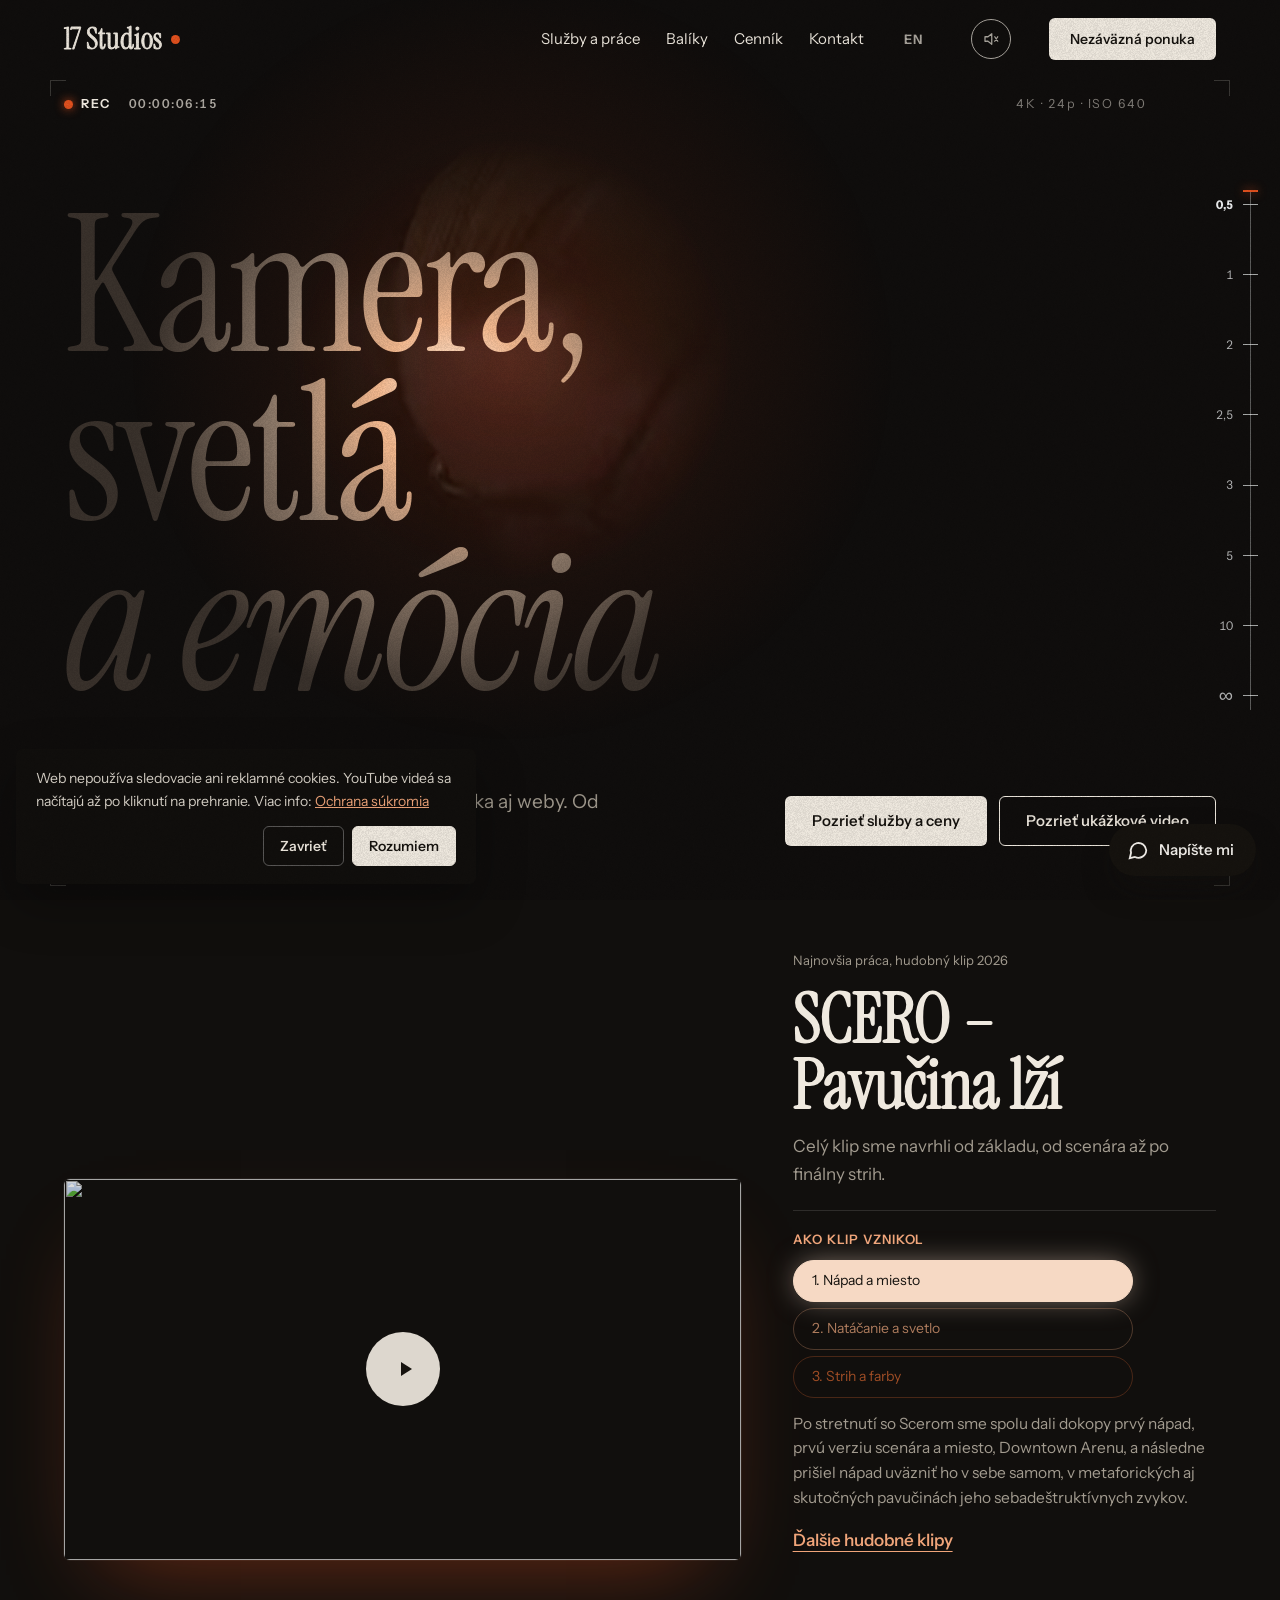
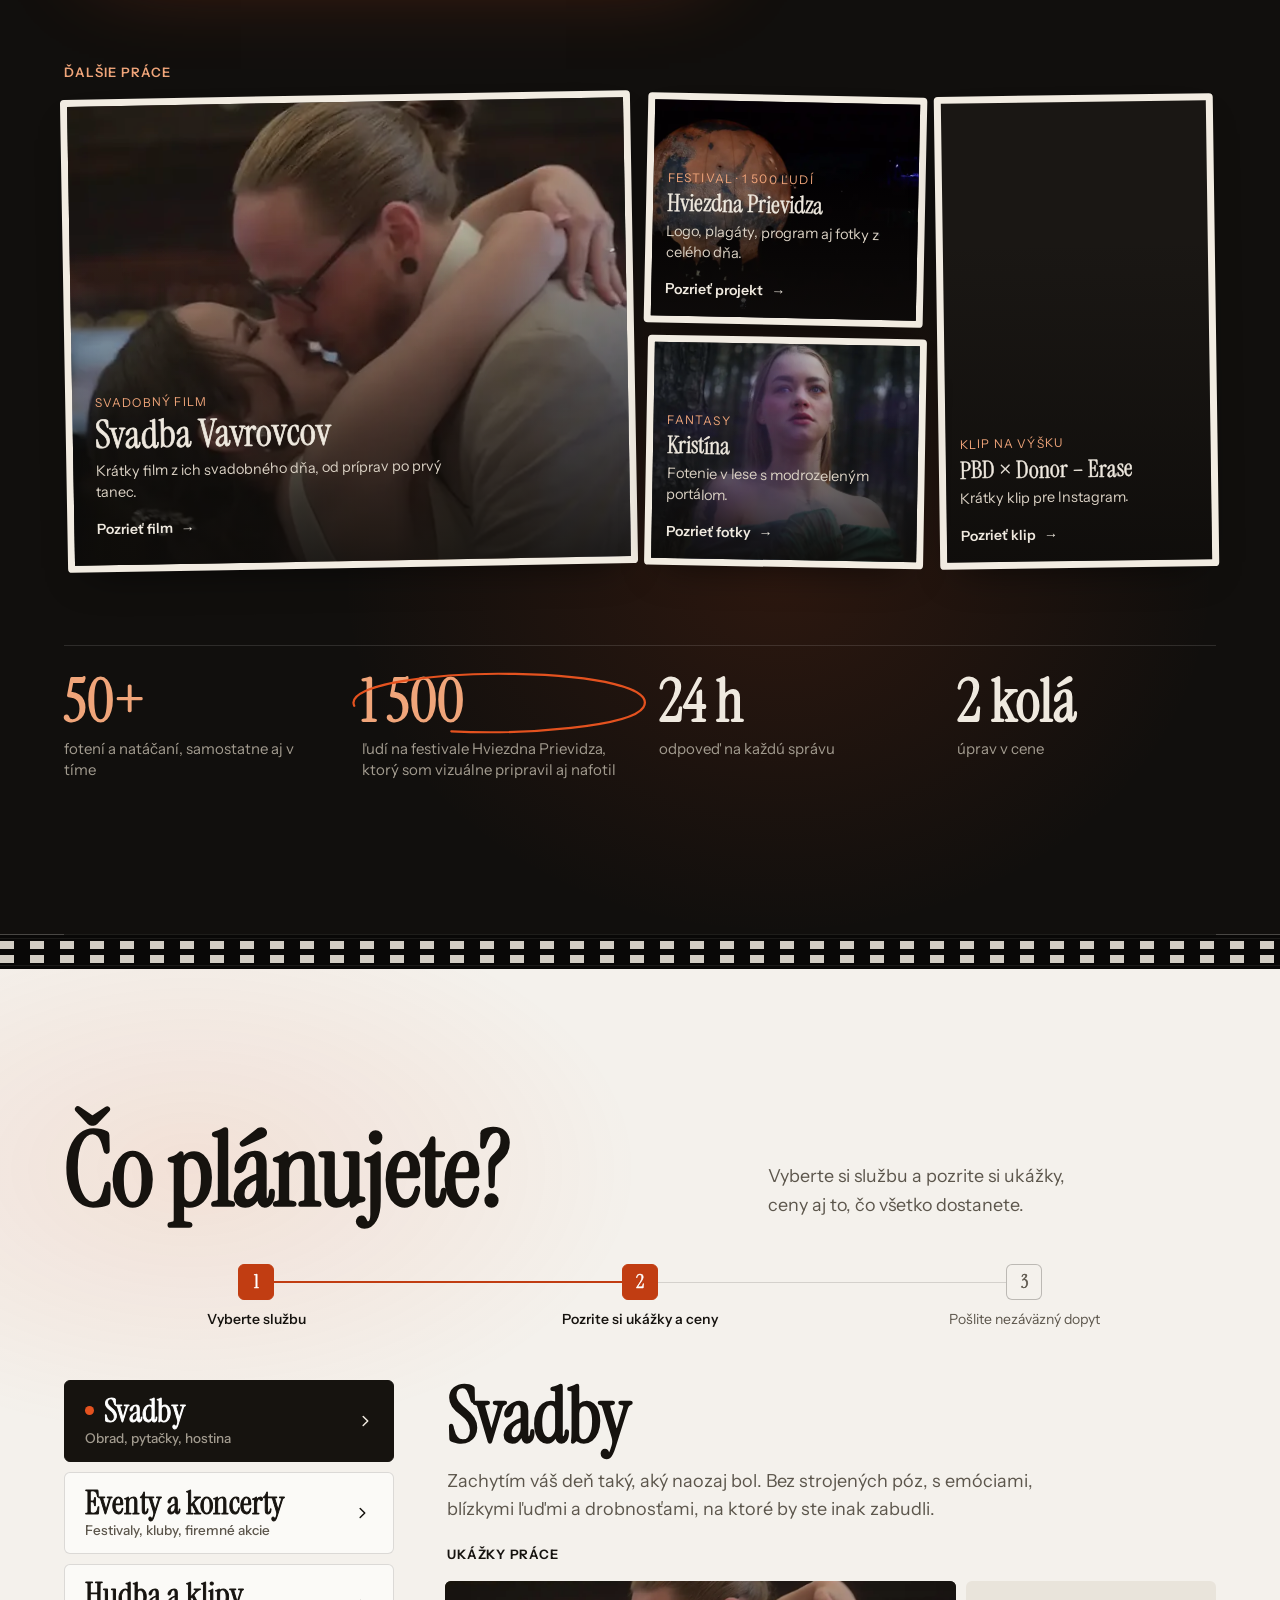
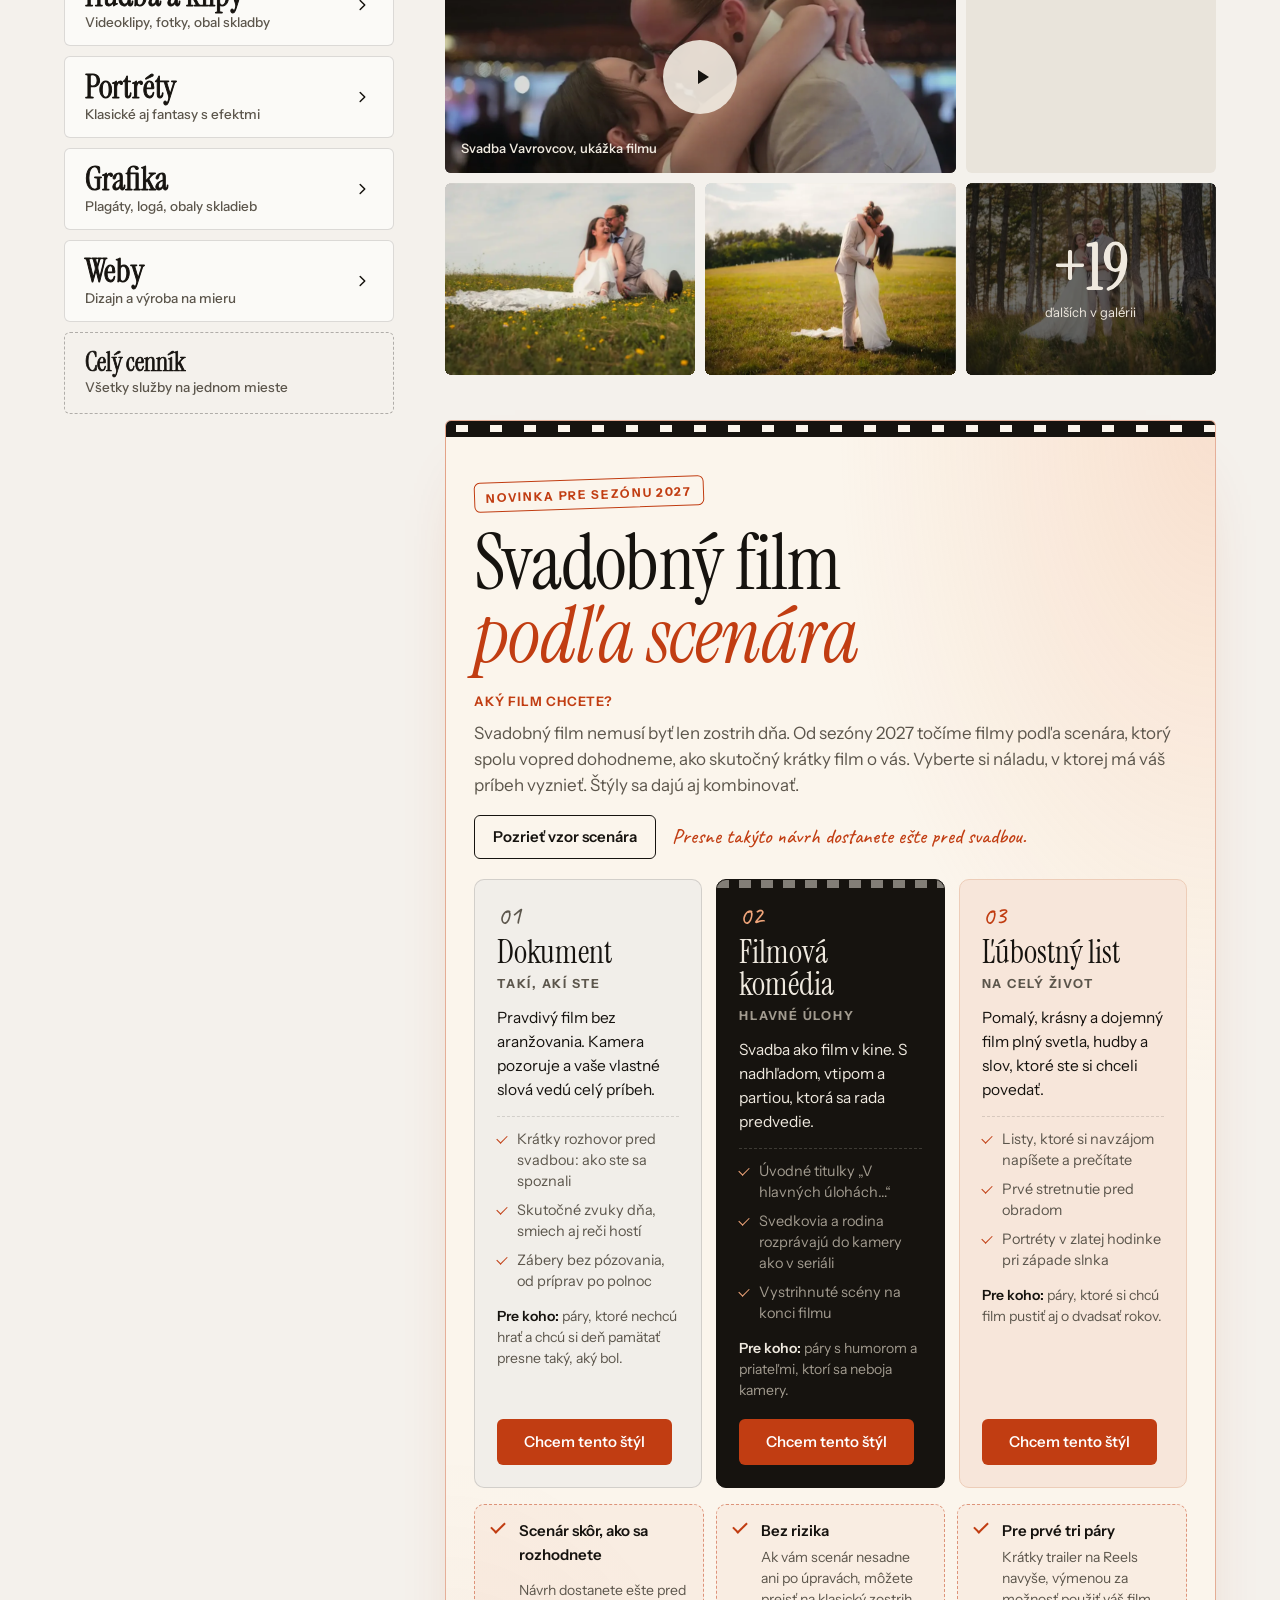
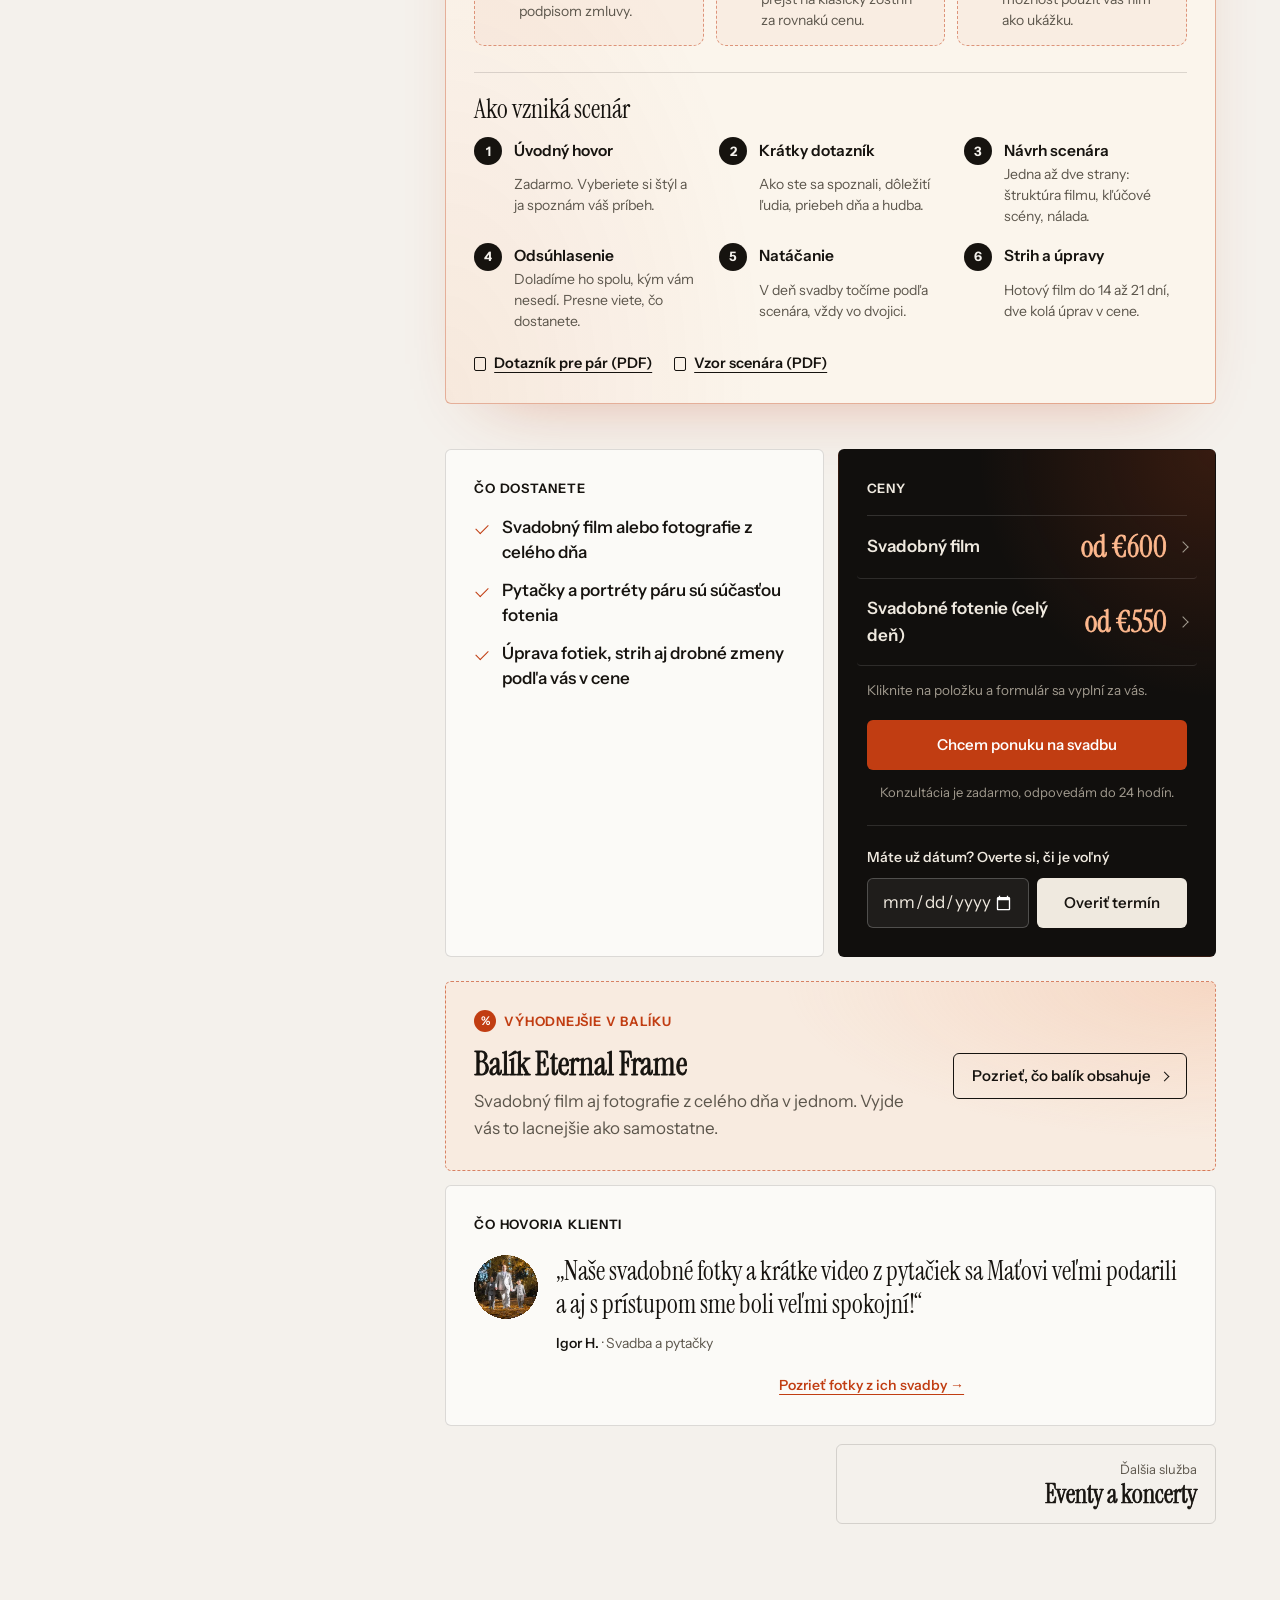
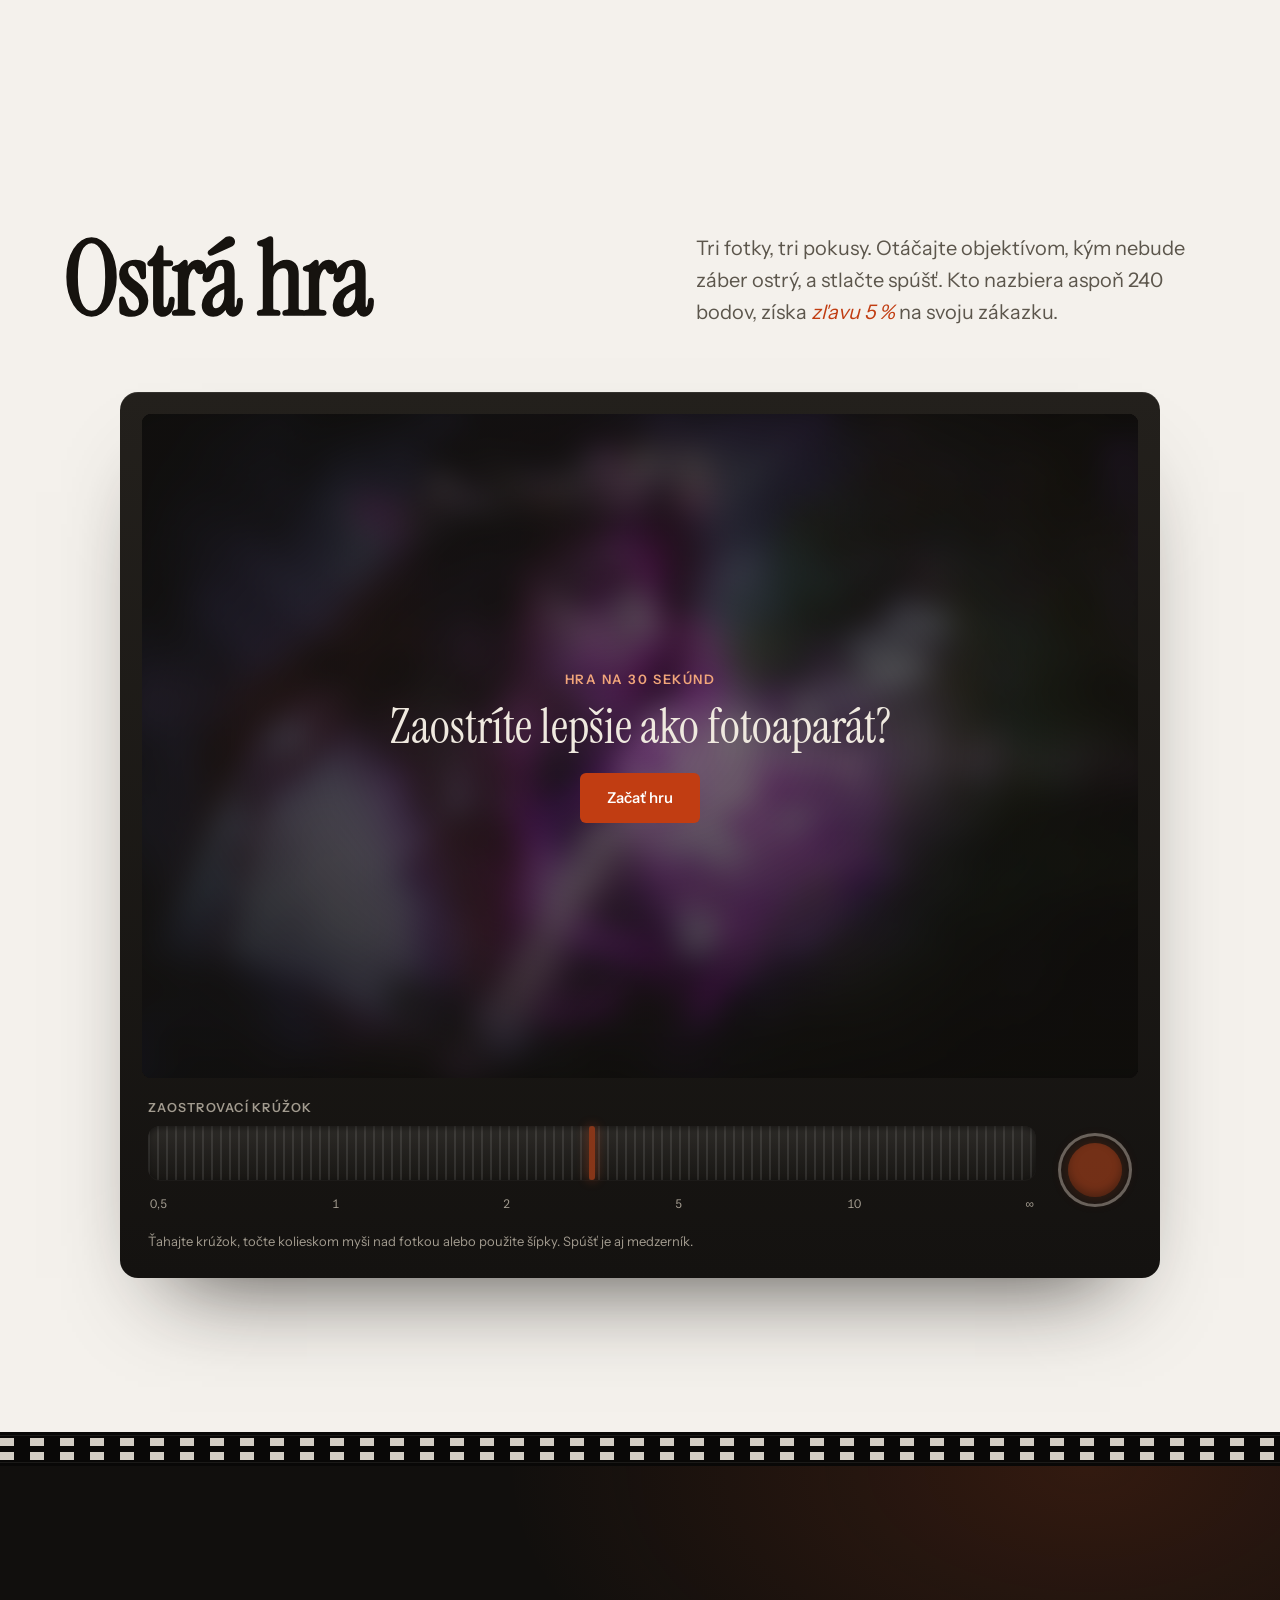
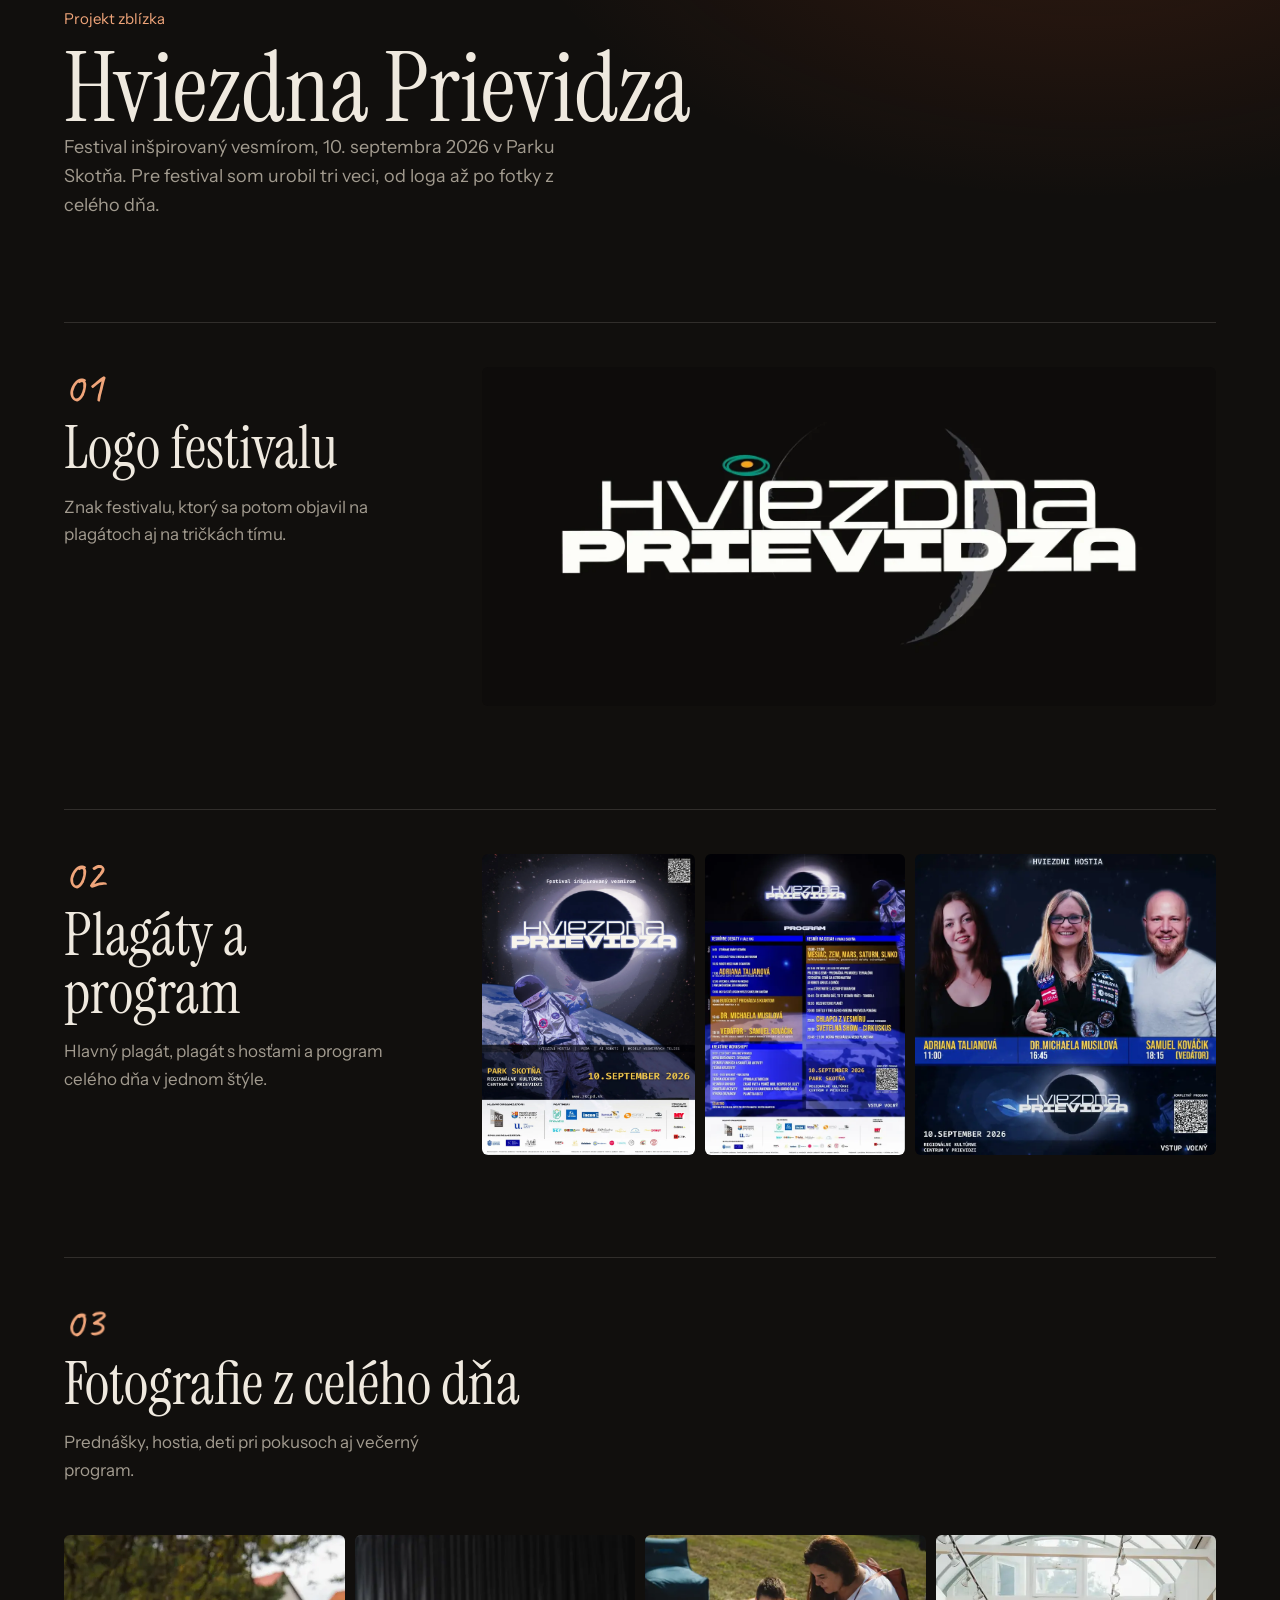
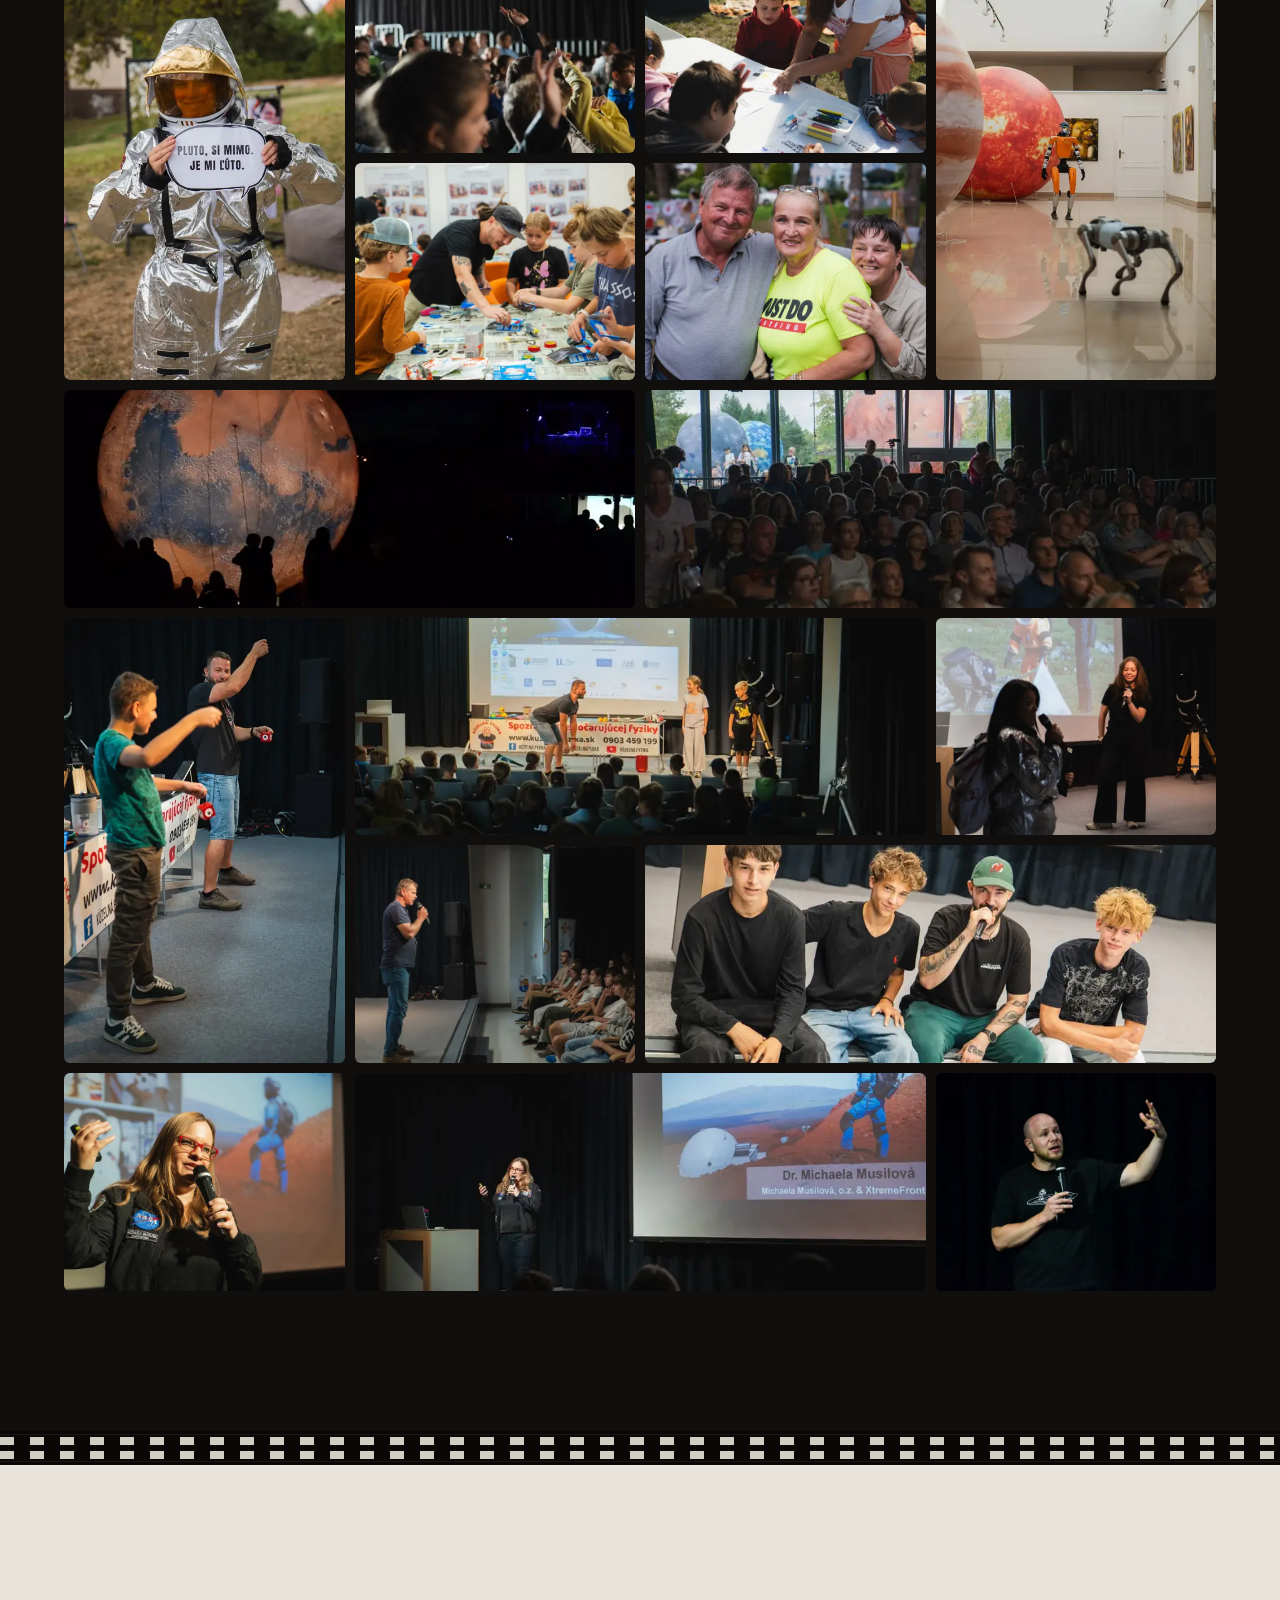
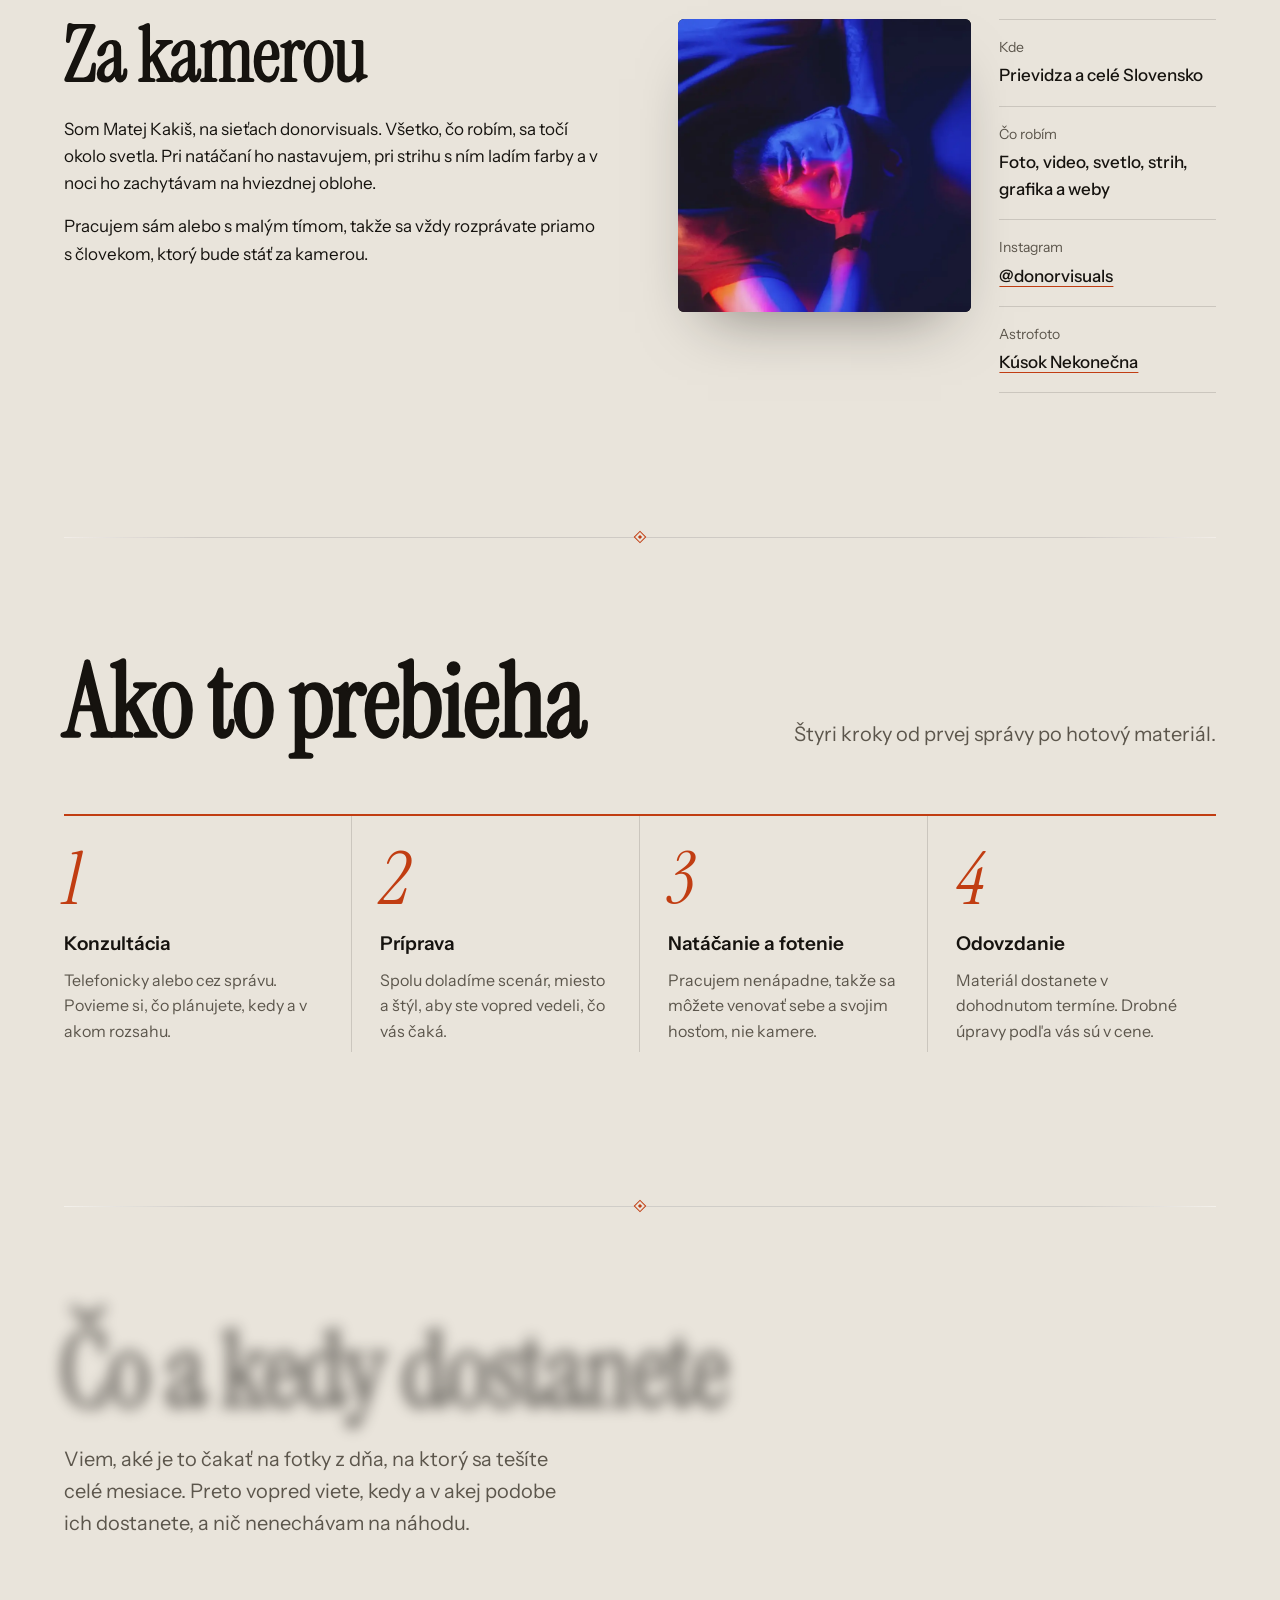
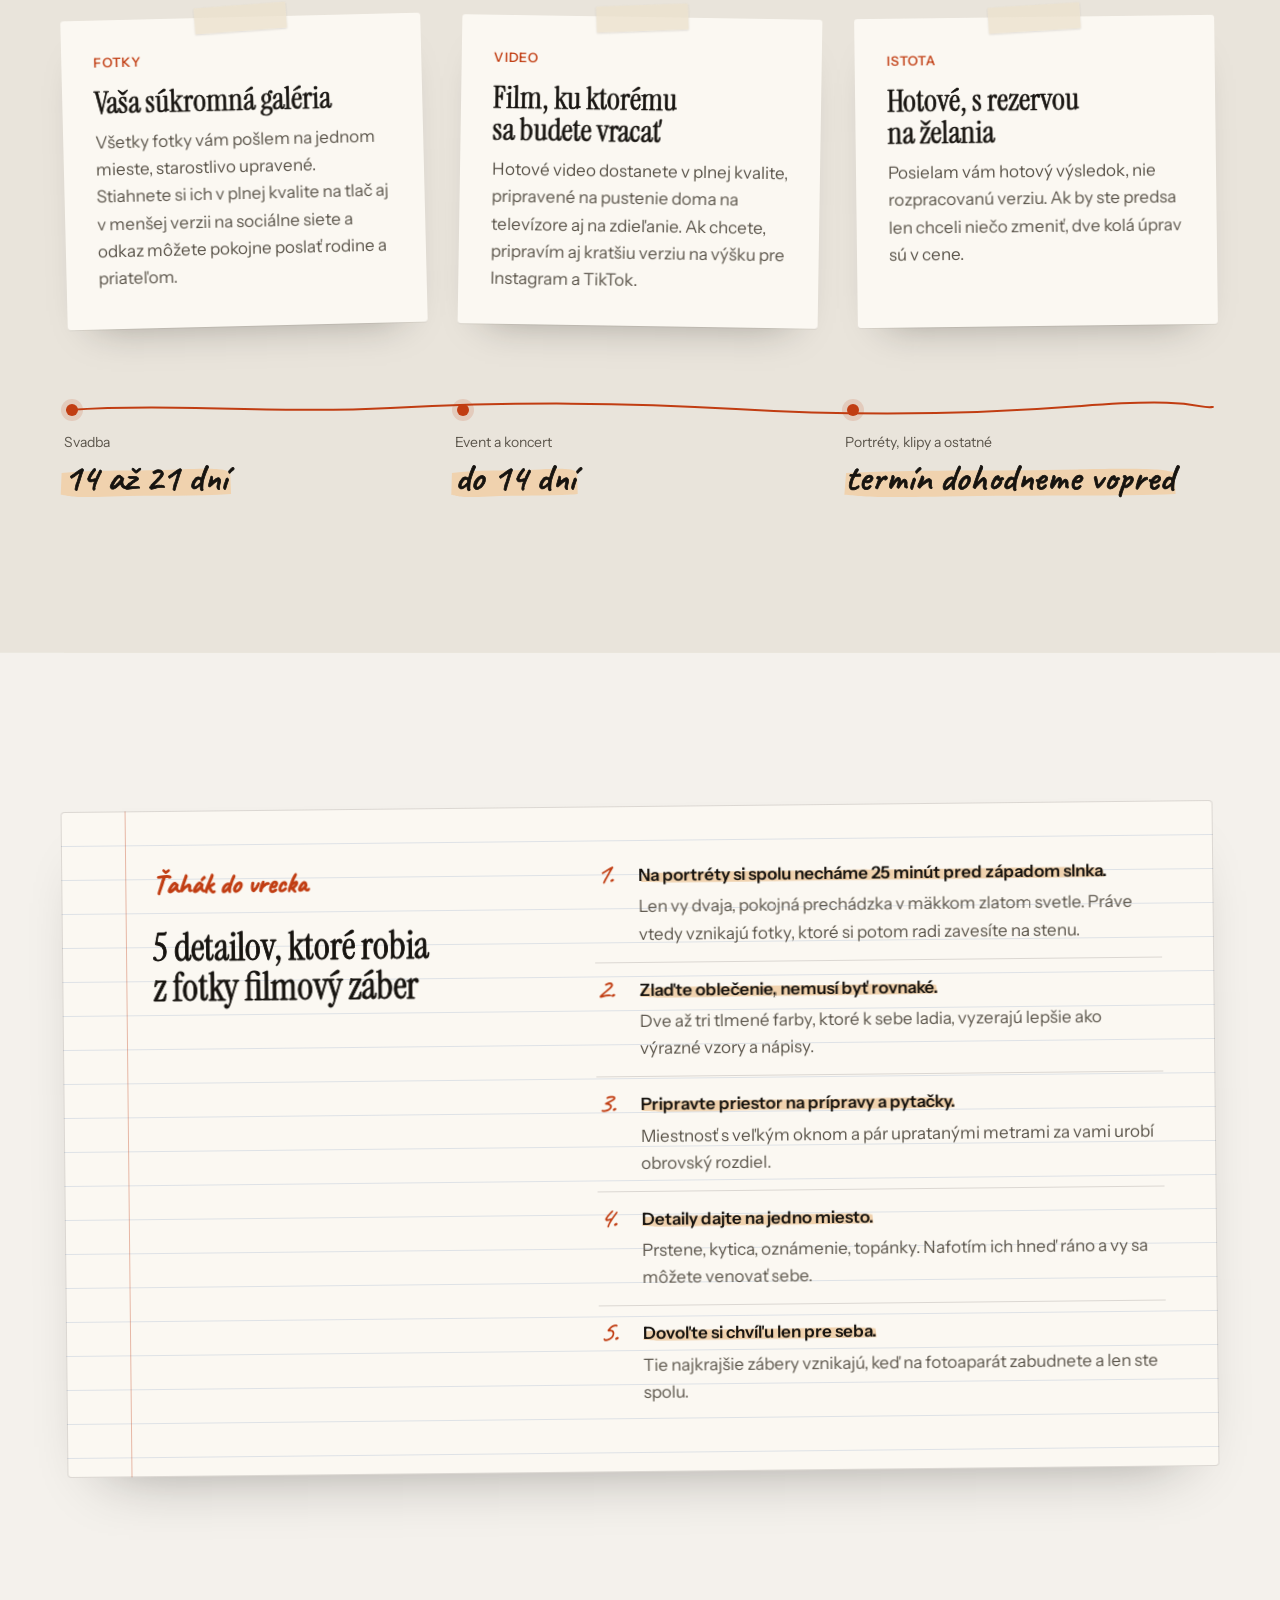
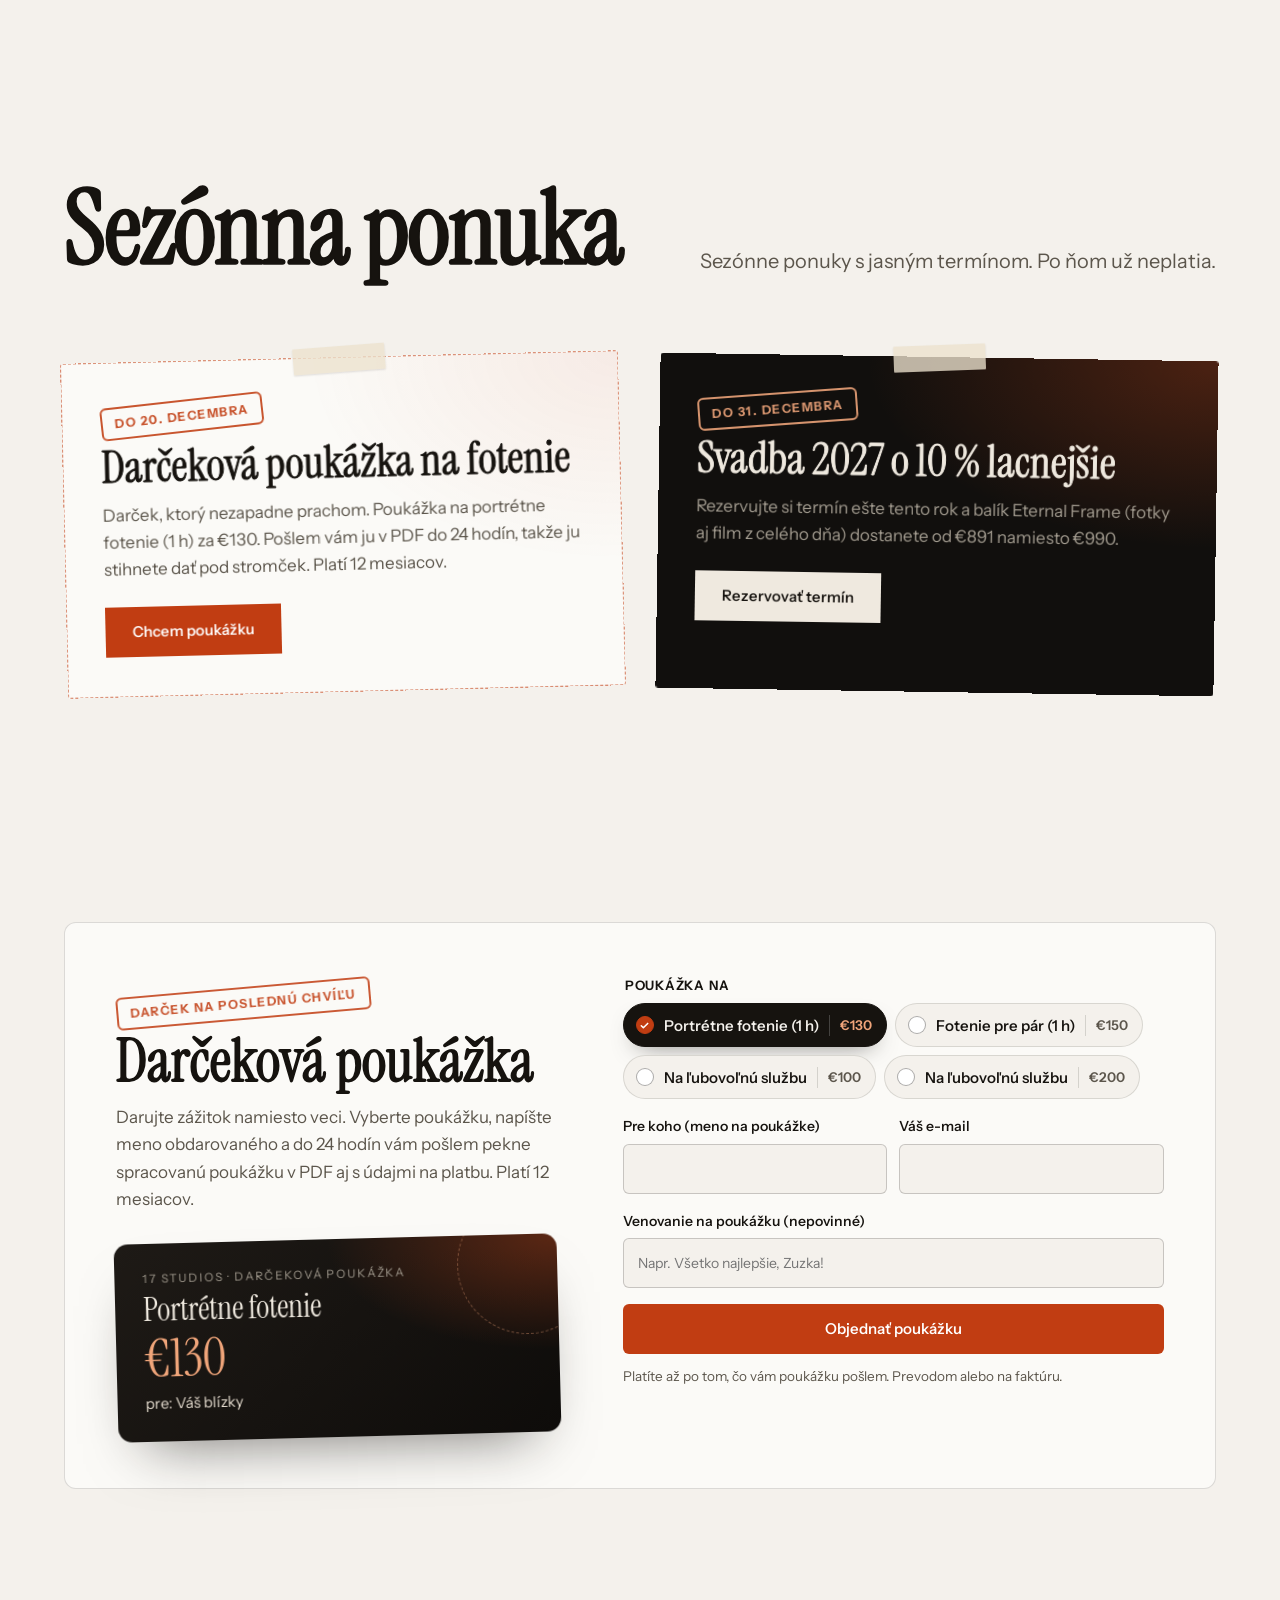
==== 17STUDIOS.EU/index.html @ 77c74571 "prehladnejsie okna" ====
<!doctype html><html><head><meta charset=utf8><meta name=viewport content="width=device-width,initial-scale=1"><style>:root{color-scheme:light}body{margin:0;padding:0;font:14px -apple-system,BlinkMacSystemFont,sans-serif;background:#fff;color:#000}img{max-width:100%}[hidden]:not([hidden=until-found i]){display:none!important}</style></head><body>
<!DOCTYPE html>
<html lang="sk" class="no-js">
<head>
    <meta charset="UTF-8">
    <meta name="viewport" content="width=device-width, initial-scale=1.0">
    <title>Fotograf, videograf a grafik Prievidza | 17 Studios</title>
    <meta name="description" content="17 Studios – fotograf, videograf a grafik z Prievidze. Svadby, eventy a koncerty, hudobné klipy, portréty a grafika po celom Slovensku.">
    <meta name="keywords" content="fotograf, videograf, kameraman, grafik, fotograf Prievidza, videograf Prievidza, foto a video, grafika, 17 Studios">
    <meta name="author" content="Matej Kakiš — 17 Studios">
    <meta name="robots" content="index, follow">

    <!-- Open Graph -->
    <meta property="og:type"        content="website">
    <meta property="og:url"         content="https://17studios.eu/">
    <meta property="og:title"       content="Fotograf, videograf a grafik · Prievidza | 17 Studios">
    <meta property="og:description" content="Foto, video a grafika z Prievidze – svadby, eventy, hudobné klipy, portréty a grafika.">
    <meta property="og:image"       content="https://17studios.eu/og-image.jpg">
    <meta property="og:image:width"  content="1200">
    <meta property="og:image:height" content="630">
    <meta property="og:image:alt"   content="17 Studios, foto, video a grafika z Prievidze">
    <meta property="og:locale"      content="sk_SK">

    <!-- Twitter Card -->
    <meta name="twitter:card"        content="summary_large_image">
    <meta name="twitter:title"       content="Fotograf, videograf a grafik · Prievidza | 17 Studios">
    <meta name="twitter:description" content="Foto, video a grafika z Prievidze – svadby, eventy, hudobné klipy, portréty a grafika.">
    <meta name="twitter:image"       content="https://17studios.eu/og-image.jpg">

    <!-- Canonical -->
    <link rel="icon" href="favicon.svg" type="image/svg+xml">
    <link rel="icon" href="favicon-32.png" sizes="32x32" type="image/png">
    <link rel="apple-touch-icon" href="apple-touch-icon.png">
    <meta name="theme-color" content="#16130F">
    <link rel="canonical" href="https://17studios.eu/">
    <link rel="alternate" hreflang="sk" href="https://17studios.eu/">
    <link rel="alternate" hreflang="en" href="https://17studios.eu/en/">
    <link rel="alternate" hreflang="x-default" href="https://17studios.eu/">
    <meta name="theme-color" content="#110F0D">
    <link rel="preload" href="assets/fonts/instrument-serif-latin-400-normal.woff2" as="font" type="font/woff2" crossorigin>
    <link rel="preload" href="assets/fonts/instrument-sans-latin-wght-normal.woff2" as="font" type="font/woff2" crossorigin>
    <!-- MERANIE NÁVŠTEVNOSTI BEZ COOKIES (Umami)
         1. Zaregistrujte sa na https://cloud.umami.is (bezplatný plán, dáta v EÚ), pridajte web 17studios.eu.
         2. Skopírujte svoje "Website ID" a vložte ho namiesto VLOZTE-ID, potom odstráňte značky komentára okolo riadku.
    <script defer src="https://cloud.umami.is/script.js" data-website-id="VLOZTE-ID" data-domains="17studios.eu"></script>
    -->
    <link rel="stylesheet" href="style.css">
    <link rel="stylesheet" href="v3.css">
    <link rel="stylesheet" href="assets/vendor/fancybox.css" media="print" onload="this.media='all'">
    <script>document.documentElement.classList.remove('no-js');(function(d){var rm=matchMedia('(prefers-reduced-motion: reduce)').matches;if(!rm){d.classList.add('focus-pre');setTimeout(function(){d.classList.remove('focus-pre')},5000)}try{if(!rm&&!localStorage.getItem('leader-seen'))d.classList.add('leader-on')}catch(e){}})(document.documentElement)</script>
    <!-- Štruktúrované údaje pre Google a AI vyhľadávače (firma, služby s cenami, recenzie, časté otázky) -->
    <script type="application/ld+json">
{
 "@context": "https://schema.org",
 "@graph": [
  {
   "@type": [
    "LocalBusiness",
    "ProfessionalService"
   ],
   "@id": "https://17studios.eu/#business",
   "name": "17 Studios",
   "alternateName": "Donor Visuals",
   "description": "Fotograf, videograf a grafik z Prievidze. Svadobné fotky a filmy, eventy a koncerty, hudobné klipy, portréty, grafika a weby. Pôsobí v Prievidzi, Bojniciach, Trenčíne, Nitre, Žiari nad Hronom a po celom Slovensku.",
   "url": "https://17studios.eu/",
   "image": "https://17studios.eu/og-image.jpg",
   "logo": "https://17studios.eu/apple-touch-icon.png",
   "telephone": "+421950592956",
   "email": "matejkakis@gmail.com",
   "priceRange": "€130 – €1 000",
   "founder": {
    "@type": "Person",
    "@id": "https://17studios.eu/#matej",
    "name": "Matej Kakiš",
    "jobTitle": "Fotograf, videograf a grafik",
    "alternateName": "donorvisuals",
    "sameAs": [
     "https://www.instagram.com/donorvisuals",
     "https://www.kusoknekonecna.eu"
    ]
   },
   "address": {
    "@type": "PostalAddress",
    "streetAddress": "Ulica P. J. Šafárika 902/13",
    "postalCode": "971 01",
    "addressLocality": "Prievidza",
    "addressCountry": "SK"
   },
   "geo": {
    "@type": "GeoCoordinates",
    "latitude": 48.7706,
    "longitude": 18.6319
   },
   "areaServed": [
    {
     "@type": "City",
     "name": "Prievidza"
    },
    {
     "@type": "City",
     "name": "Bojnice"
    },
    {
     "@type": "City",
     "name": "Handlová"
    },
    {
     "@type": "City",
     "name": "Nováky"
    },
    {
     "@type": "City",
     "name": "Trenčín"
    },
    {
     "@type": "City",
     "name": "Nitra"
    },
    {
     "@type": "City",
     "name": "Žiar nad Hronom"
    },
    {
     "@type": "City",
     "name": "Partizánske"
    },
    {
     "@type": "Country",
     "name": "Slovensko"
    }
   ],
   "knowsAbout": [
    "Svadobná fotografia",
    "Svadobné video",
    "Eventová fotografia",
    "Aftermovie z akcie",
    "Hudobné videoklipy",
    "Portrétna fotografia",
    "Svietenie",
    "Úprava farieb",
    "Grafický dizajn",
    "Astrofotografia"
   ],
   "knowsLanguage": [
    "sk",
    "en"
   ],
   "hasOfferCatalog": {
    "@type": "OfferCatalog",
    "name": "Služby a ceny",
    "itemListElement": [
     {
      "@type": "Offer",
      "itemOffered": {
       "@type": "Service",
       "name": "Svadobný film",
       "serviceType": "Svadobné video"
      },
      "priceCurrency": "EUR",
      "priceSpecification": {
       "@type": "PriceSpecification",
       "minPrice": 600,
       "priceCurrency": "EUR"
      }
     },
     {
      "@type": "Offer",
      "itemOffered": {
       "@type": "Service",
       "name": "Svadobné fotenie, celý deň",
       "serviceType": "Svadobná fotografia"
      },
      "priceCurrency": "EUR",
      "priceSpecification": {
       "@type": "PriceSpecification",
       "minPrice": 550,
       "priceCurrency": "EUR"
      }
     },
     {
      "@type": "Offer",
      "itemOffered": {
       "@type": "Service",
       "name": "Balík Eternal Frame: svadobný film a fotografie",
       "serviceType": "Svadba",
       "description": "Foto a video z celého svadobného dňa"
      },
      "priceCurrency": "EUR",
      "priceSpecification": {
       "@type": "PriceSpecification",
       "minPrice": 990,
       "priceCurrency": "EUR"
      }
     },
     {
      "@type": "Offer",
      "itemOffered": {
       "@type": "Service",
       "name": "Aftermovie z akcie",
       "serviceType": "Event video"
      },
      "priceCurrency": "EUR",
      "priceSpecification": {
       "@type": "PriceSpecification",
       "minPrice": 400,
       "priceCurrency": "EUR"
      }
     },
     {
      "@type": "Offer",
      "itemOffered": {
       "@type": "Service",
       "name": "Fotenie akcie (4 h)",
       "serviceType": "Event fotografia"
      },
      "priceCurrency": "EUR",
      "price": 350
     },
     {
      "@type": "Offer",
      "itemOffered": {
       "@type": "Service",
       "name": "Fotenie akcie, celý deň (8 h)",
       "serviceType": "Event fotografia"
      },
      "priceCurrency": "EUR",
      "price": 550
     },
     {
      "@type": "Offer",
      "itemOffered": {
       "@type": "Service",
       "name": "Balík Pulse Record: aftermovie a fotky z akcie",
       "serviceType": "Event"
      },
      "priceCurrency": "EUR",
      "priceSpecification": {
       "@type": "PriceSpecification",
       "minPrice": 640,
       "priceCurrency": "EUR"
      }
     },
     {
      "@type": "Offer",
      "itemOffered": {
       "@type": "Service",
       "name": "Hudobný videoklip",
       "serviceType": "Hudobné video"
      },
      "priceCurrency": "EUR",
      "priceSpecification": {
       "@type": "PriceSpecification",
       "minPrice": 500,
       "priceCurrency": "EUR"
      }
     },
     {
      "@type": "Offer",
      "itemOffered": {
       "@type": "Service",
       "name": "Fotenie pre hudobníkov (1 h)",
       "serviceType": "Hudba"
      },
      "priceCurrency": "EUR",
      "price": 150
     },
     {
      "@type": "Offer",
      "itemOffered": {
       "@type": "Service",
       "name": "Obal skladby / plagát",
       "serviceType": "Grafika"
      },
      "priceCurrency": "EUR",
      "priceSpecification": {
       "@type": "PriceSpecification",
       "minPrice": 150,
       "priceCurrency": "EUR"
      }
     },
     {
      "@type": "Offer",
      "itemOffered": {
       "@type": "Service",
       "name": "Balík Release Pack: klip, fotky, obal skladby a upútavky",
       "serviceType": "Hudba"
      },
      "priceCurrency": "EUR",
      "priceSpecification": {
       "@type": "PriceSpecification",
       "minPrice": 790,
       "priceCurrency": "EUR"
      }
     },
     {
      "@type": "Offer",
      "itemOffered": {
       "@type": "Service",
       "name": "Portrétne fotenie (1 h)",
       "serviceType": "Portrétna fotografia"
      },
      "priceCurrency": "EUR",
      "price": 130
     },
     {
      "@type": "Offer",
      "itemOffered": {
       "@type": "Service",
       "name": "Fotenie ako z magazínu",
       "serviceType": "Portrétna fotografia"
      },
      "priceCurrency": "EUR",
      "priceSpecification": {
       "@type": "PriceSpecification",
       "minPrice": 500,
       "priceCurrency": "EUR"
      }
     },
     {
      "@type": "Offer",
      "itemOffered": {
       "@type": "Service",
       "name": "Kreatívna úprava fotiek",
       "serviceType": "Grafika"
      },
      "priceCurrency": "EUR",
      "priceSpecification": {
       "@type": "PriceSpecification",
       "minPrice": 160,
       "priceCurrency": "EUR"
      }
     },
     {
      "@type": "Offer",
      "itemOffered": {
       "@type": "Service",
       "name": "One-page web",
       "serviceType": "Webdizajn"
      },
      "priceCurrency": "EUR",
      "priceSpecification": {
       "@type": "PriceSpecification",
       "minPrice": 400,
       "priceCurrency": "EUR"
      }
     },
     {
      "@type": "Offer",
      "itemOffered": {
       "@type": "Service",
       "name": "Viacstránkový web",
       "serviceType": "Webdizajn"
      },
      "priceCurrency": "EUR",
      "priceSpecification": {
       "@type": "PriceSpecification",
       "minPrice": 800,
       "priceCurrency": "EUR"
      }
     }
    ]
   },
   "review": [
    {
     "@type": "Review",
     "author": {
      "@type": "Person",
      "name": "Igor H."
     },
     "reviewBody": "Naše svadobné fotky a krátke video z pytačiek sa Maťovi veľmi podarili a aj s prístupom sme boli veľmi spokojní!",
     "reviewRating": {
      "@type": "Rating",
      "ratingValue": 5,
      "bestRating": 5
     }
    },
    {
     "@type": "Review",
     "author": {
      "@type": "Person",
      "name": "Radovan H."
     },
     "reviewBody": "S Matejom som spolupracoval dvakrát a vždy veľká spokojnosť s výsledným videom. Znova ďakujem za spoluprácu a odporúčam!",
     "reviewRating": {
      "@type": "Rating",
      "ratingValue": 5,
      "bestRating": 5
     }
    },
    {
     "@type": "Review",
     "author": {
      "@type": "Person",
      "name": "Dávid B. (SCERO)"
     },
     "reviewBody": "S chalanmi bola radosť spolupracovať, od premysleného scenára, až po finálny výsledok a konečné revízie. Ďakujem!",
     "reviewRating": {
      "@type": "Rating",
      "ratingValue": 5,
      "bestRating": 5
     }
    },
    {
     "@type": "Review",
     "author": {
      "@type": "Person",
      "name": "Kristína K."
     },
     "reviewBody": "Donor mi splnil môj dievčenský sen a fotky sú naozaj krásne — ako z iného vesmíru. Ďakujeem. :)",
     "reviewRating": {
      "@type": "Rating",
      "ratingValue": 5,
      "bestRating": 5
     }
    }
   ],
   "sameAs": [
    "https://www.instagram.com/donorvisuals",
    "https://www.facebook.com/MatejKakisDonor",
    "https://www.tiktok.com/@donorvisuals"
   ],
   "taxID": "1123922723",
   "identifier": {
    "@type": "PropertyValue",
    "name": "IČO",
    "value": "57404259"
   }
  },
  {
   "@type": "WebSite",
   "@id": "https://17studios.eu/#web",
   "url": "https://17studios.eu/",
   "name": "17 Studios",
   "inLanguage": "sk",
   "publisher": {
    "@id": "https://17studios.eu/#business"
   }
  },
  {
   "@type": "FAQPage",
   "@id": "https://17studios.eu/#faq",
   "mainEntity": [
    {
     "@type": "Question",
     "name": "Ako dlho vopred si mám termín rezervovať?",
     "acceptedAnswer": {
      "@type": "Answer",
      "text": "Svadby ideálne 6 až 12 mesiacov vopred, hlavne víkendy od mája do septembra. Na portréty a menšie akcie zvyčajne stačí pár týždňov. Či mám váš dátum voľný, vám poviem do 24 hodín."
     }
    },
    {
     "@type": "Question",
     "name": "Ako si termín záväzne rezervujem?",
     "acceptedAnswer": {
      "@type": "Answer",
      "text": "Po konzultácii vám pošlem ponuku s rozsahom, cenou a termínom odovzdania. Termín je váš po zaplatení 50 % zálohy a odvtedy ho nikomu inému nedám."
     }
    },
    {
     "@type": "Question",
     "name": "Kedy dostanem fotky a video?",
     "acceptedAnswer": {
      "@type": "Answer",
      "text": "Svadbu do 14 až 21 dní, event alebo koncert do 14 dní. Pri portrétoch, klipoch a ostatných zákazkách si termín dohodneme vopred, ešte pred potvrdením."
     }
    },
    {
     "@type": "Question",
     "name": "Koľko fotiek dostanem?",
     "acceptedAnswer": {
      "@type": "Answer",
      "text": "Presné číslo vopred nesľubujem, závisí od dĺžky a typu akcie. Dostanete všetky vydarené zábery a každý z nich upravím. Nevyberám len pár najlepších."
     }
    },
    {
     "@type": "Question",
     "name": "Fotíte aj mimo Prievidze?",
     "acceptedAnswer": {
      "@type": "Answer",
      "text": "Áno, po celom Slovensku. Ak bude treba účtovať cestovné, uvediem ho vopred v ponuke, nie až na faktúre."
     }
    },
    {
     "@type": "Question",
     "name": "Čo ak bude pršať?",
     "acceptedAnswer": {
      "@type": "Answer",
      "text": "S tým počítam. Portréty presunieme pod strechu alebo do sály, prípadne si vezmeme dáždniky. Zamračené počasie je pre fotky často výhoda, svetlo je mäkšie."
     }
    },
    {
     "@type": "Question",
     "name": "Pred kamerou sa necítim dobre. Vadí to?",
     "acceptedAnswer": {
      "@type": "Answer",
      "text": "Vôbec nie, takto to má väčšina ľudí. Poradím vám s pózami a veľkú časť dňa fotím nenápadne, takže si kameru po chvíli prestanete všímať."
     }
    },
    {
     "@type": "Question",
     "name": "Čo ak mi niečo nebude sedieť?",
     "acceptedAnswer": {
      "@type": "Answer",
      "text": "Posielam vám hotový výsledok, nie rozpracovanú verziu. Ak by ste však chceli niečo zmeniť, napíšte mi. Dve kolá úprav sú v cene."
     }
    },
    {
     "@type": "Question",
     "name": "Vystavujete faktúru?",
     "acceptedAnswer": {
      "@type": "Answer",
      "text": "Áno. Som živnostník a ku každej zákazke vystavím faktúru. Nie som platiteľ DPH, takže cena v ponuke je konečná."
     }
    }
   ]
  }
 ]
}
    </script>
</head>
<body>
<div class="leader iris" id="leader" aria-hidden="true">
    <div class="iris-blades"><i style="--k:0"></i><i style="--k:1"></i><i style="--k:2"></i><i style="--k:3"></i><i style="--k:4"></i><i style="--k:5"></i></div>
    <p class="leader-brand">17 Studios</p>
</div>
<a class="skip" href="#kategorie">Preskočiť na služby</a>

<header class="nav" id="nav">
    <a href="#home" class="logo" aria-label="17 Studios, na začiatok stránky">17 Studios <span class="rec" aria-hidden="true"></span></a>
    <span class="nav-sec" id="nav-sec" aria-hidden="true"></span>
    <nav class="nav-links" aria-label="Hlavné menu">
        <a href="#kategorie">Služby a práce</a>
        <a href="#bundles">Balíky</a>
        <a href="#services">Cenník</a>
        <a href="#contact">Kontakt</a>
    </nav>
    <a class="lang" href="en/" hreflang="en" lang="en" aria-label="English version">EN</a>
    <button class="snd" id="snd" type="button" aria-pressed="false" aria-label="Zapnúť zvuky stránky" title="Zvuky stránky">
        <svg class="snd-off" viewBox="0 0 24 24" aria-hidden="true"><path d="M4 9h4l5-4v14l-5-4H4z"/><path d="M17 9l4 6M21 9l-4 6"/></svg>
        <svg class="snd-on" viewBox="0 0 24 24" aria-hidden="true"><path d="M4 9h4l5-4v14l-5-4H4z"/><path d="M16.5 8.5a5 5 0 0 1 0 7M19 6a8.5 8.5 0 0 1 0 12"/></svg>
    </button>
    <a class="btn nav-cta" href="#contact">Nezáväzná ponuka</a>
    <button class="nav-toggle" id="nav-toggle" aria-expanded="false" aria-controls="mobile-menu">Menu</button>
</header>
<div class="mobile-menu" id="mobile-menu" hidden>
    <a class="mm-link" href="#kategorie">Služby a práce</a>
    <a class="mm-link" href="#bundles">Balíky</a>
    <a class="mm-link" href="#services">Cenník</a>
    <a class="mm-link" href="#contact">Kontakt</a>
    <a class="mm-link mm-lang" href="en/" hreflang="en" lang="en">English version</a>
    <a class="btn btn-primary mm-cta" href="#contact">Nezáväzná ponuka</a>
</div>

<nav class="focus-scale" id="focus-scale" aria-label="Stupnica ostrenia: rýchla navigácia">
    <ol>
        <li><a href="#home"><span class="fs-l">Úvod</span><span class="fs-d">0,5</span></a></li>
        <li><a href="#praca"><span class="fs-l">Najnovšia práca</span><span class="fs-d">1</span></a></li>
        <li><a href="#kategorie"><span class="fs-l">Služby a práce</span><span class="fs-d">2</span></a></li>
        <li><a href="#hviezdna-prievidza"><span class="fs-l">Hviezdna Prievidza</span><span class="fs-d">2,5</span></a></li>
        <li><a href="#bundles"><span class="fs-l">Balíky</span><span class="fs-d">3</span></a></li>
        <li><a href="#services"><span class="fs-l">Cenník</span><span class="fs-d">5</span></a></li>
        <li><a href="#contact"><span class="fs-l">Kontakt</span><span class="fs-d">10</span></a></li>
        <li class="fs-inf"><a href="https://www.kusoknekonecna.eu" rel="noopener"><span class="fs-l">Kúsok Nekonečna, astrofotografia</span><span class="fs-d">∞</span></a></li>
    </ol>
</nav>
<span class="fs-needle" aria-hidden="true"></span>

<main>
    <section id="home" class="hero is-auto" aria-labelledby="hero-title">
        <div class="hero-reveal" aria-hidden="true">
            <video class="hero-reel" id="hero-reel" poster="hero-reel.webp" muted loop playsinline autoplay preload="auto">
                <source src="hero-reel.mp4" type="video/mp4">
                <source src="hero-reel.webm" type="video/webm">
            </video>
        </div>
        <div class="hero-hud" aria-hidden="true">
            <span class="hud-rec"><i></i>REC</span>
            <span class="hud-tc" id="hud-tc">00:00:00:00</span>
            <span class="hud-meta">4K · 24p · ISO 640</span>
        </div>
        <div class="hero-frame" aria-hidden="true"><i></i><i></i><i></i><i></i></div>
        <div class="hero-light" aria-hidden="true"></div>
        <div class="hero-inner">
            <h1 class="hero-title" id="hero-title"><span>Kamera,</span><span>svetlá</span><span><em>a emócia</em></span></h1>
            <div class="hero-foot">
                <p class="hero-lead" id="hero-lead"><strong>Fotografia, videografia a grafika z Prievidze.</strong> Svadby, koncerty, hudobné klipy, portréty, grafika aj weby. Od prvého nápadu až po hotové fotky a video.</p>
                <div class="hero-actions">
                    <a class="btn btn-light" href="#kategorie">Pozrieť služby a ceny</a>
                    <button class="btn btn-ghost" type="button" onclick="openVideo('UfeqKCXXi-g')">Pozrieť ukážkové video</button>
                </div>
            </div>
        </div>
    </section>

    <section id="praca" class="section praca-dark" aria-labelledby="feature-title">
        <div class="feature">
            <div class="hn-host">
            <div class="feature-media">
                <button class="yt-facade" data-yt="JTvWrASemTU" data-title="SCERO – Pavučina lží" aria-label="Prehrať klip SCERO – Pavučina lží">
                    <img src="https://img.youtube.com/vi/JTvWrASemTU/maxresdefault.jpg" alt="" loading="lazy" width="1280" height="720"
                         onload="if(this.naturalWidth&lt;=120&amp;&amp;!this.dataset.f){this.dataset.f=1;this.src='https://img.youtube.com/vi/JTvWrASemTU/hqdefault.jpg'}"
                         onerror="if(!this.dataset.f){this.dataset.f=1;this.src='https://img.youtube.com/vi/JTvWrASemTU/hqdefault.jpg'}">
                    <span class="cat-play" aria-hidden="true"><svg width="24" height="24" viewBox="0 0 24 24"><path d="M8 5v14l11-7z"/></svg></span>
                </button>
            </div>
                <p class="hn hn-feature" aria-hidden="true"><i class="hn-arrow"></i>2 dni natáčania<br>v Downtown Arene</p>
            </div>
            <div class="feature-text">
                <p class="caption">Najnovšia práca, hudobný klip 2026</p>
                <h2 id="feature-title" class="fp">SCERO – Pavučina lží</h2>
                <p>Celý klip sme navrhli od základu, od scenára až po finálny strih.</p>
                <div class="bts" id="bts">
                    <p class="bts-k">Ako klip vznikol</p>
                    <div class="bts-tabs" role="tablist" aria-label="Ako klip vznikol">
                        <button type="button" role="tab" id="bts-t1" aria-controls="bts-p1" aria-selected="true">1. Nápad a miesto</button>
                        <button type="button" role="tab" id="bts-t2" aria-controls="bts-p2" aria-selected="false" tabindex="-1">2. Natáčanie a svetlo</button>
                        <button type="button" role="tab" id="bts-t3" aria-controls="bts-p3" aria-selected="false" tabindex="-1">3. Strih a farby</button>
                    </div>
                    <p class="bts-p" role="tabpanel" id="bts-p1" aria-labelledby="bts-t1">Po stretnutí so Scerom sme spolu dali dokopy prvý nápad, prvú verziu scenára a miesto, Downtown Arenu, a následne prišiel nápad uväzniť ho v sebe samom, v metaforických aj skutočných pavučinách jeho sebadeštruktívnych zvykov.</p>
                    <p class="bts-p" role="tabpanel" id="bts-p2" aria-labelledby="bts-t2" hidden>Celý klip sme natočili za dva dni priamo v Downtown Arene, s profesionálnym osvetlením, ktoré dotvorilo tiesnivú atmosféru pavučín.</p>
                    <p class="bts-p" role="tabpanel" id="bts-p3" aria-labelledby="bts-t3" hidden>Za necelé dva týždne sme klip nastrihali a doladili mu farby. Výsledok sme prešli so Scerom, doladili posledných 5 % a poslali mu hotový videoklip.</p>
                </div>
                <a href="#hudba">Ďalšie hudobné klipy</a>
            </div>
        </div>
        <div class="bento" aria-labelledby="bento-title">
            <h3 class="bento-k" id="bento-title">Ďalšie práce</h3>
            <article class="bento-tile bt-a">
                <img src="thumbs/svadby_vavrovci.webp" alt="" loading="lazy" decoding="async">
                <div class="bt-body"><p class="bt-k">Svadobný film</p><h4>Svadba Vavrovcov</h4><p>Krátky film z ich svadobného dňa, od príprav po prvý tanec.</p>
                <button type="button" class="bt-go" data-cat="svadby" data-tile='[data-vid="svadby_vavrovci.mp4"]'>Pozrieť film</button></div>
            </article>
            <article class="bento-tile bt-b">
                <img src="thumbs/hp_7.webp" alt="" loading="lazy" decoding="async">
                <div class="bt-body"><p class="bt-k">Festival · 1 500 ľudí</p><h4>Hviezdna Prievidza</h4><p>Logo, plagáty, program aj fotky z celého dňa.</p>
                <a class="bt-go" href="#hviezdna-prievidza">Pozrieť projekt</a></div>
            </article>
            <article class="bento-tile bt-c">
                <img src="thumbs/hudba_pbd_erase.webp" alt="" loading="lazy" decoding="async">
                <div class="bt-body"><p class="bt-k">Klip na výšku</p><h4>PBD × Donor – Erase</h4><p>Krátky klip pre Instagram.</p>
                <button type="button" class="bt-go" data-cat="hudba" data-tile='[data-vid="hudba_pbd_erase.mp4"]'>Pozrieť klip</button></div>
                <p class="hn hn-bento" aria-hidden="true"><i class="hn-arrow"></i>tu som robil aj hudbu</p>
            </article>
            <article class="bento-tile bt-d">
                <img src="thumbs/portrety_7.webp" alt="" loading="lazy" decoding="async">
                <div class="bt-body"><p class="bt-k">Fantasy</p><h4>Kristína</h4><p>Fotenie v lese s modrozeleným portálom.</p>
                <button type="button" class="bt-go" data-work="cat-portrety" data-src="portrety_7.webp">Pozrieť fotky</button></div>
            </article>
        </div>
        <ul class="proof" aria-label="17 Studios v číslach">
            <li><b>50+</b><span>fotení a natáčaní, samostatne aj v tíme</span></li>
            <li class="hn-wrap"><b>1&nbsp;500<svg class="hn-oval" viewBox="0 0 200 90" preserveAspectRatio="none" aria-hidden="true"><path pathLength="1" d="M20 50 C 14 22, 72 8, 114 10 C 162 12, 196 28, 189 52 C 182 76, 120 87, 76 82 C 32 78, 4 62, 15 39 C 24 21, 60 13, 100 15"/></svg></b><span>ľudí na festivale Hviezdna Prievidza, ktorý som vizuálne pripravil aj nafotil</span></li>
            <li><b>24&nbsp;h</b><span>odpoveď na každú správu</span></li>
            <li><b>2&nbsp;kolá</b><span>úprav v cene</span></li>
        </ul>
    </section>
    <div class="film" aria-hidden="true"><i class="film-run"></i></div>

    <!-- ===== KATEGÓRIE (SLUŽBY & PRÁCE) =====
         AKO PRIDAŤ UKÁŽKY:
         • Fotka: nahrajte súbor s názvom zo zoznamu (napr. svadby_1.webp) vedľa index.html.
           Kým súbor neexistuje, zobrazí sa placeholder. Nič netreba prepisovať.
           Ďalšiu fotku pridáte skopírovaním riadku a zvýšením čísla.
         • Video: do data-yt="" vpíšte YouTube ID (časť za watch?v=), voliteľne data-title="Názov".
         • Popis vo fullscreen galérii: data-caption="..." (inak sa doplní automaticky).
         • Zobrazí sa max. 6 políčok (video = 2 políčka), ostatné sú v galérii po kliknutí ("+N").
         • Placeholdery sa dajú vypnúť v JS: SHOW_PLACEHOLDERS = false.
    -->
    <section id="kategorie" class="cat-section" aria-labelledby="cat-heading">
        <div class="services-head">
            <h2 class="services-main-title fp" id="cat-heading">Čo plánujete?</h2>
            <p class="services-hint">Vyberte si službu a pozrite si ukážky, ceny aj to, čo všetko dostanete.</p>
        </div>
        <ol class="cat-steps" aria-label="Ako si objednať">
            <li class="is-on" data-step="1"><b>1</b><span>Vyberte službu</span></li>
            <li data-step="2"><b>2</b><span>Pozrite si ukážky a ceny</span></li>
            <li data-step="3"><b>3</b><span>Pošlite nezáväzný dopyt</span></li>
        </ol>
        <nav class="cat-switch" id="cat-switch" aria-label="Prepnúť službu" hidden><div class="cat-switch-in" role="tablist"></div></nav>
        <div class="cat-list">
            <div class="cat-item" data-cat="svadby" style="--n:0">
                <button class="cat-tab" type="button" id="tab-svadby" data-cat="svadby" aria-expanded="false" aria-controls="cat-svadby">
                    <span class="cat-tab-txt"><span class="cat-tab-name">Svadby</span><span class="cat-tab-sub">Obrad, pytačky, hostina</span></span>
                    <svg class="cat-tab-ico" viewBox="0 0 24 24" aria-hidden="true"><path d="M7 10l5 5 5-5"/></svg>
                </button>
                <div class="cat-panel" id="cat-svadby" role="region" aria-labelledby="tab-svadby" data-label="Svadby">
                    <div class="cat-head">
                        <h3 class="cat-title">Svadby</h3>
                        <p class="cat-lead">Zachytím váš deň taký, aký naozaj bol. Bez strojených póz, s emóciami, blízkymi ľuďmi a drobnosťami, na ktoré by ste inak zabudli.</p>
                    </div>
                    <div class="cat-box cat-box-gallery">
                        <h4 class="cat-box-k">Ukážky práce</h4>
                        <div class="cat-gallery" data-group="svadby">
                        <a class="cat-tile" data-vid="svadby_vavrovci.mp4" data-poster="svadby_vavrovci.webp" data-title="Svadba Vavrovcov, ukážka filmu"></a>
                        <a class="cat-tile" data-img="svadby_1.webp"></a>
                        <a class="cat-tile" data-img="svadby_2.webp"></a>
                        <a class="cat-tile" data-img="svadby_3.webp"></a>
                        <a class="cat-tile" data-img="svadby_4.webp"></a>
                        <a class="cat-tile" data-img="svadby_v5.webp"></a>
                        <a class="cat-tile" data-img="svadby_5.webp"></a>
                        <a class="cat-tile" data-img="svadby_6.webp"></a>
                        <a class="cat-tile" data-img="svadby_7.webp"></a>
                        <a class="cat-tile" data-img="svadby_g4.webp"></a>
                        <a class="cat-tile" data-img="svadby_g5.webp"></a>
                        <a class="cat-tile" data-img="humans_1.webp"></a>
                        <a class="cat-tile" data-img="svadby_h2.webp"></a>
                        <a class="cat-tile" data-img="svadby_h3.webp"></a>
                        <a class="cat-tile" data-img="svadby_h4.webp"></a>
                        <a class="cat-tile" data-img="svadby_h5.webp"></a>
                        <a class="cat-tile" data-img="svadby_h6.webp"></a>
                        <a class="cat-tile" data-img="svadby_h7.webp"></a>
                        <a class="cat-tile" data-img="svadby_h8.webp"></a>
                        <a class="cat-tile" data-img="svadby_8.webp"></a>
                        <a class="cat-tile" data-img="svadby_9.webp"></a>
                        <a class="cat-tile" data-img="svadby_10.webp"></a>
                        <a class="cat-tile" data-img="svadby_11.webp"></a>
                        <a class="cat-tile" data-img="svadby_12.webp"></a>
                        </div>
                    </div>
                    <div class="cat-box cat-box-styles" id="styly-filmu">
                        <div class="fs-head">
                            <p class="fs-new">Novinka pre sezónu 2027</p>
                            <h3 class="fs-title">Svadobný film <em>podľa scenára</em></h3>
                            <h4 class="cat-box-k">Aký film chcete?</h4>
                            <p class="fs-lead">Svadobný film nemusí byť len zostrih dňa. Od sezóny 2027 točíme filmy podľa scenára, ktorý spolu vopred dohodneme, ako skutočný krátky film o vás. Vyberte si náladu, v ktorej má váš príbeh vyznieť. Štýly sa dajú aj kombinovať.</p>
                            <p class="fs-proof"><a class="btn btn-ghost-dark" href="svadobny-film-vzor-scenara.pdf" target="_blank" rel="noopener">Pozrieť vzor scenára</a><span>Presne takýto návrh dostanete ešte pred svadbou.</span></p>
                        </div>
                        <div class="fs-grid">
                        <article class="fs-card fs-doc">
                            <p class="fs-n" aria-hidden="true">01</p>
                            <h5 class="fs-name">Dokument</h5>
                            <p class="fs-tag">Takí, akí ste</p>
                            <p class="fs-mood">Pravdivý film bez aranžovania. Kamera pozoruje a vaše vlastné slová vedú celý príbeh.</p>
                            <ul class="fs-scenes"><li>Krátky rozhovor pred svadbou: ako ste sa spoznali</li><li>Skutočné zvuky dňa, smiech aj reči hostí</li><li>Zábery bez pózovania, od príprav po polnoc</li></ul>
                            <p class="fs-who"><b>Pre koho:</b> páry, ktoré nechcú hrať a chcú si deň pamätať presne taký, aký bol.</p>
                            <div class="fs-acts"><button class="btn btn-primary fs-btn" type="button" onclick="selectService('Svadba','Svadobný film: Dokument','Dobrý deň,\n\npáči sa nám svadobný film v štýle Dokument.\n\nDátum svadby:\nMiesto:\nNiečo o nás:')">Chcem tento štýl</button></div>
                        </article>
                        <article class="fs-card fs-com">
                            <p class="fs-n" aria-hidden="true">02</p>
                            <h5 class="fs-name">Filmová komédia</h5>
                            <p class="fs-tag">Hlavné úlohy</p>
                            <p class="fs-mood">Svadba ako film v kine. S nadhľadom, vtipom a partiou, ktorá sa rada predvedie.</p>
                            <ul class="fs-scenes"><li>Úvodné titulky „V hlavných úlohách…“</li><li>Svedkovia a rodina rozprávajú do kamery ako v seriáli</li><li>Vystrihnuté scény na konci filmu</li></ul>
                            <p class="fs-who"><b>Pre koho:</b> páry s humorom a priateľmi, ktorí sa neboja kamery.</p>
                            <div class="fs-acts"><button class="btn btn-primary fs-btn" type="button" onclick="selectService('Svadba','Svadobný film: Filmová komédia','Dobrý deň,\n\npáči sa nám svadobný film v štýle Filmová komédia.\n\nDátum svadby:\nMiesto:\nNiečo o nás:')">Chcem tento štýl</button></div>
                        </article>
                        <article class="fs-card fs-love">
                            <p class="fs-n" aria-hidden="true">03</p>
                            <h5 class="fs-name">Ľúbostný list</h5>
                            <p class="fs-tag">Na celý život</p>
                            <p class="fs-mood">Pomalý, krásny a dojemný film plný svetla, hudby a slov, ktoré ste si chceli povedať.</p>
                            <ul class="fs-scenes"><li>Listy, ktoré si navzájom napíšete a prečítate</li><li>Prvé stretnutie pred obradom</li><li>Portréty v zlatej hodinke pri západe slnka</li></ul>
                            <p class="fs-who"><b>Pre koho:</b> páry, ktoré si chcú film pustiť aj o dvadsať rokov.</p>
                            <div class="fs-acts"><button class="btn btn-primary fs-btn" type="button" onclick="selectService('Svadba','Svadobný film: Ľúbostný list','Dobrý deň,\n\npáči sa nám svadobný film v štýle Ľúbostný list.\n\nDátum svadby:\nMiesto:\nNiečo o nás:')">Chcem tento štýl</button></div>
                        </article>
                        </div>
                        <ul class="fs-safe">
                            <li><b>Scenár skôr, ako sa rozhodnete</b><span>Návrh dostanete ešte pred podpisom zmluvy.</span></li>
                            <li><b>Bez rizika</b><span>Ak vám scenár nesadne ani po úpravách, môžete prejsť na klasický zostrih za rovnakú cenu.</span></li>
                            <li><b>Pre prvé tri páry</b><span>Krátky trailer na Reels navyše, výmenou za možnosť použiť váš film ako ukážku.</span></li>
                        </ul>
                        <div class="fs-how">
                            <h5 class="fs-how-k">Ako vzniká scenár</h5>
                            <ol class="fs-steps">
                                <li><b>Úvodný hovor</b><span>Zadarmo. Vyberiete si štýl a ja spoznám váš príbeh.</span></li>
                                <li><b>Krátky dotazník</b><span>Ako ste sa spoznali, dôležití ľudia, priebeh dňa a hudba.</span></li>
                                <li><b>Návrh scenára</b><span>Jedna až dve strany: štruktúra filmu, kľúčové scény, nálada.</span></li>
                                <li><b>Odsúhlasenie</b><span>Doladíme ho spolu, kým vám nesedí. Presne viete, čo dostanete.</span></li>
                                <li><b>Natáčanie</b><span>V deň svadby točíme podľa scenára, vždy vo dvojici.</span></li>
                                <li><b>Strih a úpravy</b><span>Hotový film do 14 až 21 dní, dve kolá úprav v cene.</span></li>
                            </ol>
                            <p class="fs-files"><a href="svadobny-film-dotaznik.pdf" target="_blank" rel="noopener">Dotazník pre pár (PDF)</a><a href="svadobny-film-vzor-scenara.pdf" target="_blank" rel="noopener">Vzor scenára (PDF)</a></p>
                        </div>
                    </div>
                    <div class="cat-box cat-box-gets">
                        <h4 class="cat-box-k">Čo dostanete</h4>
                        <ul class="cat-gets">
                        <li>Svadobný film alebo fotografie z celého dňa</li>
                        <li>Pytačky a portréty páru sú súčasťou fotenia</li>
                        <li>Úprava fotiek, strih aj drobné zmeny podľa vás v cene</li>
                        </ul>
                    </div>
                    <div class="cat-box cat-box-price">
                        <h4 class="cat-box-k">Ceny</h4>
                        <ul class="price-list cat-prices">
                        <li class="price-row" onclick="selectService('Svadba','Svadobný film')" onkeydown="if(event.key==='Enter')selectService('Svadba','Svadobný film')" role="button" tabindex="0"><span class="p-name">Svadobný film</span><span class="p-val">od €600</span></li>
                        <li class="price-row" onclick="selectService('Svadba','Svadobné fotenie')" onkeydown="if(event.key==='Enter')selectService('Svadba','Svadobné fotenie')" role="button" tabindex="0"><span class="p-name">Svadobné fotenie (celý deň)</span><span class="p-val">od €550</span></li>
                        </ul>
                        <p class="cat-hint">Kliknite na položku a formulár sa vyplní za vás.</p>
                        <button class="btn btn-primary cat-cta" onclick="selectService('Svadba','Svadba — nezáväzná ponuka')">Chcem ponuku na svadbu</button>
                        <p class="cat-trust">Konzultácia je zadarmo, odpovedám do 24 hodín.</p>
                        <form class="date-check" id="date-check" novalidate>
                            <label class="date-check-k" for="dc-date">Máte už dátum? Overte si, či je voľný</label>
                            <div class="date-check-row">
                                <input type="date" id="dc-date" name="datum" required>
                                <button class="btn btn-light" type="submit">Overiť termín</button>
                            </div>
                            <p class="date-check-err" id="dc-err" role="alert"></p>
                        </form>
                    </div>
                    <div class="cat-box cat-box-bundle">
                        <h4 class="cat-box-k">Výhodnejšie v balíku</h4>
                        <p class="cat-bundle-n">Balík Eternal Frame</p>
                        <p class="cat-bundle-txt">Svadobný film aj fotografie z celého dňa v jednom. Vyjde vás to lacnejšie ako samostatne.</p>
                        <button class="cat-bundle" type="button" onclick="openModal('m-bundle1')">Pozrieť, čo balík obsahuje</button>
                    </div>
                    <div class="cat-box cat-box-reviews">
                        <h4 class="cat-box-k">Čo hovoria klienti</h4>
                        <figure class="cat-review">
                        <div class="cat-review-img"><img alt="Igor H." height="320" loading="lazy" onerror="this.parentElement.remove()" src="assets/img/log-03.webp" width="480"/></div>
                        <div class="cat-review-body">
                        <blockquote class="cat-review-quote">„Naše svadobné fotky a krátke video z pytačiek sa Maťovi veľmi podarili a aj s prístupom sme boli veľmi spokojní!“</blockquote>
                        <figcaption class="cat-review-author">Igor H. <span>· Svadba a pytačky</span></figcaption>
                        <button type="button" class="cat-review-link" onclick="openWork('cat-svadby','humans_1.webp')">Pozrieť fotky z ich svadby</button>
                        </div>
                        </figure>
                    </div>
                    <nav class="cat-pager" aria-label="Ďalšie služby"><span></span><button class="cat-pg cat-pg-next" type="button" data-go="eventy"><span>Ďalšia služba</span><b>Eventy a koncerty</b></button></nav>
                </div>
            </div>
            <div class="cat-item" data-cat="eventy" style="--n:1">
                <button class="cat-tab" type="button" id="tab-eventy" data-cat="eventy" aria-expanded="false" aria-controls="cat-eventy">
                    <span class="cat-tab-txt"><span class="cat-tab-name">Eventy a koncerty</span><span class="cat-tab-sub">Festivaly, kluby, firemné akcie</span></span>
                    <svg class="cat-tab-ico" viewBox="0 0 24 24" aria-hidden="true"><path d="M7 10l5 5 5-5"/></svg>
                </button>
                <div class="cat-panel" id="cat-eventy" role="region" aria-labelledby="tab-eventy" data-label="Eventy">
                    <div class="cat-head">
                        <h3 class="cat-title">Eventy a koncerty</h3>
                        <p class="cat-lead">Koncerty, festivaly, klubové noci aj firemné akcie. Zachytím energiu davu, ľudí na pódiu aj detaily, ktoré organizátor počas akcie nestihne vidieť.</p>
                    </div>
                    <div class="cat-box cat-box-gallery">
                        <h4 class="cat-box-k">Ukážky práce</h4>
                        <div class="cat-gallery" data-group="eventy">
                        <a class="cat-tile" data-title="Aftermovie z akcie" data-yt="i0jR2p-oiWQ"></a>
                        <a class="cat-tile" data-img="eventy_1.webp"></a>
                        <a class="cat-tile" data-img="eventy_2.webp"></a>
                        <a class="cat-tile" data-img="eventy_3.webp"></a>
                        <a class="cat-tile" data-img="eventy_4.webp"></a>
                        <a class="cat-tile" data-img="eventy_5.webp"></a>
                        <a class="cat-tile" data-img="eventy_6.webp"></a>
                        <a class="cat-tile" data-img="humans_3.webp"></a>
                        <a class="cat-tile" data-img="humans_5.webp"></a>
                        <a class="cat-tile" data-img="humans_7.webp"></a>
                        </div>
                    </div>
                    <div class="cat-box cat-box-gets">
                        <h4 class="cat-box-k">Čo dostanete</h4>
                        <ul class="cat-gets">
                        <li>Aftermovie na web aj sociálne siete</li>
                        <li>Fotky z celej akcie</li>
                        <li>Krátke vertikálne videá na Reels a TikTok</li>
                        </ul>
                    </div>
                    <div class="cat-box cat-box-price">
                        <h4 class="cat-box-k">Ceny</h4>
                        <ul class="price-list cat-prices">
                        <li class="price-row" onclick="selectService('Event / koncert','Aftermovie z akcie')" onkeydown="if(event.key==='Enter')selectService('Event / koncert','Aftermovie z akcie')" role="button" tabindex="0"><span class="p-name">Aftermovie z akcie</span><span class="p-val">od €400</span></li>
                        <li class="price-row" onclick="selectService('Event / koncert','Fotenie akcie (4 h)')" onkeydown="if(event.key==='Enter')selectService('Event / koncert','Fotenie akcie (4 h)')" role="button" tabindex="0"><span class="p-name">Fotenie akcie (4 h)</span><span class="p-val">€350</span></li>
                        <li class="price-row" onclick="selectService('Event / koncert','Fotenie akcie, celý deň (8 h)')" onkeydown="if(event.key==='Enter')selectService('Event / koncert','Fotenie akcie, celý deň (8 h)')" role="button" tabindex="0"><span class="p-name">Fotenie akcie, celý deň (8 h)</span><span class="p-val">€550</span></li>
                        <li class="price-row" onclick="selectService('Event / koncert','Reels / krátke videá')" onkeydown="if(event.key==='Enter')selectService('Event / koncert','Reels / krátke videá')" role="button" tabindex="0"><span class="p-name">Reels / krátke videá</span><span class="p-val">od €150</span></li>
                        </ul>
                        <p class="cat-hint">Kliknite na položku a formulár sa vyplní za vás.</p>
                        <button class="btn btn-primary cat-cta" onclick="selectService('Event / koncert','Event — nezáväzná ponuka')">Chcem ponuku na event</button>
                        <p class="cat-trust">Konzultácia je zadarmo, odpovedám do 24 hodín.</p>
                    </div>
                    <div class="cat-box cat-box-bundle">
                        <h4 class="cat-box-k">Výhodnejšie v balíku</h4>
                        <p class="cat-bundle-n">Balík Pulse Record</p>
                        <p class="cat-bundle-txt">Aftermovie aj fotky z akcie v jednom. Vyjde vás to lacnejšie ako samostatne.</p>
                        <button class="cat-bundle" type="button" onclick="openModal('m-bundle2')">Pozrieť, čo balík obsahuje</button>
                    </div>
                    <nav class="cat-pager" aria-label="Ďalšie služby"><button class="cat-pg cat-pg-prev" type="button" data-go="svadby"><span>Predošlá služba</span><b>Svadby</b></button><button class="cat-pg cat-pg-next" type="button" data-go="hudba"><span>Ďalšia služba</span><b>Hudba a klipy</b></button></nav>
                </div>
            </div>
            <div class="cat-item" data-cat="hudba" style="--n:2">
                <button class="cat-tab" type="button" id="tab-hudba" data-cat="hudba" aria-expanded="false" aria-controls="cat-hudba">
                    <span class="cat-tab-txt"><span class="cat-tab-name">Hudba a klipy</span><span class="cat-tab-sub">Videoklipy, fotky, obal skladby</span></span>
                    <svg class="cat-tab-ico" viewBox="0 0 24 24" aria-hidden="true"><path d="M7 10l5 5 5-5"/></svg>
                </button>
                <div class="cat-panel" id="cat-hudba" role="region" aria-labelledby="tab-hudba" data-label="Hudba">
                    <div class="cat-head">
                        <h3 class="cat-title">Hudba a klipy</h3>
                        <p class="cat-lead">Videoklipy od prvého nápadu až po finálny strih, pre kapely aj sólových interpretov. K vydaniu pripravím aj fotky do médií a obal skladby.</p>
                    </div>
                    <div class="cat-box cat-box-gallery">
                        <h4 class="cat-box-k">Ukážky práce</h4>
                        <div class="cat-gallery" data-group="hudba">
                        <a class="cat-tile" data-title="SCERO — Pavučina Lží" data-yt="JTvWrASemTU"></a>
                        <a class="cat-tile" data-title="Po stopách spomienok" data-yt="vMazDgh0wMo"></a>
                        <a class="cat-tile" data-vid="hudba_pbd_erase.mp4" data-poster="hudba_pbd_erase.webp" data-vertical data-title="PBD × Donor – Erase, video aj hudba"></a>
                        <a class="cat-tile" data-img="hudba_1.webp"></a>
                        <a class="cat-tile" data-img="hudba_2.webp"></a>
                        <a class="cat-tile" data-img="hudba_3.webp"></a>
                        <a class="cat-tile" data-img="hudba_4.webp"></a>
                        </div>
                    </div>
                    <div class="cat-box cat-box-gets">
                        <h4 class="cat-box-k">Čo dostanete</h4>
                        <ul class="cat-gets">
                        <li>Scenár, natáčanie, strih aj úprava farieb</li>
                        <li>Fotky do médií a obal skladby k vydaniu</li>
                        <li>Krátke upútavky na sociálne siete</li>
                        </ul>
                    </div>
                    <div class="cat-box cat-box-price">
                        <h4 class="cat-box-k">Ceny</h4>
                        <ul class="price-list cat-prices">
                        <li class="price-row" onclick="selectService('Hudba / klip','Hudobný klip')" onkeydown="if(event.key==='Enter')selectService('Hudba / klip','Hudobný klip')" role="button" tabindex="0"><span class="p-name">Hudobný klip</span><span class="p-val">od €500</span></li>
                        <li class="price-row" onclick="selectService('Hudba / klip','Fotenie pre hudobníkov')" onkeydown="if(event.key==='Enter')selectService('Hudba / klip','Fotenie pre hudobníkov')" role="button" tabindex="0"><span class="p-name">Fotenie pre hudobníkov (1 h)</span><span class="p-val">€150</span></li>
                        <li class="price-row" onclick="selectService('Hudba / klip','Obal skladby / plagát')" onkeydown="if(event.key==='Enter')selectService('Hudba / klip','Obal skladby / plagát')" role="button" tabindex="0"><span class="p-name">Obal skladby / plagát</span><span class="p-val">od €150</span></li>
                        <li class="price-row" onclick="selectService('Hudba / klip','Reels / krátke videá')" onkeydown="if(event.key==='Enter')selectService('Hudba / klip','Reels / krátke videá')" role="button" tabindex="0"><span class="p-name">Reels / upútavky</span><span class="p-val">od €150</span></li>
                        </ul>
                        <p class="cat-hint">Kliknite na položku a formulár sa vyplní za vás.</p>
                        <button class="btn btn-primary cat-cta" onclick="selectService('Hudba / klip','Hudobný klip — nezáväzná ponuka')">Chcem ponuku na klip</button>
                        <p class="cat-trust">Konzultácia je zadarmo, odpovedám do 24 hodín.</p>
                    </div>
                    <div class="cat-box cat-box-reviews">
                        <h4 class="cat-box-k">Čo hovoria klienti</h4>
                        <figure class="cat-review">
                        <div class="cat-review-img"><img alt="Radovan H." height="320" loading="lazy" onerror="this.parentElement.remove()" src="assets/img/log-01.webp" width="480"/></div>
                        <div class="cat-review-body">
                        <blockquote class="cat-review-quote">„S Matejom som spolupracoval dvakrát a vždy veľká spokojnosť s výsledným videom. Znova ďakujem za spoluprácu a odporúčam!“</blockquote>
                        <figcaption class="cat-review-author">Radovan H. <span>· Hudobné video</span></figcaption>
                        <button type="button" class="cat-review-link" onclick="openVideo('vMazDgh0wMo')">Pozrieť klip</button>
                        </div>
                        </figure><figure class="cat-review">
                        <div class="cat-review-img"><img alt="Dávid B. (SCERO)" height="320" loading="lazy" onerror="this.parentElement.remove()" src="assets/img/log-04.webp" width="480"/></div>
                        <div class="cat-review-body">
                        <blockquote class="cat-review-quote">„S chalanmi bola radosť spolupracovať, od premysleného scenára, až po finálny výsledok a konečné revízie. Ďakujem!“</blockquote>
                        <figcaption class="cat-review-author">Dávid B. (SCERO) <span>· Hudobný klip</span></figcaption>
                        <button type="button" class="cat-review-link" onclick="openVideo('JTvWrASemTU')">Pozrieť klip Pavučina lží</button>
                        </div>
                        </figure>
                    </div>
                    <nav class="cat-pager" aria-label="Ďalšie služby"><button class="cat-pg cat-pg-prev" type="button" data-go="eventy"><span>Predošlá služba</span><b>Eventy a koncerty</b></button><button class="cat-pg cat-pg-next" type="button" data-go="portrety"><span>Ďalšia služba</span><b>Portréty</b></button></nav>
                </div>
            </div>
            <div class="cat-item" data-cat="portrety" style="--n:3">
                <button class="cat-tab" type="button" id="tab-portrety" data-cat="portrety" aria-expanded="false" aria-controls="cat-portrety">
                    <span class="cat-tab-txt"><span class="cat-tab-name">Portréty</span><span class="cat-tab-sub">Klasické aj fantasy s efektmi</span></span>
                    <svg class="cat-tab-ico" viewBox="0 0 24 24" aria-hidden="true"><path d="M7 10l5 5 5-5"/></svg>
                </button>
                <div class="cat-panel" id="cat-portrety" role="region" aria-labelledby="tab-portrety" data-label="Portréty">
                    <div class="cat-head">
                        <h3 class="cat-title">Portréty</h3>
                        <p class="cat-lead">Osobné portréty, fotky pre páry aj fotenie ako z magazínu. Pri prirodzenom svetle alebo so štúdiovými svetlami, vždy tak, aby ste na fotkách boli naozaj vy. A ak chcete niečo navyše, spravíme fantasy portrét s digitálnymi efektmi.</p>
                    </div>
                    <div class="cat-box cat-box-gallery">
                        <div class="cat-sub-head">
                        <h4 class="cat-box-k">Ukážky práce</h4>
                        <div class="cat-sub" role="tablist" aria-label="Druh portrétu"><button type="button" role="tab" class="cat-sub-b is-on" aria-selected="true" data-sub="klasicke">Klasické</button><button type="button" role="tab" class="cat-sub-b" aria-selected="false" data-sub="fantasy">Fantasy</button></div>
                        </div>
                        <p class="cat-sub-lead" data-sub="fantasy" hidden>Portréty, ktoré vyzerajú ako z iného sveta. Najprv vás nafotím, potom do fotiek dokreslím svetlo, mágiu a portály.</p>
                        <div class="cat-gallery" data-group="portrety" data-sub="klasicke">
                        <a class="cat-tile" data-img="portrety_2.webp"></a>
                        <a class="cat-tile" data-img="portrety_4.webp"></a>
                        <a class="cat-tile" data-img="portrety_9.webp"></a>
                        <a class="cat-tile" data-img="portrety_5.webp"></a>
                        <a class="cat-tile" data-img="humans_6.webp"></a>
                        <a class="cat-tile" data-img="humans_8.webp"></a>
                        <a class="cat-tile" data-img="portrety_10.webp"></a>
                        <a class="cat-tile" data-img="portrety_11.webp"></a>
                        <a class="cat-tile" data-img="portrety_12.webp"></a>
                        </div>
                        <div class="cat-gallery" data-group="fantasy" data-sub="fantasy" hidden>
                        <a class="cat-tile" data-img="portrety_7.webp"></a>
                        <a class="cat-tile" data-img="art_1.webp"></a>
                        <a class="cat-tile" data-img="art_3.webp"></a>
                        <a class="cat-tile" data-img="portrety_1.webp"></a>
                        <a class="cat-tile" data-img="art_4.webp"></a>
                        <a class="cat-tile" data-img="art_6.webp"></a>
                        <a class="cat-tile" data-img="portrety_3.webp"></a>
                        <a class="cat-tile" data-img="art_7.webp"></a>
                        <a class="cat-tile" data-img="portrety_8.webp"></a>
                        <a class="cat-tile" data-img="art_8.webp"></a>
                        <a class="cat-tile" data-img="portrety_6.webp"></a>
                        </div>
                    </div>
                    <div class="cat-box cat-box-gets">
                        <h4 class="cat-box-k">Čo dostanete</h4>
                        <ul class="cat-gets">
                        <li>Pomoc s výberom lokácie a štýlu</li>
                        <li>Poradím vám s pózami, aj keď sa necítite fotogenicky</li>
                        <li>Pri fantasy portréte aj digitálne efekty, všetko od jedného človeka</li>
                        <li>Upravené fotky v plnej kvalite</li>
                        </ul>
                    </div>
                    <div class="cat-box cat-box-price">
                        <h4 class="cat-box-k">Ceny</h4>
                        <ul class="price-list cat-prices">
                        <li class="price-row" onclick="selectService('Portrét','Portrétne fotenie (1 h)')" onkeydown="if(event.key==='Enter')selectService('Portrét','Portrétne fotenie (1 h)')" role="button" tabindex="0"><span class="p-name">Portrétne fotenie (1 h)</span><span class="p-val">€130</span></li>
                        <li class="price-row" onclick="selectService('Portrét','Fotenie ako z magazínu')" onkeydown="if(event.key==='Enter')selectService('Portrét','Fotenie ako z magazínu')" role="button" tabindex="0"><span class="p-name">Fotenie ako z magazínu</span><span class="p-val">od €500</span></li>
                        <li class="price-row" onclick="selectService('Portrét','Kreatívna úprava fotiek')" onkeydown="if(event.key==='Enter')selectService('Portrét','Kreatívna úprava fotiek')" role="button" tabindex="0"><span class="p-name">Fantasy efekty (kreatívna úprava fotiek)</span><span class="p-val">od €160</span></li>
                        </ul>
                        <p class="cat-hint">Kliknite na položku a formulár sa vyplní za vás.</p>
                        <button class="btn btn-primary cat-cta" onclick="selectService('Portrét','Portrétne fotenie — termín')">Chcem termín fotenia</button>
                        <p class="cat-trust">Konzultácia je zadarmo, odpovedám do 24 hodín.</p>
                    </div>
                    <div class="cat-box cat-box-reviews">
                        <h4 class="cat-box-k">Čo hovoria klienti</h4>
                        <figure class="cat-review">
                        <div class="cat-review-img"><img alt="Kristína K." height="320" loading="lazy" onerror="this.parentElement.remove()" src="assets/img/log-02.webp" width="480"/></div>
                        <div class="cat-review-body">
                        <blockquote class="cat-review-quote">„Donor mi splnil môj dievčenský sen a fotky sú naozaj krásne — ako z iného vesmíru. Ďakujeem. :)“</blockquote>
                        <figcaption class="cat-review-author">Kristína K. <span>· Fantasy portrét</span></figcaption>
                        <button type="button" class="cat-review-link" onclick="openWork('cat-portrety','portrety_7.webp')">Pozrieť jej fotky</button>
                        </div>
                        </figure>
                    </div>
                    <nav class="cat-pager" aria-label="Ďalšie služby"><button class="cat-pg cat-pg-prev" type="button" data-go="hudba"><span>Predošlá služba</span><b>Hudba a klipy</b></button><button class="cat-pg cat-pg-next" type="button" data-go="art"><span>Ďalšia služba</span><b>Grafika</b></button></nav>
                </div>
            </div>
            <div class="cat-item" data-cat="art" style="--n:4">
                <button class="cat-tab" type="button" id="tab-art" data-cat="art" aria-expanded="false" aria-controls="cat-art">
                    <span class="cat-tab-txt"><span class="cat-tab-name">Grafika</span><span class="cat-tab-sub">Plagáty, logá, obaly skladieb</span></span>
                    <svg class="cat-tab-ico" viewBox="0 0 24 24" aria-hidden="true"><path d="M7 10l5 5 5-5"/></svg>
                </button>
                <div class="cat-panel" id="cat-art" role="region" aria-labelledby="tab-art" data-label="Grafika">
                    <div class="cat-head">
                        <h3 class="cat-title">Grafika</h3>
                        <p class="cat-lead">Plagáty, logá a obaly skladieb. Grafika pre akcie, kapely aj značky.</p>
                    </div>
                    <div class="cat-box cat-box-gallery">
                        <h4 class="cat-box-k">Ukážky práce</h4>
                        <div class="cat-gallery" data-group="art">
                        <a class="cat-tile" data-img="art_hp_plagat.webp"></a>
                        <a class="cat-tile" data-img="art_hp_hostia.webp"></a>
                        <a class="cat-tile" data-img="art_hp_program.webp"></a>
                        <a class="cat-tile" data-img="art_hp_logo.webp"></a>
                        <a class="cat-tile" data-img="art_9.webp"></a>
                        <a class="cat-tile" data-img="art_10.webp"></a>
                        </div>
                    </div>
                    <div class="cat-box cat-box-gets">
                        <h4 class="cat-box-k">Čo dostanete</h4>
                        <ul class="cat-gets">
                        <li>Obal k singlu, EP aj albumu</li>
                        <li>Plagáty na koncerty a eventy</li>
                        <li>Logo pre akciu alebo značku</li>
                        </ul>
                    </div>
                    <div class="cat-box cat-box-price">
                        <h4 class="cat-box-k">Ceny</h4>
                        <ul class="price-list cat-prices">
                        <li class="price-row" onclick="selectService('Digital Art','Obal skladby / plagát')" onkeydown="if(event.key==='Enter')selectService('Digital Art','Obal skladby / plagát')" role="button" tabindex="0"><span class="p-name">Obal skladby / plagát</span><span class="p-val">od €150</span></li>
                        </ul>
                        <p class="cat-hint">Kliknite na položku a formulár sa vyplní za vás.</p>
                        <button class="btn btn-primary cat-cta" onclick="selectService('Digital Art','Grafika — nezáväzná ponuka')">Chcem grafiku na mieru</button>
                        <p class="cat-trust">Konzultácia je zadarmo, odpovedám do 24 hodín.</p>
                    </div>
                    <nav class="cat-pager" aria-label="Ďalšie služby"><button class="cat-pg cat-pg-prev" type="button" data-go="portrety"><span>Predošlá služba</span><b>Portréty</b></button><button class="cat-pg cat-pg-next" type="button" data-go="weby"><span>Ďalšia služba</span><b>Weby</b></button></nav>
                </div>
            </div>
            <div class="cat-item" data-cat="weby" style="--n:5">
                <button class="cat-tab" type="button" id="tab-weby" data-cat="weby" aria-expanded="false" aria-controls="cat-weby">
                    <span class="cat-tab-txt"><span class="cat-tab-name">Weby</span><span class="cat-tab-sub">Dizajn a výroba na mieru</span></span>
                    <svg class="cat-tab-ico" viewBox="0 0 24 24" aria-hidden="true"><path d="M7 10l5 5 5-5"/></svg>
                </button>
                <div class="cat-panel" id="cat-weby" role="region" aria-labelledby="tab-weby" data-label="Weby">
                    <div class="cat-head">
                        <h3 class="cat-title">Weby</h3>
                        <p class="cat-lead">Weby navrhujem aj programujem sám, bez šablón. Ukážka: <a href="https://www.kusoknekonecna.eu" target="_blank" rel="noopener">kusoknekonecna.eu</a>, môj e-shop s astrofotografiou, diárom a živou mapou nočnej oblohy.</p>
                    </div>
                    <div class="cat-box cat-box-gallery">
                        <h4 class="cat-box-k">Ukážky práce</h4>
                        <div class="cat-gallery" data-group="weby">
                        <a class="cat-tile" data-img="web_kn_1.webp"></a>
                        <a class="cat-tile" data-img="web_kn_5.webp"></a>
                        <a class="cat-tile" data-img="web_kn_2.webp"></a>
                        <a class="cat-tile" data-img="web_kn_3.webp"></a>
                        <a class="cat-tile" data-img="web_kn_4.webp"></a>
                        </div>
                    </div>
                    <div class="cat-box cat-box-gets">
                        <h4 class="cat-box-k">Čo dostanete</h4>
                        <ul class="cat-gets">
                        <li>Dizajn na mieru, žiadna šablóna</li>
                        <li>Web, ktorý funguje na mobile aj na počítači</li>
                        <li>Ak treba, dodám aj fotky a grafiku</li>
                        <li>Základné SEO a náhľad pri zdieľaní na sociálnych sieťach</li>
                        </ul>
                    </div>
                    <div class="cat-box cat-box-price">
                        <h4 class="cat-box-k">Ceny</h4>
                        <ul class="price-list cat-prices">
                        <li class="price-row" onclick="selectService('Web','One-page web')" onkeydown="if(event.key==='Enter')selectService('Web','One-page web')" role="button" tabindex="0"><span class="p-name">One-page web</span><span class="p-val">od €400</span></li>
                        <li class="price-row" onclick="selectService('Web','Viacstránkový web')" onkeydown="if(event.key==='Enter')selectService('Web','Viacstránkový web')" role="button" tabindex="0"><span class="p-name">Viacstránkový web</span><span class="p-val">od €800</span></li>
                        </ul>
                        <p class="cat-hint">Kliknite na položku a formulár sa vyplní za vás.</p>
                        <button class="btn btn-primary cat-cta" onclick="selectService('Web','Web — nezáväzná ponuka')">Chcem web</button>
                        <p class="cat-trust">Konzultácia je zadarmo, odpovedám do 24 hodín.</p>
                    </div>
                    <nav class="cat-pager" aria-label="Ďalšie služby"><button class="cat-pg cat-pg-prev" type="button" data-go="art"><span>Predošlá služba</span><b>Grafika</b></button><a class="cat-pg cat-pg-next" href="#services" onclick="scrollToSection('services');return false;"><span>Všetko na jednom mieste</span><b>Celý cenník</b></a></nav>
                </div>
            </div>
            <a class="cat-all" href="#services" onclick="scrollToSection('services');return false;"><span class="cat-tab-name">Celý cenník</span><span class="cat-tab-sub">Všetky služby na jednom mieste</span></a>
        </div>
    </section>

    <!-- ===== HRA: ZAOSTRI A STLAČ =====
         Zľavový kód nájdete v app.js (GAME_CODE). Hranica na zisk kódu: GAME_GOAL bodov z 300. -->
    <section id="hra" class="section game" aria-labelledby="game-title">
        <div class="section-head">
            <h2 class="section-title fp" id="game-title">Ostrá hra</h2>
            <p class="lead">Tri fotky, tri pokusy. Otáčajte objektívom, kým nebude záber ostrý, a stlačte spúšť. Kto nazbiera aspoň 240 bodov, získa <em>zľavu 5 %</em> na svoju zákazku.</p>
        </div>
        <div class="cam" id="cam">
            <div class="cam-view" id="cam-view">
                <img class="cam-img" id="cam-img" src="portrety_3.webp" alt="" decoding="async">
                <div class="cam-hud" aria-hidden="true">
                    <span class="cam-round" id="cam-round">Záber 1/3</span>
                    <span class="cam-dist" id="cam-dist">∞</span>
                    <span class="cam-time" id="cam-time">0,0 s</span>
                </div>
                <div class="cam-af" aria-hidden="true"><i></i><i></i><i></i><i></i></div>
                <div class="cam-flash" id="cam-flash" aria-hidden="true"></div>
                <div class="cam-result" id="cam-result" aria-live="polite"></div>
                <div class="cam-start" id="cam-start">
                    <p class="cam-start-k">Hra na 30 sekúnd</p>
                    <p class="cam-start-t">Zaostríte lepšie ako fotoaparát?</p>
                    <button class="btn btn-primary" type="button" id="cam-go">Začať hru</button>
                </div>
                <div class="cam-end" id="cam-end" hidden>
                    <p class="cam-start-k" id="cam-end-k">Výsledok</p>
                    <p class="cam-score"><b id="cam-total">0</b><span>/ 300 bodov</span></p>
                    <p class="cam-end-t" id="cam-end-t"></p>
                    <div class="cam-code" id="cam-code" hidden>
                        <span>Váš kód na zľavu 5 %</span>
                        <strong id="cam-code-v">DONOR5</strong>
                    </div>
                    <div class="cam-end-btns">
                        <button class="btn btn-primary" type="button" id="cam-use" hidden>Použiť kód v dopyte</button>
                        <button class="btn btn-ghost" type="button" id="cam-again">Hrať znova</button>
                    </div>
                    <p class="cam-best" id="cam-best"></p>
                </div>
            </div>
            <div class="cam-controls">
                <label class="cam-ring-l" for="cam-ring">Zaostrovací krúžok</label>
                <div class="cam-ring-wrap">
                    <input type="range" id="cam-ring" class="cam-ring" min="0" max="100" step="0.1" value="50" disabled aria-describedby="cam-help">
                    <div class="cam-scale" aria-hidden="true"><span>0,5</span><span>1</span><span>2</span><span>5</span><span>10</span><span>∞</span></div>
                </div>
                <button class="cam-shutter" id="cam-shutter" type="button" disabled aria-label="Stlačiť spúšť"><i></i></button>
            </div>
            <p class="cam-help" id="cam-help"><span class="h-fine">Ťahajte krúžok, točte kolieskom myši nad fotkou alebo použite šípky. Spúšť je aj medzerník.</span><span class="h-touch">Posúvajte prstom po krúžku, kým nebude fotka ostrá, a potom stlačte červenú spúšť.</span></p>
        </div>
    </section>

    <div class="film film-rev" aria-hidden="true"><i class="film-run"></i></div>
    <section id="hviezdna-prievidza" class="case" aria-labelledby="case-title">
        <div class="case-head">
            <p class="case-k">Projekt zblízka</p>
            <h2 class="case-title fp" id="case-title">Hviezdna Prievidza</h2>
            <p class="case-lead">Festival inšpirovaný vesmírom, 10. septembra 2026 v Parku Skotňa. Pre festival som urobil tri veci, od loga až po fotky z celého dňa.</p>
        </div>

        <article class="cs cs-logo">
            <div class="cs-text">
                <span class="cs-n" aria-hidden="true">01</span>
                <h3 class="cs-t">Logo festivalu</h3>
                <p>Znak festivalu, ktorý sa potom objavil na plagátoch aj na tričkách tímu.</p>
            </div>
            <div class="cs-media">
                <a class="cs-logo-a" href="art_hp_logo_wide.webp" data-fancybox="hp" data-caption="Logo festivalu"><img src="art_hp_logo_wide.webp" alt="Logo festivalu Hviezdna Prievidza" width="1600" height="740" loading="lazy" decoding="async"></a>
            </div>
        </article>

        <article class="cs cs-print">
            <div class="cs-text">
                <span class="cs-n" aria-hidden="true">02</span>
                <h3 class="cs-t">Plagáty a program</h3>
                <p>Hlavný plagát, plagát s hosťami a program celého dňa v jednom štýle.</p>
            </div>
            <div class="cs-media">
                <a class="cs-poster" href="art_hp_plagat.webp" data-fancybox="hp" data-caption="Hviezdna Prievidza, hlavný plagát"><img src="art_hp_plagat.webp" alt="Hlavný plagát festivalu Hviezdna Prievidza" loading="lazy" decoding="async"></a>
                <a class="cs-program" href="art_hp_program.webp" data-fancybox="hp" data-caption="Program"><img src="thumbs/art_hp_program.webp" alt="Plagát s programom festivalu" loading="lazy" decoding="async"></a>
                <a class="cs-guests" href="art_hp_hostia.webp" data-fancybox="hp" data-caption="Plagát s hosťami"><img src="thumbs/art_hp_hostia.webp" alt="Plagát s hosťami festivalu" loading="lazy" decoding="async"></a>
            </div>
        </article>

        <article class="cs cs-photo">
            <div class="cs-text">
                <span class="cs-n" aria-hidden="true">03</span>
                <h3 class="cs-t">Fotografie z celého dňa</h3>
                <p>Prednášky, hostia, deti pri pokusoch aj večerný program.</p>
            </div>
            <div class="case-strip">
            <a href="hp_1.webp" data-fancybox="hp" data-caption="Hviezdna Prievidza 2026"><img src="thumbs/hp_1.webp" alt="Fotografia z festivalu Hviezdna Prievidza" loading="lazy" decoding="async"></a>
            <a href="hp_2.webp" data-fancybox="hp" data-caption="Hviezdna Prievidza 2026"><img src="thumbs/hp_2.webp" alt="Fotografia z festivalu Hviezdna Prievidza" loading="lazy" decoding="async"></a>
            <a href="hp_3.webp" data-fancybox="hp" data-caption="Hviezdna Prievidza 2026"><img src="thumbs/hp_3.webp" alt="Fotografia z festivalu Hviezdna Prievidza" loading="lazy" decoding="async"></a>
            <a href="hp_4.webp" data-fancybox="hp" data-caption="Hviezdna Prievidza 2026"><img src="thumbs/hp_4.webp" alt="Fotografia z festivalu Hviezdna Prievidza" loading="lazy" decoding="async"></a>
            <a href="hp_5.webp" data-fancybox="hp" data-caption="Hviezdna Prievidza 2026"><img src="thumbs/hp_5.webp" alt="Fotografia z festivalu Hviezdna Prievidza" loading="lazy" decoding="async"></a>
            <a href="hp_6.webp" data-fancybox="hp" data-caption="Hviezdna Prievidza 2026"><img src="thumbs/hp_6.webp" alt="Fotografia z festivalu Hviezdna Prievidza" loading="lazy" decoding="async"></a>
            <a href="hp_7.webp" data-fancybox="hp" data-caption="Hviezdna Prievidza 2026"><img src="thumbs/hp_7.webp" alt="Fotografia z festivalu Hviezdna Prievidza" loading="lazy" decoding="async"></a>
            <a href="hp_8.webp" data-fancybox="hp" data-caption="Hviezdna Prievidza 2026"><img src="thumbs/hp_8.webp" alt="Fotografia z festivalu Hviezdna Prievidza" loading="lazy" decoding="async"></a>
            <a href="hp_9.webp" data-fancybox="hp" data-caption="Hviezdna Prievidza 2026"><img src="thumbs/hp_9.webp" alt="Prednáška Kúzelná fyzika v plnej sále" loading="lazy" decoding="async"></a>
            <a href="hp_10.webp" data-fancybox="hp" data-caption="Hviezdna Prievidza 2026"><img src="thumbs/hp_10.webp" alt="Pokus s deťmi na prednáške Kúzelná fyzika" loading="lazy" decoding="async"></a>
            <a href="hp_11.webp" data-fancybox="hp" data-caption="Hviezdna Prievidza 2026"><img src="thumbs/hp_11.webp" alt="Prednáška o vesmíre s malou astronautkou na pódiu" loading="lazy" decoding="async"></a>
            <a href="hp_12.webp" data-fancybox="hp" data-caption="Hviezdna Prievidza 2026"><img src="thumbs/hp_12.webp" alt="Prednášajúci na festivale Hviezdna Prievidza" loading="lazy" decoding="async"></a>
            <a href="hp_13.webp" data-fancybox="hp" data-caption="Hviezdna Prievidza 2026"><img src="thumbs/hp_13.webp" alt="Diskusia na pódiu festivalu Hviezdna Prievidza" loading="lazy" decoding="async"></a>
            <a href="hp_14.webp" data-fancybox="hp" data-caption="Dr. Michaela Musilová, Hviezdna Prievidza 2026"><img src="thumbs/hp_14.webp" alt="Dr. Michaela Musilová počas prednášky" loading="lazy" decoding="async"></a>
            <a href="hp_15.webp" data-fancybox="hp" data-caption="Dr. Michaela Musilová, Zo Slovenska do NASA"><img src="thumbs/hp_15.webp" alt="Dr. Michaela Musilová prednáša Zo Slovenska do NASA" loading="lazy" decoding="async"></a>
            <a href="hp_16.webp" data-fancybox="hp" data-caption="Vedátor, Hviezdna Prievidza 2026"><img src="thumbs/hp_16.webp" alt="Samuel Kováčik – Vedátor počas večernej prednášky" loading="lazy" decoding="async"></a>
        </div>
        </article>
    </section>
    <div class="film" aria-hidden="true"><i class="film-run"></i></div>

    <section class="section about band" aria-labelledby="about-title">
        <div class="about-text">
            <h2 id="about-title" class="fp">Za kamerou</h2>
            <p>Som Matej Kakiš, na sieťach donorvisuals. Všetko, čo robím, sa točí okolo svetla. Pri natáčaní ho nastavujem, pri strihu s ním ladím farby a v noci ho zachytávam na hviezdnej oblohe.</p>
            <p>Pracujem sám alebo s malým tímom, takže sa vždy rozprávate priamo s človekom, ktorý bude stáť za kamerou.</p>
        </div>
        <div class="about-side">
            <figure class="me" id="me">
                <div class="me-frame">
                    <img src="thumbs/me.webp" alt="Matej Kakiš vo farebnom svetle" width="1400" height="1400" loading="lazy" decoding="async">
                </div>
            </figure>
        <dl class="facts">
            <div><dt>Kde</dt><dd>Prievidza a celé Slovensko</dd></div>
            <div><dt>Čo robím</dt><dd>Foto, video, svetlo, strih, grafika a weby</dd></div>
            <div><dt>Instagram</dt><dd><a href="https://www.instagram.com/donorvisuals" target="_blank" rel="noopener">@donorvisuals</a></dd></div>
            <div><dt>Astrofoto</dt><dd><a href="https://www.kusoknekonecna.eu" rel="noopener">Kúsok Nekonečna</a></dd></div>
        </dl>
        </div>
    </section>

    <div class="divider band-div" aria-hidden="true"><span></span></div>
    <section class="section band" aria-labelledby="process-title">
        <div class="section-head">
            <h2 class="section-title fp" id="process-title">Ako to prebieha</h2>
            <p class="lead">Štyri kroky od prvej správy po hotový materiál.</p>
        </div>
        <ol class="process">
            <li><h3>Konzultácia</h3><p>Telefonicky alebo cez správu. Povieme si, čo plánujete, kedy a v akom rozsahu.</p></li>
            <li><h3>Príprava</h3><p>Spolu doladíme scenár, miesto a štýl, aby ste vopred vedeli, čo vás čaká.</p></li>
            <li><h3>Natáčanie a fotenie</h3><p>Pracujem nenápadne, takže sa môžete venovať sebe a svojim hosťom, nie kamere.</p></li>
            <li><h3>Odovzdanie</h3><p>Materiál dostanete v dohodnutom termíne. Drobné úpravy podľa vás sú v cene.</p></li>
        </ol>
    </section>

    <div class="divider band-div" aria-hidden="true"><span></span></div>
    <section id="odovzdanie" class="section band delivery" aria-labelledby="delivery-title">
        <div class="section-head">
            <h2 class="section-title fp" id="delivery-title">Čo a kedy dostanete</h2>
            <p class="lead">Viem, aké je to čakať na fotky z dňa, na ktorý sa tešíte celé mesiace. Preto vopred viete, kedy a v akej podobe ich dostanete, a nič nenechávam na náhodu.</p>
        </div>
        <div class="delivery-grid">
            <article class="delivery-card">
                <p class="delivery-k">Fotky</p>
                <h3>Vaša súkromná galéria</h3>
                <p>Všetky fotky vám pošlem na jednom mieste, starostlivo upravené. Stiahnete si ich v plnej kvalite na tlač aj v menšej verzii na sociálne siete a odkaz môžete pokojne poslať rodine a priateľom.</p>
            </article>
            <article class="delivery-card">
                <p class="delivery-k">Video</p>
                <h3>Film, ku ktorému sa budete vracať</h3>
                <p>Hotové video dostanete v plnej kvalite, pripravené na pustenie doma na televízore aj na zdieľanie. Ak chcete, pripravím aj kratšiu verziu na výšku pre Instagram a TikTok.</p>
            </article>
            <article class="delivery-card">
                <p class="delivery-k">Istota</p>
                <h3>Hotové, s rezervou na želania</h3>
                <p>Posielam vám hotový výsledok, nie rozpracovanú verziu. Ak by ste predsa len chceli niečo zmeniť, dve kolá úprav sú v cene.</p>
            </article>
        </div>
        <dl class="delivery-times">
            <div><dt>Svadba</dt><dd>14 až 21 dní</dd></div>
            <div><dt>Event a koncert</dt><dd>do 14 dní</dd></div>
            <div><dt>Portréty, klipy a ostatné</dt><dd>termín dohodneme vopred</dd></div>
        </dl>
    </section>

    <section id="tipy" class="section tips-sec" aria-label="Tipy pred fotením">
        <div class="light-tips">
                <p class="light-k">Ťahák do vrecka</p>
                <h3>5 detailov, ktoré robia z fotky filmový záber</h3>
                <ol>
                    <li><b>Na portréty si spolu necháme 25 minút pred západom slnka.</b> Len vy dvaja, pokojná prechádzka v mäkkom zlatom svetle. Práve vtedy vznikajú fotky, ktoré si potom radi zavesíte na stenu.</li>
                    <li><b>Zlaďte oblečenie, nemusí byť rovnaké.</b> Dve až tri tlmené farby, ktoré k sebe ladia, vyzerajú lepšie ako výrazné vzory a nápisy.</li>
                    <li><b>Pripravte priestor na prípravy a pytačky.</b> Miestnosť s veľkým oknom a pár upratanými metrami za vami urobí obrovský rozdiel.</li>
                    <li><b>Detaily dajte na jedno miesto.</b> Prstene, kytica, oznámenie, topánky. Nafotím ich hneď ráno a vy sa môžete venovať sebe.</li>
                    <li><b>Dovoľte si chvíľu len pre seba.</b> Tie najkrajšie zábery vznikajú, keď na fotoaparát zabudnete a len ste spolu.</li>
                </ol>
        </div>
    </section>

    <!-- ===== SEZÓNNA PONUKA =====
         Karty sa samy skryjú po dátume v data-until (RRRR-MM-DD).
         Keď sú skryté všetky, zmizne celá sekcia. -->
    <section id="ponuka" class="section offers" aria-labelledby="offers-title">
        <div class="section-head">
            <h2 class="section-title fp" id="offers-title">Sezónna ponuka</h2>
            <p class="lead">Sezónne ponuky s jasným termínom. Po ňom už neplatia.</p>
        </div>
        <div class="offers-grid">
            <article class="offer-card" data-until="2026-12-20">
                <p class="offer-k">Do 20. decembra</p>
                <h3>Darčeková poukážka na fotenie</h3>
                <p>Darček, ktorý nezapadne prachom. Poukážka na portrétne fotenie (1 h) za €130. Pošlem vám ju v PDF do 24 hodín, takže ju stihnete dať pod stromček. Platí 12 mesiacov.</p>
                <a class="btn btn-primary" href="#poukazky">Chcem poukážku</a>
            </article>
            <article class="offer-card offer-card-dark" data-until="2026-12-31">
                <p class="offer-k">Do 31. decembra</p>
                <h3>Svadba 2027 o 10 % lacnejšie</h3>
                <p>Rezervujte si termín ešte tento rok a balík Eternal Frame (fotky aj film z celého dňa) dostanete od €891 namiesto €990.</p>
                <button class="btn btn-light" type="button" onclick="selectService('Bundle','Balík Eternal Frame, svadba 2027 so zľavou 10 %')">Rezervovať termín</button>
            </article>
        </div>
    </section>

    <!-- ===== DARČEKOVÉ POUKÁŽKY =====
         Objednávka príde e-mailom (Formsubmit). Poukážku vyrobíte na stránke poukazka.html a pošlete ju v PDF. -->
    <section id="poukazky" class="section vouchers" aria-labelledby="vouchers-title">
        <div class="voucher-wrap">
            <div class="voucher-intro">
                <p class="offer-k">Darček na poslednú chvíľu</p>
                <h2 class="fp" id="vouchers-title">Darčeková poukážka</h2>
                <p>Darujte zážitok namiesto veci. Vyberte poukážku, napíšte meno obdarovaného a do 24 hodín vám pošlem pekne spracovanú poukážku v PDF aj s údajmi na platbu. Platí 12 mesiacov.</p>
                <div class="voucher-card" aria-hidden="true">
                    <span class="vc-k">17 Studios · darčeková poukážka</span>
                    <strong class="vc-t" id="vc-t">Portrétne fotenie</strong>
                    <span class="vc-v" id="vc-v">€130</span>
                    <span class="vc-n" id="vc-n">pre: Váš blízky</span>
                </div>
            </div>
            <form class="voucher-form" id="voucher-form" novalidate>
                <input type="hidden" name="_subject" value="Objednávka darčekovej poukážky">
                <input type="hidden" name="_captcha" value="false">
                <input type="hidden" name="_template" value="table">
                <fieldset class="vf-types">
                    <legend>Poukážka na</legend>
                    <label class="chip"><input type="radio" name="poukazka" value="Portrétne fotenie (1 h)|130" checked><span class="chip-n">Portrétne fotenie (1 h)</span><span class="chip-p">€130</span></label>
                    <label class="chip"><input type="radio" name="poukazka" value="Fotenie pre pár (1 h)|150"><span class="chip-n">Fotenie pre pár (1 h)</span><span class="chip-p">€150</span></label>
                    <label class="chip"><input type="radio" name="poukazka" value="Poukážka na ľubovoľnú službu|100"><span class="chip-n">Na ľubovoľnú službu</span><span class="chip-p">€100</span></label>
                    <label class="chip"><input type="radio" name="poukazka" value="Poukážka na ľubovoľnú službu|200"><span class="chip-n">Na ľubovoľnú službu</span><span class="chip-p">€200</span></label>
                </fieldset>
                <div class="vf-row">
                    <label class="vf-f"><span>Pre koho (meno na poukážke)</span><input type="text" name="pre_koho" id="vf-for" maxlength="40" required></label>
                    <label class="vf-f"><span>Váš e-mail</span><input type="email" name="email" id="vf-email" autocomplete="email" required></label>
                </div>
                <label class="vf-f"><span>Venovanie na poukážku (nepovinné)</span><input type="text" name="venovanie" maxlength="90" placeholder="Napr. Všetko najlepšie, Zuzka!"></label>
                <p class="lm-err" id="vf-err" role="alert"></p>
                <button class="btn btn-primary" type="submit" id="vf-btn">Objednať poukážku</button>
                <p class="vf-note">Platíte až po tom, čo vám poukážku pošlem. Prevodom alebo na faktúru.</p>
                <div class="vf-done" id="vf-done" hidden><strong>Objednávka prijatá.</strong><span>Poukážku vám pošlem do 24 hodín na váš e-mail.</span></div>
            </form>
        </div>
    </section>

    <!-- ===== BUNDLES ===== -->
    <div class="film" aria-hidden="true"><i class="film-run"></i></div>
    <section id="bundles" class="bundles-section" aria-labelledby="bundles-heading">
        <div class="bundles-pin">
        <div class="bundles-head">
            <h2 class="bundles-main-title fp" id="bundles-heading">Balíky</h2>
            <p class="services-hint">Fotky aj video od jedného tímu, v rovnakom štýle a s jedným kontaktom. V balíku ušetríte <em>až €160</em>, či už ide o svadbu, akciu alebo vydanie nového singla.</p>
        </div>
        <div class="bundles-section-wrap"><div class="bundles-grid">

            <div class="bundle-card" role="button" tabindex="0"
                 onclick="openModal('m-bundle1')"
                 onkeydown="if(event.key==='Enter')openModal('m-bundle1')">
                <span class="bundle-tag">Svadba</span>
                <div class="bundle-name">Eternal<br>Frame</div>
                <div class="bundle-services">
                    <div>Svadobný film</div>
                    <div>Svadobná fotografia</div>
                    <div>Úprava fotiek a strih v cene</div>
                </div>
                <div class="bundle-price">od €990<span>Foto a video, celý deň</span></div>
                <div class="bundle-save">Samostatne <s>€1150</s> · ušetríte €160</div>
            </div>

            <div class="bundle-card" role="button" tabindex="0"
                 onclick="openModal('m-bundle2')"
                 onkeydown="if(event.key==='Enter')openModal('m-bundle2')">
                <span class="bundle-tag">Event alebo koncert</span>
                <div class="bundle-name">Pulse<br>Record</div>
                <div class="bundle-services">
                    <div>Aftermovie z akcie</div>
                    <div>Fotky z akcie</div>
                    <div>Úprava fotiek a strih v cene</div>
                </div>
                <div class="bundle-price">od €640<span>Foto a video, 4 hodiny</span></div>
                <div class="bundle-save">Samostatne <s>€750</s> · ušetríte €110</div>
            </div>

            <div class="bundle-card" role="button" tabindex="0"
                 onclick="openModal('m-bundle3')"
                 onkeydown="if(event.key==='Enter')openModal('m-bundle3')">
                <span class="bundle-tag">Hudba a vydanie singla</span>
                <div class="bundle-name">Release<br>Pack</div>
                <div class="bundle-services">
                    <div>Hudobný videoklip</div>
                    <div>Fotky do médií a obal skladby</div>
                    <div>3 krátke upútavky na Instagram a TikTok</div>
                </div>
                <div class="bundle-price">od €790<span>Všetko k vydaniu skladby</span></div>
                <div class="bundle-save">Samostatne <s>€950</s> · ušetríte €160</div>
            </div>

        </div>
        </div>
        <div class="reel-nav"><button type="button" class="reel-arr" data-dir="-1" aria-label="Predchádzajúci balík"><svg viewBox="0 0 24 24" aria-hidden="true"><path d="M15 5l-7 7 7 7"/></svg></button><div class="reel-dots"><button type="button" aria-label="Balík 1"><i></i></button><button type="button" aria-label="Balík 2"><i></i></button><button type="button" aria-label="Balík 3"><i></i></button></div><button type="button" class="reel-arr" data-dir="1" aria-label="Ďalší balík"><svg viewBox="0 0 24 24" aria-hidden="true"><path d="M9 5l7 7-7 7"/></svg></button></div>
        </div>
    </section>
    <div class="film film-rev" aria-hidden="true"><i class="film-run"></i></div>

    <!-- ===== CENNÍK ===== -->
    <section id="services" class="services-section" aria-labelledby="services-heading">
        <div class="services-head">
            <h2 class="services-main-title fp" id="services-heading">Vyskladajte si projekt</h2>
            <p class="services-hint">Zaškrtnite, čo potrebujete, a hneď uvidíte orientačnú cenu. Pri kombinácii viacerých služieb automaticky dostanete zvýhodnenie. Strih a úprava fotiek sú vždy v cene.</p>
        </div>
        <div class="calc" id="calc">
            <div class="calc-rows">
                <div class="calc-row" role="group" aria-labelledby="cg-svadba">
                    <div class="calc-head"><span class="calc-gt" id="cg-svadba">Svadba</span><span class="calc-gs">Obrad, pytačky, hostina</span></div>
                    <div class="calc-chips">
                        <label class="chip"><input type="checkbox" value="film"><span class="chip-n">Svadobný film</span><span class="chip-p">od €600</span></label>
                        <label class="chip"><input type="checkbox" value="svfoto"><span class="chip-n">Svadobné fotenie, celý deň</span><span class="chip-p">od €550</span></label>
                    </div>
                </div>
                <div class="calc-row" role="group" aria-labelledby="cg-eventakonc">
                    <div class="calc-head"><span class="calc-gt" id="cg-eventakonc">Event a koncert</span><span class="calc-gs">Festivaly, kluby, firemné akcie</span></div>
                    <div class="calc-chips">
                        <label class="chip"><input type="checkbox" value="after"><span class="chip-n">Aftermovie z akcie</span><span class="chip-p">od €400</span></label>
                        <label class="chip"><input type="checkbox" value="rep4"><span class="chip-n">Fotenie akcie (4 h)</span><span class="chip-p">€350</span></label>
                        <label class="chip"><input type="checkbox" value="rep8"><span class="chip-n">Fotenie akcie, celý deň (8 h)</span><span class="chip-p">€550</span></label>
                        <label class="chip"><input type="checkbox" value="reelsE"><span class="chip-n">Reels z akcie</span><span class="chip-p">od €150</span></label>
                    </div>
                </div>
                <div class="calc-row" role="group" aria-labelledby="cg-hudbaaklip">
                    <div class="calc-head"><span class="calc-gt" id="cg-hudbaaklip">Hudba a klipy</span><span class="calc-gs">Videoklipy, fotky, obal skladby</span></div>
                    <div class="calc-chips">
                        <label class="chip"><input type="checkbox" value="klip"><span class="chip-n">Hudobný klip</span><span class="chip-p">od €500</span></label>
                        <label class="chip"><input type="checkbox" value="promo"><span class="chip-n">Fotenie pre hudobníkov (1 h)</span><span class="chip-p">€150</span></label>
                        <label class="chip"><input type="checkbox" value="cover"><span class="chip-n">Obal skladby</span><span class="chip-p">od €150</span></label>
                        <label class="chip"><input type="checkbox" value="teaser"><span class="chip-n">Krátke upútavky na Reels a TikTok</span><span class="chip-p">od €150</span></label>
                    </div>
                </div>
                <div class="calc-row" role="group" aria-labelledby="cg-portrty">
                    <div class="calc-head"><span class="calc-gt" id="cg-portrty">Portréty</span><span class="calc-gs">Osobné, pre páry, ako z magazínu</span></div>
                    <div class="calc-chips">
                        <label class="chip"><input type="checkbox" value="portret"><span class="chip-n">Portrétne fotenie (1 h)</span><span class="chip-p">€130</span></label>
                        <label class="chip"><input type="checkbox" value="edit"><span class="chip-n">Fotenie ako z magazínu</span><span class="chip-p">od €500</span></label>
                    </div>
                </div>
                <div class="calc-row" role="group" aria-labelledby="cg-grafikaawe">
                    <div class="calc-head"><span class="calc-gt" id="cg-grafikaawe">Grafika a web</span><span class="calc-gs">Plagáty, úpravy, weby</span></div>
                    <div class="calc-chips">
                        <label class="chip"><input type="checkbox" value="plagat"><span class="chip-n">Plagát na akciu</span><span class="chip-p">od €150</span></label>
                        <label class="chip"><input type="checkbox" value="uprava"><span class="chip-n">Kreatívna úprava fotiek</span><span class="chip-p">od €160</span></label>
                        <label class="chip"><input type="checkbox" value="web1"><span class="chip-n">One-page web</span><span class="chip-p">od €400</span></label>
                        <label class="chip"><input type="checkbox" value="web2"><span class="chip-n">Viacstránkový web</span><span class="chip-p">od €800</span></label>
                    </div>
                </div>
            </div>
            <aside class="calc-sum" aria-live="polite">
                <p class="rc-head" aria-hidden="true"><span>17 Studios</span><span>Účtenka</span></p>
                <p class="hn hn-calc" aria-hidden="true">v balíku vyjde lacnejšie<i class="hn-arrow"></i></p>
                <p class="calc-k">Vaša zostava</p>
                <ul class="calc-list" id="calc-list"><li class="calc-empty">Zatiaľ nič. Zaškrtnite služby, ktoré potrebujete.</li></ul>
                <div class="calc-save" id="calc-save"><span></span></div>
                <div class="calc-total"><span>Orientačne</span><strong id="calc-total" aria-label="€0">€0</strong></div>
                <p class="calc-note">Presnú cenu vám pošlem po krátkej konzultácii. Závisí od rozsahu, miesta a termínu.</p>
                <button class="btn btn-primary calc-send" id="calc-send" type="button" disabled>Poslať túto zostavu</button>
                <p class="rc-thanks" aria-hidden="true">ďakujem, Matej</p>
            </aside>
            <button class="calc-peek" id="calc-peek" type="button" aria-label="Zobraziť vašu zostavu"><span class="pk-t"><span class="pk-n" id="calc-peek-n">Vaša zostava</span><span class="pk-h">Súhrn a odoslanie nájdete nižšie</span></span><b id="calc-peek-v">€0</b><i class="pk-a" aria-hidden="true"><svg viewBox="0 0 24 24" width="18" height="18"><path d="M12 4v15M6 13l6 6 6-6" fill="none" stroke="currentColor" stroke-width="2.4" stroke-linecap="round" stroke-linejoin="round"/></svg></i></button>
        </div>
    </section>

    <!-- ===== KONTAKT ===== -->
    <section id="bez-obav" class="section worries" aria-labelledby="worries-title">
        <div class="section-head">
            <h2 class="section-title fp" id="worries-title">Čoho sa nemusíte báť</h2>
            <p class="lead">Tri obavy, ktoré mi ľudia spomínajú najčastejšie. A ako to naozaj prebieha.</p>
        </div>
        <div class="worries-grid">
            <article class="worry">
                <p class="worry-q">„Nie som fotogenický a neviem pózovať.“</p>
                <p>Nemusíte. Väčšinu času fotím nenápadne a zachytávam vás, ako sa smejete, rozprávate a objímate. Keď treba, poviem vám, kam sa postaviť a čo s rukami, a po pár minútach na fotoaparát zabudnete.</p>
            </article>
            <article class="worry">
                <p class="worry-q">„Čo ak bude pršať?“</p>
                <p>Mám so sebou vlastné svetlá, takže vytvorím atmosféru aj v sále, v kostole či pod strechou. Dážď a zamračená obloha navyše dávajú mäkké svetlo a fotky s náladou, aké za slnka nevzniknú.</p>
            </article>
            <article class="worry">
                <p class="worry-q">„Ako prebieha rezervácia a kedy platím?“</p>
                <p>Po konzultácii vám pošlem ponuku s rozsahom, cenou a termínom odovzdania. Keď vám sedí, termín vám rezervujem po zaplatení <em>50 % zálohy</em>. Zvyšok uhradíte podľa dohody v ponuke, bez skrytých poplatkov.</p>
            </article>
        </div>
    </section>

    <section id="faq" class="section faq" aria-labelledby="faq-title">
        <div class="section-head">
            <h2 class="section-title fp" id="faq-title">Časté otázky</h2>
            <p class="lead">Ak tu odpoveď nenájdete, napíšte mi. Odpovedám do 24 hodín.</p>
        </div>
        <div class="faq-list">
            <details>
                <summary>Ako dlho vopred si mám termín rezervovať?</summary>
                <p>Svadby ideálne 6 až 12 mesiacov vopred, hlavne víkendy od mája do septembra. Na portréty a menšie akcie zvyčajne stačí pár týždňov. Či mám váš dátum voľný, vám poviem do 24 hodín.</p>
            </details>
            <details>
                <summary>Ako si termín záväzne rezervujem?</summary>
                <p>Po konzultácii vám pošlem ponuku s rozsahom, cenou a termínom odovzdania. Termín je váš po zaplatení <em>50 % zálohy</em> a odvtedy ho nikomu inému nedám.</p>
            </details>
            <details>
                <summary>Kedy dostanem fotky a video?</summary>
                <p>Svadbu do <em>14 až 21 dní</em>, event alebo koncert <em>do 14 dní</em>. Pri portrétoch, klipoch a ostatných zákazkách si termín dohodneme vopred, ešte pred potvrdením.</p>
            </details>
            <details>
                <summary>Koľko fotiek dostanem?</summary>
                <p>Presné číslo vopred nesľubujem, závisí od dĺžky a typu akcie. Dostanete všetky vydarené zábery a každý z nich upravím. Nevyberám len pár najlepších.</p>
            </details>
            <details>
                <summary>Fotíte aj mimo Prievidze?</summary>
                <p>Áno, po celom Slovensku. Ak bude treba účtovať cestovné, uvediem ho vopred v ponuke, nie až na faktúre.</p>
            </details>
            <details>
                <summary>Čo ak bude pršať?</summary>
                <p>S tým počítam. Portréty presunieme pod strechu alebo do sály, prípadne si vezmeme dáždniky. Zamračené počasie je pre fotky často výhoda, svetlo je mäkšie.</p>
            </details>
            <details>
                <summary>Pred kamerou sa necítim dobre. Vadí to?</summary>
                <p>Vôbec nie, takto to má väčšina ľudí. Poradím vám s pózami a veľkú časť dňa fotím nenápadne, takže si kameru po chvíli prestanete všímať.</p>
            </details>
            <details>
                <summary>Čo ak mi niečo nebude sedieť?</summary>
                <p>Posielam vám hotový výsledok, nie rozpracovanú verziu. Ak by ste však chceli niečo zmeniť, napíšte mi. <em>Dve kolá úprav sú v cene.</em></p>
            </details>
            <details>
                <summary>Vystavujete faktúru?</summary>
                <p>Áno. Som živnostník a ku každej zákazke vystavím faktúru. Nie som platiteľ DPH, takže cena v ponuke je konečná.</p>
            </details>
        </div>
    </section>

    <section id="checklist" class="section lead-magnet" aria-labelledby="lm-title">
        <div class="lm-card">
            <div class="lm-cover"><img src="thumbs/checklist-cover.webp" alt="Obálka: Svadobný checklist, foto a video" width="700" height="990" loading="lazy" decoding="async"></div>
            <div class="lm-body">
                <p class="lm-k">Zadarmo pre snúbencov</p>
                <h2 class="fp" id="lm-title">Svadobný checklist: foto&nbsp;a&nbsp;video</h2>
                <p class="lm-txt">Štyri strany praktických tipov od výberu fotografa až po odovzdanie fotiek. Čo pripraviť vopred, kedy fotiť portréty a ako si v deň svadby ušetriť stres.</p>
                <form class="lm-form" id="lm-form" novalidate>
                    <input type="hidden" name="_subject" value="Svadobný checklist: nový kontakt">
                    <input type="hidden" name="_captcha" value="false">
                    <input type="hidden" name="_template" value="table">
                    <label class="visually-hidden" for="lm-email">Váš e-mail</label>
                    <div class="lm-row">
                        <input type="email" id="lm-email" name="email" placeholder="Váš e-mail" autocomplete="email" required>
                        <button class="btn btn-primary" type="submit" id="lm-btn">Získať checklist</button>
                    </div>
                    <label class="lm-consent"><input type="checkbox" id="lm-ok" name="suhlas" value="áno" required> <span>Súhlasím, aby mi 17 Studios občas poslalo tipy a ponuky. Odhlásiť sa dá kedykoľvek. <button type="button" class="lm-link" onclick="openGdprModal()">Ochrana údajov</button></span></label>
                    <p class="lm-err" id="lm-err" role="alert"></p>
                </form>
                <div class="lm-done" id="lm-done" hidden>
                    <p><strong>Ďakujem!</strong> Checklist je pripravený na stiahnutie.</p>
                    <a class="btn btn-primary" href="svadobny-checklist-17studios.pdf" download>Stiahnuť checklist (PDF)</a>
                </div>
            </div>
        </div>
    </section>

    <section id="contact" class="contact-section" aria-labelledby="contact-heading">
        <div class="contact-layout">
            <div class="contact-info">
                <h2 id="contact-heading" class="fp">Napíšte mi</h2>
                <p class="lead">Napíšte, čo plánujete, kedy a kde. <em>Do 24 hodín</em> sa ozvem s návrhom a cenou.</p>
                <ul class="contact-details">
                    <li><a href="mailto:matejkakis@gmail.com" target="_top">matejkakis@gmail.com</a></li>
                    <li><a href="tel:+421950592956" target="_top">0950 592 956</a></li>
                    <li><a href="https://wa.me/421950592956" target="_blank" rel="noopener">WhatsApp</a> alebo <a href="https://m.me/MatejKakisDonor" target="_blank" rel="noopener">Messenger</a></li>
                </ul>
                <nav class="social-links" aria-label="Sociálne siete">
                    <a href="https://www.instagram.com/donorvisuals" target="_blank" rel="noopener" class="social-icon" aria-label="Instagram donorvisuals"><svg viewBox="0 0 24 24" fill="none" stroke="currentColor" stroke-width="1.8"><rect x="2.5" y="2.5" width="19" height="19" rx="5"/><circle cx="12" cy="12" r="4.2"/><circle cx="17.5" cy="6.5" r=".6" fill="currentColor"/></svg></a>
                    <a href="https://www.facebook.com/MatejKakisDonor" target="_blank" rel="noopener" class="social-icon" aria-label="Facebook"><svg viewBox="0 0 24 24" fill="none" stroke="currentColor" stroke-width="1.8"><path d="M15 3h-2.5A4.5 4.5 0 0 0 8 7.5V10H5.5v3.5H8V21h3.5v-7.5h3l.5-3.5h-3.5V8a1 1 0 0 1 1-1H15z"/></svg></a>
                    <a href="https://www.tiktok.com/@donorvisuals" target="_blank" rel="noopener" class="social-icon" aria-label="TikTok"><svg viewBox="0 0 24 24" fill="none" stroke="currentColor" stroke-width="1.8"><path d="M9.5 11.5a4 4 0 1 0 4 4V3.5c.6 2.6 2.6 4.4 5 4.6"/></svg></a>
                </nav>
            </div>

            <div class="slate-wrap">
                <div class="slate" aria-hidden="true">
                    <div class="slate-stick"></div>
                    <div class="slate-board">
                        <span><i>Produkcia</i>17 Studios</span>
                        <span><i>Scéna</i>Váš projekt</span>
                        <span><i>Za kamerou</i>Matej Kakiš</span>
                        <span><i>Odpoveď</i>Do 24 hodín</span>
                    </div>
                </div>
                <!-- STAV TERMÍNOV: upravte text a farbu bodky (is-open = zelená, is-few = oranžová) -->
                <ul class="slots" aria-label="Stav termínov">
                    <li class="is-open"><i aria-hidden="true"></i><b>Svadby 2027</b> rezervácie otvorené</li>
                    <li class="is-few"><i aria-hidden="true"></i><b>Jeseň 2026</b> voľné víkendy okrem 24. a 31. 10.</li>
                </ul>
                <div class="form-success" id="form-success" role="status" aria-live="polite">
                <div class="success-icon" aria-hidden="true"><svg width="24" height="24" viewBox="0 0 24 24" fill="none" stroke="#000" stroke-width="2.2"><polyline points="20 6 9 17 4 12"/></svg></div>
                <div class="success-title">Správa odoslaná</div>
                <div class="success-sub">Ďakujem. Ozvem sa vám do 24 hodín.</div>
            </div>
            <form class="tech-form" id="contact-form" novalidate>
                <input type="hidden" name="_subject"  value="Nová správa z 17 STUDIOS">
                <input type="hidden" name="_captcha"  value="false">
                <input type="hidden" name="_template" value="table">

                <div class="form-group">
                    <label class="form-label" for="f-name">Meno</label>
                    <input type="text" id="f-name" name="meno" required autocomplete="name">
                </div>

                <div class="form-group">
                    <label class="form-label" for="f-contact">E-mail alebo telefón</label>
                    <input type="text" id="f-contact" name="kontakt" required autocomplete="email" aria-describedby="form-error">
                </div>

                <div class="form-group">
                    <label class="form-label" for="f-service">Čo plánujete</label>
                    <select id="f-service" name="sluzba">
                        <option value="Neurčené">Zatiaľ neviem</option>
                        <option value="Svadba">Svadba</option>
                        <option value="Event / koncert">Event / koncert</option>
                        <option value="Hudba / klip">Hudba / videoklip</option>
                        <option value="Portrét">Portrétne fotenie</option>
                        <option value="Digital Art">Grafika</option>
                        <option value="Web">Web</option>
                        <option value="Bundle">Balík (foto + video)</option>
                        <option value="Videografia">Iné — video</option>
                        <option value="Fotografia">Iné — foto</option>
                    </select>
                </div>

                <div class="form-group">
                    <label class="form-label" for="f-msg">Správa</label>
                    <textarea id="f-msg" name="sprava" rows="5" placeholder="Dátum, miesto a čo by ste chceli zachytiť" required></textarea>
                </div>

                <p class="form-error" id="form-error" role="alert" aria-live="assertive"></p>

                <div class="btn-row">
                    <button type="submit" class="submit-btn" id="submit-btn">Odoslať správu</button>
                    <button type="button" class="consultation-btn" onclick="openContactModal()">Radšej zavolám</button>
                </div>
            </form>
            <p class="sign" id="sign" aria-hidden="true"><span>Teším sa na vašu správu. — Matej</span></p>
            </div>
        </div>
    </section>
</main>
<div class="flash" id="flash" aria-hidden="true"></div>

<footer class="site-foot">
    <canvas class="foot-sky" id="foot-sky" aria-hidden="true"></canvas>
    <div class="film film-rev" aria-hidden="true"><i class="film-run"></i></div>
    <div class="foot-grid">
        <div>
            <p class="foot-name">Matej Kakiš</p>
            <a class="foot-handle" href="https://www.instagram.com/donorvisuals" target="_blank" rel="noopener">donorvisuals</a>
        </div>
        <a class="foot-cross" href="https://www.kusoknekonecna.eu" rel="noopener">
            <span>Keď sa zotmie, fotím hviezdy.</span>
            <strong><i aria-hidden="true">∞</i> Kúsok Nekonečna</strong>
        </a>
    </div>
    <div class="foot-legal">
        <address class="foot-biz">
            Matej Kakiš – 17 Studios, Ulica P. J. Šafárika 902/13, 971 01 Prievidza<br>
            IČO 57404259, DIČ 1123922723, nie som platiteľ DPH<br>
            Zapísaný v živnostenskom registri Okresného úradu Prievidza, č. 340-53370
        </address>
        <p class="foot-cities">Fotím aj v mestách: <a href="bojnice/">Bojnice</a> · <a href="trencin/">Trenčín</a> · <a href="nitra/">Nitra</a> · <a href="ziar-nad-hronom/">Žiar nad Hronom</a></p>
        <div class="foot-links">
            <button type="button" onclick="openGdprModal()">Ochrana osobných údajov</button>
            <button type="button" onclick="openGdprModal('gdpr-cookies')">Cookies</button>
            <span>© 2026 17 Studios</span>
        </div>
    </div>
</footer>

<div class="chat-fab" id="chat-fab">
    <div class="chat-fab-menu" id="chat-fab-menu" role="menu" aria-label="Napíšte mi">
        <a role="menuitem" href="https://wa.me/421950592956?text=Dobr%C3%BD%20de%C5%88%2C%20p%C3%AD%C5%A1em%20z%20webu%2017studios.eu." target="_blank" rel="noopener"><svg width="20" height="20" viewBox="0 0 24 24" aria-hidden="true"><path fill="currentColor" d="M12 2a10 10 0 0 0-8.6 15.1L2 22l5-1.3A10 10 0 1 0 12 2zm0 18.2a8.2 8.2 0 0 1-4.2-1.2l-.3-.2-3 .8.8-2.9-.2-.3A8.2 8.2 0 1 1 12 20.2zm4.5-6.1c-.2-.1-1.5-.7-1.7-.8s-.4-.1-.6.1-.6.8-.8 1-.3.2-.5.1a6.7 6.7 0 0 1-3.3-2.9c-.3-.4.3-.4.7-1.4.1-.2 0-.3 0-.4l-.8-1.8c-.2-.5-.4-.4-.6-.4h-.5a1 1 0 0 0-.7.3 3 3 0 0 0-.9 2.2 5.1 5.1 0 0 0 1.1 2.7 11.6 11.6 0 0 0 4.5 3.9c1.7.7 2.3.8 3.1.6a2.6 2.6 0 0 0 1.7-1.2 2.1 2.1 0 0 0 .2-1.2c-.1-.1-.2-.2-.5-.3z"/></svg>WhatsApp</a>
        <a role="menuitem" href="https://m.me/MatejKakisDonor" target="_blank" rel="noopener"><svg width="20" height="20" viewBox="0 0 24 24" aria-hidden="true"><path fill="currentColor" d="M12 2C6.4 2 2 6.1 2 11.6c0 2.9 1.2 5.4 3.2 7.1V22l3-1.7c1.2.3 2.4.5 3.8.5 5.6 0 10-4.1 10-9.6S17.6 2 12 2zm1 12.9-2.5-2.7-5 2.7 5.5-5.8 2.6 2.7 4.9-2.7z"/></svg>Messenger</a>
        <a role="menuitem" href="tel:+421950592956" target="_top"><svg width="20" height="20" viewBox="0 0 24 24" fill="none" stroke="currentColor" stroke-width="2" aria-hidden="true"><path d="M22 16.9v3a2 2 0 0 1-2.2 2 19.8 19.8 0 0 1-8.6-3.1 19.5 19.5 0 0 1-6-6A19.8 19.8 0 0 1 2.1 4.2 2 2 0 0 1 4.1 2h3a2 2 0 0 1 2 1.7c.1 1 .4 1.9.7 2.8a2 2 0 0 1-.5 2.1L8.1 9.9a16 16 0 0 0 6 6l1.3-1.3a2 2 0 0 1 2.1-.4c.9.3 1.8.6 2.8.7a2 2 0 0 1 1.7 2z"/></svg>0950 592 956</a>
    </div>
    <button class="chat-fab-btn" id="chat-fab-btn" type="button" aria-expanded="false" aria-controls="chat-fab-menu"><svg width="22" height="22" viewBox="0 0 24 24" fill="none" stroke="currentColor" stroke-width="2" aria-hidden="true"><path d="M21 12a8.5 8.5 0 0 1-12.3 7.6L3 21l1.4-5.7A8.5 8.5 0 1 1 21 12z"/></svg><span>Napíšte mi</span></button>
</div>

<div class="mobile-cta" id="mobile-cta">
    <a class="btn btn-primary" href="#contact">Nezáväzná ponuka</a>
    <a class="btn btn-wa" href="https://wa.me/421950592956?text=Dobr%C3%BD%20de%C5%88%2C%20p%C3%AD%C5%A1em%20z%20webu%2017studios.eu." target="_blank" rel="noopener" aria-label="Napísať cez WhatsApp"><svg width="22" height="22" viewBox="0 0 24 24" aria-hidden="true"><path fill="currentColor" d="M12 2a10 10 0 0 0-8.6 15.1L2 22l5-1.3A10 10 0 1 0 12 2zm0 18.2a8.2 8.2 0 0 1-4.2-1.2l-.3-.2-3 .8.8-2.9-.2-.3A8.2 8.2 0 1 1 12 20.2zm4.5-6.1c-.2-.1-1.5-.7-1.7-.8s-.4-.1-.6.1-.6.8-.8 1-.3.2-.5.1a6.7 6.7 0 0 1-3.3-2.9c-.3-.4.3-.4.7-1.4.1-.2 0-.3 0-.4l-.8-1.8c-.2-.5-.4-.4-.6-.4h-.5a1 1 0 0 0-.7.3 3 3 0 0 0-.9 2.2 5.1 5.1 0 0 0 1.1 2.7 11.6 11.6 0 0 0 4.5 3.9c1.7.7 2.3.8 3.1.6a2.6 2.6 0 0 0 1.7-1.2 2.1 2.1 0 0 0 .2-1.2c-.1-.1-.2-.2-.5-.3z"/></svg></a>
    <a class="btn btn-call" href="tel:+421950592956" target="_top" aria-label="Zavolať 0950 592 956"><svg width="20" height="20" viewBox="0 0 24 24" fill="none" stroke="currentColor" stroke-width="2"><path d="M22 16.9v3a2 2 0 0 1-2.2 2 19.8 19.8 0 0 1-8.6-3.1 19.5 19.5 0 0 1-6-6A19.8 19.8 0 0 1 2.1 4.2 2 2 0 0 1 4.1 2h3a2 2 0 0 1 2 1.7c.1 1 .4 1.9.7 2.8a2 2 0 0 1-.5 2.1L8.1 9.9a16 16 0 0 0 6 6l1.3-1.3a2 2 0 0 1 2.1-.4c.9.3 1.8.6 2.8.7a2 2 0 0 1 1.7 2z"/></svg></a>
</div>

<div id="contact-modal" role="dialog" aria-modal="true" aria-labelledby="contact-modal-title">
    <div class="contact-modal-inner">
        <button class="contact-modal-close" onclick="closeContactModal()">Zavrieť</button>
        <div class="contact-modal-title" id="contact-modal-title">Zavolajte mi</div>
        <div class="contact-modal-item"><a href="tel:+421950592956" target="_top">0950 592 956</a></div>
        <div class="contact-modal-item"><a href="mailto:matejkakis@gmail.com" target="_top">matejkakis@gmail.com</a></div>
        <p class="contact-modal-note">Pondelok až piatok 9:00 – 18:00. Na správy odpovedám do 24 hodín.</p>
    </div>
</div>

<!-- VIDEO LIGHTBOX -->
<div id="video-lightbox" role="dialog" aria-modal="true" aria-label="Video prehrávač">
    <div class="vl-content">
        <button class="vl-close" onclick="closeVideo()" aria-label="Zavrieť video">Zavrieť</button>
        <div class="vl-ratio">
            <iframe id="vl-iframe" src="" allow="autoplay;encrypted-media" allowfullscreen title="Video"></iframe>
        </div>
    </div>
</div>

<!-- MODALS -->
<div class="modal-backdrop" id="m-video" role="dialog" aria-modal="true" aria-labelledby="m-video-title">
    <div class="data-packet">
        <div class="packet-head">Video</div>
        <button class="packet-close" onclick="closeModal('m-video')" aria-label="Zavrieť cenník">Zavrieť</button>
        <div class="packet-body">
            <div class="packet-title" id="m-video-title">Video</div>
            <span class="packet-sub">Ceny na rok 2026</span>
            <ul class="price-list">
                <li class="price-row" tabindex="0" role="button" onclick="selectService('Videografia','Hudobný klip')"        onkeydown="if(event.key==='Enter')selectService('Videografia','Hudobný klip')"><span class="p-name">Hudobný klip</span><span class="p-val">od €500</span></li>
                <li class="price-row" tabindex="0" role="button" onclick="selectService('Videografia','Aftermovie z akcie')"  onkeydown="if(event.key==='Enter')selectService('Videografia','Aftermovie z akcie')"><span class="p-name">Aftermovie z akcie</span><span class="p-val">od €400</span></li>
                <li class="price-row" tabindex="0" role="button" onclick="selectService('Videografia','Reels / krátke videá')"       onkeydown="if(event.key==='Enter')selectService('Videografia','Reels / krátke videá')"><span class="p-name">Reels / krátke videá</span><span class="p-val">od €150</span></li>
                <li class="price-row" tabindex="0" role="button" onclick="selectService('Videografia','Svadobný film')"             onkeydown="if(event.key==='Enter')selectService('Videografia','Svadobný film')"><span class="p-name">Svadobný film</span><span class="p-val">od €600</span></li>
            </ul>
            <p class="packet-note">*Strih aj úprava farieb sú v cene. Kliknite na položku a rovno mi napíšte.</p>
        </div>
    </div>
</div>

<div class="modal-backdrop" id="m-photo" role="dialog" aria-modal="true" aria-labelledby="m-photo-title">
    <div class="data-packet">
        <div class="packet-head">Fotografia</div>
        <button class="packet-close" onclick="closeModal('m-photo')" aria-label="Zavrieť cenník">Zavrieť</button>
        <div class="packet-body">
            <div class="packet-title" id="m-photo-title">Fotografia</div>
            <span class="packet-sub">Ceny na rok 2026</span>
            <ul class="price-list">
                <li class="price-row" tabindex="0" role="button" onclick="selectService('Fotografia','Portrétne fotenie (1 h)')" onkeydown="if(event.key==='Enter')selectService('Fotografia','Portrétne fotenie (1 h)')"><span class="p-name">Portrétne fotenie (1 h)</span><span class="p-val">€130</span></li>
                <li class="price-row" tabindex="0" role="button" onclick="selectService('Fotografia','Fotenie akcie (4 h)')"      onkeydown="if(event.key==='Enter')selectService('Fotografia','Fotenie akcie (4 h)')"><span class="p-name">Fotenie akcie (4 h)</span><span class="p-val">€350</span></li>
                <li class="price-row" tabindex="0" role="button" onclick="selectService('Fotografia','Fotenie ako z magazínu')" onkeydown="if(event.key==='Enter')selectService('Fotografia','Fotenie ako z magazínu')"><span class="p-name">Fotenie ako z magazínu</span><span class="p-val">od €500</span></li>
                <li class="price-row" tabindex="0" role="button" onclick="selectService('Fotografia','Fotenie akcie, celý deň (8 h)')"         onkeydown="if(event.key==='Enter')selectService('Fotografia','Fotenie akcie, celý deň (8 h)')"><span class="p-name">Fotenie akcie, celý deň (8 h)</span><span class="p-val">€550</span></li>
                <li class="price-row" tabindex="0" role="button" onclick="selectService('Fotografia','Svadobné fotenie')" onkeydown="if(event.key==='Enter')selectService('Fotografia','Svadobné fotenie')"><span class="p-name">Svadobné fotenie (celý deň)</span><span class="p-val">od €550</span></li>
            </ul>
            <p class="packet-note">*Úprava fotiek je v cene. Kliknite na položku a rovno mi napíšte.</p>
        </div>
    </div>
</div>

<div class="modal-backdrop" id="m-art" role="dialog" aria-modal="true" aria-labelledby="m-art-title">
    <div class="data-packet">
        <div class="packet-head">Grafika</div>
        <button class="packet-close" onclick="closeModal('m-art')" aria-label="Zavrieť cenník">Zavrieť</button>
        <div class="packet-body">
            <div class="packet-title" id="m-art-title">Grafika</div>
            <span class="packet-sub">Ceny na rok 2026</span>
            <ul class="price-list">
                <li class="price-row" tabindex="0" role="button" onclick="selectService('Digital Art','Obal skladby / plagát')"    onkeydown="if(event.key==='Enter')selectService('Digital Art','Obal skladby / plagát')"><span class="p-name">Obal skladby / plagát</span><span class="p-val">od €150</span></li>
                <li class="price-row" tabindex="0" role="button" onclick="selectService('Digital Art','Kreatívna úprava fotiek')"   onkeydown="if(event.key==='Enter')selectService('Digital Art','Kreatívna úprava fotiek')"><span class="p-name">Kreatívna úprava fotiek</span><span class="p-val">od €160</span></li>
            </ul>
            <p class="packet-note">*Kliknite na položku a rovno mi napíšte.</p>
        </div>
    </div>
</div>

<div class="modal-backdrop" id="m-web" role="dialog" aria-modal="true" aria-labelledby="m-web-title">
    <div class="data-packet">
        <div class="packet-head">Weby</div>
        <button class="packet-close" onclick="closeModal('m-web')" aria-label="Zavrieť cenník">Zavrieť</button>
        <div class="packet-body">
            <div class="packet-title" id="m-web-title">Weby</div>
            <span class="packet-sub">Ceny na rok 2026</span>
            <ul class="price-list">
                <li class="price-row" tabindex="0" role="button" onclick="selectService('Web','One-page web')" onkeydown="if(event.key==='Enter')selectService('Web','One-page web')"><span class="p-name">One-page web</span><span class="p-val">od €400</span></li>
                <li class="price-row" tabindex="0" role="button" onclick="selectService('Web','Viacstránkový web')" onkeydown="if(event.key==='Enter')selectService('Web','Viacstránkový web')"><span class="p-name">Viacstránkový web</span><span class="p-val">od €800</span></li>
            </ul>
            <p class="packet-note">*Ceny zahŕňajú dizajn, vývoj a základné SEO nastavenie.</p>
        </div>
    </div>
</div>

<div class="modal-backdrop" id="m-bundle1" role="dialog" aria-modal="true" aria-labelledby="m-bundle1-title">
    <div class="data-packet">
        <div class="packet-head">Balík pre svadbu</div>
        <button class="packet-close" onclick="closeModal('m-bundle1')" aria-label="Zavrieť">Zavrieť</button>
        <div class="packet-body">
            <div class="packet-title" id="m-bundle1-title">Eternal Frame</div>
            <span class="packet-sub">Foto a video, celý deň</span>
            <div class="bundle-result-tags">
                <span class="result-tag">Svadobný film so scenárom</span>
                <span class="result-tag">Upravené fotky</span>
                <span class="result-tag">Dodanie za 14 – 21 dní</span>
                <span class="result-tag">2 kolá úprav v cene</span>
            </div>
            <div class="bundle-guarantee">
                <svg width="16" height="16" viewBox="0 0 24 24" fill="none" stroke="var(--accent)" stroke-width="2"><path d="M12 22s8-4 8-10V5l-8-3-8 3v7c0 6 8 10 8 10z"/></svg>
                <div class="bundle-guarantee-text">
                    <span class="bundle-guarantee-title">Garancia spokojnosti</span>
                    Vopred spolu prejdeme scenár, takže budete vedieť, ako váš deň zachytíme. Ak vám niečo nesedí, dve kolá úprav sú v cene.
                </div>
            </div>
            <p style="font-family:var(--font-mono);font-size:.9rem;line-height:1.75;opacity:.85;margin-bottom:24px;">Na svadbu sa čaká dlho a prejde za jediný deň. S fotkami aj videom si ju môžete prežiť znova, ukázať ju deťom a vracať sa k nej ešte roky po tom, čo dohrá posledná pieseň.</p>
            <ul class="price-list" style="margin-bottom:20px;">
                <li style="display:flex;justify-content:space-between;padding:10px 0;border-bottom:1px solid rgba(255,255,255,.08);font-family:var(--font-mono);font-size:.9rem;"><span>Svadobný film</span><span style="opacity:.6">celý deň</span></li>
                <li style="display:flex;justify-content:space-between;padding:10px 0;border-bottom:1px solid rgba(255,255,255,.08);font-family:var(--font-mono);font-size:.9rem;"><span>Svadobné fotenie</span><span style="opacity:.6">celý deň</span></li>
                <li style="display:flex;justify-content:space-between;padding:10px 0;font-family:var(--font-mono);font-size:.9rem;"><span>Úprava fotiek a strih</span><span style="opacity:.6">v cene</span></li>
            </ul>
            <div style="display:flex;justify-content:space-between;align-items:center;border-top:1px solid var(--line);padding-top:20px;margin-bottom:6px;">
                <span style="font-family:var(--font-mono);font-size:.7rem;opacity:.5;">Cena balíka</span>
                <span style="font-family:var(--font-mono);font-weight:700;font-size:1.6rem;color:var(--accent);">od €990</span>
            </div>
            <div class="bundle-save bundle-save-modal">Samostatne <s>€1150</s> · ušetríte €160</div>
            <button onclick="selectService('Bundle','Balík Eternal Frame');closeModal('m-bundle1')" class="glow-btn" style="width:100%;">Nezáväzne sa opýtať</button>
        </div>
    </div>
</div>

<div class="modal-backdrop" id="m-bundle2" role="dialog" aria-modal="true" aria-labelledby="m-bundle2-title">
    <div class="data-packet">
        <div class="packet-head">Balík pre event</div>
        <button class="packet-close" onclick="closeModal('m-bundle2')" aria-label="Zavrieť">Zavrieť</button>
        <div class="packet-body">
            <div class="packet-title" id="m-bundle2-title">Pulse Record</div>
            <span class="packet-sub">Foto a video, 4 hodiny</span>
            <div class="bundle-result-tags">
                <span class="result-tag">Aftermovie z akcie</span>
                <span class="result-tag">Fotky z akcie</span>
                <span class="result-tag">Dodanie do 14 dní</span>
                <span class="result-tag">Vertikálny strih pre Reels</span>
            </div>
            <div class="bundle-guarantee">
                <svg width="16" height="16" viewBox="0 0 24 24" fill="none" stroke="var(--accent)" stroke-width="2"><path d="M12 22s8-4 8-10V5l-8-3-8 3v7c0 6 8 10 8 10z"/></svg>
                <div class="bundle-guarantee-text">
                    <span class="bundle-guarantee-title">Garancia spokojnosti</span>
                    Pred akciou spolu prejdeme program a momenty, ktoré nesmú chýbať. Táto konzultácia je v cene.
                </div>
            </div>
            <p style="font-family:var(--font-mono);font-size:.9rem;line-height:1.75;opacity:.85;margin-bottom:24px;">Za každou akciou sú mesiace príprav. Nech z nej zostane obsah, ktorý to ukáže. Fotky zachytia detaily, aftermovie energiu celého dňa.</p>
            <ul class="price-list" style="margin-bottom:20px;">
                <li style="display:flex;justify-content:space-between;padding:10px 0;border-bottom:1px solid rgba(255,255,255,.08);font-family:var(--font-mono);font-size:.9rem;"><span>Aftermovie z akcie</span><span style="opacity:.6">4 hod.</span></li>
                <li style="display:flex;justify-content:space-between;padding:10px 0;border-bottom:1px solid rgba(255,255,255,.08);font-family:var(--font-mono);font-size:.9rem;"><span>Fotky z akcie</span><span style="opacity:.6">4 hod.</span></li>
                <li style="display:flex;justify-content:space-between;padding:10px 0;font-family:var(--font-mono);font-size:.9rem;"><span>Úprava fotiek a strih</span><span style="opacity:.6">v cene</span></li>
            </ul>
            <div style="display:flex;justify-content:space-between;align-items:center;border-top:1px solid var(--line);padding-top:20px;margin-bottom:6px;">
                <span style="font-family:var(--font-mono);font-size:.7rem;opacity:.5;">Cena balíka</span>
                <span style="font-family:var(--font-mono);font-weight:700;font-size:1.6rem;color:var(--accent);">od €640</span>
            </div>
            <div class="bundle-save bundle-save-modal">Samostatne <s>€750</s> · ušetríte €110</div>
            <button onclick="selectService('Bundle','Balík Pulse Record');closeModal('m-bundle2')" class="glow-btn" style="width:100%;">Nezáväzne sa opýtať</button>
        </div>
    </div>
</div>

<div class="modal-backdrop" id="m-bundle3" role="dialog" aria-modal="true" aria-labelledby="m-bundle3-title">
    <div class="data-packet">
        <div class="packet-head">Balík pre hudobníkov</div>
        <button class="packet-close" onclick="closeModal('m-bundle3')" aria-label="Zavrieť">Zavrieť</button>
        <div class="packet-body">
            <div class="packet-title" id="m-bundle3-title">Release Pack</div>
            <span class="packet-sub">Všetko, čo potrebujete k vydaniu skladby</span>
            <div class="bundle-result-tags">
                <span class="result-tag">Videoklip</span>
                <span class="result-tag">Fotky do médií</span>
                <span class="result-tag">Obal skladby</span>
                <span class="result-tag">3 krátke upútavky na výšku</span>
            </div>
            <div class="bundle-guarantee">
                <svg width="16" height="16" viewBox="0 0 24 24" fill="none" stroke="var(--accent)" stroke-width="2"><path d="M12 22s8-4 8-10V5l-8-3-8 3v7c0 6 8 10 8 10z"/></svg>
                <div class="bundle-guarantee-text">
                    <span class="bundle-guarantee-title">Jeden vizuálny štýl</span>
                    Klip, fotky aj obal skladby vzniknú spolu, takže na Spotify, Instagrame aj plagáte budete vyzerať ako jedna značka.
                </div>
            </div>
            <p style="font-family:var(--font-mono);font-size:.9rem;line-height:1.75;opacity:.85;margin-bottom:24px;">Singel si zaslúži viac než jedno video. S Release Packom máte na deň vydania všetko pripravené: klip, fotky pre médiá, obal skladby a krátke videá, ktoré skladbu rozbehnú.</p>
            <ul class="price-list" style="margin-bottom:20px;">
                <li style="display:flex;justify-content:space-between;padding:10px 0;border-bottom:1px solid rgba(255,255,255,.08);font-family:var(--font-mono);font-size:.9rem;"><span>Hudobný videoklip</span><span style="opacity:.6">scenár až strih</span></li>
                <li style="display:flex;justify-content:space-between;padding:10px 0;border-bottom:1px solid rgba(255,255,255,.08);font-family:var(--font-mono);font-size:.9rem;"><span>Fotenie pre hudobníkov</span><span style="opacity:.6">pre Spotify aj tlač</span></li>
                <li style="display:flex;justify-content:space-between;padding:10px 0;border-bottom:1px solid rgba(255,255,255,.08);font-family:var(--font-mono);font-size:.9rem;"><span>Obal skladby</span><span style="opacity:.6">v cene</span></li>
                <li style="display:flex;justify-content:space-between;padding:10px 0;font-family:var(--font-mono);font-size:.9rem;"><span>3 krátke upútavky na Instagram a TikTok</span><span style="opacity:.6">na výšku</span></li>
            </ul>
            <div style="display:flex;justify-content:space-between;align-items:center;border-top:1px solid var(--line);padding-top:20px;margin-bottom:6px;">
                <span style="font-family:var(--font-mono);font-size:.7rem;opacity:.5;">Cena balíka</span>
                <span style="font-family:var(--font-mono);font-weight:700;font-size:1.6rem;color:var(--accent);">od €790</span>
            </div>
            <div class="bundle-save bundle-save-modal">Samostatne <s>€950</s> · ušetríte €160</div>
            <button onclick="selectService('Hudba / klip','Balík Release Pack');closeModal('m-bundle3')" class="glow-btn" style="width:100%;">Nezáväzne sa opýtať</button>
        </div>
    </div>
</div>

<div id="gdpr-modal" role="dialog" aria-modal="true" aria-labelledby="gdpr-modal-title">
    <div class="gdpr-modal-inner">
        <div class="gdpr-modal-header">
            <div>
                <div class="gdpr-modal-title" id="gdpr-modal-title">Ochrana súkromia</div>
                <div class="gdpr-modal-subtitle">17 Studios, Matej Kakiš, Prievidza</div>
            </div>
            <button class="gdpr-modal-close" onclick="closeGdprModal()" aria-label="Zavrieť">Zavrieť</button>
        </div>
        <div class="gdpr-modal-body">
            <h3>Prevádzkovateľ</h3>
            <p>Matej Kakiš – 17 Studios<br>
            Ulica P. J. Šafárika 902/13, 971 01 Prievidza<br>
            IČO 57404259, DIČ 1123922723<br>
            Kontakt: <a href="mailto:matejkakis@gmail.com" target="_top">matejkakis@gmail.com</a>, 0950 592 956</p>

            <h3>Aké údaje spracúvam</h3>
            <p>Keď mi pošlete správu cez formulár, e-mail alebo telefonicky, spracúvam:</p>
            <ul>
                <li>meno,</li>
                <li>e-mail alebo telefónne číslo,</li>
                <li>obsah správy a službu, o ktorú máte záujem.</li>
            </ul>
            <p>Údaje použijem len na to, aby som vám odpovedal, pripravil ponuku a dohodol spoluprácu.</p>
            <p>Ak si stiahnete svadobný checklist, uložím si váš e-mail a občas vám pošlem tipy alebo ponuku. Súhlas môžete kedykoľvek odvolať jednou správou alebo odkazom v e-maile.</p>

            <h3>Právny základ</h3>
            <p>Opatrenia pred uzavretím zmluvy na vašu žiadosť a plnenie zmluvy (čl. 6 ods. 1 písm. b) GDPR). Ak spolupráca vznikne, faktúry a účtovné doklady uchovávam podľa zákona o účtovníctve (čl. 6 ods. 1 písm. c) GDPR). E-mail zo svadobného checklistu spracúvam na základe vášho súhlasu (čl. 6 ods. 1 písm. a) GDPR) a uchovávam ho, kým súhlas neodvoláte.</p>

            <h3>Ako dlho údaje uchovávam</h3>
            <p>Správy, z ktorých nevznikne spolupráca, vymažem najneskôr do 2 rokov. Účtovné doklady uchovávam 10 rokov, ako to vyžaduje zákon. O skorší výmaz môžete kedykoľvek požiadať.</p>

            <h3>Komu údaje odovzdávam</h3>
            <ul>
                <li><strong>Formsubmit.co</strong> – doručí správu z formulára na môj e-mail.</li>
                <li><strong>Google (Gmail)</strong> – v e-mailovej schránke správy čítam a odpovedám na ne.</li>
                <li><strong>Vercel Inc.</strong> (USA) – hosting webu. Pri návšteve stránky server krátkodobo zaznamená technické údaje, napríklad IP adresu, kvôli bezpečnosti a prevádzke.</li>
                <li><strong>Umami</strong> (EÚ) – ak je zapnutá, anonymná štatistika návštevnosti bez cookies a bez osobných údajov, aby som vedel, ktoré časti webu fungujú.</li>
                <li><strong>YouTube</strong> (Google) – videá sa načítajú až po kliknutí na prehranie, v režime so zvýšenou ochranou súkromia (youtube-nocookie.com).</li>
            </ul>
            <p>Pri službách so sídlom v USA prebieha prenos na základe rámca EU-US Data Privacy Framework alebo štandardných zmluvných doložiek. Údaje nepredávam a nepoužívam na reklamu.</p>

            <h3 id="gdpr-cookies">Cookies</h3>
            <p>Web nepoužíva analytické ani reklamné cookies. V prehliadači si ukladá len jednu informáciu (localStorage): že ste zavreli lištu o cookies. Na to súhlas nepotrebujem.</p>

            <h3>Vaše práva</h3>
            <p>Máte právo na prístup k údajom, ich opravu, vymazanie, obmedzenie spracúvania, prenosnosť a právo namietať. Stačí napísať na <a href="mailto:matejkakis@gmail.com" target="_top">matejkakis@gmail.com</a>.</p>
            <p>Ak si myslíte, že s údajmi nenarábam správne, môžete podať návrh na Úrad na ochranu osobných údajov SR, Hraničná 12, 820 07 Bratislava, <a href="https://dataprotection.gov.sk" target="_blank" rel="noopener">dataprotection.gov.sk</a>.</p>

            <p style="margin-top:24px;opacity:.45;font-size:.7rem;">Posledná aktualizácia: 14. októbra 2026</p>
        </div>
    </div>
</div>

<!-- GDPR COOKIE BANNER -->
<div id="cookie-banner" role="dialog" aria-label="Súhlas s cookies" aria-live="polite">
    <p class="cookie-text">
        Web nepoužíva sledovacie ani reklamné cookies. YouTube videá sa načítajú až po kliknutí na prehranie.
        Viac info: <a onclick="closeCookieBanner();openGdprModal()">Ochrana súkromia</a>
    </p>
    <div class="cookie-btns">
        <button class="cookie-decline" onclick="closeCookieBanner()">Zavrieť</button>
        <button class="cookie-accept" onclick="closeCookieBanner()">Rozumiem</button>
    </div>
</div>

<script src="assets/vendor/fancybox.umd.js" defer></script>
<script src="app.js" defer></script>
<script src="v3.js" defer></script>
<!-- Okamžitá navigácia: prehliadač si dopredu pripraví podstránky, keď na odkaz ukážete -->
<script type="speculationrules">{"prefetch":[{"where":{"href_matches":["/en/","/bojnice/","/trencin/","/nitra/","/ziar-nad-hronom/"]},"eagerness":"moderate"}]}</script>
</body>
</html>

</body></html>
---- 17STUDIOS.EU/style.css ----
/* =========================================================
   17 STUDIOS — štýly
   Smer: filmový ateliér. Papier, atrament a jedna žeravá farba
   (tehlová oranžová ako svetlo, ktoré presvieti film).
   Nadpisy Instrument Serif (zhrubnutý obrysom), text Instrument Sans. Jemné zrno filmu.
   Pohyb: zaostrenie, blesk, závierka, klapka, navíjanie filmu.
========================================================= */

@font-face { font-family: 'Instrument Serif'; font-style: normal; font-weight: 400; font-display: swap;
  src: url(assets/fonts/instrument-serif-latin-400-normal.woff2) format('woff2');
  unicode-range: U+0000-00FF, U+0131, U+0152-0153, U+02BB-02BC, U+02C6, U+02DA, U+02DC, U+2000-206F, U+20AC, U+2122, U+2190-2193, U+2212, U+221E; }
@font-face { font-family: 'Instrument Serif'; font-style: normal; font-weight: 400; font-display: swap;
  src: url(assets/fonts/instrument-serif-latin-ext-400-normal.woff2) format('woff2');
  unicode-range: U+0100-024F, U+1E00-1EFF, U+2C60-2C7F, U+A720-A7FF; }
@font-face { font-family: 'Instrument Serif'; font-style: italic; font-weight: 400; font-display: swap;
  src: url(assets/fonts/instrument-serif-latin-400-italic.woff2) format('woff2');
  unicode-range: U+0000-00FF, U+0131, U+0152-0153, U+02BB-02BC, U+02C6, U+02DA, U+02DC, U+2000-206F, U+20AC, U+2122, U+2190-2193, U+2212, U+221E; }
@font-face { font-family: 'Instrument Serif'; font-style: italic; font-weight: 400; font-display: swap;
  src: url(assets/fonts/instrument-serif-latin-ext-400-italic.woff2) format('woff2');
  unicode-range: U+0100-024F, U+1E00-1EFF, U+2C60-2C7F, U+A720-A7FF; }
@font-face { font-family: 'Instrument Sans'; font-style: normal; font-weight: 400 700; font-display: swap;
  src: url(assets/fonts/instrument-sans-latin-wght-normal.woff2) format('woff2');
  unicode-range: U+0000-00FF, U+0131, U+0152-0153, U+02BB-02BC, U+02C6, U+02DA, U+02DC, U+2000-206F, U+20AC, U+2122, U+2191, U+2193, U+2212, U+2215; }
@font-face { font-family: 'Instrument Sans'; font-style: normal; font-weight: 400 700; font-display: swap;
  src: url(assets/fonts/instrument-sans-latin-ext-wght-normal.woff2) format('woff2');
  unicode-range: U+0100-02BA, U+02BD-02C5, U+02C7-02CC, U+02CE-02D7, U+02DD-02FF, U+1E00-1E9F, U+2C60-2C7F, U+A720-A7FF; }

@property --lx { syntax: '<percentage>'; inherits: true; initial-value: 30%; }
@property --ly { syntax: '<percentage>'; inherits: true; initial-value: 40%; }

:root {
  --paper:     #F4F1EC;   /* papier, hlavné pozadie */
  --paper-2:   #E9E4DB;   /* tieň papiera, prázdne miesta */
  --card:      #FBFAF7;   /* rámčeky */
  --ink:       #16130F;   /* atrament */
  --ink-2:     #5C564C;
  --rule:      rgba(22,19,15,.14);
  --ember:     #C13D12;   /* žeravá, jediná farba značky */
  --ember-2:   #A9330D;
  --rec:       #E4521F;   /* REC svetielko */
  --stage:     #110F0D;   /* tma kinosály */
  --on-stage:  #EFE9DF;
  --on-stage-2:#A29B8F;
  --peach:     #F0A57A;   /* žeravá čitateľná na tme */
  --glow:      rgba(228,82,31,.22);

  --serif: 'Instrument Serif', 'Iowan Old Style', Georgia, serif;
  --sans:  'Instrument Sans', 'Helvetica Neue', Arial, sans-serif;
  --r: 6px;
  --gut: clamp(20px, 5vw, 72px);
  --wide: min(1360px, 100% - 2 * var(--gut));
  --navh: 72px;
  --ease: cubic-bezier(.2, .7, .1, 1);

  /* premenné pre inline štýly v cenníkových oknách */
  --font-mono: var(--sans);
  --font-head: var(--serif);
  --accent: var(--peach);
  --text: var(--on-stage);
  --bg: var(--stage);
  --line: rgba(255,255,255,.14);
  --panel: #1A1714;
  --tungsten: var(--ember);
}

*, *::before, *::after { box-sizing: border-box; }
html { scroll-behavior: smooth; -webkit-text-size-adjust: 100%; }
body {
  margin: 0; background: var(--paper); color: var(--ink);
  font-family: var(--sans); font-size: 17px; line-height: 1.6; overflow-x: hidden;
}
/* Jemné zrno filmu (statické, nič nezaťažuje) */
body::after {
  content: ''; position: fixed; inset: 0; z-index: 8500; pointer-events: none; opacity: .5;
  background-image: url("data:image/svg+xml,%3Csvg xmlns='http://www.w3.org/2000/svg' width='160' height='160'%3E%3Cfilter id='n'%3E%3CfeTurbulence type='fractalNoise' baseFrequency='.85' numOctaves='2' stitchTiles='stitch'/%3E%3CfeColorMatrix values='0 0 0 0 0 0 0 0 0 0 0 0 0 0 0 0 0 0 .09 0'/%3E%3C/filter%3E%3Crect width='100%25' height='100%25' filter='url(%23n)'/%3E%3C/svg%3E");
}
::selection { background: var(--ember); color: #fff; }
img { max-width: 100%; display: block; }
a { color: inherit; }
button { font: inherit; color: inherit; }
:focus-visible { outline: 2px solid var(--ember); outline-offset: 3px; }
.skip { position: absolute; left: -999px; top: 8px; z-index: 9999; background: var(--ink); color: var(--paper); padding: 10px 16px; border-radius: var(--r); }
.skip:focus { left: 8px; }
.visually-hidden { position: absolute !important; width: 1px; height: 1px; overflow: hidden; clip: rect(0 0 0 0); white-space: nowrap; }

/* ---------- Typografia ---------- */
.hero-title, .section-title, .services-main-title, .bundles-main-title, .cat-title, .about h2, .contact-info h2, .feature-text h2, .foot-name, .packet-title, .contact-modal-title, .gdpr-modal-title, .success-title {
  font-family: var(--serif); font-weight: 400; letter-spacing: -.012em; line-height: .95; margin: 0; text-wrap: balance;
}
.section-title, .services-main-title, .bundles-main-title { font-size: clamp(56px, 8vw, 120px); }
em { font-style: italic; }
.lead { font-size: clamp(18px, 1.6vw, 20px); line-height: 1.6; max-width: 34em; color: var(--ink-2); margin: 0; }
.caption { font-size: 13px; line-height: 1.45; color: var(--ink-2); }

/* ---------- Tlačidlá ---------- */
.btn {
  display: inline-flex; align-items: center; justify-content: center; gap: 10px;
  min-height: 50px; padding: 0 26px; border-radius: var(--r); border: 1px solid transparent;
  font-family: var(--sans); font-weight: 550; font-size: 15px; text-decoration: none; cursor: pointer;
  transition: background-color .25s, color .25s, border-color .25s, transform .2s var(--ease);
}
.btn:active { transform: scale(.98); }
.btn-primary { background: var(--ember); color: #fff; }
.btn-primary:hover { background: var(--ember-2); }
.btn-light { background: var(--on-stage); color: var(--ink); }
.btn-light:hover { background: #fff; }
.btn-ghost { border-color: currentColor; background: transparent; }
.btn-ghost:hover { background: rgba(255,255,255,.08); }

/* ---------- Navigácia ---------- */
.nav {
  position: fixed; inset: 0 0 auto 0; z-index: 1000; display: flex; align-items: center; gap: 28px;
  padding: 18px var(--gut); color: var(--on-stage);
  transition: background-color .35s, color .35s, padding .35s, box-shadow .35s;
}
.nav.is-solid { background: rgba(244,241,236,.92); color: var(--ink); padding-block: 12px; box-shadow: 0 1px 0 var(--rule); backdrop-filter: blur(10px); }
.logo { font-family: var(--serif); font-size: 30px; line-height: 1; text-decoration: none; display: flex; align-items: center; gap: 9px; }
.rec { width: 9px; height: 9px; border-radius: 50%; background: var(--rec); display: inline-block; animation: rec 2.4s steps(1) infinite; }
@keyframes rec { 50% { opacity: .25; } }
.nav-links { display: flex; gap: 26px; margin-left: auto; }
.nav-links a { text-decoration: none; font-size: 15px; position: relative; padding: 6px 0; }
.nav-links a::after { content: ''; position: absolute; left: 0; right: 100%; bottom: 0; height: 1px; background: currentColor; transition: right .3s var(--ease); }
.nav-links a:hover::after, .nav-links a.active::after { right: 0; }
.nav-cta { min-height: 42px; padding: 0 20px; font-size: 14px; background: var(--on-stage); color: var(--ink); }
.nav.is-solid .nav-cta { background: var(--ink); color: var(--paper); }
.nav-toggle { display: none; margin-left: auto; background: none; border: 1px solid currentColor; border-radius: var(--r); min-height: 42px; padding: 0 18px; font-weight: 550; font-size: 14px; cursor: pointer; }
@media (max-width: 900px) { .nav-links, .nav-cta { display: none; } .nav-toggle { display: inline-flex; align-items: center; } }

/* Menu: otvára sa ako závierka */
.mobile-menu { position: fixed; inset: 0; z-index: 999; display: flex; flex-direction: column; gap: 4px; padding: 110px var(--gut) 40px; background: radial-gradient(80% 60% at 0% 100%, var(--glow), transparent 70%), var(--stage); color: var(--on-stage); }
.mobile-menu[hidden] { display: none; }
.mobile-menu .mm-link { font-family: var(--serif); font-size: 56px; line-height: 1.08; text-decoration: none; display: block; }
.mobile-menu .mm-link:hover, .mobile-menu .mm-link:focus-visible { color: var(--peach); font-style: italic; }
.mobile-menu .mm-cta { margin-top: 30px; align-self: flex-start; font-size: 16px; min-height: 54px; padding: 0 28px; }
.mobile-menu::before { content: ''; position: absolute; left: 0; right: 0; top: 0; height: 2px; background: var(--rec); box-shadow: 0 0 16px var(--rec); opacity: 0; }
.mobile-menu.is-opening { animation: shutterOpen .5s cubic-bezier(.7, 0, .2, 1) both; }
.mobile-menu.is-opening::before { animation: shutterEdge .5s cubic-bezier(.7, 0, .2, 1) both; }
.mobile-menu.is-closing { animation: shutterClose .34s cubic-bezier(.7, 0, .3, 1) both; }
.mobile-menu.is-opening .mm-link, .mobile-menu.is-opening .mm-cta { animation: mmIn .6s var(--ease) both; animation-delay: calc(.26s + var(--i, 0) * .06s); }
@keyframes shutterOpen { from { clip-path: inset(0 0 100% 0); } to { clip-path: inset(0 0 0 0); } }
@keyframes shutterClose { from { clip-path: inset(0 0 0 0); } to { clip-path: inset(100% 0 0 0); } }
@keyframes shutterEdge { 0% { opacity: 1; transform: translateY(0); } 99% { opacity: 1; transform: translateY(100vh); } 100% { opacity: 0; } }
@keyframes mmIn { from { opacity: 0; transform: translateY(22px); } to { opacity: 1; transform: none; } }

/* ---------- Úvod: tma kinosály a svetlo ---------- */
.hero {
  --on: 0; position: relative; min-height: 100svh; overflow: hidden;
  background: color-mix(in oklab, var(--paper) calc(var(--on) * 100%), var(--stage)); color: var(--on-stage);
  display: flex; align-items: flex-end; padding: 120px var(--gut) clamp(32px, 6vh, 64px);
}
.hero-light {
  position: absolute; inset: 0; pointer-events: none; opacity: calc(1 - var(--on));
  background: radial-gradient(46vmax 46vmax at var(--lx) var(--ly), rgba(228,82,31,.20), rgba(193,61,18,.06) 40%, transparent 64%);
}
.hero-inner { position: relative; z-index: 2; width: 100%; max-width: 1360px; margin: 0 auto; display: flex; flex-direction: column; gap: clamp(24px, 4vh, 44px); opacity: calc(1 - var(--on) * 1.6); transform: translateY(calc(var(--on) * -40px)); }
.hero-title {
  font-size: clamp(76px, 15vw, 250px); line-height: .88; letter-spacing: -.02em;
  background: radial-gradient(34vmax 34vmax at var(--lx) var(--ly), #FFF4E8 0%, #F4B98F 18%, #8E7A6A 42%, #3A322C 72%);
  -webkit-background-clip: text; background-clip: text; color: transparent; padding-bottom: .06em;
}
.hero-title span { display: block; }
.hero-title em { font-style: italic; }
.hero.is-auto, .hero.is-auto .hero-title { animation: lightDrift 16s ease-in-out infinite; }
@keyframes lightDrift { 0% { --lx: 18%; --ly: 30%; } 35% { --lx: 72%; --ly: 44%; } 65% { --lx: 46%; --ly: 82%; } 100% { --lx: 18%; --ly: 30%; } }
.hero-foot { display: flex; justify-content: space-between; align-items: flex-end; gap: 28px 48px; flex-wrap: wrap; }
.hero-lead { margin: 0; max-width: 30em; font-size: clamp(17px, 1.5vw, 20px); line-height: 1.55; color: var(--on-stage-2); }
.hero-lead strong { color: var(--on-stage); font-weight: 550; }
.hero-actions { display: flex; gap: 12px; flex-wrap: wrap; }
.hero-hint { position: absolute; right: var(--gut); top: 50%; font-size: 13px; color: var(--on-stage-2); writing-mode: vertical-rl; letter-spacing: .04em; z-index: 2; }
@media (hover: none), (max-width: 900px) { .hero-hint { display: none; } }
@media (max-width: 700px) { .hero-actions { width: 100%; flex-direction: column; } .hero-actions .btn { width: 100%; } }

/* ---------- Spoločné sekcie ---------- */
.section { width: var(--wide); margin: 0 auto; padding: clamp(80px, 12vw, 160px) 0; }
.section-head, .services-head { display: flex; justify-content: space-between; align-items: flex-end; gap: 24px 48px; flex-wrap: wrap; margin-bottom: clamp(36px, 5vw, 64px); }
.section-head .lead { max-width: 26em; }
.services-hint { margin: 0; max-width: 25em; font-size: clamp(17px, 1.4vw, 19px); color: var(--ink-2); }

/* Zaostrenie nadpisov pri príchode */
.fp { filter: blur(var(--fp-blur, 7px)); opacity: .5; transform: scale(1.015); transition: filter 1.1s var(--ease), opacity 1.1s var(--ease), transform 1.1s var(--ease); }
.fp.is-sharp { filter: none; opacity: 1; transform: none; }
.no-js .fp { filter: none; opacity: 1; transform: none; }

/* ---------- Najnovšia práca ---------- */
#praca { position: relative; }
.feature { display: grid; grid-template-columns: minmax(0, 1.6fr) minmax(0, 1fr); gap: clamp(28px, 4vw, 64px); align-items: end; }
.feature-media { position: relative; aspect-ratio: 16 / 9; background: var(--stage); border-radius: var(--r); overflow: hidden; box-shadow: 0 40px 80px -40px rgba(193,61,18,.55); }
.feature-text { display: flex; flex-direction: column; gap: 16px; padding-bottom: 6px; }
.feature-text h2 { font-size: clamp(48px, 5.4vw, 84px); }
.feature-text p { margin: 0; color: var(--ink-2); }
.feature-text a { font-weight: 550; text-underline-offset: 5px; text-decoration-thickness: 1px; }
@media (max-width: 900px) { .feature { grid-template-columns: 1fr; } }
@media (max-width: 700px) { .feature-text { text-align: center; align-items: center; } }

.yt-facade { position: absolute; inset: 0; width: 100%; height: 100%; border: 0; padding: 0; margin: 0; background: var(--stage); cursor: pointer; color: var(--on-stage); }
.yt-facade img { position: absolute; inset: 0; width: 100%; height: 100%; object-fit: cover; opacity: .85; transition: opacity .3s, transform .8s var(--ease); }
.yt-facade:hover img { opacity: .7; transform: scale(1.02); }
.cat-play { position: absolute; top: 50%; left: 50%; transform: translate(-50%, -50%); width: 74px; height: 74px; border-radius: 50%; background: rgba(239,233,223,.92); display: flex; align-items: center; justify-content: center; z-index: 2; transition: transform .35s var(--ease), background-color .25s; }
.cat-play svg { fill: var(--ink); margin-left: 4px; }
.yt-facade:hover .cat-play, .cat-tile:hover .cat-play { transform: translate(-50%, -50%) scale(1.08); background: #fff; }
.cat-label { position: absolute; left: 16px; bottom: 14px; z-index: 3; font-size: 13px; font-weight: 550; color: var(--on-stage); text-shadow: 0 1px 12px rgba(0,0,0,.6); }
@media (max-width: 600px) { .cat-play { width: 58px; height: 58px; } }

/* ---------- Čo plánujete? ---------- */
.cat-section { position: relative; isolation: isolate; width: var(--wide); margin: 0 auto; padding: clamp(80px, 12vw, 160px) 0; scroll-margin-top: 60px; }
.cat-section::before { content: ''; position: absolute; z-index: -1; top: 0; bottom: 0; left: calc(50% - 50vw); width: 100vw; pointer-events: none; background: radial-gradient(50vmax 30vmax at 15% 200px, rgba(228,82,31,.10), transparent 70%); }
.cat-section .services-head { margin-bottom: clamp(28px, 4vw, 44px); }

/* Sprievodca 1 → 2 → 3 */
.cat-steps { --prog: 0; list-style: none; margin: 0 0 clamp(32px, 4vw, 52px); padding: 0; display: grid; grid-template-columns: repeat(3, minmax(0, 1fr)); position: relative; }
.cat-steps::before, .cat-steps::after { content: ''; position: absolute; top: 18px; left: calc(100% / 6); right: calc(100% / 6); height: 1px; background: var(--rule); }
.cat-steps::after { height: 2px; top: 17.5px; background: var(--ember); transform: scaleX(var(--prog)); transform-origin: left; transition: transform .9s var(--ease); }
.cat-steps[data-at="2"] { --prog: .5; }
.cat-steps[data-at="3"] { --prog: 1; }
.cat-steps li { position: relative; z-index: 1; display: flex; flex-direction: column; align-items: center; gap: 10px; text-align: center; font-size: 14px; line-height: 1.35; color: var(--ink-2); padding-inline: 6px; transition: color .4s; }
.cat-steps b { width: 36px; height: 36px; border-radius: var(--r); display: grid; place-items: center; background: var(--paper); border: 1px solid rgba(22,19,15,.25); font-family: var(--serif); font-weight: 400; font-size: 20px; transition: background-color .5s, border-color .5s, color .5s, box-shadow .5s, transform .5s var(--ease); }
.cat-steps li.is-on { color: var(--ink); font-weight: 550; }
.cat-steps li.is-on b { background: var(--ember); border-color: var(--ember); color: #fff; }
.cat-steps li.is-now b { animation: stepPulse 2.2s ease-in-out infinite; }
@keyframes stepPulse { 0%, 100% { box-shadow: 0 0 0 0 rgba(193,61,18,.35); } 50% { box-shadow: 0 0 0 10px rgba(193,61,18,0); transform: scale(1.06); } }

/* Zoznam služieb */
.cat-list { display: grid; grid-template-columns: minmax(0, 1fr); gap: 10px; }
.cat-item { min-width: 0; border-radius: var(--r); }
.cat-tab {
  position: relative; overflow: hidden; width: 100%; min-height: 78px; display: flex; align-items: center; justify-content: space-between; gap: 16px;
  padding: 16px 20px; text-align: left; font: inherit; color: var(--ink); cursor: pointer;
  background: var(--card); border: 1px solid var(--rule); border-radius: var(--r);
  transition: border-color .3s, background-color .35s, color .35s;
}
.cat-tab:hover { border-color: rgba(22,19,15,.45); }
.cat-tab-txt { display: flex; flex-direction: column; gap: 3px; min-width: 0; }
.cat-tab-name { font-family: var(--serif); font-size: clamp(28px, 2.4vw, 34px); line-height: 1; transform-origin: left top; display: inline-flex; align-items: center; gap: 10px; }
.cat-tab-sub { font-size: 13.5px; line-height: 1.3; color: var(--ink-2); transition: color .35s; }
.cat-tab-ico { width: 22px; height: 22px; flex: none; fill: none; stroke: currentColor; stroke-width: 1.6; stroke-linecap: round; stroke-linejoin: round; transition: transform .45s var(--ease); }
.cat-tab::after { content: ''; position: absolute; inset: 0; z-index: 3; pointer-events: none; background: radial-gradient(70% 140% at 50% 50%, #fff, rgba(255,255,255,.55) 45%, transparent 80%); opacity: 0; }
.cat-tab.snap::after { animation: tabFlash .55s ease-out; }
@keyframes tabFlash { 0% { opacity: 0; } 10% { opacity: 1; } 100% { opacity: 0; } }
.cat-item.open > .cat-tab { background: var(--ink); border-color: var(--ink); color: var(--on-stage); }
.cat-item.open .cat-tab-sub { color: var(--on-stage-2); }
.cat-item.open .cat-tab-ico { transform: rotate(180deg); }
.cat-item.open .cat-tab-name::before { content: ''; width: 9px; height: 9px; border-radius: 50%; background: var(--rec); flex: none; animation: rec 2.4s steps(1) infinite; }
.cat-all { display: flex; flex-direction: column; justify-content: center; gap: 4px; min-height: 70px; padding: 14px 20px; color: var(--ink); text-decoration: none; border: 1px dashed rgba(22,19,15,.3); border-radius: var(--r); transition: border-color .3s, background-color .3s; }
.cat-all .cat-tab-name { font-size: 26px; }
.cat-all:hover { border-color: var(--ember); background: rgba(193,61,18,.05); }

/* Obsah služby */
.cat-panel { display: none; grid-template-columns: minmax(0, 1fr); gap: 12px; padding: 16px 0 26px; }
.cat-item.open > .cat-panel { display: grid; }
.cat-head { padding: 8px 2px 6px; }
.cat-title { font-size: clamp(52px, 6vw, 96px); }
.cat-lead { margin: 14px 0 0; font-size: 18px; line-height: 1.6; max-width: 34em; color: var(--ink-2); }
.cat-box { position: relative; min-width: 0; padding: clamp(18px, 2.4vw, 28px); border-radius: var(--r); background: var(--card); border: 1px solid var(--rule); }
.cat-box-k { margin: 0 0 16px; font-size: 13px; font-weight: 550; letter-spacing: .08em; text-transform: uppercase; color: var(--ink-2); }

.cat-gets { list-style: none; margin: 0; padding: 0; display: grid; gap: 12px; }
.cat-gets li { position: relative; padding-left: 28px; line-height: 1.5; }
.cat-gets li::before { content: ''; position: absolute; left: 2px; top: .55em; width: 12px; height: 7px; border-left: 1.6px solid var(--ember); border-bottom: 1.6px solid var(--ember); transform: rotate(-45deg); }

/* Cenník služby: tmavý rámček */
.cat-box-price { color: var(--on-stage); border-color: transparent; background: radial-gradient(90% 70% at 100% 0%, rgba(228,82,31,.18), transparent 70%), var(--stage); }
.cat-box-price .cat-box-k { color: var(--on-stage-2); }
.cat-prices { list-style: none; margin: 0; padding: 0; border-top: 1px solid rgba(255,255,255,.14); }
.cat-box-price .price-row { display: flex; justify-content: space-between; align-items: center; gap: 16px; padding: 16px 10px; margin-inline: -10px; border-bottom: 1px solid rgba(255,255,255,.12); border-radius: 4px; cursor: pointer; transition: background-color .25s, padding-left .3s var(--ease); }
.cat-box-price .price-row:hover, .cat-box-price .price-row:focus-visible { background: rgba(255,255,255,.05); padding-left: 16px; }
.cat-box-price .p-name { font-weight: 450; }
.cat-box-price .p-val { display: inline-flex; align-items: center; gap: 12px; color: var(--peach); font-family: var(--serif); font-weight: 400; font-size: 25px; line-height: 1; white-space: nowrap; }
.cat-box-price .p-val::after { content: ''; width: 8px; height: 8px; border-top: 1.5px solid var(--on-stage-2); border-right: 1.5px solid var(--on-stage-2); transform: rotate(45deg); transition: transform .3s var(--ease), border-color .25s; }
.cat-box-price .price-row:hover .p-val::after { transform: translateX(3px) rotate(45deg); border-color: var(--peach); }
.cat-note { margin: 12px 0 0; font-size: 13px; color: var(--on-stage-2); }
.cat-hint { margin: 14px 0 18px; font-size: 13.5px; color: var(--on-stage-2); }
.cat-cta { width: 100%; }
.cat-trust { margin: 12px 0 0; font-size: 13px; color: var(--on-stage-2); text-align: center; }

/* Ukážky práce */
.cat-box-gallery { background: none; border: 0; padding: 0; }
.cat-box-gallery .cat-box-k { padding-left: 2px; }
.cat-gallery { display: grid; grid-template-columns: repeat(2, minmax(0, 1fr)); gap: 10px; grid-auto-flow: dense; }
.cat-tile { position: relative; display: block; overflow: hidden; aspect-ratio: 4 / 5; border-radius: var(--r); text-decoration: none; color: var(--ink); cursor: zoom-in; background: var(--paper-2); }
.cat-tile.is-video, .cat-tile.is-wide { grid-column: span 2; aspect-ratio: 16 / 9; cursor: pointer; }
.cat-tile.is-overflow { display: none; }
.cat-tile img { position: absolute; inset: 0; width: 100%; height: 100%; object-fit: cover; opacity: 0; transition: opacity .6s var(--ease), transform 1.1s var(--ease); }
.cat-tile.is-ready img { opacity: 1; }
.cat-tile.is-ready:not(.is-video) img { animation: develop 2.2s ease-out both; }
.cat-tile.is-ready:hover img { transform: scale(1.03); }
.cat-tile.is-video { background: var(--stage); }
.cat-tile.is-video.is-ready img { opacity: .85; }
/* AF rámik pri prechode / dotyku */
.cat-tile::before {
  content: ''; position: absolute; inset: 14px; z-index: 5; pointer-events: none; opacity: 0; transform: scale(1.12);
  --c: rgba(255,255,255,.9);
  background:
    linear-gradient(var(--c), var(--c)) left top / 16px 1.5px no-repeat, linear-gradient(var(--c), var(--c)) left top / 1.5px 16px no-repeat,
    linear-gradient(var(--c), var(--c)) right top / 16px 1.5px no-repeat, linear-gradient(var(--c), var(--c)) right top / 1.5px 16px no-repeat,
    linear-gradient(var(--c), var(--c)) left bottom / 16px 1.5px no-repeat, linear-gradient(var(--c), var(--c)) left bottom / 1.5px 16px no-repeat,
    linear-gradient(var(--c), var(--c)) right bottom / 16px 1.5px no-repeat, linear-gradient(var(--c), var(--c)) right bottom / 1.5px 16px no-repeat;
  transition: opacity .2s, transform .35s cubic-bezier(.3, 1.6, .5, 1);
}
.cat-tile.is-slot::before, .cat-tile.is-loading::before { --c: rgba(22,19,15,.5); }
.cat-tile:hover::before, .cat-tile:active::before { opacity: 1; transform: none; }
.cat-more { position: absolute; inset: 0; z-index: 4; display: flex; flex-direction: column; align-items: center; justify-content: center; gap: 2px; background: rgba(17,15,13,.6); color: var(--on-stage); }
.cat-more b { font-family: var(--serif); font-weight: 400; font-size: 64px; line-height: 1; }
.cat-more span { font-size: 13px; }
.cat-tile.is-slot, .cat-tile.is-loading { cursor: default; background: radial-gradient(110% 90% at 25% 15%, rgba(228,82,31,.10), transparent 70%), var(--paper-2); }
.cat-tile.is-video.is-slot { background: radial-gradient(90% 120% at 20% 10%, rgba(228,82,31,.20), transparent 70%), #1C1916; }
.cat-slot { position: absolute; inset: 0; display: flex; flex-direction: column; align-items: center; justify-content: center; gap: 10px; color: var(--ink-2); text-align: center; }
.cat-tile.is-video.is-slot .cat-slot { color: #BDB4A6; }
.cat-slot svg { width: 32px; height: 32px; stroke: currentColor; fill: none; stroke-width: 1.2; opacity: .6; }
.cat-slot-txt { font-size: 13px; }
.cat-tile.is-loading .cat-slot { opacity: .35; }
.cat-empty { grid-column: 1 / -1; padding: 48px 20px; text-align: center; color: var(--ink-2); background: var(--paper-2); border-radius: var(--r); }

/* Recenzie */
.cat-box-reviews { display: grid; gap: 26px; }
.cat-box-reviews .cat-box-k { margin-bottom: -6px; }
.cat-review { margin: 0; display: flex; gap: 18px; align-items: flex-start; }
.cat-review-img { width: 64px; height: 64px; border-radius: 50%; overflow: hidden; flex: none; background: var(--paper-2); }
.cat-review-img img { width: 100%; height: 100%; object-fit: cover; }
.cat-review-img.developed img { animation: develop 2.2s ease-out both; }
.cat-review-body { display: flex; flex-direction: column; gap: 10px; min-width: 0; }
.cat-review-quote { margin: 0; font-family: var(--serif); font-size: clamp(22px, 2vw, 27px); line-height: 1.3; }
.cat-review-author { font-weight: 550; font-size: 14px; }
.cat-review-author span { font-weight: 400; color: var(--ink-2); }

/* Ďalšia / predošlá služba */
.cat-pager { display: grid; grid-template-columns: repeat(2, minmax(0, 1fr)); gap: 10px; margin-top: 4px; }
.cat-pg { display: flex; flex-direction: column; gap: 2px; padding: 14px 18px; font: inherit; color: var(--ink); text-align: left; text-decoration: none; cursor: pointer; background: none; border: 1px solid var(--rule); border-radius: var(--r); transition: border-color .3s, background-color .3s; }
.cat-pg span { font-size: 13px; color: var(--ink-2); }
.cat-pg b { font-family: var(--serif); font-weight: 400; font-size: 26px; line-height: 1.05; }
.cat-pg-next { grid-column: 2; align-items: flex-end; text-align: right; }
.cat-pg:hover { border-color: var(--ink); background: var(--card); }

/* Mobil: otvorená služba = jedno okno */
@media (max-width: 999px) {
  .cat-section .services-head { flex-direction: column; align-items: center; text-align: center; gap: 18px; }
  .cat-item.open { background: var(--card); box-shadow: 0 0 0 1px var(--ink), 0 24px 50px -30px rgba(22,19,15,.45); }
  .cat-item.open > .cat-tab { border-radius: var(--r) var(--r) 0 0; padding: 20px 18px 18px; align-items: flex-start; }
  .cat-item.open .cat-tab-name { font-size: clamp(46px, 13vw, 64px); line-height: .95; }
  .cat-item.open .cat-tab-sub { font-size: 14px; margin-top: 6px; }
  .cat-item.open > .cat-panel { padding: 18px 14px 16px; }
  .cat-head .cat-title { display: none; }
  .cat-head { padding: 0 2px; }
  .cat-lead { margin-top: 0; font-size: 17px; color: var(--ink); }
}
@media (max-width: 480px) { .cat-steps li { font-size: 12.5px; } .cat-tab { padding: 14px 16px; } .cat-pg b { font-size: 22px; } }

/* Desktop: zoznam vľavo (drží sa), obsah vpravo */
@media (min-width: 1000px) {
  .cat-list { grid-template-columns: minmax(260px, 330px) minmax(0, 1fr); grid-template-rows: repeat(7, auto) 1fr; column-gap: clamp(28px, 4vw, 60px); row-gap: 10px; align-items: start; }
  .cat-item { display: contents; }
  .cat-tab { grid-column: 1; height: 82px; position: sticky; top: calc(var(--navh) + 24px + var(--n) * 92px); }
  .cat-item:nth-child(1) > .cat-tab { grid-row: 1; }
  .cat-item:nth-child(2) > .cat-tab { grid-row: 2; }
  .cat-item:nth-child(3) > .cat-tab { grid-row: 3; }
  .cat-item:nth-child(4) > .cat-tab { grid-row: 4; }
  .cat-item:nth-child(5) > .cat-tab { grid-row: 5; }
  .cat-item:nth-child(6) > .cat-tab { grid-row: 6; }
  .cat-all { grid-column: 1; grid-row: 7; position: sticky; top: calc(var(--navh) + 24px + 6 * 92px); }
  .cat-tab-ico { transform: rotate(-90deg); }
  .cat-item.open .cat-tab-ico { transform: rotate(-90deg) translateY(3px); }
  .cat-panel { grid-column: 2; grid-row: 1 / -1; padding: 0; grid-template-columns: repeat(2, minmax(0, 1fr)); gap: 14px; }
  .cat-head, .cat-box-gallery, .cat-box-reviews, .cat-pager { grid-column: 1 / -1; }
  .cat-head { padding-top: 0; }
  .cat-gallery { grid-template-columns: repeat(3, minmax(0, 1fr)); grid-auto-rows: clamp(170px, 15vw, 230px); }
  .cat-tile, .cat-tile.is-video, .cat-tile.is-wide { aspect-ratio: auto; height: 100%; }
}
@media (min-width: 1000px) and (max-height: 790px) { .cat-tab, .cat-all { position: static; } }

/* ---------- Riadky cien (okná cenníka) ---------- */
.price-row { display: flex; justify-content: space-between; align-items: baseline; gap: 16px; padding: 15px 0; border-bottom: 1px solid var(--rule); cursor: pointer; transition: padding-left .25s var(--ease), color .2s; }
.price-row:hover { padding-left: 8px; }
.p-name { font-weight: 450; }
.p-val { font-weight: 600; font-variant-numeric: tabular-nums; white-space: nowrap; }

/* ---------- Za kamerou ---------- */
.about { position: relative; display: grid; grid-template-columns: minmax(0, 1fr) minmax(0, 1fr); gap: clamp(32px, 6vw, 96px); }
.about h2 { font-size: clamp(52px, 6vw, 92px); margin-bottom: 24px; }
.about p { margin: 0 0 16px; max-width: 34em; }
.facts { margin: 0; display: grid; align-content: start; }
.facts div { display: grid; grid-template-columns: 9em 1fr; gap: 16px; padding: 16px 0; border-bottom: 1px solid var(--rule); }
.facts div:first-child { border-top: 1px solid var(--rule); }
.facts dt { color: var(--ink-2); font-size: 14px; }
.facts dd { margin: 0; font-weight: 500; }
.facts dd a { text-decoration-color: var(--ember); text-underline-offset: 4px; }
@media (max-width: 900px) { .about { grid-template-columns: 1fr; } }
@media (max-width: 700px) { .about > div:first-child { text-align: center; } .about p { margin-inline: auto; } }

/* ---------- Ako to prebieha ---------- */
.process { position: relative; list-style: none; margin: 0; padding: 0; display: grid; grid-template-columns: repeat(4, minmax(0, 1fr)); counter-reset: s; border-top: 1px solid var(--rule); }
.process::after { content: ''; position: absolute; left: 0; top: -1px; height: 2px; width: 100%; background: var(--ember); transform: scaleX(var(--pp, 0)); transform-origin: left; }
.process li { padding: 28px 28px 8px 0; border-right: 1px solid var(--rule); counter-increment: s; }
.process li + li { padding-left: 28px; }
.process li:last-child { border-right: 0; }
.process li::before { content: counter(s); display: block; font-family: var(--serif); font-style: italic; font-size: 72px; line-height: 1; margin-bottom: 14px; color: rgba(22,19,15,.18); transition: color .6s var(--ease); }
.process li.lit::before { color: var(--ember); }
.no-js .process li::before { color: var(--ember); }
.process h3 { margin: 0 0 8px; font-size: 19px; font-weight: 600; }
.process p { margin: 0; color: var(--ink-2); font-size: 16px; }
@media (max-width: 900px) { .process { grid-template-columns: 1fr 1fr; } .process li { border-right: 0; border-bottom: 1px solid var(--rule); padding: 24px 16px 24px 0; } .process li + li { padding-left: 0; } }
@media (max-width: 560px) { .process { grid-template-columns: 1fr; } }
@media (max-width: 700px) { .section-head, .services-head, .bundles-head { flex-direction: column; align-items: center; text-align: center; gap: 18px; } .services-hint, .section-head .lead { margin-inline: auto; } .process li { text-align: center; padding-right: 0; } }

/* ---------- Balíky: kinosála s filmovým pásom ---------- */
.bundles-section { position: relative; background: radial-gradient(60vmax 36vmax at 15% 0%, rgba(228,82,31,.14), transparent 65%), var(--stage); color: var(--on-stage); padding: clamp(80px, 12vw, 160px) var(--gut); }
.bundles-head { width: min(1360px, 100%); margin: 0 auto clamp(36px, 5vw, 64px); display: flex; justify-content: space-between; align-items: flex-end; gap: 24px 48px; flex-wrap: wrap; }
.bundles-head .services-hint { color: var(--on-stage-2); }
.bundles-section-wrap { width: min(1360px, 100%); margin: 0 auto; }
.bundles-grid { display: grid; grid-template-columns: repeat(2, minmax(0, 1fr)); border-top: 1px solid rgba(255,255,255,.16); }
.bundle-card { position: relative; overflow: hidden; padding: 32px 32px 36px 0; cursor: pointer; display: flex; flex-direction: column; gap: 18px; border-right: 1px solid rgba(255,255,255,.16); }
.bundle-card + .bundle-card { padding-left: 32px; }
.bundle-card:last-child { border-right: 0; }
.bundle-card::before { content: ''; position: absolute; inset: 0; pointer-events: none; background: radial-gradient(50% 60% at var(--mx, 50%) var(--my, 0%), rgba(228,82,31,.14), transparent 70%); opacity: 0; transition: opacity .4s; }
.bundle-card:hover::before { opacity: 1; }
.bundle-tag { font-size: 14px; color: var(--on-stage-2); }
.bundle-name { font-family: var(--serif); font-size: clamp(56px, 5.6vw, 92px); line-height: .9; transition: color .3s; }
.bundle-card:hover .bundle-name { color: var(--peach); }
.bundle-services { display: grid; gap: 6px; color: var(--on-stage-2); }
.bundle-price { margin-top: auto; font-family: var(--serif); font-size: 40px; line-height: 1; }
.bundle-price span { display: block; margin-top: 6px; font-family: var(--sans); font-size: 14px; color: var(--on-stage-2); }
.bundle-save { font-size: 14px; color: var(--on-stage); }
.bundle-save s { color: var(--on-stage-2); }
.bundle-card .bundle-save { display: inline-flex; align-self: flex-start; gap: 6px; padding: 6px 12px; border-radius: var(--r); background: rgba(240,165,122,.1); border: 1px solid rgba(240,165,122,.35); color: #F6C9AA; }
.bundle-card .bundle-save s { position: relative; text-decoration: none; }
.bundle-card .bundle-save s::after { content: ''; position: absolute; left: -2px; right: -2px; top: 52%; height: 1px; background: currentColor; transform: scaleX(var(--strike, 1)); transform-origin: left; transition: transform .7s var(--ease) .2s; }
.bundles-grid.pre .bundle-save s::after { --strike: 0; }
@media (max-width: 900px) {
  .bundles-grid { grid-template-columns: 1fr; border-top: 0; gap: 12px; }
  .bundle-card, .bundle-card + .bundle-card { border: 1px solid rgba(255,255,255,.16); border-radius: var(--r); padding: 26px 22px; }
}

/* ---------- Cenník ---------- */
.services-section { width: var(--wide); margin: 0 auto; padding: clamp(80px, 12vw, 160px) 0; }
.services-grid { display: grid; grid-template-columns: repeat(4, minmax(0, 1fr)); gap: 10px; }
.service-card { position: relative; overflow: hidden; border-radius: var(--r); min-height: 340px; padding: 26px; cursor: pointer; background: var(--stage); color: var(--on-stage); display: flex; align-items: flex-end; }
.service-card::before { content: ''; position: absolute; inset: 0; z-index: 1; pointer-events: none; background: radial-gradient(90% 70% at 0% 100%, rgba(228,82,31,.32), transparent 70%); opacity: .7; transition: opacity .5s; }
.service-card:hover::before { opacity: 1; }
.sc-bg { position: absolute; inset: 0; width: 100%; height: 100%; object-fit: cover; opacity: .5; transition: opacity .5s, transform 1.2s var(--ease); }
.service-card.developed .sc-bg { animation: developDark 2.2s ease-out both; }
.service-card:hover .sc-bg { opacity: .7; transform: scale(1.04); }
.sc-inner { position: relative; z-index: 2; }
.service-icon { display: none; }
.service-title { margin: 0 0 6px; font-family: var(--serif); font-weight: 400; font-size: 50px; line-height: .95; }
.service-desc { margin: 0; font-size: 15px; color: #DDD6CB; }
.service-card::after { content: 'Zobraziť ceny'; position: absolute; top: 20px; right: 20px; z-index: 2; font-size: 13px; font-weight: 550; background: var(--on-stage); color: var(--ink); padding: 6px 12px; border-radius: var(--r); opacity: 0; transform: translateY(-4px); transition: opacity .25s, transform .25s; }
.service-card:hover::after, .service-card:focus-visible::after { opacity: 1; transform: none; }
@media (max-width: 1100px) { .services-grid { grid-template-columns: repeat(2, minmax(0, 1fr)); } }
@media (max-width: 560px) { .services-grid { grid-template-columns: 1fr; } .service-card { min-height: 200px; } .service-card::after { opacity: 1; transform: none; } }

/* ---------- Kontakt ---------- */
.contact-section { position: relative; background: radial-gradient(60vmax 40vmax at 8% 0%, rgba(228,82,31,.12), transparent 65%), var(--paper-2); padding: clamp(80px, 12vw, 160px) var(--gut); scroll-margin-top: 40px; }
.contact-layout { width: min(1360px, 100%); margin: 0 auto; display: grid; grid-template-columns: minmax(0, 1fr) minmax(0, 1fr); gap: clamp(40px, 6vw, 96px); align-items: start; }
.contact-info h2 { font-size: clamp(60px, 7vw, 116px); margin-bottom: 24px; }
.contact-info .lead { margin-bottom: 32px; }
.contact-details { list-style: none; padding: 0; margin: 0 0 28px; display: grid; gap: 6px; font-size: 22px; font-weight: 500; }
.contact-details a { text-decoration: none; }
.contact-details a:hover { text-decoration: underline; text-underline-offset: 5px; }
.social-links { display: flex; gap: 10px; }
.social-icon { width: 46px; height: 46px; border-radius: var(--r); border: 1px solid var(--rule); display: flex; align-items: center; justify-content: center; transition: background-color .25s, border-color .25s, color .25s; }
.social-icon:hover { background: var(--ink); color: var(--paper); border-color: var(--ink); }
.social-icon svg { width: 18px; height: 18px; }
@media (max-width: 900px) { .contact-layout { grid-template-columns: 1fr; } }
@media (max-width: 700px) { .contact-info { text-align: center; } .contact-info .lead { margin-inline: auto; } .social-links { justify-content: center; } }

/* Klapka ako hlavička formulára */
.slate-wrap { position: relative; background: var(--card); border-radius: var(--r); box-shadow: 0 0 0 1px var(--ink), 0 30px 60px -36px rgba(22,19,15,.5); overflow: hidden; }
.slate { color: var(--on-stage); }
.slate-stick { height: 32px; transform-origin: 3px 100%; transform: rotate(-12deg); transition: transform .28s cubic-bezier(.6, 0, .9, .4); background: repeating-linear-gradient(-55deg, var(--ink) 0 22px, var(--on-stage) 22px 44px); border-bottom: 1px solid var(--ink); }
.slate.clap .slate-stick { transform: none; }
.slate.clap .slate-board { animation: slateHit .3s .26s ease-out; }
@keyframes slateHit { 40% { transform: translateY(2px); } }
.slate-board { display: grid; grid-template-columns: repeat(4, minmax(0, 1fr)); background: var(--ink); }
.slate-board span { display: flex; flex-direction: column; gap: 2px; padding: 10px 14px 12px; border-right: 1px solid rgba(255,255,255,.18); font-family: var(--serif); font-size: 20px; line-height: 1.1; text-align: left; }
.slate-board span:last-child { border-right: 0; }
.slate-board i { font-family: var(--sans); font-style: normal; font-size: 10.5px; letter-spacing: .14em; font-weight: 550; color: var(--on-stage-2); text-transform: uppercase; }
@media (max-width: 560px) {
  .slate-board { grid-template-columns: 1fr 1fr; }
  .slate-board span:nth-child(2) { border-right: 0; }
  .slate-board span:nth-child(-n+2) { border-bottom: 1px solid rgba(255,255,255,.18); }
}

.tech-form { display: flex; flex-direction: column; gap: 22px; padding: clamp(20px, 3vw, 32px); }
.form-group { display: flex; flex-direction: column; gap: 8px; }
.form-label { font-size: 14px; font-weight: 550; }
.tech-form input, .tech-form textarea, .tech-form select { font: inherit; font-size: 17px; color: var(--ink); background: var(--paper); border: 1px solid var(--rule); border-radius: var(--r); padding: 14px 16px; width: 100%; transition: border-color .2s, box-shadow .2s; }
.tech-form textarea { min-height: 150px; resize: vertical; }
.tech-form input:focus, .tech-form textarea:focus, .tech-form select:focus { outline: none; border-color: var(--ink); box-shadow: 0 0 0 3px rgba(193,61,18,.22); }
.tech-form .is-invalid { border-color: var(--rec) !important; }
.tech-form .is-prefilled { animation: prefillGlow 1.8s var(--ease) 2; }
@keyframes prefillGlow { 50% { border-color: var(--ember); box-shadow: 0 0 0 4px rgba(193,61,18,.22); } }
.tech-form .needs-you { border-color: rgba(193,61,18,.7); }
.form-error { display: none; margin: 0; font-size: 15px; color: #A3140E; }
.form-error.visible { display: block; }
.btn-row { display: flex; gap: 12px; flex-wrap: wrap; }
.submit-btn, .consultation-btn { display: inline-flex; align-items: center; justify-content: center; gap: 10px; min-height: 52px; padding: 0 28px; border-radius: var(--r); font-weight: 550; font-size: 15px; cursor: pointer; border: 1px solid var(--ink); transition: background-color .25s, color .25s, border-color .25s; }
.submit-btn { background: var(--ember); border-color: var(--ember); color: #fff; }
.submit-btn:hover { background: var(--ember-2); border-color: var(--ember-2); }
.submit-btn:disabled { opacity: .6; cursor: wait; }
.consultation-btn { background: transparent; color: var(--ink); }
.consultation-btn:hover { background: var(--ink); color: var(--paper); }
.form-success { display: none; flex-direction: column; gap: 10px; padding: 48px 32px; }
.form-success.visible { display: flex; }
.success-icon { width: 52px; height: 52px; border-radius: 50%; background: var(--ember); display: flex; align-items: center; justify-content: center; }
.success-icon svg { stroke: #fff; }
.success-title { font-size: 48px; }
.success-sub { color: var(--ink-2); }
@media (max-width: 700px) { .btn-row { flex-direction: column; } .btn-row > * { width: 100%; } }

/* ---------- Pätička ---------- */
.site-foot { background: var(--stage); color: var(--on-stage); padding: clamp(64px, 9vw, 120px) var(--gut) 32px; }
.foot-grid { width: min(1360px, 100%); margin: 0 auto; display: grid; grid-template-columns: minmax(0, 1fr) minmax(0, 1fr); gap: 48px; align-items: end; }
.foot-name { font-size: clamp(60px, 8vw, 132px); line-height: .9; }
.foot-handle { display: inline-block; margin-top: 14px; font-size: 20px; text-decoration: none; color: var(--on-stage-2); }
.foot-handle:hover { color: var(--peach); }
.foot-cross { justify-self: end; display: flex; flex-direction: column; gap: 6px; text-decoration: none; max-width: 22em; padding: 26px 28px; border: 1px solid rgba(255,255,255,.2); border-radius: var(--r); transition: border-color .3s, background-color .3s; }
.foot-cross:hover { border-color: rgba(255,255,255,.5); background: rgba(255,255,255,.04); }
.foot-cross span { color: var(--on-stage-2); }
.foot-cross strong { font-family: var(--serif); font-weight: 400; font-size: 30px; display: flex; align-items: center; gap: 12px; }
.foot-cross strong i { font-style: normal; font-size: 30px; line-height: 1; color: #E8EAF2; }
.foot-legal { width: min(1360px, 100%); margin: 56px auto 0; padding-top: 22px; border-top: 1px solid rgba(255,255,255,.14); display: flex; justify-content: space-between; gap: 16px; flex-wrap: wrap; font-size: 14px; color: var(--on-stage-2); }
.foot-legal button { background: none; border: 0; padding: 0; cursor: pointer; color: inherit; text-decoration: underline; text-underline-offset: 4px; }
@media (max-width: 800px) { .foot-grid { grid-template-columns: 1fr; } .foot-cross { justify-self: start; } }

/* ---------- Stupnica ostrenia (desktop) ---------- */
.focus-scale { position: fixed; right: 22px; top: 50%; transform: translateY(-50%); z-index: 900; height: min(58vh, 520px); display: none; color: #fff; mix-blend-mode: difference; }
.focus-scale ol { list-style: none; margin: 0; padding: 0; height: 100%; display: flex; flex-direction: column; justify-content: space-between; position: relative; }
.focus-scale ol::before { content: ''; position: absolute; right: 7px; top: 0; bottom: 0; width: 1px; background: currentColor; opacity: .35; }
.focus-scale a { display: flex; align-items: center; justify-content: flex-end; gap: 10px; text-decoration: none; font-size: 12px; font-variant-numeric: tabular-nums; position: relative; padding: 2px 0; color: #fff; }
.focus-scale .fs-l { opacity: 0; transform: translateX(6px); transition: opacity .25s, transform .25s; white-space: nowrap; background: #fff; color: #000; padding: 3px 9px; border-radius: 4px; pointer-events: none; }
.focus-scale .fs-d { min-width: 2.2em; text-align: right; opacity: .75; }
.focus-scale a::after { content: ''; width: 15px; height: 1px; background: currentColor; opacity: .7; }
.focus-scale a:hover .fs-l, .focus-scale a:focus-visible .fs-l { opacity: 1; transform: none; }
.focus-scale a.active .fs-d { opacity: 1; font-weight: 700; }
.focus-scale .fs-inf .fs-d { font-size: 20px; line-height: 1; }
.fs-needle { position: fixed; right: 22px; top: calc(50% - min(58vh, 520px) / 2); z-index: 901; width: 15px; height: 2px; background: var(--rec); box-shadow: 0 0 10px rgba(228,82,31,.8); pointer-events: none; display: none; transform: translateY(calc(var(--fs, 0) * (min(58vh, 520px) - 2px))); }
@media (min-width: 1180px) and (hover: hover) { .focus-scale, .fs-needle { display: block; } }

/* ---------- Mobilná výzva ---------- */
.mobile-cta { position: fixed; left: 16px; right: 16px; bottom: 14px; z-index: 950; display: none; gap: 8px; transform: translateY(140%); transition: transform .4s var(--ease); }
.mobile-cta.visible { transform: none; }
.mobile-cta .btn { flex: 1; min-height: 52px; box-shadow: 0 10px 28px rgba(22,19,15,.25); }
.mobile-cta .btn-call { flex: 0 0 52px; padding: 0; background: var(--card); color: var(--ink); border: 1px solid var(--rule); }
@media (max-width: 900px) { .mobile-cta { display: flex; } }

/* ---------- Okná ---------- */
.modal-backdrop, #contact-modal, #gdpr-modal, #video-lightbox {
  position: fixed; inset: 0; z-index: 5000; display: flex; align-items: center; justify-content: center; padding: 24px;
  background: rgba(10,9,8,.74); backdrop-filter: blur(6px);
  opacity: 0; visibility: hidden; pointer-events: none; transition: opacity .3s, visibility .3s;
}
.modal-backdrop.open, #contact-modal.open, #gdpr-modal.open, #video-lightbox.open { opacity: 1; visibility: visible; pointer-events: auto; }
.data-packet, .contact-modal-inner, .gdpr-modal-inner { position: relative; width: 100%; max-width: 520px; max-height: 90vh; overflow: auto; background: #15120F; color: var(--on-stage); border-radius: var(--r); box-shadow: 0 30px 80px rgba(0,0,0,.5); transform: translateY(18px) scale(.985); transition: transform .45s var(--ease); }
.open .data-packet, .open .contact-modal-inner, .open .gdpr-modal-inner { transform: none; }
.packet-head { padding: 22px 30px 0; font-size: 14px; color: var(--on-stage-2); }
.p-dot { display: none; }
.packet-close, .contact-modal-close, .gdpr-modal-close, .vl-close { position: absolute; top: 14px; right: 14px; z-index: 3; min-height: 38px; padding: 0 16px; border-radius: var(--r); background: rgba(255,255,255,.08); border: 0; color: var(--on-stage); font-size: 14px; font-weight: 550; cursor: pointer; }
.packet-close:hover, .contact-modal-close:hover, .gdpr-modal-close:hover, .vl-close:hover { background: var(--on-stage); color: var(--ink); }
.packet-body { padding: 14px 30px 30px; }
.packet-title { font-size: 58px; line-height: .92; padding-right: 90px; margin-bottom: 4px; }
.packet-sub { display: block; color: var(--on-stage-2); font-size: 14px; margin-bottom: 22px; }
.data-packet .price-list { list-style: none; margin: 0; padding: 0; }
.data-packet .price-row { border-bottom-color: rgba(255,255,255,.12); }
.data-packet .price-row:hover { color: var(--peach); }
.data-packet .p-val { color: var(--peach); }
.packet-note { margin: 18px 0 0; font-size: 13px; color: var(--on-stage-2); }
.bundle-result-tags { display: flex; flex-wrap: wrap; gap: 6px; margin-bottom: 18px; }
.result-tag { font-size: 13px; padding: 5px 12px; border-radius: var(--r); background: rgba(255,255,255,.08); }
.bundle-guarantee { display: flex; gap: 12px; padding: 14px 16px; margin-bottom: 18px; border-radius: var(--r); background: rgba(240,165,122,.08); }
.bundle-guarantee svg { flex: none; margin-top: 2px; }
.bundle-guarantee-text { font-size: 14px; line-height: 1.55; color: #E3DCD0; }
.bundle-guarantee-title { display: block; font-weight: 600; color: var(--on-stage); margin-bottom: 2px; }
.bundle-save-modal { text-align: right; margin-bottom: 22px; color: #F6C9AA; }
.glow-btn { display: inline-flex; align-items: center; justify-content: center; gap: 10px; min-height: 52px; padding: 0 26px; border-radius: var(--r); border: 0; background: var(--ember); color: #fff; font-weight: 550; font-size: 15px; cursor: pointer; transition: background-color .25s; }
.glow-btn:hover { background: var(--ember-2); }
.contact-modal-inner { max-width: 420px; padding: 44px 32px 32px; }
.contact-modal-title { font-size: 56px; margin-bottom: 18px; }
.contact-modal-item { padding: 12px 0; border-bottom: 1px solid rgba(255,255,255,.12); font-size: 20px; }
.contact-modal-item a { text-decoration: none; }
.contact-modal-item a:hover { color: var(--peach); }
.contact-modal-note { margin: 16px 0 0; font-size: 14px; color: var(--on-stage-2); }
.gdpr-modal-inner { max-width: 620px; }
.gdpr-modal-header { padding: 30px 30px 16px; border-bottom: 1px solid rgba(255,255,255,.12); }
.gdpr-modal-title { font-size: 42px; padding-right: 90px; }
.gdpr-modal-subtitle { font-size: 14px; color: var(--on-stage-2); margin-top: 6px; }
.gdpr-modal-body { padding: 20px 30px 32px; font-size: 15px; line-height: 1.65; color: #D9D3C9; }
.gdpr-modal-body h3 { font-size: 16px; color: var(--on-stage); margin: 22px 0 6px; }
.gdpr-modal-body a { color: var(--peach); }
#video-lightbox { background: rgba(5,5,4,.94); }
#video-lightbox::before, #video-lightbox::after { content: ''; position: absolute; left: 0; right: 0; height: 0; background: #000; z-index: 1; transition: height .6s var(--ease); }
#video-lightbox::before { top: 0; } #video-lightbox::after { bottom: 0; }
#video-lightbox.open::before, #video-lightbox.open::after { height: 9vh; }
.vl-content { position: relative; z-index: 2; width: min(1100px, 100%); }
.vl-close { top: -52px; right: 0; }
.vl-ratio { position: relative; aspect-ratio: 16 / 9; background: #000; }
.vl-ratio iframe { position: absolute; inset: 0; width: 100%; height: 100%; border: 0; }
body.modal-open { overflow: hidden; }

/* ---------- Cookie lišta ---------- */
#cookie-banner { position: fixed; left: 16px; bottom: 16px; z-index: 6000; max-width: 460px; background: var(--stage); color: var(--on-stage); padding: 18px 20px; border-radius: var(--r); box-shadow: 0 20px 50px rgba(0,0,0,.3); display: none; gap: 14px; flex-direction: column; font-size: 14px; }
#cookie-banner.visible { display: flex; }
.cookie-text { margin: 0; color: #D9D3C9; }
.cookie-text a { color: var(--peach); cursor: pointer; text-decoration: underline; }
.cookie-btns { display: flex; gap: 8px; justify-content: flex-end; }
.cookie-btns button { min-height: 40px; padding: 0 16px; border-radius: var(--r); border: 1px solid rgba(255,255,255,.3); background: none; cursor: pointer; font-weight: 550; font-size: 14px; }
.cookie-btns .cookie-accept { background: var(--on-stage); color: var(--ink); border-color: var(--on-stage); }

/* ---------- Potvrdenie, závierka, blesk ---------- */
.prefill-toast { --tt: .3s; position: fixed; left: 50%; bottom: 24px; z-index: 7000; width: min(440px, calc(100% - 32px)); display: flex; gap: 14px; align-items: flex-start; padding: 16px 18px; border-radius: var(--r); background: var(--stage); color: var(--on-stage); box-shadow: 0 24px 60px rgba(0,0,0,.35); font-size: 14.5px; line-height: 1.45; transform: translate(-50%, 160%); visibility: hidden; transition: transform var(--tt) var(--ease), visibility 0s linear var(--tt); }
.prefill-toast.show { transform: translate(-50%, 0); visibility: visible; transition: transform var(--tt) var(--ease), visibility 0s; }
.prefill-toast i { flex: none; width: 26px; height: 26px; border-radius: 50%; background: var(--ember) url("data:image/svg+xml,%3Csvg xmlns='http://www.w3.org/2000/svg' viewBox='0 0 24 24' fill='none' stroke='%23fff' stroke-width='3' stroke-linecap='round' stroke-linejoin='round'%3E%3Cpath d='M5 12.5l4.5 4.5L19 7.5'/%3E%3C/svg%3E") center / 13px no-repeat; }
.prefill-toast b { display: block; margin-bottom: 2px; font-weight: 600; }
.prefill-toast span { color: var(--on-stage-2); }
@media (max-width: 900px) {
  .prefill-toast { bottom: auto; top: calc(var(--navh) + 10px); transform: translate(-50%, calc(-100% - var(--navh) - 40px)); }
  .prefill-toast.show { transform: translate(-50%, 0); }
}
.shutter { position: fixed; inset: 0; z-index: 8900; pointer-events: none; display: none; }
.shutter i { position: absolute; left: 0; right: 0; height: 50%; background: #070605; }
.shutter i:first-child { top: 0; transform: translateY(-100%); }
.shutter i:last-child { bottom: 0; transform: translateY(100%); }
.shutter.fire { display: block; }
.shutter.fire i:first-child { animation: shutTop .34s cubic-bezier(.7, 0, .3, 1) both; }
.shutter.fire i:last-child { animation: shutBot .34s cubic-bezier(.7, 0, .3, 1) both; }
@keyframes shutTop { 0% { transform: translateY(-100%); } 45%, 55% { transform: translateY(0); } 100% { transform: translateY(-100%); } }
@keyframes shutBot { 0% { transform: translateY(100%); } 45%, 55% { transform: translateY(0); } 100% { transform: translateY(100%); } }
.flash { position: fixed; inset: 0; z-index: 9000; pointer-events: none; background: #fff; opacity: 0; }

/* Fotky sa „vyvolajú“ */
@keyframes develop { 0% { filter: brightness(2.2) sepia(.7) contrast(.6) saturate(.4); } 60% { filter: brightness(1.12) sepia(.25) contrast(.92) saturate(.85); } 100% { filter: none; } }
@keyframes developDark { 0% { filter: brightness(2.2) sepia(.7) contrast(.6); opacity: .15; } 100% { filter: none; } }

/* ---------- Ohľaduplný pohyb ---------- */
@media (prefers-reduced-motion: reduce) {
  *, *::before, *::after { animation-duration: .01ms !important; animation-iteration-count: 1 !important; transition-duration: .01ms !important; scroll-behavior: auto !important; }
  .fp { filter: none !important; transform: none !important; opacity: 1; }
  .hero.is-auto, .hero.is-auto .hero-title { animation: none; }
  .slate-stick { transform: none; }
}

/* =========================================================
   Doplnky: hrubšie nadpisy, predely sekcií, balík v samostatnom rámčeku
========================================================= */
/* Instrument Serif má jednu hrúbku, zosilníme ju jemným obrysom v rovnakej farbe */
.section-title, .services-main-title, .bundles-main-title, .cat-title, .about h2, .contact-info h2, .feature-text h2, .foot-name,
.packet-title, .contact-modal-title, .gdpr-modal-title, .success-title, .logo, .mobile-menu .mm-link, .cat-tab-name, .bundle-name,
.bundle-price, .service-title, .cat-pg b, .cat-more b, .cat-bundle-n, .slate-board span, .foot-cross strong, .cat-box-price .p-val, .cat-steps b {
  -webkit-text-stroke: .028em currentColor; paint-order: stroke fill;
}
.bundle-price span, .slate-board i { -webkit-text-stroke: 0; }
.hero-title { -webkit-text-stroke: 0; }

/* Predely sekcií: tenká linka so žeravým bodom v strede */
.divider { position: relative; width: var(--wide); margin: 0 auto; height: 1px; background: linear-gradient(90deg, transparent, var(--rule) 12%, var(--rule) 88%, transparent); }
.divider span { position: absolute; left: 50%; top: 50%; width: 9px; height: 9px; transform: translate(-50%, -50%) rotate(45deg); background: var(--paper); border: 1px solid var(--ember); }
.divider span::after { content: ''; position: absolute; inset: 2px; background: var(--ember); }
/* Pás so svetlejším papierom pre „Za kamerou“ a „Ako to prebieha“ */
.band { position: relative; background: var(--paper-2); box-shadow: 0 0 0 100vmax var(--paper-2); clip-path: inset(0 -100vmax); }
.band-div { z-index: 1; box-shadow: 0 0 0 100vmax var(--paper-2); clip-path: inset(-12px -100vmax); background: linear-gradient(90deg, transparent, rgba(22,19,15,.16) 12%, rgba(22,19,15,.16) 88%, transparent); }
.band-div span { background: var(--paper-2); }
.section.band + .band-div + .section.band, .band-div + .section.band { padding-top: clamp(70px, 9vw, 120px); }
.about.band { padding-bottom: clamp(70px, 9vw, 120px); }

/* Balík: samostatný rámček pod cenami */
.cat-box-bundle { background: radial-gradient(80% 90% at 100% 0%, rgba(193,61,18,.08), transparent 70%), var(--card); border: 1px dashed rgba(193,61,18,.55); }
.cat-box-bundle .cat-box-k { color: var(--ember); }
.cat-bundle-n { margin: 0 0 8px; font-family: var(--serif); font-size: 32px; line-height: 1; }
.cat-bundle-txt { margin: 0 0 18px; color: var(--ink-2); max-width: 32em; }
.cat-bundle { display: inline-flex; align-items: center; gap: 10px; min-height: 46px; padding: 0 18px; font: inherit; font-weight: 550; font-size: 15px; color: var(--ink); background: none; border: 1px solid var(--ink); border-radius: var(--r); cursor: pointer; transition: background-color .25s, color .25s; }
.cat-bundle::after { content: ''; width: 7px; height: 7px; border-top: 1.5px solid currentColor; border-right: 1.5px solid currentColor; transform: rotate(45deg); }
.cat-bundle:hover { background: var(--ink); color: var(--paper); }
.cat-hint { margin: 14px 0 18px; }
@media (min-width: 1000px) {
  .cat-box-price { grid-column: 2; grid-row: span 2; }
  .cat-box-gets, .cat-box-bundle { grid-column: 1; }
}
@media (min-width: 1000px) { .cat-panel:not(:has(.cat-box-bundle)) .cat-box-price { grid-row: auto; } }

/* Mobil: nadpis „Balíky“ na stred ako ostatné sekcie (pravidlo .bundles-head je v súbore neskôr ako mobilná úprava) */
@media (max-width: 700px) { .bundles-head { align-items: center; text-align: center; } .bundles-head .services-hint { margin-inline: auto; } }

/* ---------- Prípadová štúdia: Hviezdna Prievidza ---------- */
.case { position: relative; background: radial-gradient(70vmax 40vmax at 85% 0%, rgba(228,82,31,.16), transparent 65%), var(--stage); color: var(--on-stage); padding: clamp(80px, 11vw, 150px) var(--gut); display: grid; grid-template-columns: minmax(0, 5fr) minmax(0, 7fr); gap: clamp(32px, 5vw, 80px); align-items: start; }
.case > * { min-width: 0; }
.case-head { align-self: start; }
.case-k { margin: 0 0 14px; color: var(--peach); font-size: 15px; }
.case-title { font-family: var(--serif); font-weight: 400; font-size: clamp(56px, 7.5vw, 112px); line-height: .92; margin: 0 0 26px; }
.case-lead { max-width: 30em; color: var(--on-stage-2); font-size: 18px; line-height: 1.6; margin: 0 0 30px; }
.case-did { list-style: none; margin: 0; padding: 0; border-top: 1px solid rgba(255,255,255,.14); }
.case-did li { display: flex; align-items: center; gap: 14px; padding: 15px 0; border-bottom: 1px solid rgba(255,255,255,.14); font-family: var(--serif); font-size: 25px; }
.case-did li::before { content: ''; width: 7px; height: 7px; border-radius: 50%; background: var(--rec); flex: none; }
.case-art { display: flex; flex-wrap: wrap; align-items: flex-start; gap: 0 10px; }
.case-art::before { content: ''; order: 3; flex: 0 0 100%; height: 10px; }
.case-art a, .case-strip a { position: relative; display: block; overflow: hidden; border-radius: var(--r); background: #1d1a17; cursor: zoom-in; }
.case-art img, .case-strip img { width: 100%; height: 100%; object-fit: cover; display: block; transition: transform 1.1s var(--ease); }
.case-art a:hover img, .case-strip a:hover img { transform: scale(1.03); }
.case-art a { flex: 1 1 0; min-width: 0; aspect-ratio: 1; }
.case-art .case-poster { order: 1; flex-grow: 707; aspect-ratio: 1273 / 1800; }
.case-art a:nth-child(3) { order: 2; flex-grow: 663; aspect-ratio: 1116 / 1684; }
.case-art a:nth-child(4) { order: 4; flex-grow: 1000; }
.case-art a.case-logo { order: 5; flex-grow: 1000; background: #0E0D0C; }
.case-strip { grid-column: 1 / -1; display: grid; grid-template-columns: repeat(4, minmax(0, 1fr)); grid-auto-rows: clamp(150px, 17vw, 260px); gap: 10px; }
.case-strip { grid-auto-flow: dense; }
.case-strip a:nth-child(1), .case-strip a:nth-child(6) { grid-row: span 2; }
.case-strip a:nth-child(1) { grid-area: 1 / 1 / 3 / 2; } .case-strip a:nth-child(2) { grid-area: 1 / 2; } .case-strip a:nth-child(3) { grid-area: 1 / 3; }
.case-strip a:nth-child(4) { grid-area: 2 / 2; } .case-strip a:nth-child(5) { grid-area: 2 / 3; } .case-strip a:nth-child(6) { grid-area: 1 / 4 / 3 / 5; }
.case-strip a:nth-child(7) { grid-area: 3 / 1 / 4 / 3; } .case-strip a:nth-child(8) { grid-area: 3 / 3 / 4 / 5; }
.case-strip a:nth-child(9) { grid-area: 4 / 2 / 5 / 4; } .case-strip a:nth-child(10) { grid-area: 4 / 1 / 6 / 2; } .case-strip a:nth-child(11) { grid-area: 4 / 4; }
.case-strip a:nth-child(12) { grid-area: 5 / 2; } .case-strip a:nth-child(13) { grid-area: 5 / 3 / 6 / 5; }
.case-strip a:nth-child(14) { grid-area: 6 / 1; } .case-strip a:nth-child(15) { grid-area: 6 / 2 / 7 / 4; } .case-strip a:nth-child(16) { grid-area: 6 / 4; }
.case-strip a:focus-visible, .case-art a:focus-visible { outline: 2px solid var(--peach); outline-offset: 3px; }
@media (min-width: 1000px) {
  .case { grid-template-columns: minmax(0, 1fr); }
  .case-head { display: grid; grid-template-columns: minmax(0, 5fr) minmax(0, 7fr); column-gap: clamp(32px, 5vw, 80px); align-items: start; }
  .case-k { grid-column: 1; grid-row: 1; }
  .case-title { grid-column: 1; grid-row: 2 / 5; margin: 0; }
  .case-lead, .case-did-k, .case-did { grid-column: 2; }
  .case-lead { grid-row: 2; } .case-did-k { grid-row: 3; } .case-did { grid-row: 4; }
  .case-art::before { display: none; }
}
@media (max-width: 900px) {
  .case { grid-template-columns: 1fr; }
  .case-head { position: static; }
  .case-strip { grid-template-columns: repeat(2, minmax(0, 1fr)); grid-auto-rows: 42vw; }
  .case-strip a:nth-child(n) { grid-area: auto; }
  .case-strip a:nth-child(1), .case-strip a:nth-child(6), .case-strip a:nth-child(10) { grid-row: span 2; }
  .case-strip a:nth-child(9), .case-strip a:nth-child(13), .case-strip a:nth-child(15) { grid-column: span 2; }
}

/* Pätička: firemné údaje */
.foot-biz { font-style: normal; line-height: 1.7; }
.foot-links { display: flex; flex-wrap: wrap; gap: 8px 22px; align-items: flex-start; }
.foot-links span { opacity: .8; }

/* Prepínač služieb (mobil a tablet): prilepí sa pod hlavičku, keď je otvorená služba */
.cat-switch { position: fixed; z-index: 90; left: 0; right: 0; top: var(--navh); padding: 8px 0; background: color-mix(in oklab, var(--paper) 92%, transparent); -webkit-backdrop-filter: blur(10px); backdrop-filter: blur(10px); border-bottom: 1px solid var(--rule); transform: translate3d(0,-110%,0); opacity: 0; transition: transform .35s var(--ease), opacity .25s; pointer-events: none; }
body.cat-sw-on .cat-switch { transform: none; opacity: 1; pointer-events: auto; }
.cat-switch-in { display: flex; gap: 6px; overflow-x: auto; padding: 0 var(--gut); scrollbar-width: none; scroll-snap-type: x proximity; }
.cat-switch-in::-webkit-scrollbar { display: none; }
.cat-sw { flex: none; scroll-snap-align: center; min-height: 40px; padding: 0 15px; display: inline-flex; align-items: center; border: 1px solid var(--rule); border-radius: 999px; background: var(--card); color: var(--ink); font: 550 14px/1 var(--sans, inherit); text-decoration: none; cursor: pointer; white-space: nowrap; transition: background-color .2s, color .2s, border-color .2s; -webkit-tap-highlight-color: transparent; }
.cat-sw[aria-selected="true"] { background: var(--ink); border-color: var(--ink); color: var(--on-stage); }
.cat-sw[aria-selected="true"]::before { content: ''; width: 7px; height: 7px; margin-right: 8px; border-radius: 50%; background: var(--rec); }
.cat-sw-all { color: var(--ember); border-style: dashed; }
@media (min-width: 1000px) { .cat-switch { display: none; } }
@media (prefers-reduced-motion: reduce) { .cat-switch { transition: none; } }

/* ---------- Filmový pás: spoločný prvok medzi tmavými a svetlými časťami ----------
   Posúva sa so scrollom cez transform (beží na grafickej karte, nepreskakuje). */
.film { position: relative; height: 34px; overflow: hidden; background: #090807; contain: strict; }
.film-run { position: absolute; top: 0; bottom: 0; left: -30px; right: -30px; will-change: transform; backface-visibility: hidden;
  background:
    linear-gradient(90deg, rgba(239,233,223,.88) 0 14px, transparent 14px) 0 7px / 30px 9px repeat-x,
    linear-gradient(90deg, rgba(239,233,223,.88) 0 14px, transparent 14px) 0 19px / 30px 9px repeat-x; }
.film-run { background-size: 30px 8px, 30px 8px; background-position: 0 6px, 0 20px; }
.film-run::before, .film-run::after { content: ''; position: absolute; left: 0; right: 0; height: 1px; background: rgba(239,233,223,.08); }
.film-run::before { top: 3px; } .film-run::after { bottom: 3px; }
.site-foot > .film { margin: calc(clamp(64px, 9vw, 120px) * -1) calc(var(--gut) * -1) clamp(64px, 9vw, 120px); }

/* Úvod a najnovšia práca tvoria jeden tmavý celok, svetlá časť začína za filmovým pásom */
.hero { background: var(--stage); }
.hero-light { opacity: 1; }
.praca-dark { position: relative; color: var(--on-stage); background: radial-gradient(closest-side at 62% 78%, rgba(228,82,31,.13), rgba(228,82,31,0)), var(--stage); box-shadow: 0 0 0 100vmax var(--stage); clip-path: inset(0 -100vmax); padding-top: clamp(24px, 4vw, 56px); }
.praca-dark .feature { position: relative; }
.praca-dark .feature-text p { color: var(--on-stage-2); }
.praca-dark .feature-text a { color: var(--peach); }
.praca-dark .caption { color: var(--on-stage-2); }
.praca-dark .feature-media { box-shadow: 0 40px 90px -40px rgba(228,82,31,.45), 0 0 0 1px rgba(255,255,255,.06); }

/* Prípadová štúdia: zoznam prác ako obyčajný zoznam, nie ako tlačidlá */
.case-did-k { margin: 0 0 12px; font-size: 13px; letter-spacing: .02em; color: var(--on-stage-2); }
.case-did { list-style: none; margin: 0; padding: 0; border: 0; display: grid; grid-template-columns: repeat(2, minmax(0, 1fr)); gap: 10px 24px; }
.case-did li { display: flex; align-items: baseline; gap: 10px; padding: 0; border: 0; font-family: var(--sans); font-size: 16px; line-height: 1.4; color: var(--on-stage); cursor: default; }
.case-did li::before { content: ''; flex: none; width: 10px; height: 6px; border-left: 1.5px solid var(--peach); border-bottom: 1.5px solid var(--peach); transform: translateY(-3px) rotate(-45deg); border-radius: 0; background: none; }
@media (max-width: 420px) { .case-did { grid-template-columns: 1fr; } }

/* =========================================================
   KONVERZIA A DÔVERA (14. 10. 2026)
========================================================= */

/* Čísla pod najnovšou prácou */
.proof { list-style: none; margin: clamp(48px, 6vw, 80px) 0 0; padding: 28px 0 0; display: grid; grid-template-columns: repeat(4, minmax(0, 1fr)); gap: 24px clamp(20px, 3vw, 48px); border-top: 1px solid rgba(255,255,255,.12); }
.proof li { display: grid; gap: 8px; align-content: start; }
.proof b { font-family: var(--serif); font-weight: 400; font-size: clamp(44px, 4.6vw, 72px); line-height: .95; color: var(--on-stage); -webkit-text-stroke: .5px currentColor; }
.proof li:first-child b, .proof li:nth-child(2) b { color: var(--peach); }
.proof span { color: var(--on-stage-2); font-size: 15px; line-height: 1.45; max-width: 18em; }
@media (max-width: 900px) { .proof { grid-template-columns: 1fr 1fr; } }

/* Overenie voľného termínu */
.date-check { margin-top: 22px; padding-top: 20px; border-top: 1px solid rgba(255,255,255,.12); }
.date-check-k { display: block; margin: 0 0 10px; font-size: 14px; color: var(--on-stage); font-weight: 550; }
.date-check-row { display: flex; gap: 8px; flex-wrap: wrap; }
.date-check input { flex: 1 1 160px; min-width: 0; min-height: 50px; padding: 0 14px; border-radius: var(--r); border: 1px solid rgba(255,255,255,.22); background: rgba(255,255,255,.06); color: var(--on-stage); font: inherit; color-scheme: dark; }
.date-check input:focus { outline: 2px solid var(--peach); outline-offset: 1px; }
.date-check .btn { flex: 0 0 auto; }
.date-check-err { margin: 8px 0 0; min-height: 0; font-size: 13.5px; color: var(--peach); }
.date-check-err:empty { display: none; }

/* Čo a kedy dostanete */
.delivery-grid { display: grid; grid-template-columns: repeat(3, minmax(0, 1fr)); gap: 16px; }
.delivery-card { padding: clamp(22px, 2.6vw, 32px); border-radius: var(--r); background: var(--card); border: 1px solid var(--rule); }
.delivery-k { margin: 0 0 14px; font-size: 13px; font-weight: 550; letter-spacing: .08em; text-transform: uppercase; color: var(--ember); }
.delivery-card h3 { margin: 0 0 10px; font-family: var(--serif); font-weight: 400; font-size: clamp(26px, 2.4vw, 34px); line-height: 1.05; }
.delivery-card p:last-child { margin: 0; color: var(--ink-2); }
.delivery-times { margin: 28px 0 0; display: grid; grid-template-columns: repeat(3, minmax(0, 1fr)); border-top: 1px solid var(--rule); }
.delivery-times div { padding: 18px 20px 0 0; }
.delivery-times dt { font-size: 14px; color: var(--ink-2); margin-bottom: 4px; }
.delivery-times dd { margin: 0; font-family: var(--serif); font-size: clamp(24px, 2.2vw, 30px); line-height: 1.1; }
@media (max-width: 900px) { .delivery-grid, .delivery-times { grid-template-columns: 1fr; } .delivery-times div { padding: 16px 0; border-bottom: 1px solid var(--rule); } }

/* Sezónna ponuka */
.offers { padding-bottom: clamp(40px, 6vw, 80px); }
.offers-grid { display: grid; grid-template-columns: repeat(2, minmax(0, 1fr)); gap: 16px; }
.offer-card { display: flex; flex-direction: column; align-items: flex-start; gap: 12px; padding: clamp(24px, 3vw, 40px); border-radius: var(--r); background: radial-gradient(80% 90% at 100% 0%, rgba(193,61,18,.08), transparent 70%), var(--card); border: 1px dashed rgba(193,61,18,.55); }
.offer-card h3 { margin: 0; font-family: var(--serif); font-weight: 400; font-size: clamp(32px, 3.2vw, 46px); line-height: 1; }
.offer-card p { margin: 0; color: var(--ink-2); max-width: 32em; }
.offer-card .btn { margin-top: auto; }
.offer-card p + .btn { margin-top: 12px; }
.offer-k { font-size: 13px !important; font-weight: 600; letter-spacing: .08em; text-transform: uppercase; color: var(--ember) !important; }
.offer-card-dark { color: var(--on-stage); border: 0; background: radial-gradient(90% 80% at 100% 0%, rgba(228,82,31,.28), transparent 70%), var(--stage); }
.offer-card-dark p { color: var(--on-stage-2); }
.offer-card-dark .offer-k { color: var(--peach) !important; }
.offer-card[hidden], .offers[hidden] { display: none !important; }
@media (max-width: 900px) { .offers-grid { grid-template-columns: 1fr; } }

/* Časté otázky */
.faq-list { border-top: 1px solid var(--rule); max-width: 980px; }
.faq-list details { border-bottom: 1px solid var(--rule); }
.faq-list summary { list-style: none; display: flex; justify-content: space-between; align-items: center; gap: 24px; padding: 22px 0; cursor: pointer; font-family: var(--serif); font-size: clamp(22px, 2vw, 28px); line-height: 1.2; }
.faq-list summary::-webkit-details-marker { display: none; }
.faq-list summary::after { content: ''; flex: none; width: 12px; height: 12px; border-right: 1.5px solid var(--ink); border-bottom: 1.5px solid var(--ink); transform: translateY(-3px) rotate(45deg); transition: transform .3s var(--ease); }
.faq-list details[open] summary::after { transform: translateY(3px) rotate(-135deg); border-color: var(--ember); }
.faq-list summary:hover { color: var(--ember); }
.faq-list summary:focus-visible { outline: 2px solid var(--ember); outline-offset: 4px; }
.faq-list details p { margin: -6px 0 24px; max-width: 46em; color: var(--ink-2); }

/* Svadobný checklist */
.lead-magnet { padding-top: 0; }
.lm-card { display: grid; grid-template-columns: minmax(0, .8fr) minmax(0, 1.4fr); gap: clamp(28px, 5vw, 72px); align-items: center; padding: clamp(28px, 5vw, 64px); border-radius: var(--r); color: var(--on-stage); background: radial-gradient(70% 90% at 100% 0%, rgba(228,82,31,.22), transparent 70%), var(--stage); }
.lm-cover { justify-self: center; width: min(100%, 300px); transform: rotate(-3deg); box-shadow: 0 30px 60px -20px rgba(0,0,0,.6), 0 0 0 1px rgba(255,255,255,.08); border-radius: 4px; overflow: hidden; }
.lm-cover img { display: block; width: 100%; height: auto; }
.lm-k { margin: 0 0 12px; font-size: 13px; font-weight: 600; letter-spacing: .08em; text-transform: uppercase; color: var(--peach); }
.lm-body h2 { margin: 0 0 14px; font-family: var(--serif); font-weight: 400; font-size: clamp(40px, 4.6vw, 68px); line-height: .98; }
.lm-txt { margin: 0 0 26px; color: var(--on-stage-2); max-width: 34em; }
.lm-row { display: flex; gap: 8px; flex-wrap: wrap; }
.lm-row input { flex: 1 1 220px; min-width: 0; min-height: 52px; padding: 0 16px; border-radius: var(--r); border: 1px solid rgba(255,255,255,.22); background: rgba(255,255,255,.06); color: var(--on-stage); font: inherit; }
.lm-row input::placeholder { color: var(--on-stage-2); }
.lm-row input:focus { outline: 2px solid var(--peach); outline-offset: 1px; }
.lm-consent { display: flex; gap: 10px; align-items: flex-start; margin-top: 14px; font-size: 13.5px; line-height: 1.5; color: var(--on-stage-2); cursor: pointer; }
.lm-consent input { margin-top: 3px; width: 16px; height: 16px; accent-color: var(--rec); flex: none; }
.lm-link { padding: 0; border: 0; background: none; font: inherit; color: var(--peach); text-decoration: underline; text-underline-offset: 3px; cursor: pointer; }
.lm-err { margin: 10px 0 0; font-size: 13.5px; color: var(--peach); }
.lm-err:empty { display: none; }
.lm-done p { margin: 0 0 16px; color: var(--on-stage); }
@media (max-width: 900px) { .lm-card { grid-template-columns: 1fr; } .lm-cover { width: min(60%, 240px); } }

/* WhatsApp v mobilnej lište */
.mobile-cta .btn-wa { flex: 0 0 52px; padding: 0; background: #1F8F4E; color: #fff; }

/* Plávajúce tlačidlo „Napíšte mi“ (počítač) */
.chat-fab { position: fixed; right: 24px; bottom: 24px; z-index: 940; display: flex; flex-direction: column; align-items: flex-end; gap: 10px; }
.chat-fab-btn { display: inline-flex; align-items: center; gap: 10px; min-height: 52px; padding: 0 22px 0 18px; border: 0; border-radius: 999px; background: var(--ink); color: var(--paper); font: inherit; font-weight: 550; font-size: 15px; cursor: pointer; box-shadow: 0 14px 34px -10px rgba(22,19,15,.5); transition: transform .25s var(--ease), background .25s; }
.chat-fab-btn:hover { background: var(--ember); transform: translateY(-2px); }
.chat-fab-btn:focus-visible { outline: 2px solid var(--ember); outline-offset: 3px; }
.chat-fab-menu { display: grid; gap: 4px; padding: 8px; border-radius: 12px; background: var(--card); border: 1px solid var(--rule); box-shadow: 0 24px 50px -16px rgba(22,19,15,.4); transform-origin: bottom right; transform: translateY(8px) scale(.96); opacity: 0; visibility: hidden; transition: transform .25s var(--ease), opacity .2s, visibility 0s linear .25s; }
.chat-fab.open .chat-fab-menu { transform: none; opacity: 1; visibility: visible; transition-delay: 0s; }
.chat-fab-menu a { display: flex; align-items: center; gap: 12px; min-height: 46px; padding: 0 16px 0 12px; border-radius: 8px; color: var(--ink); text-decoration: none; font-weight: 500; white-space: nowrap; }
.chat-fab-menu a:hover, .chat-fab-menu a:focus-visible { background: var(--paper-2); }
.chat-fab-menu a:first-child svg { color: #1F8F4E; }
.chat-fab-menu a:nth-child(2) svg { color: #0A7CFF; }
@media (max-width: 900px) { .chat-fab { display: none; } }
@media print { .chat-fab { display: none; } }

/* =========================================================
   KOLO 2: dôvera, kalkulačka, svetlo (14. 10. 2026)
========================================================= */

/* Úvod: svetlo odhaľuje zábery */
.hero-reveal { position: absolute; inset: 0; z-index: 0; pointer-events: none; display: grid; grid-template-columns: repeat(4, 1fr); grid-template-rows: repeat(2, 1fr); gap: 0;
  opacity: calc(.62 * (1 - var(--on)));
  -webkit-mask-image: radial-gradient(24vmax 24vmax at var(--lx) var(--ly), #000 0%, rgba(0,0,0,.55) 45%, transparent 72%);
          mask-image: radial-gradient(24vmax 24vmax at var(--lx) var(--ly), #000 0%, rgba(0,0,0,.55) 45%, transparent 72%); }
.hero-reveal i { background-size: cover; background-position: center; filter: saturate(.85) brightness(.75); }
.hero-light { z-index: 1; }
@media (max-width: 700px) { .hero-reveal { grid-template-columns: repeat(2, 1fr); grid-template-rows: repeat(4, 1fr); } }
@media (prefers-reduced-motion: reduce) { .hero-reveal { opacity: .18; -webkit-mask-image: none; mask-image: none; } }

/* Za kamerou: deň / noc */
.me { margin: 28px 0 0; max-width: 420px; }
.me-frame { position: relative; aspect-ratio: 4 / 5; border-radius: var(--r); overflow: hidden; background: var(--stage); box-shadow: 0 30px 60px -30px rgba(22,19,15,.5); }
.me-frame img { position: absolute; inset: 0; width: 100%; height: 100%; object-fit: cover; transition: opacity .7s var(--ease), transform 1.2s var(--ease); }
.me-night { opacity: 0; transform: scale(1.04); }
.me.is-night .me-night { opacity: 1; transform: none; }
.me.is-night .me-day { opacity: 0; transform: scale(1.04); }
.me-switch { display: inline-flex; margin-top: 12px; padding: 4px; border-radius: 999px; background: var(--card); border: 1px solid var(--rule); }
.me-switch button { min-height: 40px; padding: 0 16px; border: 0; border-radius: 999px; background: none; font: inherit; font-size: 14px; font-weight: 500; color: var(--ink-2); cursor: pointer; transition: background .25s, color .25s; }
.me-switch button.is-on { background: var(--ink); color: var(--paper); }
.me-switch button:focus-visible { outline: 2px solid var(--ember); outline-offset: 2px; }
@media (max-width: 700px) { .me { margin-inline: auto; } }

/* Recenzia → ukážka práce */
.cat-review-link { margin-top: 10px; padding: 0; border: 0; background: none; font: inherit; font-size: 14px; font-weight: 550; color: var(--ember); cursor: pointer; text-decoration: underline; text-decoration-thickness: 1px; text-underline-offset: 4px; }
.cat-review-link::after { content: ' →'; }
.cat-review-link:hover { color: var(--ember-2); }

/* Čoho sa nemusíte báť */
.worries-grid { display: grid; grid-template-columns: repeat(3, minmax(0, 1fr)); gap: 16px; }
.worry { padding: clamp(24px, 2.8vw, 36px); border-radius: var(--r); background: var(--card); border: 1px solid var(--rule); }
.worry-q { margin: 0 0 14px; font-family: var(--serif); font-size: clamp(26px, 2.4vw, 34px); line-height: 1.1; }
.worry p:last-child { margin: 0; color: var(--ink-2); }
@media (max-width: 900px) { .worries-grid { grid-template-columns: 1fr; } }
.worries + .faq { padding-top: 0; }

/* Tri balíky */
.bundles-grid:has(> .bundle-card:nth-child(3)) { grid-template-columns: repeat(3, minmax(0, 1fr)); }
.bundles-grid:has(> .bundle-card:nth-child(3)) .bundle-name { font-size: clamp(48px, 4.4vw, 80px); }
@media (max-width: 900px) { .bundles-grid:has(> .bundle-card:nth-child(3)) { grid-template-columns: 1fr; } }

/* Kalkulačka */
.calc { display: grid; grid-template-columns: minmax(0, 1.7fr) minmax(300px, 1fr); gap: clamp(20px, 3vw, 40px); align-items: start; }
.calc-groups { display: grid; grid-template-columns: repeat(3, minmax(0, 1fr)); gap: 16px; }
.calc-group { margin: 0; padding: 20px; border: 1px solid var(--rule); border-radius: var(--r); background: var(--card); min-width: 0; }
.calc-group legend { padding: 0 6px; margin-left: -6px; font-size: 13px; font-weight: 600; letter-spacing: .08em; text-transform: uppercase; color: var(--ember); }
.calc-group label { display: grid; grid-template-columns: 20px 1fr; gap: 2px 12px; align-items: start; padding: 12px 0; border-bottom: 1px solid var(--rule); cursor: pointer; }
.calc-group label:last-child { border-bottom: 0; }
.calc-group input { width: 18px; height: 18px; margin: 2px 0 0; accent-color: var(--ember); grid-row: span 2; }
.calc-group span { font-weight: 500; line-height: 1.35; }
.calc-group em { font-style: normal; font-size: 14px; color: var(--ink-2); }
.calc-group label:has(input:checked) span { color: var(--ember); }
.calc-sum { position: sticky; top: calc(var(--navh) + 70px); padding: clamp(22px, 2.6vw, 32px); border-radius: var(--r); color: var(--on-stage); background: radial-gradient(90% 70% at 100% 0%, rgba(228,82,31,.2), transparent 70%), var(--stage); }
.calc-k { margin: 0 0 14px; font-size: 13px; font-weight: 600; letter-spacing: .08em; text-transform: uppercase; color: var(--on-stage-2); }
.calc-list { list-style: none; margin: 0 0 16px; padding: 0; display: grid; gap: 8px; }
.calc-list li { display: flex; justify-content: space-between; gap: 12px; font-size: 15px; }
.calc-list li span:last-child { color: var(--on-stage-2); white-space: nowrap; }
.calc-empty { color: var(--on-stage-2); }
.calc-save { margin: 0 0 14px; padding: 10px 12px; border-radius: var(--r); background: rgba(240,165,122,.1); border: 1px solid rgba(240,165,122,.35); color: var(--peach); font-size: 14px; line-height: 1.45; }
.calc-total { display: flex; justify-content: space-between; align-items: baseline; padding-top: 14px; border-top: 1px solid rgba(255,255,255,.14); }
.calc-total span { color: var(--on-stage-2); font-size: 14px; }
.calc-total strong { font-family: var(--serif); font-weight: 400; font-size: 44px; line-height: 1; color: var(--peach); }
.calc-note { margin: 10px 0 18px; font-size: 13.5px; color: var(--on-stage-2); }
.calc-send { width: 100%; }
.calc-send:disabled { opacity: .45; cursor: not-allowed; }
@media (max-width: 1100px) { .calc { grid-template-columns: 1fr; } .calc-sum { position: static; } }
@media (max-width: 760px) { .calc-groups { grid-template-columns: 1fr; } }

/* Stav termínov na klapke */
.slots { list-style: none; margin: 0; padding: 12px clamp(18px, 2.6vw, 28px); display: flex; flex-wrap: wrap; gap: 6px 22px; border-bottom: 1px solid var(--rule); font-size: 14px; color: var(--ink-2); }
.slots li { display: inline-flex; align-items: center; gap: 8px; }
.slots b { color: var(--ink); font-weight: 600; }
.slots i { width: 8px; height: 8px; border-radius: 50%; background: #2FA35B; box-shadow: 0 0 0 4px rgba(47,163,91,.15); animation: slotPulse 2.4s ease-in-out infinite; }
.slots .is-few i { background: var(--rec); box-shadow: 0 0 0 4px rgba(228,82,31,.15); }
@keyframes slotPulse { 50% { box-shadow: 0 0 0 7px rgba(47,163,91,0); } }
@media (prefers-reduced-motion: reduce) { .slots i { animation: none; } }

/* Svetlo pre váš termín */
.light-grid { display: grid; grid-template-columns: minmax(0, 1fr) minmax(0, 1fr); gap: 16px; }
.light-calc { padding: clamp(26px, 4vw, 52px); border-radius: var(--r); color: var(--on-stage); background: radial-gradient(70% 60% at 85% 10%, rgba(240,165,122,.28), transparent 70%), radial-gradient(60% 50% at 10% 100%, rgba(60,90,160,.28), transparent 70%), var(--stage); }
.light-k { margin: 0 0 12px; font-size: 13px; font-weight: 600; letter-spacing: .08em; text-transform: uppercase; color: var(--peach); }
.light-calc h2 { margin: 0 0 12px; font-family: var(--serif); font-weight: 400; font-size: clamp(40px, 4.4vw, 64px); line-height: 1; }
.light-txt { margin: 0 0 20px; color: var(--on-stage-2); max-width: 30em; }
.light-date { width: 100%; max-width: 280px; min-height: 50px; padding: 0 14px; border-radius: var(--r); border: 1px solid rgba(255,255,255,.22); background: rgba(255,255,255,.06); color: var(--on-stage); font: inherit; color-scheme: dark; }
.light-date:focus { outline: 2px solid var(--peach); outline-offset: 1px; }
.light-out { margin-top: 22px; border-top: 1px solid rgba(255,255,255,.14); }
.light-row { display: grid; grid-template-columns: 9.5em 1fr; gap: 2px 16px; padding: 14px 0; border-bottom: 1px solid rgba(255,255,255,.1); }
.light-row span { color: var(--on-stage-2); font-size: 14px; }
.light-row strong { font-family: var(--serif); font-weight: 400; font-size: 28px; line-height: 1; }
.light-row em { grid-column: 2; font-style: normal; font-size: 13.5px; color: var(--on-stage-2); }
.light-row.is-gold strong { color: #F4B98F; }
.light-row.is-blue strong { color: #9DB6F0; }
.light-tip { margin: 16px 0 0; font-size: 15px; color: var(--on-stage); }
.light-tip:empty { display: none; }
.light-tips { padding: clamp(26px, 4vw, 52px); border-radius: var(--r); background: var(--card); border: 1px solid var(--rule); }
.light-tips .light-k { color: var(--ember); }
.light-tips h3 { margin: 0 0 18px; font-family: var(--serif); font-weight: 400; font-size: clamp(30px, 3vw, 42px); line-height: 1.05; }
.light-tips ol { margin: 0; padding: 0; list-style: none; counter-reset: t; }
.light-tips li { position: relative; padding: 14px 0 14px 44px; border-top: 1px solid var(--rule); color: var(--ink-2); counter-increment: t; }
.light-tips li::before { content: counter(t); position: absolute; left: 0; top: 10px; font-family: var(--serif); font-style: italic; font-size: 30px; line-height: 1; color: var(--ember); }
.light-tips li b { color: var(--ink); font-weight: 600; }
@media (max-width: 900px) { .light-grid { grid-template-columns: 1fr; } .light-row { grid-template-columns: 8em 1fr; } }
.date-check-light { margin: 10px 0 0; font-size: 13.5px; line-height: 1.5; color: var(--on-stage-2); }
.date-check-light:empty { display: none; }
.date-check-light b { color: #F4B98F; font-weight: 600; }
.about-side { display: grid; grid-template-columns: minmax(0, 1fr) minmax(0, 1fr); gap: 28px; align-items: start; }
.about-side .me { margin: 0; grid-row: span 2; }
.about-side .facts div { grid-template-columns: 1fr; gap: 4px; }
@media (max-width: 560px) { .about-side { grid-template-columns: 1fr; } .about-side .me { margin-inline: auto; } }
.about-side { grid-template-columns: minmax(0, 1.15fr) minmax(0, .85fr); }
.me-switch { display: flex; width: 100%; }
.me-switch button { flex: 1; white-space: nowrap; padding: 0 10px; font-size: 13.5px; }
.me-cap { margin-top: 10px; font-size: 14px; color: var(--ink-2); }
/* Ako vznikol klip */
.bts { margin-top: 6px; padding-top: 18px; border-top: 1px solid rgba(255,255,255,.12); }
.bts-k { margin: 0 0 10px !important; font-size: 13px; font-weight: 600; letter-spacing: .08em; text-transform: uppercase; color: var(--peach) !important; }
.bts-tabs { display: flex; flex-wrap: wrap; gap: 6px; margin-bottom: 14px; }
.bts-tabs button { min-height: 38px; padding: 0 14px; border-radius: 999px; border: 1px solid rgba(255,255,255,.22); background: none; color: var(--on-stage-2); font: inherit; font-size: 14px; cursor: pointer; transition: background .25s, color .25s, border-color .25s; }
.bts-tabs button[aria-selected="true"] { background: var(--on-stage); color: var(--ink); border-color: var(--on-stage); }
.bts-tabs button:focus-visible { outline: 2px solid var(--peach); outline-offset: 2px; }
.bts-p { margin: 0 !important; color: var(--on-stage-2); font-size: 15.5px; line-height: 1.6; }
@media (max-width: 700px) { .bts-tabs { justify-content: center; } }

/* Oprava: zoznam služieb pri rolovaní (každá karta sa drží až do konca zoznamu, nič sa neprekrýva) */
@media (min-width: 1000px) {
  .cat-list { grid-template-rows: repeat(7, 82px) 1fr; }
  .cat-tab, .cat-all { align-self: start; }
  .cat-item:nth-child(1) > .cat-tab { grid-row: 1 / -1; }
  .cat-item:nth-child(2) > .cat-tab { grid-row: 2 / -1; }
  .cat-item:nth-child(3) > .cat-tab { grid-row: 3 / -1; }
  .cat-item:nth-child(4) > .cat-tab { grid-row: 4 / -1; }
  .cat-item:nth-child(5) > .cat-tab { grid-row: 5 / -1; }
  .cat-item:nth-child(6) > .cat-tab { grid-row: 6 / -1; }
  .cat-all { grid-row: 7 / -1; height: 82px; }
}
@media (min-width: 1000px) and (max-height: 790px) {
  .cat-item:nth-child(n) > .cat-tab { grid-row: auto; }
  .cat-item:nth-child(1) > .cat-tab { grid-row: 1; } .cat-item:nth-child(2) > .cat-tab { grid-row: 2; } .cat-item:nth-child(3) > .cat-tab { grid-row: 3; }
  .cat-item:nth-child(4) > .cat-tab { grid-row: 4; } .cat-item:nth-child(5) > .cat-tab { grid-row: 5; } .cat-item:nth-child(6) > .cat-tab { grid-row: 6; }
  .cat-all { grid-row: 7; }
}

/* Vlastné videá v galérii */
.cat-tile.is-vvideo { background: var(--stage); cursor: pointer; }
.cat-tile.is-vvideo.is-ready img { opacity: .9; }
.cat-vprev { position: absolute; inset: 0; width: 100%; height: 100%; object-fit: cover; opacity: 0; transition: opacity .5s var(--ease); z-index: 1; pointer-events: none; }
.cat-tile.is-previewing .cat-vprev { opacity: 1; }
.cat-tile.is-previewing .cat-play { opacity: 0; transform: translate(-50%, -50%) scale(.8); }
.cat-tile .cat-play, .cat-tile .cat-label { z-index: 2; }
.cat-tile .cat-play { transition: transform .35s var(--ease), background-color .25s, opacity .3s; }
.me-frame { aspect-ratio: 1; }
/* Ťahák: nadpis vľavo, body vpravo */
.tips-sec .light-tips { display: grid; grid-template-columns: minmax(0, .8fr) minmax(0, 1.2fr); gap: 8px clamp(28px, 5vw, 72px); align-items: start; }
.tips-sec .light-k, .tips-sec .light-tips h3 { grid-column: 1; }
.tips-sec .light-tips ol { grid-column: 2; grid-row: 1 / span 3; }
.tips-sec .light-tips li:first-child { border-top: 0; padding-top: 4px; }
.tips-sec .light-tips li:first-child::before { top: 0; }
@media (max-width: 900px) { .tips-sec .light-tips { grid-template-columns: 1fr; } .tips-sec .light-tips ol { grid-column: 1; grid-row: auto; } .tips-sec .light-tips li:first-child { border-top: 1px solid var(--rule); padding-top: 14px; } .tips-sec .light-tips li:first-child::before { top: 10px; } }

/* Kalkulačka podľa služieb (prehľadnejšia) */
.calc { grid-template-columns: minmax(0, 1fr) minmax(300px, 360px); }
.calc-groups { grid-template-columns: repeat(auto-fill, minmax(250px, 1fr)); gap: 14px; align-items: start; }
.calc-group { padding: 22px 20px 12px; }
.calc-group legend { display: contents; }
.calc-gt { display: block; font-family: var(--serif); font-weight: 400; font-size: 30px; line-height: 1; letter-spacing: 0; text-transform: none; color: var(--ink); }
.calc-gs { display: block; margin: 6px 0 12px; font-size: 13.5px; font-weight: 400; letter-spacing: 0; text-transform: none; color: var(--ink-2); }
.calc-group label.calc-opt { display: flex; align-items: center; gap: 12px; padding: 12px 10px; margin: 0 -10px; border-bottom: 0; border-top: 1px solid var(--rule); border-radius: 4px; transition: background .2s; }
.calc-group label.calc-opt:hover { background: var(--paper-2); }
.calc-opt input { position: absolute; opacity: 0; width: 1px; height: 1px; pointer-events: none; }
.calc-opt::before { content: ''; flex: none; width: 20px; height: 20px; border-radius: 50%; border: 1.5px solid rgba(22,19,15,.35); background: #fff center / 12px no-repeat; transition: background-color .2s, border-color .2s; }
.calc-opt:has(input:checked)::before { background-color: var(--ember); border-color: var(--ember); background-image: url("data:image/svg+xml,%3Csvg xmlns='http://www.w3.org/2000/svg' viewBox='0 0 24 24' fill='none' stroke='white' stroke-width='3.2' stroke-linecap='round' stroke-linejoin='round'%3E%3Cpath d='M5 12.5l4.5 4.5L19 7.5'/%3E%3C/svg%3E"); }
.calc-opt:has(input:focus-visible) { outline: 2px solid var(--ember); outline-offset: 1px; }
.calc-n { flex: 1; font-weight: 500; line-height: 1.3; }
.calc-p { font-size: 14px; color: var(--ink-2); white-space: nowrap; }
.calc-opt:has(input:checked) .calc-n { color: var(--ink); }
.calc-opt:has(input:checked) .calc-p { color: var(--ember); font-weight: 600; }
.calc-group span:not(.calc-n):not(.calc-p):not(.calc-gt):not(.calc-gs) { color: inherit; }
@media (max-width: 1100px) { .calc { grid-template-columns: 1fr; } }
/* Oprava 2: pod zoznamom je rezerva, aby sa karty na konci neposunuli jedna na druhú */
@media (min-width: 1000px) {
  .cat-list { grid-template-rows: repeat(7, 82px) 1fr repeat(6, 82px); }
  .cat-item:nth-child(1) > .cat-tab { grid-row: 1 / 9; }
  .cat-item:nth-child(2) > .cat-tab { grid-row: 2 / 10; }
  .cat-item:nth-child(3) > .cat-tab { grid-row: 3 / 11; }
  .cat-item:nth-child(4) > .cat-tab { grid-row: 4 / 12; }
  .cat-item:nth-child(5) > .cat-tab { grid-row: 5 / 13; }
  .cat-item:nth-child(6) > .cat-tab { grid-row: 6 / 14; }
  .cat-all { grid-row: 7 / 15; }
}
@media (min-width: 1000px) and (max-height: 790px) {
  .cat-list { grid-template-rows: repeat(7, auto) 1fr; }
  .cat-item:nth-child(1) > .cat-tab { grid-row: 1; } .cat-item:nth-child(2) > .cat-tab { grid-row: 2; } .cat-item:nth-child(3) > .cat-tab { grid-row: 3; }
  .cat-item:nth-child(4) > .cat-tab { grid-row: 4; } .cat-item:nth-child(5) > .cat-tab { grid-row: 5; } .cat-item:nth-child(6) > .cat-tab { grid-row: 6; }
  .cat-all { grid-row: 7; }
}
/* Oprava 3: spodný okraj drží rozostupy, takže sa karty na konci zoznamu uvoľnia naraz */
@media (min-width: 1000px) {
  .cat-list { grid-template-rows: repeat(7, 82px) 1fr; }
  .cat-item:nth-child(1) > .cat-tab { grid-row: 1; }
  .cat-item:nth-child(2) > .cat-tab { grid-row: 2; }
  .cat-item:nth-child(3) > .cat-tab { grid-row: 3; }
  .cat-item:nth-child(4) > .cat-tab { grid-row: 4; }
  .cat-item:nth-child(5) > .cat-tab { grid-row: 5; }
  .cat-item:nth-child(6) > .cat-tab { grid-row: 6; }
  .cat-all { grid-row: 7; }
  .cat-tab { margin-bottom: calc((6 - var(--n)) * 92px); }
}
@media (min-width: 1000px) and (max-height: 790px) { .cat-tab { margin-bottom: 0; } }
@media (max-width: 560px) { .about-side { grid-template-columns: 1fr; } .about-side .me { margin-inline: auto; width: min(100%, 360px); } }

/* Úvod: ľahšie vykresľovanie odhaľovaných záberov (bez filtra na každej fotke) */
.hero-reveal i { filter: none; }
.hero-reveal::after { content: ''; position: absolute; inset: 0; background: rgba(12,10,8,.28); }
.hero-reveal { contain: strict; }
.hero-hint { display: none; }

/* =========================================================
   ZVÝRAZNENIE DÔLEŽITÝCH ÚDAJOV: ceny, názvy služieb, nadpisy
========================================================= */
/* Ceny */
.cat-box-price .p-val { font-size: 30px; color: #FFB98E; }
.cat-box-price .p-name { font-weight: 600; color: var(--on-stage); font-size: 17px; }
.bundle-price { font-size: clamp(44px, 3.6vw, 54px); color: var(--on-stage); }
.bundle-card:hover .bundle-price { color: var(--peach); }
.bundle-services { color: #CFC7BA; font-weight: 500; }
.calc-p { font-size: 15px; font-weight: 600; color: var(--ink); }
.calc-total strong { font-size: 54px; -webkit-text-stroke: .025em currentColor; paint-order: stroke fill; }
.calc-list li span:first-child { font-weight: 550; }
.data-packet .price-list .p-name, .data-packet .price-row .p-name { font-weight: 600; }
.data-packet .p-val { font-weight: 700; color: var(--peach); }
.delivery-times dd { font-size: clamp(28px, 2.6vw, 36px); color: var(--ink); -webkit-text-stroke: .02em currentColor; paint-order: stroke fill; }
.proof b { -webkit-text-stroke: .03em currentColor; paint-order: stroke fill; }
.offer-card h3, .delivery-card h3, .worry-q, .calc-gt, .light-tips h3, .lm-body h2, .faq-list summary {
  -webkit-text-stroke: .022em currentColor; paint-order: stroke fill; }
.offer-card h3 { font-size: clamp(34px, 3.4vw, 50px); }
/* Názvy služieb */
.cat-tab-name { font-size: clamp(30px, 2.6vw, 36px); }
.cat-item.open > .cat-tab .cat-tab-name { color: #fff; }
.cat-tab-sub { font-weight: 500; }
.cat-title { -webkit-text-stroke: .032em currentColor; }
.cat-gets li { font-weight: 550; color: var(--ink); }
.cat-box-k, .delivery-k, .offer-k, .lm-k, .light-k, .calc-k, .bts-k, .worry-q { letter-spacing: .06em; }
.cat-box-k { color: var(--ink); font-weight: 650; }
.cat-box-price .cat-box-k { color: var(--on-stage); }
/* Nadpisy sekcií trochu výraznejšie */
.section-title, .services-main-title, .bundles-main-title { -webkit-text-stroke: .034em currentColor; }
/* Dôležité čísla v texte */
.lead strong, .services-hint strong { color: var(--ink); font-weight: 650; }
.bundles-head .services-hint strong { color: var(--on-stage); }
.faq-list details p strong, .worry p strong { color: var(--ink); font-weight: 650; }
.contact-info .lead strong { color: var(--ink); }

/* =========================================================
   WOW EFEKTY (14. 10. 2026)
========================================================= */

/* 1 · Úvodné odpočítavanie ako na filmovom páse (iba prvá návšteva) */
.leader { display: none; }
.leader-on .leader { position: fixed; inset: 0; z-index: 10000; display: flex; flex-direction: column; align-items: center; justify-content: center; gap: 28px; background: #0E0C0A; color: var(--on-stage); cursor: pointer; transition: opacity .45s ease, visibility 0s linear .45s; }
.leader.is-out { opacity: 0; visibility: hidden; }
.leader::before { content: ''; position: absolute; inset: 0; pointer-events: none; opacity: .14; background-image: url("data:image/svg+xml,%3Csvg xmlns='http://www.w3.org/2000/svg' width='160' height='160'%3E%3Cfilter id='n'%3E%3CfeTurbulence type='fractalNoise' baseFrequency='.9' numOctaves='2' stitchTiles='stitch'/%3E%3C/filter%3E%3Crect width='100%25' height='100%25' filter='url(%23n)'/%3E%3C/svg%3E"); animation: grain .3s steps(3) infinite; }
.leader::after { content: ''; position: absolute; left: 0; right: 0; top: 50%; height: 1px; background: rgba(239,233,223,.18); box-shadow: 0 0 0 0 transparent; }
@keyframes grain { 0% { transform: translate(0,0); } 33% { transform: translate(-8px,6px); } 66% { transform: translate(6px,-4px); } 100% { transform: translate(0,0); } }
.leader-ring { position: relative; width: min(46vmin, 320px); aspect-ratio: 1; border-radius: 50%; border: 2px solid rgba(239,233,223,.55); box-shadow: inset 0 0 0 14px rgba(239,233,223,.06), inset 0 0 0 16px rgba(239,233,223,.35); display: grid; place-items: center; overflow: hidden; }
.leader-ring::before { content: ''; position: absolute; left: 50%; top: 0; bottom: 0; width: 1px; background: rgba(239,233,223,.25); }
.leader-sweep { position: absolute; inset: 0; border-radius: 50%; background: conic-gradient(from 0deg, rgba(228,82,31,.45) 0turn var(--sw, 0turn), transparent var(--sw, 0turn)); }
.leader-n { position: relative; font-family: var(--serif); font-size: min(30vmin, 210px); line-height: 1; color: #F4EEE4; -webkit-text-stroke: .02em currentColor; }
.leader-brand { position: relative; margin: 0; font-size: 12px; letter-spacing: .4em; text-transform: uppercase; color: var(--on-stage-2); }

/* 2 · REC, časový kód a rámik hľadáčika v úvode */
.hero-hud { position: absolute; z-index: 3; top: calc(var(--navh) + 22px); left: var(--gut); right: calc(var(--gut) + 70px); display: flex; align-items: center; gap: 18px; font-size: 12.5px; letter-spacing: .12em; color: rgba(239,233,223,.72); font-variant-numeric: tabular-nums; opacity: calc(1 - var(--on) * 2); pointer-events: none; }
.hud-rec { display: inline-flex; align-items: center; gap: 8px; font-weight: 650; color: #F4EEE4; }
.hud-rec i { width: 9px; height: 9px; border-radius: 50%; background: var(--rec); box-shadow: 0 0 10px rgba(228,82,31,.9); animation: rec 1.6s steps(1) infinite; }
.hud-tc { font-weight: 550; min-width: 11ch; }
.hud-meta { margin-left: auto; opacity: .7; }
.hero-frame { position: absolute; z-index: 2; inset: calc(var(--navh) + 8px) calc(var(--gut) - 14px) 14px; pointer-events: none; opacity: calc(.55 - var(--on)); }
.hero-frame i { position: absolute; width: 26px; height: 26px; border: 0 solid rgba(239,233,223,.55); }
.hero-frame i:nth-child(1) { left: 0; top: 0; border-left-width: 1.5px; border-top-width: 1.5px; }
.hero-frame i:nth-child(2) { right: 0; top: 0; border-right-width: 1.5px; border-top-width: 1.5px; }
.hero-frame i:nth-child(3) { left: 0; bottom: 0; border-left-width: 1.5px; border-bottom-width: 1.5px; }
.hero-frame i:nth-child(4) { right: 0; bottom: 0; border-right-width: 1.5px; border-bottom-width: 1.5px; }
@media (max-width: 700px) { .hud-meta { display: none; } .hero-hud { top: calc(var(--navh) + 14px); } }

/* 3 · Nadpis sa doostrí a ručička stupnice sa posunie z ∞ na 0,5 */
.hero-title span { transition: filter 1.5s cubic-bezier(.25,.6,.2,1), opacity 1.2s ease, letter-spacing 1.6s cubic-bezier(.25,.6,.2,1); }
.focus-pre .hero-title span { filter: blur(16px); opacity: .25; letter-spacing: .04em; }
.focus-pre .hero-title span:nth-child(2) { transition-delay: .12s; }
.focus-pre .hero-title span:nth-child(3) { transition-delay: .24s; }
.hero-title span:nth-child(2) { transition-delay: .12s; }
.hero-title span:nth-child(3) { transition-delay: .24s; }
.focus-pre .fs-needle { --fs: 1 !important; }
.fs-needle.pull { transition: transform 1.6s cubic-bezier(.25,.6,.2,1); }

/* 5 · Showreel pod svetlom */
.hero-reveal { display: block; }
.hero-reel { position: absolute; inset: 0; width: 100%; height: 100%; object-fit: cover; }
.hero-reveal::after { background: rgba(12,10,8,.22); }

/* 6 · Balíky ako filmový pás v premietačke (počítač) */
.bundles-section.is-reel { padding: 0 var(--gut); height: calc(var(--reel-n, 3) * 100vh); }
.is-reel .bundles-pin { position: sticky; top: 0; height: 100vh; display: flex; flex-direction: column; justify-content: center; padding-top: var(--navh); overflow: hidden; }
.is-reel .bundles-head { margin-bottom: clamp(20px, 3vh, 36px); }
.is-reel .bundles-section-wrap { position: relative; width: auto; margin: 0 calc(var(--gut) * -1); padding: 34px 0; }
.is-reel .bundles-section-wrap::before, .is-reel .bundles-section-wrap::after { content: ''; position: absolute; left: 0; right: 0; height: 18px; pointer-events: none;
  background: repeating-linear-gradient(90deg, transparent 0 14px, rgba(239,233,223,.16) 14px 30px, transparent 30px 44px) var(--perf, 0px) 50% / 44px 9px repeat-x, rgba(0,0,0,.35); }
.is-reel .bundles-section-wrap::before { top: 0; }
.is-reel .bundles-section-wrap::after { bottom: 0; }
.is-reel .bundles-grid { display: flex; width: max-content; gap: 3vw; border: 0; transform: translate3d(var(--rx, 0px), 0, 0); will-change: transform; }
.is-reel .bundle-card, .is-reel .bundle-card + .bundle-card { width: min(44vw, 640px); flex: none; padding: 36px 40px 40px; border: 1px solid rgba(255,255,255,.14); border-radius: var(--r); opacity: .3; transform: scale(.9); filter: saturate(.6); transition: opacity .45s var(--ease), transform .45s var(--ease), filter .45s, border-color .45s; }
.is-reel .bundle-card.in-gate { opacity: 1; transform: none; filter: none; border-color: rgba(240,165,122,.55); box-shadow: 0 30px 80px -30px rgba(228,82,31,.45); }
.reel-dots { display: none; }
.is-reel .reel-dots { display: flex; justify-content: center; gap: 10px; margin-top: 22px; }
.reel-dots i { width: 28px; height: 3px; border-radius: 2px; background: rgba(239,233,223,.2); transition: background .3s, width .3s; }
.reel-dots i.on { width: 48px; background: var(--peach); }

/* 7 · Magnetické tlačidlá a záblesk pri kliknutí */
.btn.is-mag, .glow-btn.is-mag, .chat-fab-btn.is-mag { transition: transform .35s cubic-bezier(.2,.8,.2,1.2), background-color .25s, color .25s, border-color .25s; }
.btn, .glow-btn { position: relative; overflow: hidden; }
.btn.zap::after, .glow-btn.zap::after { content: ''; position: absolute; inset: -40%; pointer-events: none; background: radial-gradient(circle at var(--zx, 50%) var(--zy, 50%), rgba(255,255,255,.95), rgba(255,255,255,0) 45%); animation: zap .5s ease-out forwards; }
@keyframes zap { from { opacity: 1; transform: scale(.4); } to { opacity: 0; transform: scale(1.4); } }

/* 8 · Hviezdy v pätičke */
.site-foot { position: relative; overflow: hidden; }
.foot-sky { position: absolute; inset: 0; width: 100%; height: 100%; pointer-events: none; opacity: 0; transition: opacity 2.2s ease; }
.foot-sky.on { opacity: 1; }
.site-foot > *:not(.foot-sky) { position: relative; z-index: 1; }

/* 9 · Kalkulačka: čistejší dizajn */
.calc { grid-template-columns: minmax(0, 1fr) minmax(320px, 380px); gap: clamp(20px, 3vw, 36px); }
.calc-rows { border-radius: calc(var(--r) * 2); background: var(--card); border: 1px solid var(--rule); box-shadow: 0 30px 60px -45px rgba(22,19,15,.35); overflow: hidden; }
.calc-row { display: grid; grid-template-columns: minmax(170px, 210px) minmax(0, 1fr); gap: 14px 28px; align-items: start; padding: 22px clamp(18px, 2.4vw, 30px); }
.calc-row + .calc-row { border-top: 1px solid var(--rule); }
.calc-head { padding-top: 6px; }
.calc-row .calc-gt { display: block; font-family: var(--serif); font-size: 28px; line-height: 1; color: var(--ink); -webkit-text-stroke: .022em currentColor; paint-order: stroke fill; }
.calc-row .calc-gs { display: block; margin-top: 6px; font-size: 13px; color: var(--ink-2); }
.calc-chips { display: flex; flex-wrap: wrap; gap: 8px; }
.chip { position: relative; display: inline-flex; align-items: center; gap: 10px; min-height: 44px; padding: 0 14px 0 12px; border-radius: 999px; border: 1px solid rgba(22,19,15,.18); background: var(--paper); cursor: pointer; user-select: none; transition: background .25s, border-color .25s, color .25s, transform .2s var(--ease), box-shadow .25s; }
.chip:hover { border-color: rgba(22,19,15,.45); transform: translateY(-1px); }
.chip input { position: absolute; opacity: 0; width: 1px; height: 1px; pointer-events: none; }
.chip::before { content: ''; flex: none; width: 18px; height: 18px; border-radius: 50%; border: 1.5px solid rgba(22,19,15,.35); background: #fff center / 11px no-repeat; transition: background-color .2s, border-color .2s; }
.chip-n { font-size: 15px; font-weight: 550; color: var(--ink); }
.chip-p { font-size: 13.5px; font-weight: 600; color: var(--ink-2); padding-left: 10px; border-left: 1px solid rgba(22,19,15,.14); white-space: nowrap; }
.chip:has(input:checked) { background: var(--ink); border-color: var(--ink); box-shadow: 0 10px 24px -14px rgba(22,19,15,.7); }
.chip:has(input:checked)::before { background-color: var(--ember); border-color: var(--ember); background-image: url("data:image/svg+xml,%3Csvg xmlns='http://www.w3.org/2000/svg' viewBox='0 0 24 24' fill='none' stroke='white' stroke-width='3.4' stroke-linecap='round' stroke-linejoin='round'%3E%3Cpath d='M5 12.5l4.5 4.5L19 7.5'/%3E%3C/svg%3E"); }
.chip:has(input:checked) .chip-n { color: var(--paper); }
.chip:has(input:checked) .chip-p { color: var(--peach); border-left-color: rgba(255,255,255,.2); }
.chip:has(input:focus-visible) { outline: 2px solid var(--ember); outline-offset: 2px; }
.calc-sum { border-radius: calc(var(--r) * 2); padding: clamp(24px, 2.6vw, 32px); box-shadow: 0 40px 80px -40px rgba(22,19,15,.55); }
.calc-sum::before { content: ''; display: block; height: 10px; margin: calc(clamp(24px, 2.6vw, 32px) * -1) calc(clamp(24px, 2.6vw, 32px) * -1) 22px; background: repeating-linear-gradient(-55deg, var(--ink) 0 14px, var(--on-stage) 14px 28px); opacity: .9; border-radius: calc(var(--r) * 2) calc(var(--r) * 2) 0 0; }
.calc-list li { padding: 6px 0; border-bottom: 1px dashed rgba(255,255,255,.12); animation: calcIn .35s var(--ease); }
@keyframes calcIn { from { opacity: 0; transform: translateX(8px); } }
.calc-save { display: grid; grid-template-rows: 0fr; margin: 0; padding: 0 12px; border-width: 0; opacity: 0; transition: grid-template-rows .4s var(--ease), opacity .3s, margin .4s, padding .4s; }
.calc-save > span { overflow: hidden; }
.calc-save.on { grid-template-rows: 1fr; opacity: 1; margin: 0 0 14px; padding: 10px 12px; border-width: 1px; }
.calc-total strong { display: inline-flex; align-items: baseline; }
.odo { display: inline-block; height: 1em; overflow: hidden; line-height: 1; vertical-align: baseline; }
.odo > span { display: flex; flex-direction: column; transition: transform .7s cubic-bezier(.2,.8,.2,1); }
.odo > span > b { display: block; height: 1em; font-weight: 400; }
.odo-c { display: inline-block; }
@media (max-width: 1100px) { .calc { grid-template-columns: 1fr; } }
@media (max-width: 700px) { .calc-row { grid-template-columns: 1fr; gap: 12px; } .chip { width: 100%; justify-content: flex-start; } .chip-p { margin-left: auto; } }

/* 10 · Zvuky stránky (vypnuté, kým ich návštevník nezapne) */
.snd { display: inline-flex; align-items: center; justify-content: center; width: 40px; height: 40px; margin-right: 10px; border-radius: 50%; border: 1px solid currentColor; background: none; color: inherit; cursor: pointer; opacity: .7; transition: opacity .2s, background .2s; }
.snd:hover, .snd[aria-pressed="true"] { opacity: 1; }
.snd[aria-pressed="true"] { background: rgba(228,82,31,.16); border-color: var(--rec); }
.snd svg { width: 18px; height: 18px; fill: none; stroke: currentColor; stroke-width: 1.7; stroke-linecap: round; stroke-linejoin: round; }
.snd .snd-on { display: none; }
.snd[aria-pressed="true"] .snd-on { display: block; }
.snd[aria-pressed="true"] .snd-off { display: none; }
@media (max-width: 900px) { .snd { margin-left: auto; margin-right: 8px; width: 38px; height: 38px; } }
.leader-on body { overflow: hidden; }
.calc-total strong span { font-size: inherit; color: inherit; }
.calc-total > span { font-size: 14px; color: var(--on-stage-2); }
.hero-reveal { opacity: calc(.85 * (1 - var(--on))); }
.hero-reveal::after { background: rgba(12,10,8,.1); }
/* Mobil: plávajúci súčet kalkulačky */
.calc-peek { display: none; }
@media (max-width: 1100px) {
  .calc-peek { position: fixed; left: 16px; right: 16px; bottom: 78px; z-index: 940; display: flex; align-items: center; justify-content: space-between; gap: 12px; min-height: 52px; padding: 0 18px; border: 0; border-radius: 999px; background: var(--ink); color: var(--paper); font: inherit; font-size: 15px; font-weight: 550; box-shadow: 0 14px 34px -12px rgba(22,19,15,.6); transform: translateY(160%); transition: transform .35s var(--ease); cursor: pointer; }
  .calc-peek.on { transform: none; }
  .calc-peek b { font-family: var(--serif); font-weight: 400; font-size: 24px; color: var(--peach); }
}

/* Tučný text vždy na vlastnom riadku */
.hero-lead strong, .light-tips li b, .lm-done p strong, .gdpr-modal li strong { display: block; }
.light-tips li b { margin-bottom: 4px; }

/* Horná lišta: rozmazané pozadie hneď, ako sa stránka pohne */
.nav.is-moving { background: rgba(14,12,10,.55); -webkit-backdrop-filter: blur(18px) saturate(1.3); backdrop-filter: blur(18px) saturate(1.3); box-shadow: 0 1px 0 rgba(255,255,255,.08); }
.nav.is-moving.is-solid { background: rgba(244,241,236,.78); -webkit-backdrop-filter: blur(18px) saturate(1.4); backdrop-filter: blur(18px) saturate(1.4); box-shadow: 0 1px 0 var(--rule); }

/* Jemnejší rámik hľadáčika v úvode */
.hero-frame { opacity: calc(.32 - var(--on)); }
.hero-frame i { width: 16px; height: 16px; border-color: rgba(239,233,223,.6); }
.hero-frame i:nth-child(n) { border-width: 0; }
.hero-frame i:nth-child(1) { border-left-width: 1px; border-top-width: 1px; }
.hero-frame i:nth-child(2) { border-right-width: 1px; border-top-width: 1px; }
.hero-frame i:nth-child(3) { border-left-width: 1px; border-bottom-width: 1px; }
.hero-frame i:nth-child(4) { border-right-width: 1px; border-bottom-width: 1px; }

/* Ako klip vznikol: záložky pod sebou */
.bts-tabs { flex-direction: column; align-items: stretch; max-width: 340px; }
.bts-tabs button { text-align: left; padding: 0 18px; min-height: 42px; }
@media (max-width: 700px) { .bts-tabs { margin-inline: auto; } .bts-tabs button { text-align: center; } }
@media (max-width: 1100px) {
  .calc-peek { transform: translateY(calc(100% + 120px)); visibility: hidden; transition: transform .35s var(--ease), visibility 0s linear .35s; }
  .calc-peek.on { transform: none; visibility: visible; transition: transform .35s var(--ease), visibility 0s; }
}
.lead em, .services-hint em, .faq-list details p em, .worry p em { font-style: italic; color: var(--ink); }
.bundles-head .services-hint em { color: var(--on-stage); }

/* =========================================================
   HRA: ZAOSTRI A STLAČ
========================================================= */
.game .section-head .lead em { color: var(--ember); font-style: italic; }
.cam { max-width: 1040px; margin: 0 auto; padding: clamp(14px, 2vw, 22px); border-radius: calc(var(--r) * 3); background: linear-gradient(180deg, #23201C, #141210); box-shadow: 0 50px 90px -50px rgba(22,19,15,.8), inset 0 1px 0 rgba(255,255,255,.08); color: var(--on-stage); }
.cam-view { position: relative; aspect-ratio: 3 / 2; border-radius: calc(var(--r) * 1.5); overflow: hidden; background: #000; touch-action: pan-y; }
.cam-img { position: absolute; inset: 0; width: 100%; height: 100%; object-fit: cover; transform: scale(1.06); filter: blur(var(--blur, 18px)); transition: filter .08s linear; will-change: filter; }
.cam-hud { position: absolute; inset: 14px 16px auto; display: flex; justify-content: space-between; font-size: 13px; letter-spacing: .1em; font-variant-numeric: tabular-nums; color: #fff; text-shadow: 0 1px 6px rgba(0,0,0,.7); z-index: 2; }
.cam-dist { font-weight: 650; }
.cam-af { position: absolute; left: 50%; top: 50%; width: 22%; aspect-ratio: 1; transform: translate(-50%, -50%); z-index: 2; pointer-events: none; transition: filter .2s; }
.cam-af i { position: absolute; width: 18px; height: 18px; border: 0 solid rgba(255,255,255,.85); }
.cam-af i:nth-child(1) { left: 0; top: 0; border-left-width: 2px; border-top-width: 2px; }
.cam-af i:nth-child(2) { right: 0; top: 0; border-right-width: 2px; border-top-width: 2px; }
.cam-af i:nth-child(3) { left: 0; bottom: 0; border-left-width: 2px; border-bottom-width: 2px; }
.cam-af i:nth-child(4) { right: 0; bottom: 0; border-right-width: 2px; border-bottom-width: 2px; }
.cam.is-sharp .cam-af i { border-color: #5BE38A; }
.cam-flash { position: absolute; inset: 0; background: #fff; opacity: 0; pointer-events: none; z-index: 4; }
.cam-result { position: absolute; left: 50%; bottom: 18px; transform: translateX(-50%); z-index: 3; padding: 10px 18px; border-radius: 999px; background: rgba(14,12,10,.75); -webkit-backdrop-filter: blur(8px); backdrop-filter: blur(8px); font-weight: 600; white-space: nowrap; opacity: 0; transition: opacity .3s; }
.cam-result.on { opacity: 1; }
.cam-result b { font-family: var(--serif); font-weight: 400; font-size: 26px; color: var(--peach); margin-right: 8px; }
.cam-start, .cam-end { position: absolute; inset: 0; z-index: 5; display: flex; flex-direction: column; align-items: center; justify-content: center; gap: 12px; padding: 24px; text-align: center; background: radial-gradient(60% 60% at 50% 50%, rgba(14,12,10,.55), rgba(14,12,10,.88)); }
.cam-start[hidden], .cam-end[hidden] { display: none; }
.cam-start-k { margin: 0; font-size: 13px; font-weight: 600; letter-spacing: .12em; text-transform: uppercase; color: var(--peach); }
.cam-start-t, .cam-end-t { margin: 0 0 8px; font-family: var(--serif); font-size: clamp(28px, 4vw, 48px); line-height: 1.05; max-width: 16em; }
.cam-end-t { font-size: clamp(20px, 2.6vw, 30px); }
.cam-score { margin: 0; display: flex; align-items: baseline; gap: 10px; }
.cam-score b { font-family: var(--serif); font-weight: 400; font-size: clamp(64px, 9vw, 110px); line-height: 1; color: var(--peach); -webkit-text-stroke: .02em currentColor; }
.cam-score span { color: var(--on-stage-2); }
.cam-code { display: flex; flex-direction: column; align-items: center; gap: 4px; padding: 12px 22px; border: 1px dashed rgba(240,165,122,.7); border-radius: var(--r); background: rgba(240,165,122,.08); }
.cam-code[hidden] { display: none; }
.cam-code span { font-size: 13px; color: var(--on-stage-2); }
.cam-code strong { font-size: 26px; letter-spacing: .18em; color: #fff; }
.cam-end-btns { display: flex; flex-wrap: wrap; justify-content: center; gap: 10px; margin-top: 6px; }
.cam-end-btns .btn[hidden] { display: none; }
.cam-end .btn-ghost { color: var(--on-stage); }
.cam-best { margin: 4px 0 0; font-size: 13.5px; color: var(--on-stage-2); }
.cam-best:empty { display: none; }
.cam-controls { display: grid; grid-template-columns: minmax(0, 1fr) auto; align-items: center; gap: 14px 22px; padding: 20px 6px 6px; }
.cam-ring-l { grid-column: 1 / -1; margin-bottom: -6px; font-size: 12.5px; font-weight: 600; letter-spacing: .1em; text-transform: uppercase; color: var(--on-stage-2); }
.cam-ring-wrap { position: relative; }
.cam-ring { -webkit-appearance: none; appearance: none; width: 100%; height: 54px; margin: 0; border-radius: 12px; cursor: grab; background-color: #2C2824;
  background-image: repeating-linear-gradient(90deg, rgba(255,255,255,.18) 0 2px, transparent 2px 9px), linear-gradient(180deg, rgba(255,255,255,.1), rgba(0,0,0,.35));
  background-position: var(--ringx, 0px) 0, 0 0; box-shadow: inset 0 2px 6px rgba(0,0,0,.6), 0 1px 0 rgba(255,255,255,.06); }
.cam-ring:active { cursor: grabbing; }
.cam-ring:disabled { cursor: not-allowed; opacity: .55; }
.cam-ring:focus-visible { outline: 2px solid var(--peach); outline-offset: 3px; }
.cam-ring::-webkit-slider-thumb { -webkit-appearance: none; width: 6px; height: 54px; border-radius: 3px; background: var(--rec); box-shadow: 0 0 12px rgba(228,82,31,.9); }
.cam-ring::-moz-range-thumb { width: 6px; height: 54px; border: 0; border-radius: 3px; background: var(--rec); box-shadow: 0 0 12px rgba(228,82,31,.9); }
.cam-scale { display: flex; justify-content: space-between; padding: 6px 2px 0; font-size: 12px; color: var(--on-stage-2); font-variant-numeric: tabular-nums; }
.cam-shutter { position: relative; width: 74px; height: 74px; border-radius: 50%; border: 3px solid rgba(239,233,223,.85); background: #1A1714; cursor: pointer; padding: 0; grid-row: 2 / span 1; }
.cam-shutter i { position: absolute; inset: 7px; border-radius: 50%; background: var(--rec); box-shadow: inset 0 -4px 8px rgba(0,0,0,.35), 0 0 18px rgba(228,82,31,.5); transition: transform .12s; }
.cam-shutter:active i { transform: scale(.88); }
.cam-shutter:disabled { opacity: .45; cursor: not-allowed; }
.cam-shutter:focus-visible { outline: 2px solid var(--peach); outline-offset: 4px; }
.cam-help { margin: 12px 6px 4px; font-size: 13px; color: var(--on-stage-2); }
@media (max-width: 700px) {
  .cam-view { aspect-ratio: 4 / 5; }
  .cam-af { width: 34%; }
  .cam-hud { font-size: 11.5px; }
  .cam-shutter { width: 64px; height: 64px; }
}
.cam-controls .cam-ring-wrap { grid-column: 1; grid-row: 2; }
.cam-controls .cam-shutter { grid-column: 2; grid-row: 2; }
@media (max-width: 700px) {
  .cam-start, .cam-end { gap: 8px; padding: 16px; }
  .cam-score b { font-size: 64px; }
  .cam-end-t { font-size: 20px; margin-bottom: 2px; }
  .cam-code { padding: 8px 16px; }
  .cam-code strong { font-size: 20px; }
  .cam-end-btns .btn { min-height: 44px; padding: 0 18px; }
}
.cam-help .h-touch { display: none; }
@media (hover: none) { .cam-help .h-fine { display: none; } .cam-help .h-touch { display: inline; } }
.cam-end { background: radial-gradient(70% 70% at 50% 50%, rgba(14,12,10,.72), rgba(14,12,10,.92)); }
.cam-af, .cam-hud { transition: opacity .3s; }
.cam.is-over .cam-af, .cam.is-over .cam-hud, .cam.is-idle .cam-af, .cam.is-idle .cam-hud { opacity: 0; }
.offers-grid { grid-template-columns: repeat(auto-fit, minmax(290px, 1fr)); }
.offer-card-halloween { border: 0; color: var(--on-stage); background: radial-gradient(80% 70% at 85% 10%, rgba(255,120,30,.35), transparent 65%), radial-gradient(60% 60% at 10% 100%, rgba(120,60,200,.35), transparent 70%), #120E10; }
.offer-card-halloween p { color: #C9BFD2; }
.offer-card-halloween .offer-k { color: #FF9A4D !important; }

/* Darčekové poukážky */
.voucher-wrap { display: grid; grid-template-columns: minmax(0, .9fr) minmax(0, 1.1fr); gap: clamp(28px, 5vw, 72px); align-items: start; padding: clamp(24px, 4vw, 52px); border-radius: calc(var(--r) * 2); background: var(--card); border: 1px solid var(--rule); }
.voucher-intro h2 { margin: 0 0 14px; font-family: var(--serif); font-weight: 400; font-size: clamp(40px, 4.6vw, 66px); line-height: .98; -webkit-text-stroke: .03em currentColor; }
.voucher-intro > p:not(.offer-k) { color: var(--ink-2); margin: 0 0 26px; }
.voucher-card { position: relative; display: grid; gap: 6px; padding: 26px 28px; border-radius: 14px; color: var(--on-stage); background: radial-gradient(80% 90% at 100% 0%, rgba(228,82,31,.35), transparent 65%), linear-gradient(135deg, #1E1A16, #0E0C0A); box-shadow: 0 30px 60px -30px rgba(22,19,15,.6); transform: rotate(-1.5deg); overflow: hidden; }
.voucher-card::after { content: ''; position: absolute; right: -40px; top: -40px; width: 140px; height: 140px; border-radius: 50%; border: 1px dashed rgba(240,165,122,.4); }
.vc-k { font-size: 11.5px; letter-spacing: .16em; text-transform: uppercase; color: var(--on-stage-2); }
.vc-t { font-family: var(--serif); font-weight: 400; font-size: 32px; line-height: 1.05; }
.vc-v { font-family: var(--serif); font-size: 52px; line-height: 1; color: var(--peach); }
.vc-n { font-size: 15px; color: #E5DCCF; }
.voucher-form { display: grid; gap: 16px; }
.vf-types { margin: 0; padding: 0; border: 0; display: flex; flex-wrap: wrap; gap: 8px; }
.vf-types legend { width: 100%; margin-bottom: 8px; font-size: 13px; font-weight: 650; letter-spacing: .06em; text-transform: uppercase; color: var(--ink); }
.vf-types .chip:has(input:checked) { background: var(--ink); }
.vf-row { display: grid; grid-template-columns: 1fr 1fr; gap: 12px; }
.vf-f { display: grid; gap: 6px; font-size: 14px; font-weight: 550; color: var(--ink); }
.vf-f input { min-height: 50px; padding: 0 14px; border-radius: var(--r); border: 1px solid rgba(22,19,15,.2); background: var(--paper); font: inherit; font-weight: 400; color: var(--ink); }
.vf-f input:focus { outline: 2px solid var(--ember); outline-offset: 1px; }
.vf-note { margin: -4px 0 0; font-size: 13.5px; color: var(--ink-2); }
.vf-done { display: grid; gap: 4px; padding: 14px 16px; border-radius: var(--r); background: rgba(47,163,91,.1); border: 1px solid rgba(47,163,91,.4); }
.vf-done[hidden] { display: none; }
.voucher-form .lm-err { color: var(--ember); }
@media (max-width: 900px) { .voucher-wrap { grid-template-columns: 1fr; } .vf-row { grid-template-columns: 1fr; } }

/* Prepínač jazyka */
.lang { display: inline-flex; align-items: center; justify-content: center; height: 40px; padding: 0 12px; margin-right: 8px; border-radius: 999px; font-size: 13px; font-weight: 650; letter-spacing: .08em; color: inherit; text-decoration: none; opacity: .7; transition: opacity .2s; }
.lang:hover, .lang:focus-visible { opacity: 1; text-decoration: underline; text-underline-offset: 4px; }
.mm-lang { font-size: 18px !important; opacity: .75; }
@media (max-width: 900px) { .lang { display: none; } }

/* =========================================================
   Mestské podstránky (bojnice/, trencin/, nitra/, ziar-nad-hronom/)
========================================================= */
.city-page { background: var(--paper); color: var(--ink); }
.city-nav { position: sticky; top: 0; z-index: 20; display: flex; align-items: center; justify-content: space-between; gap: 16px; padding: 14px var(--gut); background: rgba(244,241,236,.86); -webkit-backdrop-filter: blur(14px); backdrop-filter: blur(14px); border-bottom: 1px solid var(--rule); }
.city-nav .logo { color: var(--ink); }
.city-nav nav { display: flex; align-items: center; gap: 22px; }
.city-nav nav a:not(.btn) { color: var(--ink); text-decoration: none; font-weight: 550; font-size: 15px; }
.city-nav nav a:not(.btn):hover { color: var(--ember); }
.city-page main > section { width: var(--wide); margin-inline: auto; }
.city-hero { padding: clamp(48px, 9vw, 120px) 0 clamp(36px, 5vw, 64px); }
.city-crumbs { font-size: 14px; color: var(--ink-2); margin-bottom: 18px; }
.city-crumbs a { color: inherit; }
.city-h { font-family: var(--serif); font-weight: 400; line-height: 1; margin: 0 0 18px; -webkit-text-stroke: .03em currentColor; }
.city-hero .city-h { font-size: clamp(46px, 7.4vw, 108px); max-width: 15ch; }
.city-h em { font-style: italic; color: var(--ember); }
.city-lead { font-size: clamp(18px, 1.6vw, 22px); line-height: 1.55; max-width: 60ch; color: var(--ink-2); margin: 0 0 28px; }
.city-ctas { display: flex; flex-wrap: wrap; gap: 12px; }
.city-page .btn-ghost { color: var(--ink); border-color: var(--ink); }
.city-page .btn-ghost:hover { background: rgba(22,19,15,.06); }
.city-proof { list-style: none; display: flex; flex-wrap: wrap; gap: 10px 30px; padding: 0; margin: 34px 0 0; color: var(--ink-2); font-size: 15px; }
.city-proof b { font-family: var(--serif); font-weight: 400; font-size: 30px; color: var(--ink); margin-right: 6px; }
.city-grid { display: grid; grid-template-columns: repeat(3, 1fr); gap: 10px; }
.city-ph { margin: 0; aspect-ratio: 4 / 5; overflow: hidden; border-radius: var(--r); background: var(--paper-2); }
.city-ph:nth-child(2), .city-ph:nth-child(5) { transform: translateY(28px); }
.city-ph img { width: 100%; height: 100%; object-fit: cover; display: block; }
.city-text, .city-spots, .city-prices, .city-faq, .city-cta { padding-top: clamp(56px, 8vw, 110px); }
.city-text .city-h, .city-spots .city-h, .city-prices .city-h, .city-faq .city-h, .city-cta .city-h { font-size: clamp(36px, 4.4vw, 60px); }
.city-text p { max-width: 64ch; font-size: 18px; line-height: 1.7; color: var(--ink-2); }
.city-spots ul { list-style: none; padding: 0; margin: 0; display: grid; grid-template-columns: repeat(2, 1fr); gap: 12px; }
.city-spots li { display: grid; gap: 4px; padding: 20px 22px; background: var(--card); border: 1px solid var(--rule); border-radius: var(--r); }
.city-spots li strong { font-size: 18px; }
.city-spots li span { color: var(--ink-2); }
.city-price-list { list-style: none; padding: 0; margin: 0; max-width: 760px; }
.city-price-list li { display: flex; justify-content: space-between; gap: 16px; padding: 14px 0; border-bottom: 1px solid var(--rule); font-size: 17px; }
.city-price-list li span:last-child { font-weight: 700; white-space: nowrap; }
.city-note { max-width: 64ch; color: var(--ink-2); margin-top: 18px; }
.city-note a, .city-foot a { color: var(--ember); }
.city-q { max-width: 820px; border-bottom: 1px solid var(--rule); }
.city-q summary { cursor: pointer; padding: 18px 0; font-size: 18px; font-weight: 600; list-style: none; }
.city-q summary::-webkit-details-marker { display: none; }
.city-q summary::after { content: '+'; float: right; color: var(--ember); font-size: 22px; line-height: 1; }
.city-q[open] summary::after { content: '–'; }
.city-q p { margin: 0 0 18px; color: var(--ink-2); line-height: 1.65; }
.city-cta { padding-bottom: clamp(56px, 8vw, 110px); }
.city-cta p { font-size: 18px; color: var(--ink-2); }
.city-foot { padding: 32px var(--gut) 40px; background: var(--stage); color: var(--on-stage-2); font-size: 14px; line-height: 1.7; }
.city-foot address { font-style: normal; }
.city-foot a { color: var(--peach); }
@media (max-width: 760px) {
  .city-nav nav a:not(.btn) { display: none; }
  .city-nav .btn { min-height: 42px; padding: 0 16px; font-size: 14px; }
  .city-grid { grid-template-columns: repeat(2, 1fr); }
  .city-ph:nth-child(2), .city-ph:nth-child(5) { transform: none; }
  .city-spots ul { grid-template-columns: 1fr; }
}
.foot-cities { margin: 0 0 14px; font-size: 14px; color: var(--on-stage-2); }
.foot-cities a { color: inherit; text-decoration: underline; text-underline-offset: 3px; }
.foot-cities a:hover { color: var(--peach); }
.foot-legal .foot-cities { flex-basis: 100%; order: -1; }

/* =========================================================
   KOLO 4: kalkulačka ako zoznam, bez modrých obdĺžnikov, plynulosť
========================================================= */

/* Žiadne modré obdĺžniky pri ťuknutí (Android/Chrome) — vlastná odozva namiesto nich */
html { -webkit-tap-highlight-color: transparent; }
a, button, label, summary, input, select, textarea, [role="button"], [role="tab"] { -webkit-tap-highlight-color: transparent; }
:focus:not(:focus-visible) { outline: none; }
.bts-tabs button { transition: background-color .25s, color .25s, border-color .25s, transform .15s; }
.bts-tabs button:active, .btn:active, .chip:active { transform: scale(.98); }

/* Kalkulačka: riadky ako v cenníku, nie bublinky */
.calc-chips { display: grid; gap: 0; }
.calc-chips .chip { display: flex; width: 100%; min-height: 58px; gap: 14px; padding: 12px 2px; border: 0; border-top: 1px solid var(--rule); border-radius: 0; background: none; box-shadow: none; transform: none; justify-content: flex-start; transition: color .2s; }
.calc-chips .chip:first-child { border-top: 0; padding-top: 4px; }
.calc-chips .chip:hover { transform: none; border-color: var(--rule); }
.calc-chips .chip:hover .chip-n { color: var(--ember); }
.calc-chips .chip::before { width: 20px; height: 20px; border-radius: 5px; background-size: 12px; }
.calc-chips .chip-n { flex: 1; font-size: 16px; font-weight: 500; line-height: 1.3; color: var(--ink); }
.calc-chips .chip-p { margin-left: auto; padding-left: 0; border-left: 0; font-family: var(--serif); font-size: 24px; font-weight: 400; line-height: 1; color: var(--ink); }
.calc-chips .chip:has(input:checked) { background: none; box-shadow: none; }
.calc-chips .chip:has(input:checked) .chip-n { color: var(--ink); font-weight: 600; }
.calc-chips .chip:has(input:checked) .chip-p { color: var(--ember); }
.calc-chips .chip:has(input:focus-visible) { outline: 2px solid var(--ember); outline-offset: -2px; }
.calc-row { padding-block: 26px; }
.calc-row .calc-head { padding-top: 0; }
@media (max-width: 700px) {
  .calc-chips .chip { width: 100%; }
  .calc-chips .chip-p { font-size: 21px; }
}

/* Plynulosť: zrno ako malý obrázok namiesto SVG filtra, na mobile vypnuté */
body::after { background-image: url(assets/img/grain.png); background-size: 128px; opacity: 1; transform: translateZ(0); }
@media (pointer: coarse), (max-width: 900px) { body::after { display: none; } }
/* Animácie úvodu stoja, keď úvod nie je vidieť */
.hero.is-off, .hero.is-off .hero-title, .hero.is-off * { animation-play-state: paused !important; }
/* Na dotykových zariadeniach jemnejšie rozmazanie lišty */
@media (pointer: coarse) {
  html .nav.is-moving { -webkit-backdrop-filter: blur(10px); backdrop-filter: blur(10px); }
  html .nav.is-moving.is-solid { -webkit-backdrop-filter: blur(10px); backdrop-filter: blur(10px); }
}
.nav.is-moving { -webkit-backdrop-filter: blur(14px); backdrop-filter: blur(14px); }
.nav.is-moving.is-solid { -webkit-backdrop-filter: blur(14px); backdrop-filter: blur(14px); }

/* Svetlo v úvode: namiesto masky nad videom sa posúva tmavá clona s „dierou“.
   Posun cez transform robí grafická karta, takže sa nič neprekresľuje. */
.hero.is-auto, .hero.is-auto .hero-title { animation: none; }
.hero-title { --lx: 34%; --ly: 38%; }
.hero-reveal { -webkit-mask-image: none; mask-image: none; overflow: hidden; }
.hero-reveal::after, .hero-light::before { content: ''; position: absolute; left: 0; top: 0; pointer-events: none;
  transform: translate3d(var(--sx, 40vw), var(--sy, 40vh), 0); will-change: transform; transition: transform .35s cubic-bezier(.2,.7,.1,1); }
.hero-reveal::after { width: 200vmax; height: 200vmax; margin: -100vmax 0 0 -100vmax;
  background: radial-gradient(circle 24vmax at 50% 50%, rgba(17,15,13,0) 0%, rgba(17,15,13,.45) 45%, #110F0D 72%); }
.hero-light { background: none; overflow: hidden; }
.hero-light::before { width: 60vmax; height: 60vmax; margin: -30vmax 0 0 -30vmax;
  background: radial-gradient(closest-side, rgba(228,82,31,.20), rgba(193,61,18,.06) 62%, transparent); }
.hero.is-auto .hero-reveal::after, .hero.is-auto .hero-light::before { transition: none; animation: spotDrift 16s ease-in-out infinite; }
@keyframes spotDrift { 0%, 100% { transform: translate3d(18vw, 30vh, 0); } 35% { transform: translate3d(72vw, 44vh, 0); } 65% { transform: translate3d(46vw, 82vh, 0); } }
@media (pointer: coarse) { .hero-reveal::after { background: radial-gradient(circle 34vmax at 50% 50%, rgba(17,15,13,0) 0%, rgba(17,15,13,.45) 45%, #110F0D 72%); } }
@media (prefers-reduced-motion: reduce) { .hero-reveal::after, .hero-light::before { animation: none !important; } }
.hero.is-off *::before, .hero.is-off *::after { animation-play-state: paused !important; }
.calc-chips .chip:has(input:checked) { border-color: var(--rule); }
.calc-chips .chip:first-child:has(input:checked) { border-top-color: transparent; }

/* Ako klip vznikol: kroky sa rozsvecujú odtieňmi jednej teplej farby — od jemného svetla po plnú žiaru */
#bts-t1 { --c: 246, 217, 196; }   /* 1 · jemné ranné svetlo */
#bts-t2 { --c: 239, 169, 127; }   /* 2 · zlatá hodinka */
#bts-t3 { --c: 217, 102, 47; }    /* 3 · plná žiara */
.bts-tabs button { position: relative; border-color: rgba(var(--c), .28); color: rgba(var(--c), .7); transition: background-color .4s, color .4s, border-color .4s, box-shadow .4s, transform .15s; }
.bts-tabs button:hover { border-color: rgba(var(--c), .6); color: rgb(var(--c)); }
.bts-tabs button.is-done { background: rgba(var(--c), .16); border-color: rgba(var(--c), .45); color: rgb(var(--c)); }
.bts-tabs button[aria-selected="true"] { background: rgb(var(--c)); border-color: rgb(var(--c)); color: #16130F; box-shadow: 0 0 28px -4px rgba(var(--c), .55); }
#bts-t3[aria-selected="true"] { color: #FFF4EA; }
.bts-tabs button.is-done::after { content: '✓'; position: absolute; right: 16px; top: 50%; transform: translateY(-50%); font-size: 13px; opacity: .8; }
.bts-p { animation: btsIn .45s var(--ease); }
@keyframes btsIn { from { opacity: 0; transform: translateY(6px); } to { opacity: 1; transform: none; } }
@media (prefers-reduced-motion: reduce) { .bts-p { animation: none; } }
---- 17STUDIOS.EU/v3.css ----
/* =========================================================
   17 STUDIOS · V3 (2027)
   Clona ako podpis značky, plynulé prechody (View Transitions),
   mozaika prác, ručné poznámky, okamžitá odozva.
   Pohyb ide len cez transform/opacity, aby web ostal plynulý.
========================================================= */

@font-face { font-family: 'Hand'; font-style: normal; font-weight: 500; font-display: swap;
  src: url(assets/fonts/caveat-latin-500-normal.woff2) format('woff2');
  unicode-range: U+0000-00FF, U+2000-206F, U+20AC; }
@font-face { font-family: 'Hand'; font-style: normal; font-weight: 500; font-display: swap;
  src: url(assets/fonts/caveat-latin-ext-500-normal.woff2) format('woff2');
  unicode-range: U+0100-024F; }



/* Lepšie zalamovanie: nadpisy bez osamotených slov, odseky bez „vdov“ */
h1, h2, h3, h4, .section-title, .services-main-title { text-wrap: balance; }

/* =========================================================
   1 · CLONA: úvod pri prvej návšteve
========================================================= */
.leader.iris { background: transparent !important; overflow: hidden; }
.iris-blades { position: absolute; inset: 0; }
.iris-blades i { position: absolute; left: 50%; top: 50%; width: 82vmax; height: 170vmax; margin-top: -85vmax; transform-origin: 0 50%;
  background: linear-gradient(90deg, #1A1612 0%, #0E0C0A 18%, #0B0908 100%); box-shadow: inset 1px 0 0 rgba(240,165,122,.22);
  transform: rotate(calc(var(--k) * 60deg)) translateX(0);
  transition: transform .95s cubic-bezier(.75, 0, .2, 1); }
.iris-go .iris-blades i { transform: rotate(calc(var(--k) * 60deg + 48deg)) translateX(80vmax); }
.leader.iris .leader-brand { position: relative; z-index: 2; transition: opacity .35s, transform .6s cubic-bezier(.2,.7,.1,1); }
.iris-go .leader-brand { opacity: 0; transform: scale(1.08); }
.leader.iris { transition: none !important; }

/* Clona pri odoslaní formulára: zavrie sa a otvorí ako záver fotoaparátu */
.iris-flash { position: fixed; inset: 0; z-index: 9800; pointer-events: none; overflow: hidden; }
.iris-flash i { position: absolute; left: 50%; top: 50%; width: 82vmax; height: 170vmax; margin-top: -85vmax; transform-origin: 0 50%;
  background: #0E0C0A; box-shadow: inset 1px 0 0 rgba(240,165,122,.25);
  transform: rotate(calc(var(--k) * 60deg + 48deg)) translateX(80vmax);
  animation: irisShut .62s cubic-bezier(.7, 0, .3, 1) both; }
@keyframes irisShut {
  0% { transform: rotate(calc(var(--k) * 60deg + 48deg)) translateX(80vmax); }
  42%, 52% { transform: rotate(calc(var(--k) * 60deg)) translateX(0); }
  100% { transform: rotate(calc(var(--k) * 60deg + 48deg)) translateX(80vmax); }
}

/* =========================================================
   2 · PLYNULÉ PRECHODY (View Transitions)
========================================================= */
/* Medzi stránkami (hlavná ↔ mestá ↔ angličtina): jemné prelínanie, logo ostane na mieste */
@view-transition { navigation: auto; }
::view-transition-old(root), ::view-transition-new(root) { animation-duration: .35s; }

/* Prepínanie služieb na počítači: nový panel sa otvorí šesťuholníkom ako clona */
@media (min-width: 1000px) {
  .vt-cat .cat-item.open .cat-panel { view-transition-name: catpanel; }
  .vt-cat .cat-item.open .cat-tab { view-transition-name: cattab; }
  .vt-cat ::view-transition-old(root), .vt-cat ::view-transition-new(root) { animation: none; }
}
::view-transition-old(catpanel) { animation: vtFade .28s ease both; }
::view-transition-new(catpanel) { animation: vtIris .62s cubic-bezier(.65, 0, .2, 1) both; }
::view-transition-group(cattab) { animation-duration: .45s; animation-timing-function: cubic-bezier(.2,.7,.1,1); }
@keyframes vtFade { to { opacity: 0; transform: scale(.985); } }
@keyframes vtIris {
  from { clip-path: polygon(50% 46%, 53.5% 48%, 53.5% 52%, 50% 54%, 46.5% 52%, 46.5% 48%); opacity: .4; }
  to   { clip-path: polygon(50% -75%, 165% -12%, 165% 112%, 50% 175%, -65% 112%, -65% -12%); opacity: 1; }
}

/* =========================================================
   3 · NÁHĽAD FOTKY PRI SLUŽBÁCH (len myš)
========================================================= */
.catprev { position: fixed; left: 0; top: 0; z-index: 950; width: 230px; aspect-ratio: 4 / 3; pointer-events: none; border-radius: 10px; overflow: hidden;
  box-shadow: 0 30px 60px -20px rgba(22,19,15,.55); opacity: 0; transform: translate3d(-999px, 0, 0); will-change: transform, opacity;
  transition: opacity .25s ease; }
.catprev.on { opacity: 1; }
.catprev img { width: 100%; height: 100%; object-fit: cover; display: block; transform: scale(1.06); transition: transform .5s cubic-bezier(.2,.7,.1,1); }
.catprev.on img { transform: none; }

/* =========================================================
   4 · KDE SOM: priebeh čítania a názov sekcie v lište
========================================================= */
.nav-sec { margin-left: 4px; font-size: 13px; letter-spacing: .08em; text-transform: uppercase; opacity: 0; transform: translateY(6px);
  transition: opacity .3s, transform .4s cubic-bezier(.2,.7,.1,1); white-space: nowrap; }
.nav-sec::before { content: '/'; margin-right: 10px; opacity: .4; }
.nav-sec.on { opacity: .75; transform: none; }
@media (max-width: 1100px) { .nav-sec { display: none; } }

/* Jemné odhalenie: spustí sa raz, keď prvok príde na obrazovku (trieda .in z v3.js), scroll potom nič neprepočítava */
.rv { opacity: 0; transform: translateY(26px); transition: opacity 1s ease, transform 1.3s cubic-bezier(.2,.7,.1,1); }
.rv.in { opacity: 1; transform: none; }

/* =========================================================
   5 · OKAMŽITÁ ODOZVA
========================================================= */
.btn.is-press { filter: brightness(1.08); transform: scale(.98); }
.nav-links a { transition: letter-spacing .25s, color .2s; }
.nav-links a:hover { letter-spacing: .02em; }
.price-row .p-name { transition: transform .25s cubic-bezier(.2,.7,.1,1); }
.price-row:hover .p-name, .price-row:focus-visible .p-name { transform: translateX(6px); }

/* =========================================================
   6 · MOZAIKA PRÁC (bento)
========================================================= */
.bento { display: grid; grid-template-columns: repeat(4, minmax(0, 1fr)); grid-template-rows: auto repeat(2, clamp(170px, 18vw, 250px)); gap: 12px;
  grid-template-areas: "k k k k" "a a b c" "a a d c"; margin: clamp(56px, 8vw, 110px) 0 clamp(40px, 6vw, 80px); }
.bento-k { grid-area: k; align-self: end; margin: 0; font-size: 13px; font-weight: 600; letter-spacing: .08em; text-transform: uppercase; color: var(--peach); }
.bt-a { grid-area: a; } .bt-b { grid-area: b; } .bt-c { grid-area: c; } .bt-d { grid-area: d; }
.bento-tile { position: relative; overflow: hidden; border-radius: 14px; background: #1A1714; isolation: isolate; container-type: inline-size; }
.bento-tile img { position: absolute; inset: 0; width: 100%; height: 100%; object-fit: cover; z-index: -2; transform: scale(1.02); transition: transform .8s cubic-bezier(.2,.7,.1,1), filter .6s; filter: saturate(.92) brightness(.82); }
.bento-tile::before { content: ''; position: absolute; inset: 0; z-index: -1; background: linear-gradient(180deg, rgba(14,12,10,0) 30%, rgba(14,12,10,.86) 100%); }
.bento-tile:hover img { transform: scale(1.07); filter: saturate(1) brightness(.9); }
.bt-body { position: absolute; left: 0; right: 0; bottom: 0; padding: clamp(14px, 4cqi, 26px); color: var(--on-stage); }
.bt-k { margin: 0 0 4px; font-size: 12px; letter-spacing: .1em; text-transform: uppercase; color: var(--peach); }
.bt-body h4 { margin: 0 0 6px; font-family: var(--serif); font-weight: 400; font-size: clamp(24px, 7cqi, 44px); line-height: 1; -webkit-text-stroke: .02em currentColor; }
.bt-body p:not(.bt-k) { margin: 0 0 12px; font-size: 14.5px; line-height: 1.45; color: #D9D0C3; max-width: 36ch; }
.bt-go { display: inline-flex; align-items: center; gap: 8px; padding: 0; border: 0; background: none; color: var(--on-stage); font: inherit; font-size: 14px; font-weight: 600; cursor: pointer; text-decoration: none; }
.bt-go::after { content: '→'; transition: transform .3s cubic-bezier(.2,.7,.1,1); }
.bento-tile:hover .bt-go::after { transform: translateX(5px); }
.bt-go::before { content: ''; position: absolute; inset: 0; }     /* celá dlaždica je klikateľná */
@container (max-width: 260px) { .bt-body p:not(.bt-k) { display: none; } }
@media (max-width: 760px) {
  .bento { grid-template-columns: 1fr 1fr; grid-template-rows: auto repeat(4, 180px); grid-template-areas: "k k" "a a" "a a" "b c" "d c"; }
}

/* =========================================================
   7 · RUČNÉ POZNÁMKY
   Šípka je vystrihnutá z Matejových poznámok, text je rukopisné písmo.
========================================================= */
.hn { position: absolute; z-index: 3; margin: 0; font-family: 'Hand', 'Segoe Print', cursive; font-weight: 500; font-size: clamp(20px, 1.9vw, 26px); line-height: 1.05; color: var(--peach); transform: rotate(-4deg); pointer-events: none; white-space: nowrap; }
.hn-arrow { display: inline-block; width: 64px; height: 26px; vertical-align: middle; background: url(assets/img/hand-arrow-peach.png) center / contain no-repeat; }
.hn-bento .hn-arrow { background-image: url(assets/img/hand-arrow-cream.png); }
.hn-calc .hn-arrow { background-image: url(assets/img/hand-arrow-ember.png); }
.hn-host { position: relative; }
.hn-feature { right: 4%; bottom: -62px; text-align: left; padding-left: 58px; }
.hn-feature .hn-arrow { position: absolute; left: 0; top: -14px; width: 54px; transform: rotate(70deg); }
.hn-bento { right: 14px; top: 14px; color: #FFE3C8; transform: rotate(4deg); text-align: right; font-size: 21px; }
.hn-bento .hn-arrow { display: block; margin: 2px 0 0 auto; width: 48px; transform: rotate(-60deg) scaleX(-1); }
.calc-sum { position: sticky; }
.hn-calc { left: -12px; top: -48px; color: var(--ember); transform: rotate(-5deg); }
.hn-calc .hn-arrow { width: 46px; transform: rotate(-115deg) scaleY(-1); margin-left: 4px; }
.hn-wrap b { position: relative; }
.hn-oval { position: absolute; left: -16%; top: -14%; width: 132%; height: 128%; overflow: visible; pointer-events: none; }
.hn-oval path { fill: none; stroke: var(--rec); stroke-width: 2.2; stroke-linecap: round; vector-effect: non-scaling-stroke; stroke-dasharray: 1; stroke-dashoffset: 1; }
.hn-oval.drawn path { transition: stroke-dashoffset 1.8s cubic-bezier(.6,.1,.3,1); stroke-dashoffset: 0; }
@media (max-width: 760px) {
  .hn-feature { bottom: -54px; right: 0; font-size: 19px; }
  .hn-calc { display: none; }
}
@media (prefers-reduced-motion: reduce) { .hn-oval path { stroke-dashoffset: 0; } }

/* =========================================================
   12 · DOPYT PRIAMO Z GALÉRIE
========================================================= */
.fancybox__caption { display: flex; flex-direction: column; align-items: center; gap: 12px; }
.fb-ask { min-height: 44px; padding: 0 22px; border: 0; border-radius: 999px; background: var(--ember); color: #fff; font: inherit; font-size: 15px; font-weight: 600; cursor: pointer; box-shadow: 0 12px 30px -12px rgba(193,61,18,.8); transition: transform .2s; }
.fb-ask:hover { transform: translateY(-1px); }
.fb-ask:active { transform: scale(.97); }

/* =========================================================
   13 · ÚVOD PODĽA TOHO, ODKIAĽ PRICHÁDZATE
========================================================= */
.resume { position: relative; z-index: 4; margin-top: 18px; max-width: 100%; display: none; flex-wrap: wrap; align-items: center; gap: 8px 12px;
  padding: 8px 8px 8px 16px; border-radius: 22px; background: rgba(239,233,223,.12); border: 1px solid rgba(239,233,223,.22); color: var(--on-stage); font-size: 14px;
 }
.resume.on { display: inline-flex; animation: rise .5s cubic-bezier(.2,.7,.1,1) both; }
.resume button { min-height: 34px; padding: 0 14px; border: 0; border-radius: 999px; background: var(--on-stage); color: var(--ink); font: inherit; font-size: 13.5px; font-weight: 600; cursor: pointer; }
.resume .x { background: none; color: inherit; padding: 0 8px; opacity: .6; }
@media (max-width: 600px) { .resume { font-size: 13.5px; } .resume span { flex: 1 1 100%; } .resume .go { flex: 1; } }

@media (prefers-reduced-motion: reduce) {
  .iris-blades i, .iris-flash i { transition: none !important; animation: none !important; }
  .rv { opacity: 1 !important; transform: none !important; transition: none !important; }
}
@media (max-width: 760px) { .hn-host { margin-bottom: 64px; } }

@keyframes rise { from { opacity: 0; transform: translateY(14px); } to { opacity: 1; transform: none; } }

/* =========================================================
   PRACOVNÝ STÔL — druhá polovica webu
   Papier, páska, pečiatky, zvýrazňovač ako v Matejových zošitoch.
   Všetko sa „položí na stôl“ raz, keď to uvidíte (trieda .in),
   pri scrollovaní sa nič neprepočítava.
========================================================= */
:root { --hl: rgba(240, 112, 72, .5); --paper-w: #FBF8F2; --tape: rgba(236, 226, 205, .78); }
.hand { font-family: 'Hand', 'Segoe Print', cursive; font-weight: 500; }

/* Zvýrazňovač: mäkký piesočný ťah ZA textom (spodné dve tretiny písmen), s nerovným okrajom ako od fixky */
:root { --hl: #F0D2AE; }
.hl { padding: 0 .12em; margin: 0 -.12em; -webkit-box-decoration-break: clone; box-decoration-break: clone;
  background: url("data:image/svg+xml,%3Csvg xmlns='http://www.w3.org/2000/svg' viewBox='0 0 200 40' preserveAspectRatio='none'%3E%3Cpath d='M3 9 C 40 5, 90 7, 140 5 S 190 6, 197 8 L 198 33 C 160 36, 110 34, 60 36 S 12 35, 2 34 Z' fill='%23F0D2AE'/%3E%3C/svg%3E") no-repeat 0 88% / 0% 72%;
  transition: background-size 1.2s cubic-bezier(.6,.1,.3,1) .35s; }
.in .hl, .hl.in { background-size: 100% 72%; }
.in li:nth-child(2) .hl { transition-delay: .7s; } .in li:nth-child(3) .hl { transition-delay: 1.05s; }
.in li:nth-child(4) .hl { transition-delay: 1.4s; } .in li:nth-child(5) .hl { transition-delay: 1.75s; }
.timeline.in .hl { transition-delay: 1.2s; } .timeline.in > div:nth-child(2) .hl { transition-delay: 1.7s; } .timeline.in > div:nth-child(3) .hl { transition-delay: 2.2s; }

/* Páska na papieroch */
.taped { position: relative; }
.taped::before { content: ''; position: absolute; z-index: 2; left: 50%; top: -12px; width: 92px; height: 26px; margin-left: -46px; background: var(--tape);
  transform: rotate(-3deg); box-shadow: 0 1px 2px rgba(22,19,15,.12); pointer-events: none; border-radius: 1px; }

/* Papiere sa jemne položia na stôl */
.desk > * { --r: 0deg; transform: rotate(var(--r)) translateY(40px) scale(.97); opacity: 0; transition: opacity .9s ease, transform 1.3s cubic-bezier(.2,.8,.2,1), box-shadow .4s; }
.desk > .in { transform: rotate(var(--r)); opacity: 1; }
@media (min-width: 701px) { .desk > .in:nth-child(2) { transition-delay: .25s; } .desk > .in:nth-child(3) { transition-delay: .5s; } }
.desk > *:nth-child(1) { --r: -1.4deg; } .desk > *:nth-child(2) { --r: .9deg; } .desk > *:nth-child(3) { --r: -.7deg; }
@media (hover: hover) { .desk > .in:hover { transform: rotate(0deg) translateY(-6px); box-shadow: 0 34px 60px -30px rgba(22,19,15,.45); } }

/* Pečiatka */
.stamp { display: inline-block; padding: 5px 12px 4px; border: 2px solid currentColor; border-radius: 6px; color: var(--ember) !important; font-size: 12.5px !important; font-weight: 700; letter-spacing: .12em; text-transform: uppercase;
  transform: rotate(-5deg); opacity: .85; }
.offer-card-dark .stamp, .offer-card-halloween .stamp, .lm-card .stamp { color: var(--peach) !important; }

/* ---------- Čo a kedy dostanete: fotky ako výtlačky ---------- */
.delivery-grid.desk { gap: clamp(18px, 3vw, 36px); padding-top: 14px; }
.delivery-grid.desk .delivery-card { background: var(--paper-w); border: 0; border-radius: 3px; padding: clamp(22px, 2.6vw, 32px); box-shadow: 0 1px 0 rgba(22,19,15,.06), 0 22px 40px -28px rgba(22,19,15,.4); }
.delivery-card h3 { font-family: var(--serif); }
.delivery-times.timeline { position: relative; display: grid; grid-template-columns: repeat(3, 1fr); gap: 20px; margin-top: clamp(40px, 6vw, 70px); padding-top: 34px; border: 0; }
.delivery-times.timeline::before { content: ''; position: absolute; left: 0; right: 0; top: 0; height: 22px;
  background: url("data:image/svg+xml,%3Csvg xmlns='http://www.w3.org/2000/svg' viewBox='0 0 600 22' preserveAspectRatio='none'%3E%3Cpath d='M2 13 C 60 6, 110 17, 170 11 S 290 5, 350 12 S 470 18, 530 9 S 590 12, 598 10' fill='none' stroke='%23C13D12' stroke-width='2' stroke-linecap='round'/%3E%3C/svg%3E") no-repeat 0 0 / 100% 100%;
  clip-path: inset(0 100% 0 0); transition: clip-path 2.2s cubic-bezier(.6,.1,.3,1) .2s; }
.delivery-times.timeline.in::before { clip-path: inset(0 0 0 0); }
.delivery-times.timeline > div { position: relative; border: 0 !important; padding: 0 !important; background: none !important; }
.delivery-times.timeline > div::before { content: ''; position: absolute; left: 2px; top: -27px; width: 12px; height: 12px; border-radius: 50%; background: var(--ember); box-shadow: 0 0 0 5px rgba(193,61,18,.15); }
.delivery-times.timeline dd { font-family: 'Hand', cursive; font-size: clamp(28px, 3vw, 40px) !important; line-height: 1.1; color: var(--ink); }
@media (max-width: 700px) {
  .delivery-times.timeline { grid-template-columns: 1fr; padding: 0 0 0 30px; gap: 22px; }
  .delivery-times.timeline::before { left: 6px; right: auto; top: 0; bottom: 0; width: 2px; height: auto; background: linear-gradient(var(--ember), var(--ember)); clip-path: inset(0 0 100% 0); }
  .delivery-times.timeline.in::before { clip-path: inset(0 0 0 0); }
  .delivery-times.timeline > div::before { left: -29px; top: 8px; }
}

/* ---------- Ťahák: stránka zo zošita ---------- */
.light-tips.notebook { position: relative; background: var(--paper-w); border-radius: 4px; padding: clamp(30px, 4vw, 56px) clamp(22px, 4vw, 56px) clamp(30px, 4vw, 56px) clamp(56px, 7vw, 96px);
  background-image: linear-gradient(90deg, transparent calc(clamp(40px, 5vw, 70px) - 1px), rgba(193,61,18,.35) calc(clamp(40px, 5vw, 70px) - 1px), rgba(193,61,18,.35) clamp(40px, 5vw, 70px), transparent clamp(40px, 5vw, 70px)),
    repeating-linear-gradient(180deg, transparent 0 33px, rgba(70,110,170,.16) 33px 34px);
  box-shadow: 0 30px 60px -40px rgba(22,19,15,.45); transform: rotate(-.6deg); }
.light-tips.notebook .light-k { font-family: 'Hand', cursive; font-size: 28px !important; letter-spacing: 0 !important; text-transform: none !important; color: var(--ember) !important; }
.light-tips.notebook ol { counter-reset: tip; }
.light-tips.notebook li { counter-increment: tip; }
.light-tips.notebook li::marker { content: ''; }
.light-tips.notebook li::before { content: counter(tip) '.'; font-family: 'Hand', cursive; font-size: 30px; color: var(--ember); margin-right: 10px; }

/* ---------- Ponuky: letáky na páske s pečiatkou ---------- */
.offers-grid.desk { gap: clamp(20px, 3vw, 36px); padding-top: 16px; }
.offers-grid.desk .offer-card { border-radius: 3px; }

/* ---------- Kalkulačka: súčet ako účtenka ---------- */
.calc-sum.receipt { background: var(--paper-w); color: var(--ink); border-radius: 2px 2px 0 0; box-shadow: 0 30px 50px -30px rgba(22,19,15,.45);
  padding-bottom: 40px; margin-bottom: 12px; }
.calc-sum.receipt::after { content: ''; position: absolute; left: 0; right: 0; bottom: -11px; height: 12px;
  background: linear-gradient(-45deg, transparent 8px, var(--paper-w) 8px) 0 0 / 16px 12px repeat-x, linear-gradient(45deg, transparent 8px, var(--paper-w) 8px) 0 0 / 16px 12px repeat-x; }
.calc-sum.receipt::before { display: none; }
.receipt .rc-head { display: flex; justify-content: space-between; margin: 0 0 16px; padding-bottom: 12px; border-bottom: 1px dashed rgba(22,19,15,.3); font-size: 12px; letter-spacing: .14em; text-transform: uppercase; color: var(--ink-2); font-variant-numeric: tabular-nums; }
.receipt .calc-k { color: var(--ink-2) !important; }
.receipt .calc-list li { border-bottom-color: rgba(22,19,15,.18) !important; color: var(--ink); }
.receipt .calc-list li span:last-child, .receipt .calc-empty, .receipt .calc-note, .receipt .calc-total > span { color: var(--ink-2) !important; }
.receipt .calc-total { border-top: 1px dashed rgba(22,19,15,.35) !important; }
.receipt .calc-total strong { color: var(--ember) !important; }
.receipt .calc-save { background: rgba(240,112,72,.12) !important; border-color: rgba(193,61,18,.35) !important; color: var(--ember-2) !important; }
.receipt .rc-thanks { margin: 14px 0 0; text-align: center; font-family: 'Hand', cursive; font-size: 24px; color: var(--ink-2); }

/* ---------- Bez obáv: kartičky s otázkou napísanou rukou ---------- */
.worries-grid.desk { gap: clamp(20px, 3vw, 36px); padding-top: 14px; }
.worries-grid.desk .worry { background: var(--paper-w); border: 0; border-radius: 3px; box-shadow: 0 22px 40px -28px rgba(22,19,15,.4);
  background-image: repeating-linear-gradient(180deg, transparent 0 31px, rgba(70,110,170,.12) 31px 32px); background-position: 0 70px; }
.worries-grid.desk .worry-q { font-family: 'Hand', cursive !important; font-weight: 500 !important; font-size: clamp(28px, 2.6vw, 36px) !important; line-height: 1.05 !important; letter-spacing: 0 !important; color: var(--ink); }

/* ---------- Otázky: ručne písané plus ---------- */
.faq-list summary::after { font-family: 'Hand', cursive !important; }
.faq-list details[open] summary { text-decoration: underline; text-decoration-color: #E2B98E; text-decoration-thickness: 2px; text-underline-offset: 6px; }

/* ---------- Checklist a kontakt ---------- */
.lm-cover { transform: rotate(-3deg); transition: transform .5s cubic-bezier(.2,.7,.1,1); }
.lm-card:hover .lm-cover { transform: rotate(0deg) translateY(-4px); }
.sign { margin: 18px 0 0; font-family: 'Hand', cursive; font-size: clamp(26px, 2.4vw, 32px); line-height: 1.1; color: var(--ember); transform: rotate(-3deg); transform-origin: 0 50%; }

@media (prefers-reduced-motion: reduce) {
  .desk > *, .hl, .delivery-times.timeline::before { transition: none !important; }
  .desk > * { opacity: 1; transform: rotate(var(--r)); }
  .hl { background-size: 100% 72%; }
}

/* Telefóny: svetlo v úvode stojí na mieste a je to obyčajné pozadie (žiadna obrovská pohyblivá vrstva nad videom) */
@media (pointer: coarse) {
  .hero-reveal::after { width: 100% !important; height: 100% !important; margin: 0 !important; left: 0 !important; top: 0 !important; transform: none !important; animation: none !important; will-change: auto !important;
    background: radial-gradient(circle 46vmax at 50% 40%, rgba(17,15,13,0) 0%, rgba(17,15,13,.45) 45%, #110F0D 72%) !important; }
  .hero-light::before { animation: none !important; will-change: auto !important; transform: translate3d(50vw, 40vh, 0) !important; }
}

/* =========================================================
   ŽIVÉ DETAILY — 10 animácií (len transform, opacity a malé orezania)
========================================================= */

/* 1 · Rukopis sa napíše zľava doprava */
.hn.hn-hide { clip-path: inset(-20% 102% -20% -6%); transition: clip-path 2.4s cubic-bezier(.55, .05, .35, 1) .4s; }
.hn.hn-hide.in { clip-path: inset(-20% -6% -20% -6%); }

/* 2 · Polaroidy dopadnú na stôl */
.bento-tile { border: 7px solid #F2ECE2; border-bottom-width: 7px; border-radius: 4px; box-shadow: 0 18px 40px -22px rgba(0,0,0,.7); }
.bt-a { --tr: -1deg; } .bt-b { --tr: 1.2deg; } .bt-c { --tr: -.8deg; } .bt-d { --tr: 1deg; }
.bento .bento-tile { transform: rotate(var(--tr, 0deg)); transition: transform .45s cubic-bezier(.2,.7,.1,1); }
.bento.anim:not(.in) .bento-tile { opacity: 0; transform: translateY(-70px) rotate(calc(var(--tr) * 5)) scale(1.06); }
.bento.anim.in .bento-tile { opacity: 1; transition: transform 1.25s cubic-bezier(.3, 1.35, .5, 1), opacity .6s ease; }
.bento.anim.in:not(.done) .bt-b { transition-delay: .35s; } .bento.anim.in:not(.done) .bt-c { transition-delay: .7s; } .bento.anim.in:not(.done) .bt-d { transition-delay: 1.05s; }
.bento.done .bento-tile:active, .bento.done .bento-tile:hover { transform: rotate(0deg) translateY(-6px); }

/* 3 · Páska priletí a pritlačí papier */
.desk.anim .taped::before, .desk.anim .wf-front.taped::before { opacity: 0; transform: translateY(-30px) rotate(-18deg) scale(1.15); transition: opacity .45s ease, transform .8s cubic-bezier(.3,1.4,.5,1); }
.desk.anim > .in.taped::before, .desk.anim > .in .taped::before { opacity: 1; transform: rotate(-3deg); transition-delay: .9s; }
@media (min-width: 701px) { .desk.anim > .in:nth-child(2) .taped::before, .desk.anim > .in.taped:nth-child(2)::before { transition-delay: 1.15s; }
  .desk.anim > .in:nth-child(3) .taped::before, .desk.anim > .in.taped:nth-child(3)::before { transition-delay: 1.4s; } }
@keyframes press { 0%, 100% { translate: 0 0; } 40% { translate: 0 4px; } }
.desk.anim > .in { animation: press .5s ease-out 1.5s both; }

/* 4 · Pečiatka buchne a kartička sa zatrasie */
.desk.anim .stamp, .lm-card.anim .stamp { opacity: 0; transform: scale(1.9) rotate(-14deg); }
.desk.anim > .in .stamp, .lm-card.anim.in .stamp { animation: stampIn .6s cubic-bezier(.2,.8,.3,1) 1.9s forwards; }
@keyframes stampIn { 0% { opacity: 0; transform: scale(1.9) rotate(-14deg); } 70% { opacity: .95; transform: scale(.94) rotate(-5deg); } 100% { opacity: .88; transform: scale(1) rotate(-5deg); } }
@keyframes thud { 0%, 100% { translate: 0 0; } 25% { translate: 1px 2px; } 55% { translate: -1px -1px; } }
.offers-grid.desk.anim > .offer-card.in { animation: press .5s ease-out 1.5s both, thud .4s ease-out 2.35s; }

/* 5 · Účtenka sa tlačí a pri odoslaní odtrhne */
.receipt .calc-list li { animation: none; }
.receipt .calc-list li.new { animation: printIn .8s cubic-bezier(.2,.8,.2,1); }
@keyframes printIn { from { opacity: 0; transform: translateY(-16px); clip-path: inset(0 0 100% 0); } to { opacity: 1; transform: none; clip-path: inset(0 0 0 0); } }
.calc-sum.tear { animation: tear .75s cubic-bezier(.3,.7,.3,1); transform-origin: 20% 0; }
@keyframes tear { 0% { transform: none; } 30% { transform: rotate(-3deg) translate(-4px, -10px); } 60% { transform: rotate(1.2deg) translateY(2px); } 100% { transform: none; } }

/* 6 · Clona pri otvorení galérie */
.iris-flash.open i { animation: irisOpenK .62s cubic-bezier(.75, 0, .2, 1) both; }
@keyframes irisOpenK { from { transform: rotate(calc(var(--k) * 60deg)) translateX(0); } to { transform: rotate(calc(var(--k) * 60deg + 48deg)) translateX(80vmax); } }

/* 7 · Zakrúžkovanie rukou */
.hn-pill { position: relative; overflow: visible !important; }
.hn-pill .hn-oval { left: -7%; top: -26%; width: 114%; height: 152%; }
.hn-inline { position: relative; white-space: nowrap; }
.hn-inline .hn-oval { left: -10%; top: -32%; width: 120%; height: 164%; }

/* 8 · Fixka pri ťuknutí alebo prejdení myšou */
.tap-hl { cursor: pointer; padding: 0 .12em; margin: 0 -.12em; -webkit-box-decoration-break: clone; box-decoration-break: clone;
  background: url("data:image/svg+xml,%3Csvg xmlns='http://www.w3.org/2000/svg' viewBox='0 0 200 40' preserveAspectRatio='none'%3E%3Cpath d='M3 9 C 40 5, 90 7, 140 5 S 190 6, 197 8 L 198 33 C 160 36, 110 34, 60 36 S 12 35, 2 34 Z' fill='%23F0D2AE'/%3E%3C/svg%3E") no-repeat 0 88% / 0% 72%;
  transition: background-size .55s cubic-bezier(.6,.1,.3,1); }
.tap-hl.on { background-size: 100% 72%; }
@media (hover: hover) { .tap-hl:hover { background-size: 100% 72%; } }
.praca-dark .tap-hl, .bundles-section .tap-hl, .offer-card-dark .tap-hl, .offer-card-halloween .tap-hl, .lm-card .tap-hl { background-image: url("data:image/svg+xml,%3Csvg xmlns='http://www.w3.org/2000/svg' viewBox='0 0 200 40' preserveAspectRatio='none'%3E%3Cpath d='M3 9 C 40 5, 90 7, 140 5 S 190 6, 197 8 L 198 33 C 160 36, 110 34, 60 36 S 12 35, 2 34 Z' fill='%23704A33'/%3E%3C/svg%3E"); }

/* 9 · Kartička s otázkou sa otočí na odpoveď */
.worries-grid.desk .worry.flipcard { background: none; box-shadow: none; padding: 0; border: 0; perspective: 1200px; cursor: pointer; outline-offset: 6px; }
.wf-in { display: grid; transform-style: preserve-3d; transition: transform .9s cubic-bezier(.3,.8,.25,1); }
.flipped .wf-in { transform: rotateY(180deg); }
.wf { grid-area: 1 / 1; -webkit-backface-visibility: hidden; backface-visibility: hidden; border-radius: 3px; padding: clamp(24px, 2.8vw, 36px);
  background: var(--paper-w) repeating-linear-gradient(180deg, transparent 0 31px, rgba(70,110,170,.12) 31px 32px) 0 70px; box-shadow: 0 22px 40px -28px rgba(22,19,15,.4); }
.wf-front { display: flex; flex-direction: column; justify-content: center; gap: 18px; min-height: 220px; }
.wf-back { transform: rotateY(180deg); }
.wf-hint { font-size: 13.5px; color: var(--ink-2); letter-spacing: .02em; }
.wf-q { margin: 0 0 10px !important; font-family: 'Hand', cursive; font-size: 22px; line-height: 1.1; color: var(--ember); }
.worry.flipcard .worry-q { margin: 0; }

/* 10 · Podpis pod formulárom sa dopíše */
.slate-wrap .sign { margin: 22px 6px 0 auto; text-align: right; transform: rotate(-3deg); transform-origin: 100% 50%; }
.sign span { display: inline-block; clip-path: inset(-25% 102% -25% -4%); transition: clip-path 2.8s cubic-bezier(.45,.05,.35,1) .3s; }
.sign.in span { clip-path: inset(-25% -4% -25% -4%); }

@media (prefers-reduced-motion: reduce) {
  .hn.hn-hide, .sign span { clip-path: none !important; }
  .bento.anim .bento-tile, .desk.anim .stamp, .lm-card.anim .stamp { opacity: 1 !important; transform: rotate(var(--tr, 0deg)) !important; animation: none !important; }
  .wf-in { transition: none; }
}

/* =========================================================
   HVIEZDNA PRIEVIDZA: tri veci, každá so svojimi ukážkami
========================================================= */
.case { display: block; }
.case-head { max-width: 760px; display: block !important; }
.case-lead { margin-bottom: 0; }
.cs { display: grid; grid-template-columns: minmax(0, 4fr) minmax(0, 8fr); gap: clamp(24px, 4vw, 64px); align-items: start;
  margin-top: clamp(56px, 8vw, 110px); padding-top: clamp(28px, 3.5vw, 44px); border-top: 1px solid rgba(239,233,223,.14); }
.cs-text { position: sticky; top: calc(var(--navh) + 28px); }
.cs-n { display: block; font-family: 'Hand', cursive; font-size: clamp(34px, 3.4vw, 46px); line-height: 1; color: var(--peach); transform: rotate(-4deg); transform-origin: 0 50%; margin-bottom: 10px; }
.cs-t { font-family: var(--serif); font-weight: 400; font-size: clamp(38px, 4.6vw, 64px); line-height: .98; margin: 0 0 16px; color: var(--on-stage); }
.cs-text p { margin: 0; max-width: 24em; color: var(--on-stage-2); font-size: 17px; line-height: 1.6; }
.cs-media { display: flex; gap: 10px; align-items: flex-start; }
.cs-media a { position: relative; display: block; overflow: hidden; border-radius: var(--r); background: #1d1a17; min-width: 0; }
.cs-media a { cursor: zoom-in; }
.cs-media img { width: 100%; height: 100%; object-fit: cover; display: block; transition: transform 1.1s var(--ease); }
@media (hover: hover) { .cs-media a:hover img { transform: scale(1.03); } }
.cs-media a:focus-visible { outline: 2px solid var(--peach); outline-offset: 3px; }
/* 01 · logo + vytlačené logo */
.cs-logo-a { flex: 1 1 100%; aspect-ratio: 1600 / 740; background: #100C0B !important; }
/* 02 · plagáty: rovnaká výška v jednom rade */
.cs-print .cs-media { flex-wrap: wrap; }
.cs-poster { flex: 707 1 0; aspect-ratio: 1273 / 1800; }
.cs-program { flex: 663 1 0; aspect-ratio: 1116 / 1684; }
.cs-guests { flex: 1000 1 0; aspect-ratio: 1; }
/* 03 · fotky na celú šírku */
.cs-photo { grid-template-columns: minmax(0, 1fr); }
.cs-photo .cs-text { position: static; }
.cs .case-strip { margin-top: 0; }
@media (max-width: 900px) {
  .cs { grid-template-columns: minmax(0, 1fr); gap: 22px; }
  .cs-text { position: static; }
  .cs-guests { flex-basis: 100%; }
}


/* =========================================================
   VYSKLADAJTE SI PROJEKT: teplejšie, každá skupina má svoj odtieň
========================================================= */
.services-section { position: relative; }
.services-section::before { content: ''; position: absolute; z-index: -1; inset: 0 calc(50% - 50vw); pointer-events: none;
  background: radial-gradient(60vmax 40vmax at 8% 18%, rgba(228,82,31,.10), transparent 70%), radial-gradient(50vmax 36vmax at 95% 80%, rgba(240,165,122,.16), transparent 70%), linear-gradient(#EFE7DC, #F4EEE6); }
.services-hint { text-wrap: balance; }
.calc-rows { counter-reset: cg; background: transparent; border: 0; box-shadow: none; overflow: visible; display: grid; gap: 14px; }
.calc-row { counter-increment: cg; position: relative; border: 0 !important; border-radius: 14px; background: var(--paper-w); box-shadow: 0 1px 0 rgba(22,19,15,.05), 0 18px 34px -26px rgba(22,19,15,.35); overflow: hidden; }
.calc-row::before { content: ''; position: absolute; inset: 0 auto 0 0; width: 5px; background: var(--g); }
.calc-row:nth-child(1) { --g: #F2D7C2; --gb: #FBF1E8; } .calc-row:nth-child(2) { --g: #EDC3A4; --gb: #FAEDE3; }
.calc-row:nth-child(3) { --g: #E5AD86; --gb: #F9E9DD; } .calc-row:nth-child(4) { --g: #DA9468; --gb: #F8E5D8; }
.calc-row:nth-child(5) { --g: #C97A4C; --gb: #F6E1D3; }
.calc-head { position: relative; }
.calc-head::before { content: '0' counter(cg); display: block; margin-bottom: 6px; font-family: 'Hand', cursive; font-size: 26px; line-height: 1; color: var(--ember); transform: rotate(-4deg); transform-origin: 0 50%; }
.calc-row .calc-gs { text-wrap: balance; }
.chip { background: var(--gb, var(--paper)); border-color: rgba(22,19,15,.12); transition: background .25s, border-color .25s, transform .2s, box-shadow .25s; }
.chip-n { text-wrap: balance; line-height: 1.3; padding: 8px 0; }
.chip:has(input:checked)::before { animation: chkPop .38s cubic-bezier(.3,1.6,.5,1); }
@keyframes chkPop { 0% { transform: scale(.4); } 100% { transform: scale(1); } }
@media (max-width: 700px) {
  .calc-row { padding: 18px 16px 16px 20px; }
  .calc-head { display: flex; flex-wrap: wrap; align-items: baseline; column-gap: 10px; }
  .calc-head::before { margin: 0; }
  .calc-row .calc-gs { flex-basis: 100%; }
  .chip { min-height: 50px; }
}
/* Zvýhodnenie na účtenke: názov na jednom riadku, suma výrazne pod ním */
.calc-save > span { display: grid; gap: 2px; }
.calc-save .sv-n { font-size: 13.5px; line-height: 1.4; }
.calc-save .sv-v { font-family: 'Hand', cursive; font-size: 24px; line-height: 1.1; white-space: nowrap; }
.receipt .calc-list li span:first-child { text-wrap: balance; }
@media (min-width: 1101px) { .calc-sum.receipt { rotate: .6deg; } }

/* Plávajúce okienko: upozorní, že súhrn a odoslanie sú nižšie */
@media (max-width: 1100px) {
  .calc-peek { left: 12px; right: 12px; min-height: 62px; padding: 8px 10px 8px 18px; border-radius: 18px; gap: 10px; text-align: left;
    background: var(--ink); box-shadow: 0 18px 40px -14px rgba(22,19,15,.65), 0 0 0 1px rgba(240,165,122,.25) inset; }
  .calc-peek .pk-t { display: grid; gap: 1px; flex: 1; min-width: 0; }
  .calc-peek .pk-n { font-size: 15px; font-weight: 600; color: var(--paper); }
  .calc-peek .pk-h { font-size: 12.5px; font-weight: 450; color: var(--on-stage-2); }
  .calc-peek b { white-space: nowrap; font-size: 24px; }
  .calc-peek .pk-a { flex: none; display: grid; place-items: center; width: 40px; height: 40px; border-radius: 50%; background: var(--ember); color: #fff; }
  .calc-peek.on .pk-a svg { animation: pkBob 1.4s ease-in-out infinite; }
  .calc-peek.bump { animation: pkBump .5s cubic-bezier(.3,1.5,.5,1); }
}
@keyframes pkBob { 0%, 100% { transform: translateY(-2px); } 50% { transform: translateY(3px); } }
@keyframes pkBump { 0% { scale: 1; } 35% { scale: 1.045; } 100% { scale: 1; } }
@media (prefers-reduced-motion: reduce) { .calc-peek .pk-a svg, .calc-peek.bump, .chip:has(input:checked)::before { animation: none !important; } }

/* =========================================================
   PORTRÉTY: prepínač Portréty / Fantasy
========================================================= */
.cat-sub-head { display: flex; align-items: center; justify-content: space-between; gap: 12px; flex-wrap: wrap; margin-bottom: 14px; }
.cat-sub-head .cat-box-k { margin: 0; }
.cat-sub { display: inline-flex; padding: 4px; gap: 4px; border-radius: 999px; background: var(--paper-2); border: 1px solid var(--rule); }
.cat-sub-b { min-height: 38px; padding: 0 18px; border: 0; border-radius: 999px; background: transparent; color: var(--ink-2); font: inherit; font-size: 14.5px; font-weight: 600; cursor: pointer; transition: background .25s, color .25s, box-shadow .25s; }
.cat-sub-b.is-on { background: var(--ink); color: var(--paper); box-shadow: 0 6px 16px -10px rgba(22,19,15,.7); }
.cat-sub-b[data-sub="fantasy"].is-on { background: linear-gradient(135deg, #3B2350, #6B3A7A); }
.cat-sub-b:focus-visible { outline: 2px solid var(--ember); outline-offset: 2px; }
.cat-sub-lead { margin: -4px 0 14px; font-size: 15px; line-height: 1.55; color: var(--ink-2); }
.cat-gallery.sub-in { animation: subIn .5s cubic-bezier(.2,.7,.1,1); }
@keyframes subIn { from { opacity: 0; transform: translateY(10px); } to { opacity: 1; transform: none; } }
@media (max-width: 600px) { .cat-sub { width: 100%; } .cat-sub-b { flex: 1; } }
@media (prefers-reduced-motion: reduce) { .cat-gallery.sub-in { animation: none; } }
.cat-gallery[hidden], .cat-sub-lead[hidden] { display: none !important; }

/* =========================================================
   SVADBY: tri štýly filmu + ako vzniká scenár
========================================================= */
.cat-box-styles { grid-column: 1 / -1; background: var(--paper-w); }
.fs-head { display: grid; gap: 8px; margin-bottom: 20px; }
.fs-head .cat-box-k { margin: 0; }
.fs-lead { margin: 0; max-width: 44em; color: var(--ink-2); font-size: 16px; line-height: 1.55; }
.fs-grid { display: grid; grid-template-columns: repeat(3, minmax(0, 1fr)); gap: 14px; }
.fs-card { position: relative; display: flex; flex-direction: column; padding: 24px 22px 22px; border-radius: 10px; border: 1px solid var(--rule); background: var(--card); overflow: hidden; }
.fs-n { margin: 0 0 6px; font-family: 'Hand', cursive; font-size: 26px; line-height: 1; color: var(--ember); transform: rotate(-4deg); transform-origin: 0 50%; }
.fs-name { margin: 0; font-family: var(--serif); font-weight: 400; font-size: 32px; line-height: 1; }
.fs-tag { margin: 6px 0 12px; font-size: 12.5px; font-weight: 700; letter-spacing: .14em; text-transform: uppercase; color: var(--ink-2); }
.fs-mood { margin: 0 0 14px; font-size: 15.5px; line-height: 1.55; color: var(--ink); }
.fs-scenes { list-style: none; margin: 0 0 14px; padding: 12px 0 0; border-top: 1px dashed var(--rule); display: grid; gap: 8px; }
.fs-scenes li { position: relative; padding-left: 20px; font-size: 14.5px; line-height: 1.45; color: var(--ink-2); }
.fs-scenes li::before { content: ''; position: absolute; left: 0; top: 6px; width: 10px; height: 6px; border-left: 1.5px solid var(--ember); border-bottom: 1.5px solid var(--ember); transform: rotate(-45deg); }
.fs-who { margin: 0 0 18px; font-size: 14px; line-height: 1.5; color: var(--ink-2); }
.fs-who b { color: var(--ink); font-weight: 600; }
.fs-acts { margin-top: auto; display: flex; flex-wrap: wrap; align-items: center; gap: 10px 16px; }
.fs-btn { min-height: 46px; }
.fs-link { padding: 0; border: 0; background: none; font: inherit; font-size: 14.5px; font-weight: 600; color: var(--ember); text-decoration: underline; text-underline-offset: 4px; cursor: pointer; }
/* nálada každej karty */
.fs-doc { background: #F1EEE9; }
.fs-doc .fs-n { color: #5C564C; }
.fs-com { background: #16130F; border-color: #16130F; color: var(--on-stage); }
.fs-com::after { content: ''; position: absolute; left: 0; right: 0; top: 0; height: 8px; background: repeating-linear-gradient(90deg, #EFE9DF 0 12px, transparent 12px 22px); opacity: .5; }
.fs-com .fs-n { color: var(--peach); }
.fs-com .fs-name, .fs-com .fs-mood, .fs-com .fs-who b { color: var(--on-stage); }
.fs-com .fs-tag, .fs-com .fs-scenes li, .fs-com .fs-who { color: var(--on-stage-2); }
.fs-com .fs-scenes { border-top-color: rgba(239,233,223,.18); }
.fs-com .fs-scenes li::before { border-color: var(--peach); }
.fs-love { background: #F7E6DA; border-color: #EDCDB8; }
/* proces */
.fs-how { margin-top: 26px; padding-top: 22px; border-top: 1px solid var(--rule); }
.fs-how-k { margin: 0 0 14px; font-family: var(--serif); font-weight: 400; font-size: 26px; line-height: 1.1; }
.fs-steps { list-style: none; counter-reset: fs; margin: 0; padding: 0; display: grid; grid-template-columns: repeat(3, minmax(0, 1fr)); gap: 16px 22px; }
.fs-steps li { counter-increment: fs; display: grid; grid-template-columns: 30px 1fr; column-gap: 10px; align-items: baseline; }
.fs-steps li::before { content: counter(fs); grid-row: 1 / 3; display: grid; place-items: center; width: 28px; height: 28px; border-radius: 50%; background: var(--ink); color: var(--paper); font-size: 13px; font-weight: 700; }
.fs-steps b { font-size: 15.5px; font-weight: 600; }
.fs-steps span { grid-column: 2; font-size: 14px; line-height: 1.5; color: var(--ink-2); }
.fs-files { display: flex; flex-wrap: wrap; gap: 10px 22px; margin: 20px 0 0; }
.fs-files a { display: inline-flex; align-items: center; gap: 8px; font-size: 14.5px; font-weight: 600; color: var(--ink); text-decoration: underline; text-underline-offset: 4px; }
.fs-files a::before { content: ''; width: 12px; height: 14px; border: 1.5px solid currentColor; border-radius: 2px; }
@media (max-width: 1100px) { .fs-grid { grid-template-columns: 1fr; } .fs-steps { grid-template-columns: repeat(2, minmax(0, 1fr)); } }
@media (max-width: 600px) { .fs-steps { grid-template-columns: 1fr; } .fs-name { font-size: 30px; } }
.fs-new { justify-self: start; margin: 0 0 4px; padding: 5px 11px 4px; border: 1.5px solid var(--ember); border-radius: 6px; color: var(--ember); font-size: 12px; font-weight: 700; letter-spacing: .14em; text-transform: uppercase; transform: rotate(-2deg); }
.fs-proof { display: flex; flex-wrap: wrap; align-items: center; gap: 10px 16px; margin: 8px 0 0; }
.fs-proof span { font-family: 'Hand', cursive; font-size: 21px; line-height: 1.1; color: var(--ember); }
.btn-ghost-dark { display: inline-flex; align-items: center; min-height: 44px; padding: 0 18px; border: 1px solid var(--ink); border-radius: var(--r); color: var(--ink); font-weight: 600; font-size: 15px; text-decoration: none; background: none; }
.btn-ghost-dark:hover { background: var(--ink); color: var(--paper); }
.fs-safe { list-style: none; margin: 16px 0 0; padding: 0; display: grid; grid-template-columns: repeat(3, minmax(0, 1fr)); gap: 12px; }
.fs-safe li { display: grid; gap: 4px; padding: 14px 16px 14px 44px; position: relative; border-radius: 10px; border: 1px dashed rgba(193,61,18,.5); background: rgba(193,61,18,.04); }
.fs-safe li::before { content: ''; position: absolute; left: 16px; top: 17px; width: 14px; height: 8px; border-left: 2px solid var(--ember); border-bottom: 2px solid var(--ember); transform: rotate(-45deg); }
.fs-safe b { font-size: 15px; font-weight: 600; }
.fs-safe span { font-size: 14px; line-height: 1.5; color: var(--ink-2); }
@media (max-width: 1100px) { .fs-safe { grid-template-columns: 1fr; } }

/* Bočná stupnica: neviditeľné popisky nesmú prekrývať tlačidlá na stránke (napr. Klasické / Fantasy) */
.focus-scale, .focus-scale ol, .focus-scale li, .focus-scale a { pointer-events: none; }
.focus-scale .fs-d, .focus-scale a::after { pointer-events: auto; }

/* Balíky: filmový pás sa posúva šípkami a bodkami, stránka sa neprilepí */
.bundles-section.is-reel { height: auto; padding-top: clamp(70px, 10vh, 120px); padding-bottom: clamp(60px, 9vh, 110px); }
.is-reel .bundles-pin { position: static; height: auto; padding-top: 0; }
.is-reel .bundles-grid { transition: transform .7s cubic-bezier(.65,.05,.25,1); }
.is-reel .bundle-card:not(.in-gate) { cursor: pointer; }
.is-reel .bundle-card:not(.in-gate):hover { opacity: .5; }
.reel-nav { display: none; }
.is-reel .reel-nav { display: flex; align-items: center; justify-content: center; gap: 18px; margin-top: 24px; }
.is-reel .reel-dots { margin-top: 0; gap: 4px; }
.reel-dots button { padding: 12px 3px; border: 0; background: none; cursor: pointer; display: flex; }
.reel-dots button:hover i:not(.on) { background: rgba(239,233,223,.45); }
.reel-dots button.on i { width: 48px; background: var(--peach); }
.reel-dots button:focus-visible, .reel-arr:focus-visible { outline: 2px solid var(--peach); outline-offset: 3px; border-radius: 6px; }
.reel-arr { width: 48px; height: 48px; border-radius: 50%; border: 1px solid rgba(239,233,223,.28); background: transparent; color: var(--on-stage, #EFE9DF); display: grid; place-items: center; cursor: pointer; transition: border-color .25s, background-color .25s, color .25s, opacity .25s, transform .25s; }
.reel-arr svg { width: 20px; height: 20px; fill: none; stroke: currentColor; stroke-width: 1.8; stroke-linecap: round; stroke-linejoin: round; }
.reel-arr:hover:not(:disabled) { border-color: var(--peach); color: var(--peach); transform: scale(1.06); }
.reel-arr:disabled { opacity: .25; cursor: default; }
@media (prefers-reduced-motion: reduce) { .is-reel .bundles-grid { transition: none; } }

/* Svadobný film podľa scenára: výrazne oddelený blok s veľkým nadpisom */
.cat-box-styles { margin-top: clamp(14px, 2.4vw, 34px); padding-top: calc(clamp(18px, 2.4vw, 28px) + 30px); overflow: hidden;
  background: radial-gradient(70% 60% at 100% 0%, rgba(240,165,122,.26), transparent 70%), radial-gradient(60% 50% at 0% 100%, rgba(193,61,18,.07), transparent 70%), #FBF5EC;
  border: 1.5px solid rgba(193,61,18,.38); box-shadow: 0 30px 70px -45px rgba(193,61,18,.45); }
.cat-box-styles::before { content: ''; position: absolute; left: 0; right: 0; top: 0; height: 16px; background: repeating-linear-gradient(90deg, transparent 0 10px, #FBF5EC 10px 22px, transparent 22px 34px) 0 50% / 34px 7px repeat-x, var(--ink); }
.fs-title { margin: 6px 0 10px; font-family: var(--serif); font-weight: 400; font-size: clamp(42px, 6vw, 84px); line-height: .95; letter-spacing: -.01em; color: var(--ink); max-width: 12em; }
.fs-title em { font-style: italic; color: var(--ember); }
.cat-box-styles .fs-head .cat-box-k { color: var(--ember); }
.cat-box-styles .fs-lead { font-size: 17px; }

/* Ponuka (Čo dostanete + Ceny) v jednom rade, balík ako samostatný pruh pod ňou */
.cat-box-bundle { background: radial-gradient(80% 120% at 100% 0%, rgba(240,165,122,.28), transparent 70%), #F8EBE0; border: 1.5px dashed rgba(193,61,18,.6); }
.cat-box-bundle .cat-box-k { display: inline-flex; align-items: center; gap: 8px; }
.cat-box-bundle .cat-box-k::before { content: '%'; display: grid; place-items: center; width: 22px; height: 22px; border-radius: 50%; background: var(--ember); color: #fff; font-size: 12px; font-weight: 700; letter-spacing: 0; }
@media (min-width: 1000px) {
  .cat-panel .cat-box-price { grid-row: auto; }
  .cat-panel .cat-box-bundle { grid-column: 1 / -1; display: grid; grid-template-columns: minmax(0, 1fr) auto; column-gap: 40px; align-items: center; }
  .cat-box-bundle > :not(.cat-bundle) { grid-column: 1; }
  .cat-box-bundle .cat-bundle-txt { margin-bottom: 0; }
  .cat-box-bundle .cat-bundle { grid-column: 2; grid-row: 1 / span 3; }
}
.cat-box-styles { margin-bottom: clamp(14px, 2.4vw, 34px); }
@media (min-width: 1000px) { .cat-panel .cat-box-bundle { margin-top: 10px; } }
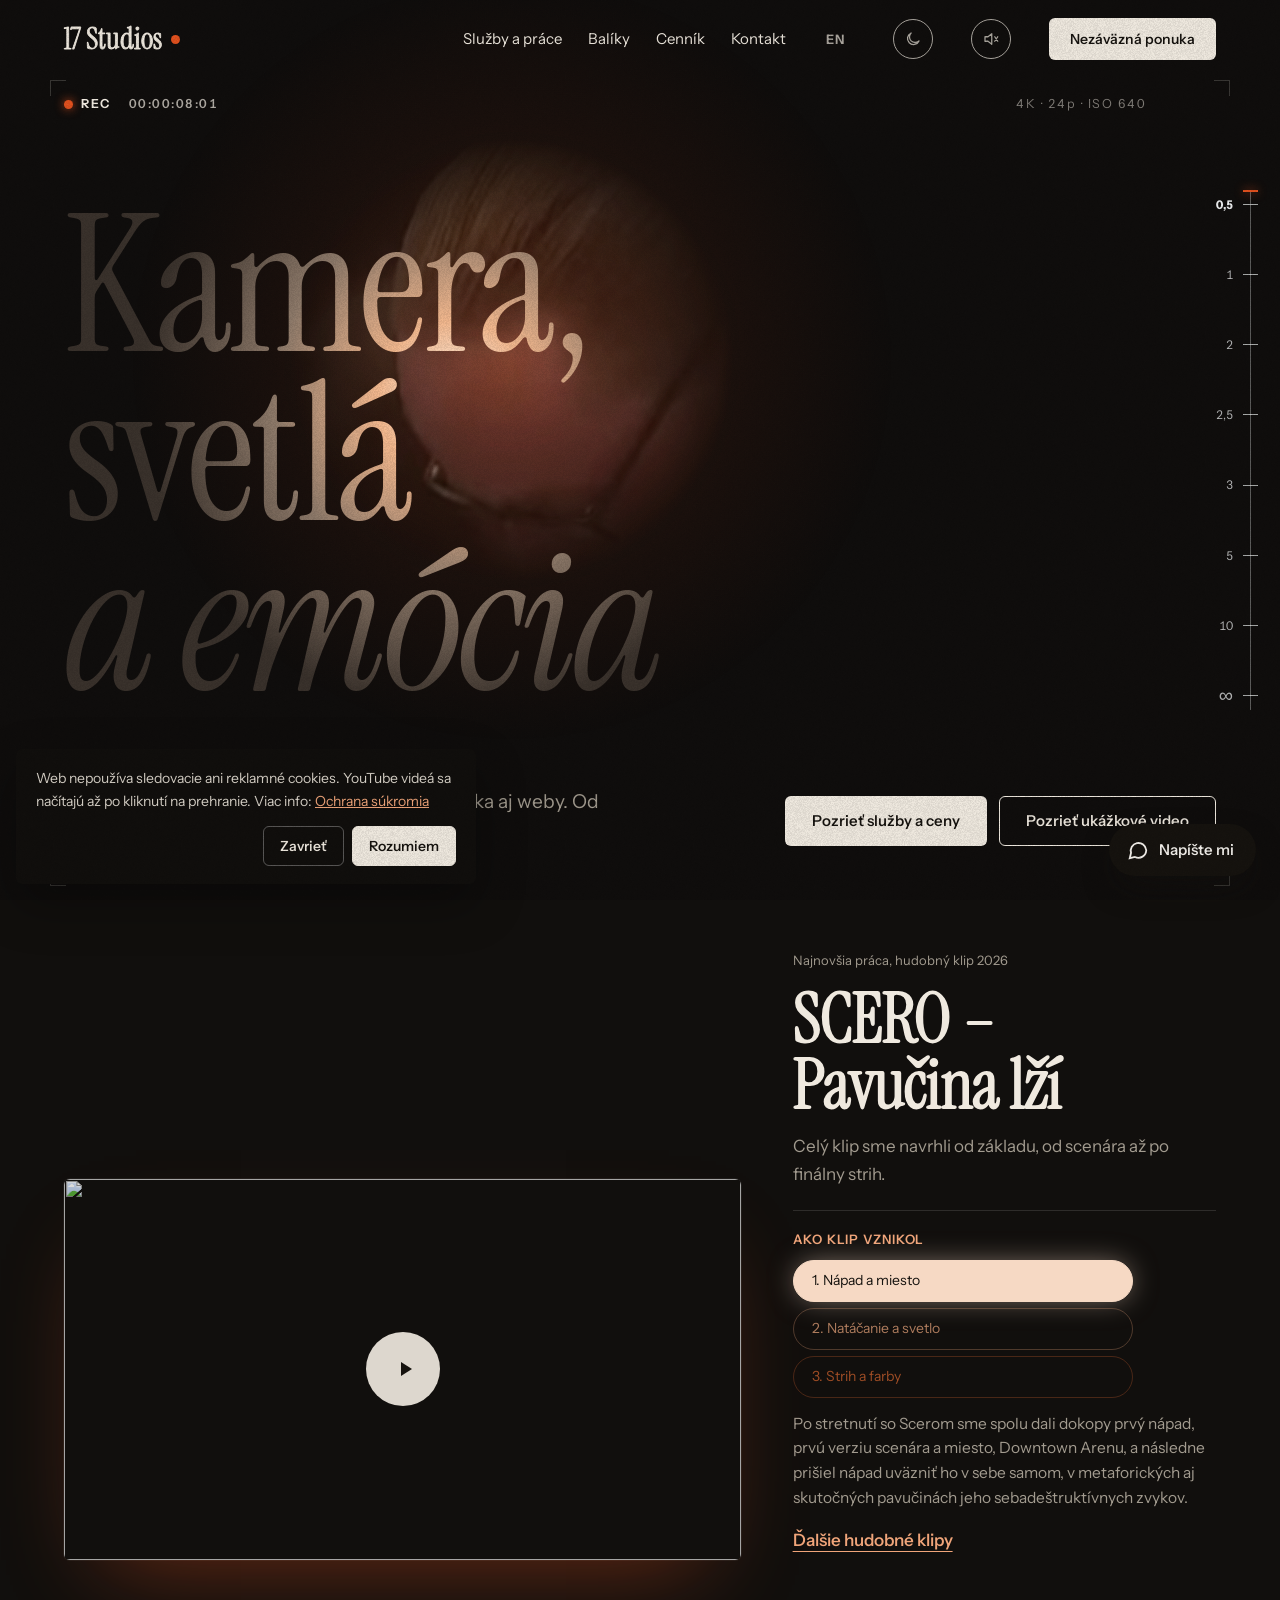
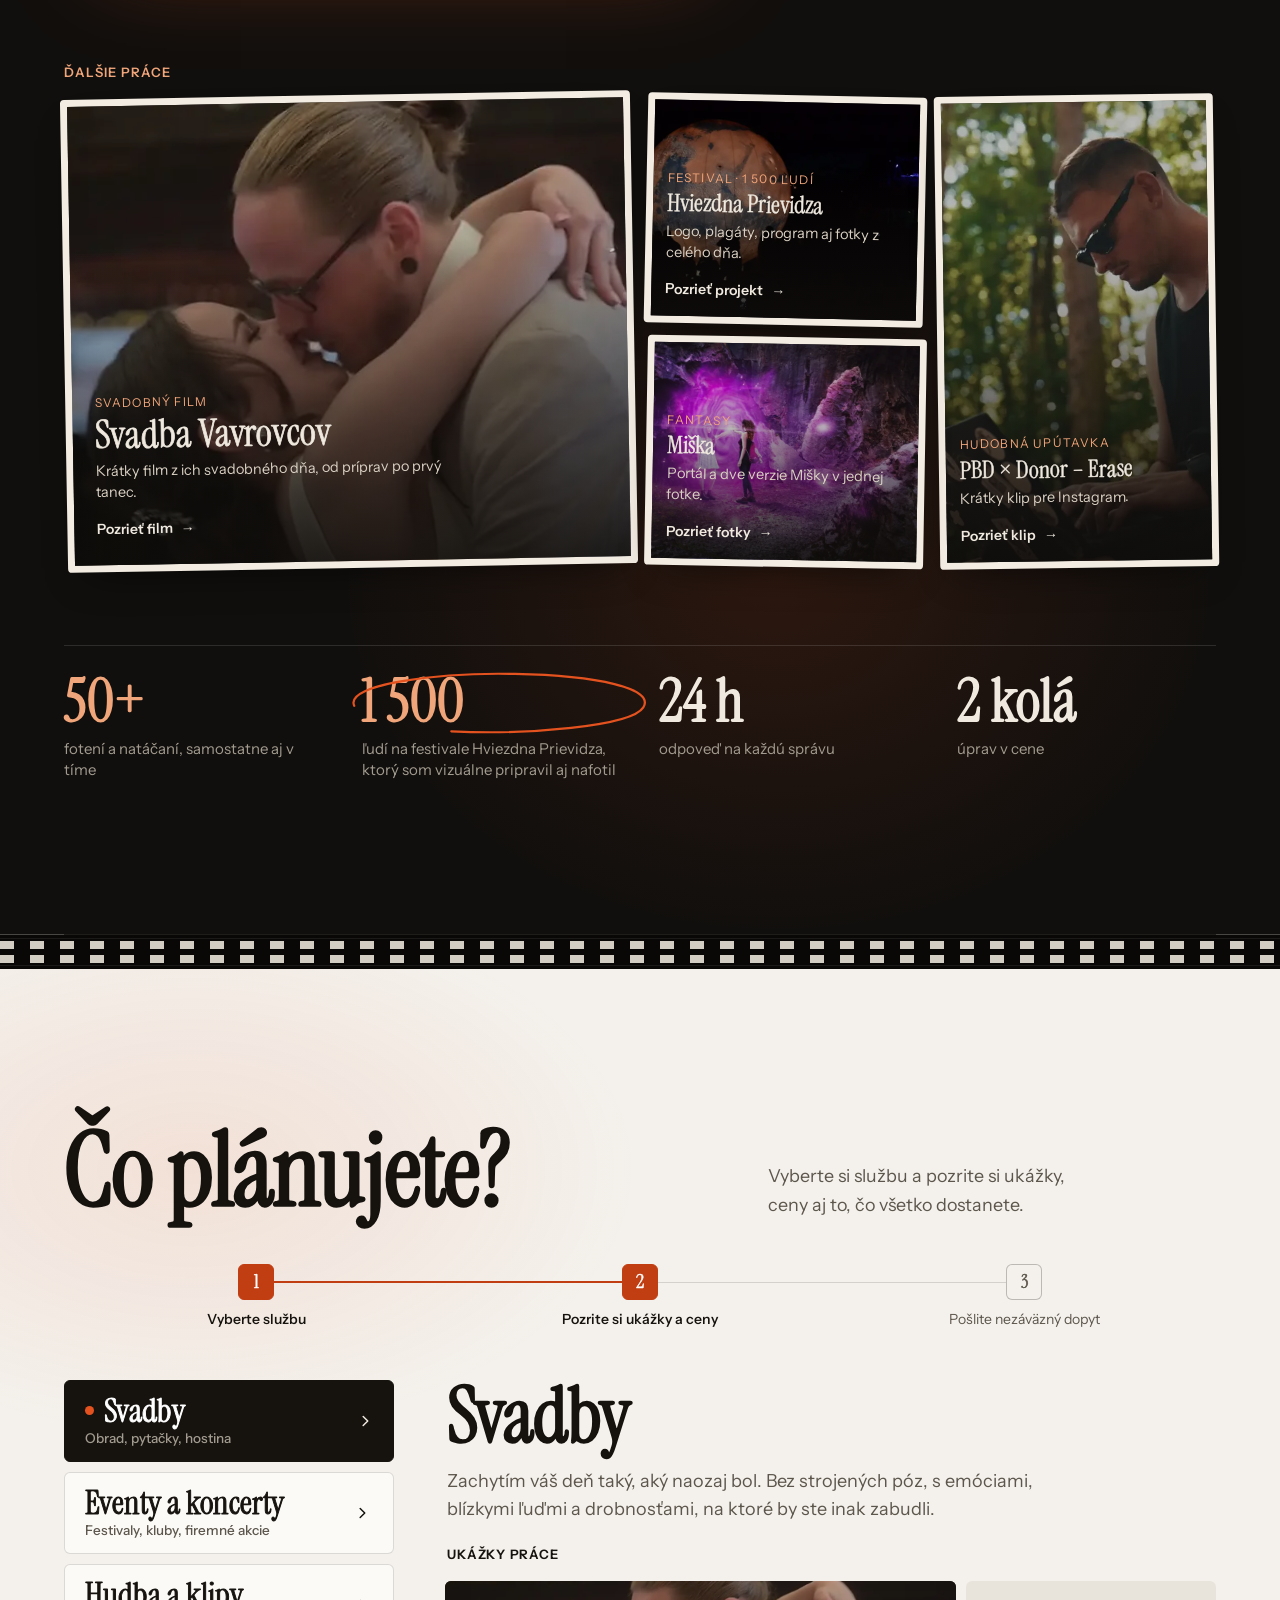
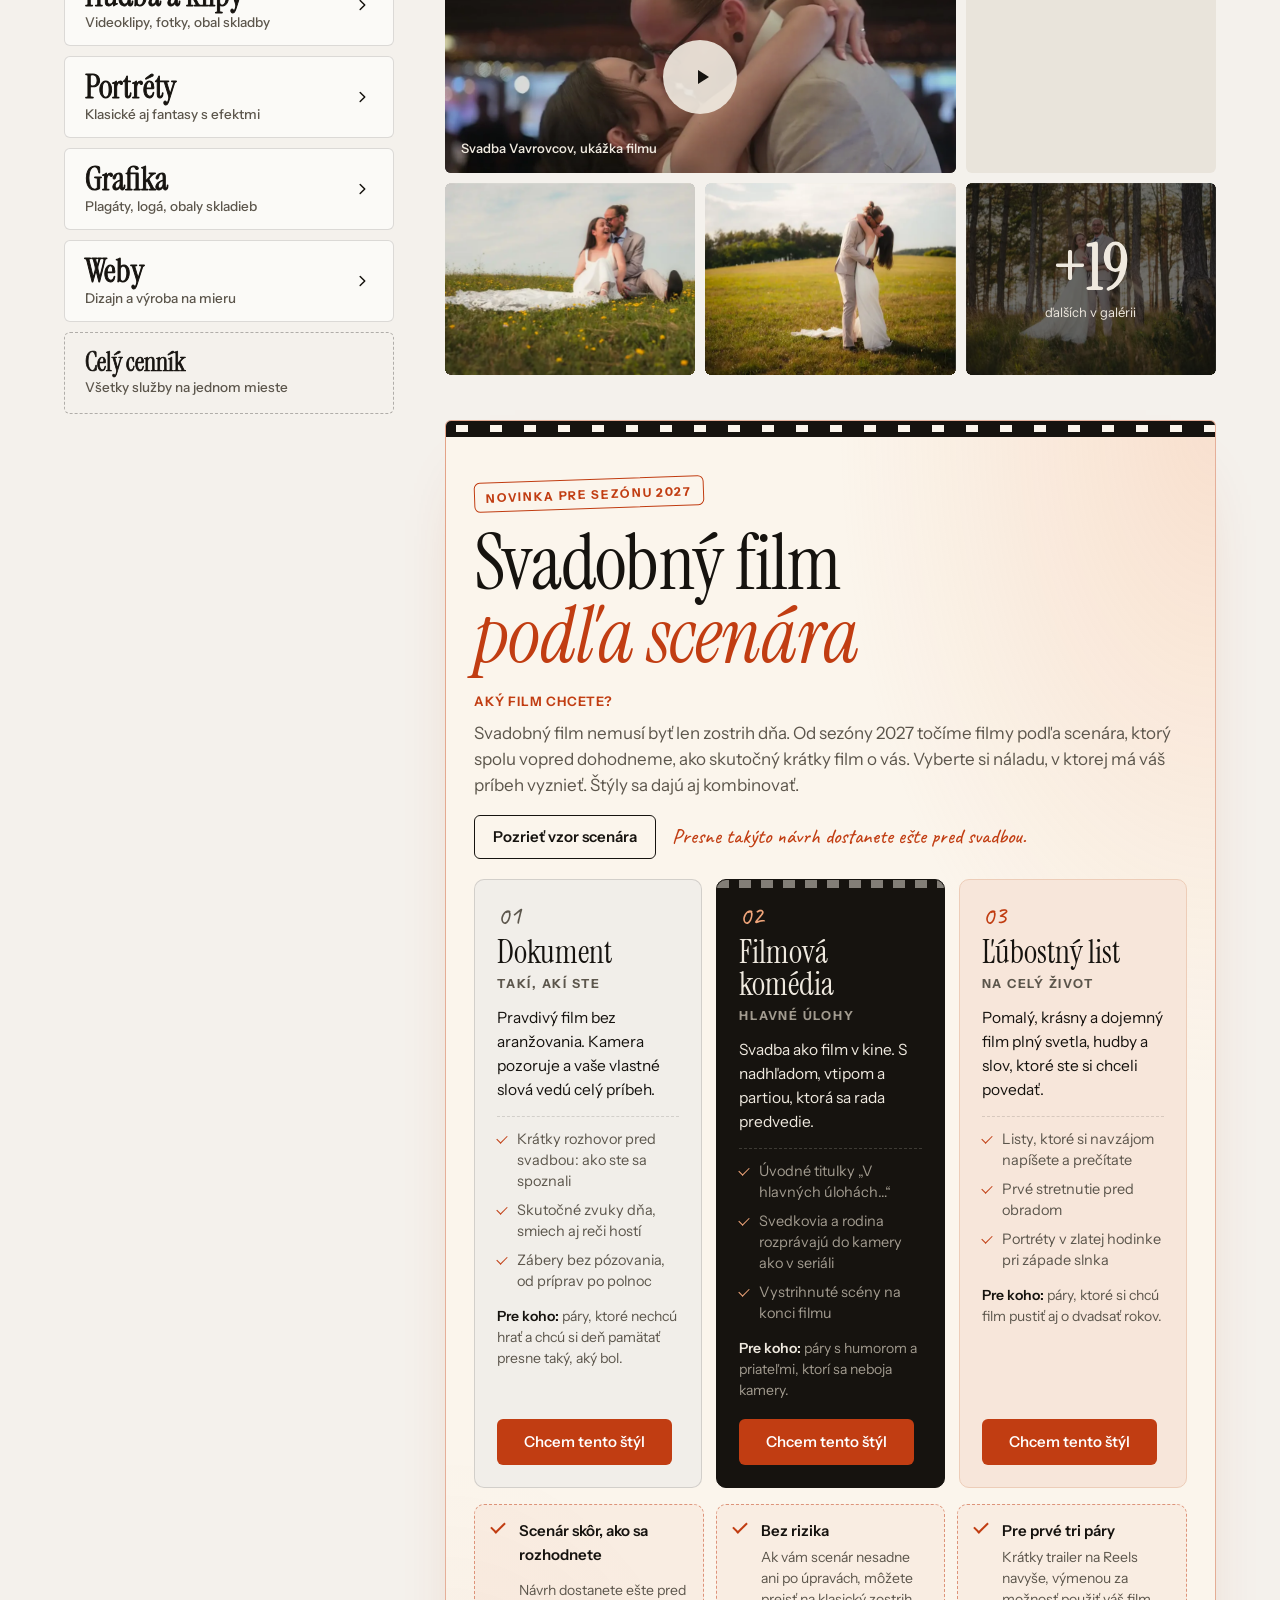
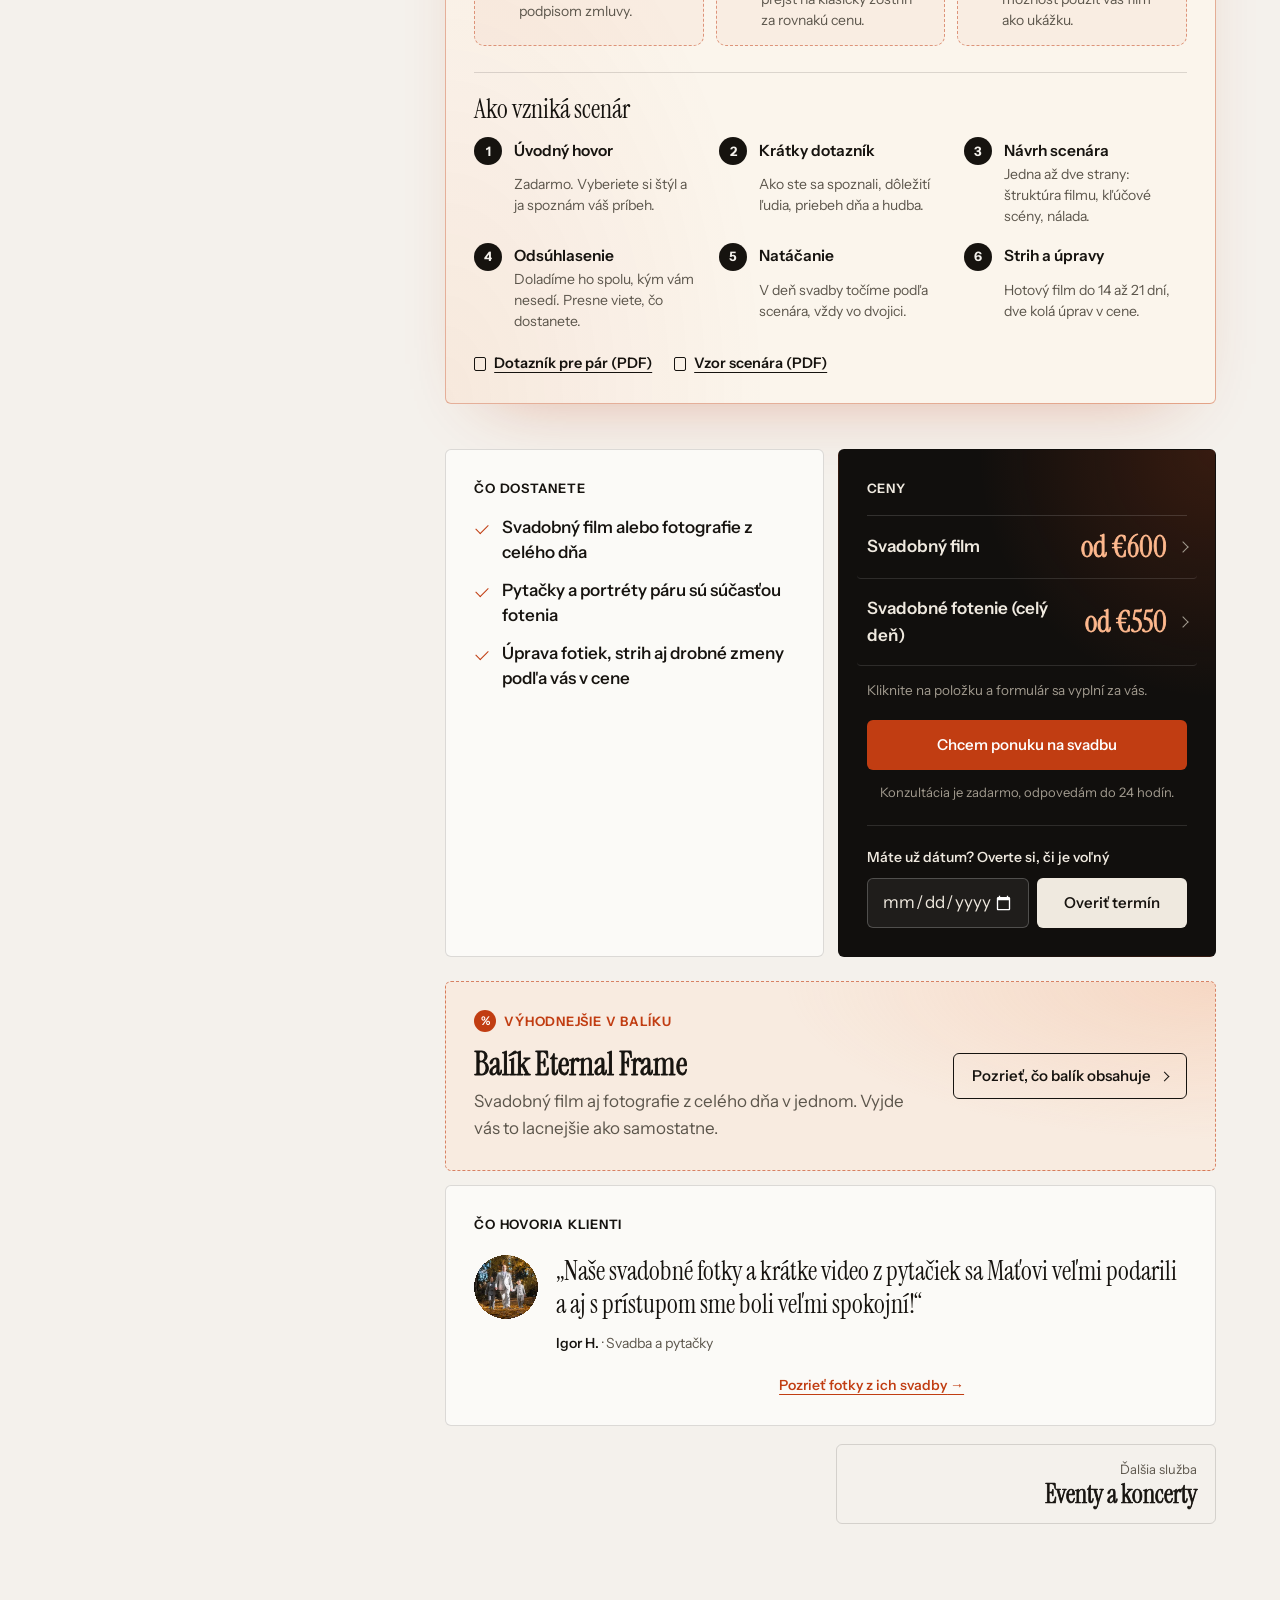
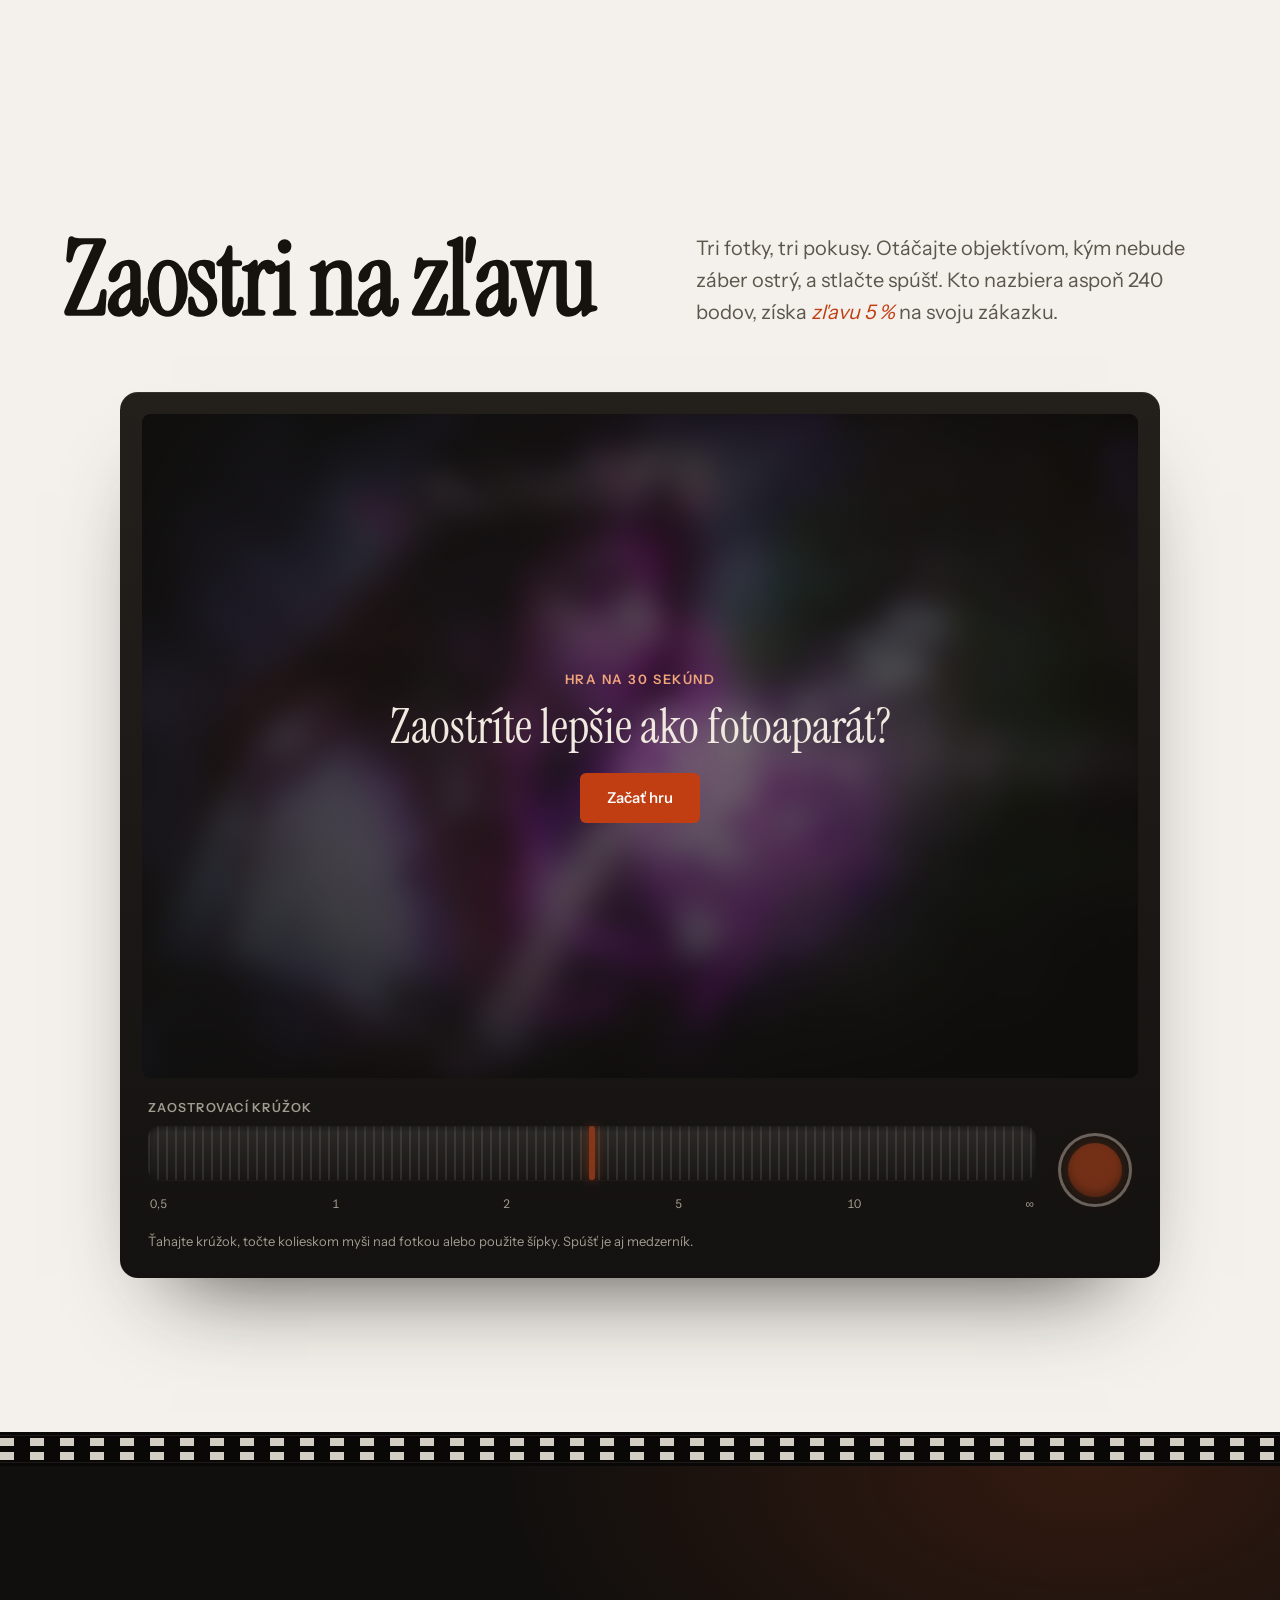
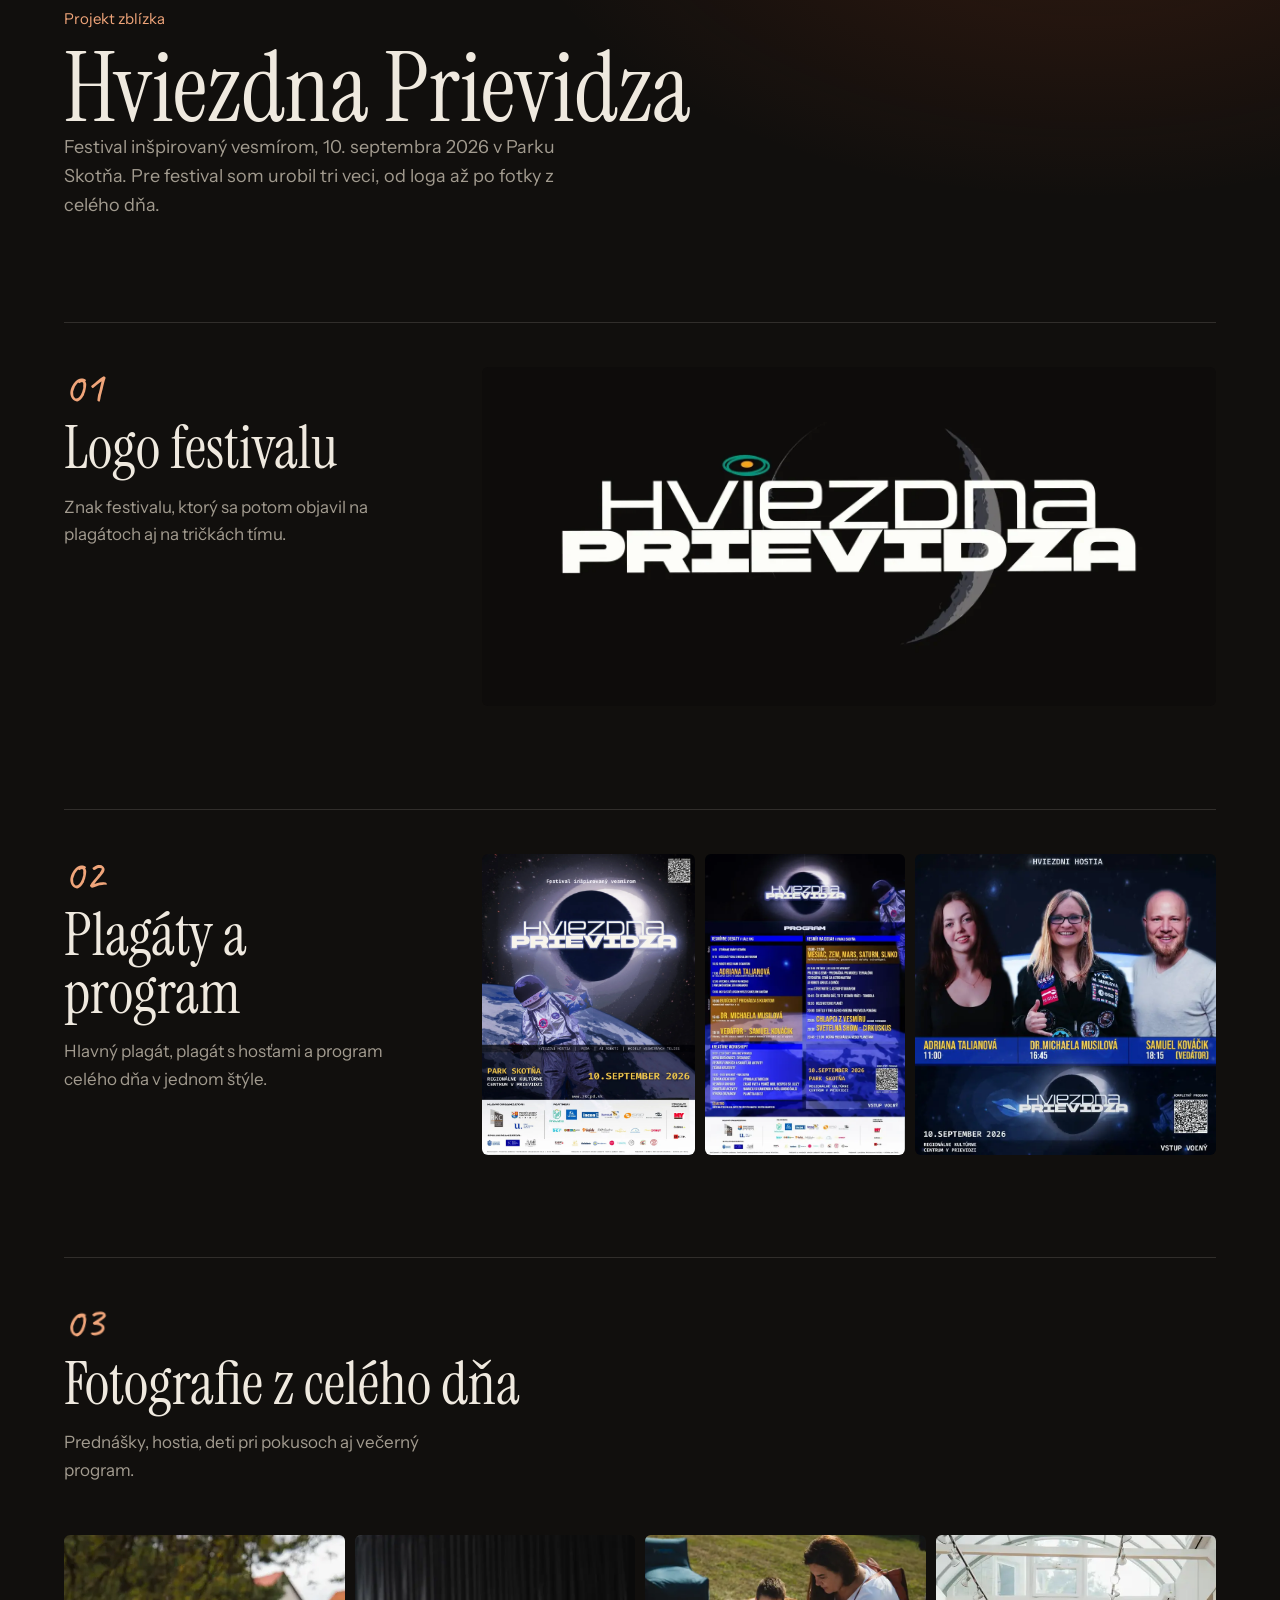
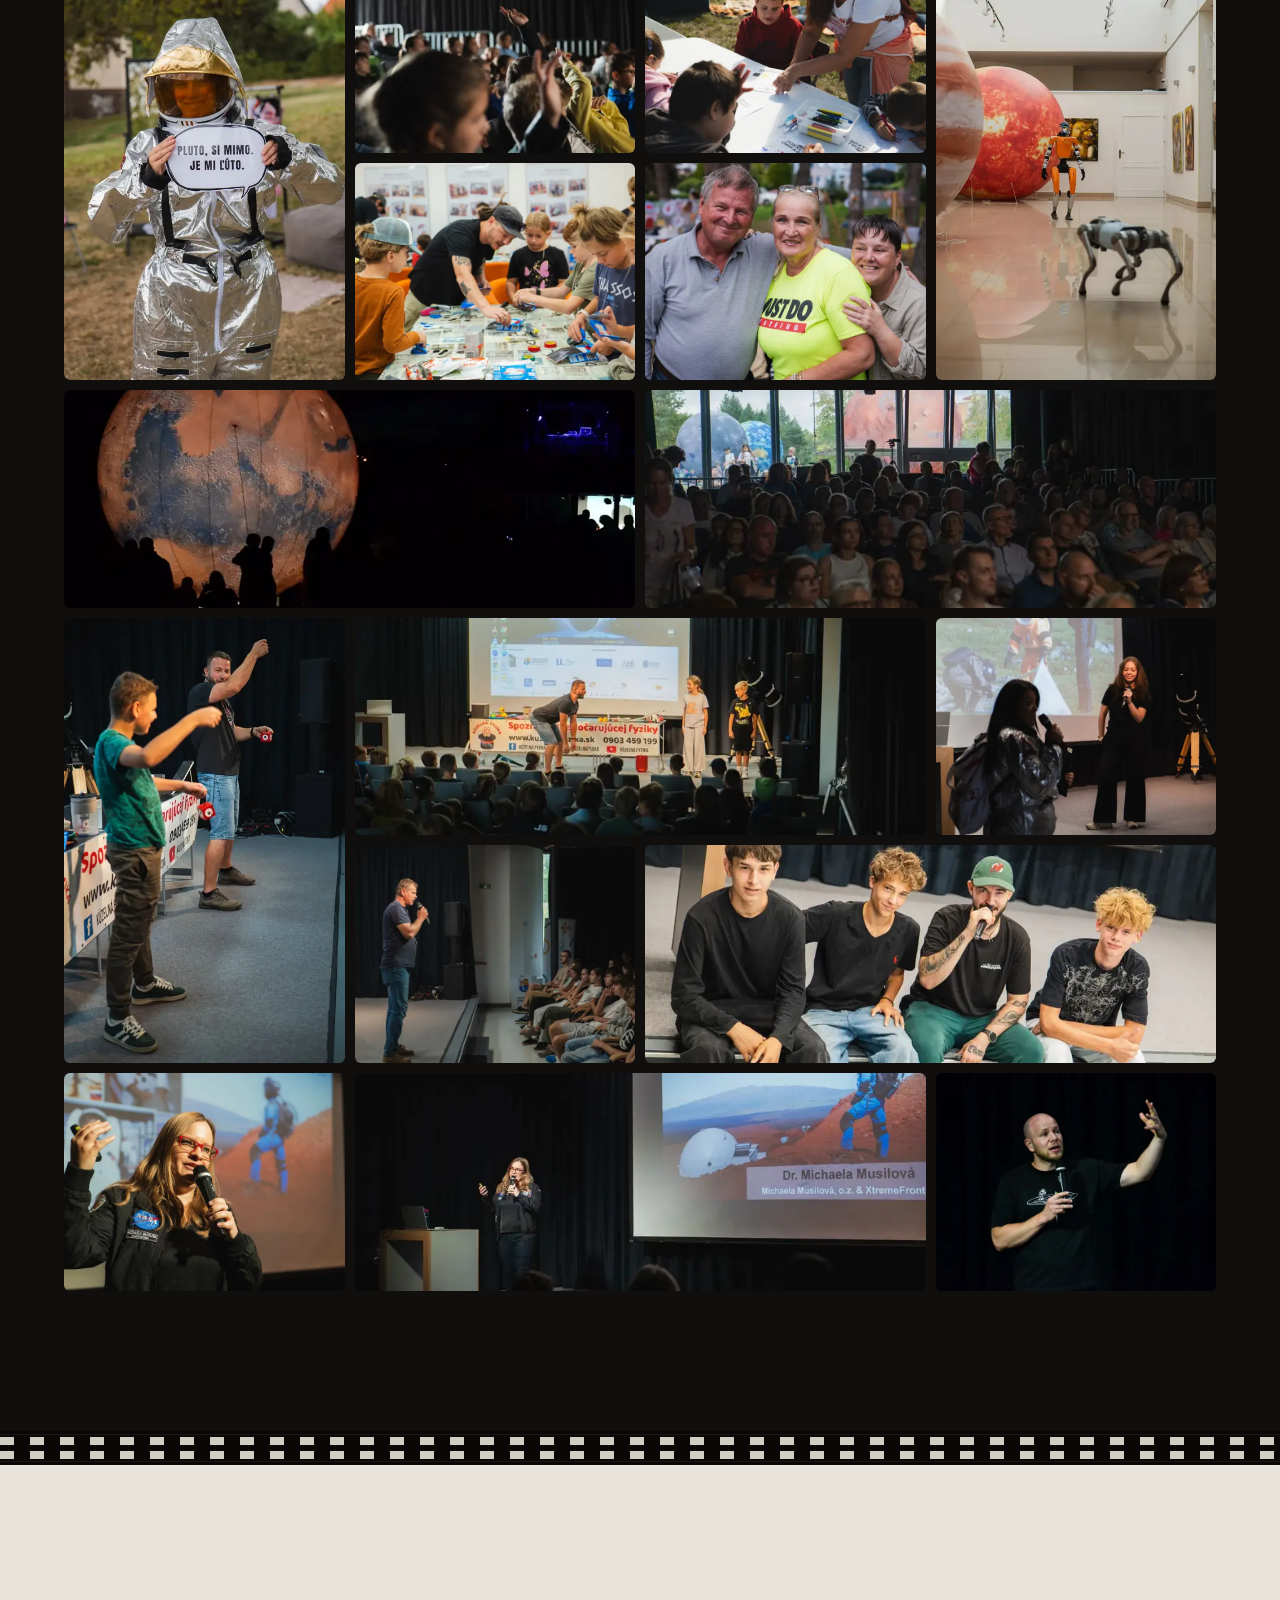
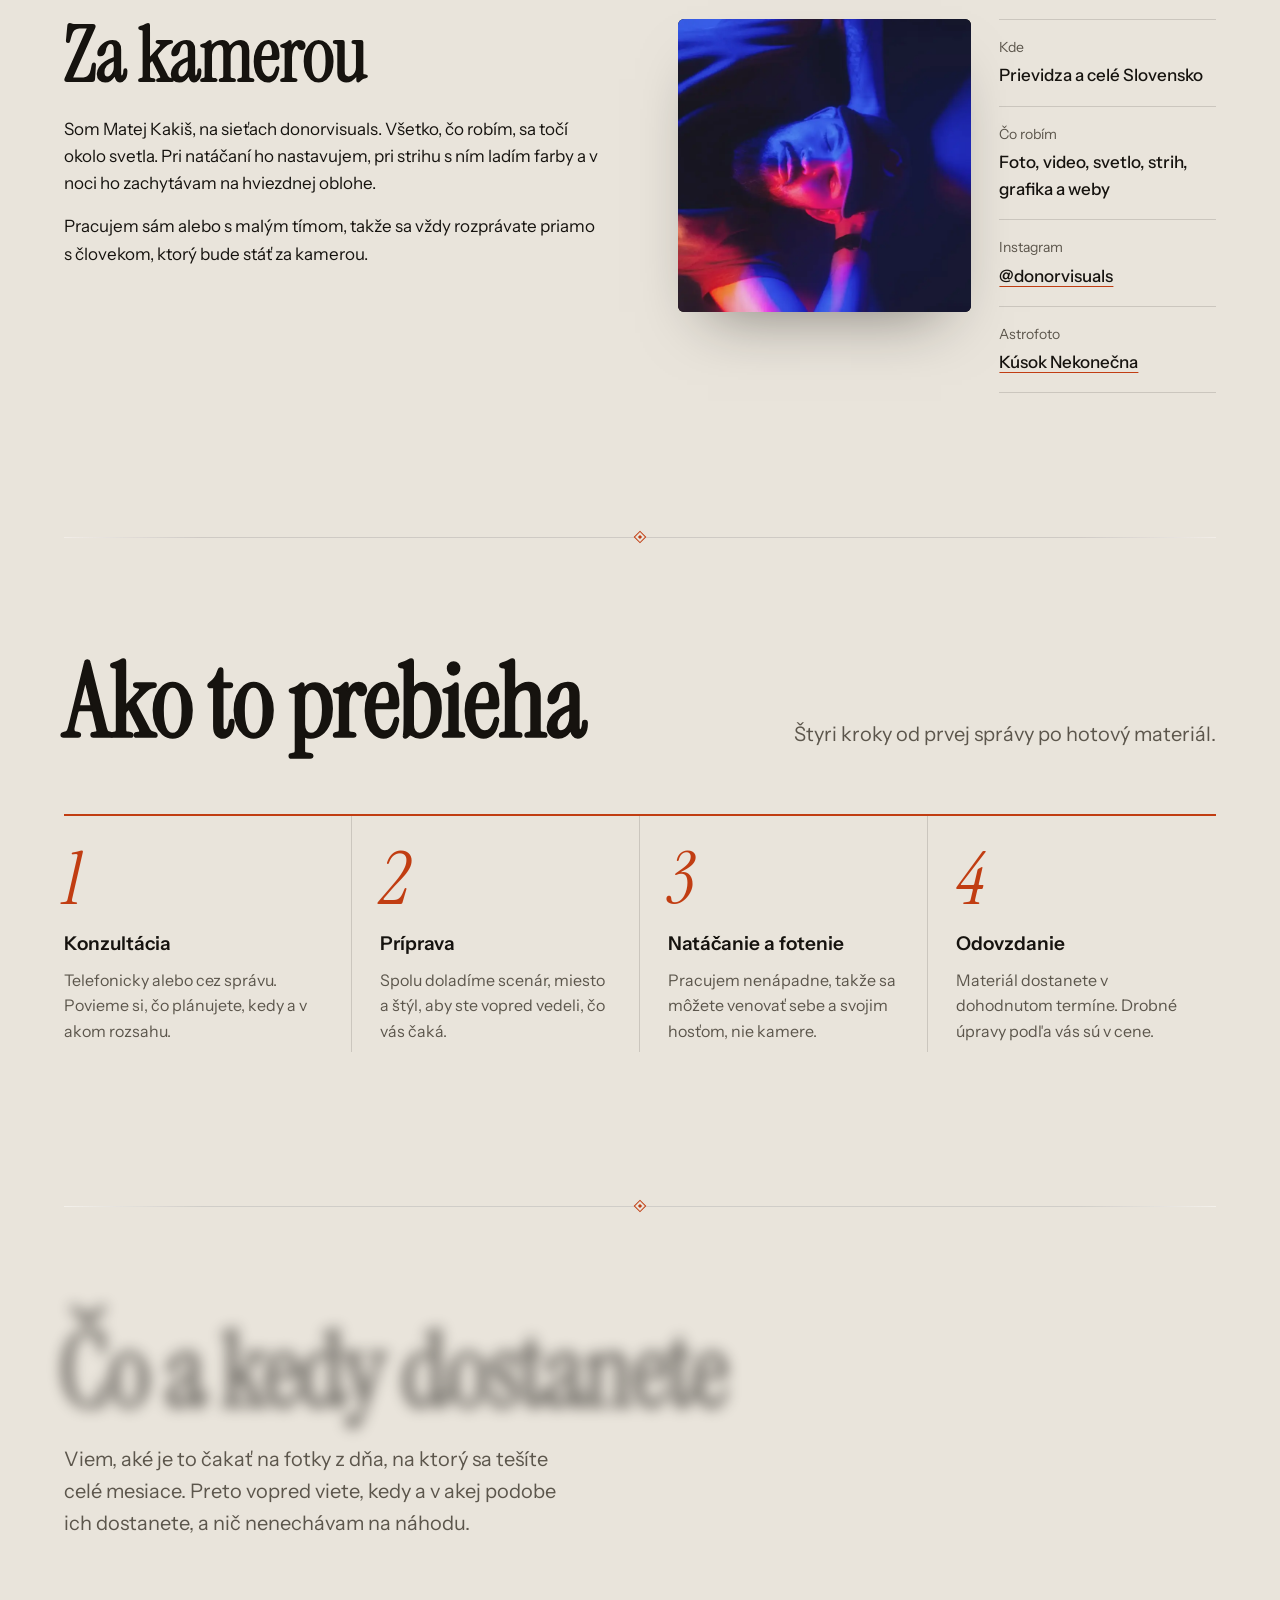
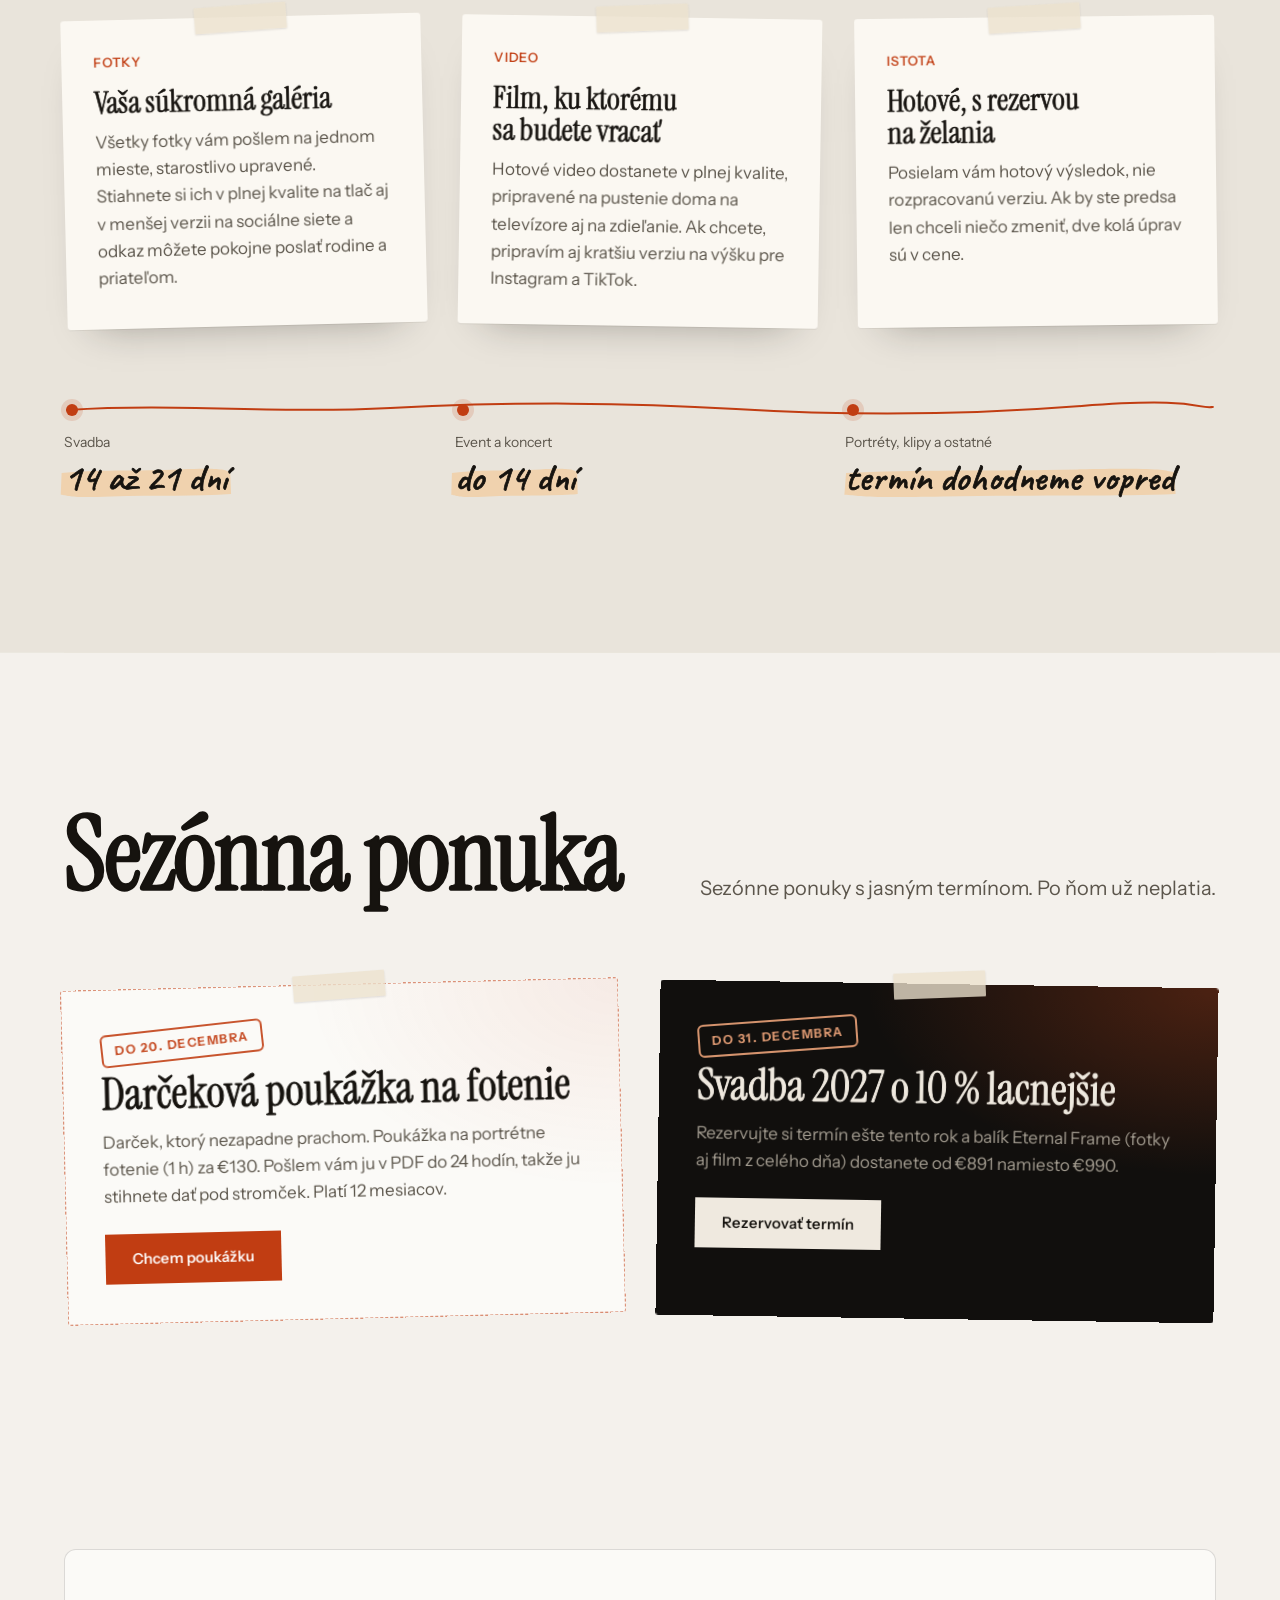
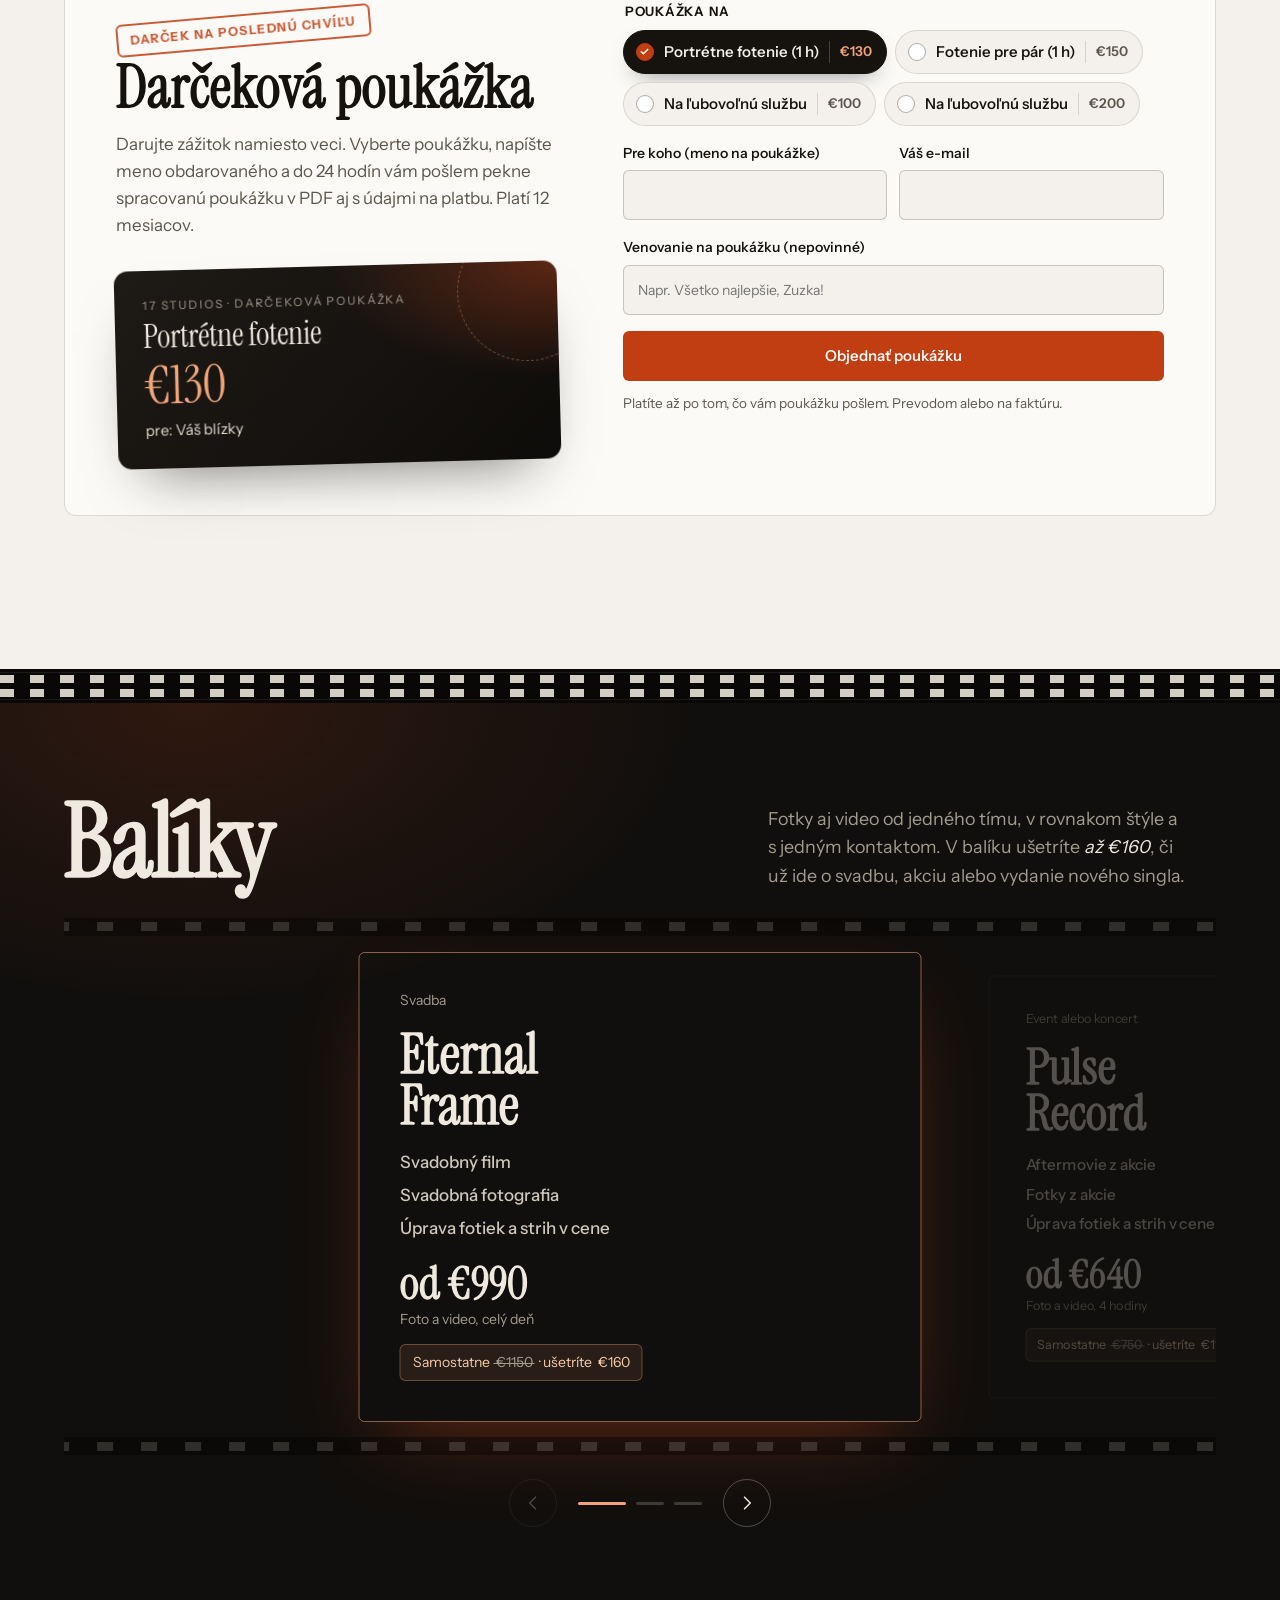
==== commit ecd5189f: "dark mode" ====
--- a/17STUDIOS.EU/index.html
+++ b/17STUDIOS.EU/index.html
@@ -31,6 +31,7 @@
     <link rel="icon" href="favicon.svg" type="image/svg+xml">
     <link rel="icon" href="favicon-32.png" sizes="32x32" type="image/png">
     <link rel="apple-touch-icon" href="apple-touch-icon.png">
+    <script>(function(){var t;try{t=localStorage.getItem('theme')}catch(e){}if(t!=='light'&&t!=='dark')t=window.matchMedia&&matchMedia('(prefers-color-scheme: dark)').matches?'dark':'light';document.documentElement.setAttribute('data-theme',t)})()</script>
     <meta name="theme-color" content="#16130F">
     <link rel="canonical" href="https://17studios.eu/">
     <link rel="alternate" hreflang="sk" href="https://17studios.eu/">
@@ -535,6 +536,10 @@
         <a href="#contact">Kontakt</a>
     </nav>
     <a class="lang" href="en/" hreflang="en" lang="en" aria-label="English version">EN</a>
+    <button class="snd thm" id="thm" type="button" aria-pressed="false" aria-label="Prepnúť na tmavý režim" title="Svetlý alebo tmavý režim">
+        <svg class="thm-moon" viewBox="0 0 24 24" aria-hidden="true"><path d="M20 14.5A8 8 0 1 1 9.5 4a6.5 6.5 0 0 0 10.5 10.5z"/></svg>
+        <svg class="thm-sun" viewBox="0 0 24 24" aria-hidden="true"><circle cx="12" cy="12" r="4"/><path d="M12 2.5v2M12 19.5v2M2.5 12h2M19.5 12h2M5.3 5.3l1.4 1.4M17.3 17.3l1.4 1.4M5.3 18.7l1.4-1.4M17.3 6.7l1.4-1.4"/></svg>
+    </button>
     <button class="snd" id="snd" type="button" aria-pressed="false" aria-label="Zapnúť zvuky stránky" title="Zvuky stránky">
         <svg class="snd-off" viewBox="0 0 24 24" aria-hidden="true"><path d="M4 9h4l5-4v14l-5-4H4z"/><path d="M17 9l4 6M21 9l-4 6"/></svg>
         <svg class="snd-on" viewBox="0 0 24 24" aria-hidden="true"><path d="M4 9h4l5-4v14l-5-4H4z"/><path d="M16.5 8.5a5 5 0 0 1 0 7M19 6a8.5 8.5 0 0 1 0 12"/></svg>
@@ -637,14 +642,14 @@
             </article>
             <article class="bento-tile bt-c">
                 <img src="thumbs/hudba_pbd_erase.webp" alt="" loading="lazy" decoding="async">
-                <div class="bt-body"><p class="bt-k">Klip na výšku</p><h4>PBD × Donor – Erase</h4><p>Krátky klip pre Instagram.</p>
+                <div class="bt-body"><p class="bt-k">Hudobná upútavka</p><h4>PBD × Donor – Erase</h4><p>Krátky klip pre Instagram.</p>
                 <button type="button" class="bt-go" data-cat="hudba" data-tile='[data-vid="hudba_pbd_erase.mp4"]'>Pozrieť klip</button></div>
                 <p class="hn hn-bento" aria-hidden="true"><i class="hn-arrow"></i>tu som robil aj hudbu</p>
             </article>
             <article class="bento-tile bt-d">
-                <img src="thumbs/portrety_7.webp" alt="" loading="lazy" decoding="async">
-                <div class="bt-body"><p class="bt-k">Fantasy</p><h4>Kristína</h4><p>Fotenie v lese s modrozeleným portálom.</p>
-                <button type="button" class="bt-go" data-work="cat-portrety" data-src="portrety_7.webp">Pozrieť fotky</button></div>
+                <img src="thumbs/portrety_1.webp" alt="" loading="lazy" decoding="async">
+                <div class="bt-body"><p class="bt-k">Fantasy</p><h4>Miška</h4><p>Portál a dve verzie Mišky v jednej fotke.</p>
+                <button type="button" class="bt-go" data-work="cat-portrety" data-src="portrety_1.webp">Pozrieť fotky</button></div>
             </article>
         </div>
         <ul class="proof" aria-label="17 Studios v číslach">
@@ -1101,7 +1106,7 @@
          Zľavový kód nájdete v app.js (GAME_CODE). Hranica na zisk kódu: GAME_GOAL bodov z 300. -->
     <section id="hra" class="section game" aria-labelledby="game-title">
         <div class="section-head">
-            <h2 class="section-title fp" id="game-title">Ostrá hra</h2>
+            <h2 class="section-title fp" id="game-title">Zaostri na zľavu</h2>
             <p class="lead">Tri fotky, tri pokusy. Otáčajte objektívom, kým nebude záber ostrý, a stlačte spúšť. Kto nazbiera aspoň 240 bodov, získa <em>zľavu 5 %</em> na svoju zákazku.</p>
         </div>
         <div class="cam" id="cam">
@@ -1272,19 +1277,6 @@
         </dl>
     </section>
 
-    <section id="tipy" class="section tips-sec" aria-label="Tipy pred fotením">
-        <div class="light-tips">
-                <p class="light-k">Ťahák do vrecka</p>
-                <h3>5 detailov, ktoré robia z fotky filmový záber</h3>
-                <ol>
-                    <li><b>Na portréty si spolu necháme 25 minút pred západom slnka.</b> Len vy dvaja, pokojná prechádzka v mäkkom zlatom svetle. Práve vtedy vznikajú fotky, ktoré si potom radi zavesíte na stenu.</li>
-                    <li><b>Zlaďte oblečenie, nemusí byť rovnaké.</b> Dve až tri tlmené farby, ktoré k sebe ladia, vyzerajú lepšie ako výrazné vzory a nápisy.</li>
-                    <li><b>Pripravte priestor na prípravy a pytačky.</b> Miestnosť s veľkým oknom a pár upratanými metrami za vami urobí obrovský rozdiel.</li>
-                    <li><b>Detaily dajte na jedno miesto.</b> Prstene, kytica, oznámenie, topánky. Nafotím ich hneď ráno a vy sa môžete venovať sebe.</li>
-                    <li><b>Dovoľte si chvíľu len pre seba.</b> Tie najkrajšie zábery vznikajú, keď na fotoaparát zabudnete a len ste spolu.</li>
-                </ol>
-        </div>
-    </section>
 
     <!-- ===== SEZÓNNA PONUKA =====
          Karty sa samy skryjú po dátume v data-until (RRRR-MM-DD).
--- a/17STUDIOS.EU/v3.css
+++ b/17STUDIOS.EU/v3.css
@@ -573,3 +573,60 @@
 }
 .cat-box-styles { margin-bottom: clamp(14px, 2.4vw, 34px); }
 @media (min-width: 1000px) { .cat-panel .cat-box-bundle { margin-top: 10px; } }
+
+/* ═════════ TMAVÝ REŽIM ═════════ */
+.thm .thm-sun { display: none; }
+[data-theme="dark"] .thm .thm-sun { display: block; }
+[data-theme="dark"] .thm .thm-moon { display: none; }
+.thm svg { width: 18px; height: 18px; fill: none; stroke: currentColor; stroke-width: 1.7; stroke-linecap: round; stroke-linejoin: round; }
+/* prepnutie režimu: nová farba sa rozvinie z tlačidla ako clona objektívu */
+::view-transition-old(root), ::view-transition-new(root) { animation: none; mix-blend-mode: normal; }
+::view-transition-new(root) { z-index: 2; }
+
+[data-theme="dark"] {
+  color-scheme: dark;
+  --paper: #141210; --paper-2: #1E1B17; --card: #1B1815; --paper-w: #1D1A16;
+  --ink: #EDE6DA; --ink-2: #A9A194; --rule: rgba(237,230,218,.13);
+  --ember: #E0663A; --ember-2: #F07B4E;
+  --hl: rgba(224,102,58,.38); --tape: rgba(237,230,218,.16);
+}
+[data-theme="dark"] .nav.is-solid, [data-theme="dark"] .nav.is-moving.is-solid { background: rgba(20,18,16,.9); }
+[data-theme="dark"] .city-nav { background: rgba(20,18,16,.88); }
+[data-theme="dark"] body::after { opacity: .5; }
+/* svetlé tlačidlá ostávajú s tmavým textom */
+[data-theme="dark"] :is(.btn-light, .nav-cta, .cookie-btns .cookie-accept, .bts-tabs button[aria-selected="true"], .resume button, .service-card::after, .packet-close:hover, .contact-modal-close:hover, .gdpr-modal-close:hover, .vl-close:hover) { color: #16130F; }
+[data-theme="dark"] .nav.is-solid .nav-cta { background: var(--on-stage); color: #16130F; }
+/* prvky, ktoré boli tmavé na papieri, zostanú tmavé (o odtieň svetlejšie ako pozadie) */
+[data-theme="dark"] :is(.cat-item.open > .cat-tab, .cat-sw[aria-selected="true"]) { background: #2A251F; border-color: rgba(240,165,122,.45); color: var(--on-stage); }
+[data-theme="dark"] .cat-item.open > .cat-tab .cat-tab-name { color: #fff; }
+[data-theme="dark"] .slate-board { background: #24201B; }
+[data-theme="dark"] .calc-peek { background: #24201B; }
+[data-theme="dark"] .cat-sub-b.is-on { background: var(--on-stage); color: #16130F; }
+/* Vyskladajte si projekt */
+[data-theme="dark"] .services-section::before { background: radial-gradient(60vmax 40vmax at 8% 18%, rgba(228,82,31,.12), transparent 70%), radial-gradient(50vmax 36vmax at 95% 80%, rgba(240,165,122,.08), transparent 70%), linear-gradient(#181512, #141210); }
+[data-theme="dark"] .calc-row:nth-child(n) { --gb: #221E1A; }
+[data-theme="dark"] :is(.calc-opt, .chip)::before { background-color: #2A251F; border-color: rgba(237,230,218,.35); }
+/* Svadobný film: blok a karty štýlov */
+[data-theme="dark"] .cat-box-styles { background: radial-gradient(70% 60% at 100% 0%, rgba(224,102,58,.16), transparent 70%), #1C1814; border-color: rgba(224,102,58,.4); box-shadow: none; }
+[data-theme="dark"] .cat-box-styles::before { background: repeating-linear-gradient(90deg, transparent 0 10px, #1C1814 10px 22px, transparent 22px 34px) 0 50% / 34px 7px repeat-x, #EDE6DA; }
+[data-theme="dark"] .fs-doc { background: #24201B; }
+[data-theme="dark"] .fs-doc .fs-n { color: var(--ink-2); }
+[data-theme="dark"] .fs-com { background: #0C0A09; border-color: rgba(237,230,218,.14); }
+[data-theme="dark"] .fs-love { background: #2E211A; border-color: rgba(240,165,122,.28); }
+[data-theme="dark"] .cat-box-bundle { background: radial-gradient(80% 120% at 100% 0%, rgba(224,102,58,.18), transparent 70%), #241B16; border-color: rgba(224,102,58,.55); }
+[data-theme="dark"] .cat-box-price { background: radial-gradient(90% 70% at 100% 0%, rgba(228,82,31,.18), transparent 70%), #0C0A09; border-color: rgba(237,230,218,.1); }
+/* fotky v rámikoch: rámik nesvieti */
+[data-theme="dark"] .bento-tile { border-color: #2B2620; }
+/* zvýrazňovač v tme: tmavý tehlový ťah, text ostáva čitateľný */
+[data-theme="dark"] .hl { background-image: url("data:image/svg+xml,%3Csvg xmlns='http://www.w3.org/2000/svg' viewBox='0 0 200 40' preserveAspectRatio='none'%3E%3Cpath d='M3 9 C 40 5, 90 7, 140 5 S 190 6, 197 8 L 198 33 C 160 36, 110 34, 60 36 S 12 35, 2 34 Z' fill='%236B2C14'/%3E%3C/svg%3E"); }
+/* mobil: logo v jednom riadku aj s dvomi okrúhlymi tlačidlami */
+.logo { white-space: nowrap; }
+@media (max-width: 480px) { .nav .snd { width: 36px; height: 36px; margin-right: 6px; } .nav .logo { font-size: 26px; } }
+[data-theme="dark"] :is(.delivery-grid.desk .delivery-card, .worries-grid.desk .worry, .light-tips.notebook, .calc-row) { box-shadow: 0 0 0 1px rgba(237,230,218,.08), 0 22px 40px -28px rgba(0,0,0,.8); }
+/* okrúhle tlačidlá v lište: vždy presný kruh */
+.nav .snd { flex: none; aspect-ratio: 1; padding: 0; }
+/* Zaostri na zľavu: nadpis sa láme vyvážene */
+#game-title { text-wrap: balance; }
+@media (max-width: 480px) { .nav { gap: 8px; } .nav .logo { margin-right: auto; } .nav .snd { margin-right: 0; } }
+/* tmavý režim: kartičky Čoho sa nemusíte báť bez linajok */
+[data-theme="dark"] .worries-grid.desk .worry, [data-theme="dark"] .wf { background-image: none; }
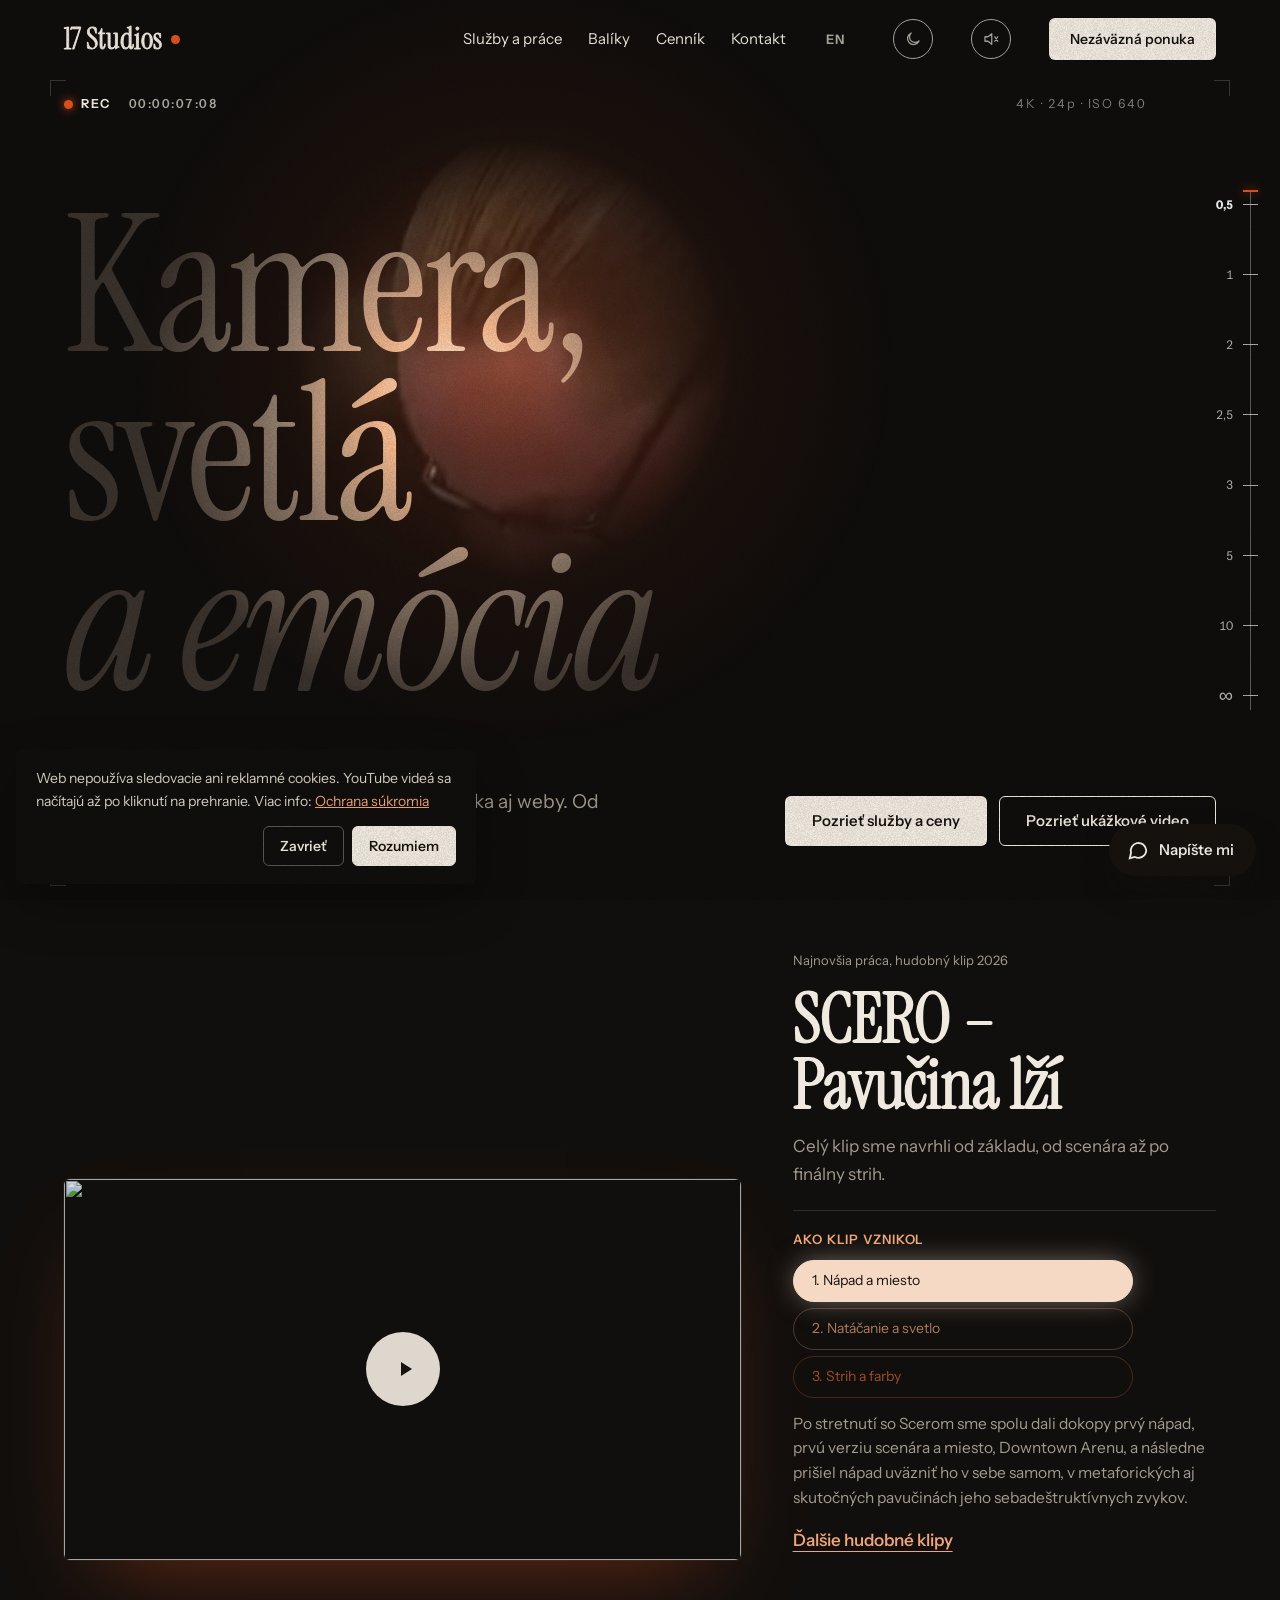
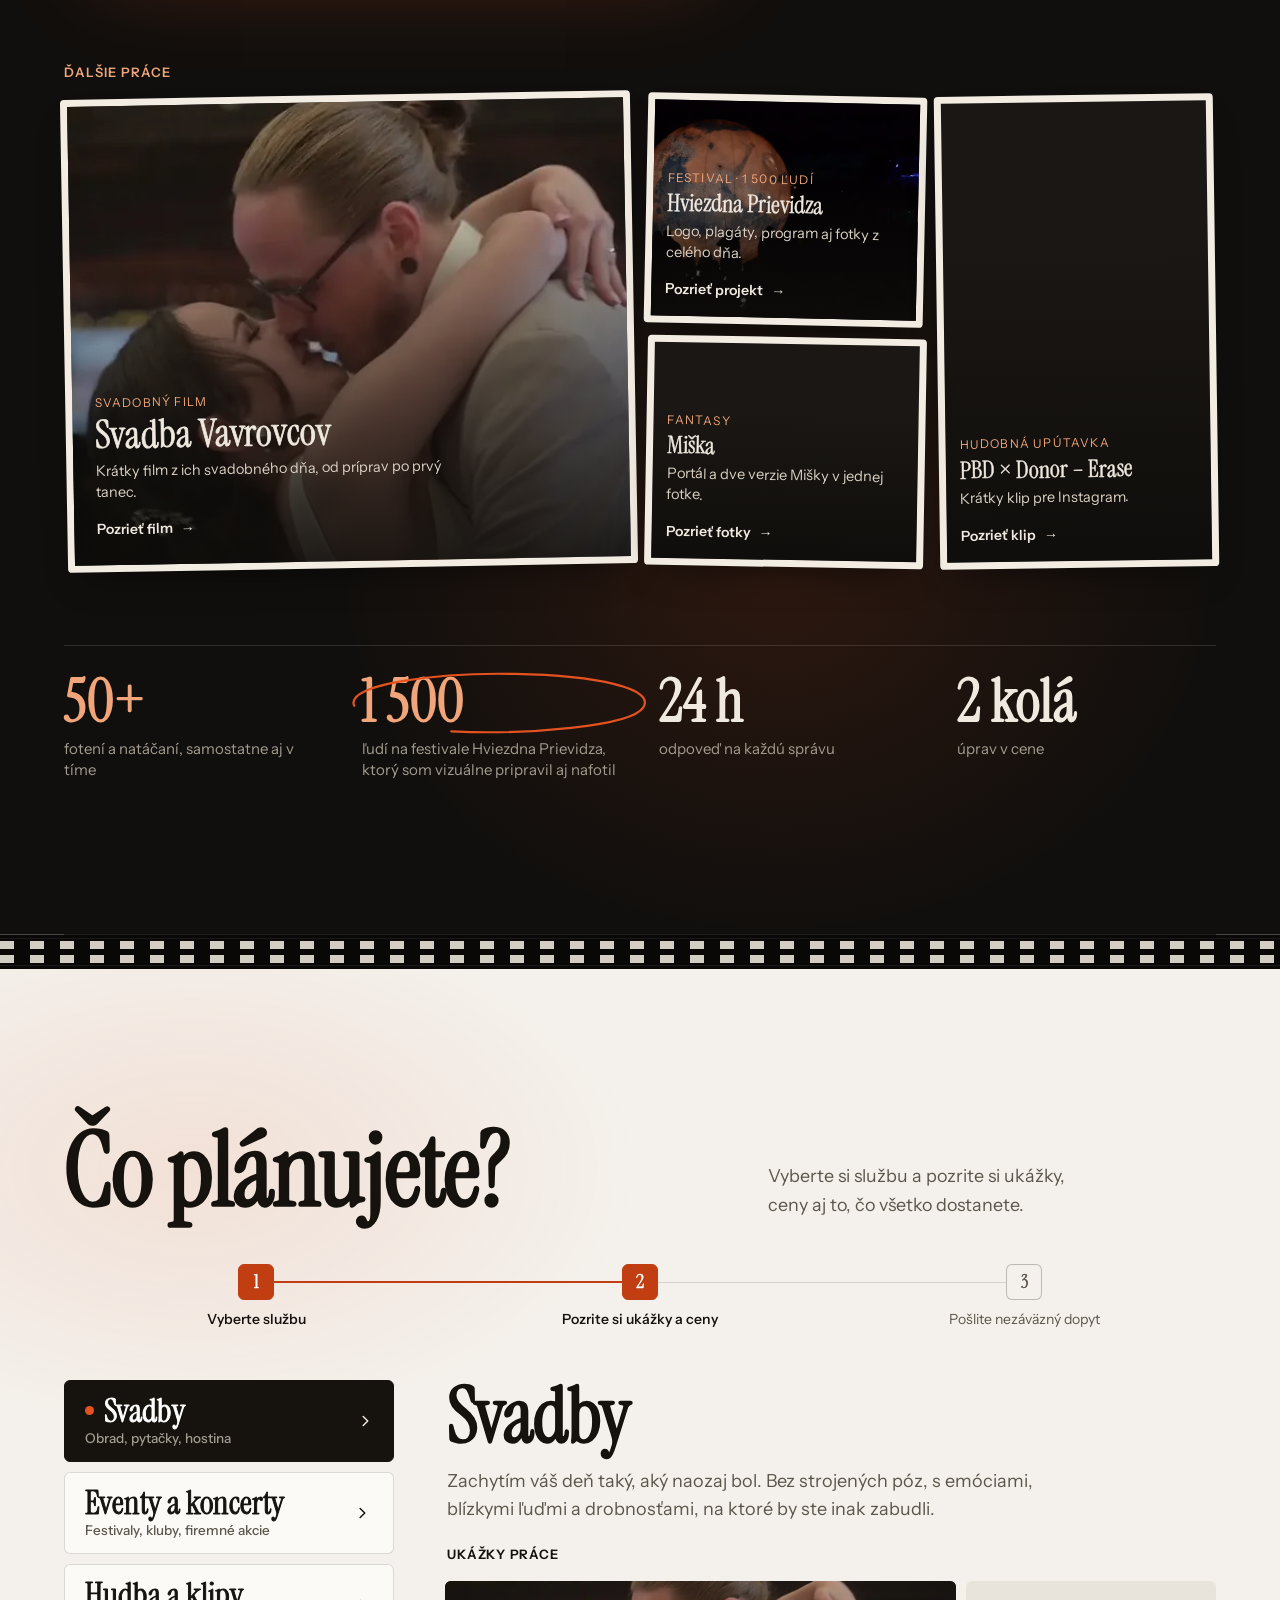
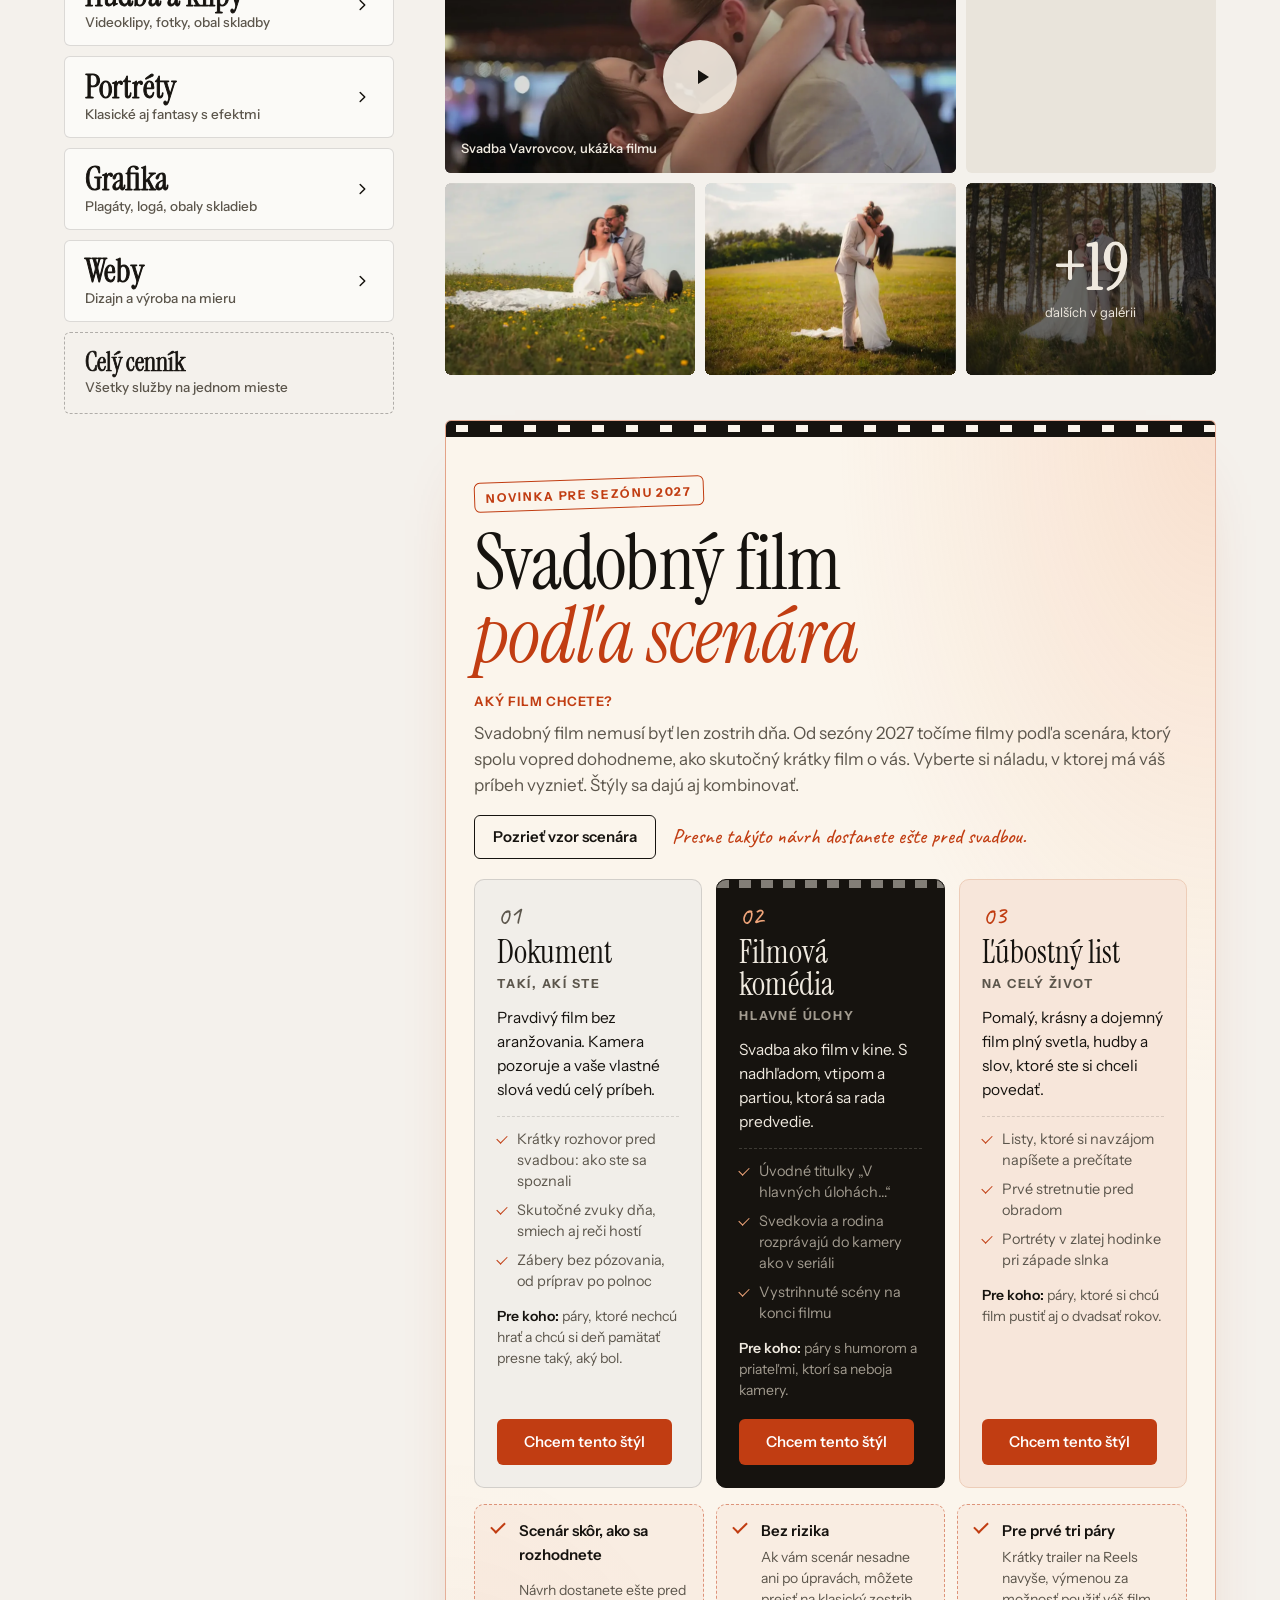
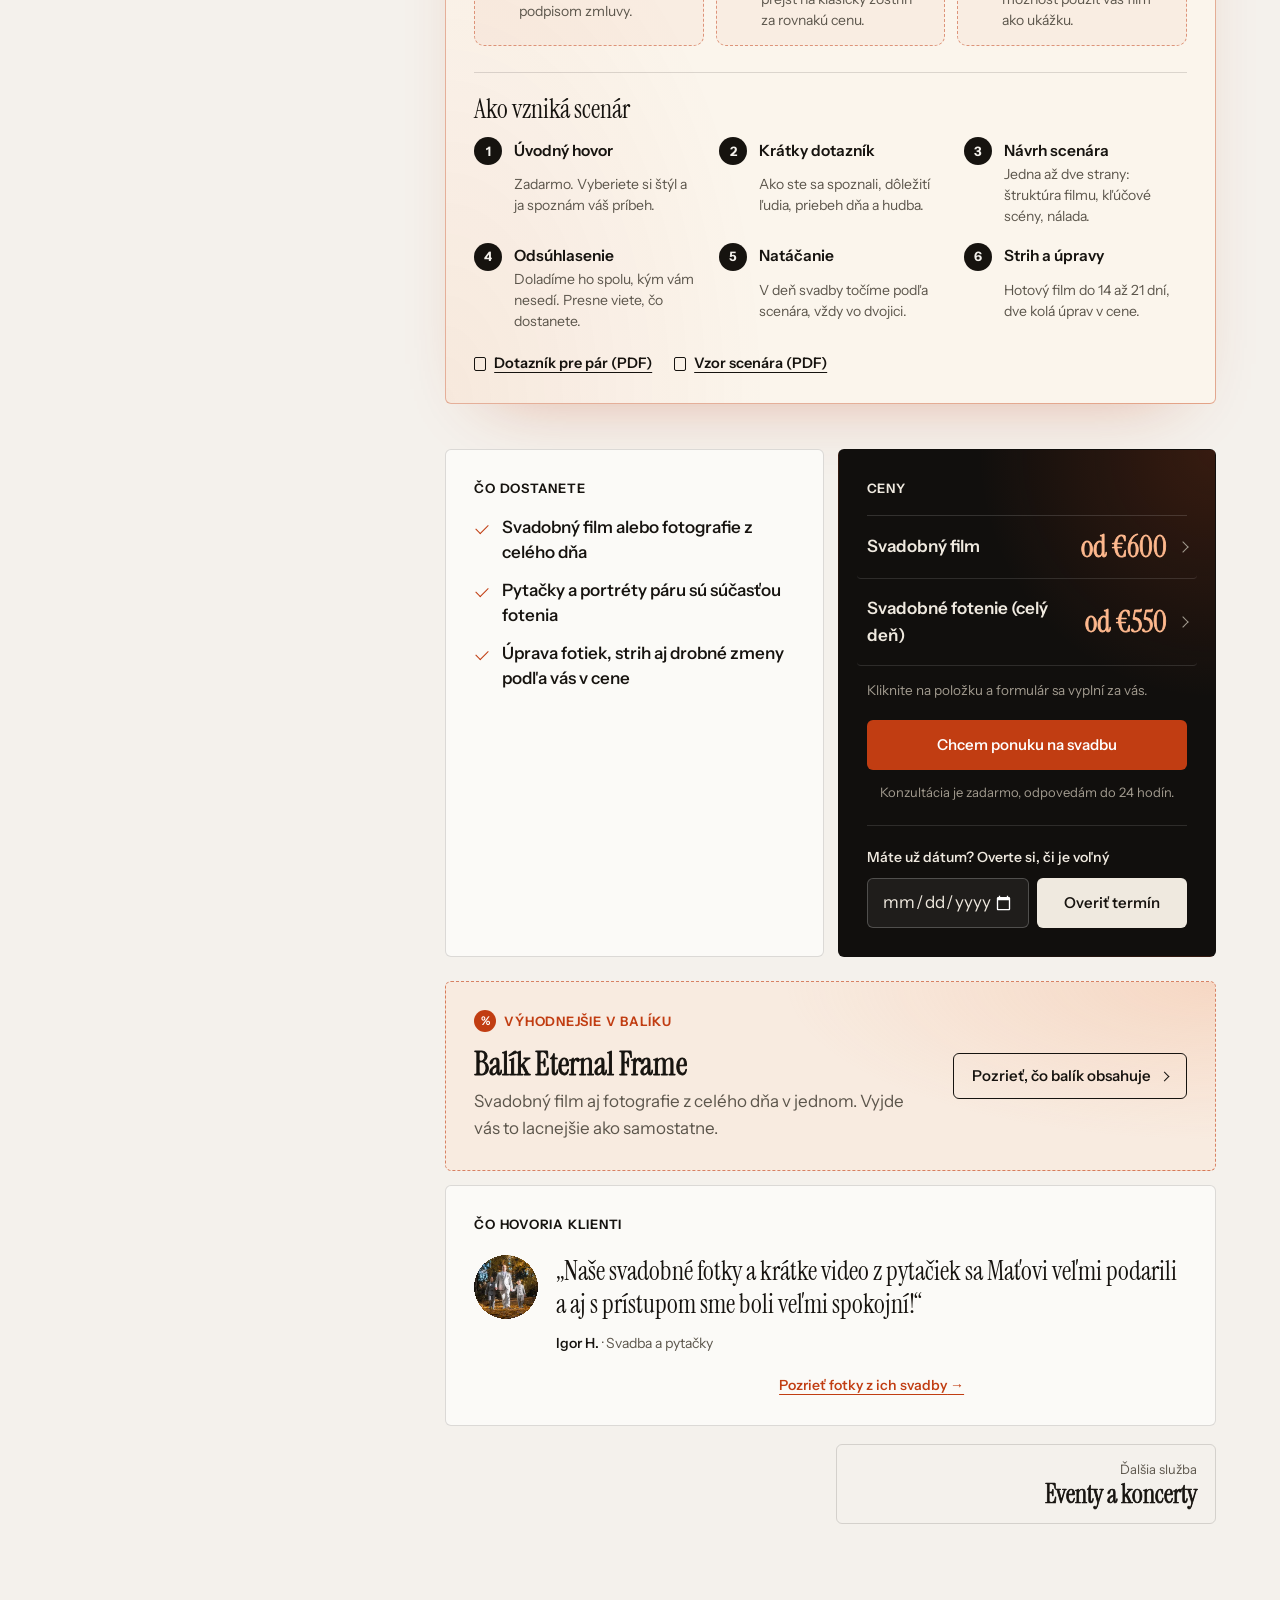
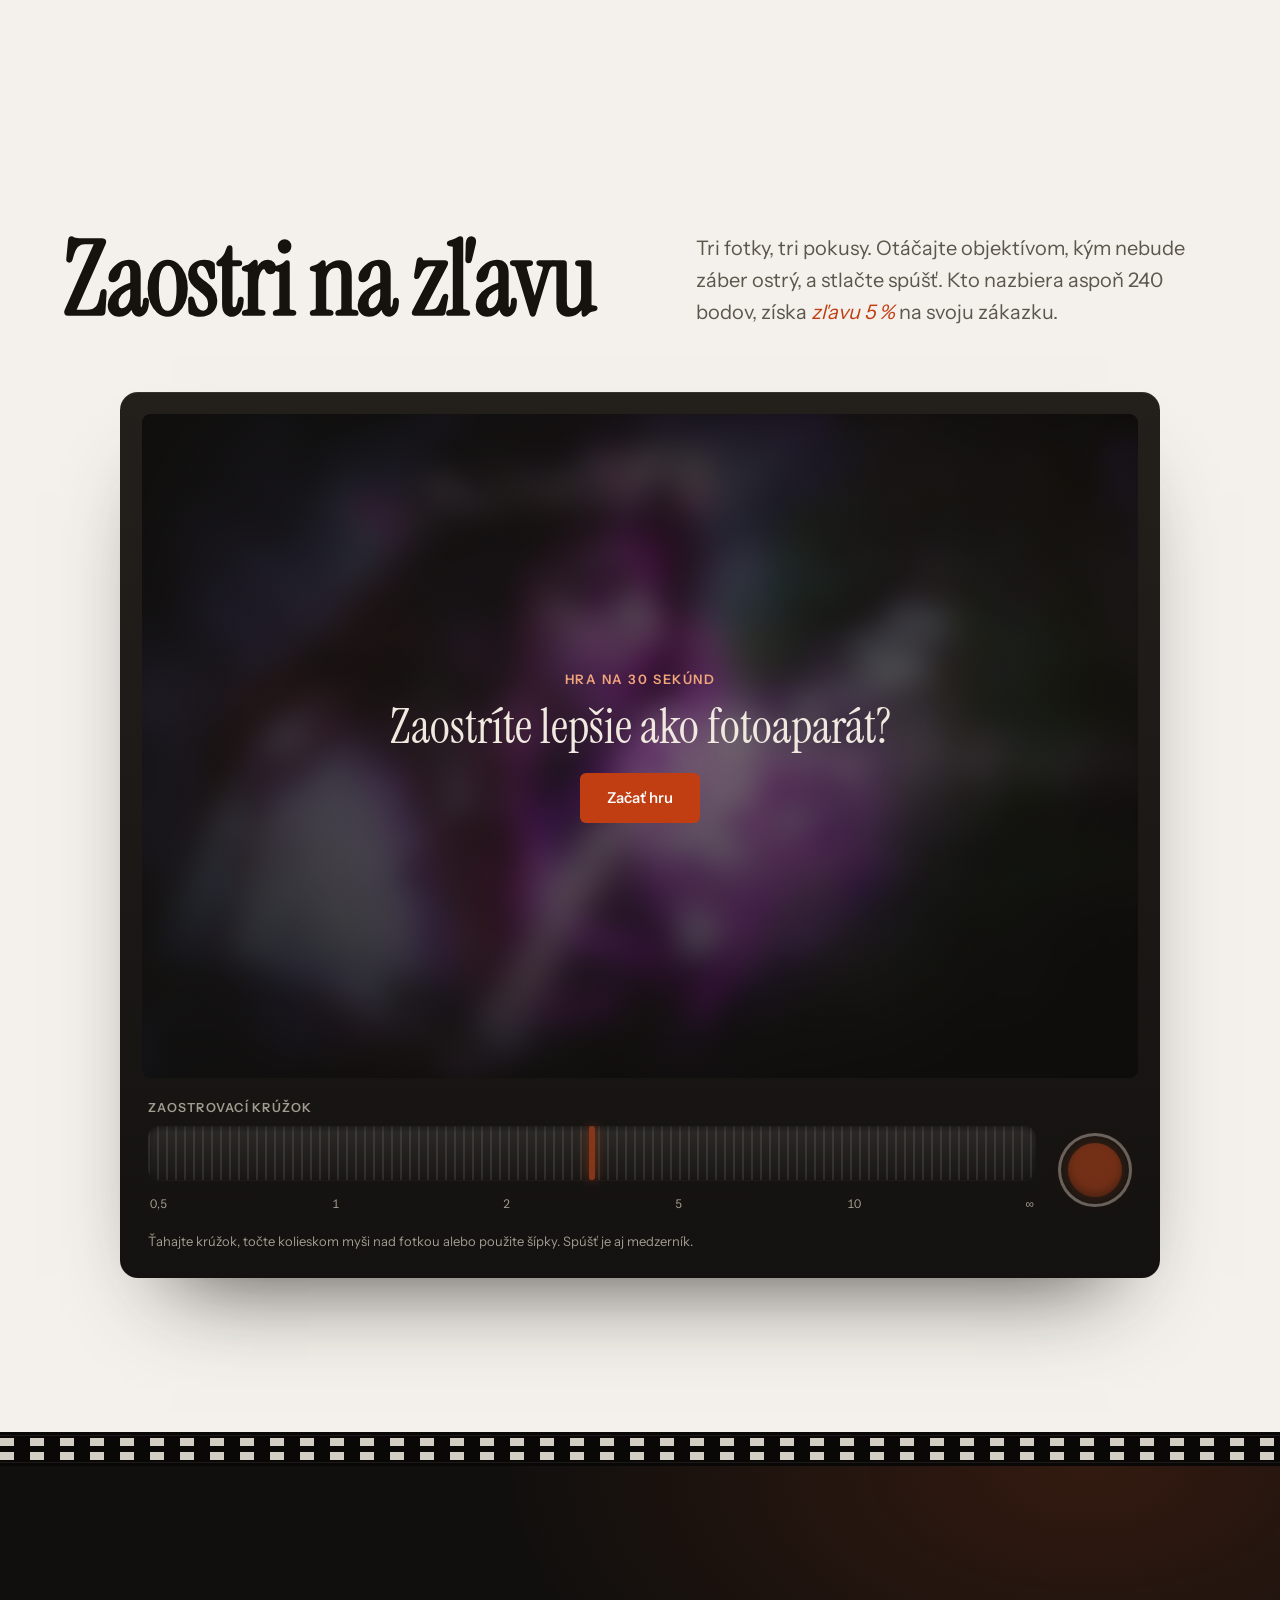
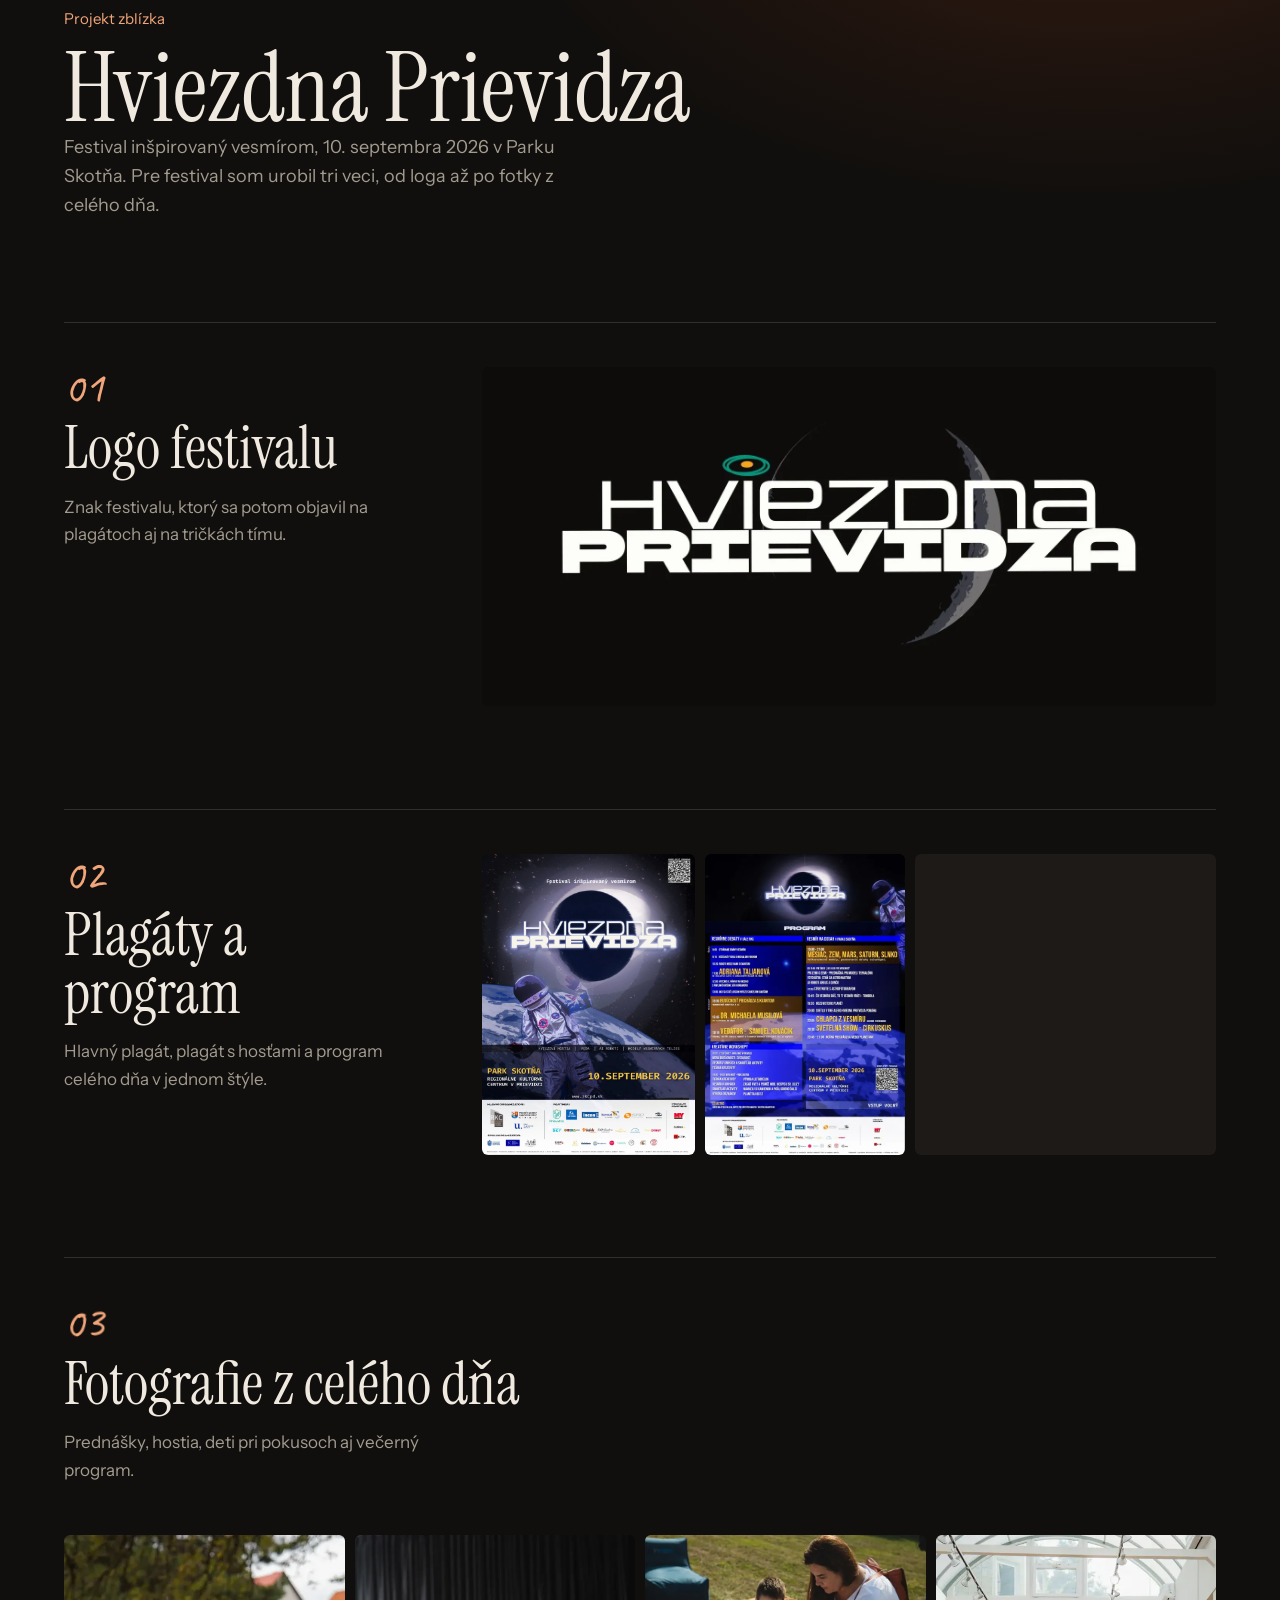
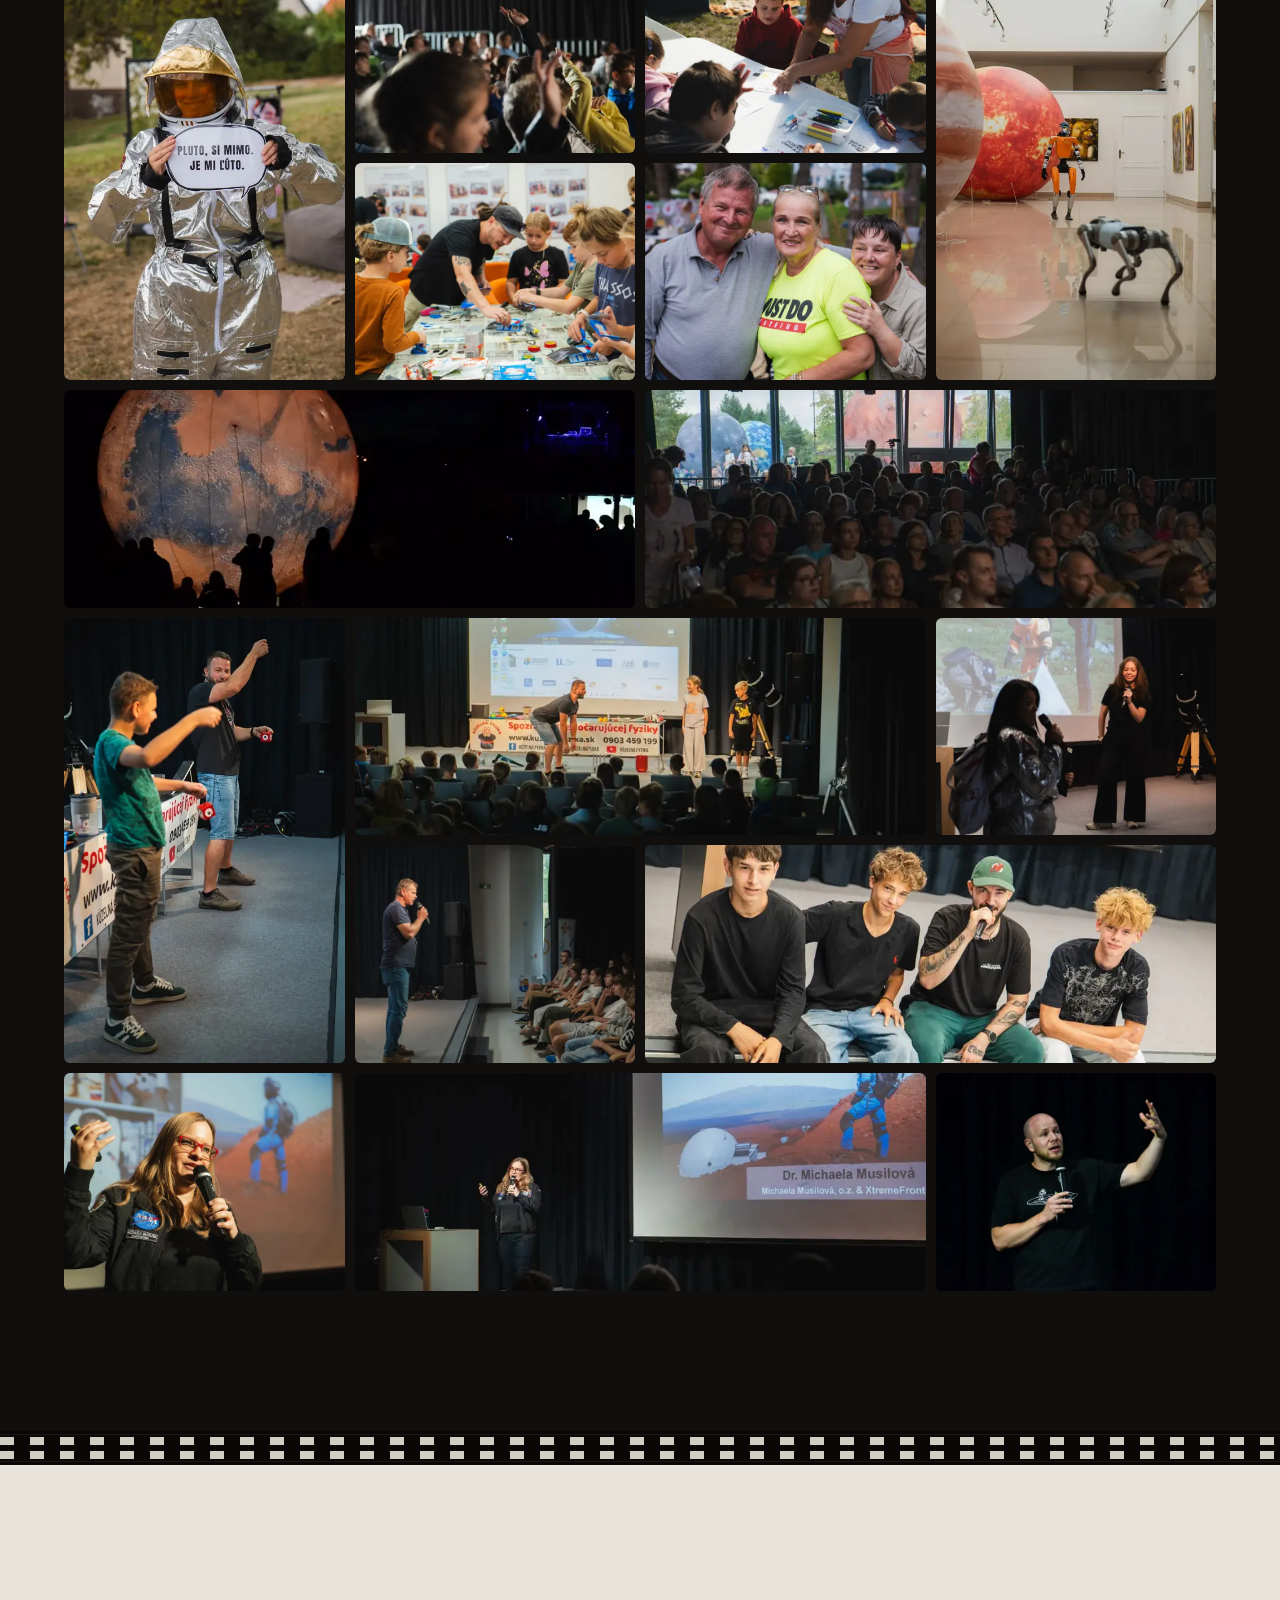
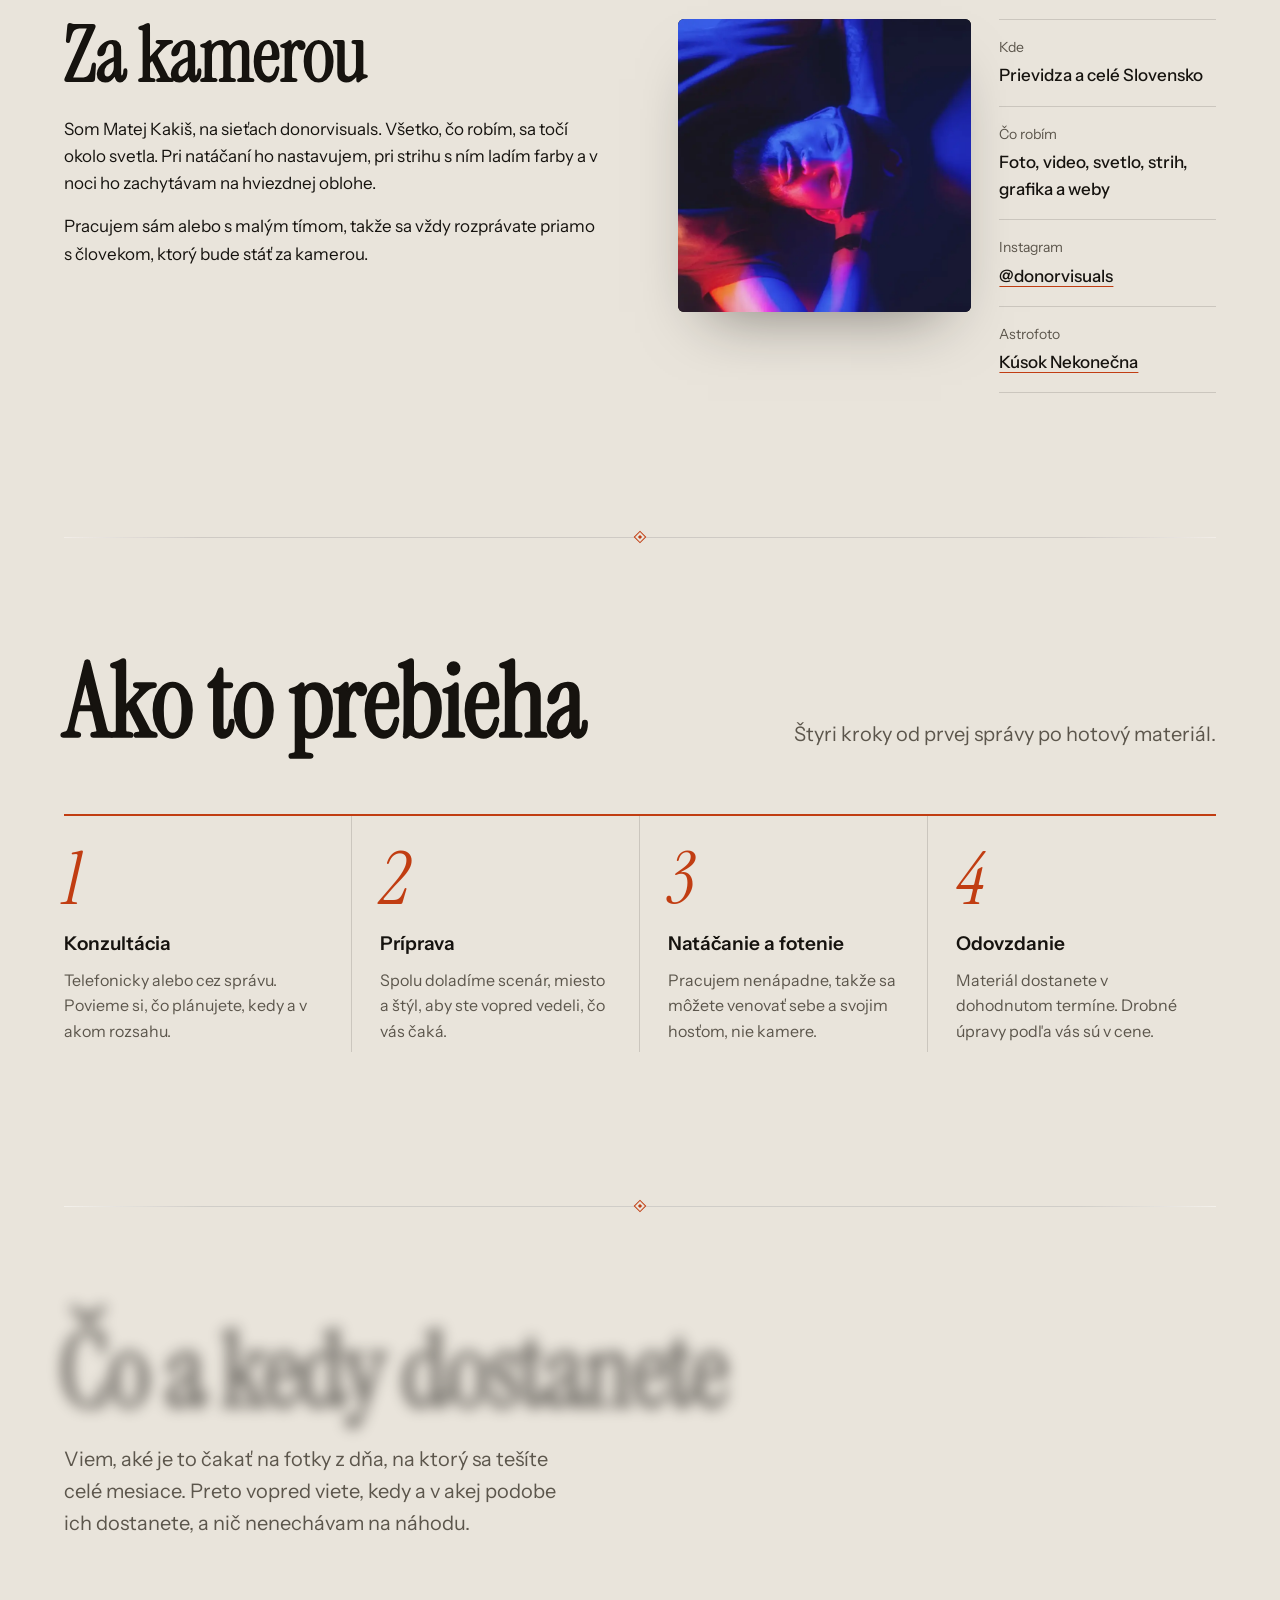
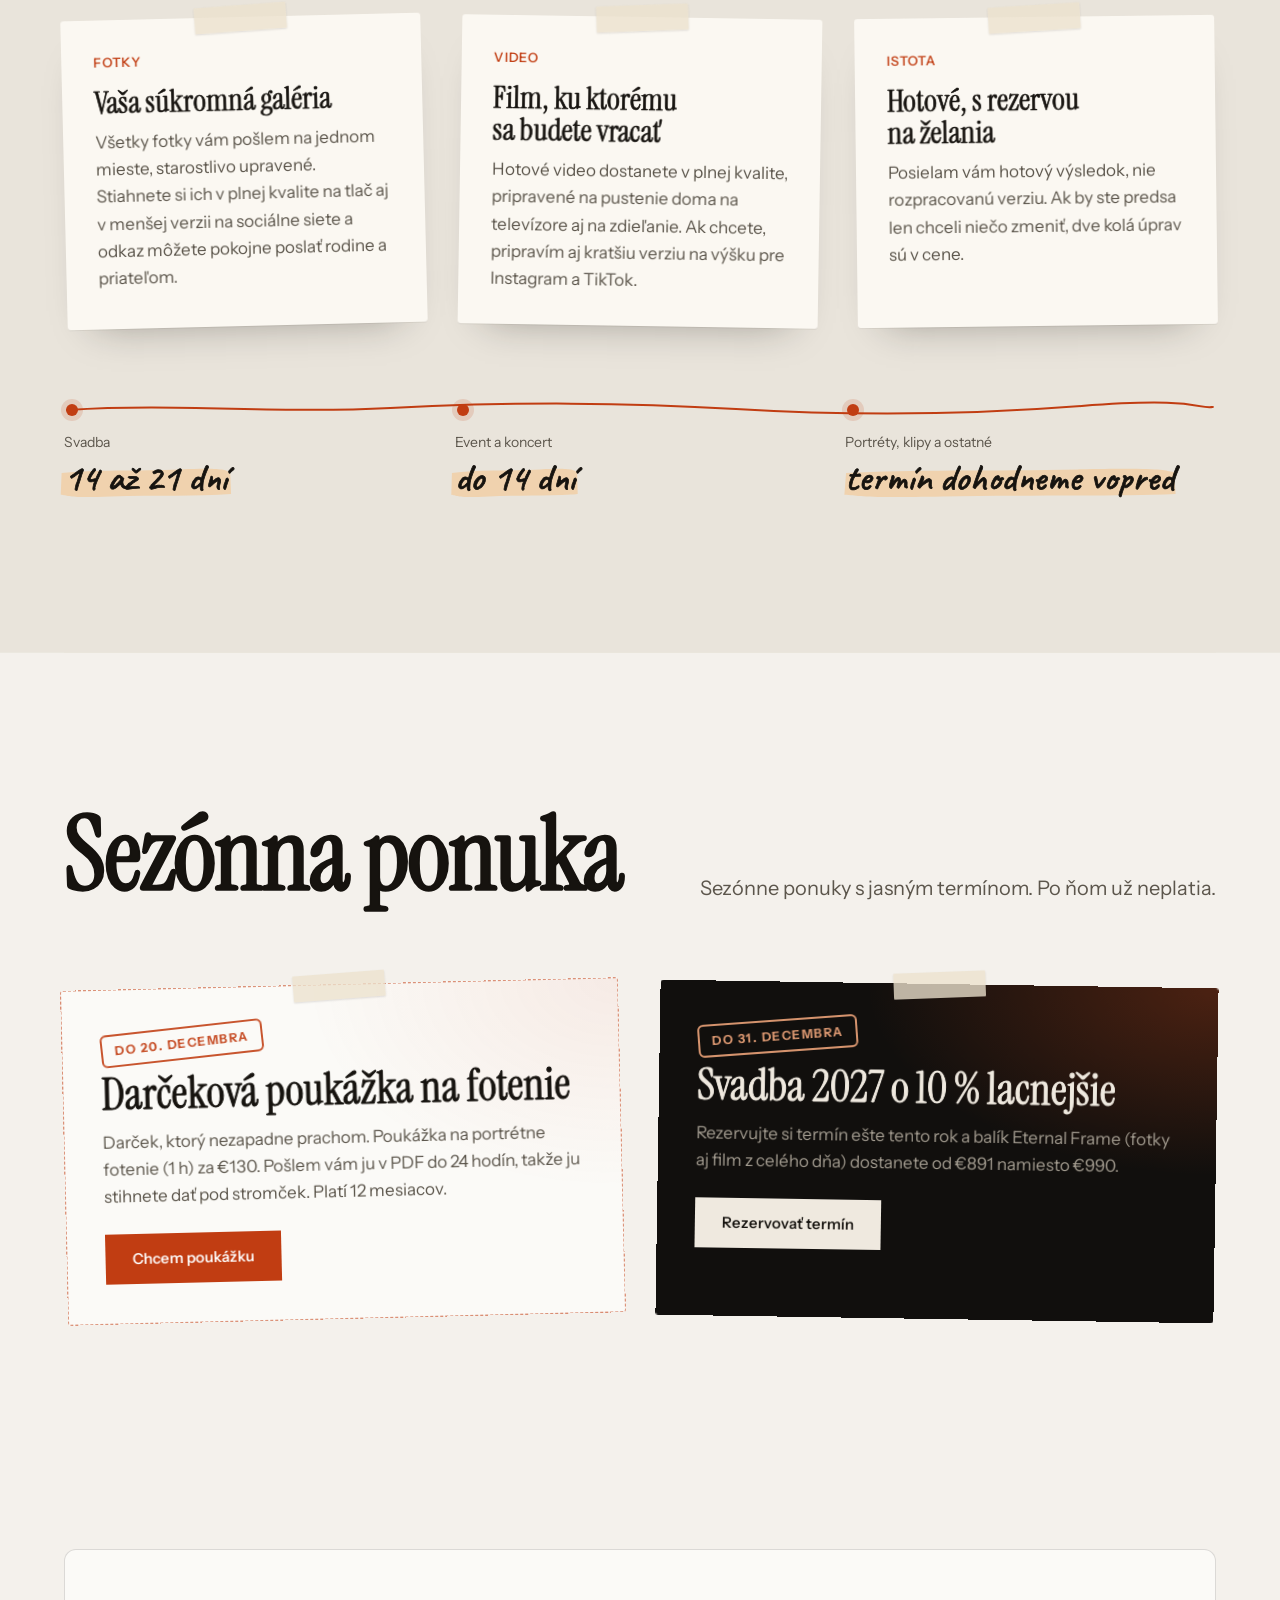
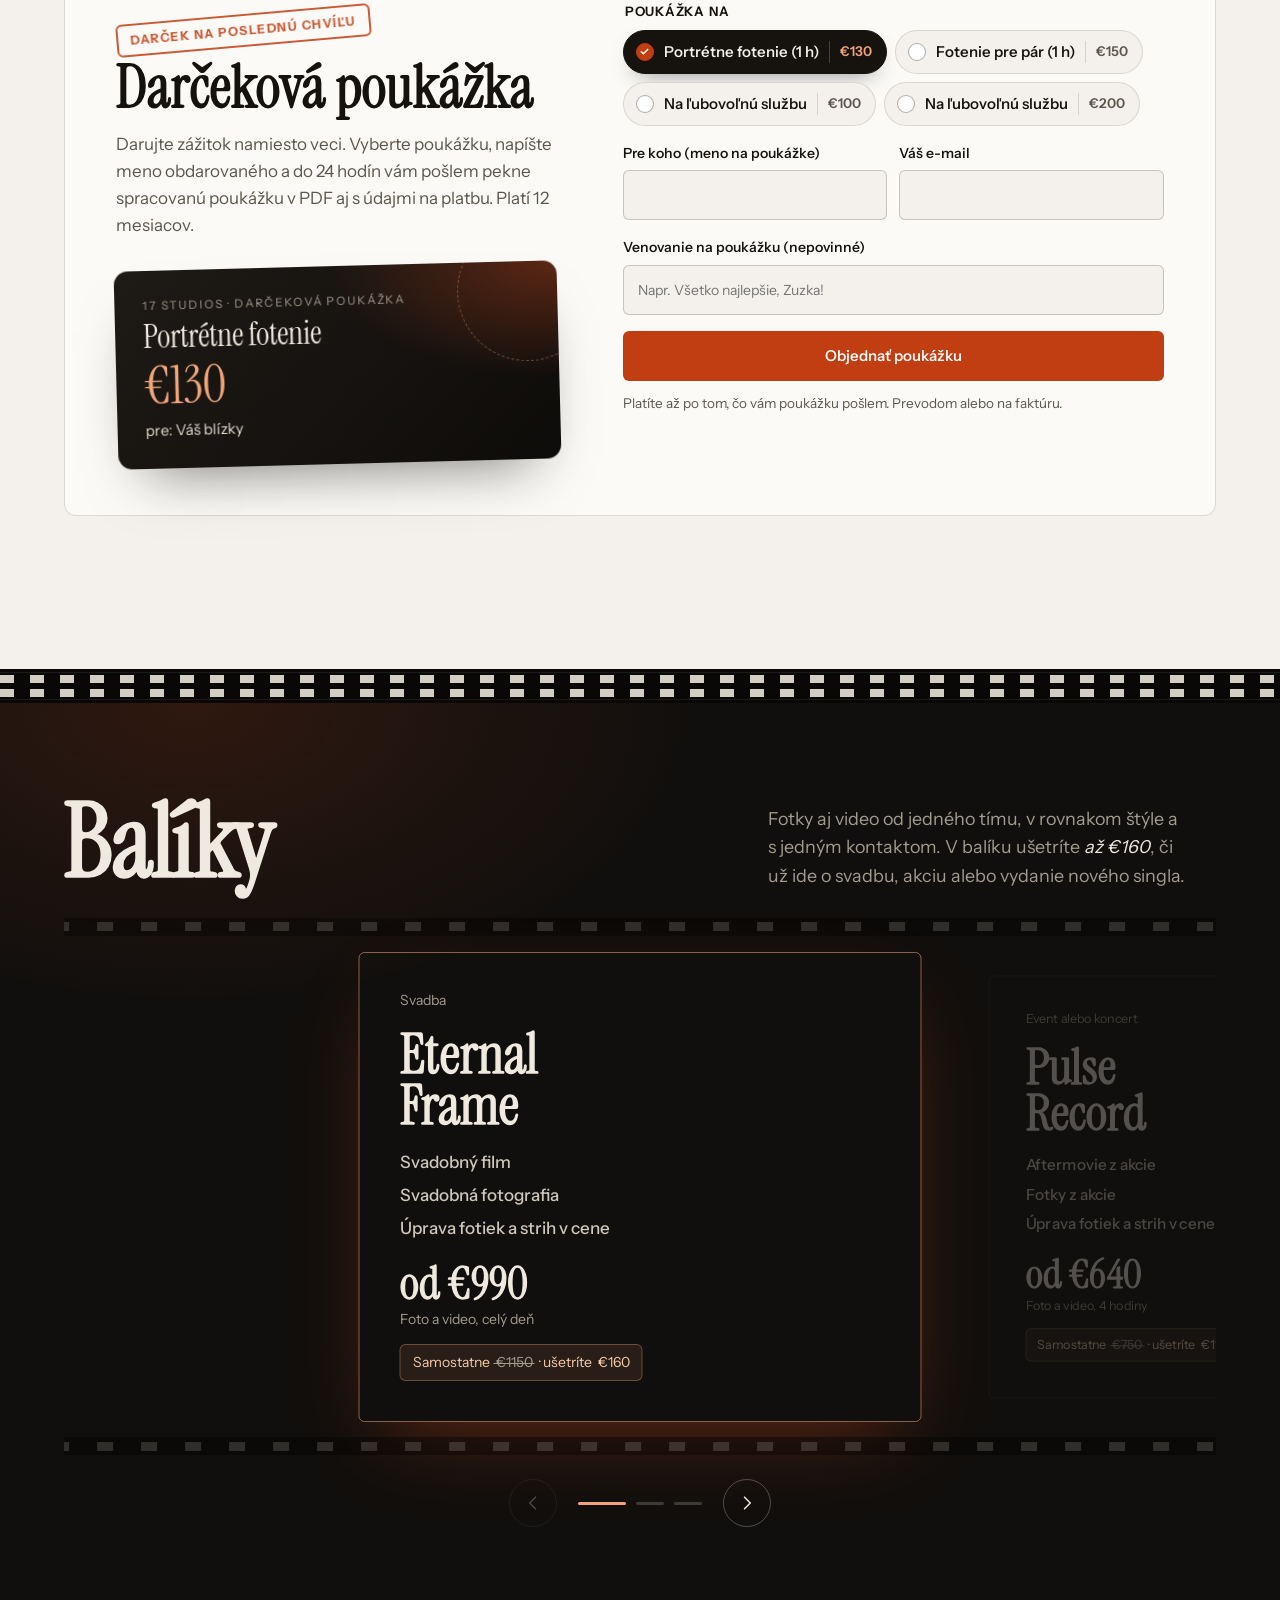
==== commit 4fb0e451: "pohyblive nahlady" ====
--- a/17STUDIOS.EU/index.html
+++ b/17STUDIOS.EU/index.html
@@ -630,7 +630,7 @@
         </div>
         <div class="bento" aria-labelledby="bento-title">
             <h3 class="bento-k" id="bento-title">Ďalšie práce</h3>
-            <article class="bento-tile bt-a">
+            <article class="bento-tile bt-a" data-prev="prev/svadby_vavrovci.mp4">
                 <img src="thumbs/svadby_vavrovci.webp" alt="" loading="lazy" decoding="async">
                 <div class="bt-body"><p class="bt-k">Svadobný film</p><h4>Svadba Vavrovcov</h4><p>Krátky film z ich svadobného dňa, od príprav po prvý tanec.</p>
                 <button type="button" class="bt-go" data-cat="svadby" data-tile='[data-vid="svadby_vavrovci.mp4"]'>Pozrieť film</button></div>
@@ -640,7 +640,7 @@
                 <div class="bt-body"><p class="bt-k">Festival · 1 500 ľudí</p><h4>Hviezdna Prievidza</h4><p>Logo, plagáty, program aj fotky z celého dňa.</p>
                 <a class="bt-go" href="#hviezdna-prievidza">Pozrieť projekt</a></div>
             </article>
-            <article class="bento-tile bt-c">
+            <article class="bento-tile bt-c" data-prev="prev/hudba_pbd_erase.mp4">
                 <img src="thumbs/hudba_pbd_erase.webp" alt="" loading="lazy" decoding="async">
                 <div class="bt-body"><p class="bt-k">Hudobná upútavka</p><h4>PBD × Donor – Erase</h4><p>Krátky klip pre Instagram.</p>
                 <button type="button" class="bt-go" data-cat="hudba" data-tile='[data-vid="hudba_pbd_erase.mp4"]'>Pozrieť klip</button></div>
@@ -696,7 +696,7 @@
                     <div class="cat-box cat-box-gallery">
                         <h4 class="cat-box-k">Ukážky práce</h4>
                         <div class="cat-gallery" data-group="svadby">
-                        <a class="cat-tile" data-vid="svadby_vavrovci.mp4" data-poster="svadby_vavrovci.webp" data-title="Svadba Vavrovcov, ukážka filmu"></a>
+                        <a class="cat-tile" data-vid="svadby_vavrovci.mp4" data-prev="prev/svadby_vavrovci.mp4" data-poster="svadby_vavrovci.webp" data-title="Svadba Vavrovcov, ukážka filmu"></a>
                         <a class="cat-tile" data-img="svadby_1.webp"></a>
                         <a class="cat-tile" data-img="svadby_2.webp"></a>
                         <a class="cat-tile" data-img="svadby_3.webp"></a>
@@ -892,7 +892,7 @@
                         <div class="cat-gallery" data-group="hudba">
                         <a class="cat-tile" data-title="SCERO — Pavučina Lží" data-yt="JTvWrASemTU"></a>
                         <a class="cat-tile" data-title="Po stopách spomienok" data-yt="vMazDgh0wMo"></a>
-                        <a class="cat-tile" data-vid="hudba_pbd_erase.mp4" data-poster="hudba_pbd_erase.webp" data-vertical data-title="PBD × Donor – Erase, video aj hudba"></a>
+                        <a class="cat-tile" data-vid="hudba_pbd_erase.mp4" data-prev="prev/hudba_pbd_erase.mp4" data-poster="hudba_pbd_erase.webp" data-vertical data-title="PBD × Donor – Erase, video aj hudba"></a>
                         <a class="cat-tile" data-img="hudba_1.webp"></a>
                         <a class="cat-tile" data-img="hudba_2.webp"></a>
                         <a class="cat-tile" data-img="hudba_3.webp"></a>
--- a/17STUDIOS.EU/v3.css
+++ b/17STUDIOS.EU/v3.css
@@ -630,3 +630,6 @@
 @media (max-width: 480px) { .nav { gap: 8px; } .nav .logo { margin-right: auto; } .nav .snd { margin-right: 0; } }
 /* tmavý režim: kartičky Čoho sa nemusíte báť bez linajok */
 [data-theme="dark"] .worries-grid.desk .worry, [data-theme="dark"] .wf { background-image: none; }
+/* pohyblivé náhľady v úvodných oknách: pod textom aj pod stmavením */
+.bento-tile .cat-vprev { z-index: -2; filter: saturate(.92) brightness(.82); }
+.bento-tile.is-previewing .cat-vprev { opacity: 1; }
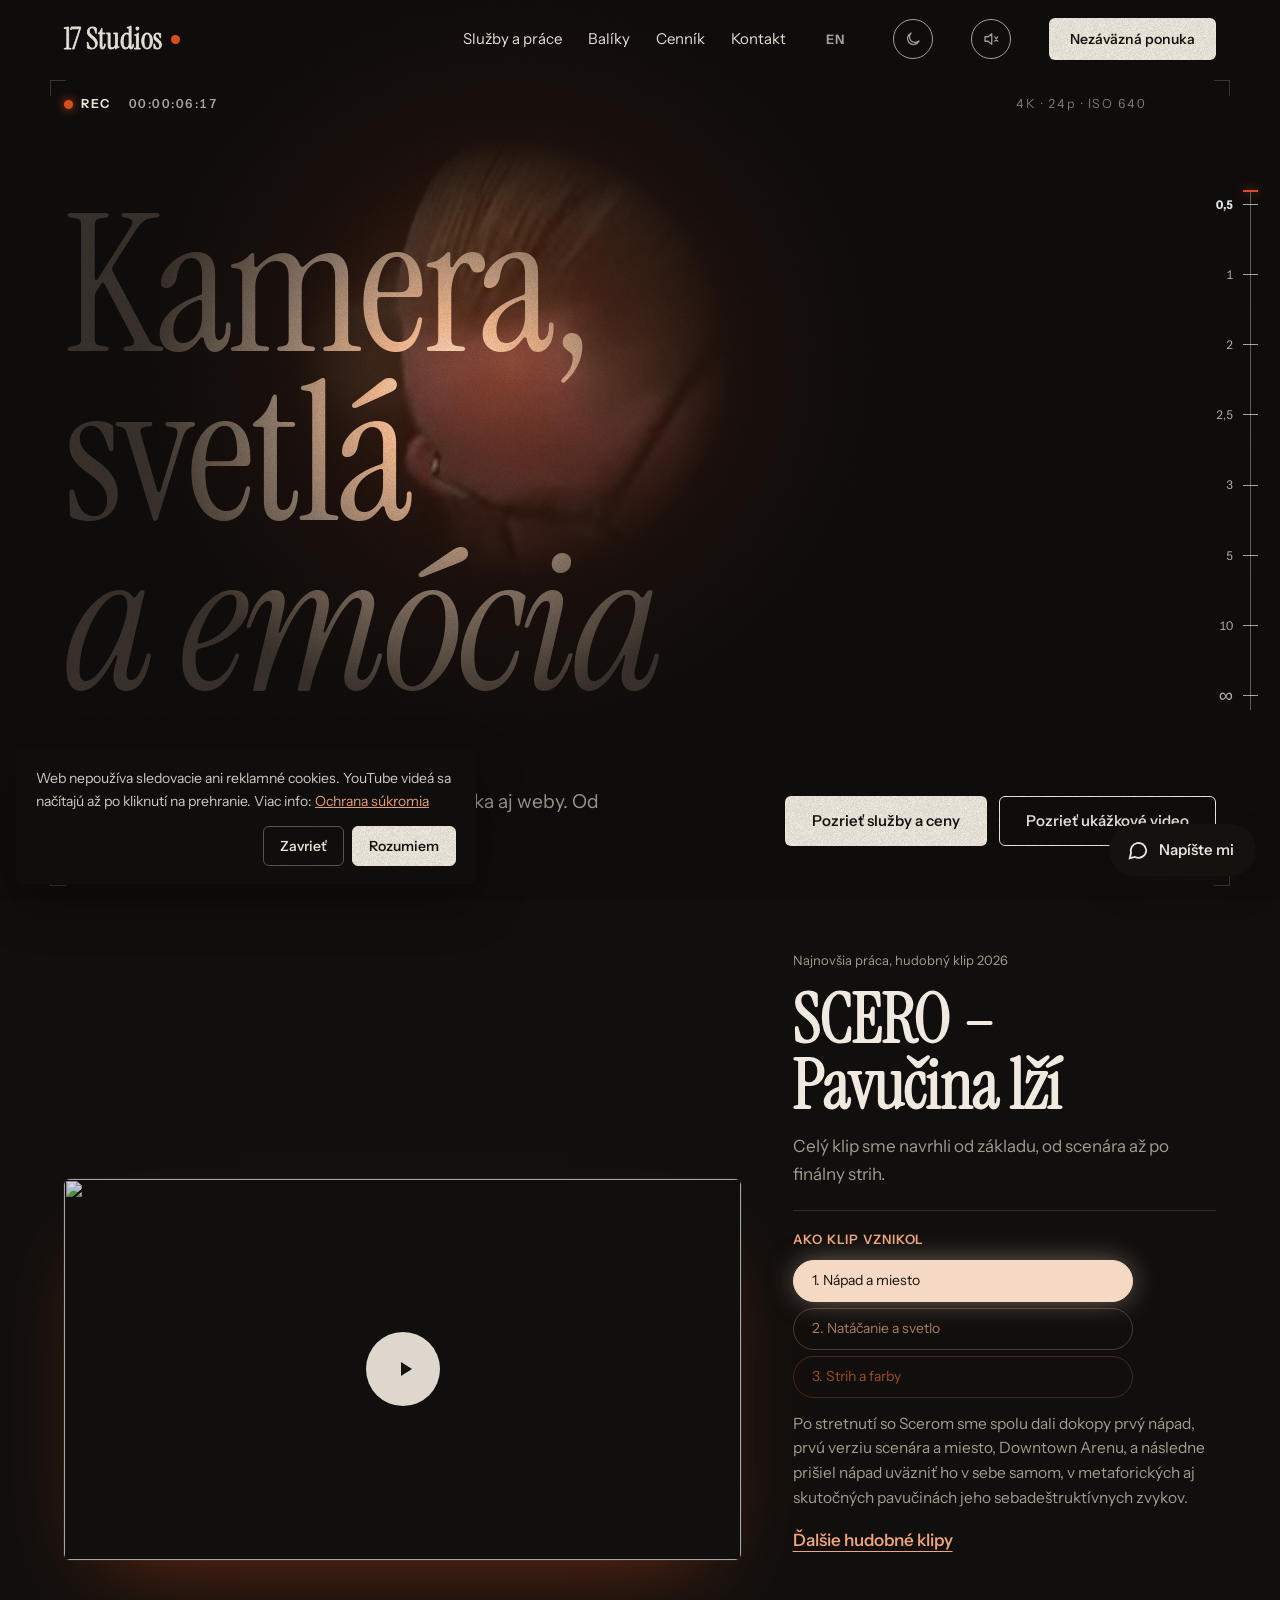
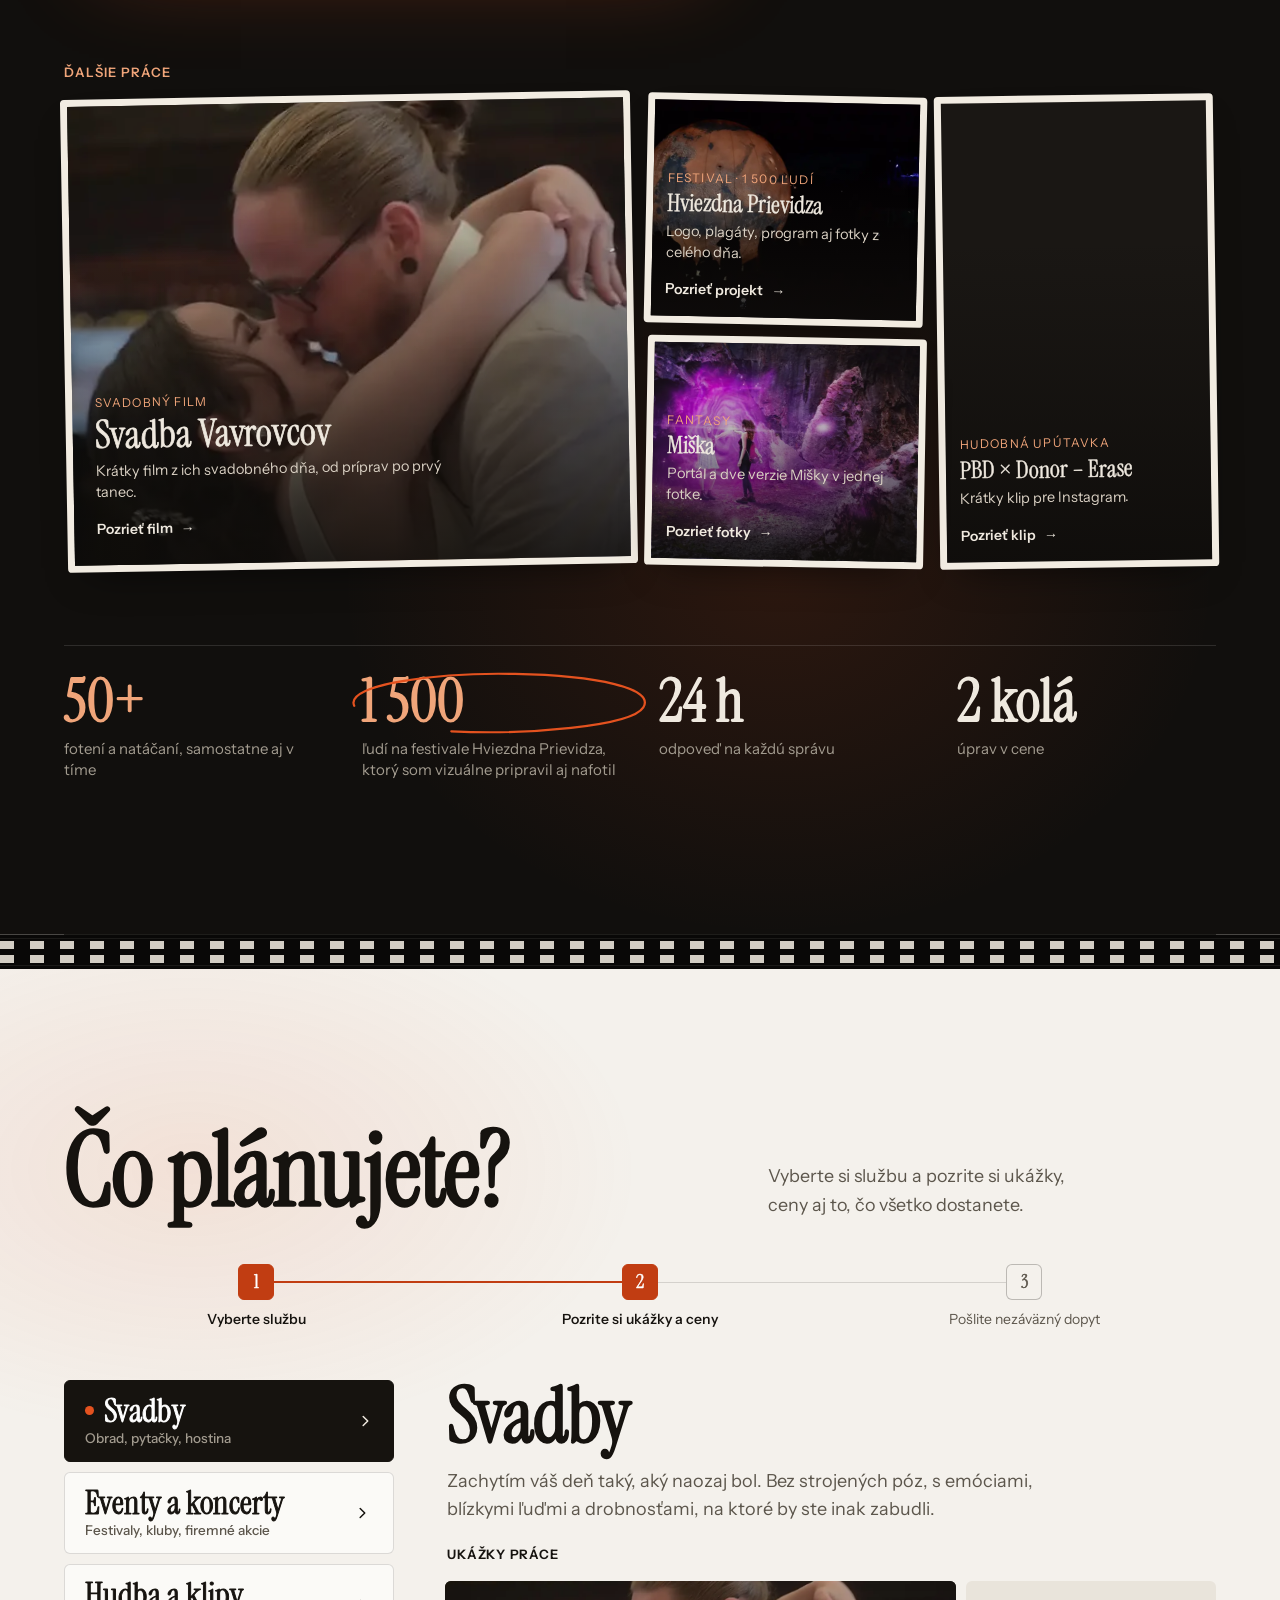
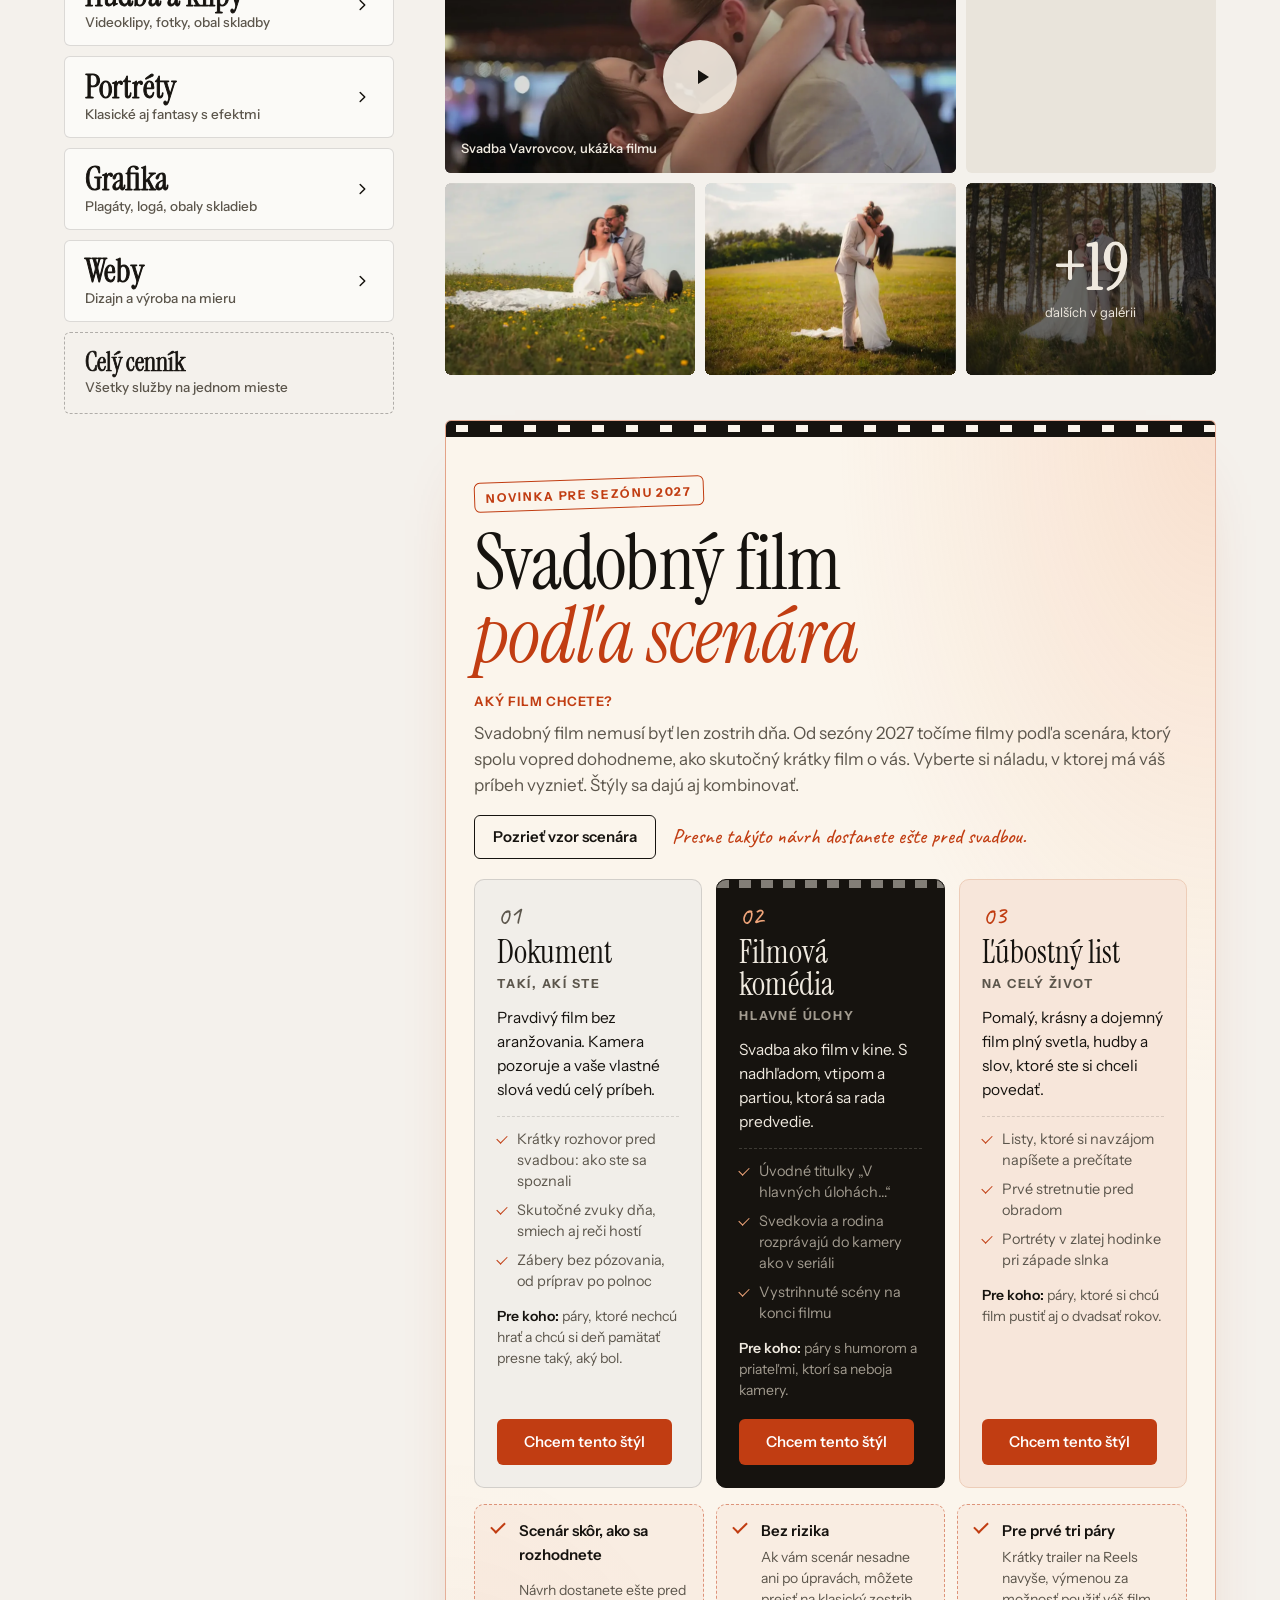
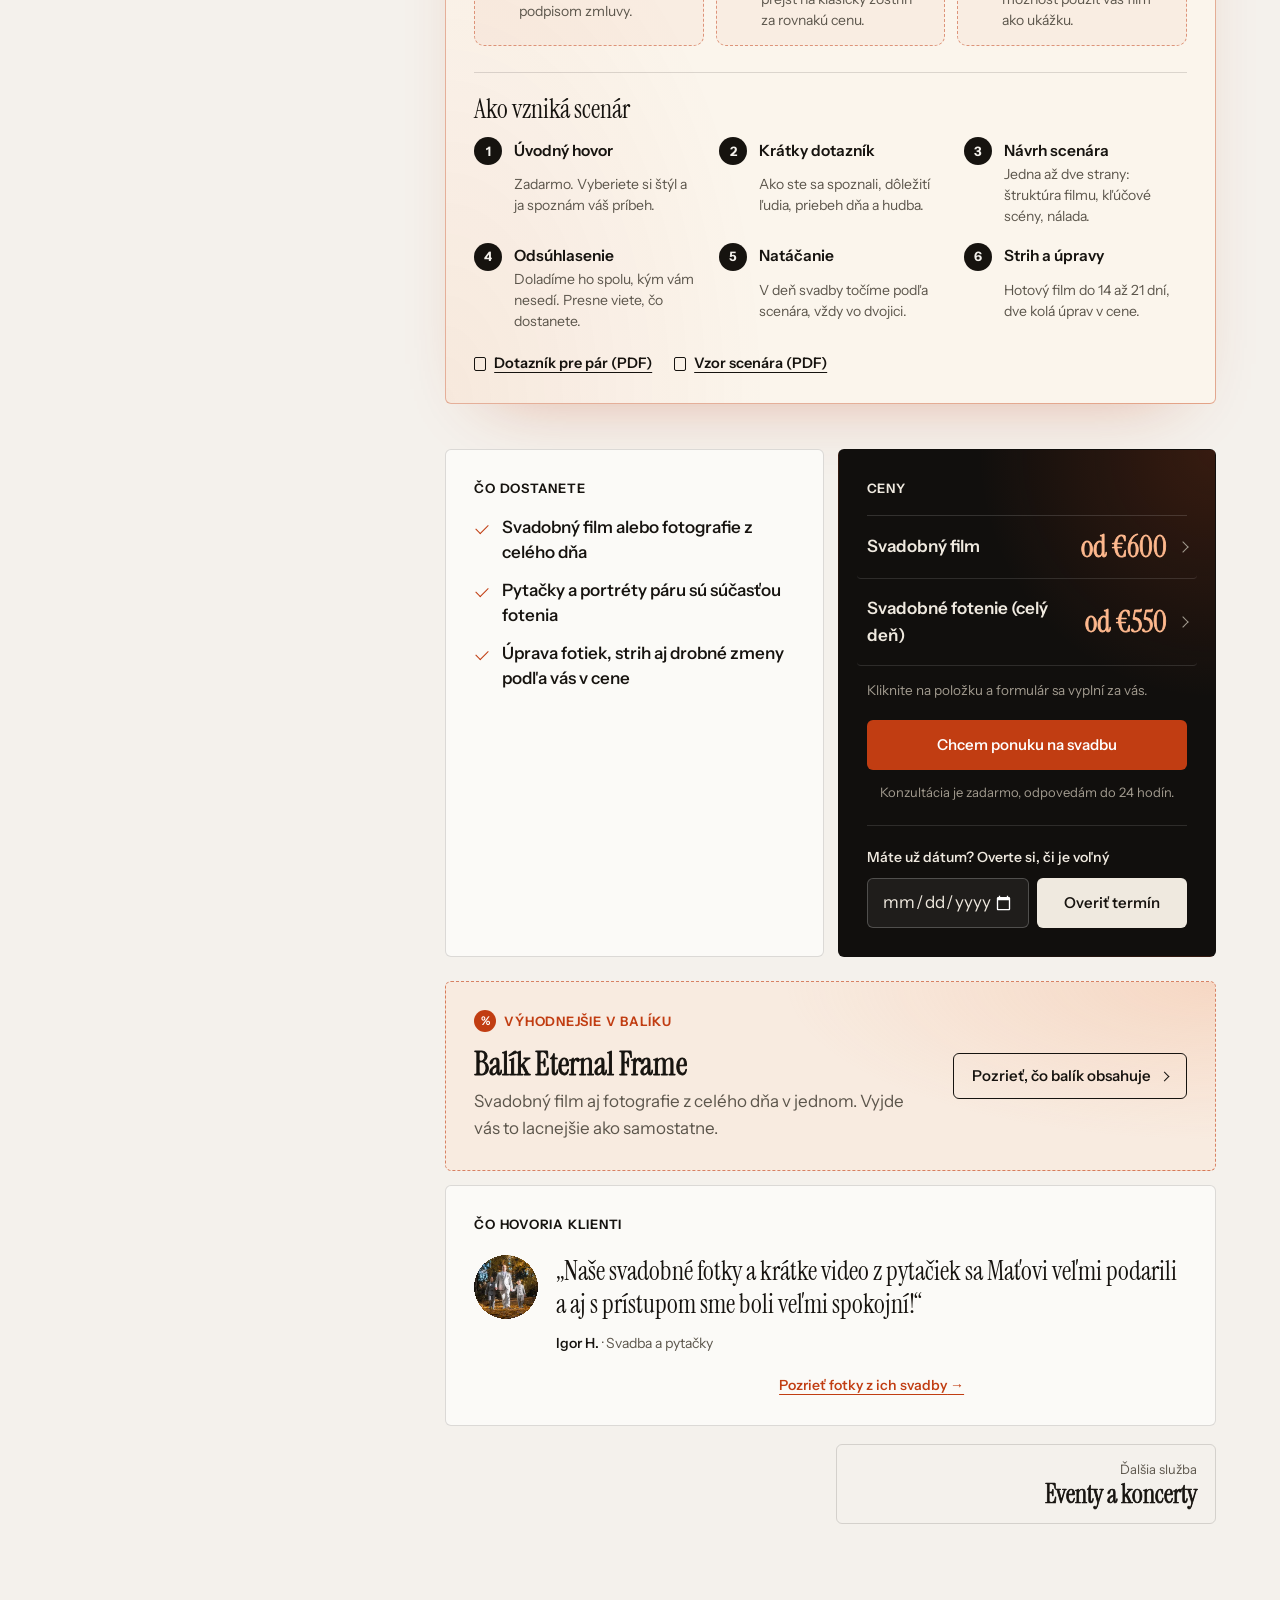
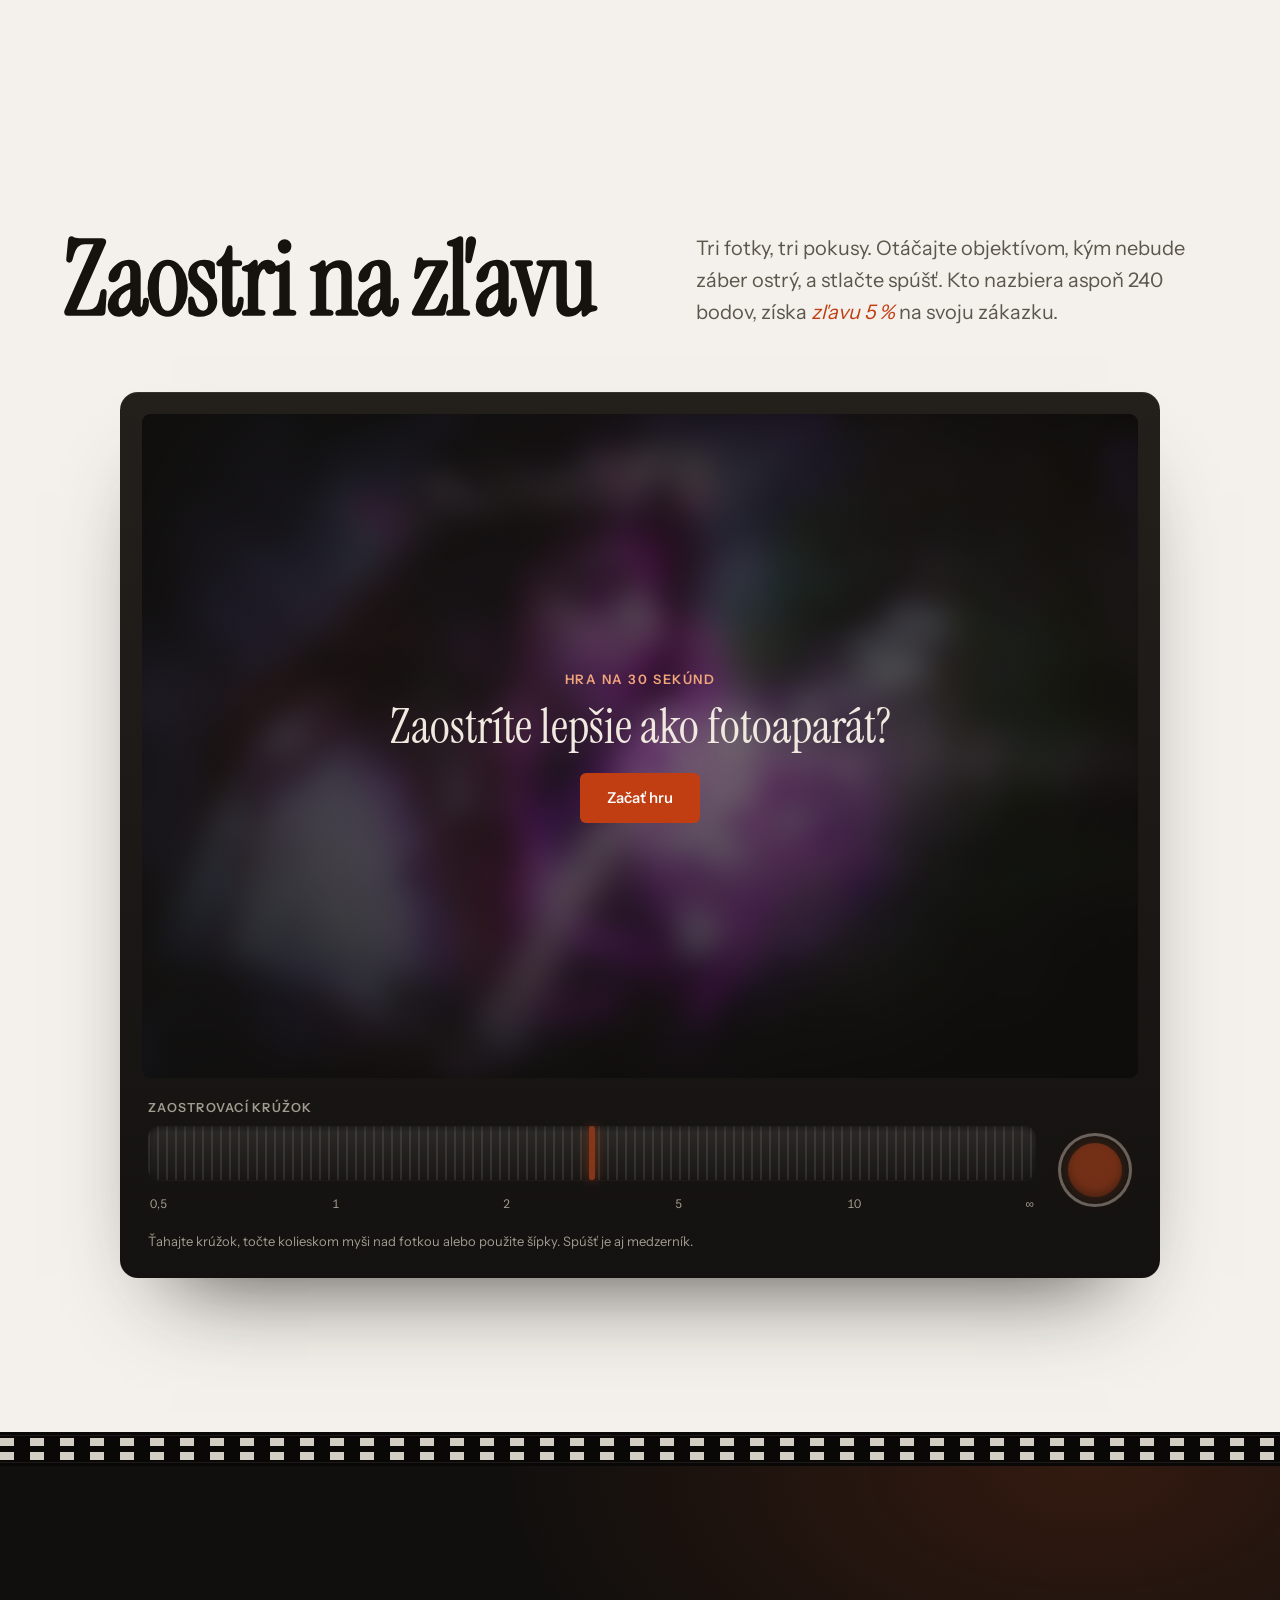
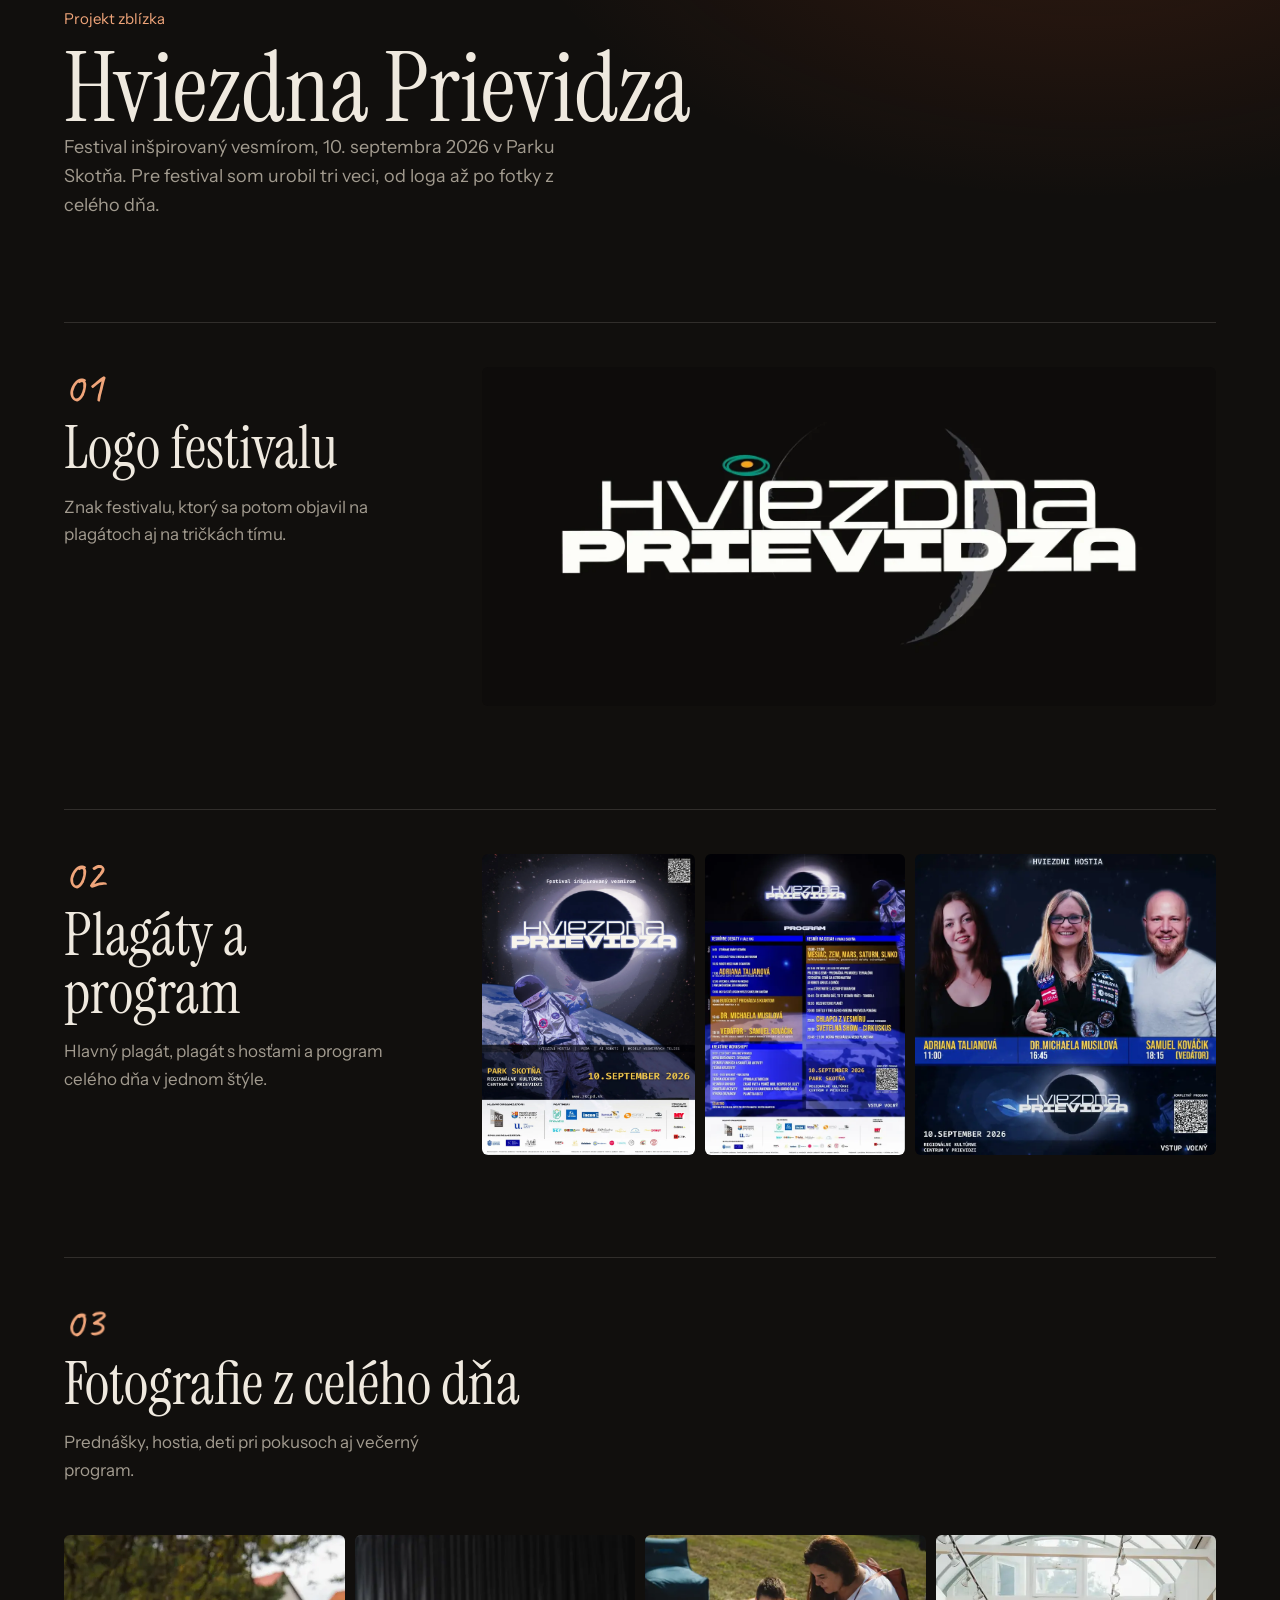
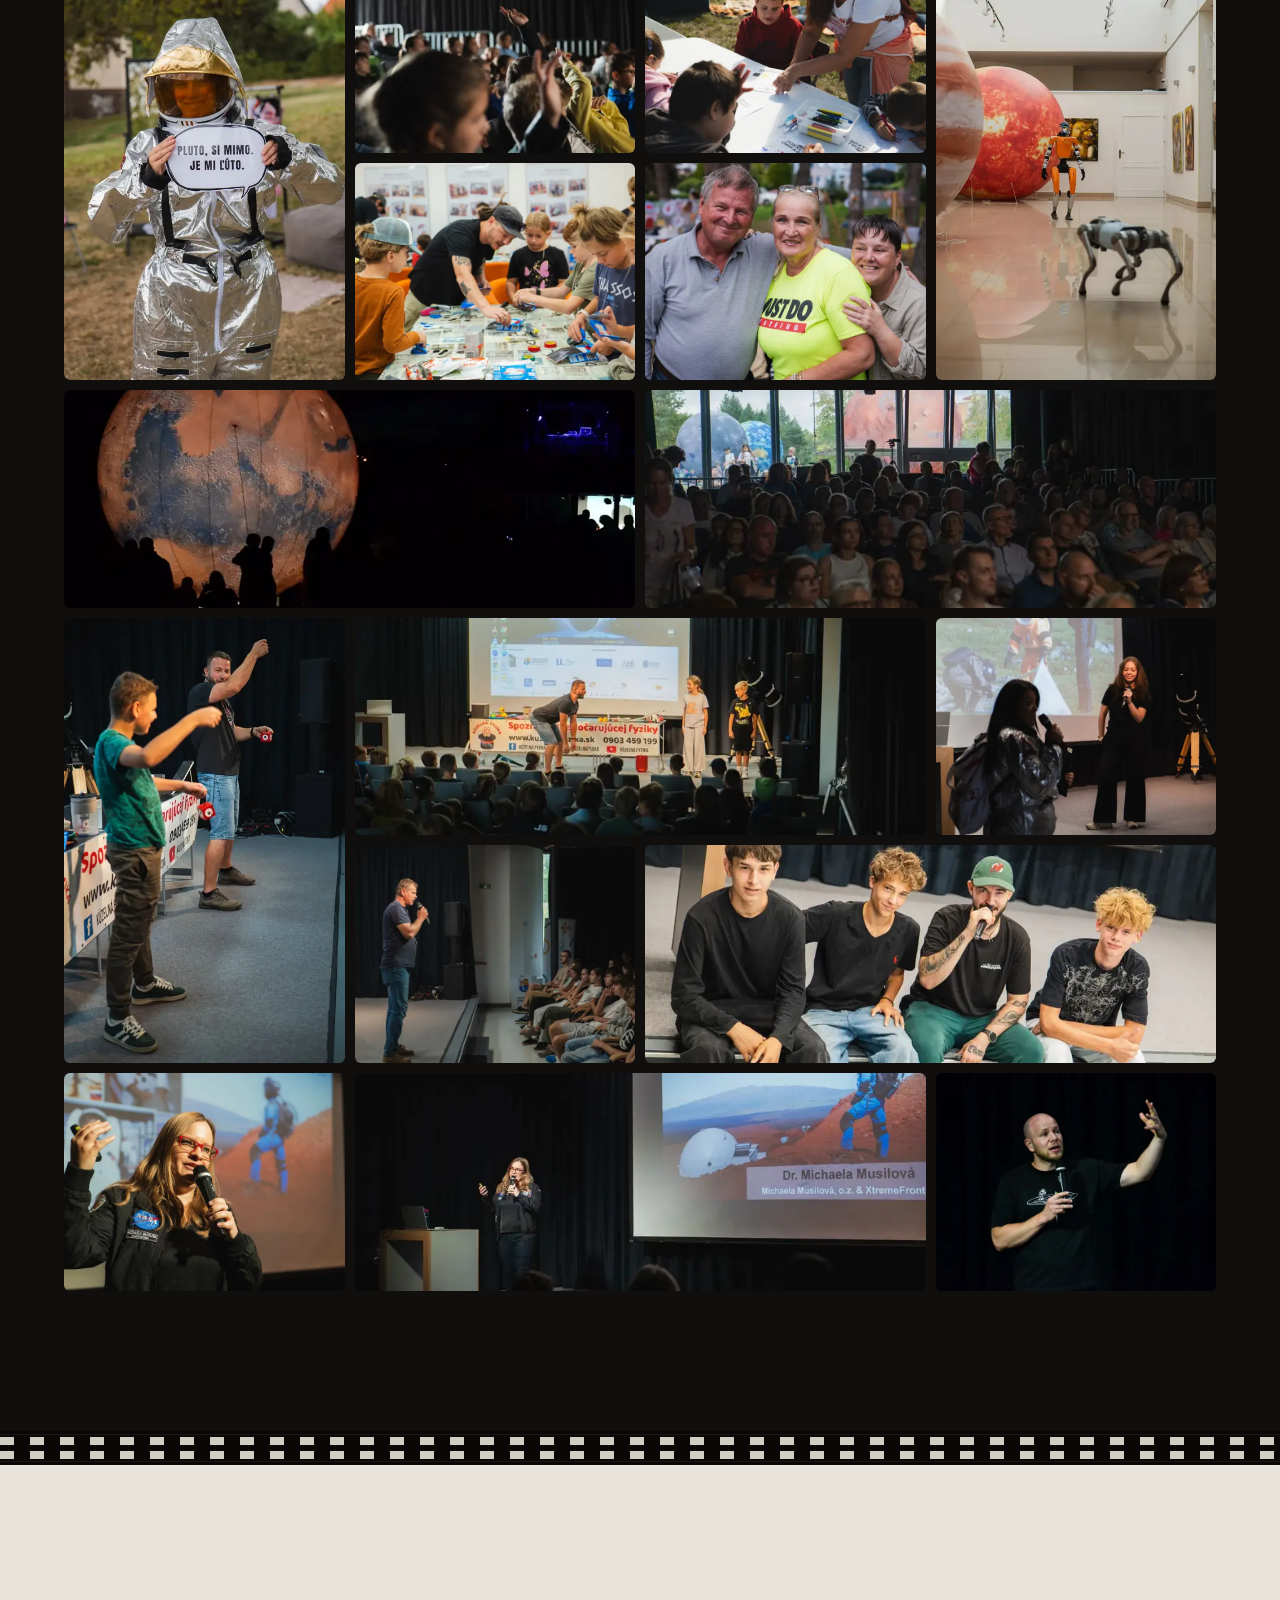
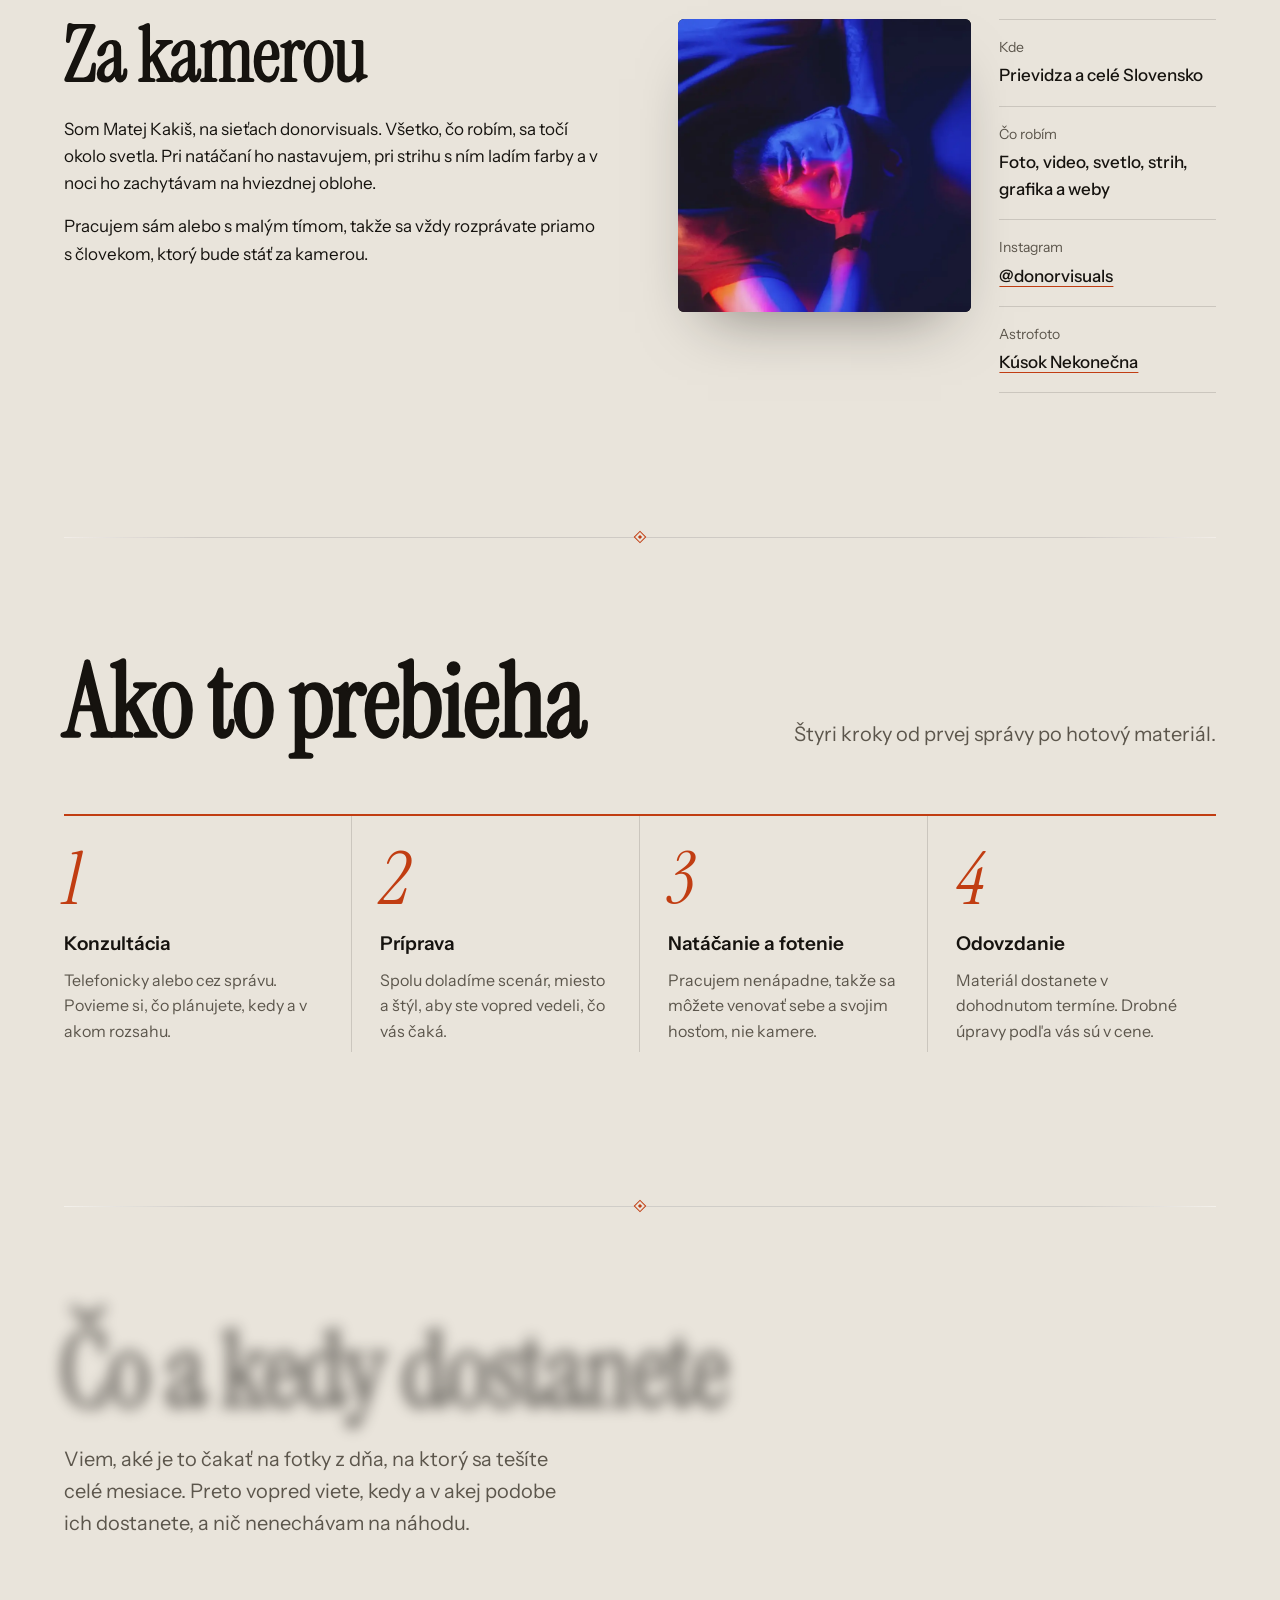
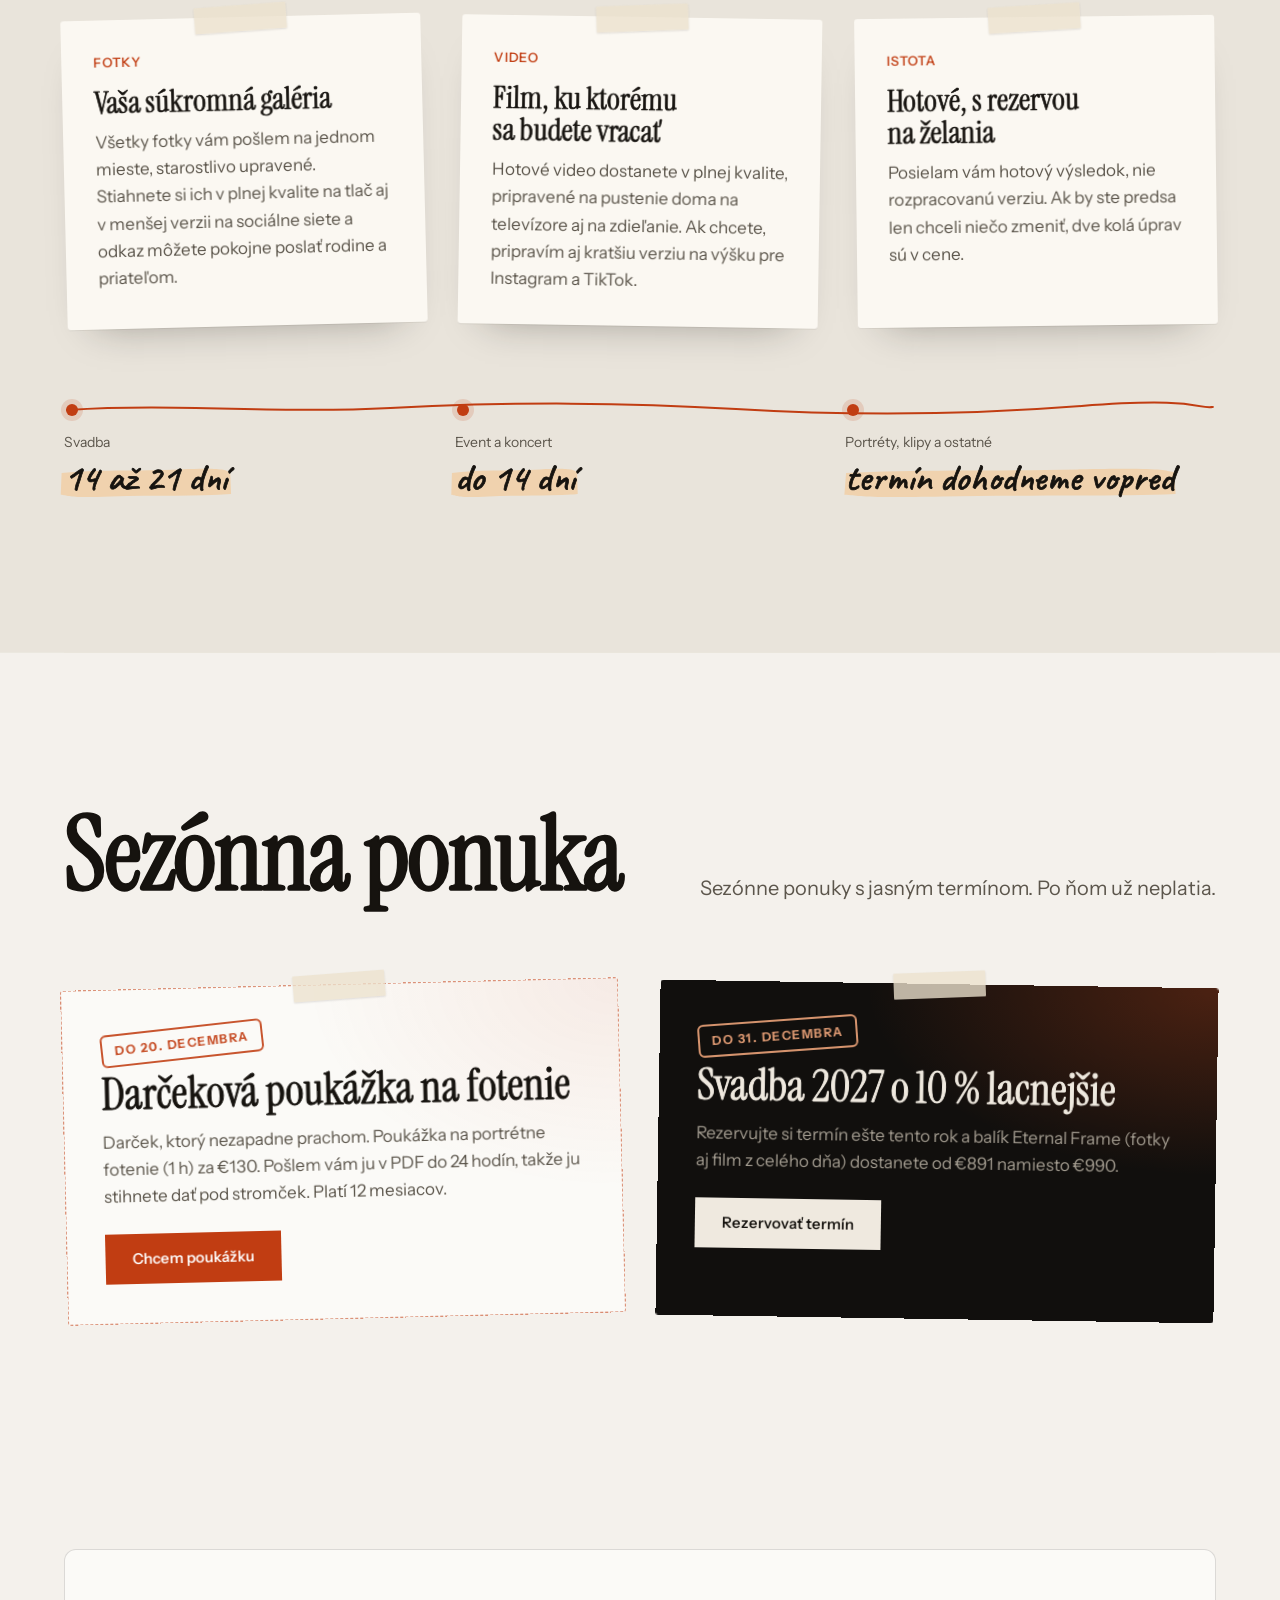
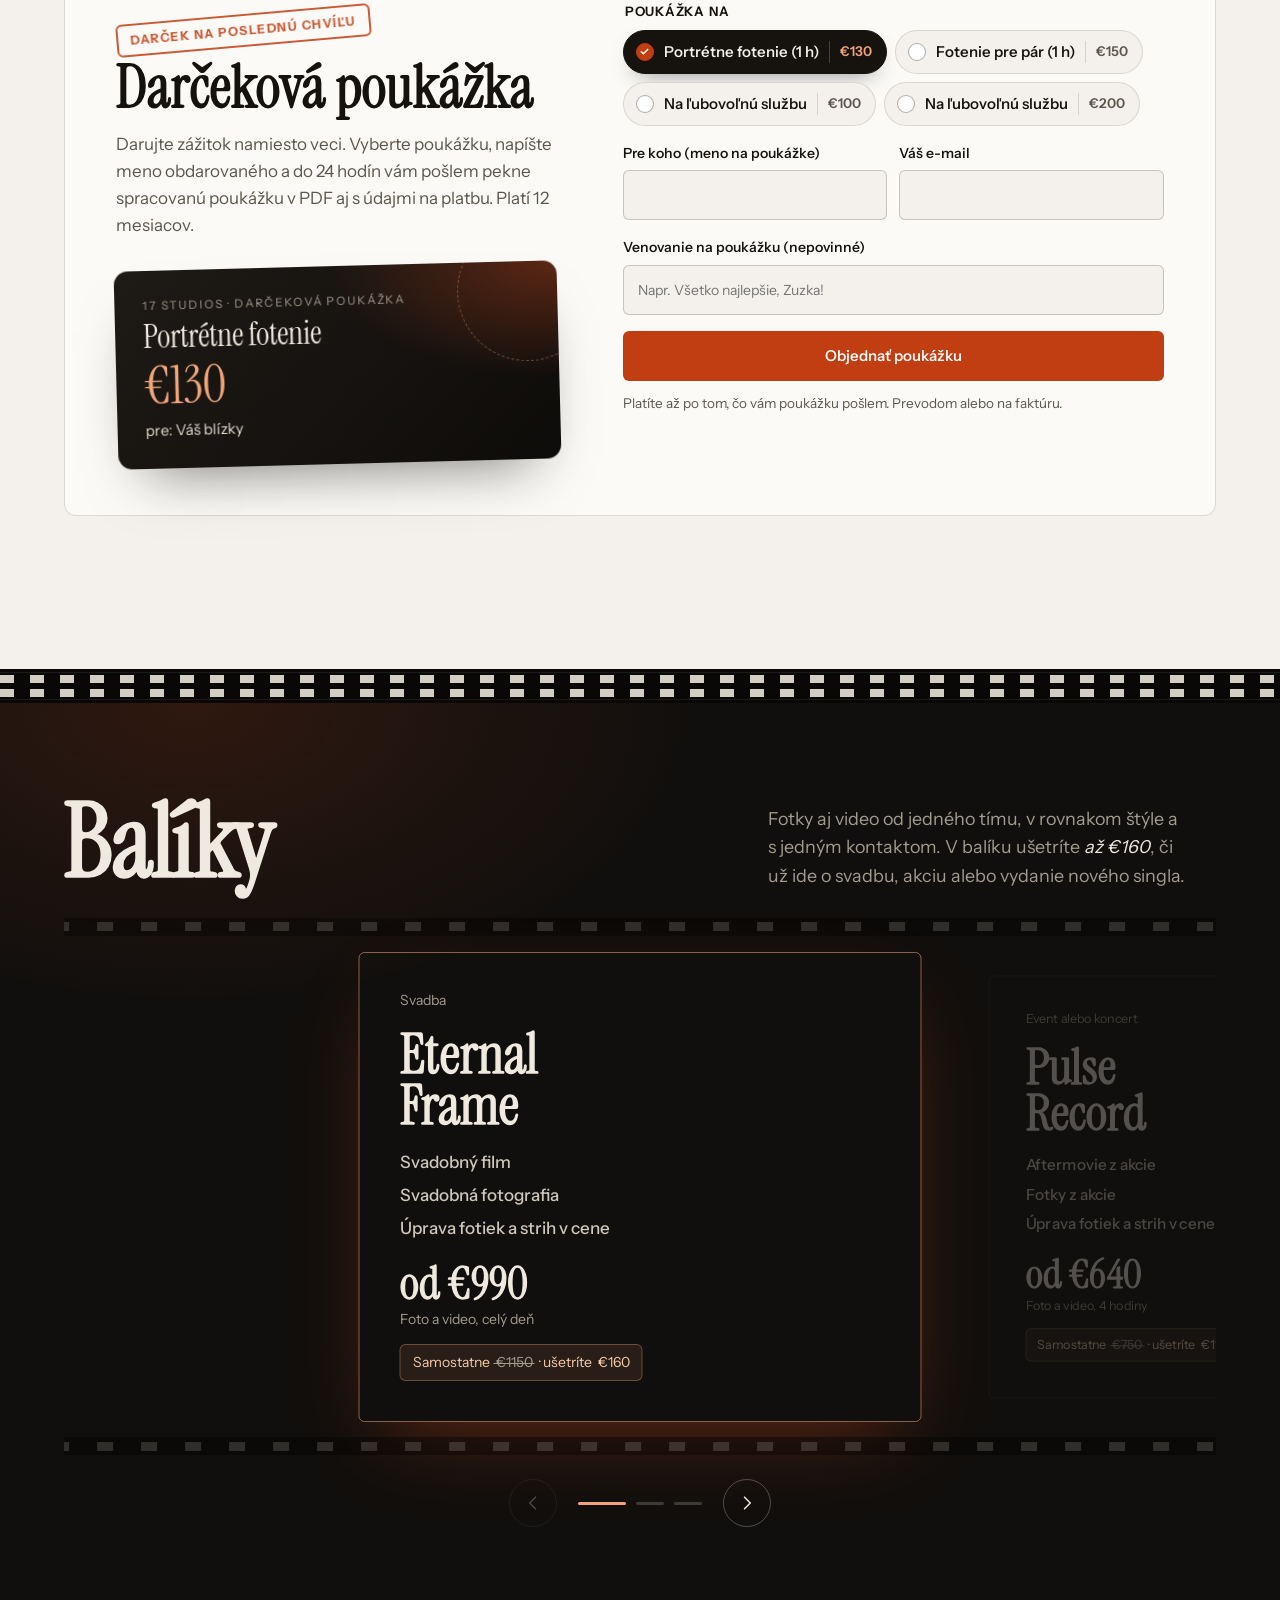
==== commit f76e1087: "zalomenie do 24 hodin" ====
--- a/17STUDIOS.EU/index.html
+++ b/17STUDIOS.EU/index.html
@@ -1490,7 +1490,7 @@
     <section id="faq" class="section faq" aria-labelledby="faq-title">
         <div class="section-head">
             <h2 class="section-title fp" id="faq-title">Časté otázky</h2>
-            <p class="lead">Ak tu odpoveď nenájdete, napíšte mi. Odpovedám do 24 hodín.</p>
+            <p class="lead">Ak tu odpoveď nenájdete, napíšte mi.<br>Odpovedám do 24&nbsp;hodín.</p>
         </div>
         <div class="faq-list">
             <details>
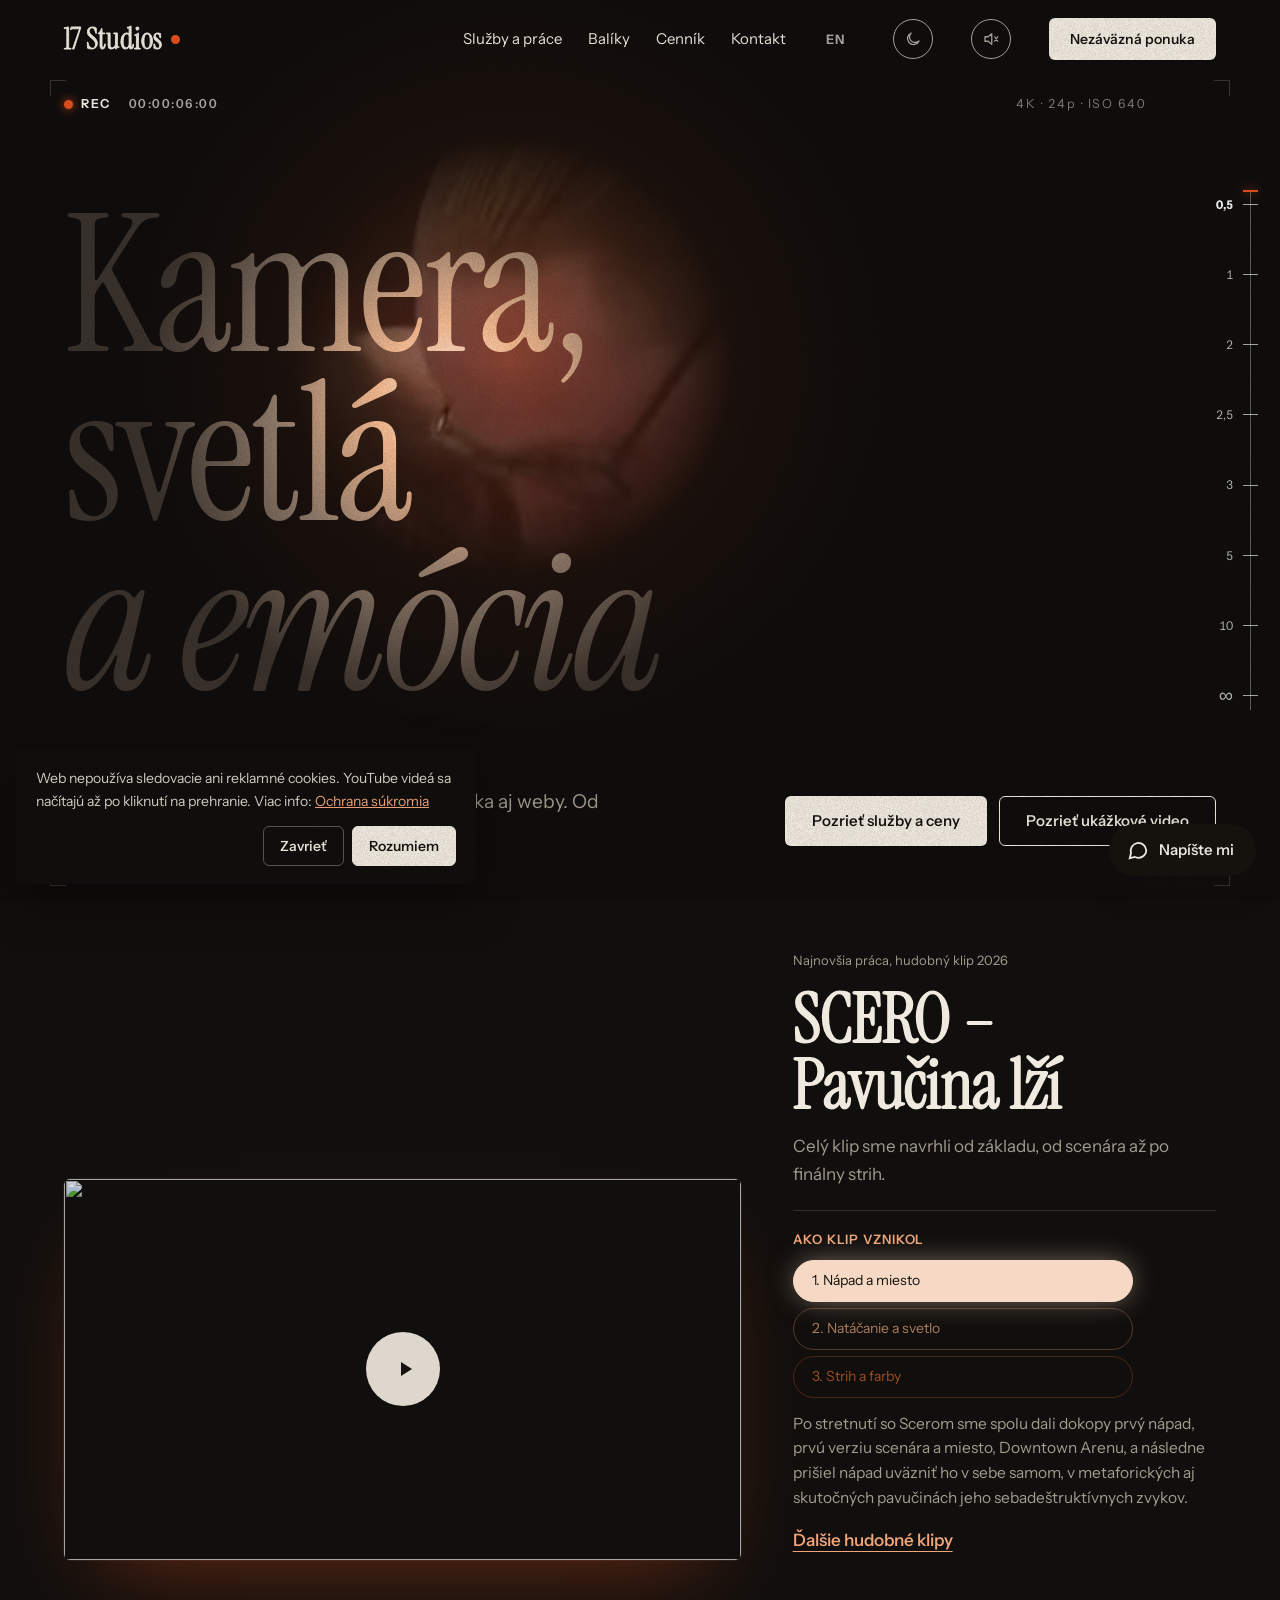
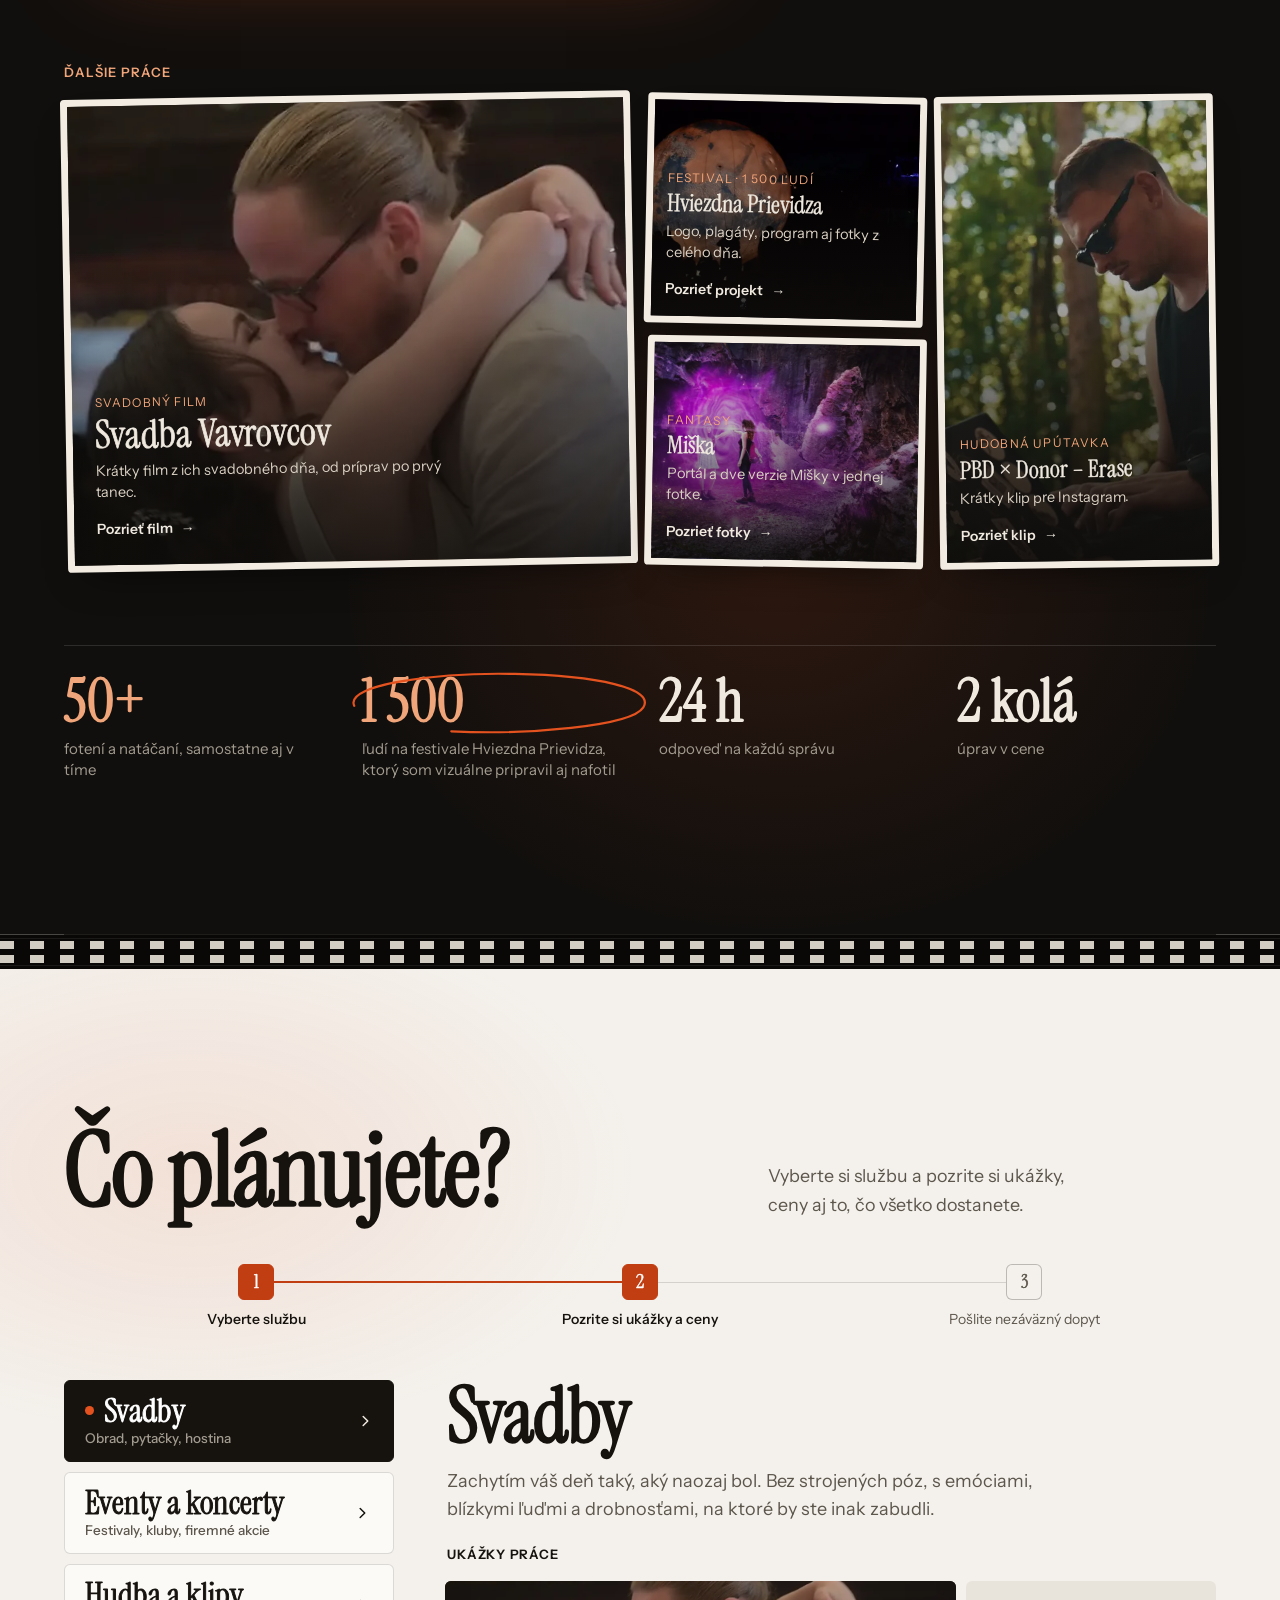
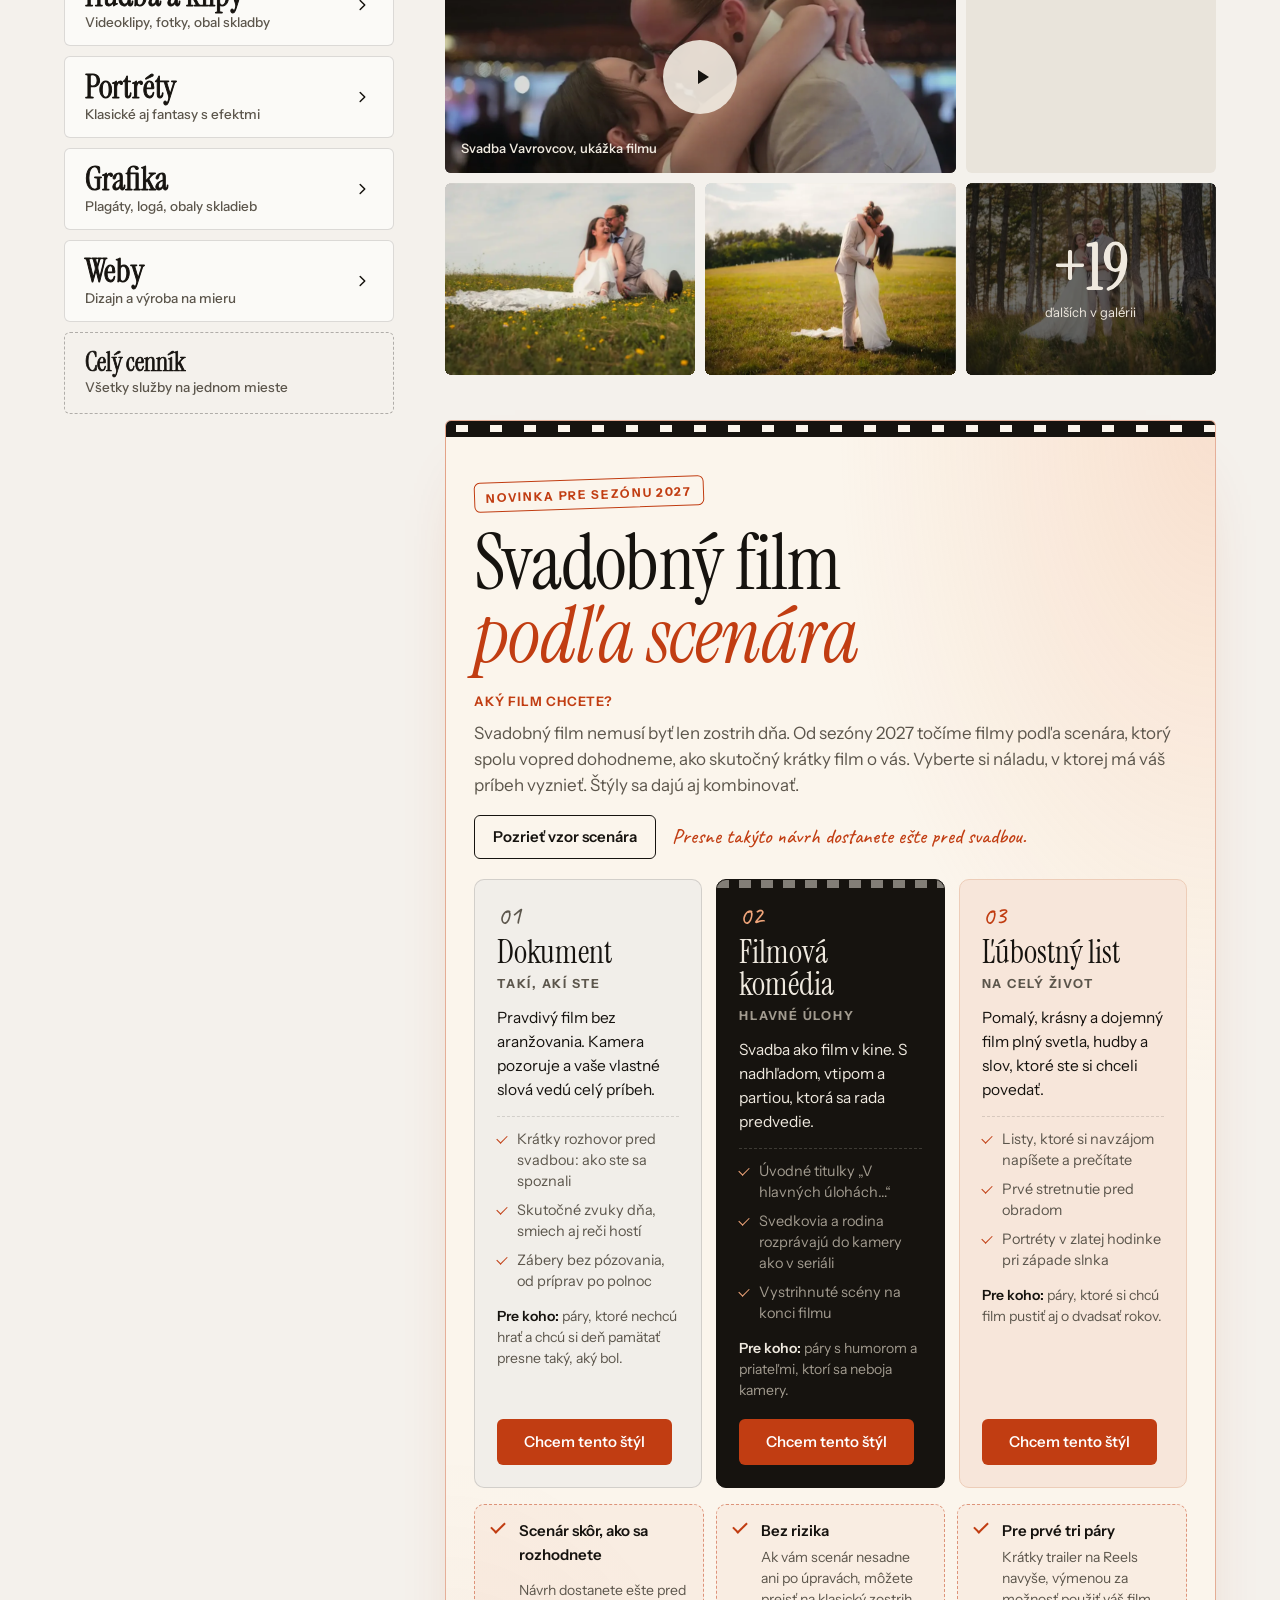
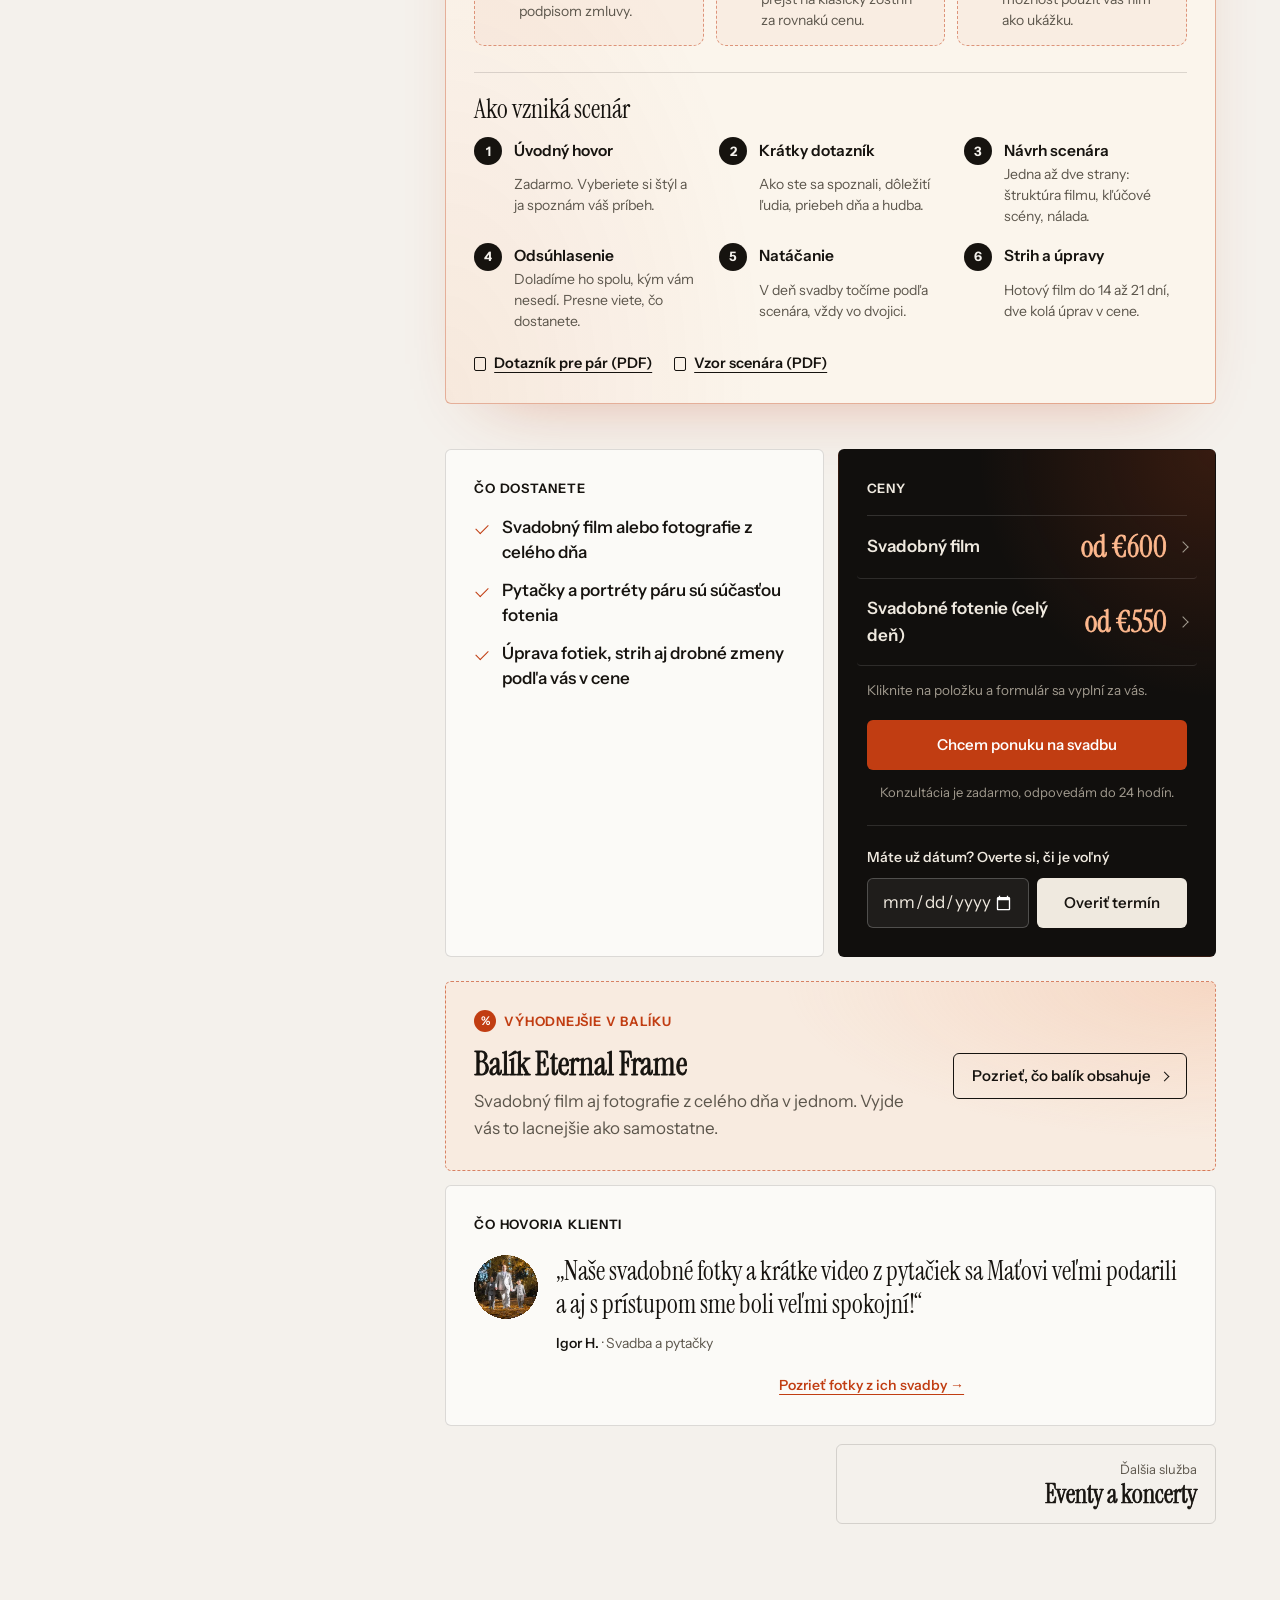
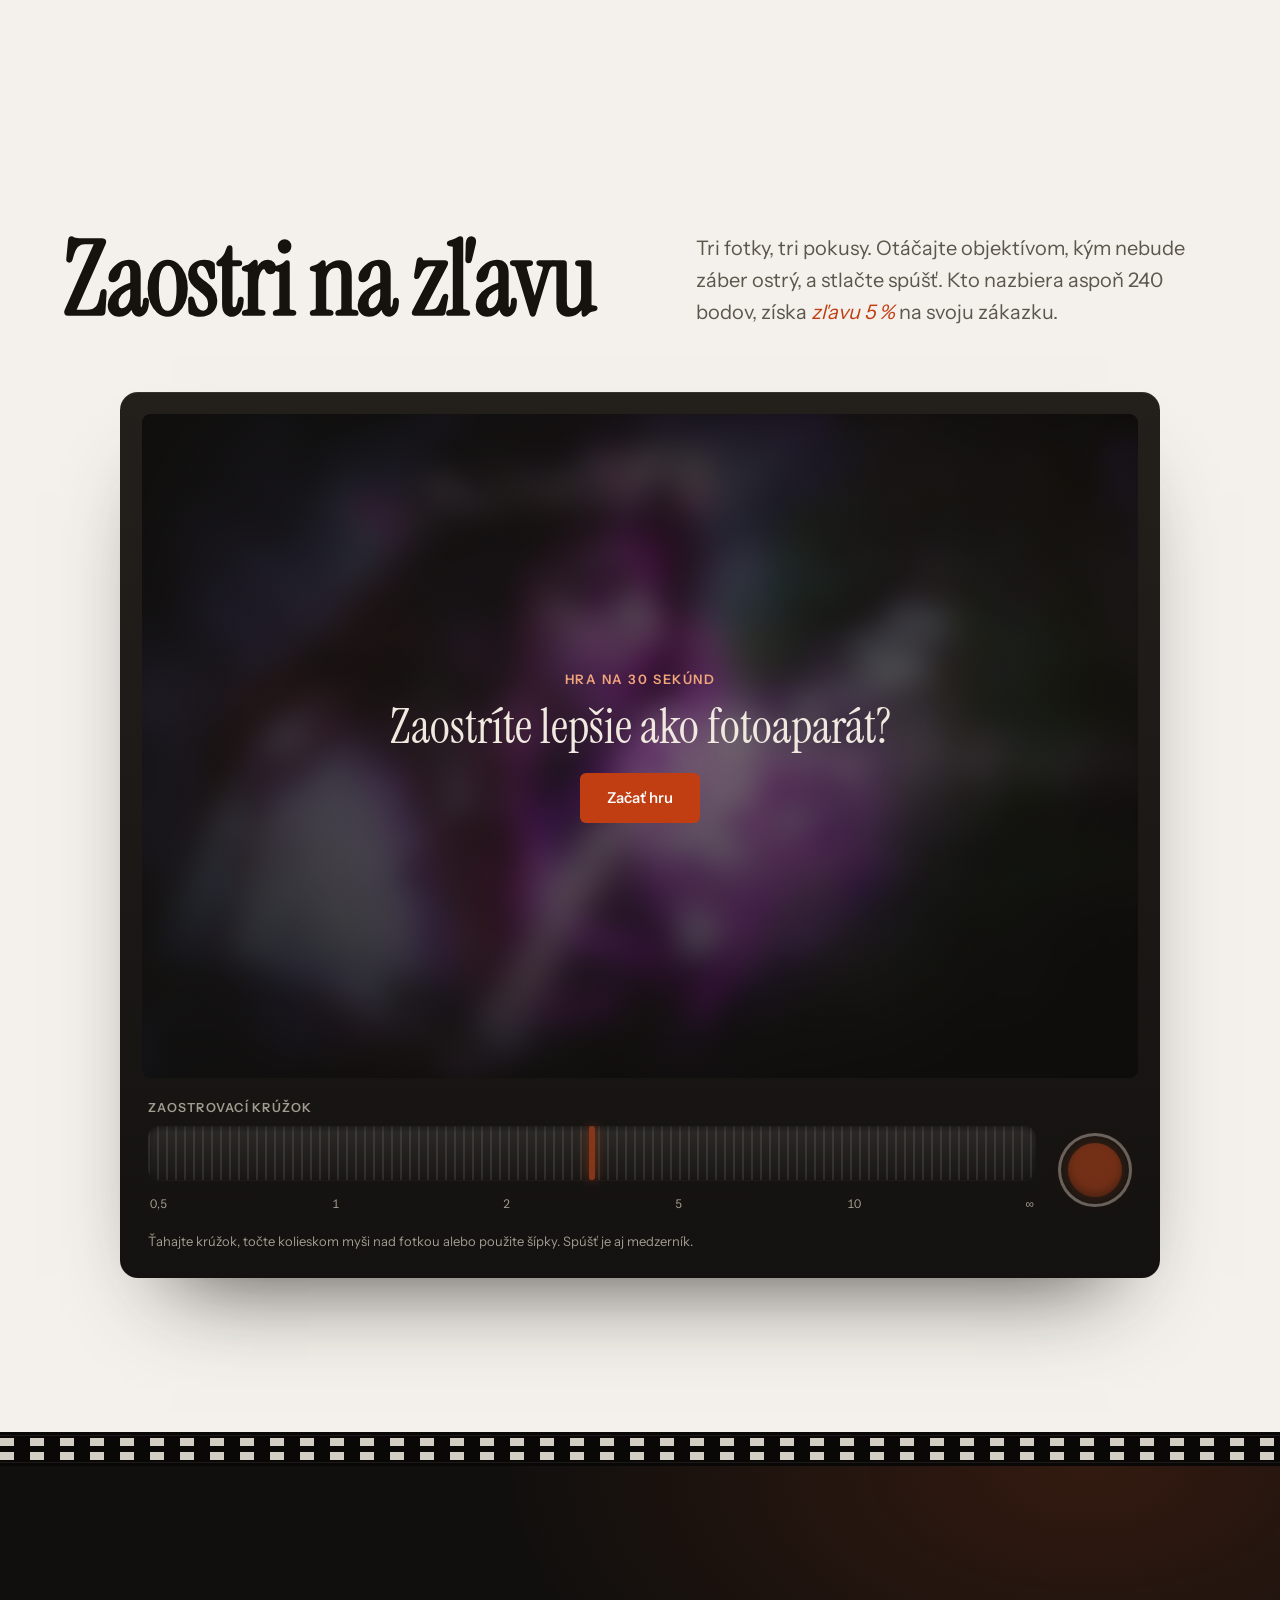
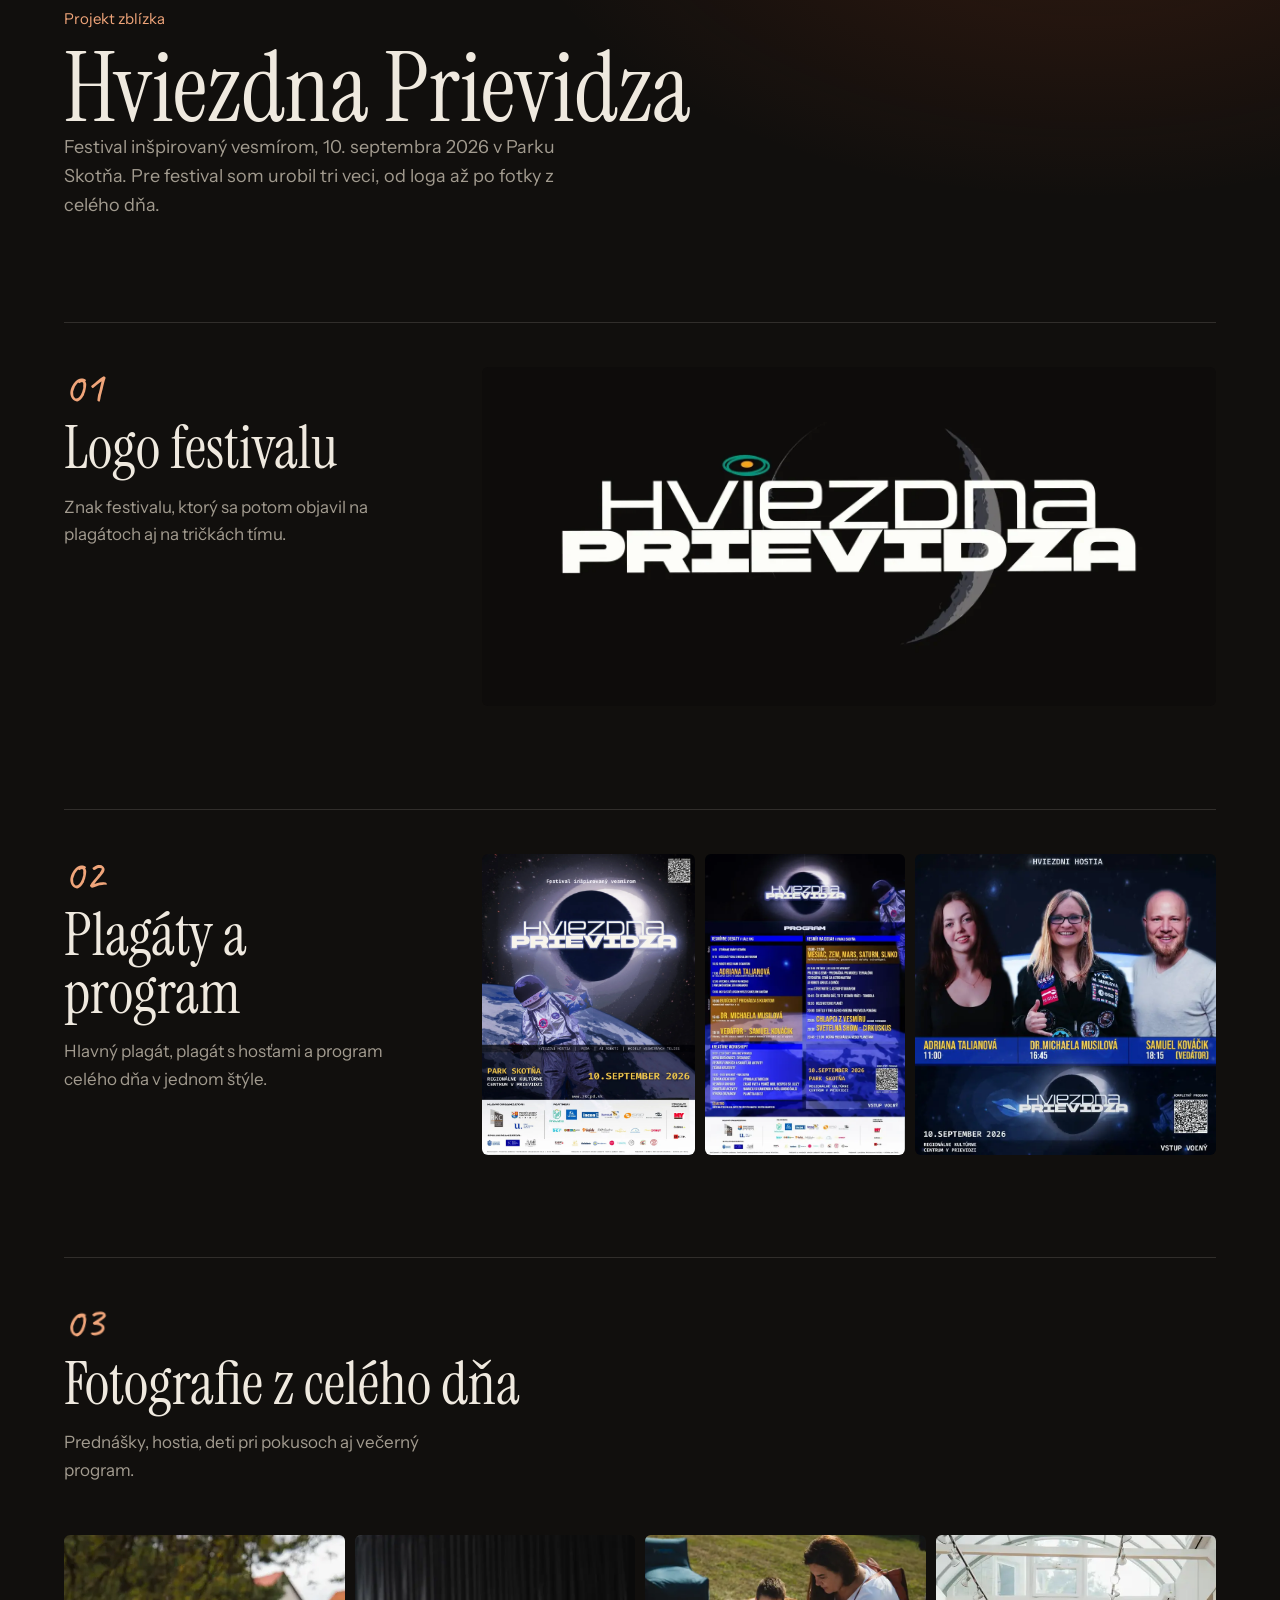
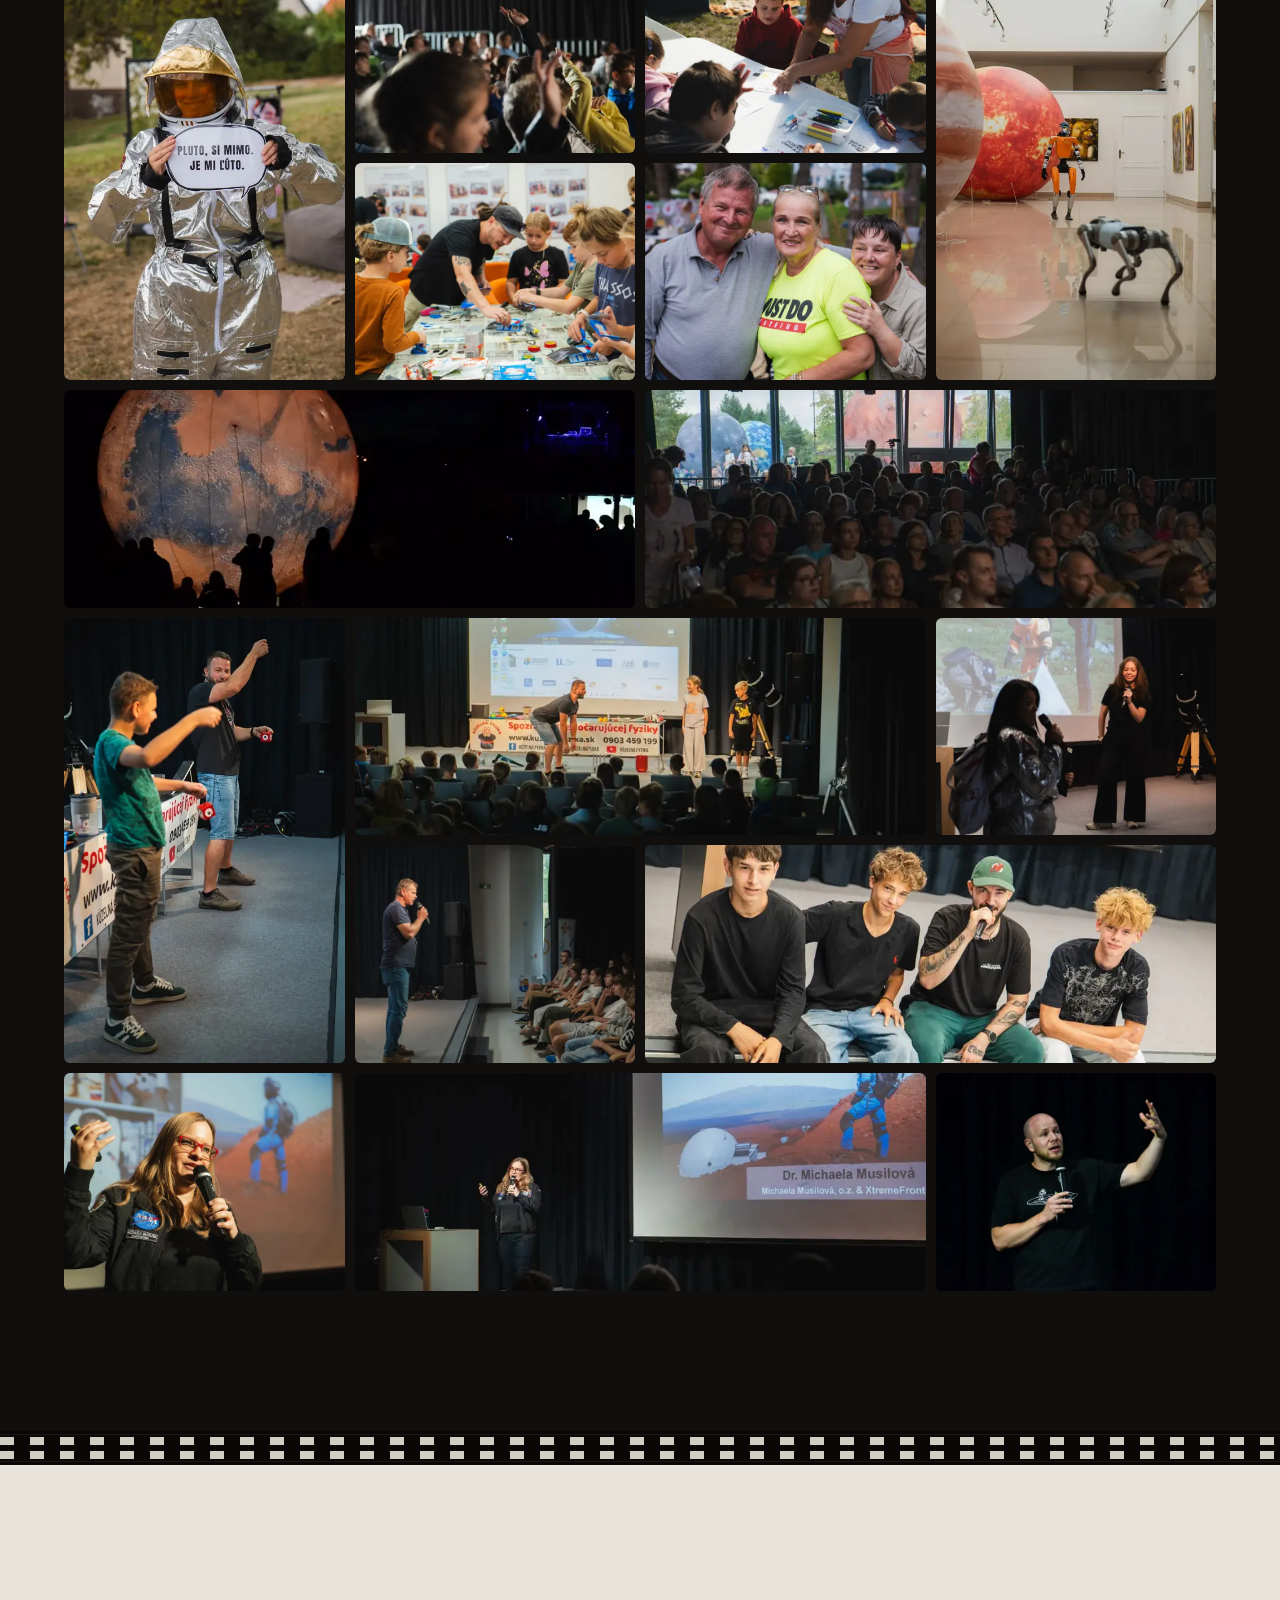
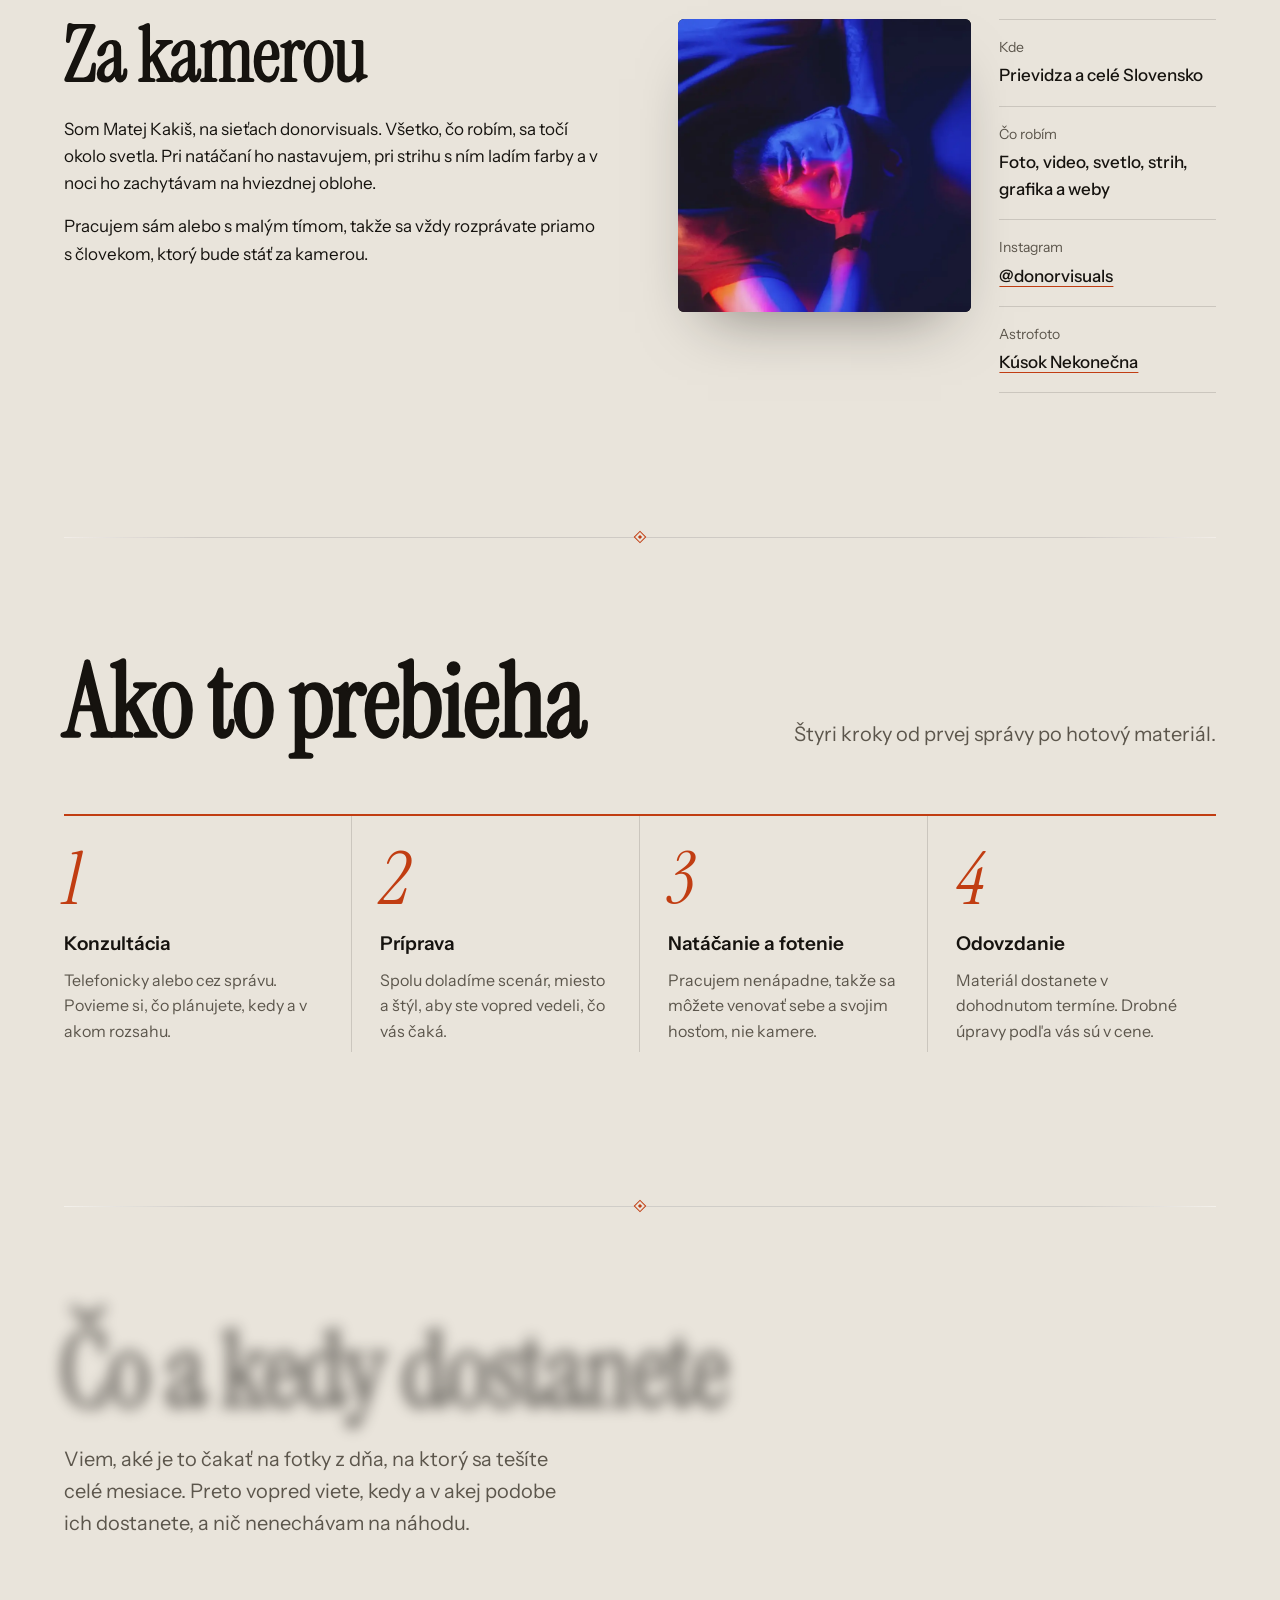
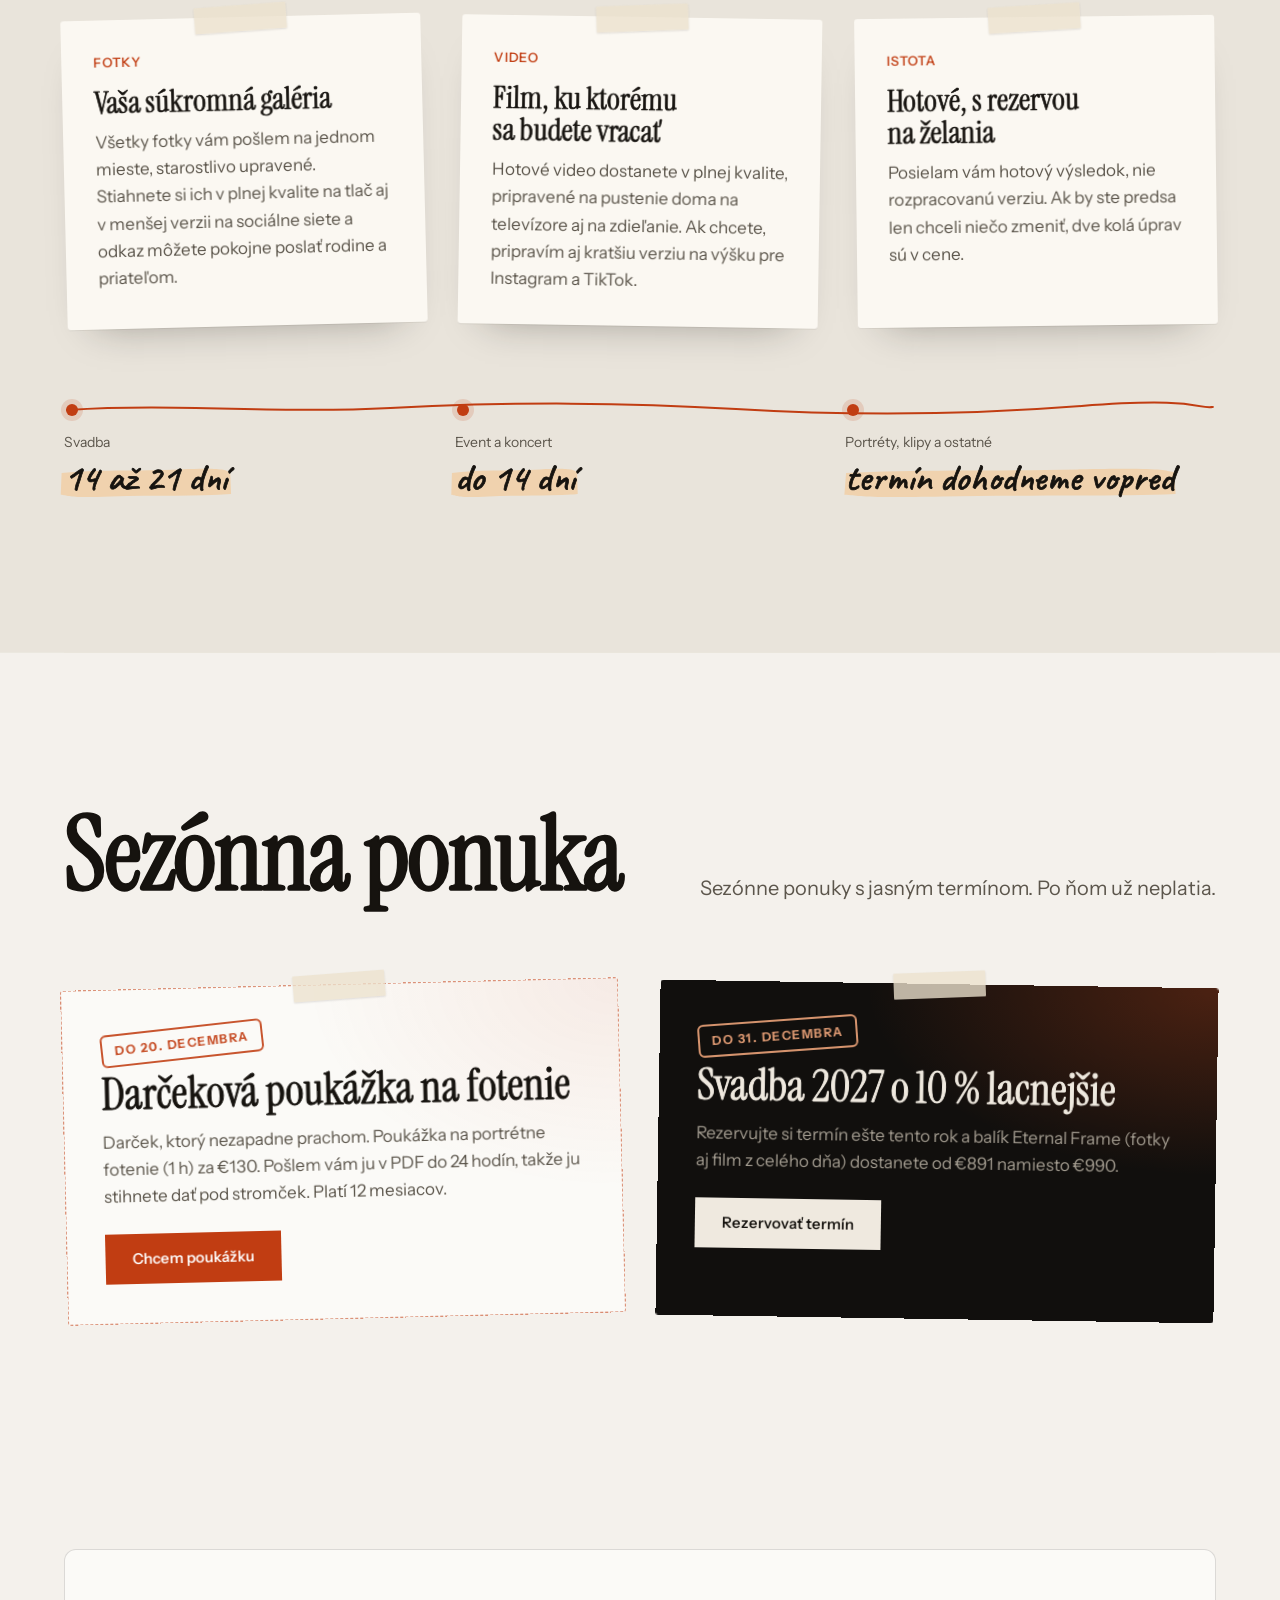
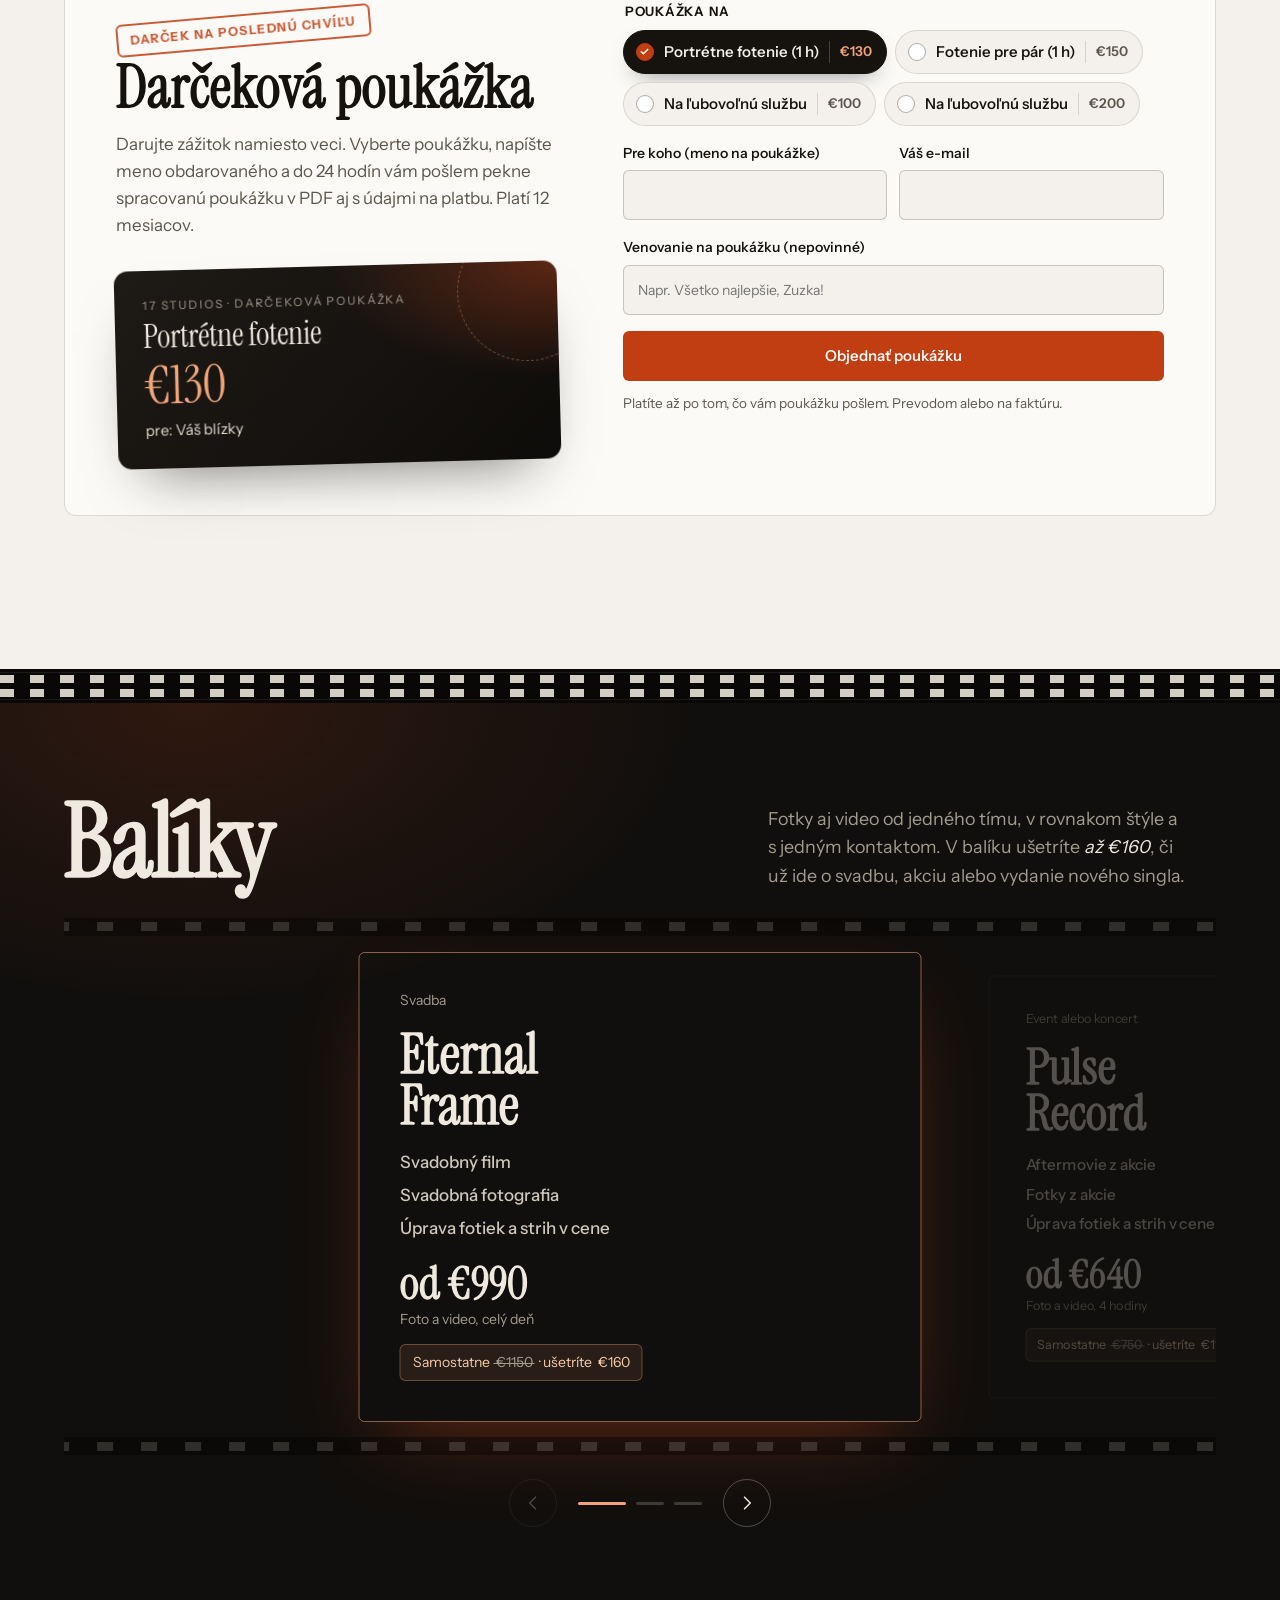
==== commit e07f51b8: "odpovedam na spodu zoznamu" ====
--- a/17STUDIOS.EU/index.html
+++ b/17STUDIOS.EU/index.html
@@ -1490,7 +1490,6 @@
     <section id="faq" class="section faq" aria-labelledby="faq-title">
         <div class="section-head">
             <h2 class="section-title fp" id="faq-title">Časté otázky</h2>
-            <p class="lead">Ak tu odpoveď nenájdete, napíšte mi.<br>Odpovedám do 24&nbsp;hodín.</p>
         </div>
         <div class="faq-list">
             <details>
@@ -1530,6 +1529,7 @@
                 <p>Áno. Som živnostník a ku každej zákazke vystavím faktúru. Nie som platiteľ DPH, takže cena v ponuke je konečná.</p>
             </details>
         </div>
+        <p class="lead faq-after">Ak tu odpoveď nenájdete, napíšte mi.<br>Odpovedám do 24&nbsp;hodín.</p>
     </section>
 
     <section id="checklist" class="section lead-magnet" aria-labelledby="lm-title">
--- a/17STUDIOS.EU/v3.css
+++ b/17STUDIOS.EU/v3.css
@@ -633,3 +633,5 @@
 /* pohyblivé náhľady v úvodných oknách: pod textom aj pod stmavením */
 .bento-tile .cat-vprev { z-index: -2; filter: saturate(.92) brightness(.82); }
 .bento-tile.is-previewing .cat-vprev { opacity: 1; }
+/* Časté otázky: veta o odpovedi až pod zoznamom */
+.faq-after { margin: clamp(22px, 3vw, 34px) 0 0; }
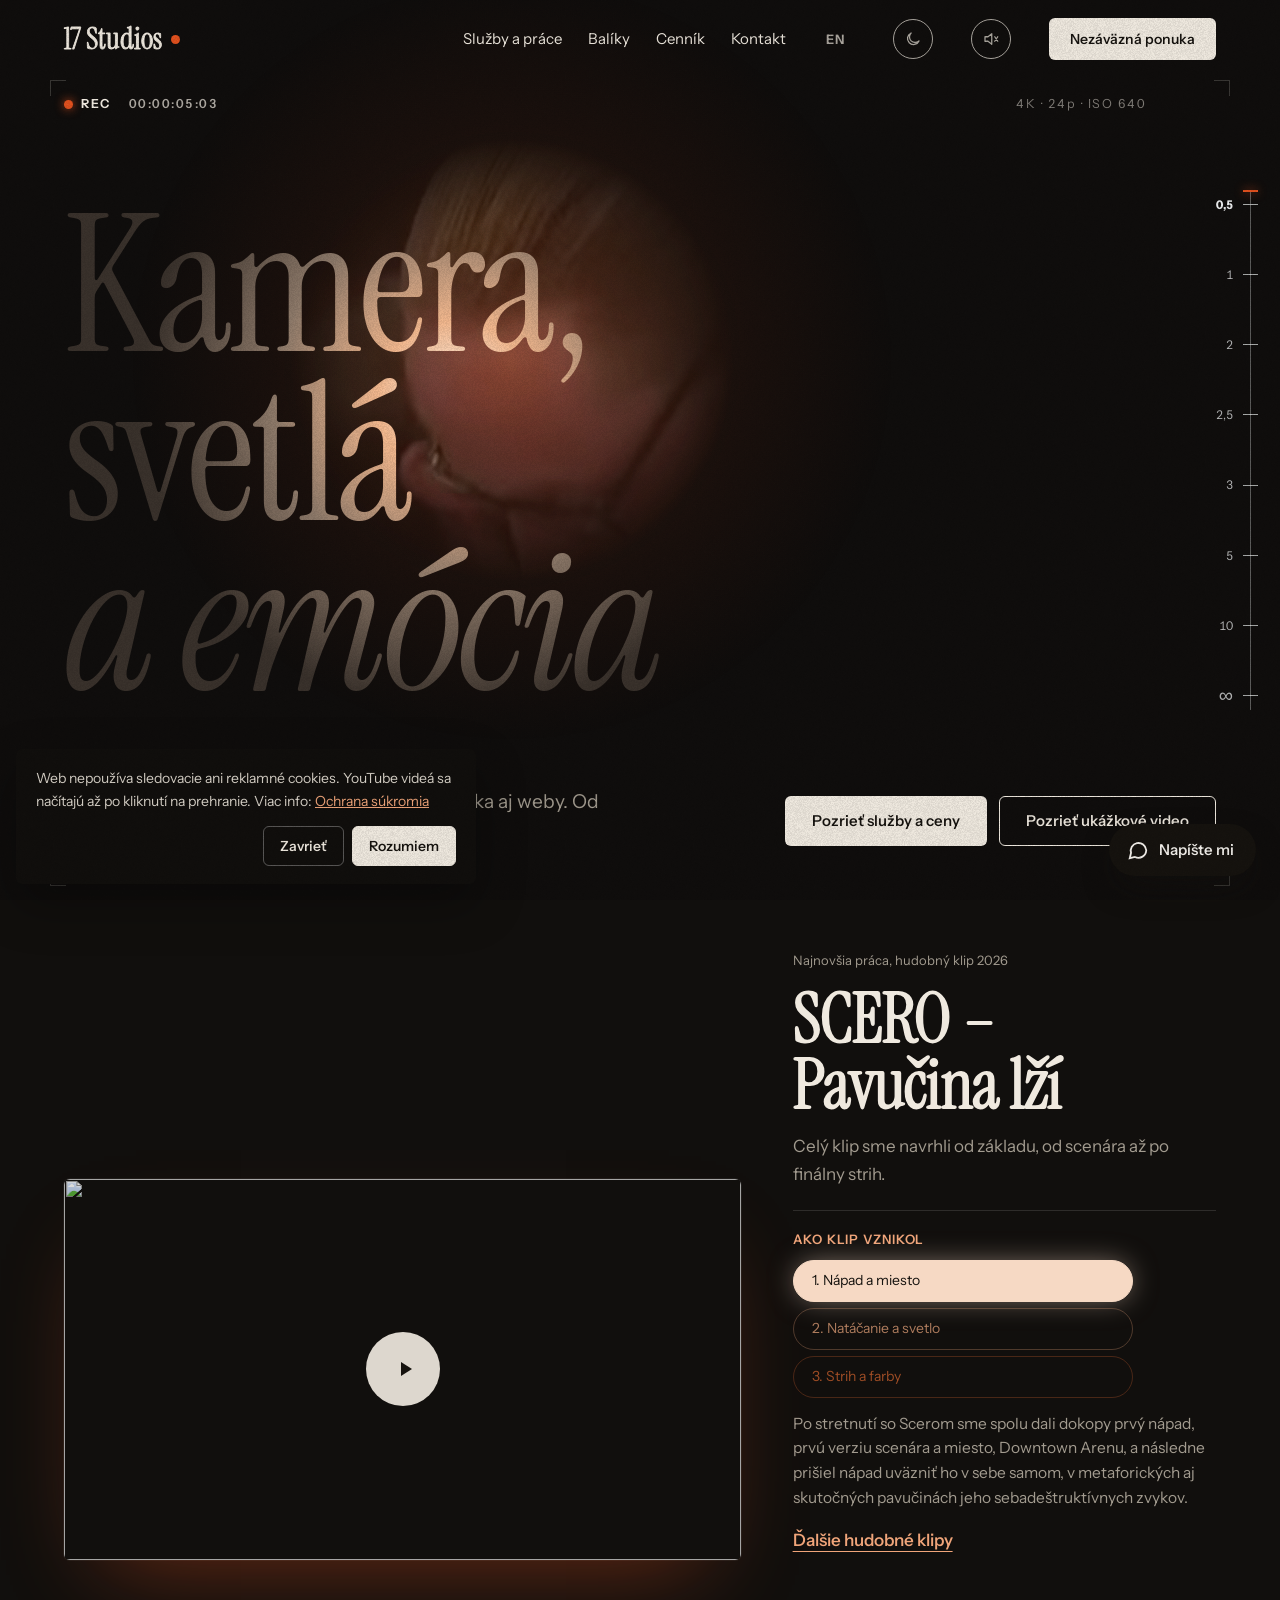
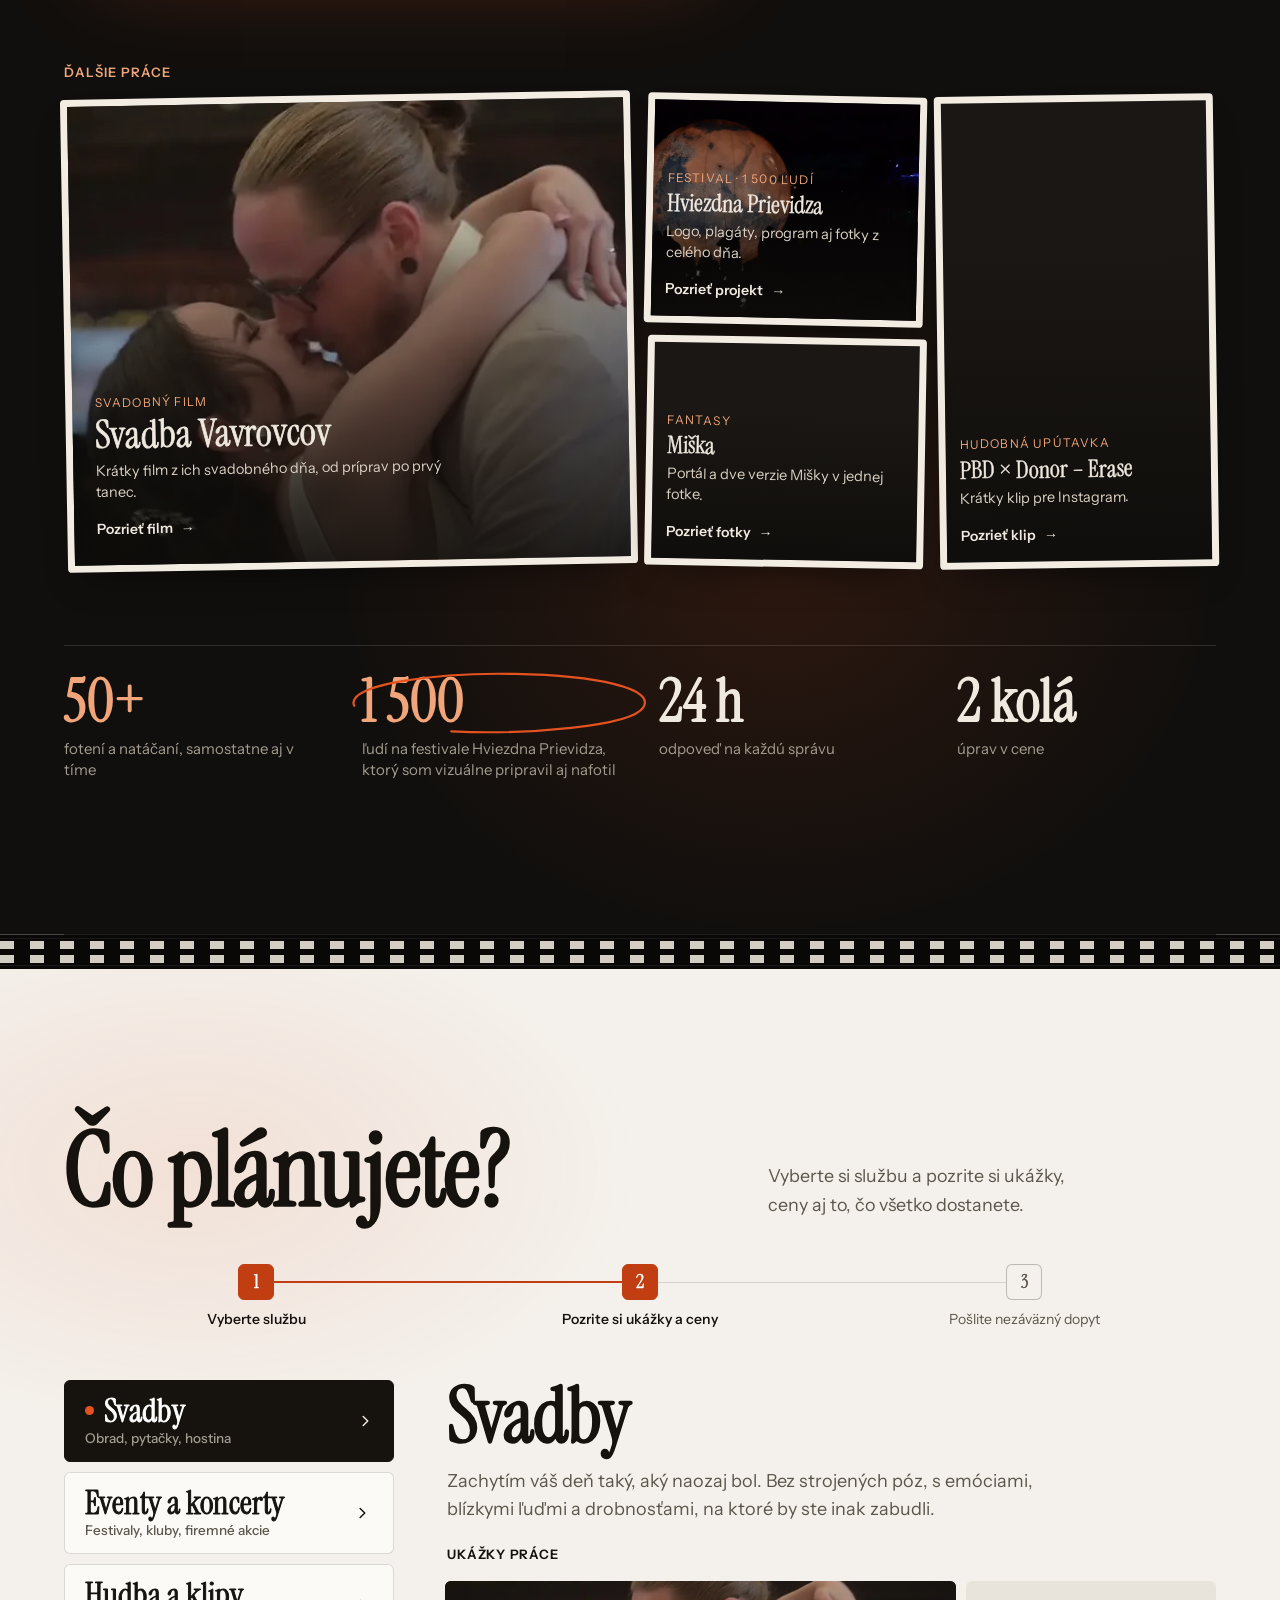
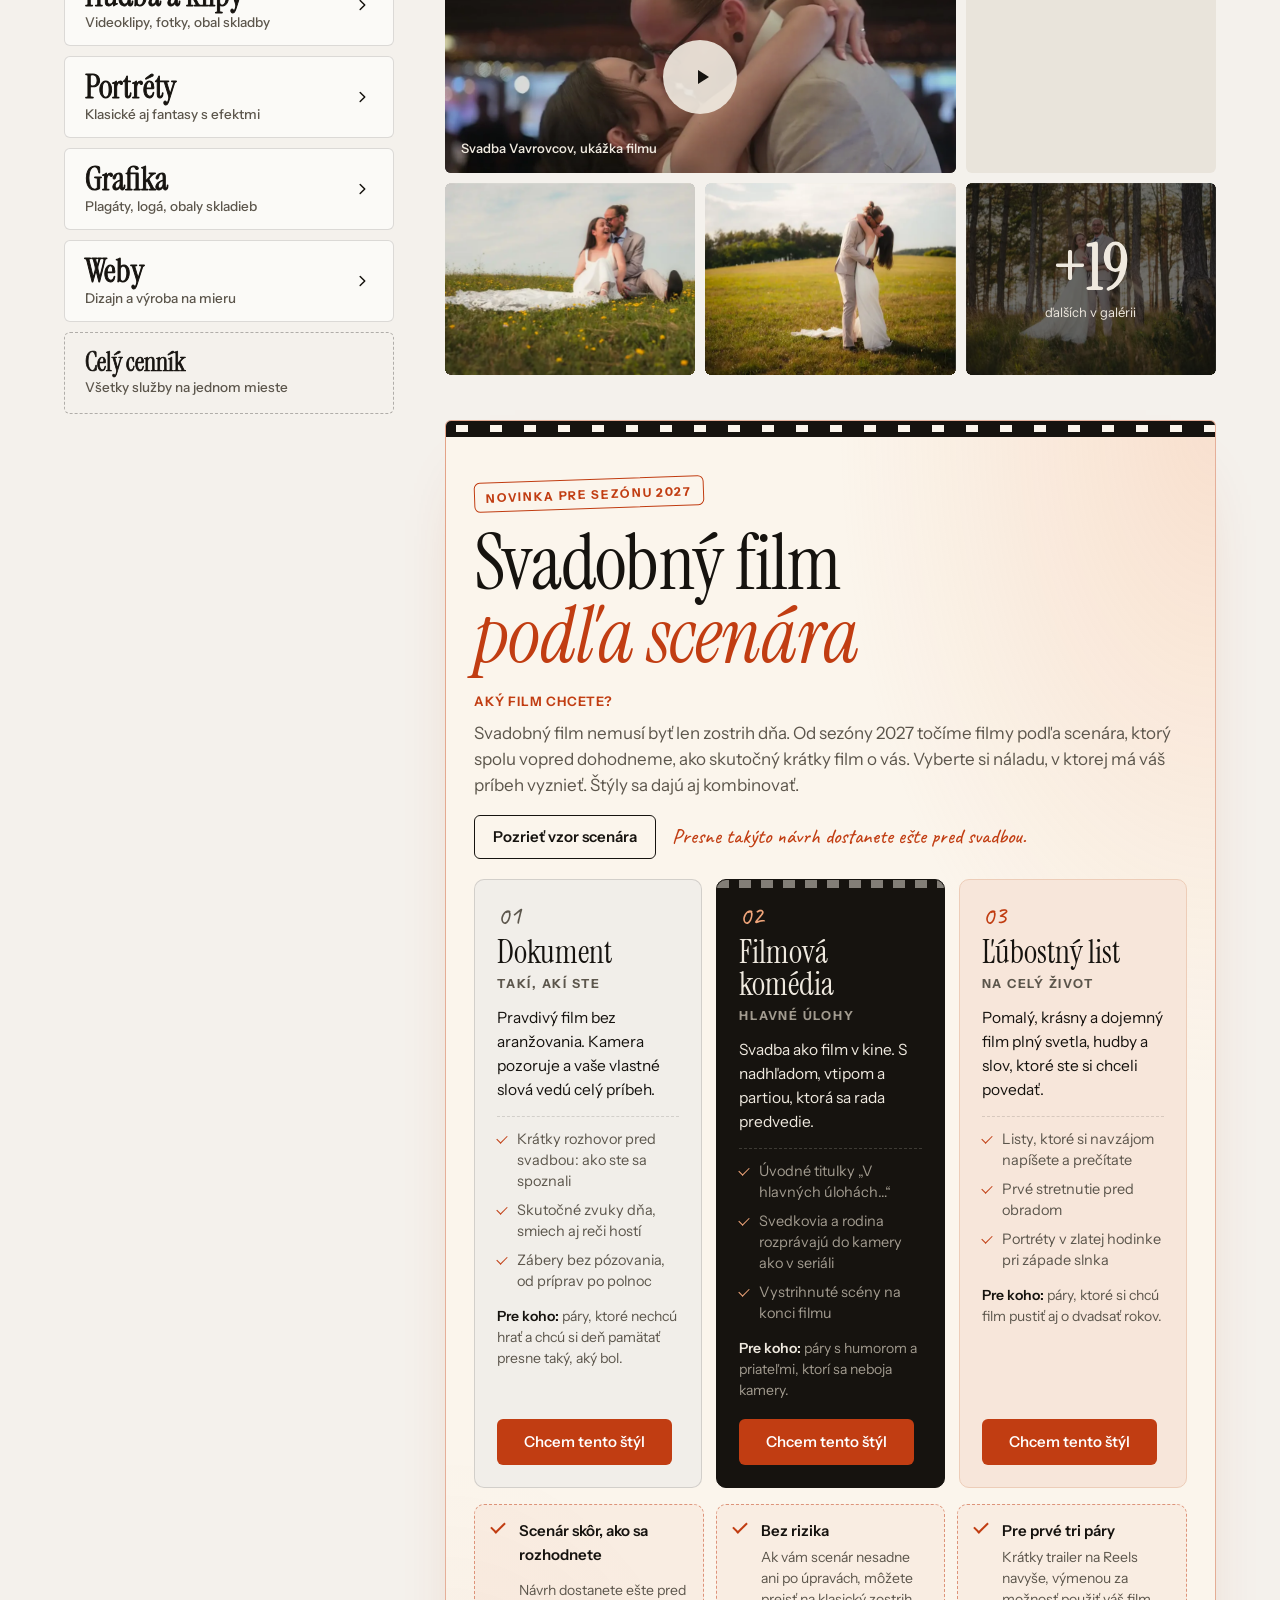
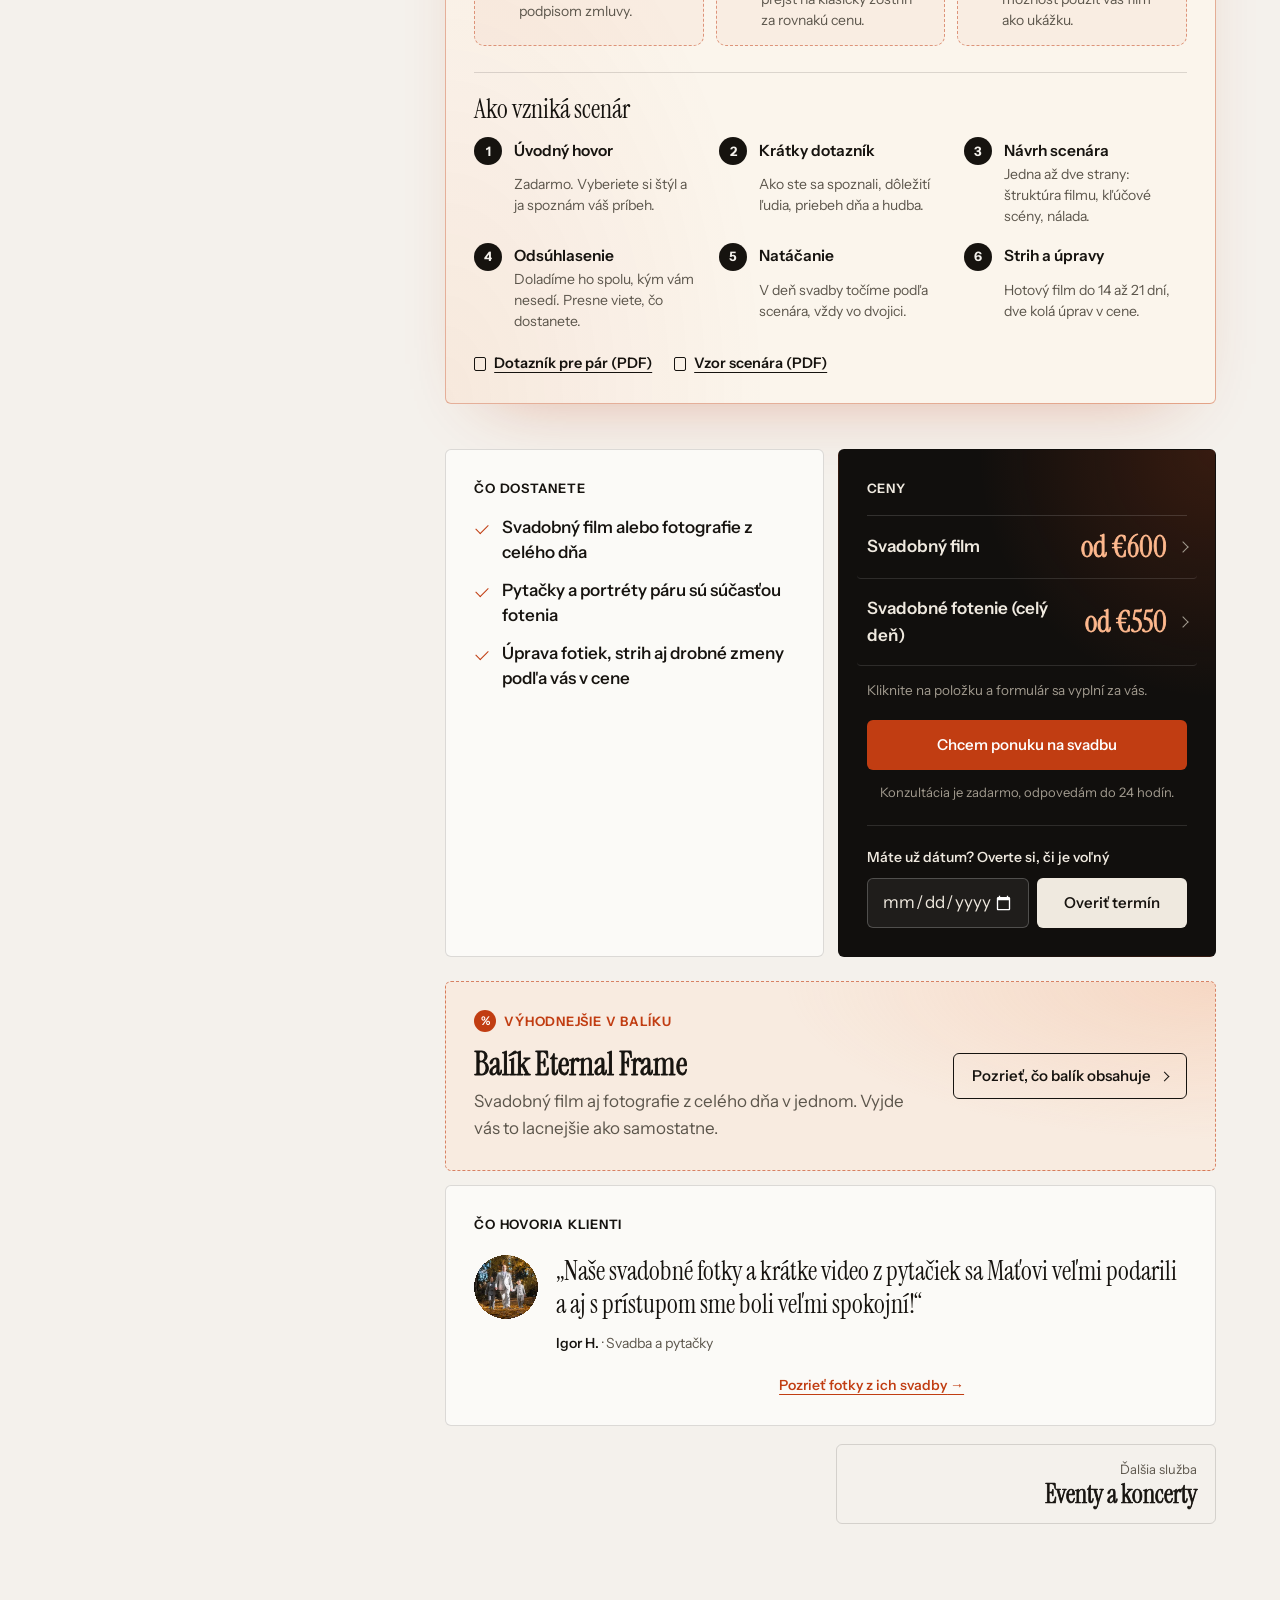
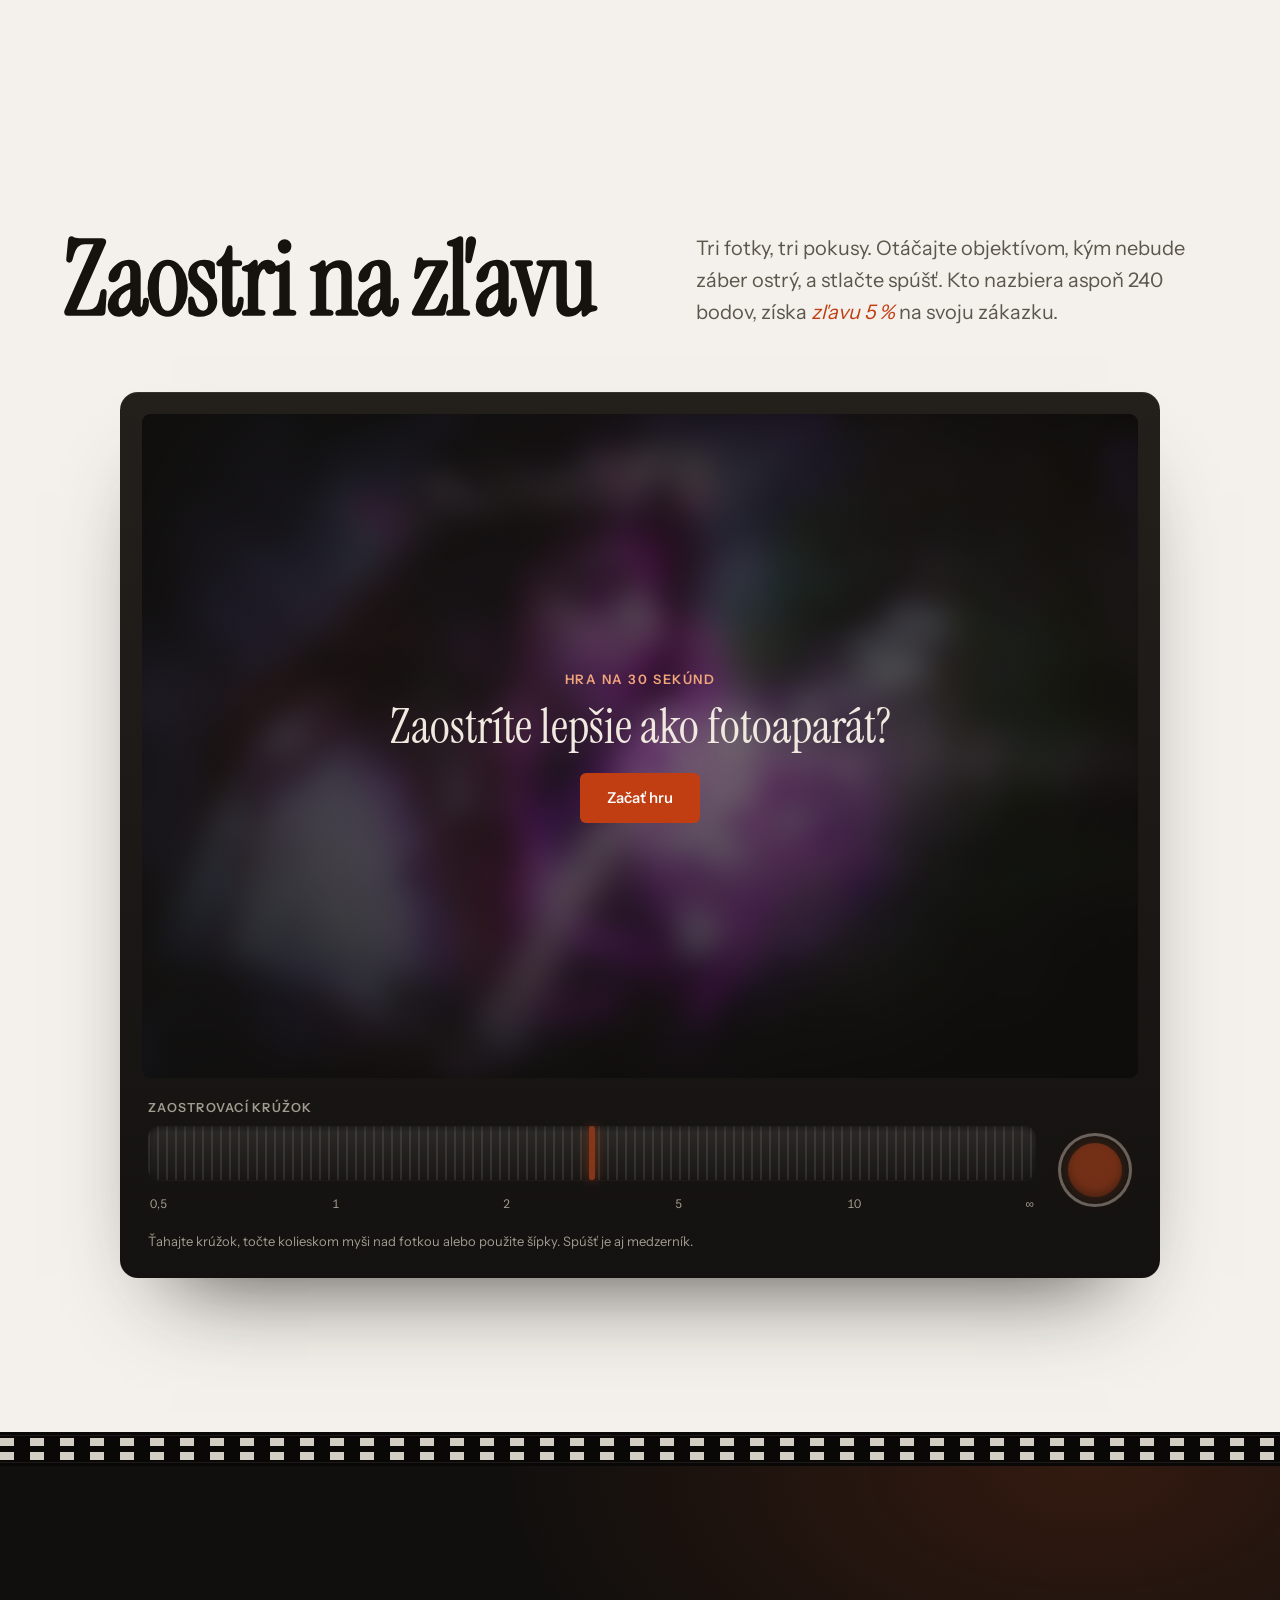
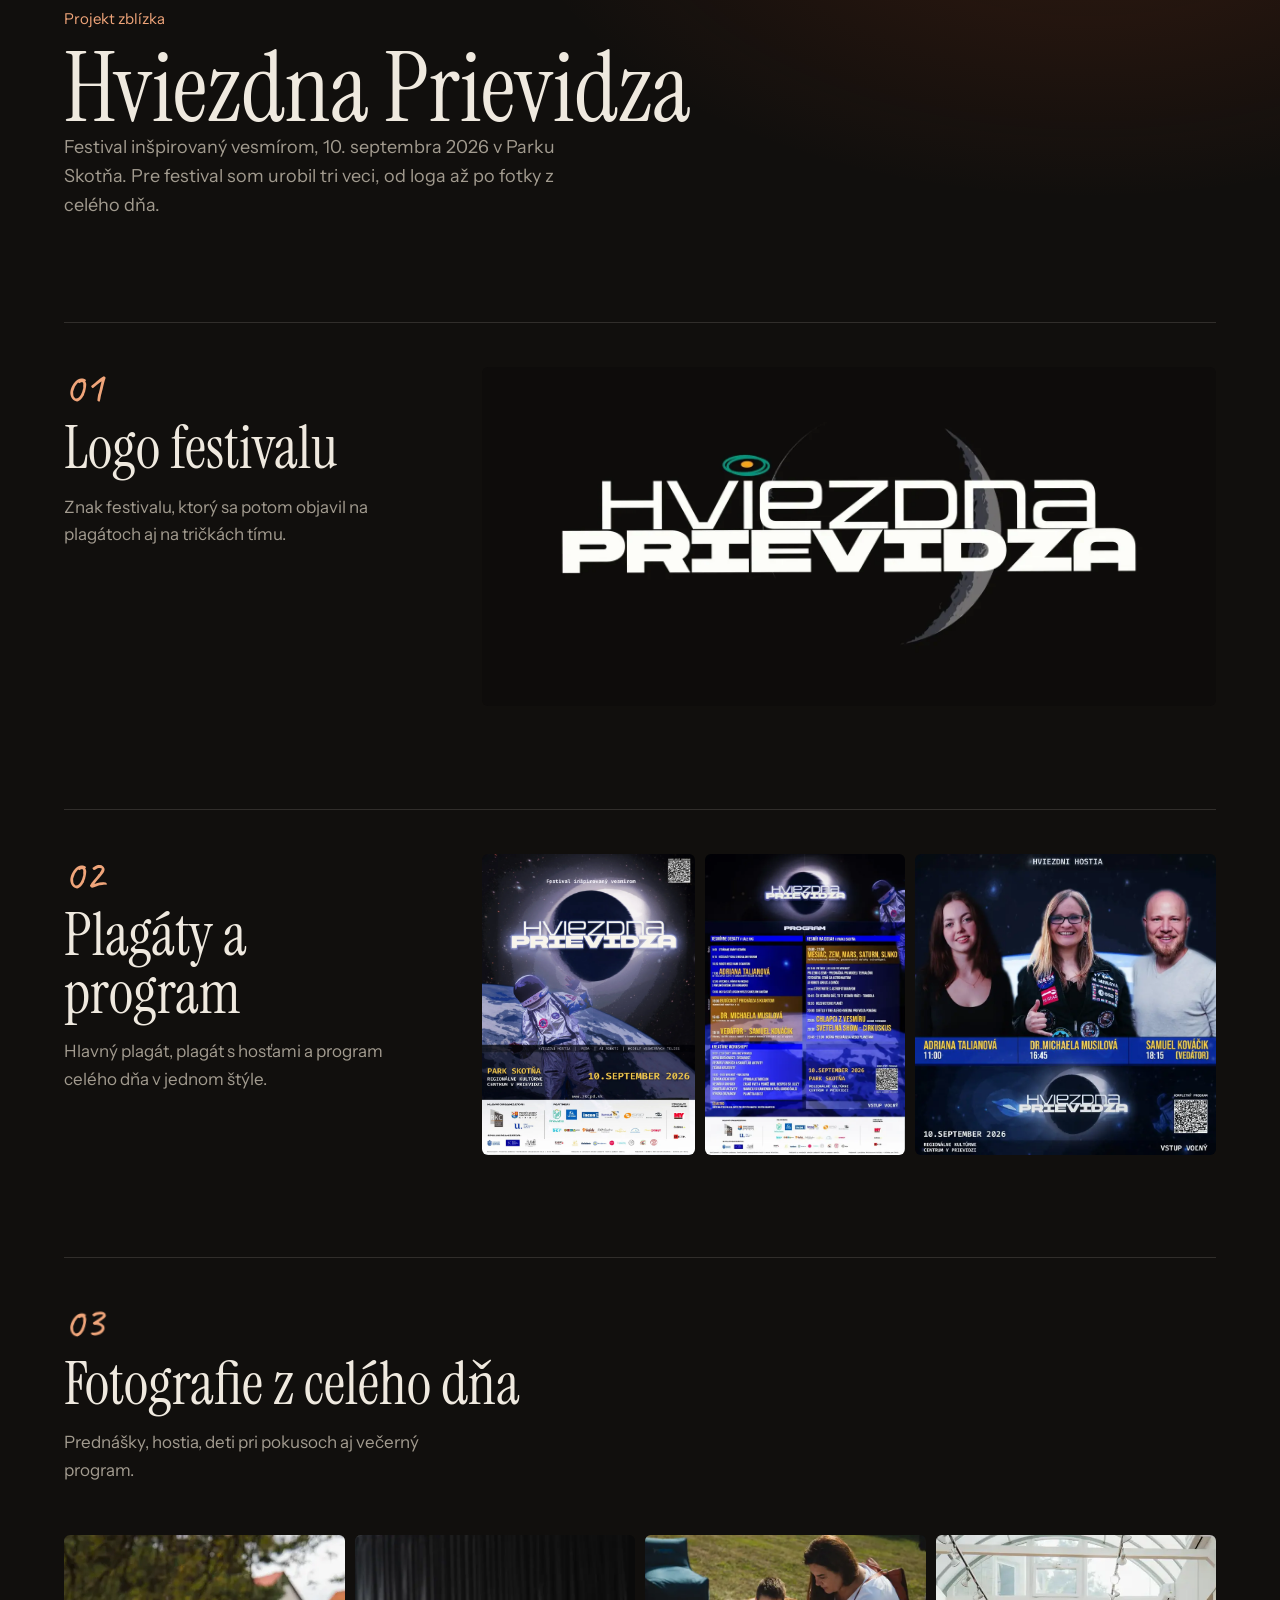
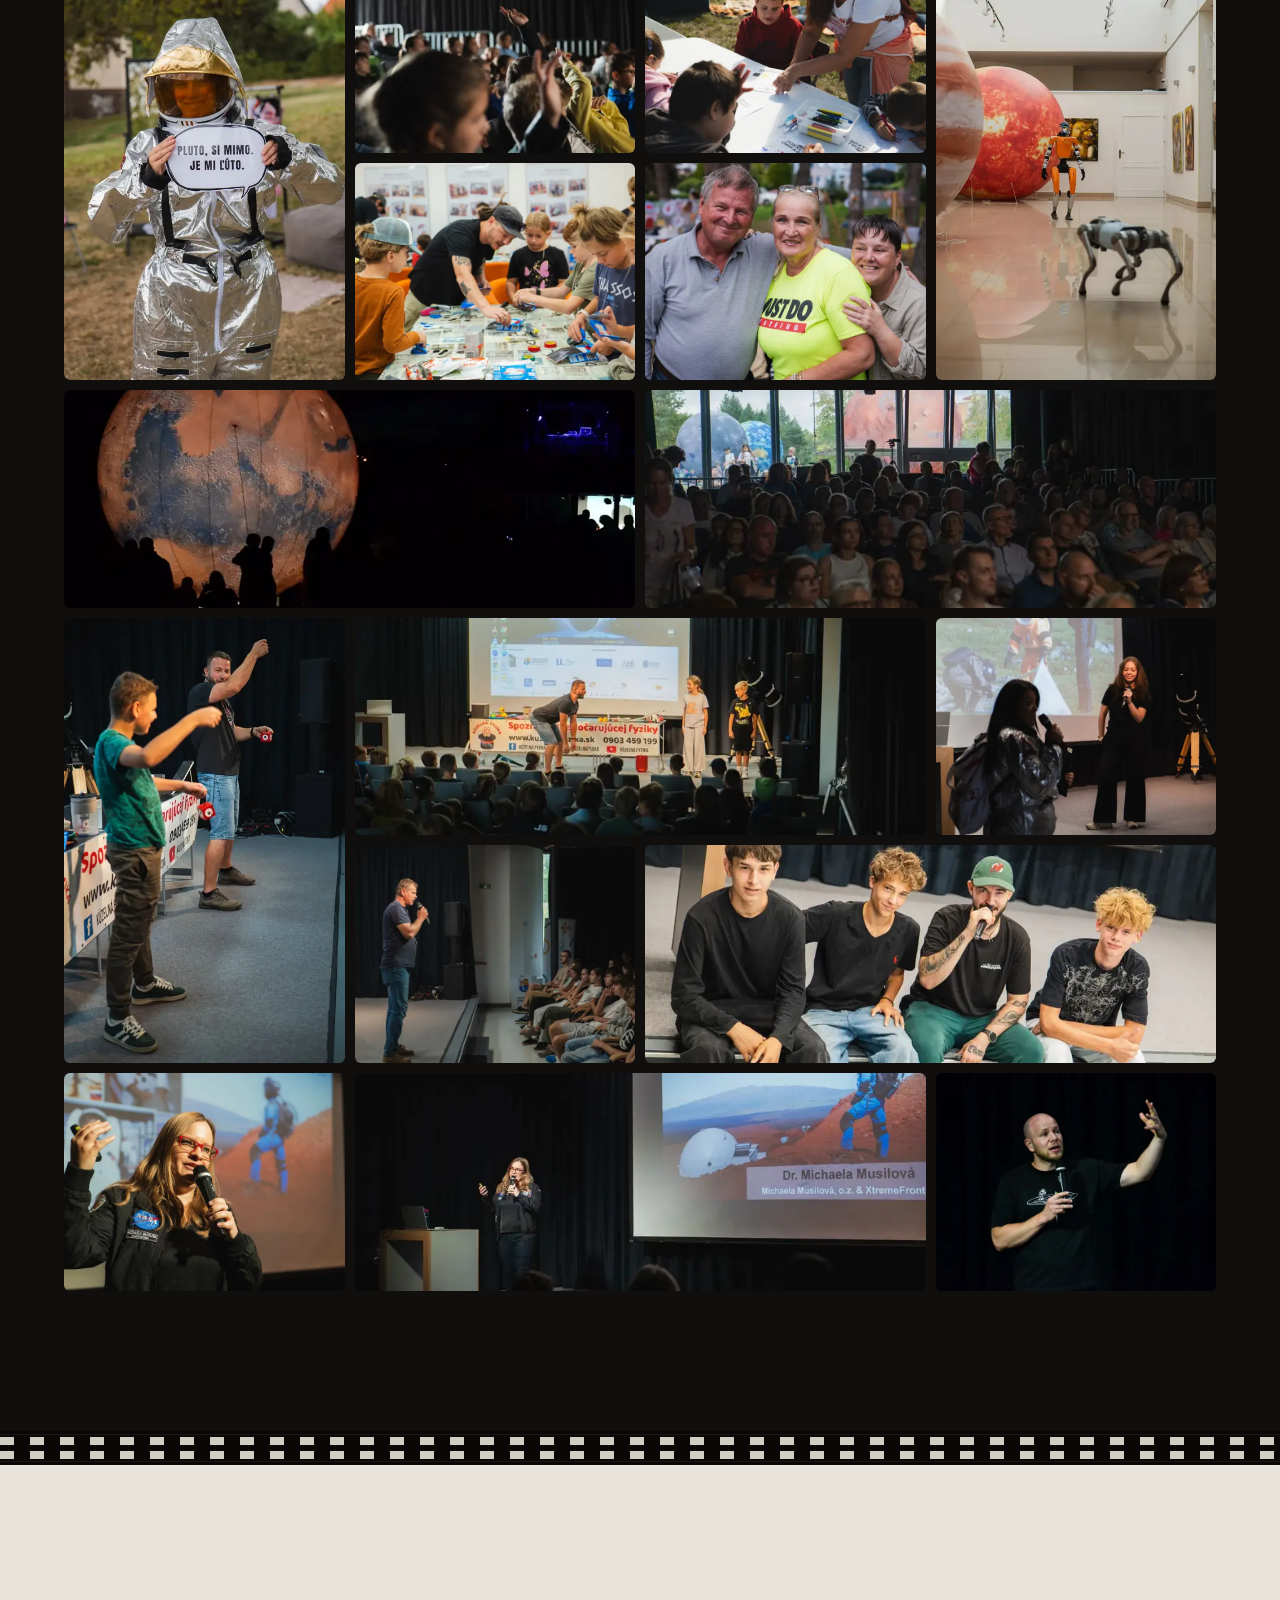
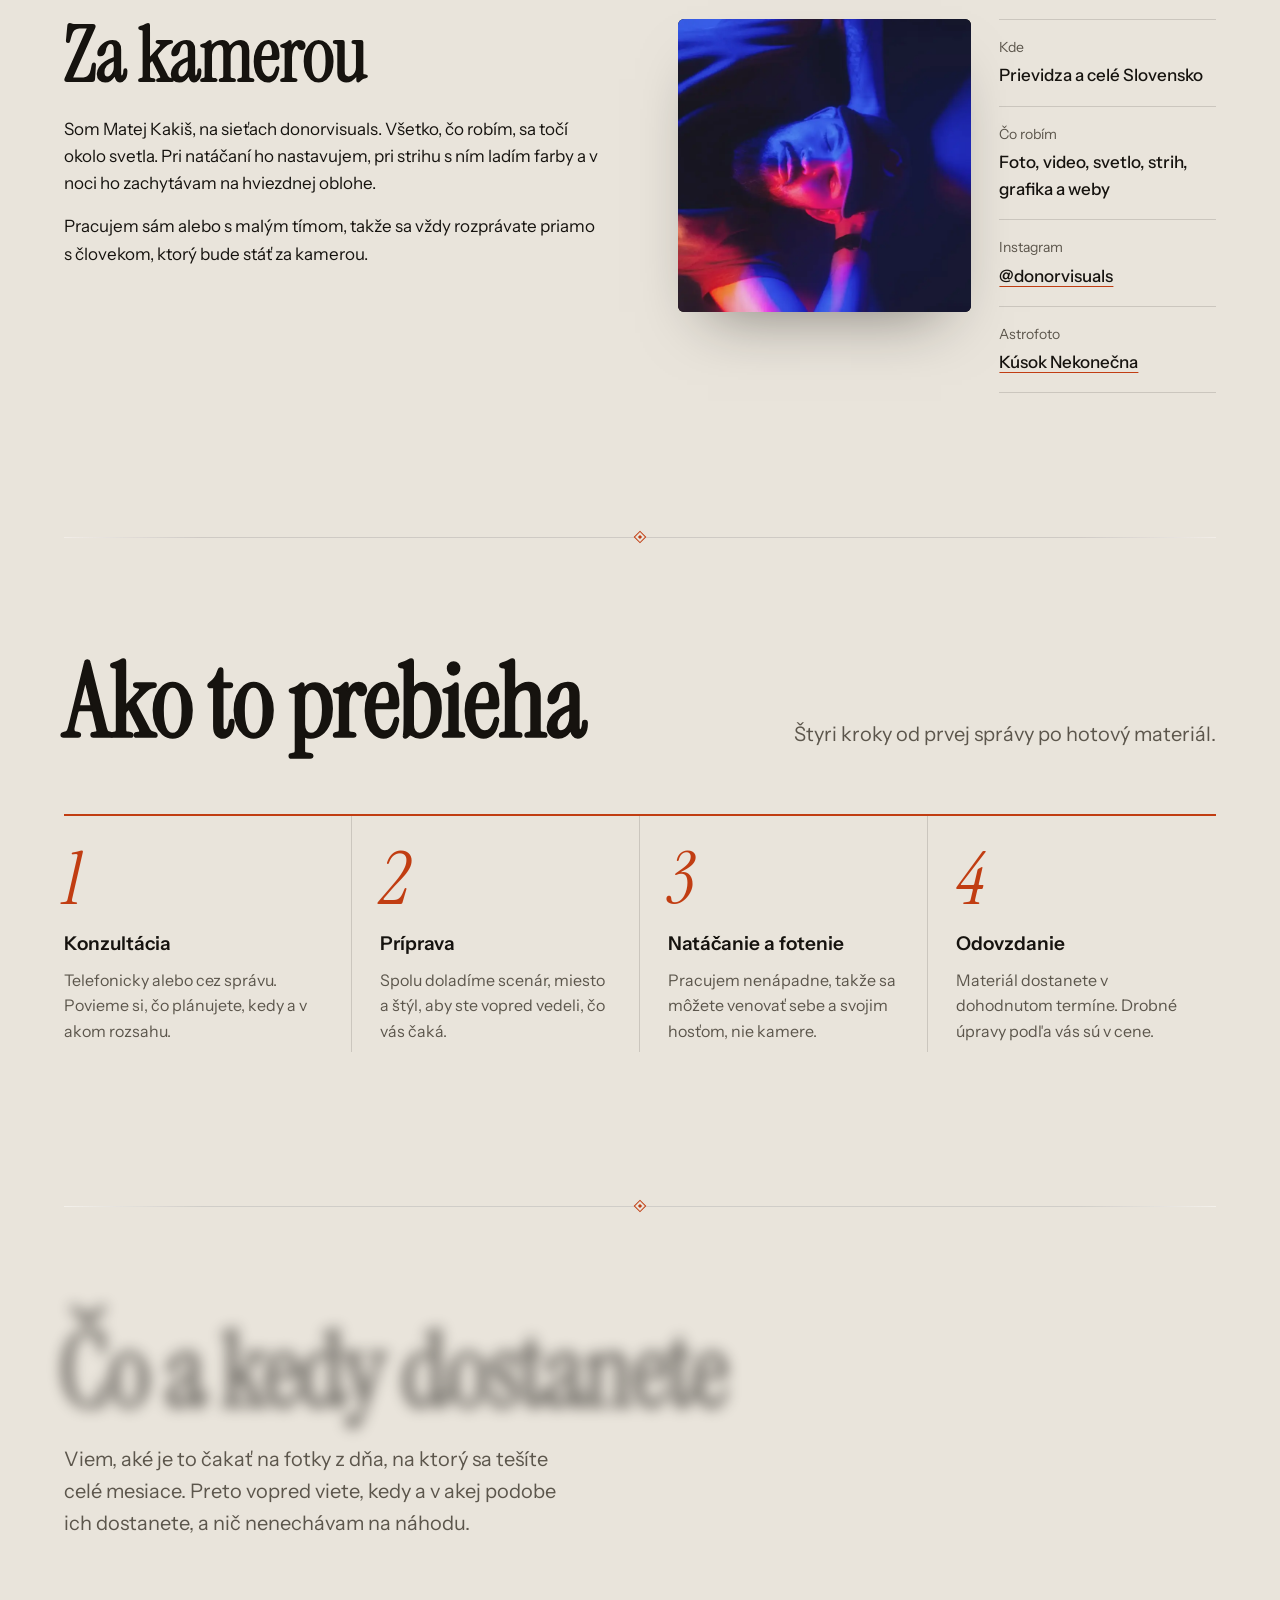
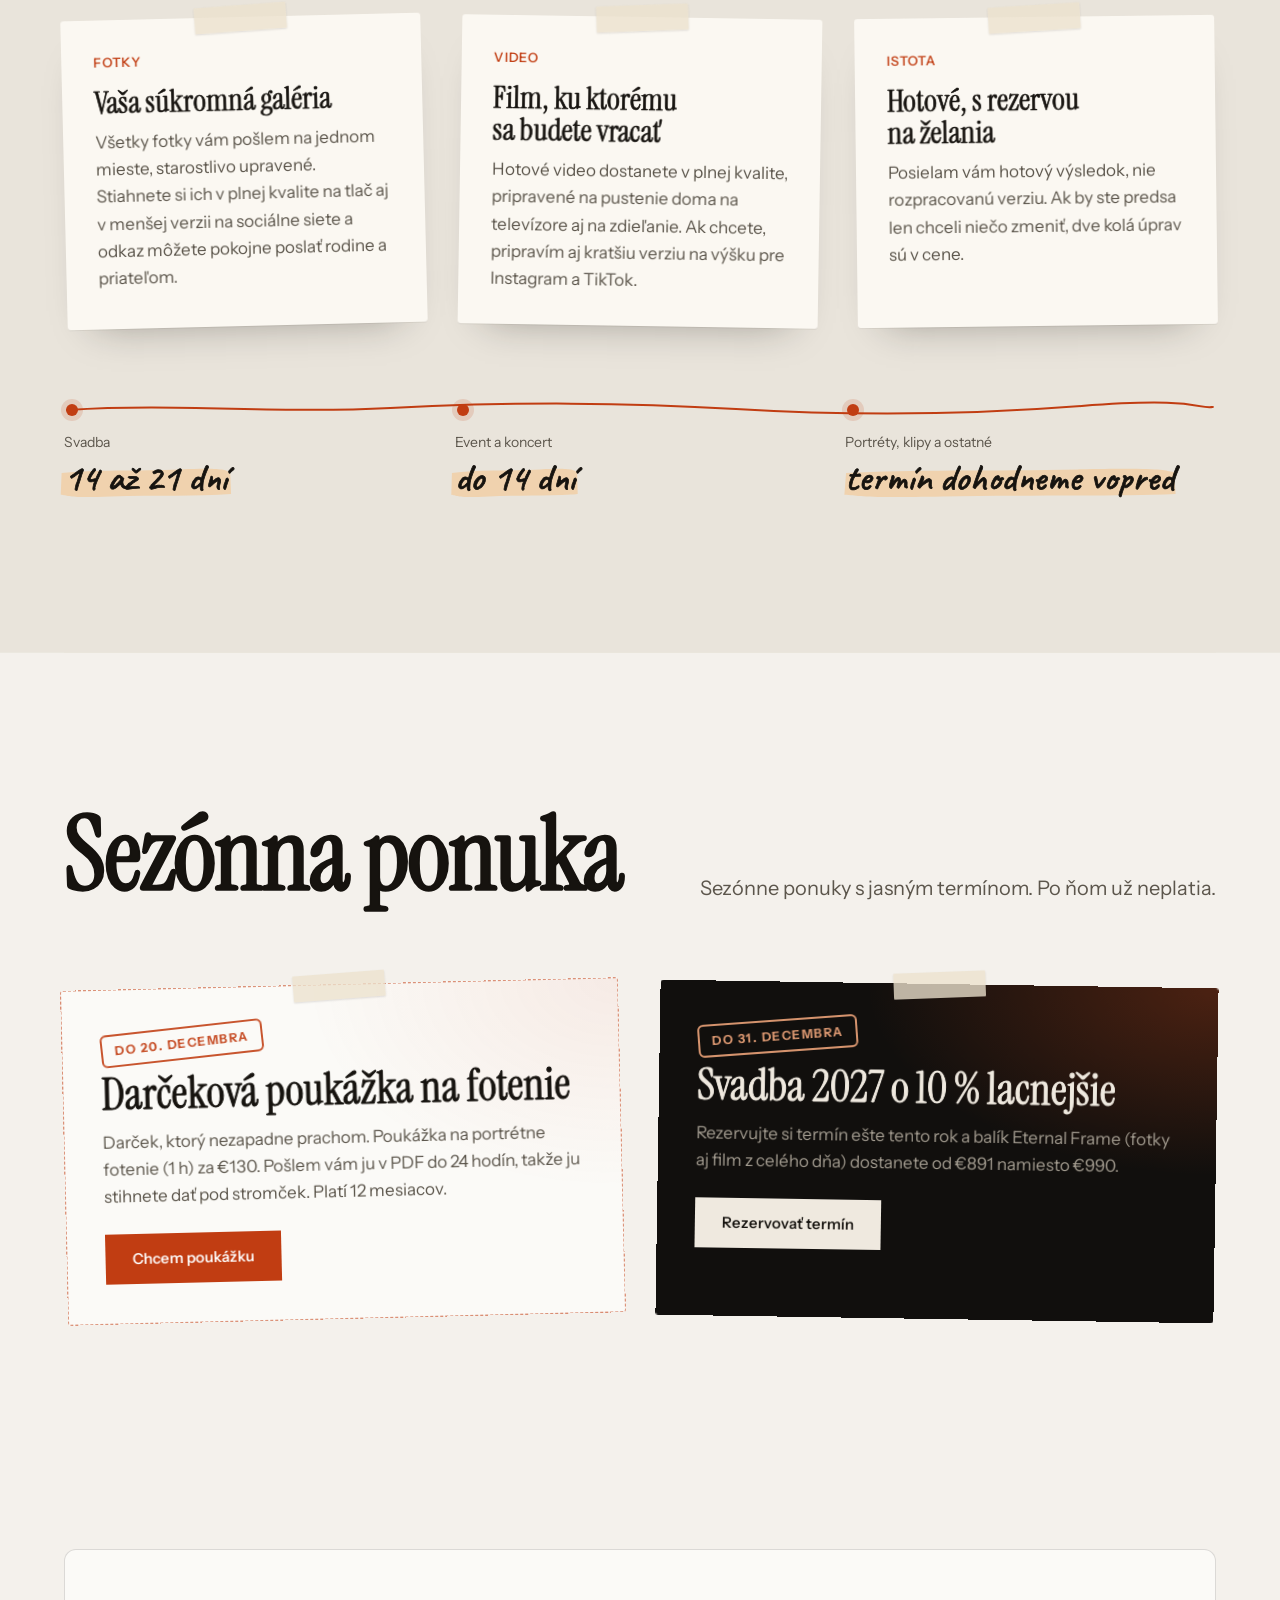
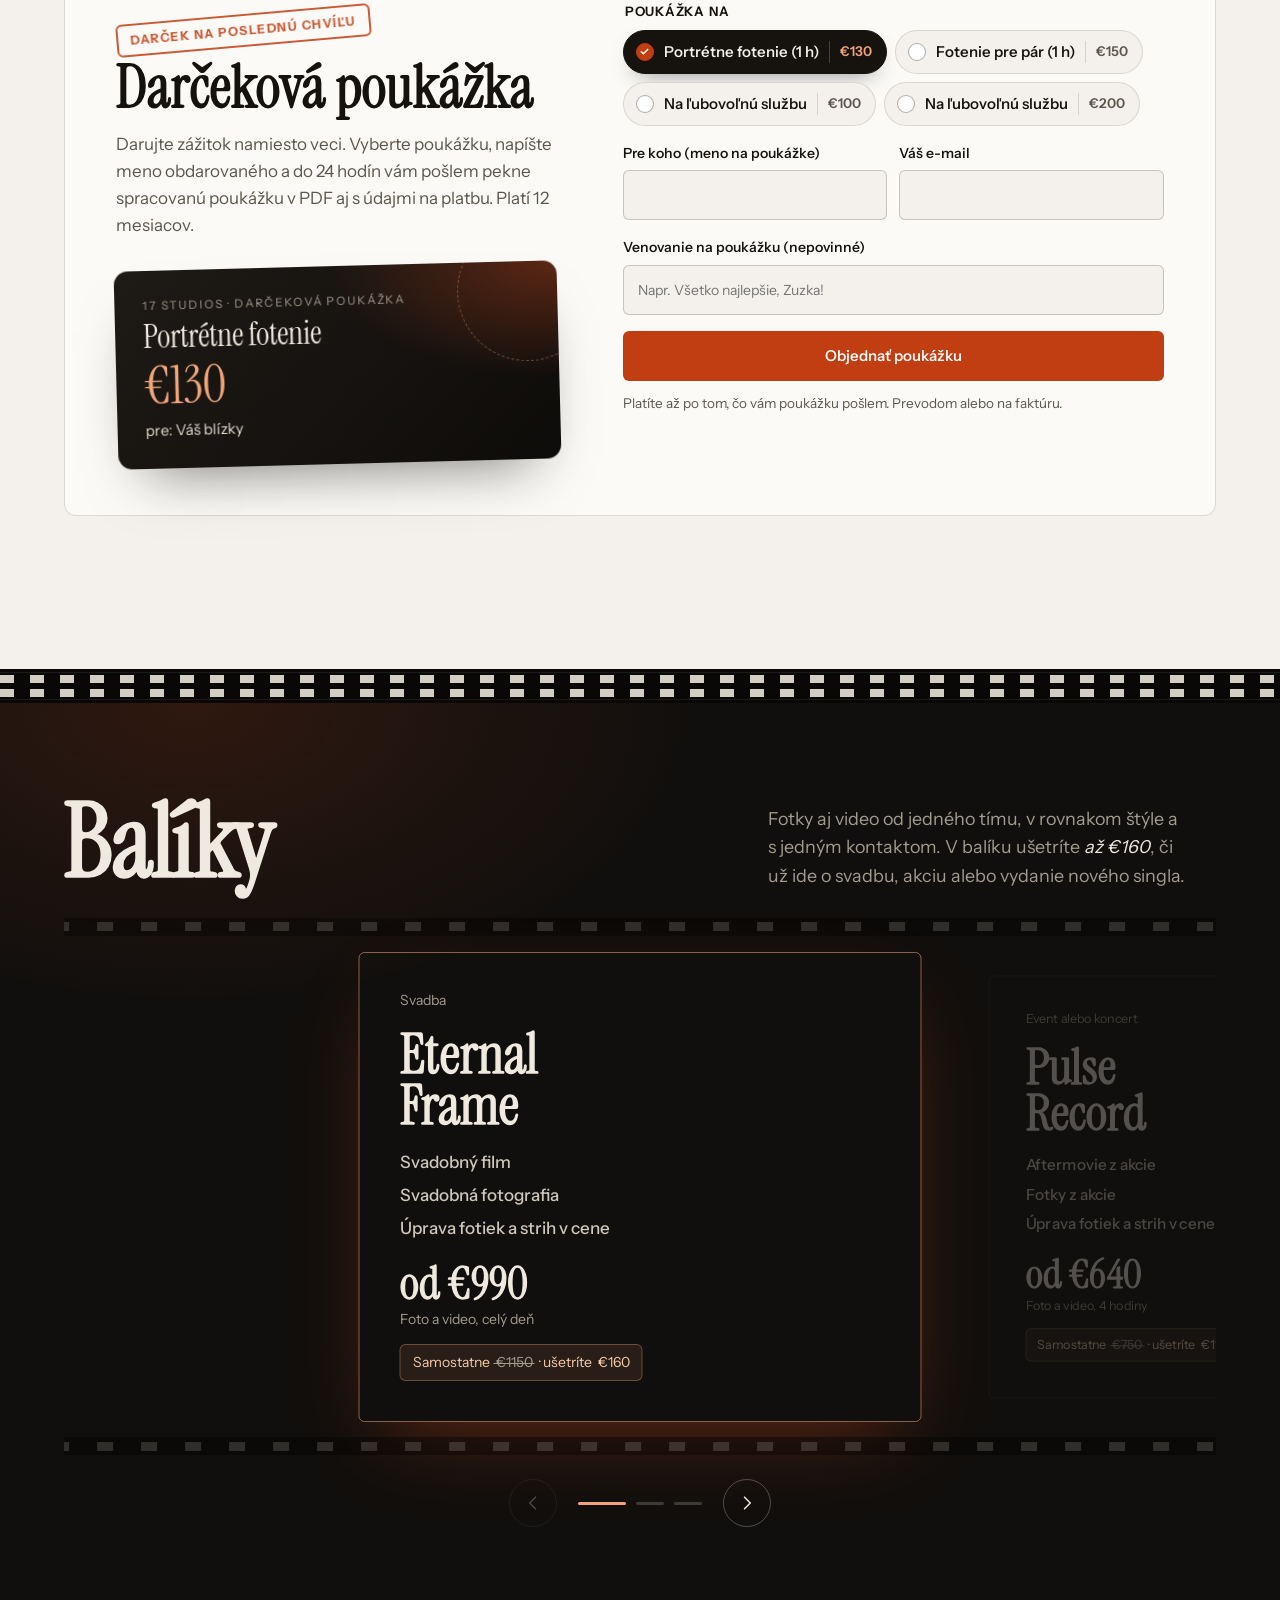
==== commit f98fcb37: "fafnatay uprava galerie a oprava listka" ====
--- a/17STUDIOS.EU/index.html
+++ b/17STUDIOS.EU/index.html
@@ -968,17 +968,17 @@
                         <a class="cat-tile" data-img="portrety_12.webp"></a>
                         </div>
                         <div class="cat-gallery" data-group="fantasy" data-sub="fantasy" hidden>
+                        <a class="cat-tile" data-img="portrety_1.webp"></a>
+                        <a class="cat-tile" data-img="portrety_3.webp"></a>
+                        <a class="cat-tile" data-img="portrety_6.webp"></a>
+                        <a class="cat-tile" data-img="art_6.webp"></a>
+                        <a class="cat-tile" data-img="portrety_8.webp"></a>
+                        <a class="cat-tile" data-img="art_4.webp"></a>
                         <a class="cat-tile" data-img="portrety_7.webp"></a>
+                        <a class="cat-tile" data-img="art_3.webp"></a>
                         <a class="cat-tile" data-img="art_1.webp"></a>
-                        <a class="cat-tile" data-img="art_3.webp"></a>
-                        <a class="cat-tile" data-img="portrety_1.webp"></a>
-                        <a class="cat-tile" data-img="art_4.webp"></a>
-                        <a class="cat-tile" data-img="art_6.webp"></a>
-                        <a class="cat-tile" data-img="portrety_3.webp"></a>
                         <a class="cat-tile" data-img="art_7.webp"></a>
-                        <a class="cat-tile" data-img="portrety_8.webp"></a>
                         <a class="cat-tile" data-img="art_8.webp"></a>
-                        <a class="cat-tile" data-img="portrety_6.webp"></a>
                         </div>
                     </div>
                     <div class="cat-box cat-box-gets">
--- a/17STUDIOS.EU/v3.css
+++ b/17STUDIOS.EU/v3.css
@@ -635,3 +635,6 @@
 .bento-tile.is-previewing .cat-vprev { opacity: 1; }
 /* Časté otázky: veta o odpovedi až pod zoznamom */
 .faq-after { margin: clamp(22px, 3vw, 34px) 0 0; }
+/* otáčacie kartičky: rámik a tieň patria samotnej kartičke, nie jej obalu (inak pod ňou vznikne tmavý pás) */
+[data-theme="dark"] .worries-grid.desk .worry.flipcard { box-shadow: none; }
+[data-theme="dark"] .wf { box-shadow: 0 0 0 1px rgba(237,230,218,.08), 0 22px 40px -28px rgba(0,0,0,.8); }
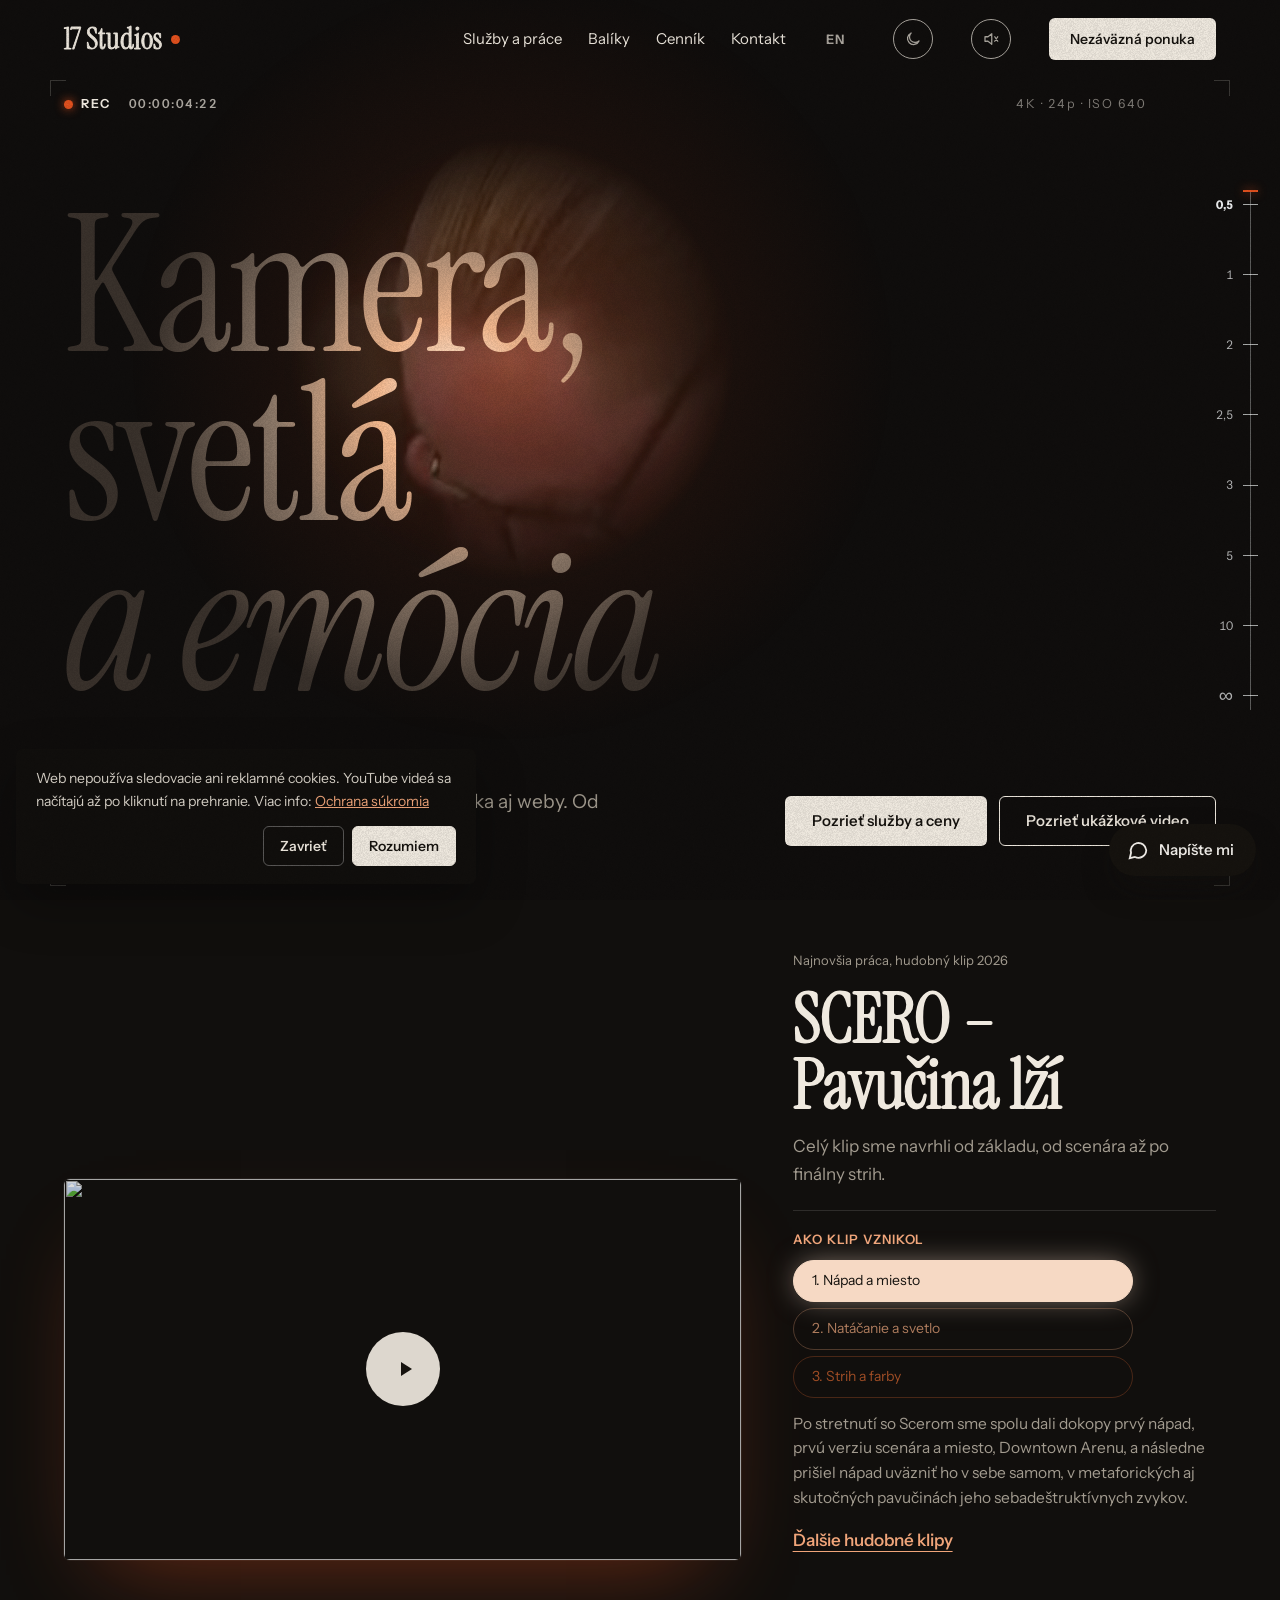
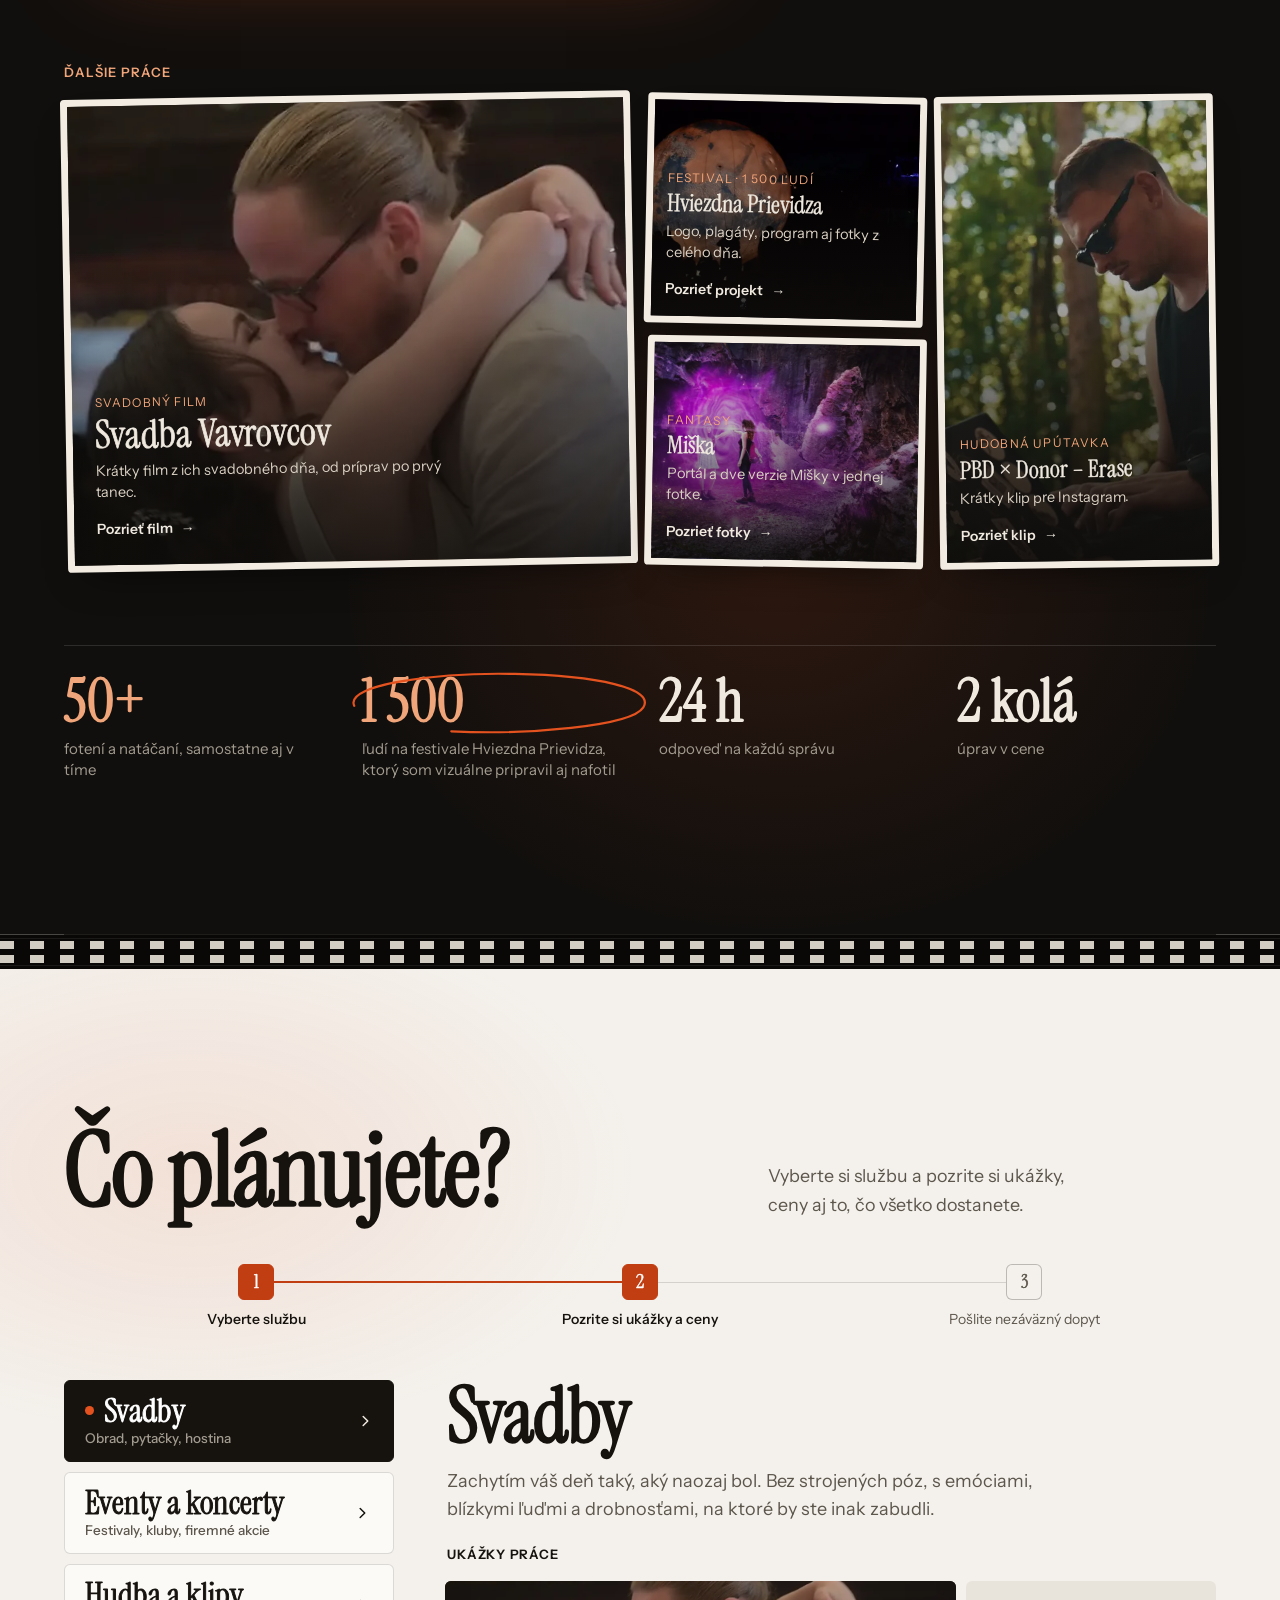
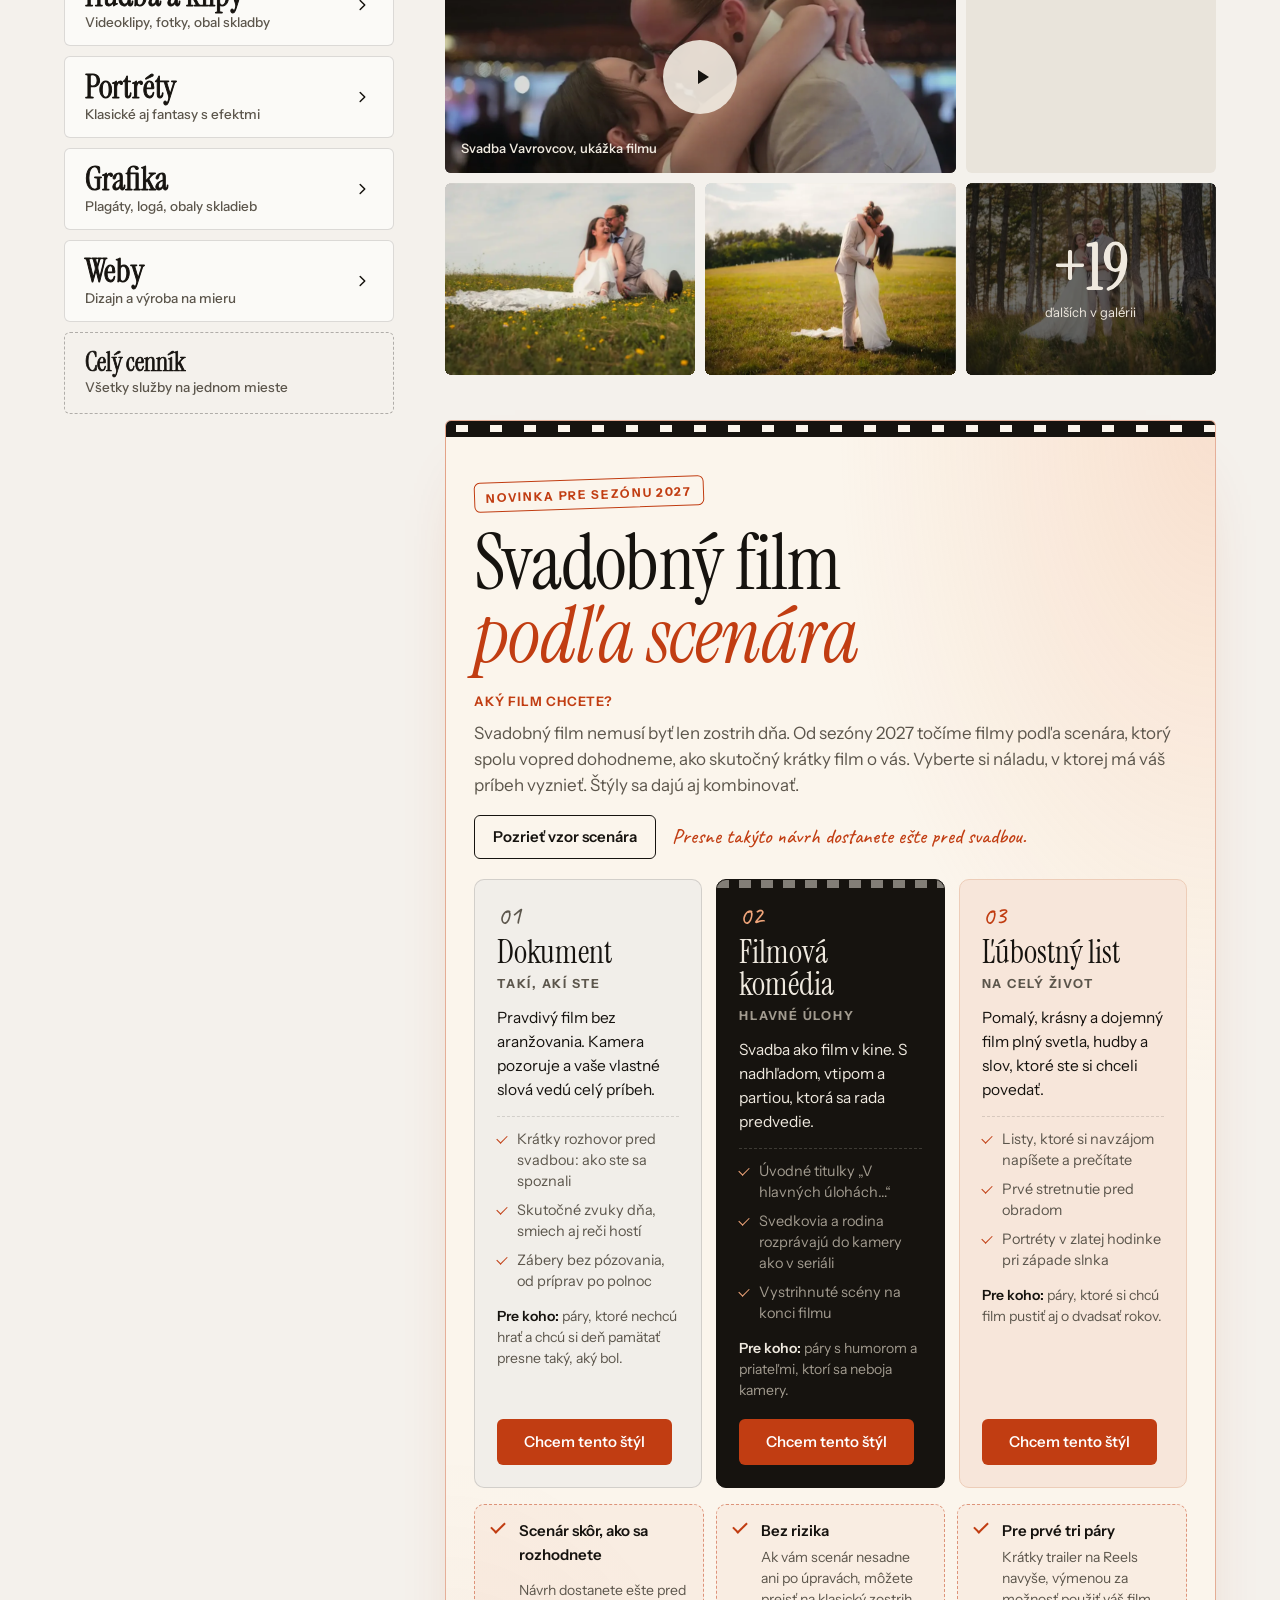
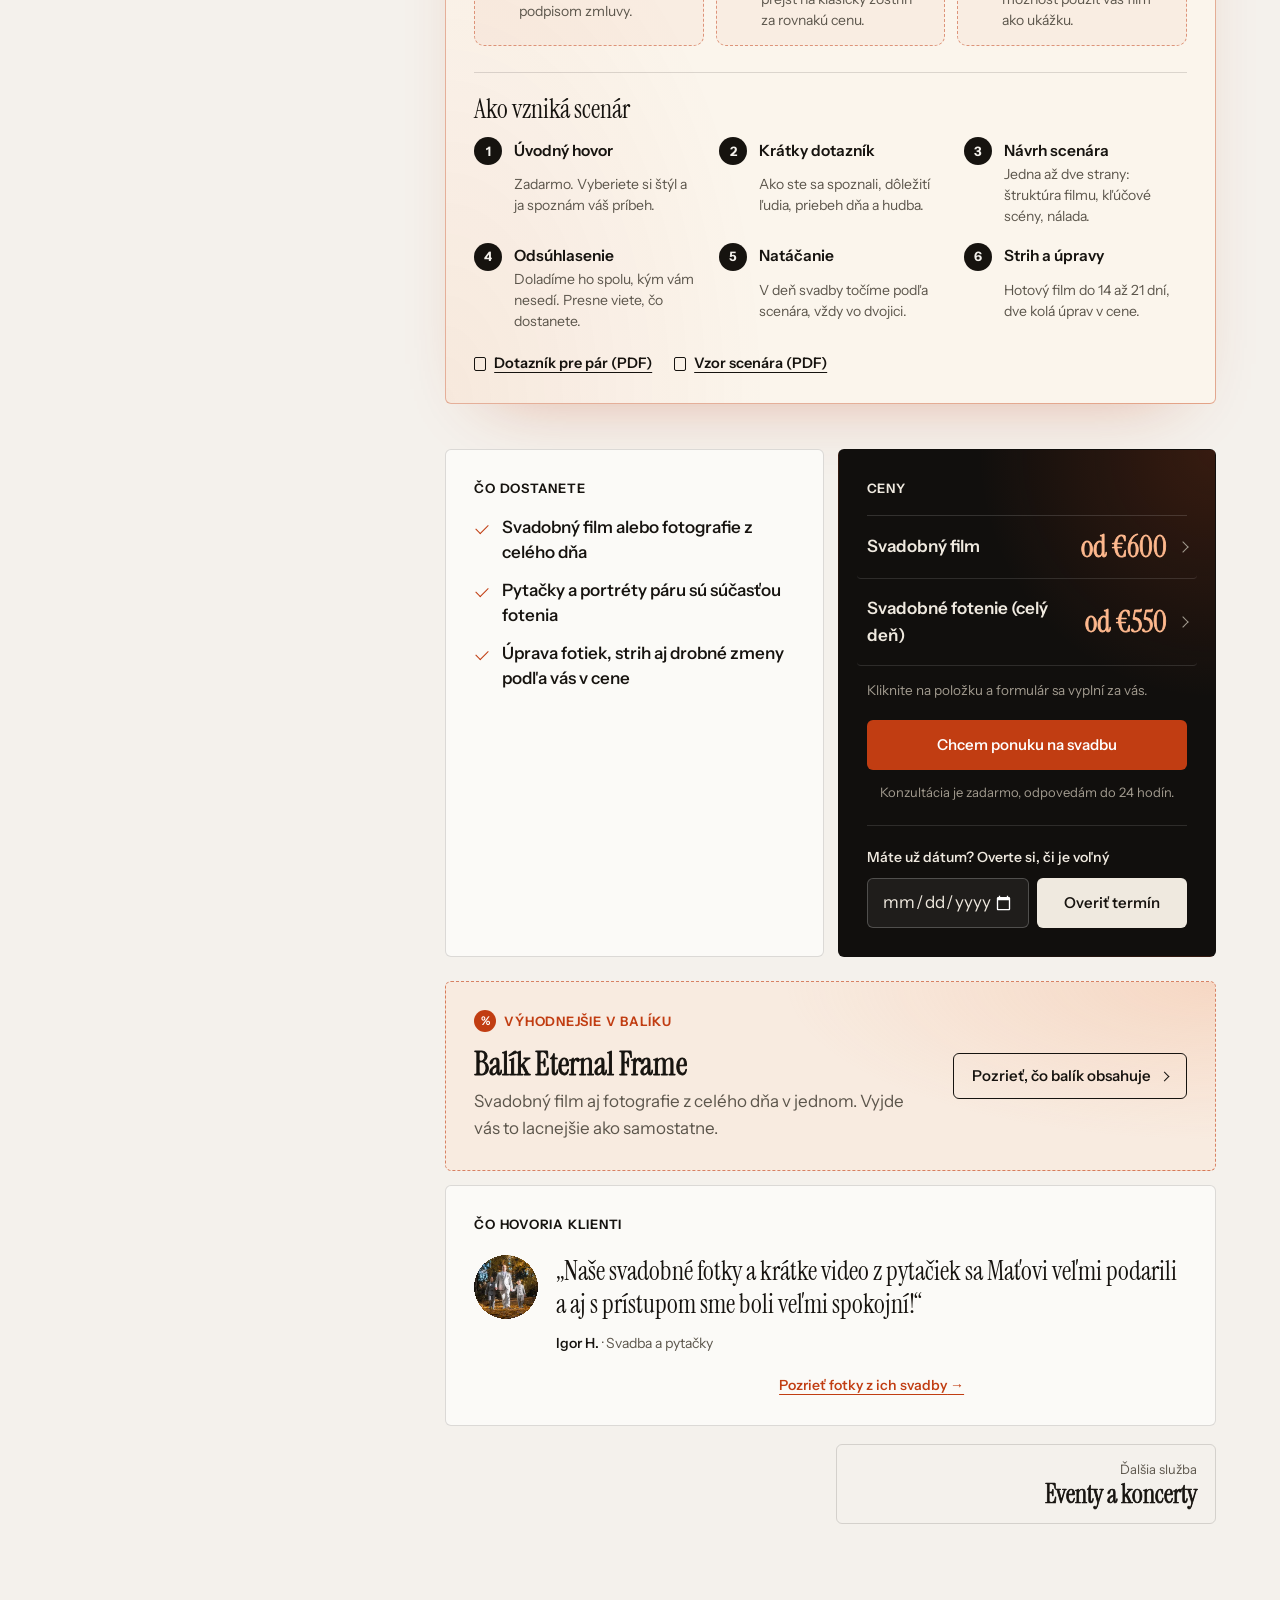
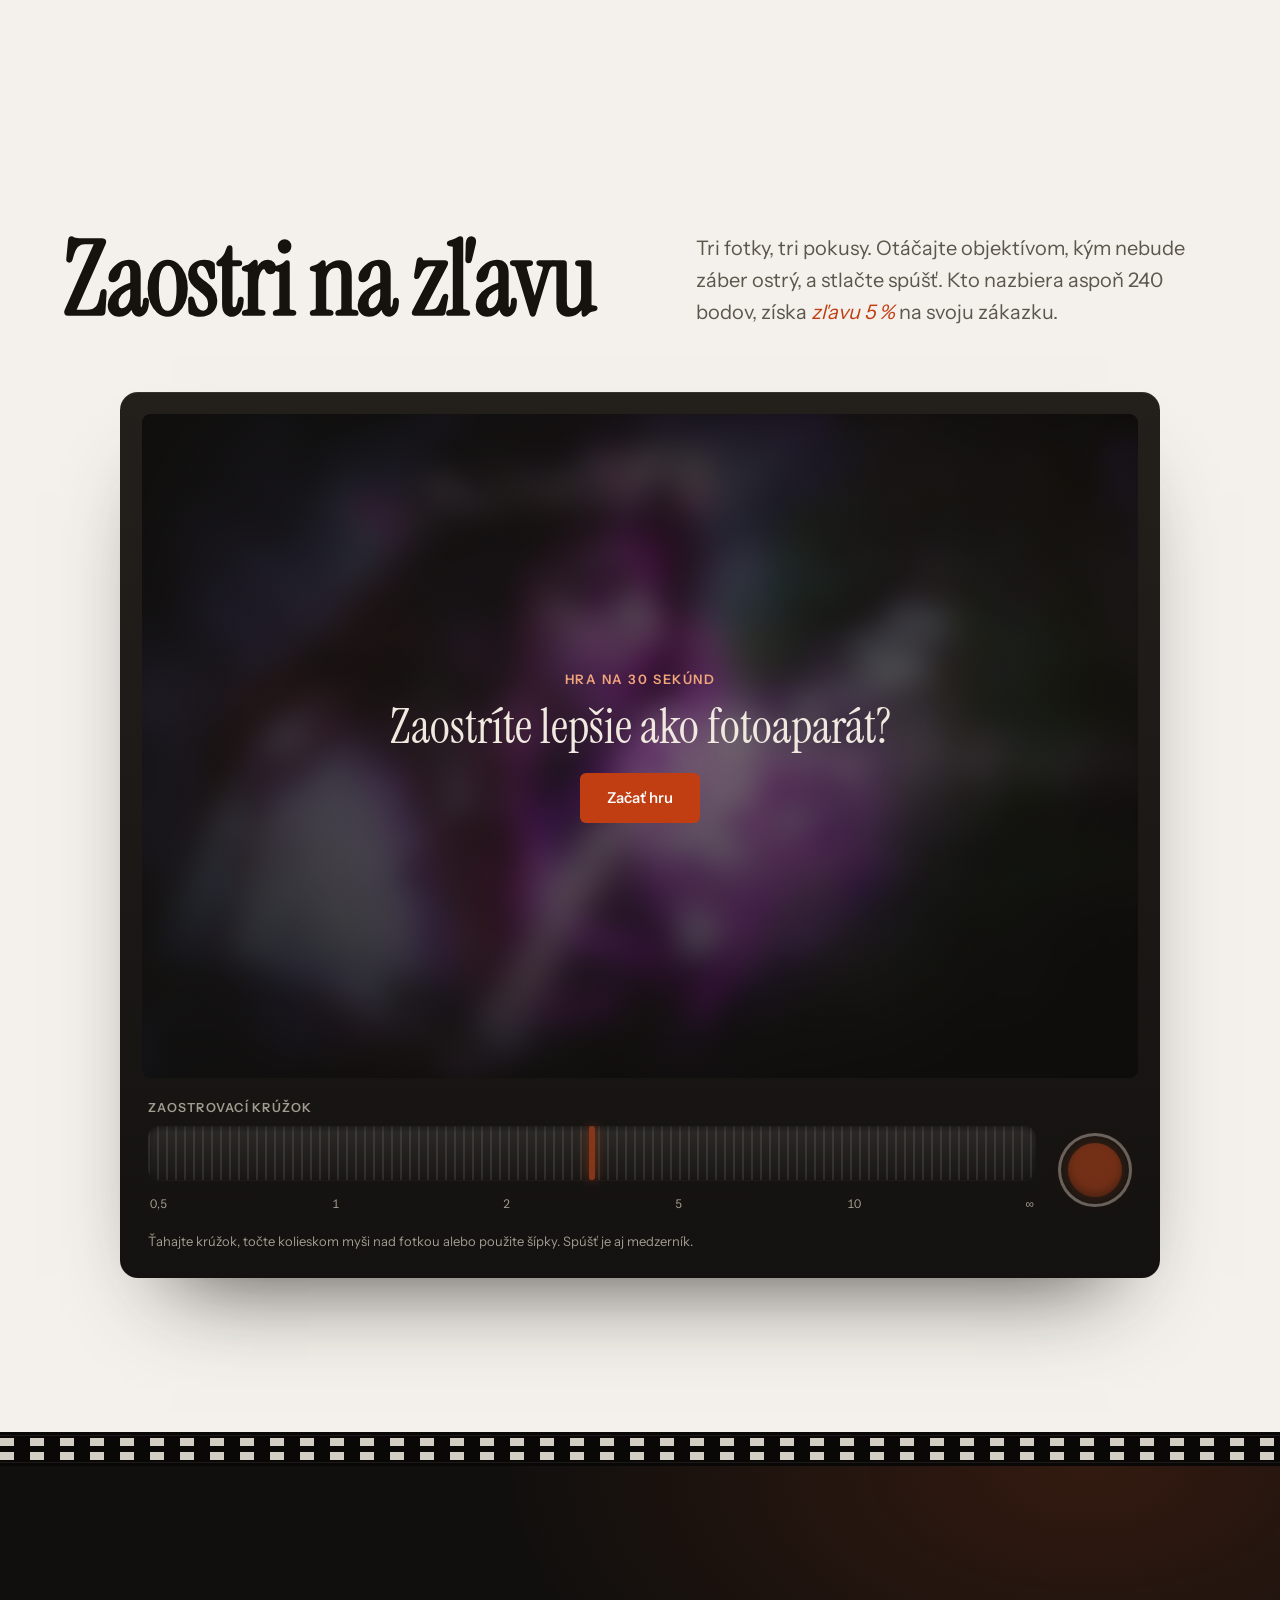
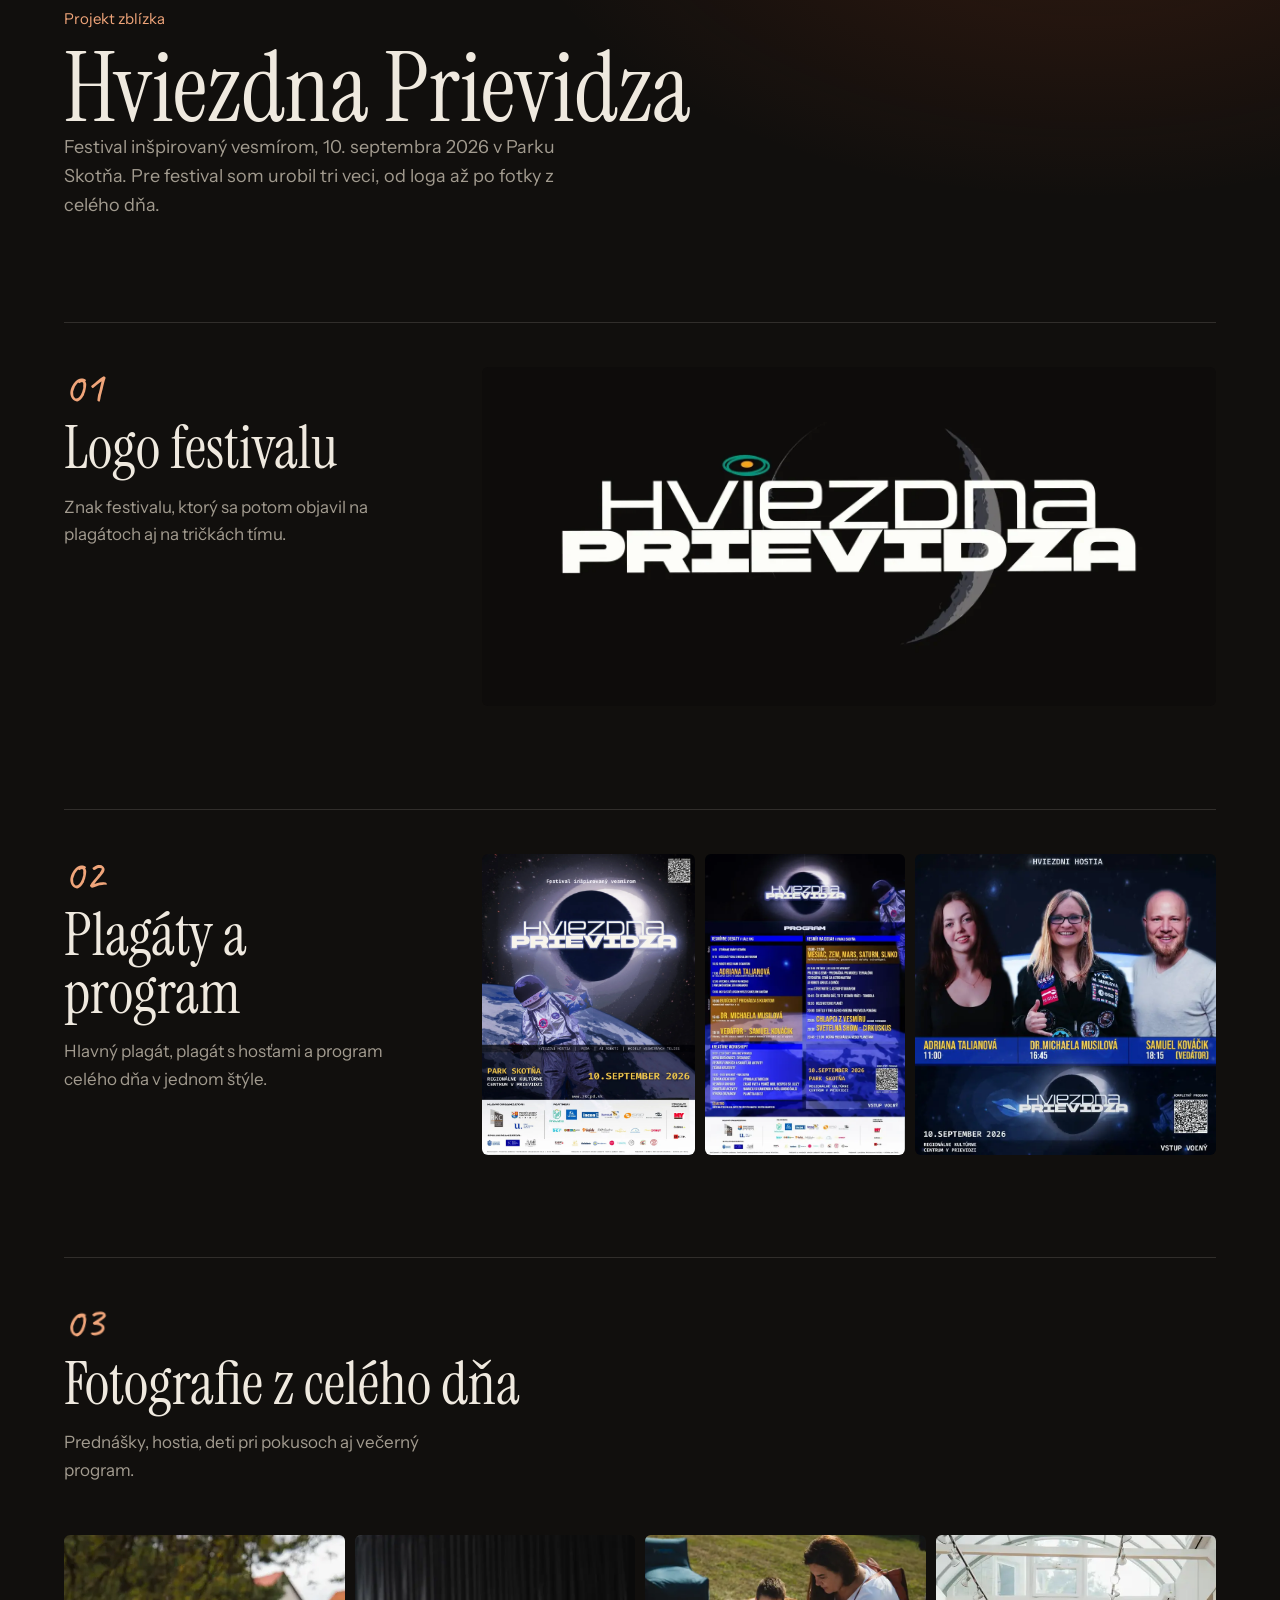
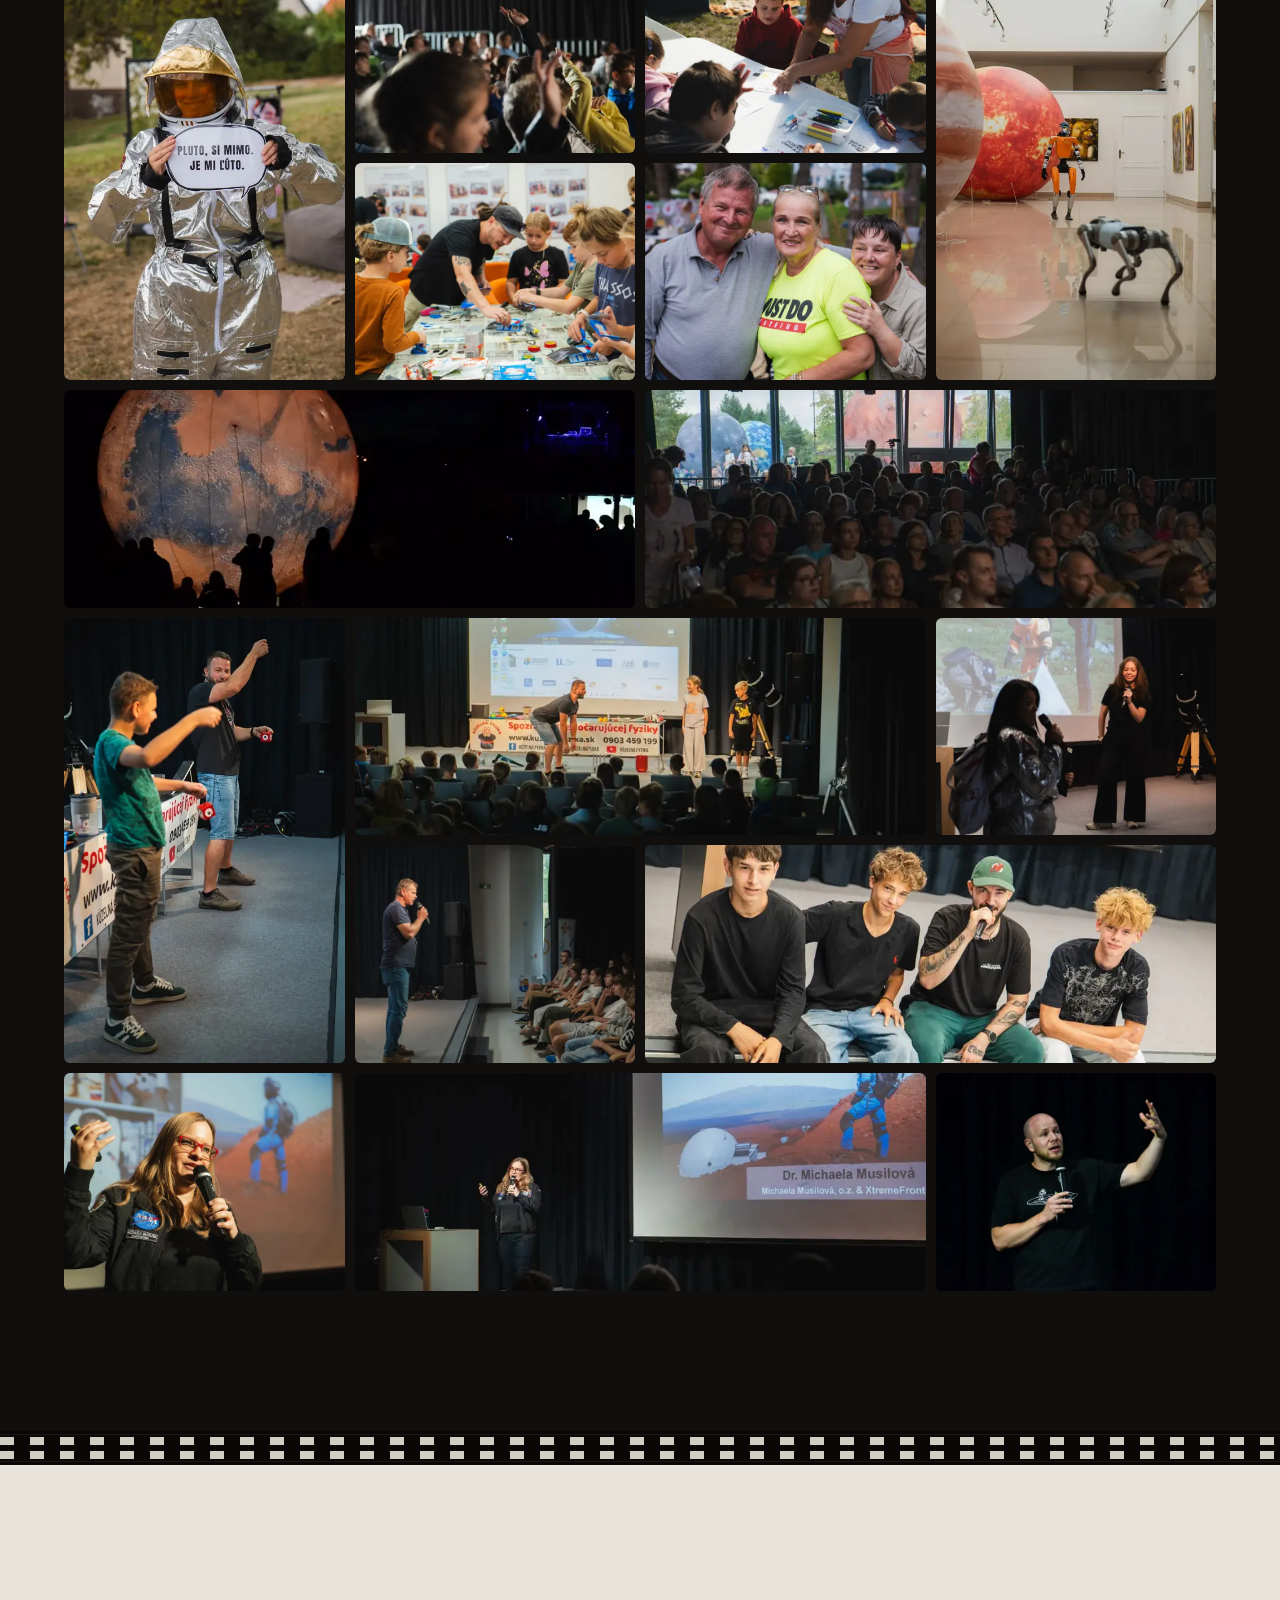
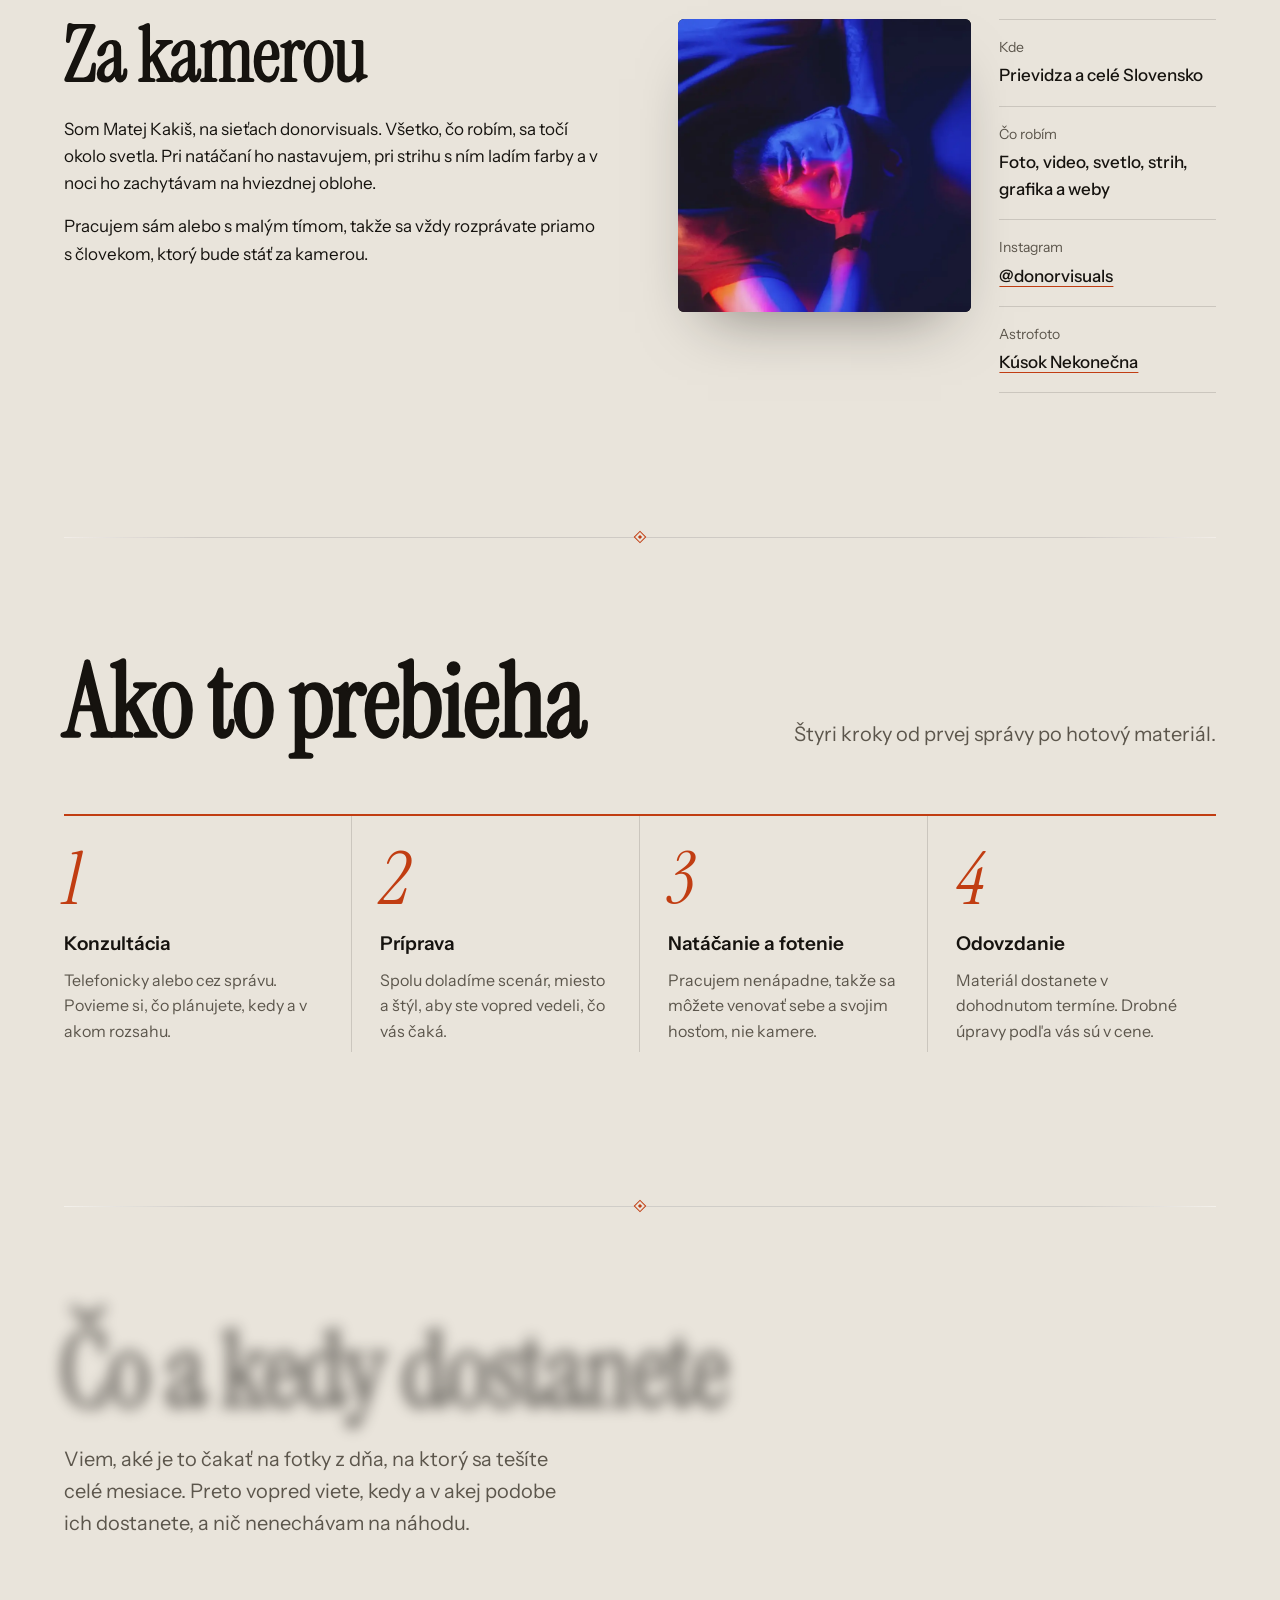
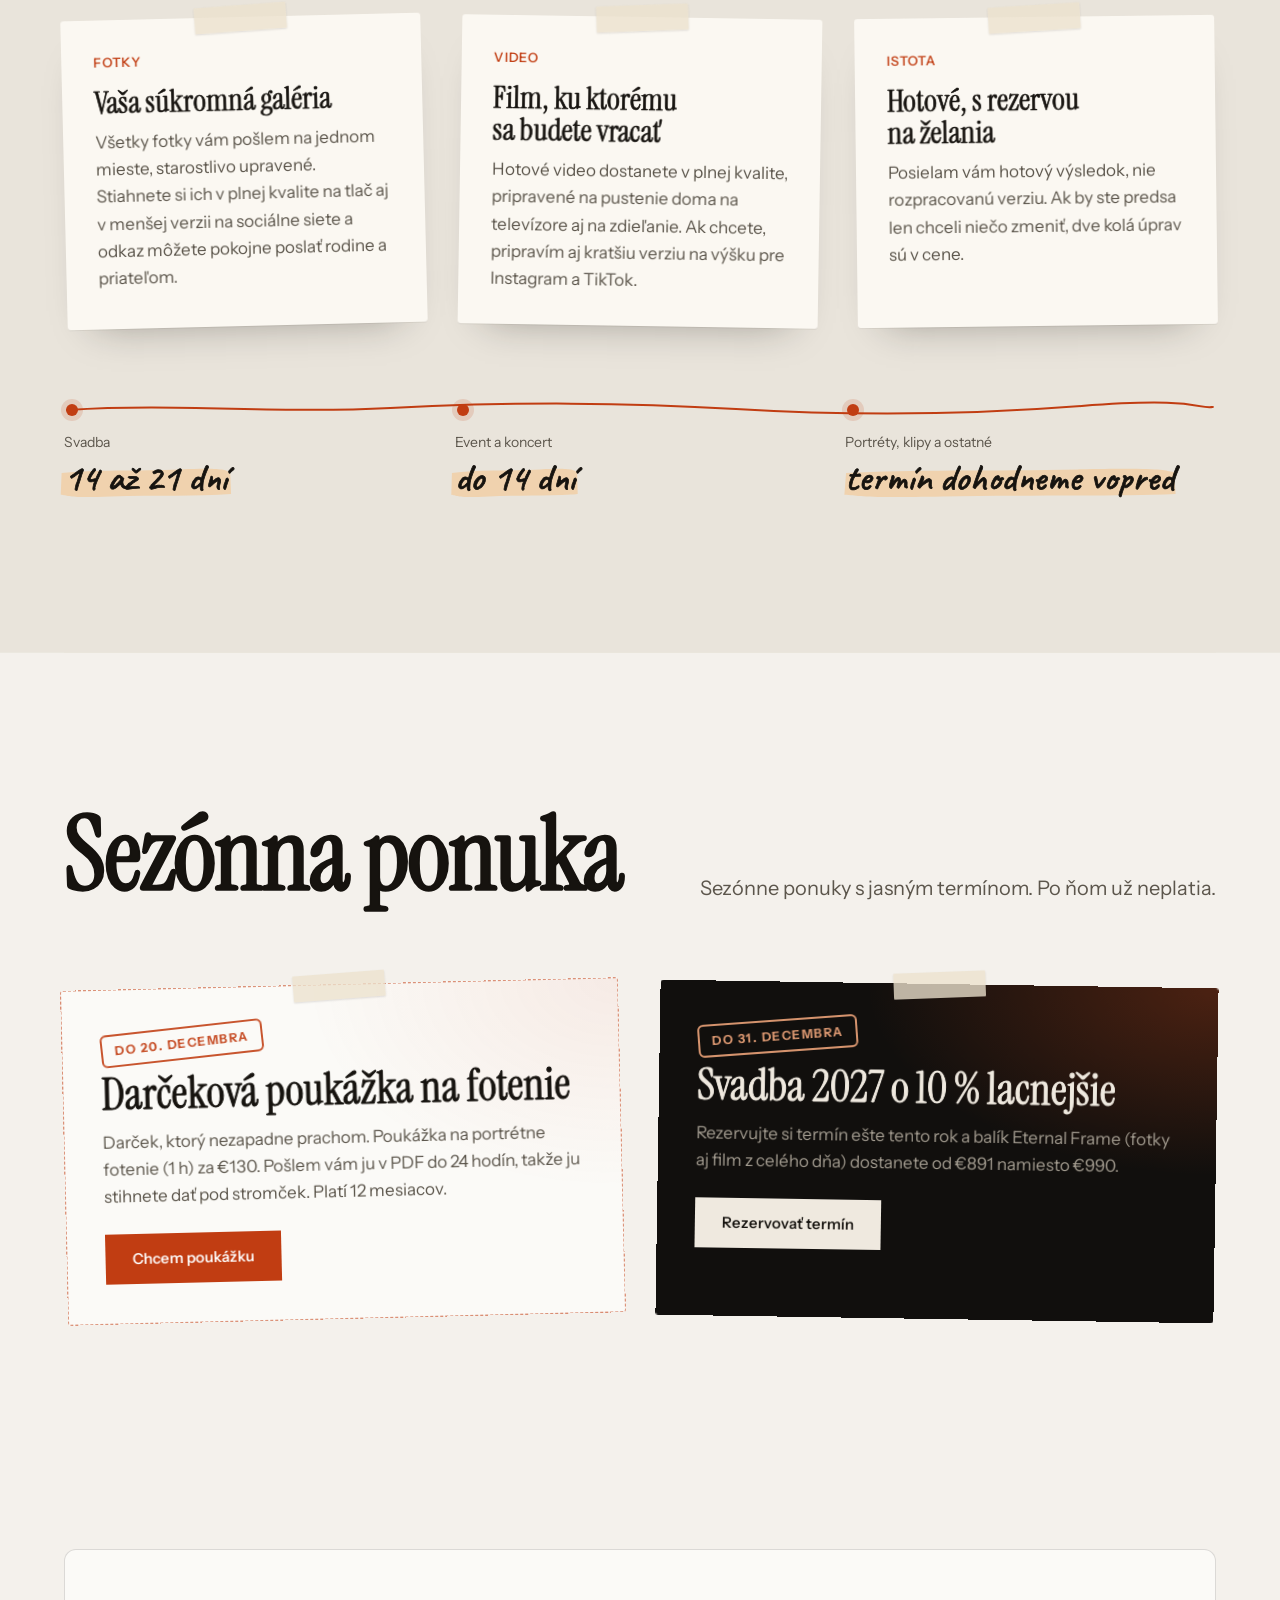
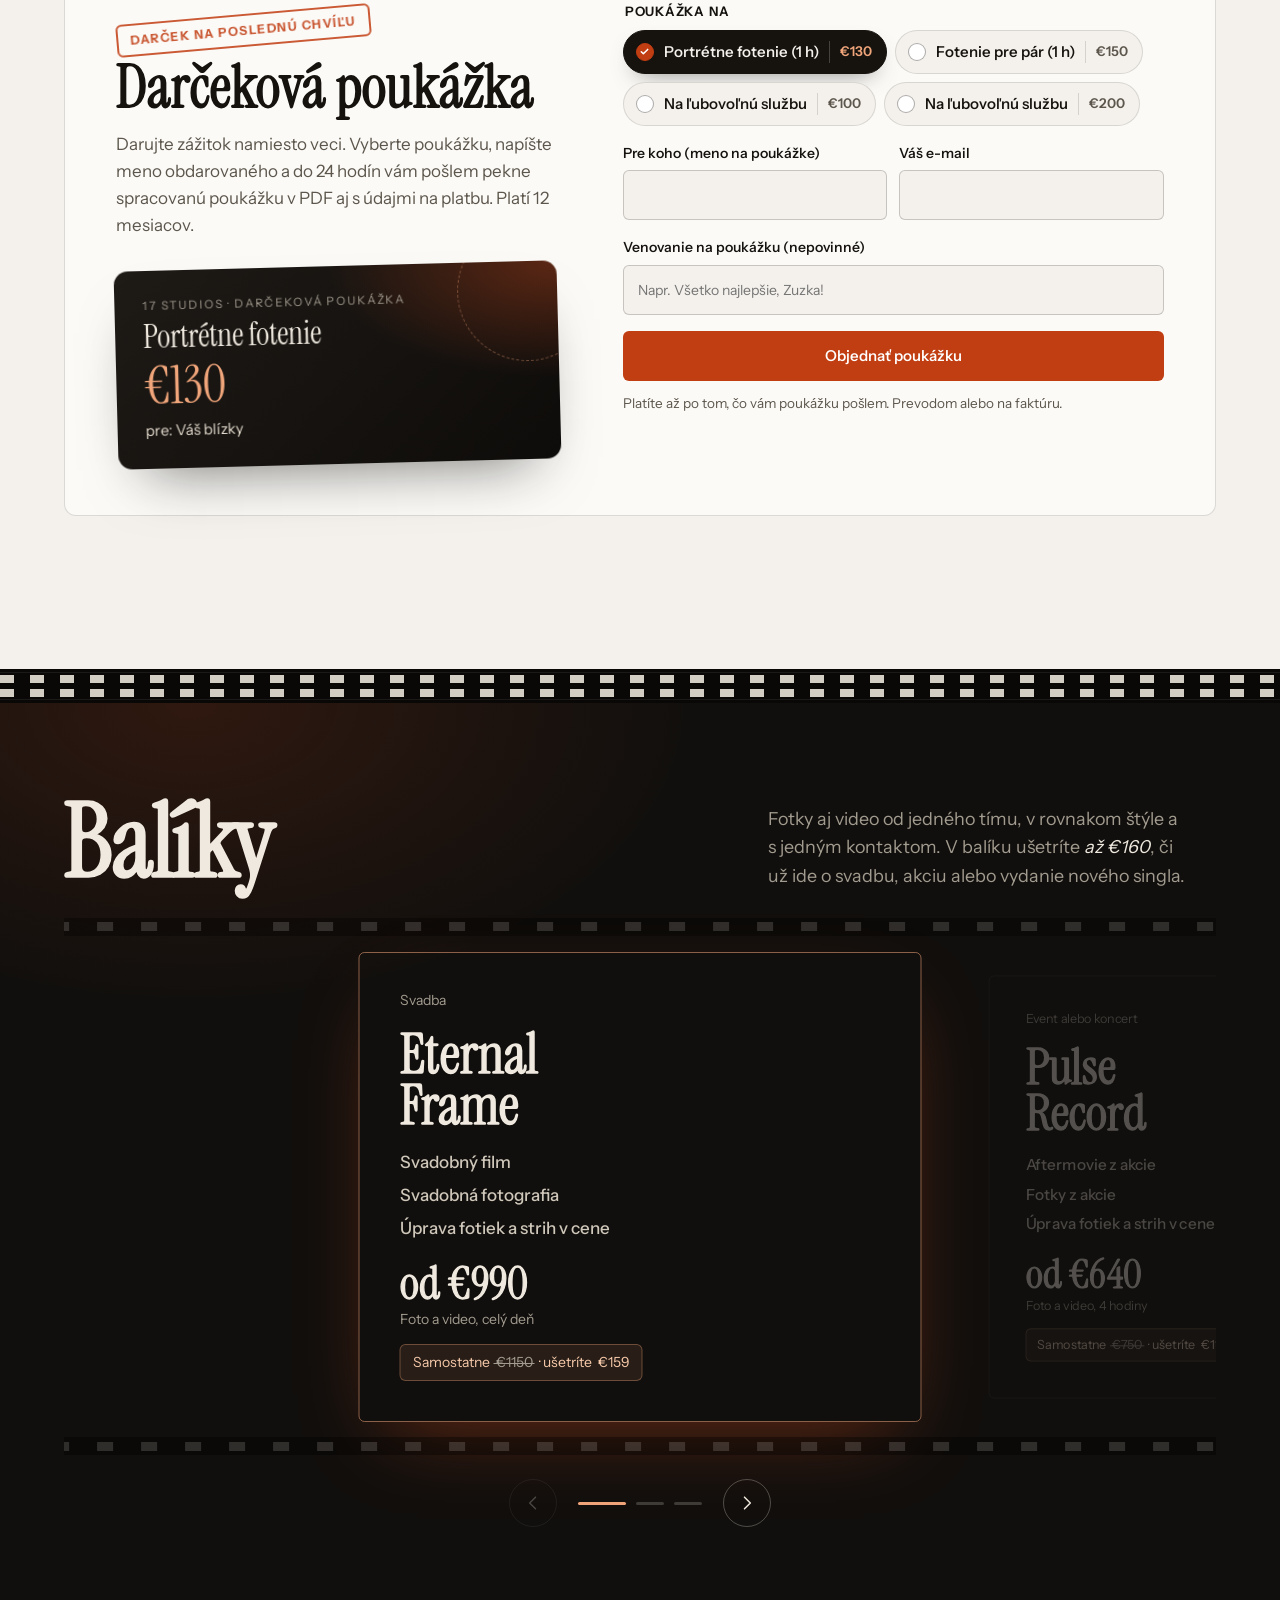
==== commit 04e75edb: "stuzkove: galeria, film Maturantus Fotograficus, ceny stuzkovej Co-Authored-By: Claude Opus 5.5 <nor" ====
--- a/17STUDIOS.EU/index.html
+++ b/17STUDIOS.EU/index.html
@@ -834,8 +834,32 @@
                         <p class="cat-lead">Koncerty, festivaly, klubové noci aj firemné akcie. Zachytím energiu davu, ľudí na pódiu aj detaily, ktoré organizátor počas akcie nestihne vidieť.</p>
                     </div>
                     <div class="cat-box cat-box-gallery">
+                        <div class="cat-sub-head">
                         <h4 class="cat-box-k">Ukážky práce</h4>
-                        <div class="cat-gallery" data-group="eventy">
+                        <div class="cat-sub" role="tablist" aria-label="Druh akcie"><button type="button" role="tab" class="cat-sub-b is-on" aria-selected="true" data-sub="akcie">Akcie a koncerty</button><button type="button" role="tab" class="cat-sub-b" aria-selected="false" data-sub="stuzkove">Stužkové</button></div>
+                        </div>
+                        <p class="cat-sub-lead" data-sub="stuzkove" hidden>Stužková 4.B, október 2026. Stužkovanie.</p>
+                        <div class="cat-gallery" data-group="stuzkove" data-sub="stuzkove" data-label="Stužková" hidden>
+                        <a class="cat-tile" data-vid="stuzkova_film.mp4" data-prev="prev/stuzkova_film.mp4" data-poster="stuzkova_film.webp" data-title="4.B – Maturantus Fotograficus"></a>
+                        <a class="cat-tile" data-img="stuzkova_1.webp"></a>
+                        <a class="cat-tile" data-img="stuzkova_2.webp"></a>
+                        <a class="cat-tile" data-img="stuzkova_3.webp"></a>
+                        <a class="cat-tile" data-img="stuzkova_4.webp"></a>
+                        <a class="cat-tile" data-img="stuzkova_12.webp"></a>
+                        <a class="cat-tile" data-img="stuzkova_15.webp"></a>
+                        <a class="cat-tile" data-img="stuzkova_5.webp"></a>
+                        <a class="cat-tile" data-img="stuzkova_6.webp"></a>
+                        <a class="cat-tile" data-img="stuzkova_8.webp"></a>
+                        <a class="cat-tile" data-img="stuzkova_7.webp"></a>
+                        <a class="cat-tile" data-img="stuzkova_13.webp"></a>
+                        <a class="cat-tile" data-img="stuzkova_14.webp"></a>
+                        <a class="cat-tile" data-img="stuzkova_16.webp"></a>
+                        <a class="cat-tile" data-img="stuzkova_17.webp"></a>
+                        <a class="cat-tile" data-img="stuzkova_9.webp"></a>
+                        <a class="cat-tile" data-img="stuzkova_10.webp"></a>
+                        <a class="cat-tile" data-img="stuzkova_11.webp"></a>
+                        </div>
+                        <div class="cat-gallery" data-group="eventy" data-sub="akcie">
                         <a class="cat-tile" data-title="Aftermovie z akcie" data-yt="i0jR2p-oiWQ"></a>
                         <a class="cat-tile" data-img="eventy_1.webp"></a>
                         <a class="cat-tile" data-img="eventy_2.webp"></a>
@@ -858,11 +882,16 @@
                     </div>
                     <div class="cat-box cat-box-price">
                         <h4 class="cat-box-k">Ceny</h4>
-                        <ul class="price-list cat-prices">
+                        <ul class="price-list cat-prices" data-sub="akcie">
                         <li class="price-row" onclick="selectService('Event / koncert','Aftermovie z akcie')" onkeydown="if(event.key==='Enter')selectService('Event / koncert','Aftermovie z akcie')" role="button" tabindex="0"><span class="p-name">Aftermovie z akcie</span><span class="p-val">od €400</span></li>
                         <li class="price-row" onclick="selectService('Event / koncert','Fotenie akcie (4 h)')" onkeydown="if(event.key==='Enter')selectService('Event / koncert','Fotenie akcie (4 h)')" role="button" tabindex="0"><span class="p-name">Fotenie akcie (4 h)</span><span class="p-val">€350</span></li>
                         <li class="price-row" onclick="selectService('Event / koncert','Fotenie akcie, celý deň (8 h)')" onkeydown="if(event.key==='Enter')selectService('Event / koncert','Fotenie akcie, celý deň (8 h)')" role="button" tabindex="0"><span class="p-name">Fotenie akcie, celý deň (8 h)</span><span class="p-val">€550</span></li>
                         <li class="price-row" onclick="selectService('Event / koncert','Reels / krátke videá')" onkeydown="if(event.key==='Enter')selectService('Event / koncert','Reels / krátke videá')" role="button" tabindex="0"><span class="p-name">Reels / krátke videá</span><span class="p-val">od €150</span></li>
+                        </ul>
+                        <ul class="price-list cat-prices" data-sub="stuzkove" hidden>
+                        <li class="price-row" onclick="selectService('Event / koncert','Stužková: fotenie celého večera')" onkeydown="if(event.key==='Enter')selectService('Event / koncert','Stužková: fotenie celého večera')" role="button" tabindex="0"><span class="p-name">Fotenie celej stužkovej</span><span class="p-val">€300</span></li>
+                        <li class="price-row" onclick="selectService('Event / koncert','Stužková: aftermovie')" onkeydown="if(event.key==='Enter')selectService('Event / koncert','Stužková: aftermovie')" role="button" tabindex="0"><span class="p-name">Aftermovie zo stužkovej</span><span class="p-val">€350</span></li>
+                        <li class="price-row" onclick="selectService('Event / koncert','Stužková: reel')" onkeydown="if(event.key==='Enter')selectService('Event / koncert','Stužková: reel')" role="button" tabindex="0"><span class="p-name">Reel zo stužkovej</span><span class="p-val">€150</span></li>
                         </ul>
                         <p class="cat-hint">Kliknite na položku a formulár sa vyplní za vás.</p>
                         <button class="btn btn-primary cat-cta" onclick="selectService('Event / koncert','Event — nezáväzná ponuka')">Chcem ponuku na event</button>
--- a/17STUDIOS.EU/v3.css
+++ b/17STUDIOS.EU/v3.css
@@ -638,3 +638,4 @@
 /* otáčacie kartičky: rámik a tieň patria samotnej kartičke, nie jej obalu (inak pod ňou vznikne tmavý pás) */
 [data-theme="dark"] .worries-grid.desk .worry.flipcard { box-shadow: none; }
 [data-theme="dark"] .wf { box-shadow: 0 0 0 1px rgba(237,230,218,.08), 0 22px 40px -28px rgba(0,0,0,.8); }
+.cat-prices[hidden] { display: none !important; }
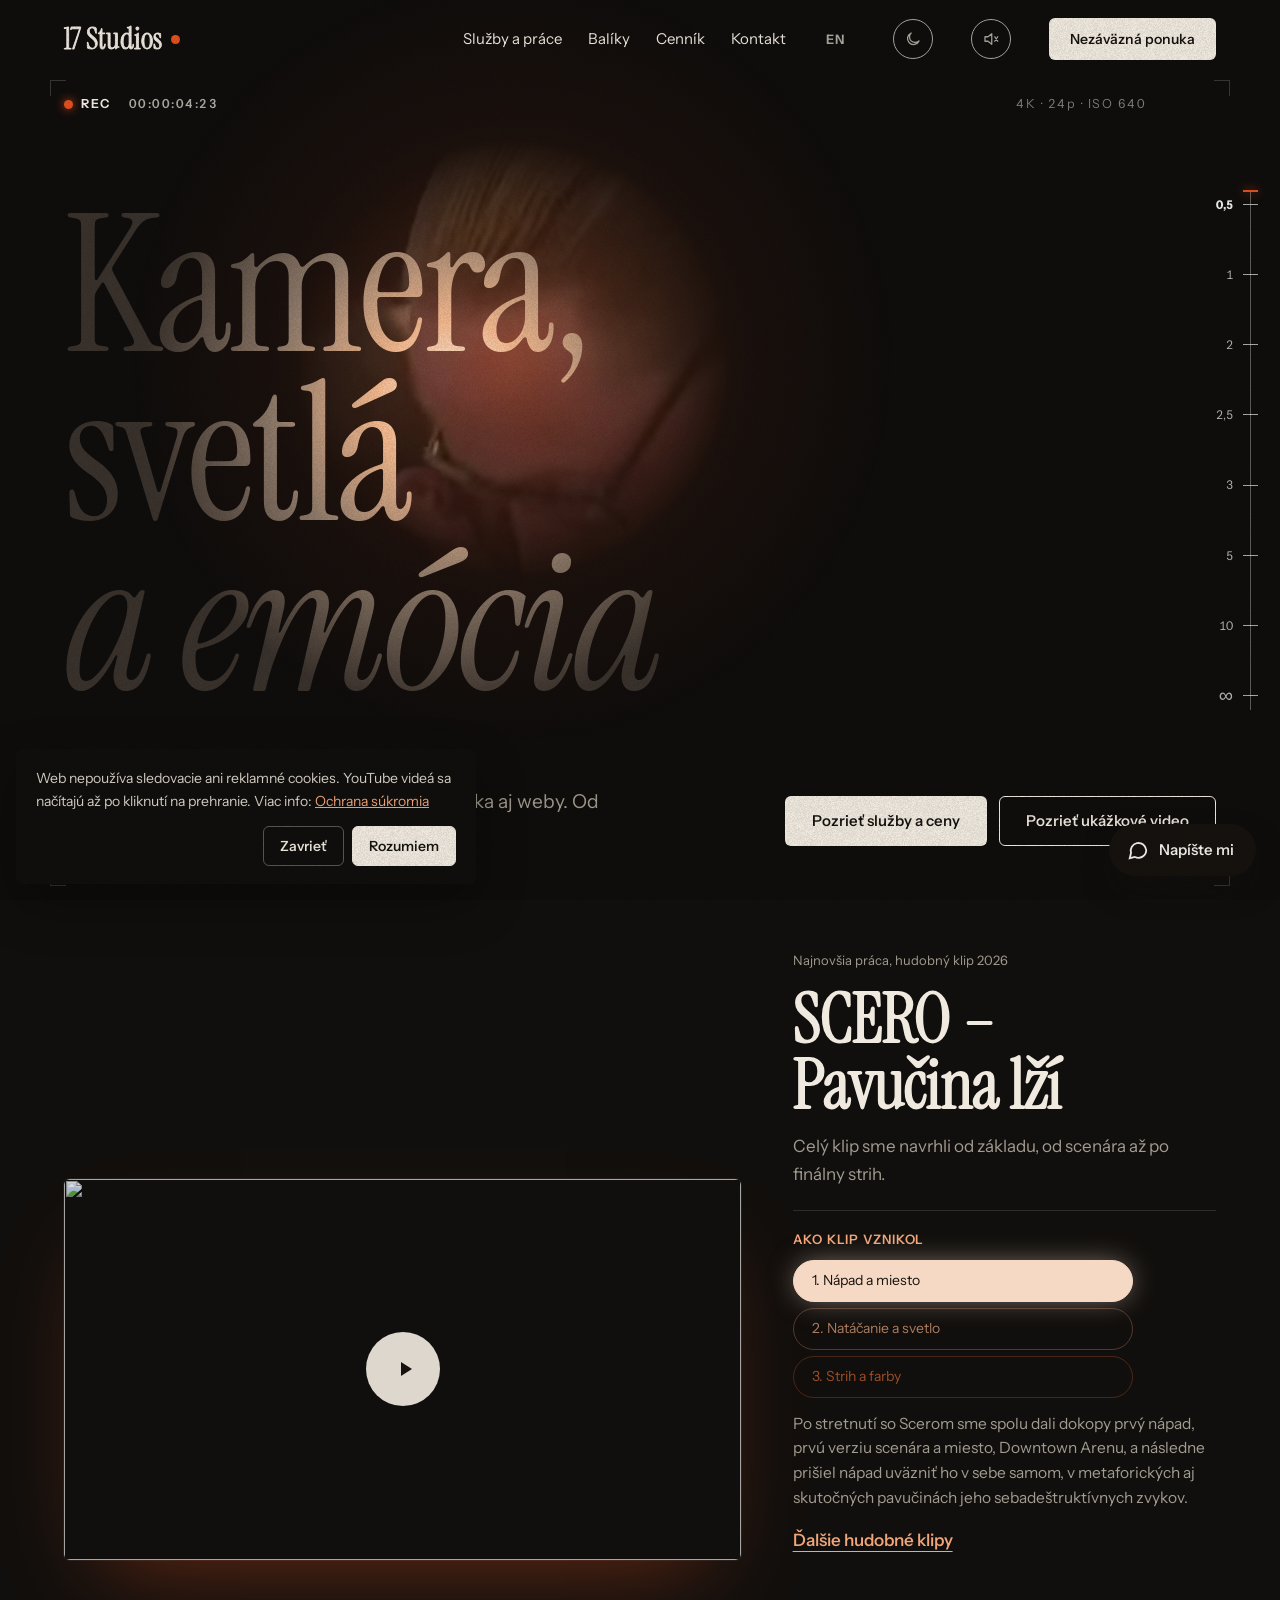
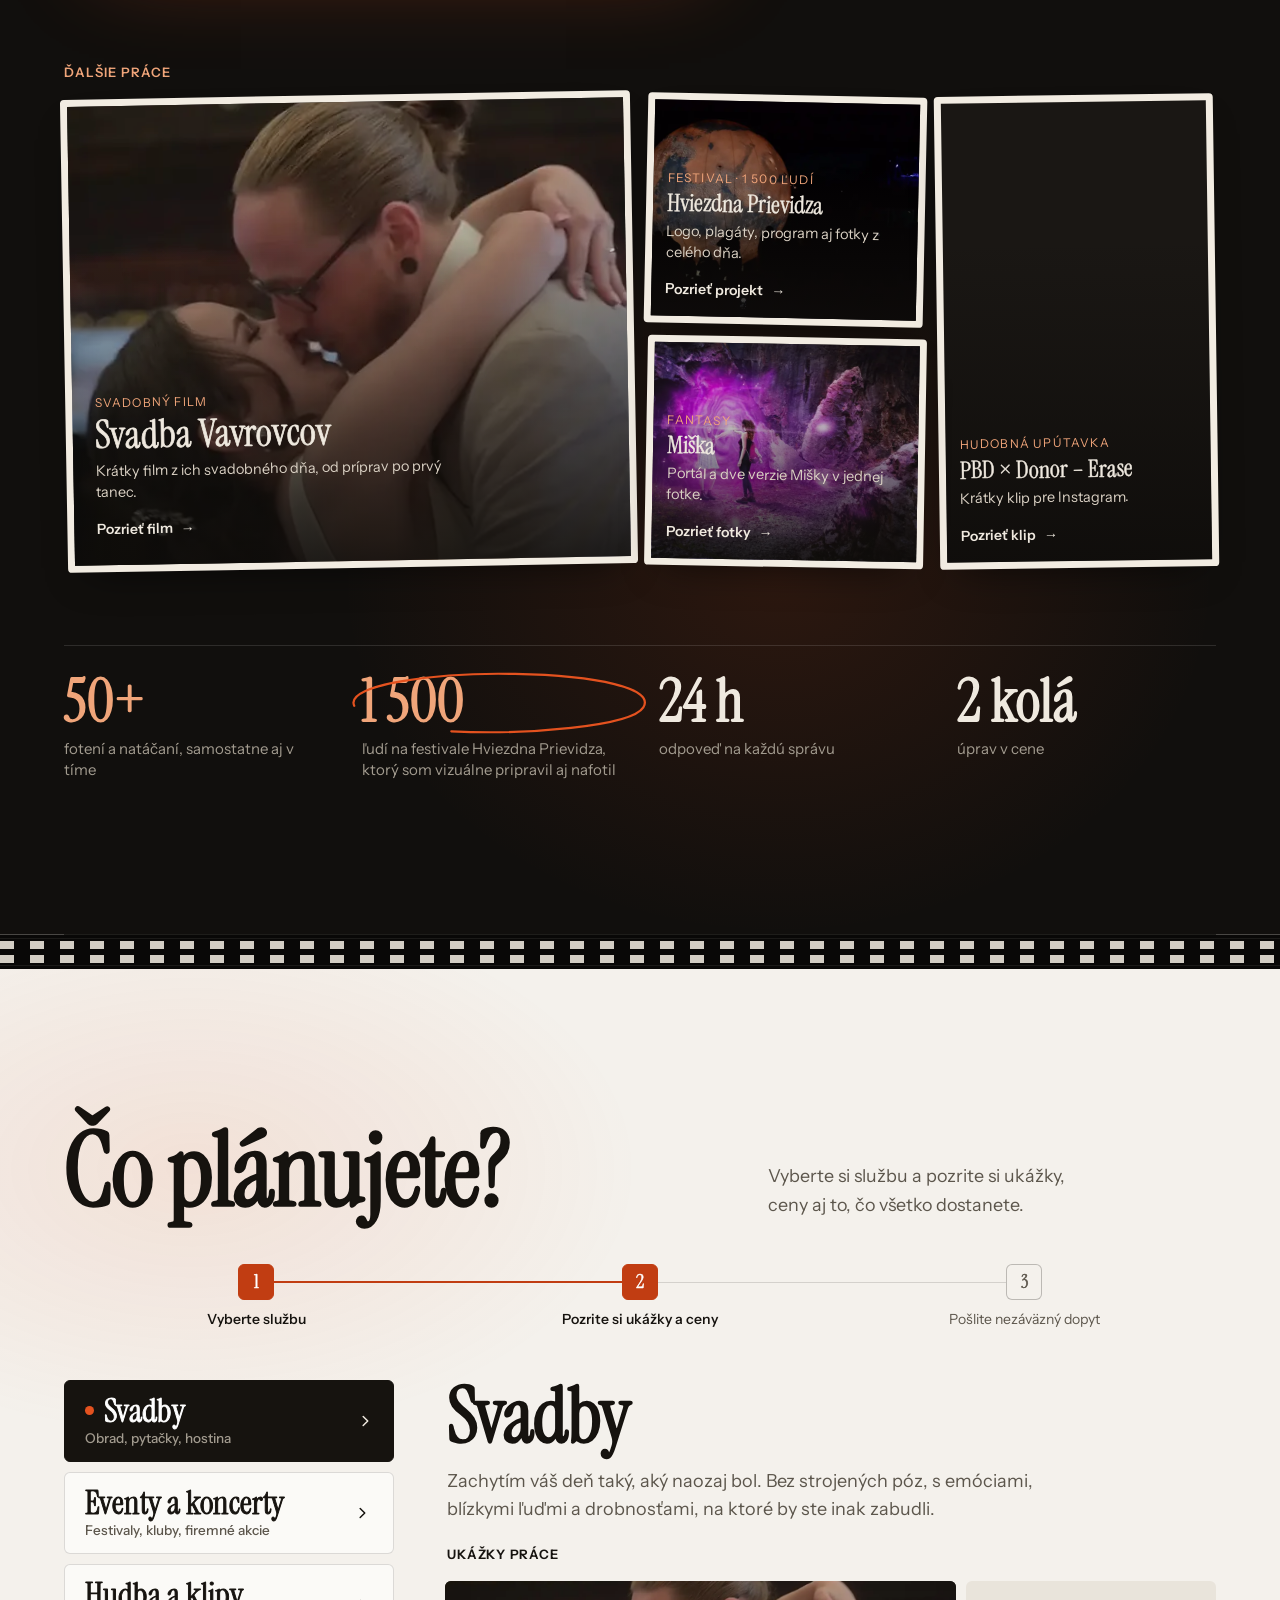
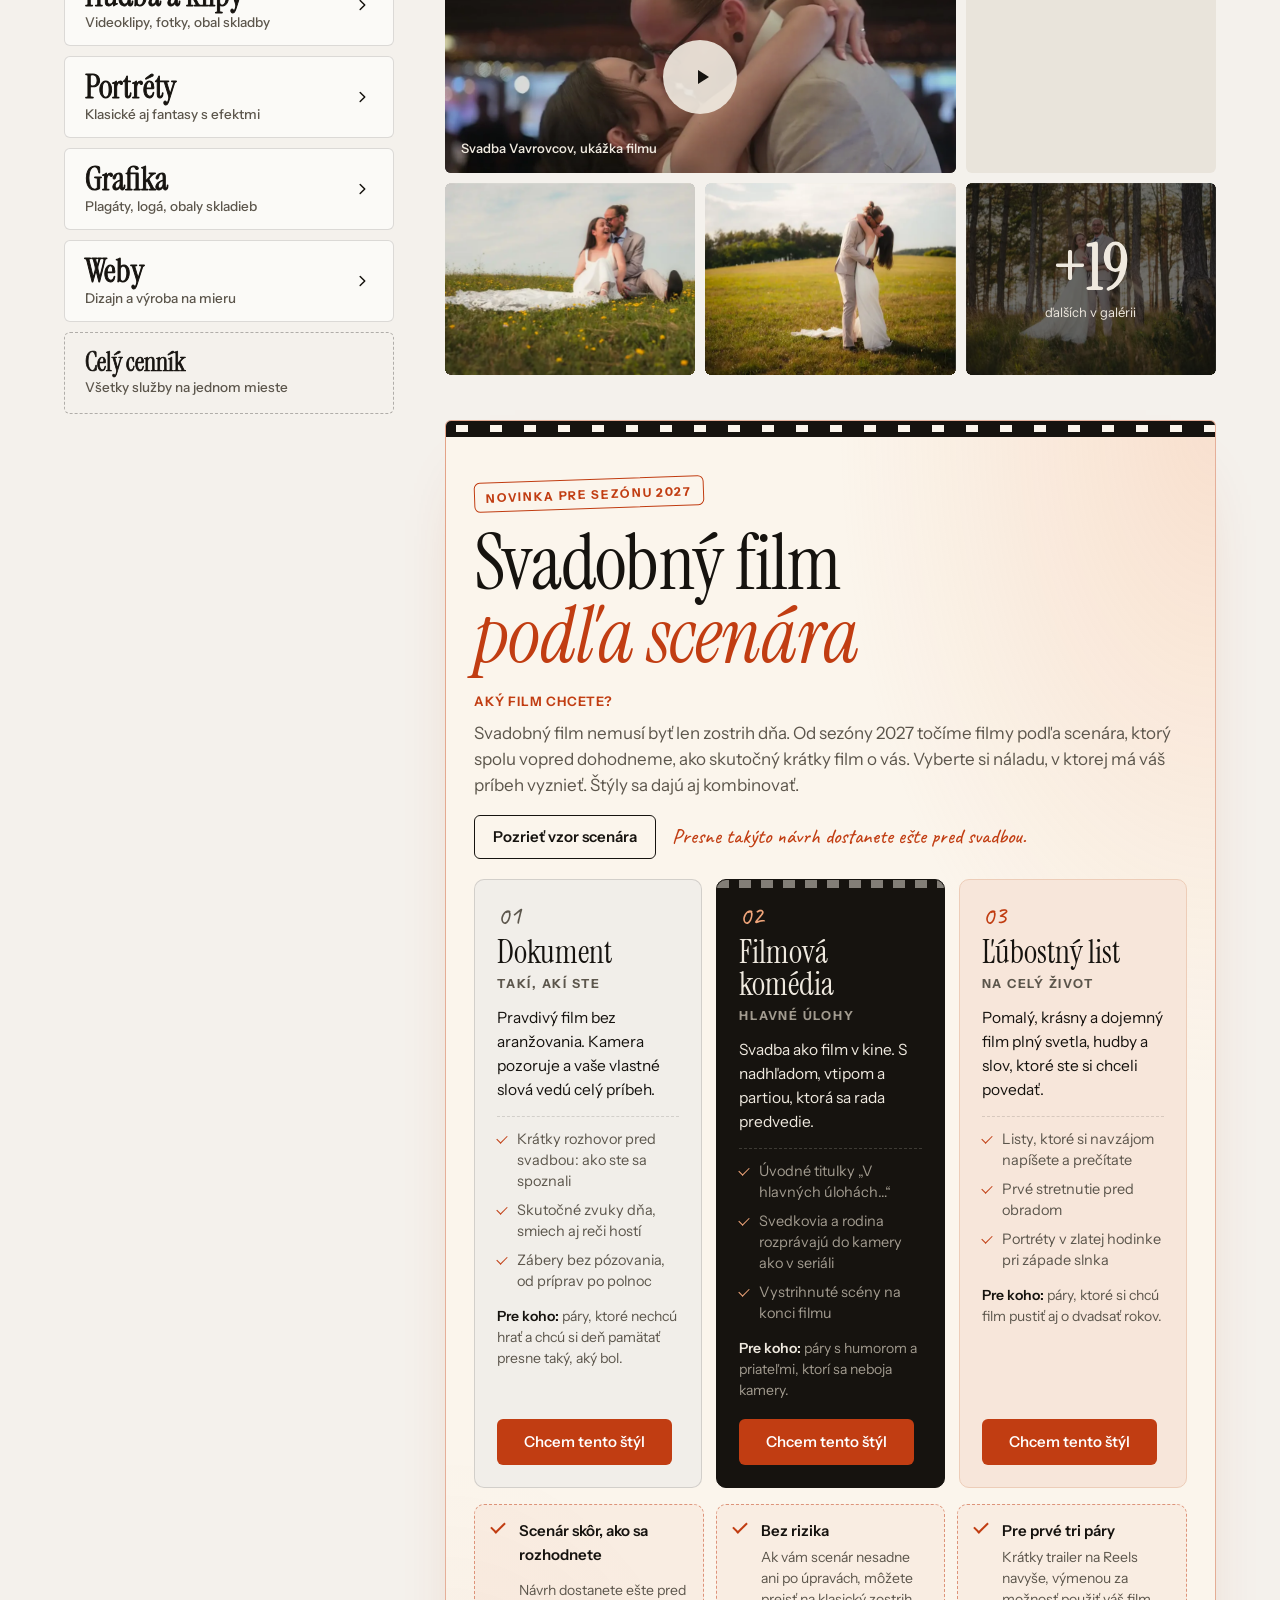
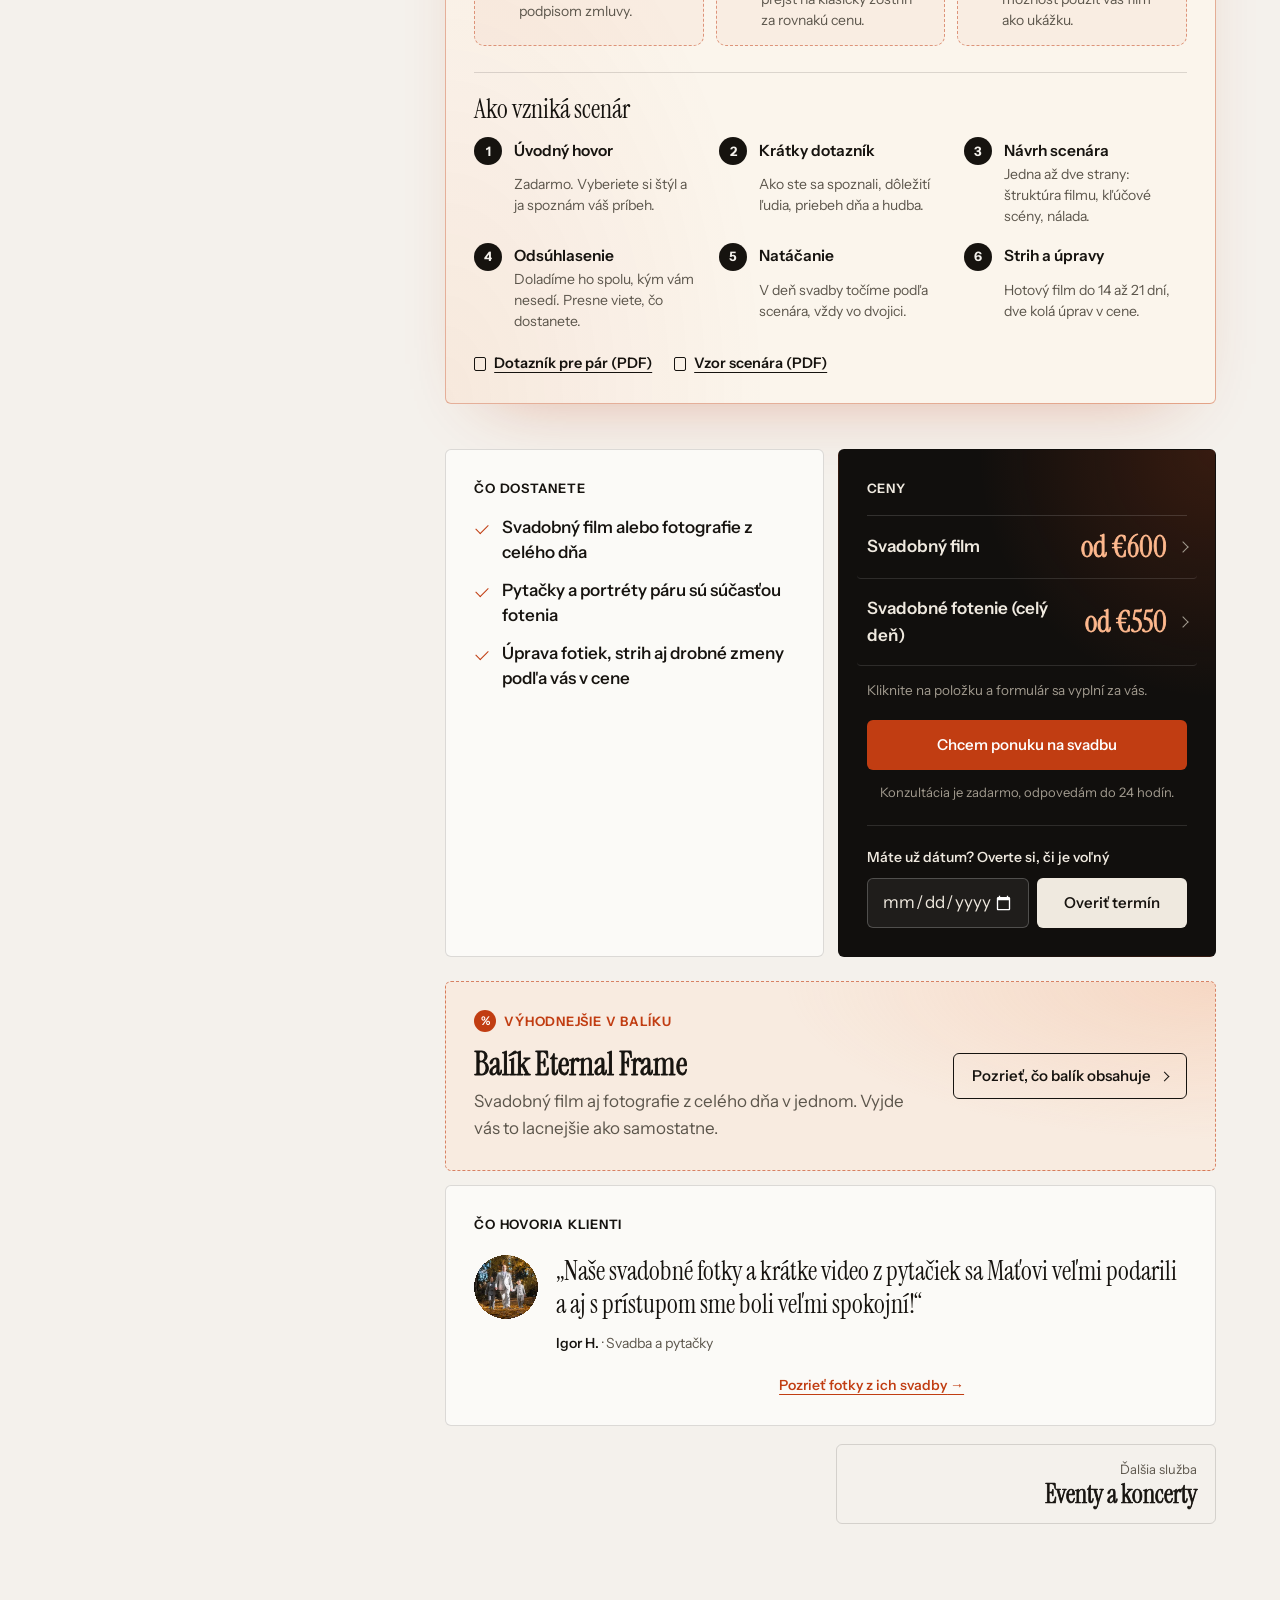
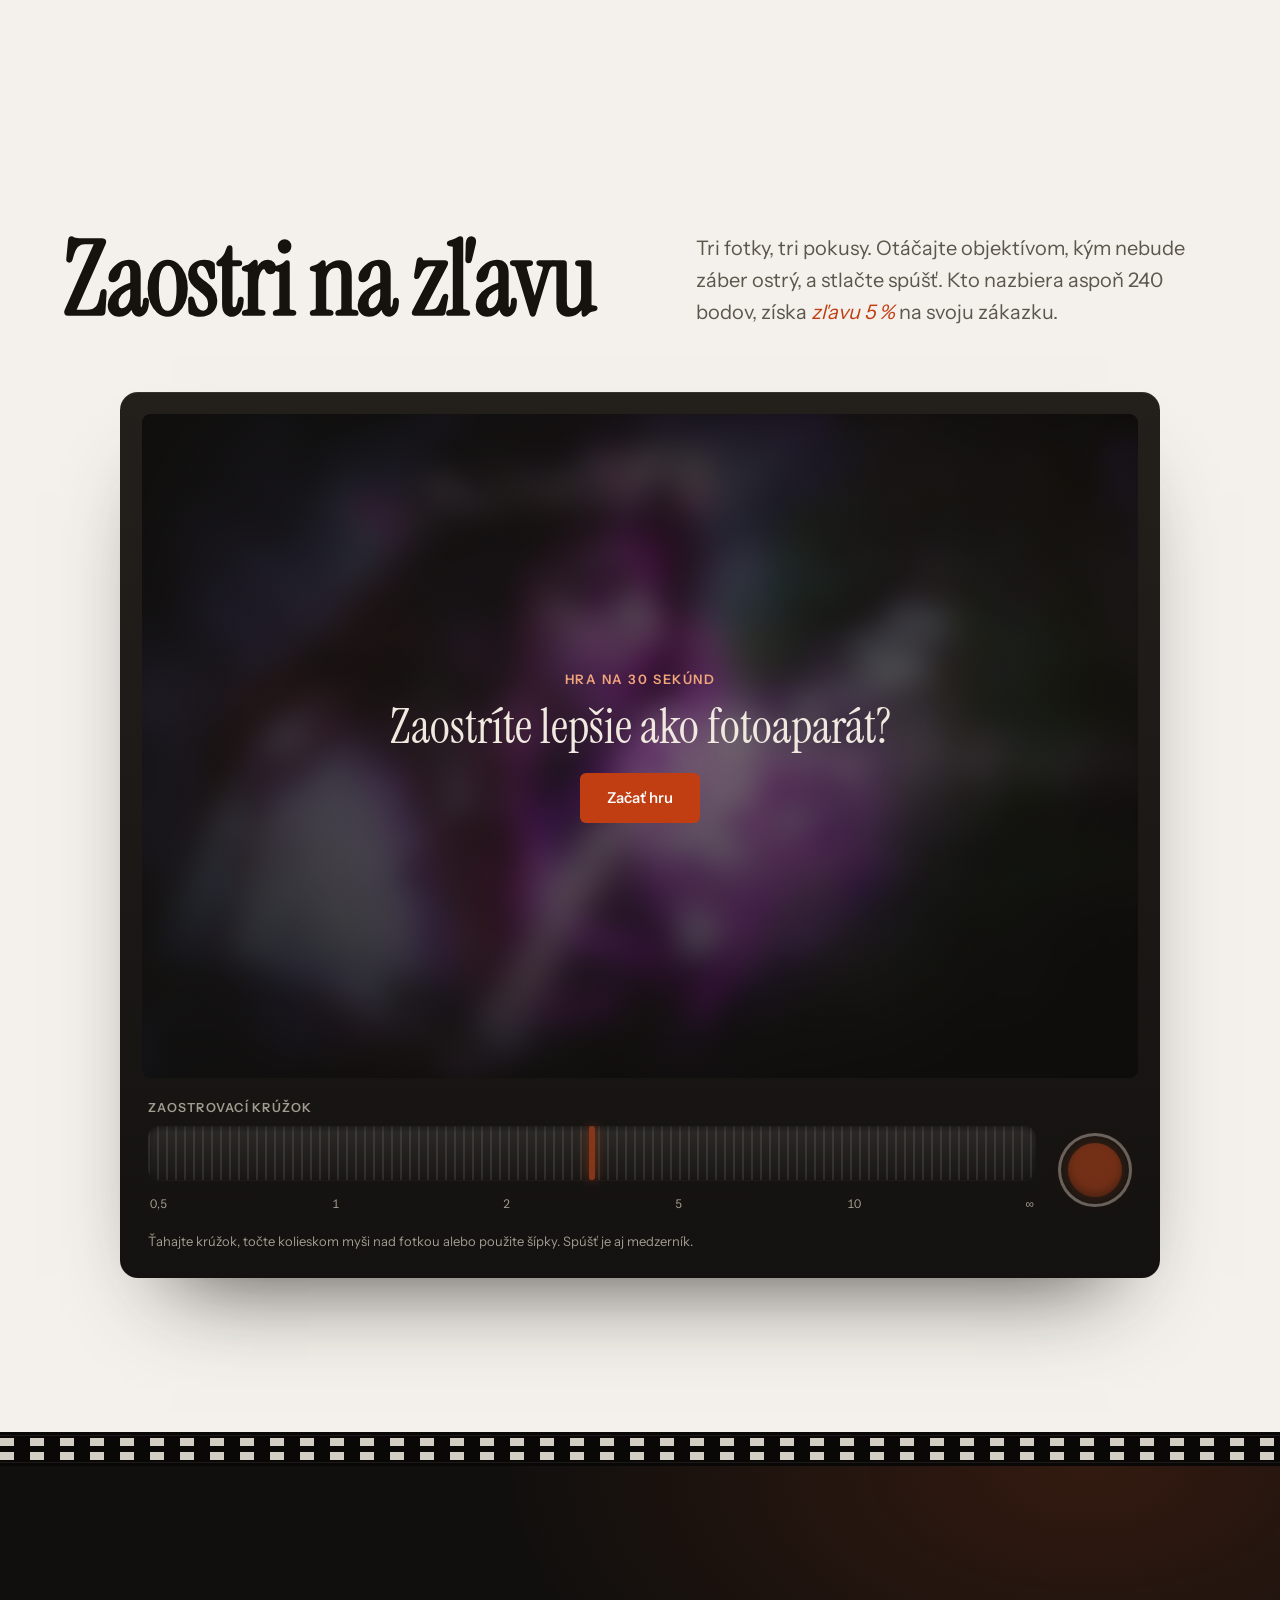
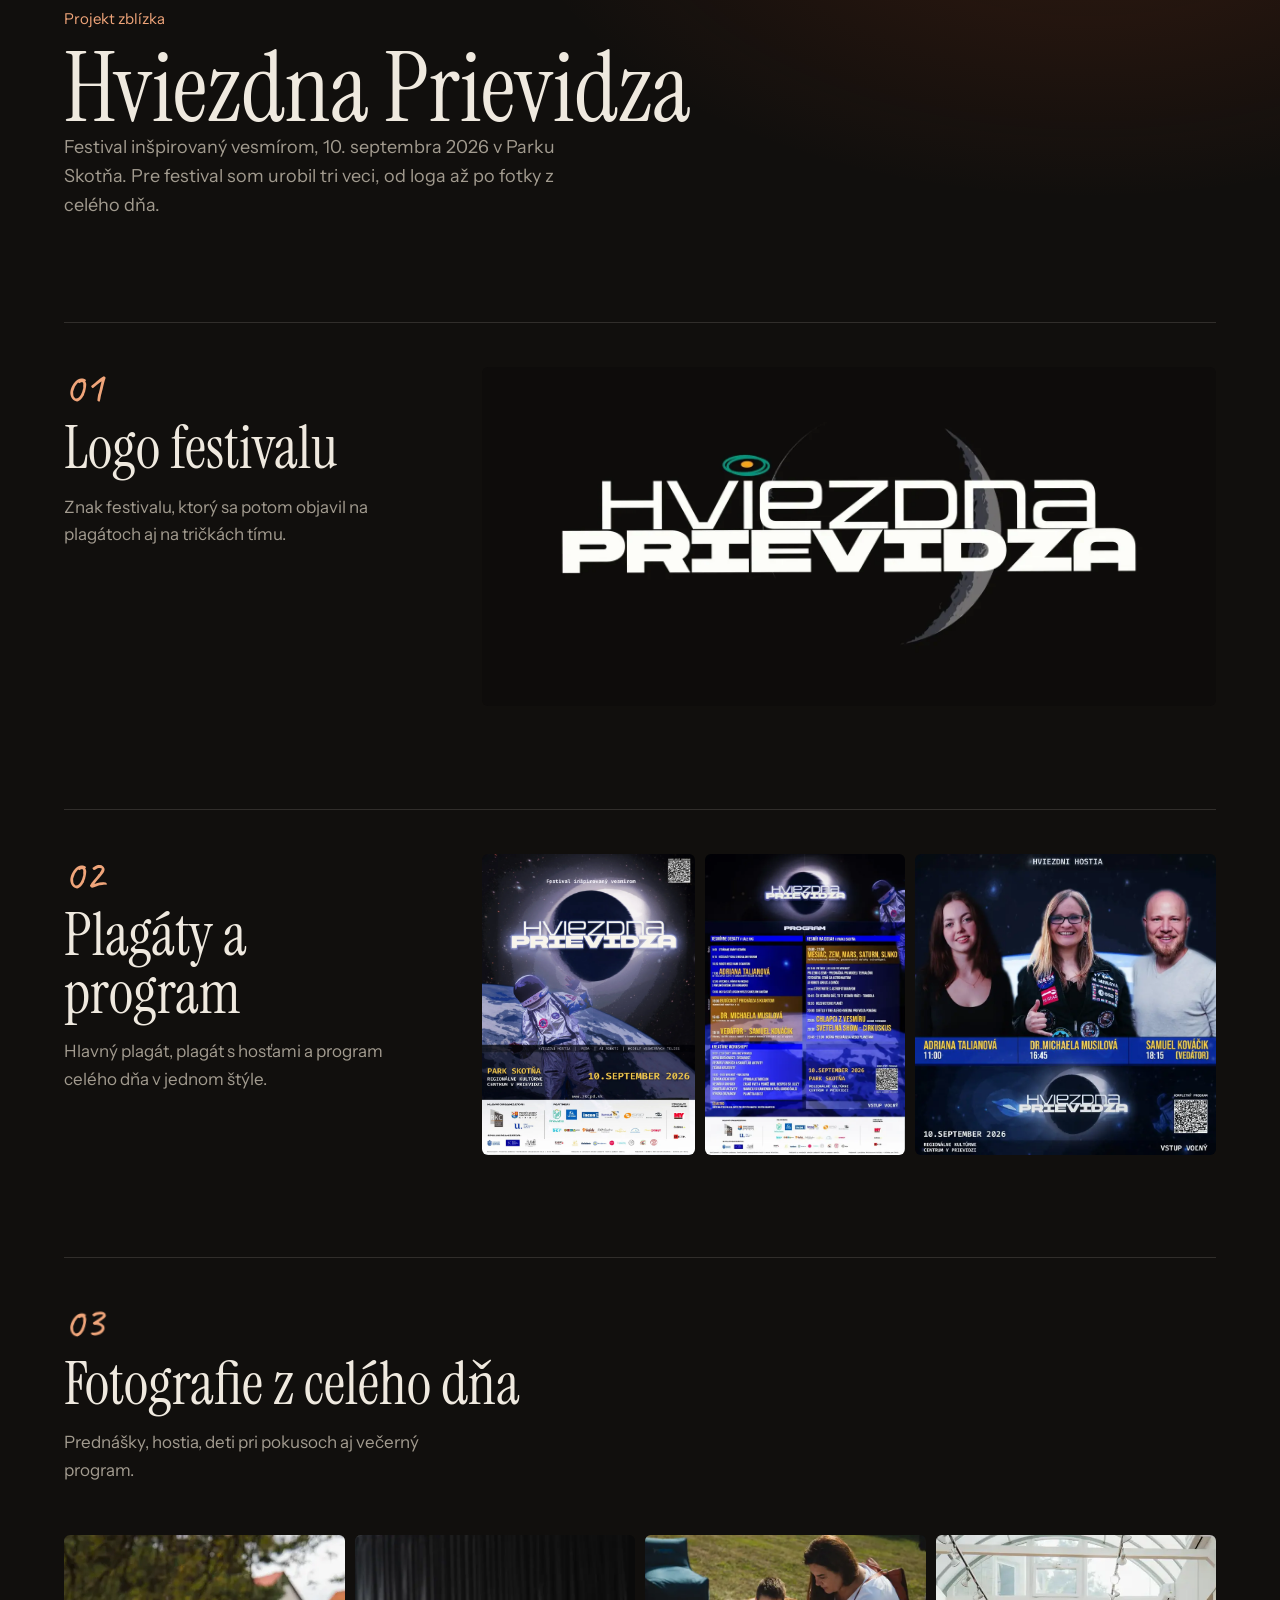
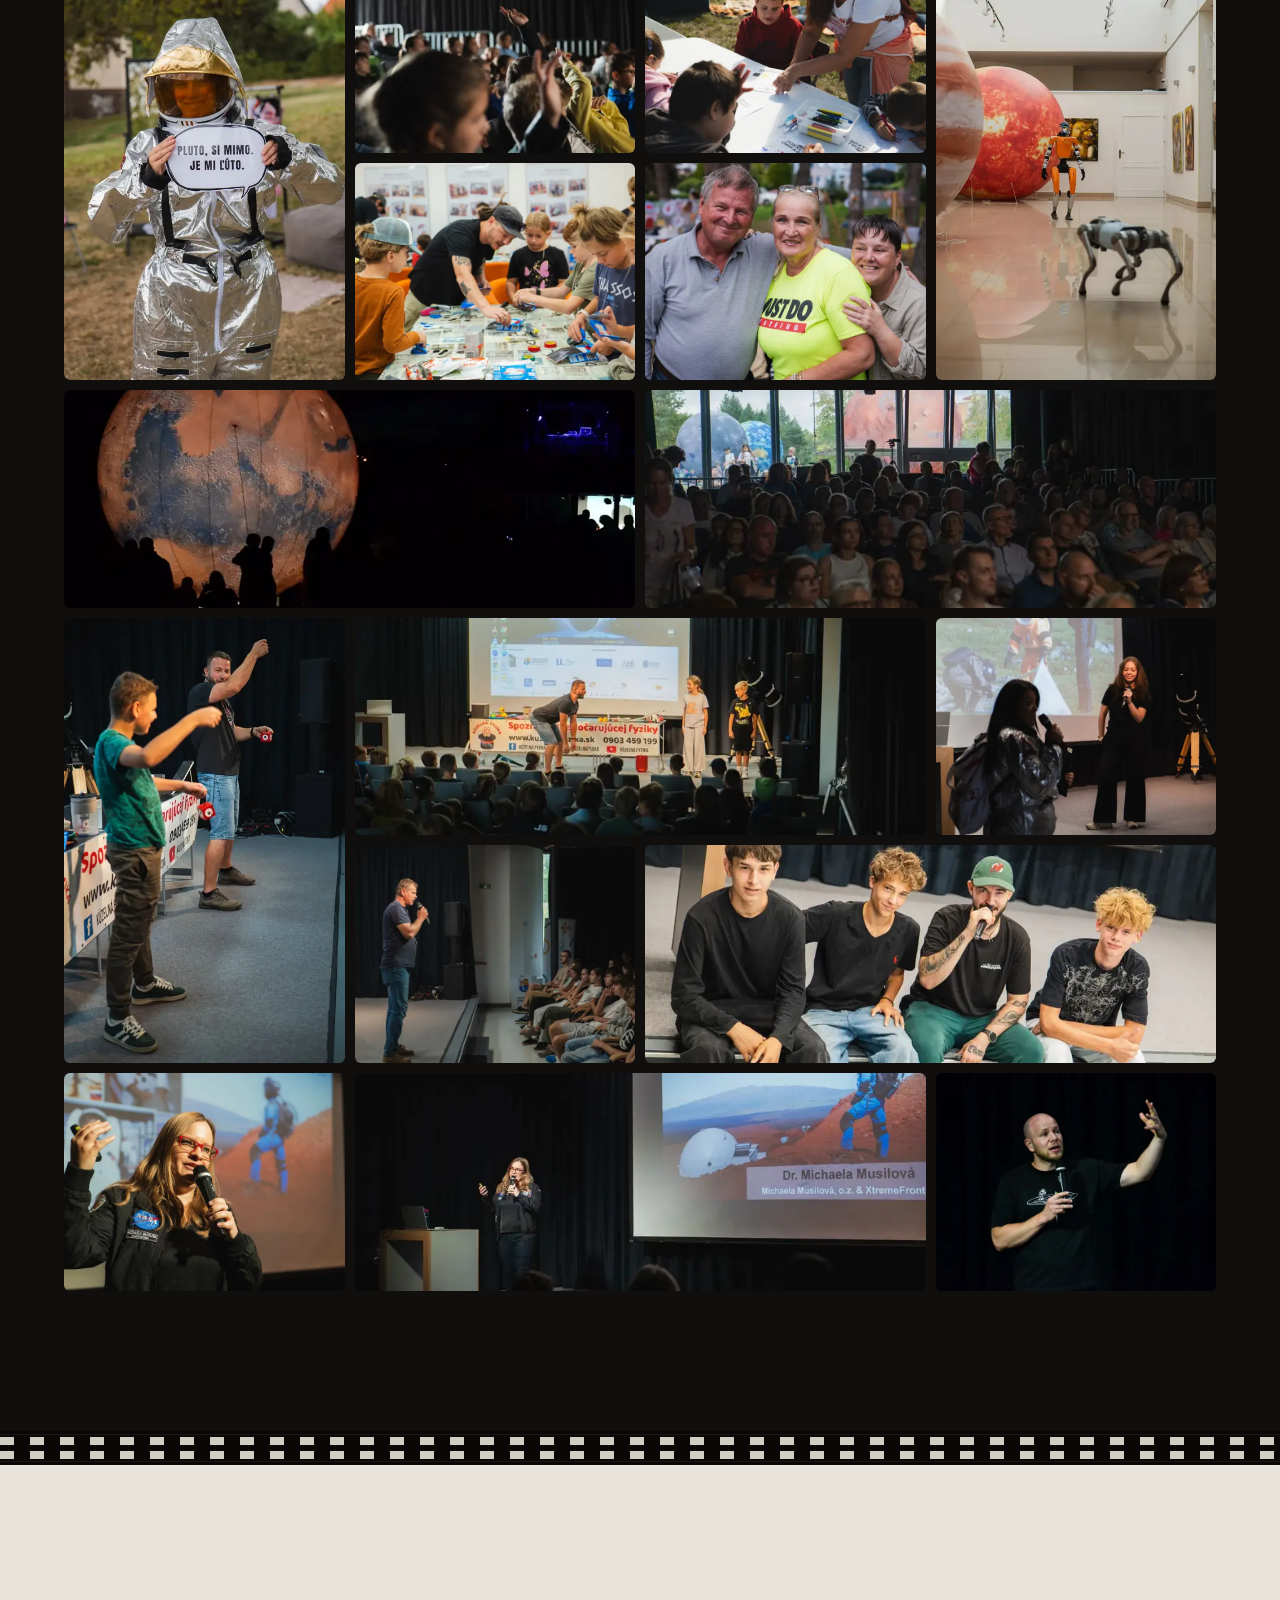
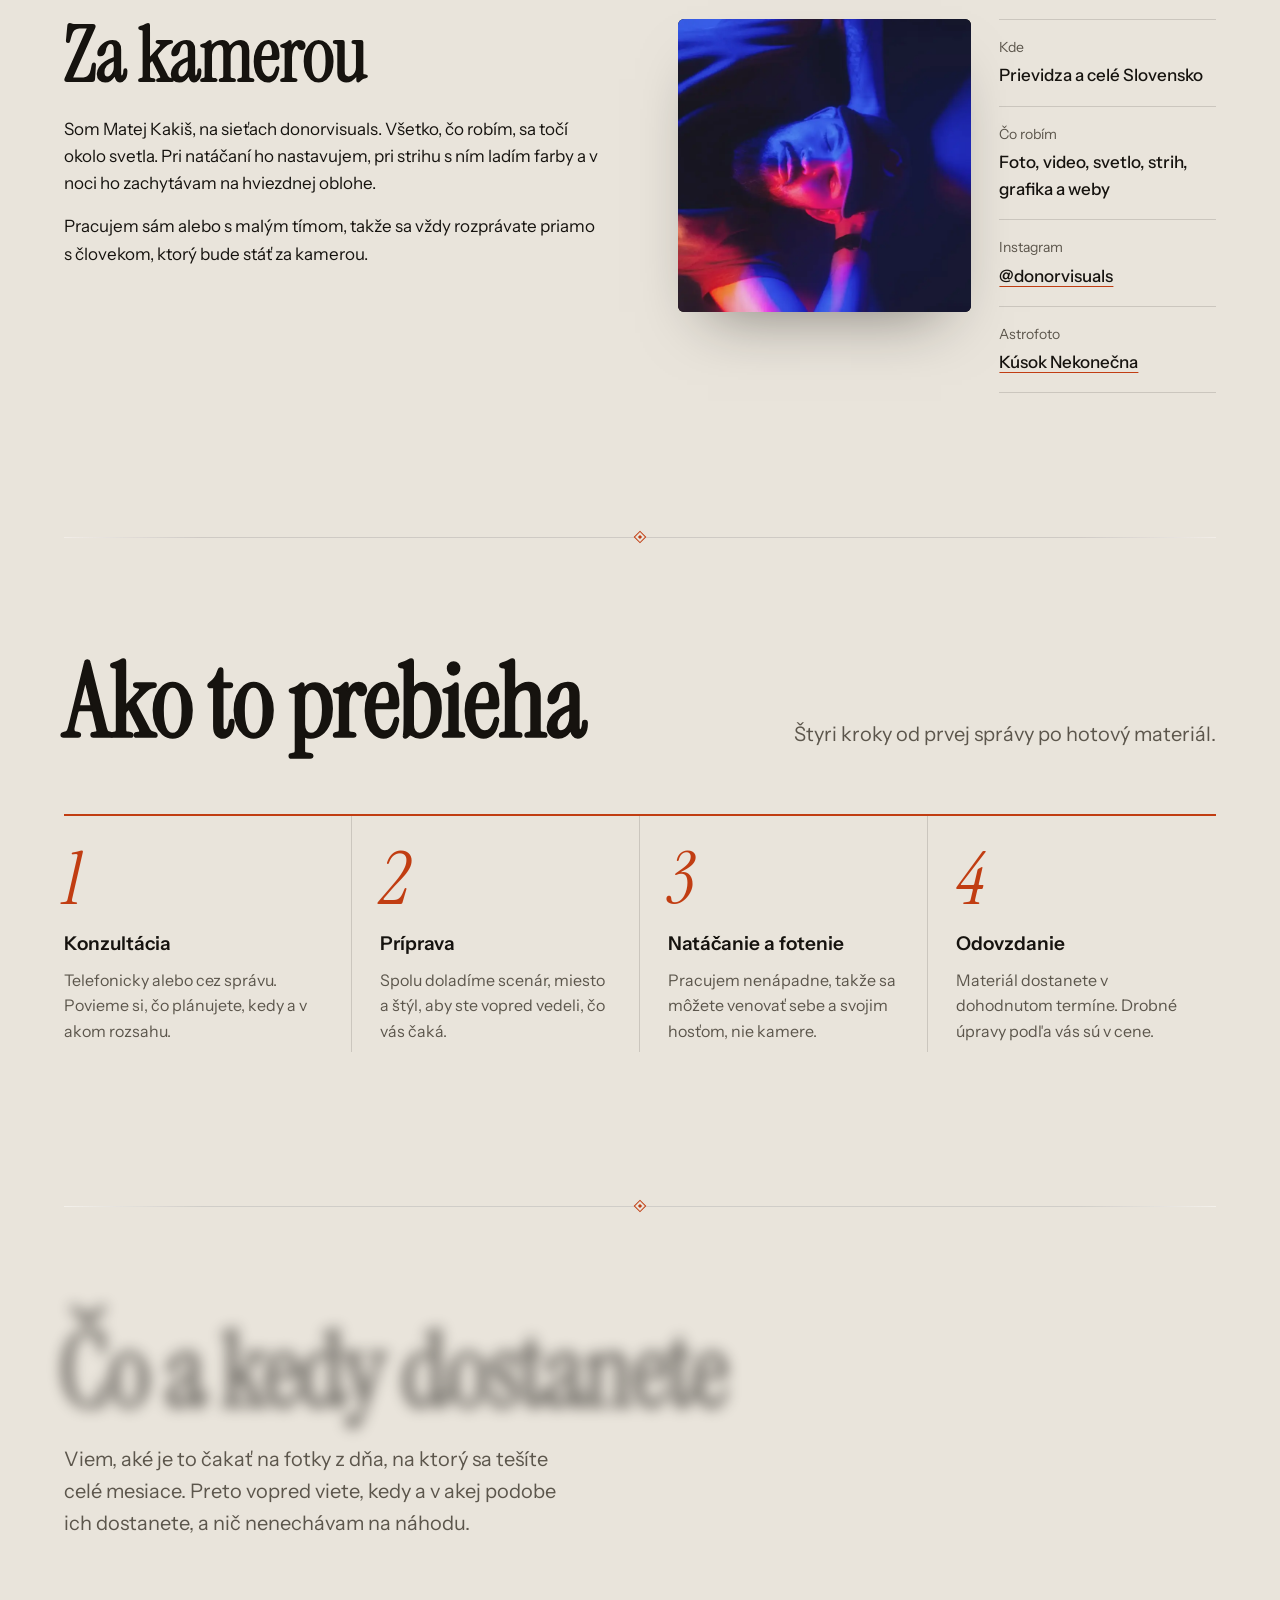
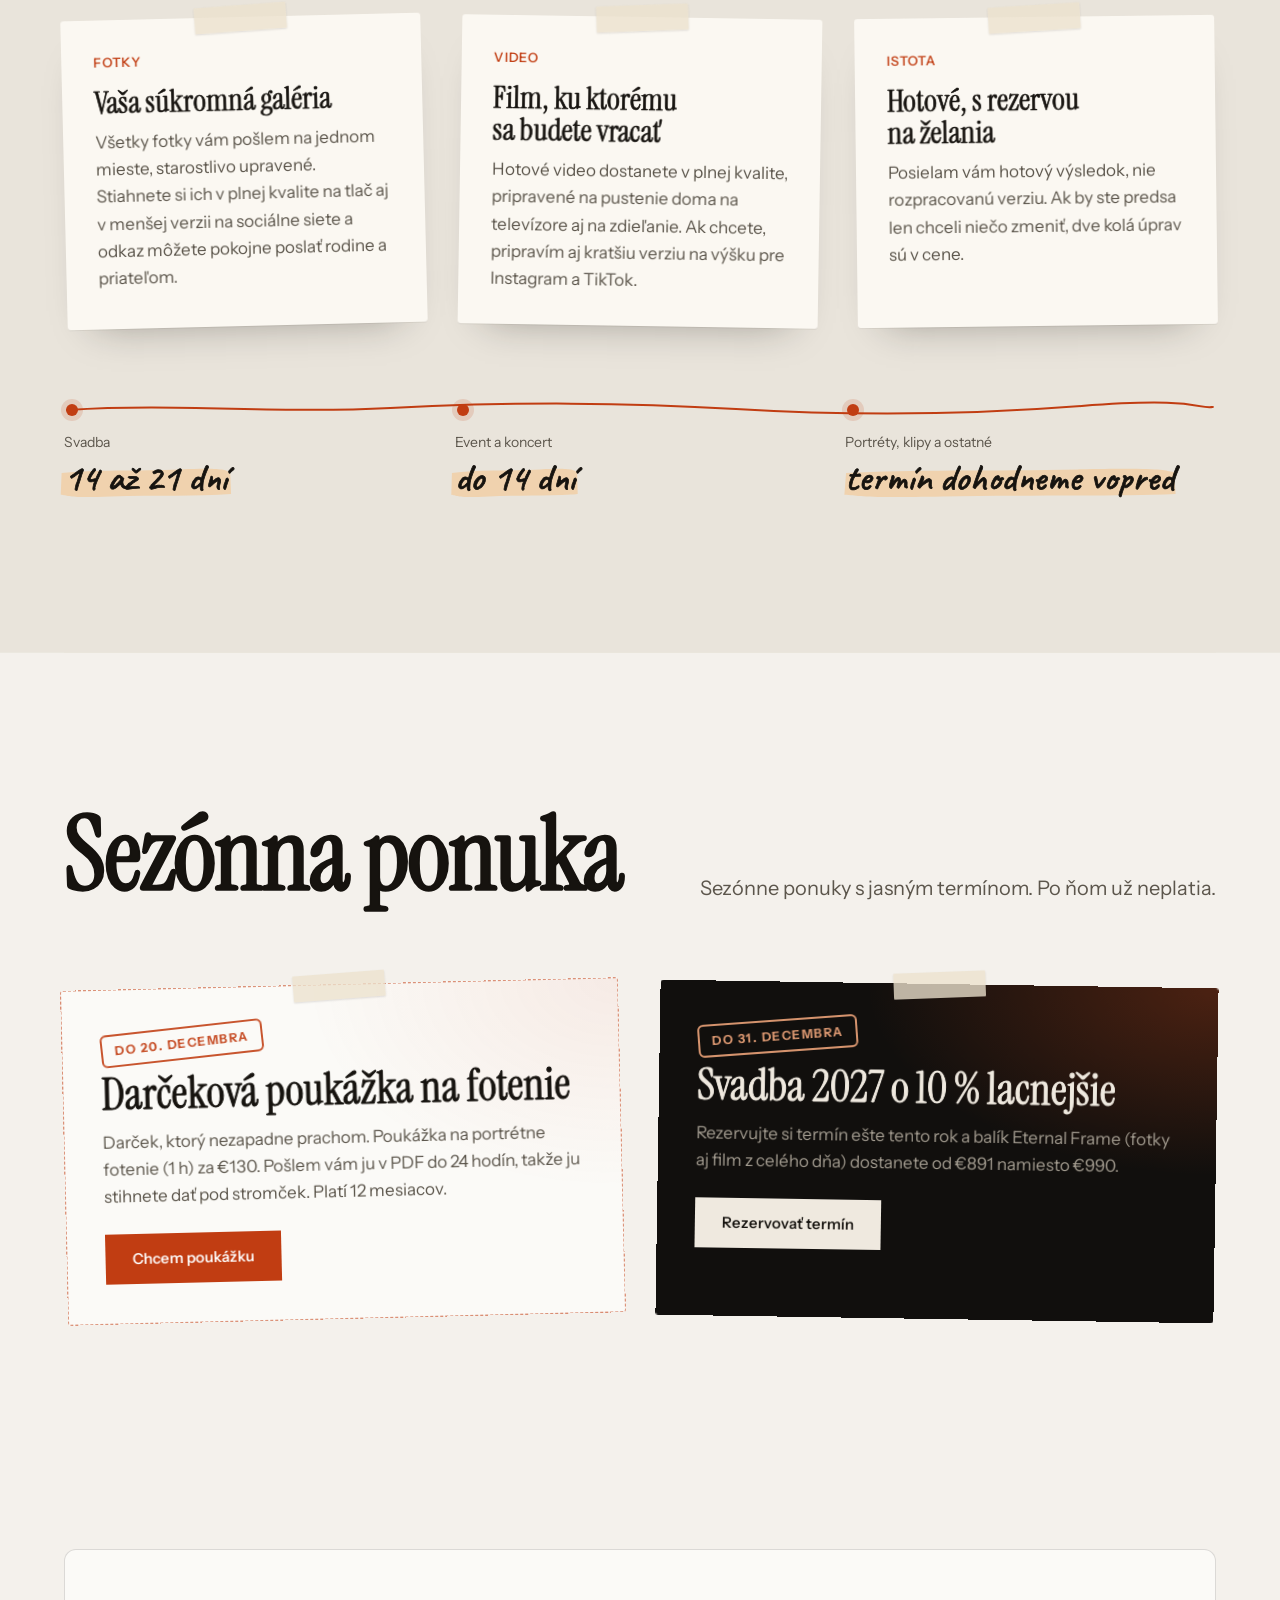
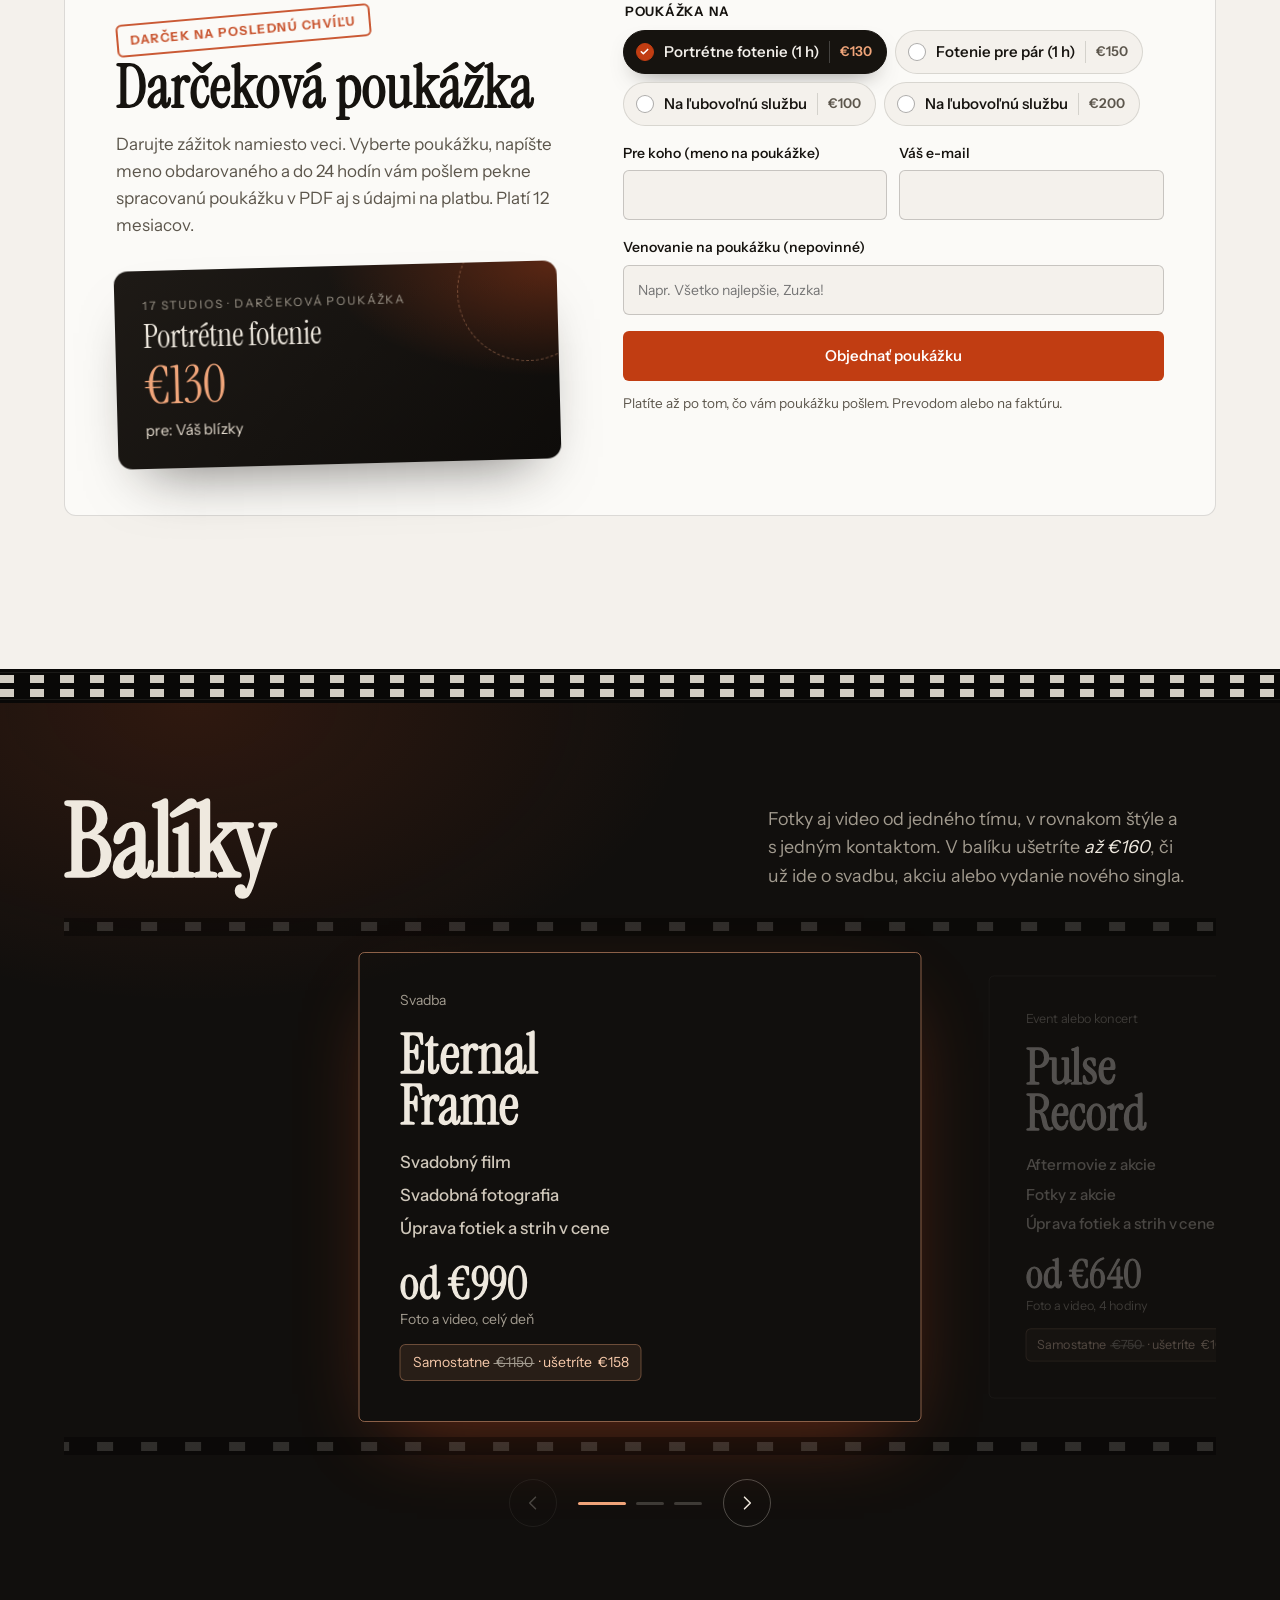
==== commit 8ce37ddf: "krsty v eventoch, rodinka a Travis v portretoch Co-Authored-By: Claude Opus 5.5 <noreply@anthropic.c" ====
--- a/17STUDIOS.EU/index.html
+++ b/17STUDIOS.EU/index.html
@@ -836,9 +836,22 @@
                     <div class="cat-box cat-box-gallery">
                         <div class="cat-sub-head">
                         <h4 class="cat-box-k">Ukážky práce</h4>
-                        <div class="cat-sub" role="tablist" aria-label="Druh akcie"><button type="button" role="tab" class="cat-sub-b is-on" aria-selected="true" data-sub="akcie">Akcie a koncerty</button><button type="button" role="tab" class="cat-sub-b" aria-selected="false" data-sub="stuzkove">Stužkové</button></div>
+                        <div class="cat-sub" role="tablist" aria-label="Druh akcie"><button type="button" role="tab" class="cat-sub-b is-on" aria-selected="true" data-sub="akcie">Akcie<span class="sub-long"> a koncerty</span></button><button type="button" role="tab" class="cat-sub-b" aria-selected="false" data-sub="stuzkove">Stužkové</button><button type="button" role="tab" class="cat-sub-b" aria-selected="false" data-sub="krsty">Krsty</button></div>
                         </div>
                         <p class="cat-sub-lead" data-sub="stuzkove" hidden>Stužková 4.B, október 2026. Stužkovanie.</p>
+                        <p class="cat-sub-lead" data-sub="krsty" hidden>Krst, október 2026. Obrad, krstní rodičia a celá rodina pred kostolom.</p>
+                        <div class="cat-gallery" data-group="krsty" data-sub="krsty" data-label="Krst" hidden>
+                        <a class="cat-tile" data-img="krst_1.webp"></a>
+                        <a class="cat-tile" data-img="krst_2.webp"></a>
+                        <a class="cat-tile" data-img="krst_3.webp"></a>
+                        <a class="cat-tile" data-img="krst_4.webp"></a>
+                        <a class="cat-tile" data-img="krst_5.webp"></a>
+                        <a class="cat-tile" data-img="krst_6.webp"></a>
+                        <a class="cat-tile" data-img="krst_7.webp"></a>
+                        <a class="cat-tile" data-img="krst_8.webp"></a>
+                        <a class="cat-tile" data-img="krst_9.webp"></a>
+                        <a class="cat-tile" data-img="krst_10.webp"></a>
+                        </div>
                         <div class="cat-gallery" data-group="stuzkove" data-sub="stuzkove" data-label="Stužková" hidden>
                         <a class="cat-tile" data-vid="stuzkova_film.mp4" data-prev="prev/stuzkova_film.mp4" data-poster="stuzkova_film.webp" data-title="4.B – Maturantus Fotograficus"></a>
                         <a class="cat-tile" data-img="stuzkova_1.webp"></a>
@@ -893,6 +906,9 @@
                         <li class="price-row" onclick="selectService('Event / koncert','Stužková: aftermovie')" onkeydown="if(event.key==='Enter')selectService('Event / koncert','Stužková: aftermovie')" role="button" tabindex="0"><span class="p-name">Aftermovie zo stužkovej</span><span class="p-val">€350</span></li>
                         <li class="price-row" onclick="selectService('Event / koncert','Stužková: reel')" onkeydown="if(event.key==='Enter')selectService('Event / koncert','Stužková: reel')" role="button" tabindex="0"><span class="p-name">Reel zo stužkovej</span><span class="p-val">€150</span></li>
                         </ul>
+                        <ul class="price-list cat-prices" data-sub="krsty" hidden>
+                        <li class="price-row" onclick="selectService('Event / koncert','Krst: fotenie')" onkeydown="if(event.key==='Enter')selectService('Event / koncert','Krst: fotenie')" role="button" tabindex="0"><span class="p-name">Fotenie krstu</span><span class="p-val">od €100</span></li>
+                        </ul>
                         <p class="cat-hint">Kliknite na položku a formulár sa vyplní za vás.</p>
                         <button class="btn btn-primary cat-cta" onclick="selectService('Event / koncert','Event — nezáväzná ponuka')">Chcem ponuku na event</button>
                         <p class="cat-trust">Konzultácia je zadarmo, odpovedám do 24 hodín.</p>
@@ -986,6 +1002,11 @@
                         </div>
                         <p class="cat-sub-lead" data-sub="fantasy" hidden>Portréty, ktoré vyzerajú ako z iného sveta. Najprv vás nafotím, potom do fotiek dokreslím svetlo, mágiu a portály.</p>
                         <div class="cat-gallery" data-group="portrety" data-sub="klasicke">
+                        <a class="cat-tile" data-img="rodina_1.webp"></a>
+                        <a class="cat-tile" data-img="rodina_2.webp"></a>
+                        <a class="cat-tile" data-img="rodina_3.webp"></a>
+                        <a class="cat-tile" data-img="rodina_4.webp"></a>
+                        <a class="cat-tile" data-img="rodina_5.webp"></a>
                         <a class="cat-tile" data-img="portrety_2.webp"></a>
                         <a class="cat-tile" data-img="portrety_4.webp"></a>
                         <a class="cat-tile" data-img="portrety_9.webp"></a>
--- a/17STUDIOS.EU/v3.css
+++ b/17STUDIOS.EU/v3.css
@@ -639,3 +639,5 @@
 [data-theme="dark"] .worries-grid.desk .worry.flipcard { box-shadow: none; }
 [data-theme="dark"] .wf { box-shadow: 0 0 0 1px rgba(237,230,218,.08), 0 22px 40px -28px rgba(0,0,0,.8); }
 .cat-prices[hidden] { display: none !important; }
+/* Akcie a koncerty: na úzkom mobile len „Akcie“, aby sa zmestili tri záložky */
+@media (max-width: 480px) { .sub-long { display: none; } .cat-sub-b { padding: 0 12px; } }
